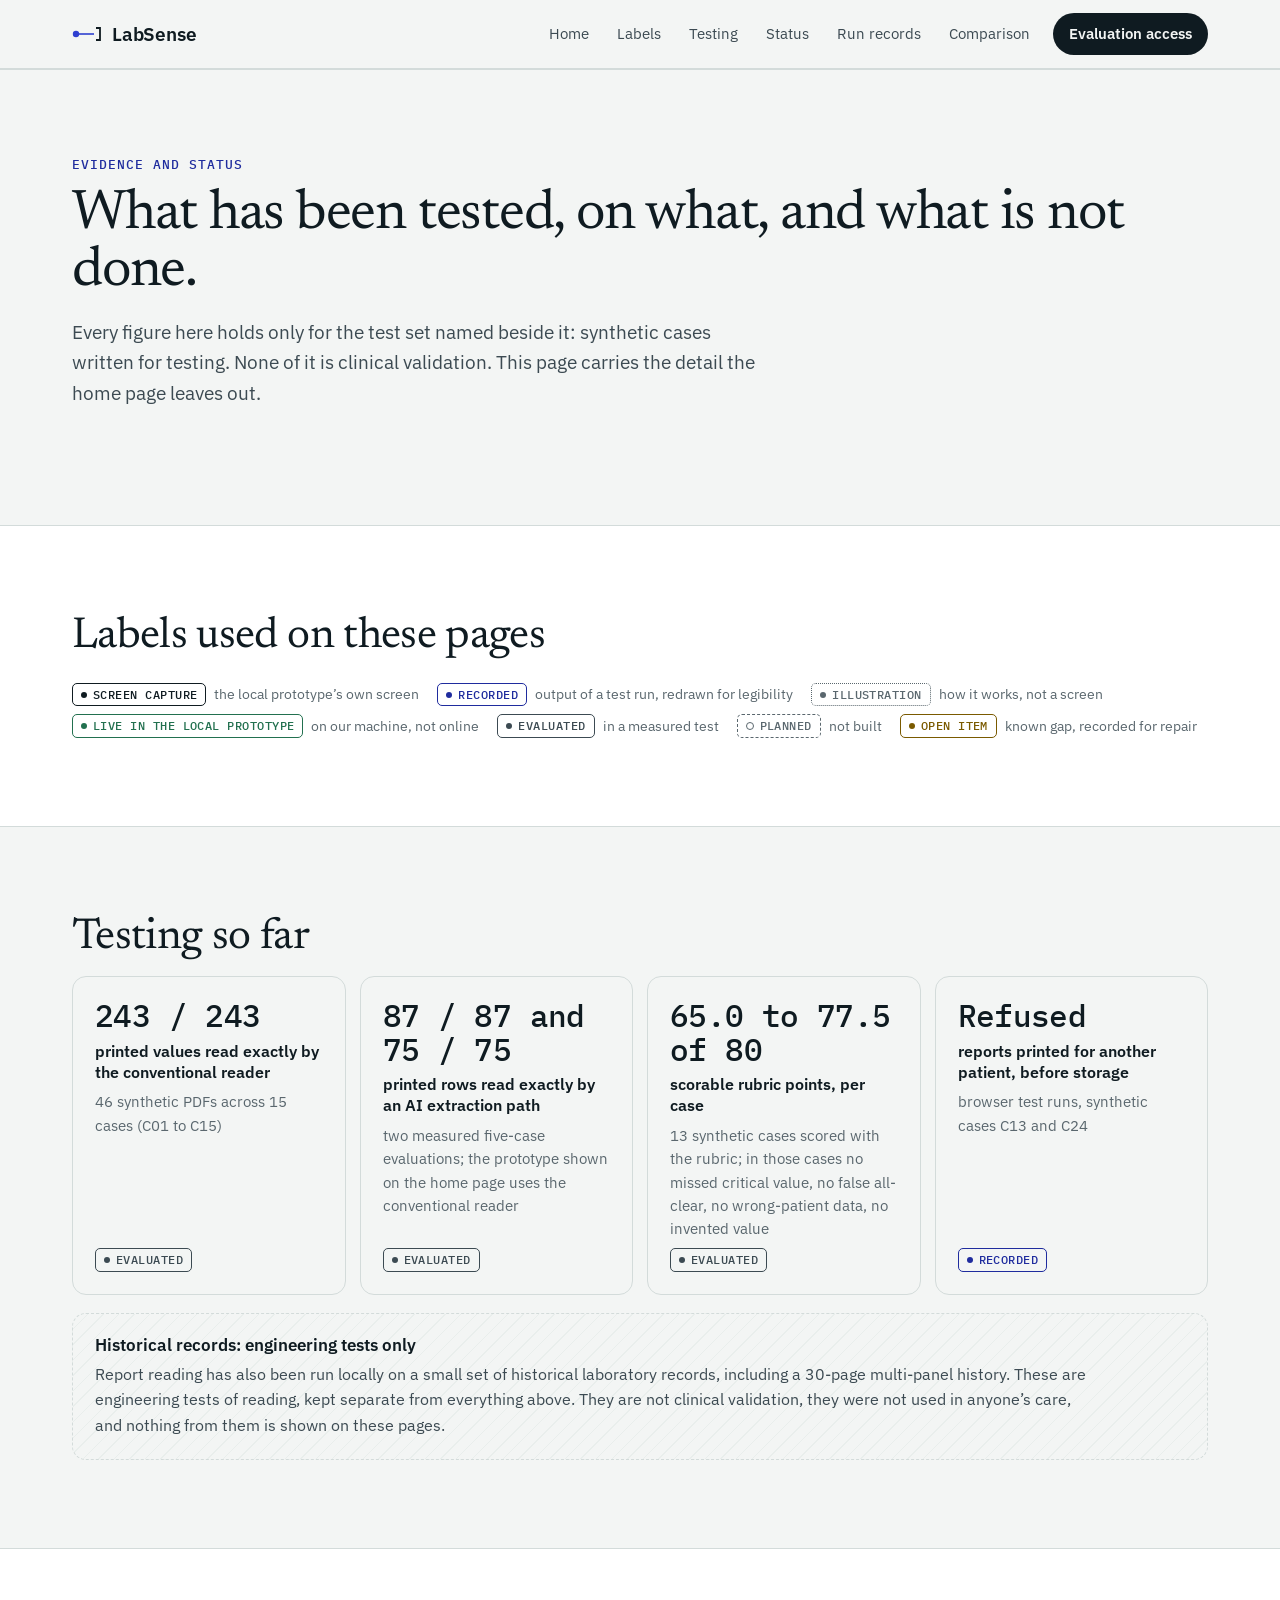
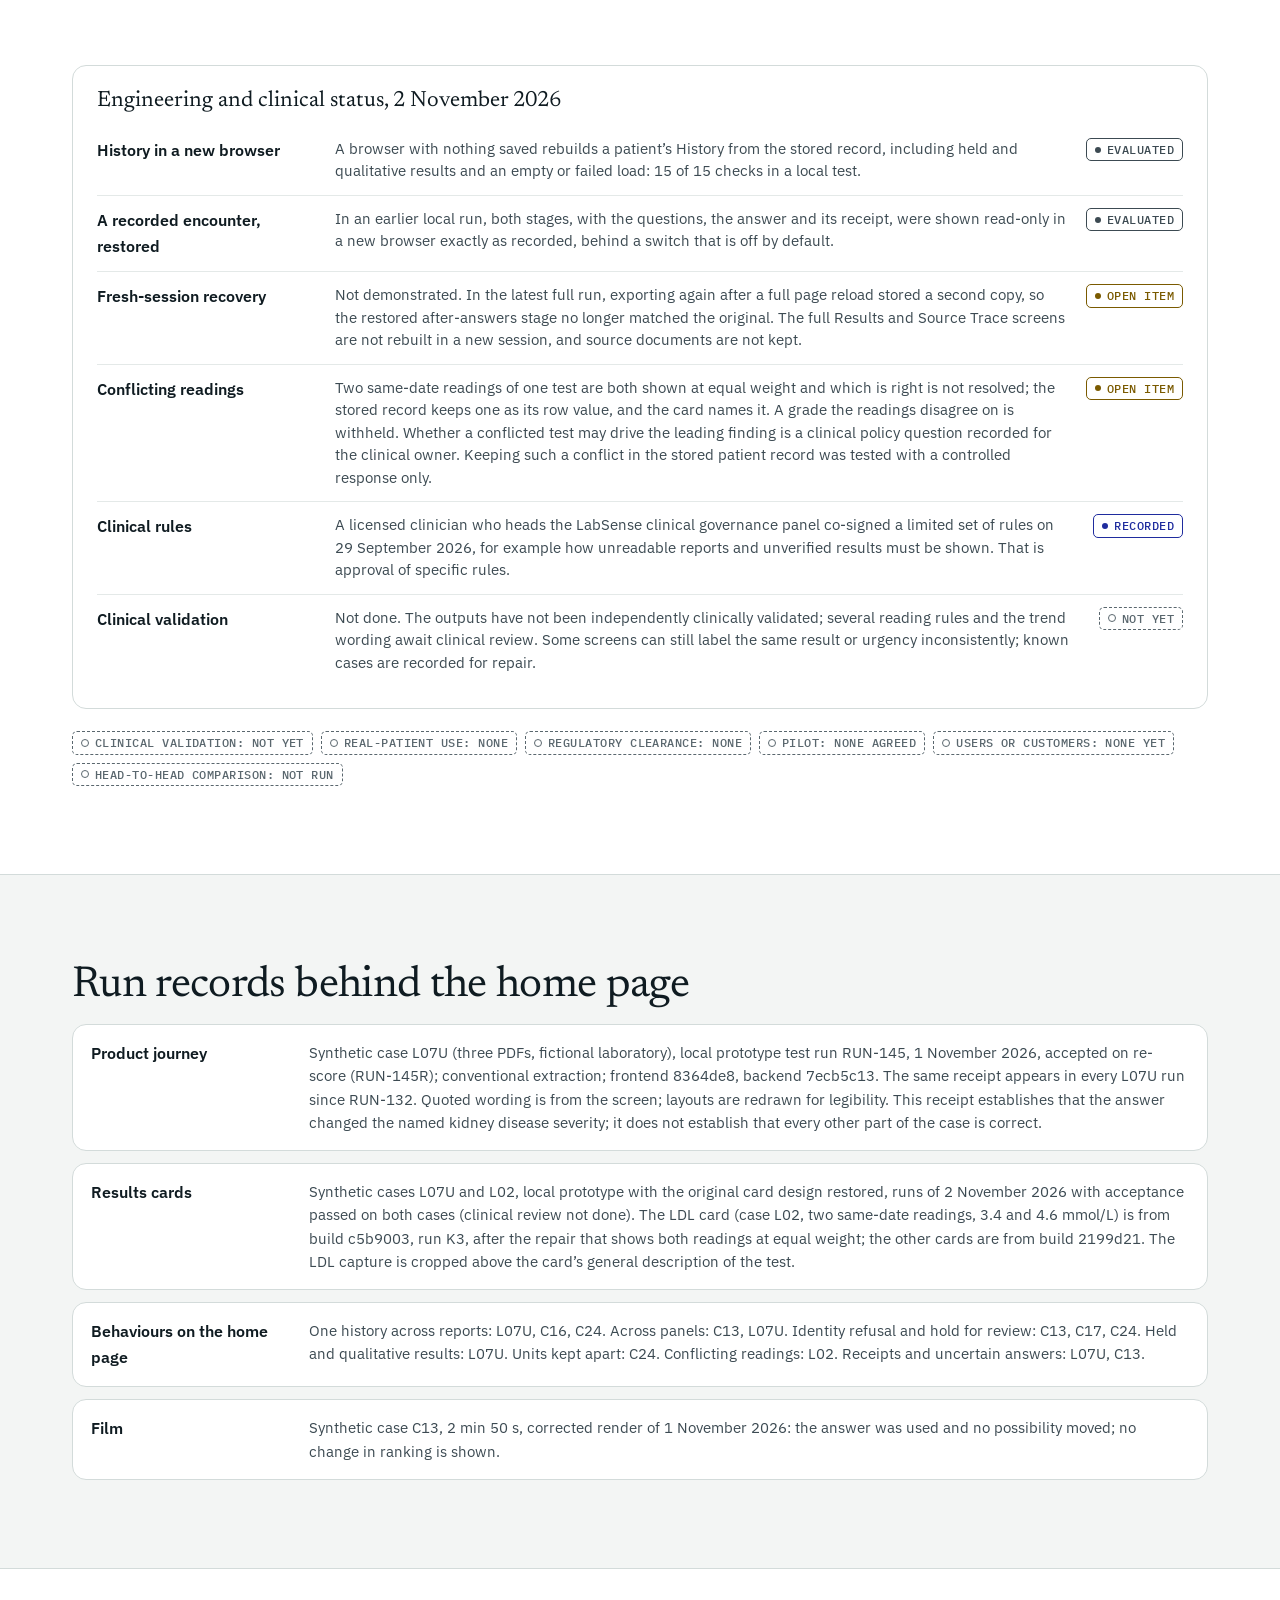
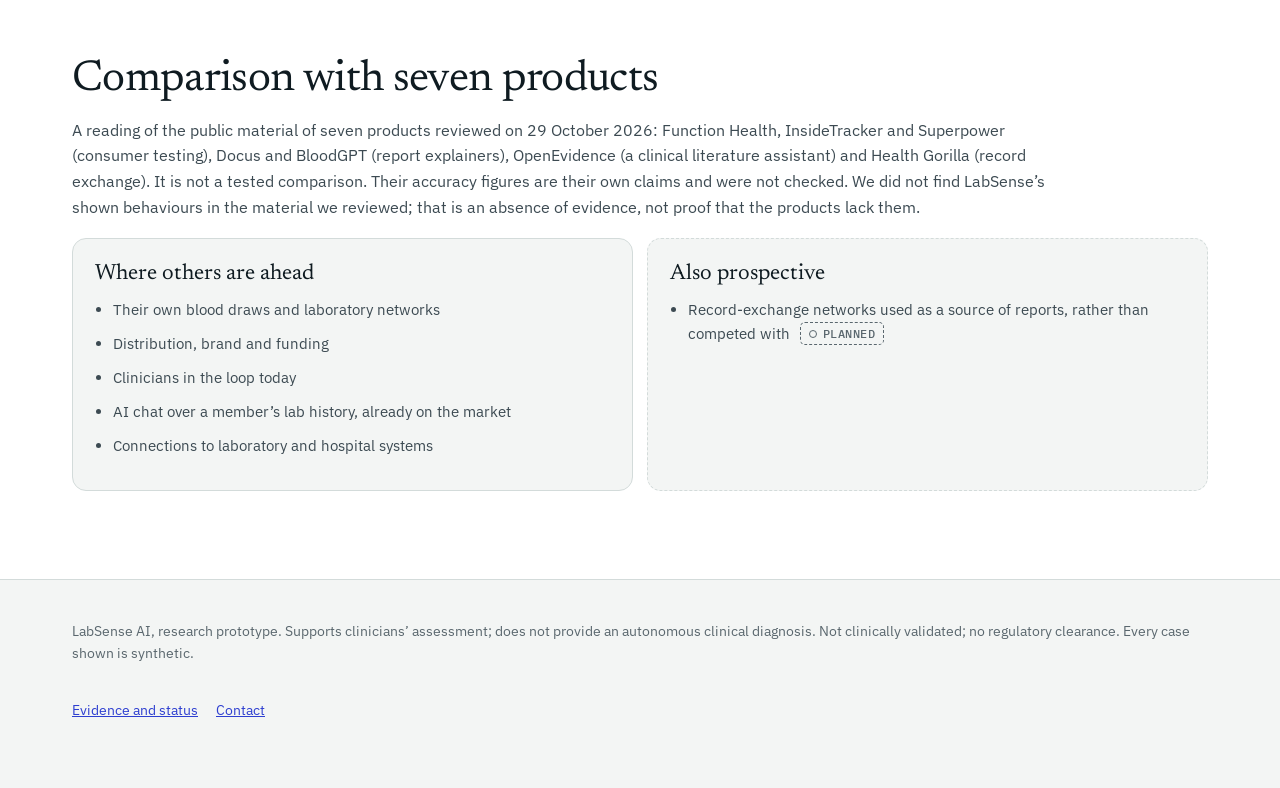
==== evidence.html @ 2acf384c "LabSense AI reviewer site v7 (same verified package as NAKundi/labsense-ai-site 9d3f22f, sharing URL" ====
<!doctype html>
<html lang="en">
<head>
<meta charset="utf-8">
<meta http-equiv="Content-Security-Policy" content="default-src 'self'; img-src 'self'; media-src 'self'; style-src 'self'; script-src 'self'; base-uri 'none'; form-action 'none'">
<meta name="referrer" content="no-referrer">
<meta name="viewport" content="width=device-width,initial-scale=1,viewport-fit=cover">
<title>Evidence and status · LabSense AI</title>
<meta name="description" content="Research prototype for clinicians: a patient's lab reports read into one dated, source-linked history, with what the evidence cannot support.">
<meta property="og:type" content="website">
<meta property="og:site_name" content="LabSense AI">
<meta property="og:title" content="LabSense AI: a patient's lab reports, read as one source-linked history">
<meta property="og:description" content="Research prototype for clinicians: a patient's lab reports read into one dated, source-linked history, with what the evidence cannot support.">
<meta property="og:url" content="https://lsa-health.github.io/evidence.html">
<meta property="og:image" content="https://lsa-health.github.io/assets/og/labsense_og.png">
<meta property="og:image:width" content="1200">
<meta property="og:image:height" content="630">
<meta property="og:image:alt" content="Three synthetic lab reports with the urine albumin to creatinine ratio row highlighted, joined to one history chart of 42, 88 and 156 mg/g.">
<meta name="twitter:card" content="summary_large_image">
<meta name="twitter:title" content="LabSense AI: a patient's lab reports, read as one source-linked history">
<meta name="twitter:description" content="Research prototype for clinicians: a patient's lab reports read into one dated, source-linked history, with what the evidence cannot support.">
<meta name="twitter:image" content="https://lsa-health.github.io/assets/og/labsense_og.png">
<link rel="icon" href="assets/mark.svg" type="image/svg+xml">
<link rel="stylesheet" href="assets/v5.css">
<link rel="stylesheet" href="assets/submission.css">
<link rel="stylesheet" href="assets/v6.css">
<link rel="stylesheet" href="assets/v6_moats.css">
<link rel="stylesheet" href="assets/v6_2.css">
<link rel="stylesheet" href="assets/v7.css">
<script src="assets/v6.js" defer></script>
</head>
<body>
<a class="skip" href="#main">Skip to content</a>
<header class="top"><div class="wrap"><a class="brand" href="index.html"><svg viewBox="0 0 30 16" aria-hidden="true"><circle cx="4" cy="8" r="3.2" fill="#2e3fd0"/><path d="M7 8 H22" stroke="#2e3fd0" stroke-width="1.6"/><path d="M24 2 H28 V14 H24" fill="none" stroke="currentColor" stroke-width="1.8"/></svg>LabSense</a>
<button class="menu-btn" type="button" aria-expanded="false" aria-controls="site-nav"><span class="mb-bars" aria-hidden="true"></span>Menu</button>
<nav class="nav" id="site-nav" aria-label="Main"><a href="index.html">Home</a><a href="#labels">Labels</a><a href="#testing">Testing</a><a href="#status">Status</a><a href="#records">Run records</a><a href="#compare">Comparison</a><a class="go" href="index.html#access">Evaluation access</a></nav></div></header>
<main id="main">
<section class="band evid-page" aria-labelledby="ev-top">
<div class="wrap">
<p class="eyebrow">Evidence and status</p><h1 id="ev-top" class="evid-h1">What has been tested, on what, and what is not done.</h1>
<p class="lede">Every figure here holds only for the test set named beside it: synthetic cases written for testing. None of it is clinical validation. This page carries the detail the home page leaves out.</p>
</div></section>

<section class="band alt" id="labels" aria-labelledby="lab-h"><div class="wrap">
<h2 id="lab-h">Labels used on these pages</h2>
<div class="legend"><ul>
<li><span class="tag capture">Screen capture</span> the local prototype&rsquo;s own screen</li>
<li><span class="tag recorded">Recorded</span> output of a test run, redrawn for legibility</li>
<li><span class="tag illus">Illustration</span> how it works, not a screen</li>
<li><span class="tag live">Live in the local prototype</span> on our machine, not online</li>
<li><span class="tag evaluated">Evaluated</span> in a measured test</li>
<li><span class="tag planned">Planned</span> not built</li>
<li><span class="tag open">Open item</span> known gap, recorded for repair</li>
</ul></div>
</div></section>

<section class="band" id="testing" aria-labelledby="ts-h"><div class="wrap">
<h2 id="ts-h">Testing so far</h2>
<ul class="metrics">
<li><span class="v">243 / 243</span><b>printed values read exactly by the conventional reader</b><span class="s">46 synthetic PDFs across 15 cases (C01 to C15)</span><span class="tag evaluated">Evaluated</span></li>
<li><span class="v">87 / 87 and 75 / 75</span><b>printed rows read exactly by an AI extraction path</b><span class="s">two measured five-case evaluations; the prototype shown on the home page uses the conventional reader</span><span class="tag evaluated">Evaluated</span></li>
<li><span class="v">65.0 to 77.5 of 80</span><b>scorable rubric points, per case</b><span class="s">13 synthetic cases scored with the rubric; in those cases no missed critical value, no false all-clear, no wrong-patient data, no invented value</span><span class="tag evaluated">Evaluated</span></li>
<li><span class="v">Refused</span><b>reports printed for another patient, before storage</b><span class="s">browser test runs, synthetic cases C13 and C24</span><span class="tag recorded">Recorded</span></li>
</ul>
<div class="eng"><h3>Historical records: engineering tests only</h3><p>Report reading has also been run locally on a small set of historical laboratory records, including a 30-page multi-panel history. These are engineering tests of reading, kept separate from everything above. They are not clinical validation, they were not used in anyone&rsquo;s care, and nothing from them is shown on these pages.</p></div>
</div></section>

<section class="band alt" id="status" aria-labelledby="sts-h"><div class="wrap">
<div class="status6"><h3 id="sts-h">Engineering and clinical status, 2 November 2026</h3><ul class="status-list">
<li><b>History in a new browser</b><span>A browser with nothing saved rebuilds a patient&rsquo;s History from the stored record, including held and qualitative results and an empty or failed load: 15 of 15 checks in a local test.</span><span class="tag evaluated">Evaluated</span></li>
<li><b>A recorded encounter, restored</b><span>In an earlier local run, both stages, with the questions, the answer and its receipt, were shown read-only in a new browser exactly as recorded, behind a switch that is off by default.</span><span class="tag evaluated">Evaluated</span></li>
<li><b>Fresh-session recovery</b><span>Not demonstrated. In the latest full run, exporting again after a full page reload stored a second copy, so the restored after-answers stage no longer matched the original. The full Results and Source Trace screens are not rebuilt in a new session, and source documents are not kept.</span><span class="tag open">Open item</span></li>
<li><b>Conflicting readings</b><span>Two same-date readings of one test are both shown at equal weight and which is right is not resolved; the stored record keeps one as its row value, and the card names it. A grade the readings disagree on is withheld. Whether a conflicted test may drive the leading finding is a clinical policy question recorded for the clinical owner. Keeping such a conflict in the stored patient record was tested with a controlled response only.</span><span class="tag open">Open item</span></li>
<li><b>Clinical rules</b><span>A licensed clinician who heads the LabSense clinical governance panel co-signed a limited set of rules on 29 September 2026, for example how unreadable reports and unverified results must be shown. That is approval of specific rules.</span><span class="tag recorded">Recorded</span></li>
<li><b>Clinical validation</b><span>Not done. The outputs have not been independently clinically validated; several reading rules and the trend wording await clinical review. Some screens can still label the same result or urgency inconsistently; known cases are recorded for repair.</span><span class="tag planned">Not yet</span></li>
</ul></div>
<div class="not-yet"><span class="tag planned">Clinical validation: not yet</span><span class="tag planned">Real-patient use: none</span><span class="tag planned">Regulatory clearance: none</span><span class="tag planned">Pilot: none agreed</span><span class="tag planned">Users or customers: none yet</span><span class="tag planned">Head-to-head comparison: not run</span></div>
</div></section>

<section class="band" id="records" aria-labelledby="rec-h"><div class="wrap">
<h2 id="rec-h">Run records behind the home page</h2>
<ul class="rec-list">
<li><b>Product journey</b><span>Synthetic case L07U (three PDFs, fictional laboratory), local prototype test run RUN-145, 1 November 2026, accepted on re-score (RUN-145R); conventional extraction; frontend 8364de8, backend 7ecb5c13. The same receipt appears in every L07U run since RUN-132. Quoted wording is from the screen; layouts are redrawn for legibility. This receipt establishes that the answer changed the named kidney disease severity; it does not establish that every other part of the case is correct.</span></li>
<li><b>Results cards</b><span>Synthetic cases L07U and L02, local prototype with the original card design restored, runs of 2 November 2026 with acceptance passed on both cases (clinical review not done). The LDL card (case L02, two same-date readings, 3.4 and 4.6 mmol/L) is from build c5b9003, run K3, after the repair that shows both readings at equal weight; the other cards are from build 2199d21. The LDL capture is cropped above the card&rsquo;s general description of the test.</span></li>
<li><b>Behaviours on the home page</b><span>One history across reports: L07U, C16, C24. Across panels: C13, L07U. Identity refusal and hold for review: C13, C17, C24. Held and qualitative results: L07U. Units kept apart: C24. Conflicting readings: L02. Receipts and uncertain answers: L07U, C13.</span></li>
<li><b>Film</b><span>Synthetic case C13, 2 min 50 s, corrected render of 1 November 2026: the answer was used and no possibility moved; no change in ranking is shown.</span></li>
</ul>
</div></section>

<section class="band alt" id="compare" aria-labelledby="cmp-h"><div class="wrap">
<h2 id="cmp-h">Comparison with seven products</h2>
<p class="cmp-p">A reading of the public material of seven products reviewed on 29 October 2026: Function Health, InsideTracker and Superpower (consumer testing), Docus and BloodGPT (report explainers), OpenEvidence (a clinical literature assistant) and Health Gorilla (record exchange). It is not a tested comparison. Their accuracy figures are their own claims and were not checked. We did not find LabSense&rsquo;s shown behaviours in the material we reviewed; that is an absence of evidence, not proof that the products lack them.</p>
<div class="moat-grid two">
<div class="moat-col ahead"><h3>Where others are ahead</h3><ul>
<li>Their own blood draws and laboratory networks</li>
<li>Distribution, brand and funding</li>
<li>Clinicians in the loop today</li>
<li>AI chat over a member&rsquo;s lab history, already on the market</li>
<li>Connections to laboratory and hospital systems</li>
</ul></div>
<div class="moat-col later"><h3>Also prospective</h3><ul>
<li>Record-exchange networks used as a source of reports, rather than competed with <span class="tag planned">Planned</span></li>
</ul></div>
</div>
</div></section>
</main>
<footer class="foot"><div class="wrap"><div>LabSense AI, research prototype. Supports clinicians&rsquo; assessment; does not provide an autonomous clinical diagnosis. Not clinically validated; no regulatory clearance. Every case shown is synthetic.</div><div class="foot-links"><a href="evidence.html">Evidence and status</a><a href="mailto:nafees.kundi@gmail.com">Contact</a></div></div></footer>
</body>
</html>
---- assets/v5.css ----
/* LabSense v5 design system: "Source Line".
   One idea carries the whole language: a value is only as good as the line back to where it was printed.
   The trace colour (ultramarine) is reserved for that line and for primary actions. Cinnabar marks a value
   outside its printed interval; crimson marks a refusal. A value with no line is drawn hollow and dashed.
   Type: Newsreader for voice, IBM Plex Sans for interface, IBM Plex Mono for every number. Fonts are
   self-hosted (SIL Open Font License); the site makes no third-party requests. */

@font-face{font-family:'Newsreader';font-style:normal;font-weight:400;font-display:swap;src:url('fonts/newsreader-latin-400-normal.woff2') format('woff2')}
@font-face{font-family:'Newsreader';font-style:normal;font-weight:500;font-display:swap;src:url('fonts/newsreader-latin-500-normal.woff2') format('woff2')}
@font-face{font-family:'Newsreader';font-style:italic;font-weight:400;font-display:swap;src:url('fonts/newsreader-latin-400-italic.woff2') format('woff2')}
@font-face{font-family:'IBM Plex Sans';font-style:normal;font-weight:400;font-display:swap;src:url('fonts/ibm-plex-sans-latin-400-normal.woff2') format('woff2')}
@font-face{font-family:'IBM Plex Sans';font-style:normal;font-weight:500;font-display:swap;src:url('fonts/ibm-plex-sans-latin-500-normal.woff2') format('woff2')}
@font-face{font-family:'IBM Plex Sans';font-style:normal;font-weight:600;font-display:swap;src:url('fonts/ibm-plex-sans-latin-600-normal.woff2') format('woff2')}
@font-face{font-family:'IBM Plex Mono';font-style:normal;font-weight:400;font-display:swap;src:url('fonts/ibm-plex-mono-latin-400-normal.woff2') format('woff2')}
@font-face{font-family:'IBM Plex Mono';font-style:normal;font-weight:500;font-display:swap;src:url('fonts/ibm-plex-mono-latin-500-normal.woff2') format('woff2')}

:root{
  --bg:#f3f5f4; --bg-2:#e9eeec; --surface:#ffffff; --ink:#0f1b21; --ink-2:#3c4a52; --ink-3:#5a676e;
  --rule:#d3dbda; --rule-2:#e4e9e8;
  --trace:#2e3fd0; --trace-ink:#ffffff; --trace-soft:#e7eafc; --trace-deep:#1f2c9e;
  --out:#b0401a; --out-soft:#f8e7df;
  --refuse:#a3122a; --refuse-soft:#f8e2e6;
  --ok:#22704f; --ok-soft:#e2f1ea;
  --open:#7a5a00; --open-soft:#fbf1d6;
  --focus:#2e3fd0;
  --display:'Newsreader',Georgia,'Times New Roman',serif;
  --ui:'IBM Plex Sans',system-ui,-apple-system,'Segoe UI',sans-serif;
  --mono:'IBM Plex Mono',ui-monospace,'Cascadia Mono',Consolas,monospace;
  --r:14px; --r-sm:8px; --shadow:0 1px 2px rgba(15,27,33,.06),0 8px 24px -12px rgba(15,27,33,.18);
  --wrap:1200px; --gutter:32px;
  --ease:cubic-bezier(.2,.7,.2,1);
}
@media (prefers-color-scheme:dark){
  :root:not([data-theme="light"]){
    --bg:#0c1316; --bg-2:#111a1e; --surface:#131d22; --ink:#e8eef0; --ink-2:#b6c3c8; --ink-3:#8d9ca2;
    --rule:#243238; --rule-2:#1b272c; --trace:#8f9cff; --trace-ink:#0c1316; --trace-soft:#1c2350; --trace-deep:#b9c1ff;
    --out:#ff9a73; --out-soft:#3a2018; --refuse:#ff7d8f; --refuse-soft:#3a1820; --ok:#6fd3a5; --ok-soft:#13302a;
    --open:#f0c35a; --open-soft:#33290f; --focus:#8f9cff; --shadow:0 1px 2px rgba(0,0,0,.3),0 10px 28px -14px rgba(0,0,0,.6);
  }
}
:root[data-theme="dark"]{
  --bg:#0c1316; --bg-2:#111a1e; --surface:#131d22; --ink:#e8eef0; --ink-2:#b6c3c8; --ink-3:#8d9ca2;
  --rule:#243238; --rule-2:#1b272c; --trace:#8f9cff; --trace-ink:#0c1316; --trace-soft:#1c2350; --trace-deep:#b9c1ff;
  --out:#ff9a73; --out-soft:#3a2018; --refuse:#ff7d8f; --refuse-soft:#3a1820; --ok:#6fd3a5; --ok-soft:#13302a;
  --open:#f0c35a; --open-soft:#33290f; --focus:#8f9cff;
}

*{box-sizing:border-box}
html{-webkit-text-size-adjust:100%;scroll-behavior:smooth}
@media (prefers-reduced-motion:reduce){html{scroll-behavior:auto}*,*::before,*::after{transition:none!important;animation:none!important}}
body{margin:0;background:var(--bg);color:var(--ink);font:16px/1.6 var(--ui);font-feature-settings:"kern","liga"}
img,svg{max-width:100%}
a{color:var(--trace-deep)}
:focus-visible{outline:3px solid var(--focus);outline-offset:3px;border-radius:4px}
.skip{position:absolute;left:-999px;top:8px;background:var(--ink);color:var(--bg);padding:10px 14px;border-radius:6px;z-index:10}
.skip:focus{left:16px}
.wrap{max-width:var(--wrap);margin:0 auto;padding:0 var(--gutter)}
.mono,.num{font-family:var(--mono);font-variant-numeric:tabular-nums}
.sr{position:absolute;width:1px;height:1px;overflow:hidden;clip:rect(0 0 0 0);white-space:nowrap}

/* header */
.top{position:sticky;top:0;z-index:5;background:color-mix(in srgb,var(--bg) 88%,transparent);backdrop-filter:saturate(1.4) blur(10px);border-bottom:1px solid var(--rule)}
.top .wrap{display:flex;align-items:center;justify-content:space-between;gap:20px;min-height:68px}
.brand{display:flex;align-items:center;gap:10px;color:var(--ink);text-decoration:none;font:600 18.5px/1 var(--ui);letter-spacing:-.01em}
.brand svg{width:30px;height:16px;flex:none}
.nav{display:flex;align-items:center;gap:6px;font-size:14.5px}
.nav a{color:var(--ink-2);text-decoration:none;padding:8px 11px;border-radius:999px}
.nav a:hover{color:var(--ink);background:var(--bg-2)}
.nav a[aria-current="page"]{color:var(--ink);font-weight:600}
.nav .go{background:var(--ink);color:var(--bg);font-weight:600;padding:9px 16px;margin-left:6px}
.nav .go:hover{background:var(--trace);color:var(--trace-ink)}
.menu-btn{display:none}

/* status ribbon: what is real, stated once, everywhere */
.ribbon{border-bottom:1px solid var(--rule);background:var(--surface);font:12.5px/1.4 var(--mono);color:var(--ink-3)}
.ribbon .wrap{display:flex;gap:22px;flex-wrap:wrap;padding-top:8px;padding-bottom:8px}
.ribbon b{color:var(--ink);font-weight:500}

/* type */
.eyebrow{font:500 12.5px/1 var(--mono);letter-spacing:.08em;text-transform:uppercase;color:var(--trace-deep);margin:0 0 16px}
h1,.h1{font:400 clamp(40px,5.2vw,70px)/1.02 var(--display);letter-spacing:-.022em;margin:0 0 22px}
h1 em,.h1 em{font-style:italic;color:var(--trace)}
h2,.h2{font:400 clamp(30px,3.4vw,44px)/1.08 var(--display);letter-spacing:-.015em;margin:0 0 14px}
h3{font:600 17px/1.3 var(--ui);margin:0 0 8px}
.lede{font-size:clamp(17px,1.5vw,19.5px);color:var(--ink-2);max-width:36em;margin:0 0 28px}
.kicker{font:500 12px/1 var(--mono);letter-spacing:.08em;text-transform:uppercase;color:var(--ink-3);margin:0 0 12px}
p{margin:0 0 14px}

/* buttons */
.btns{display:flex;gap:10px;flex-wrap:wrap}
.btn{display:inline-flex;align-items:center;gap:9px;min-height:46px;padding:0 20px;border-radius:999px;border:1px solid var(--ink);color:var(--ink);background:transparent;font:600 15px/1 var(--ui);text-decoration:none;cursor:pointer;transition:background .2s var(--ease),color .2s var(--ease),transform .2s var(--ease)}
.btn:hover{transform:translateY(-1px)}
.btn.primary{background:var(--ink);color:var(--bg)}
.btn.primary:hover{background:var(--trace);border-color:var(--trace);color:var(--trace-ink)}
.btn.trace{background:var(--trace);border-color:var(--trace);color:var(--trace-ink)}
.btn[disabled]{opacity:.45;cursor:not-allowed;transform:none}
.btn .arrow{width:16px;height:10px}

/* evidence tags: the classification of every claim */
.tag{display:inline-flex;align-items:center;gap:6px;font:500 11.5px/1 var(--mono);letter-spacing:.04em;text-transform:uppercase;padding:5px 8px;border-radius:5px;border:1px solid currentColor;white-space:nowrap}
.tag::before{content:"";width:6px;height:6px;border-radius:50%;background:currentColor}
.tag.live{color:var(--ok)}.tag.recorded{color:var(--trace-deep)}.tag.evaluated{color:var(--ink-2)}
.tag.static{color:var(--ink-3)}.tag.open{color:var(--open)}.tag.planned{color:var(--ink-3);border-style:dashed}
.tag.planned::before{background:transparent;border:1px solid currentColor}
.tag.refused{color:var(--refuse)}

/* hero */
.hero{padding:64px 0 40px}
.hero-grid{display:grid;grid-template-columns:minmax(0,5fr) minmax(0,7fr);gap:56px;align-items:center}
.hero .facts{display:flex;flex-wrap:wrap;gap:8px;margin:28px 0 0;padding:0;list-style:none}
.trace-viz{width:100%;height:auto;display:block;overflow:visible}
.trace-viz .plot{fill:var(--surface);stroke:var(--rule)}
.trace-viz .band{fill:var(--trace-soft)}
.trace-viz .band-edge{stroke:var(--trace);stroke-width:1;stroke-dasharray:3 3}
.trace-viz .band-l,.trace-viz .axis,.trace-viz .strip-l{font:11px var(--mono);fill:var(--ink-3)}
.trace-viz .chart-k{font:500 11.5px var(--mono);fill:var(--ink-3);letter-spacing:.06em}
.trace-viz .chart-v{font:italic 400 19px var(--display);fill:var(--out)}
.trace-viz .trend{fill:none;stroke:var(--ink);stroke-width:1.7}
.trace-viz .pt{fill:var(--surface);stroke:var(--ink);stroke-width:2}
.trace-viz .pt.out{fill:var(--out);stroke:var(--out)}
.trace-viz .pt-l{font:500 13px var(--mono);fill:var(--ink)}
.trace-viz .paper{fill:#fff}
.trace-viz .strip{filter:drop-shadow(0 1px 1.5px rgba(15,27,33,.14))}
.trace-viz .strip-off{opacity:.6}
.trace-viz .hl-row{fill:rgba(46,63,208,.09);stroke:#2e3fd0;stroke-width:1.6}
.trace-viz .hl-off{fill:rgba(163,18,42,.07);stroke:#a3122a;stroke-width:1.6;stroke-dasharray:5 4}
.trace-viz .trace{fill:none;stroke:var(--trace);stroke-width:1.5;stroke-dasharray:var(--len,0);stroke-dashoffset:0}
.trace-viz .trace.broken{stroke:var(--refuse);stroke-dasharray:4 4}
.trace-viz .anchor{fill:var(--trace)}
.trace-viz .cut path{stroke:var(--refuse);stroke-width:2.2}
.trace-viz .refuse-k{font:600 13px var(--ui);fill:var(--refuse)}
.trace-viz .refuse-v{font:12.5px var(--ui);fill:var(--ink-2)}
.trace-viz .refuse-file{fill:var(--refuse)}
.js .trace-viz .trace.draw{stroke-dasharray:var(--len);stroke-dashoffset:var(--len);animation:draw 1.1s var(--ease) forwards}
.js .trace-viz .trace.draw.d2{animation-delay:.25s}.js .trace-viz .trace.draw.d3{animation-delay:.5s}
@keyframes draw{to{stroke-dashoffset:0}}
.viz-narrow{display:none}
@media (max-width:600px){.viz-wide{display:none}.viz-narrow{display:block}}
.viz-cap{margin:12px 0 0;font:12px/1.5 var(--mono);color:var(--ink-3)}

/* sections */
section.band{padding:88px 0;border-top:1px solid var(--rule)}
section.band.alt{background:var(--surface)}
.sec-head{display:grid;grid-template-columns:minmax(0,5fr) minmax(0,6fr);gap:48px;align-items:end;margin-bottom:40px}
.sec-head p{color:var(--ink-2);margin:0}

/* journey (product intelligence) */
.journey{display:grid;grid-template-columns:260px minmax(0,1fr);gap:0;background:var(--surface);border:1px solid var(--rule);border-radius:var(--r);box-shadow:var(--shadow);overflow:hidden}
.steps{list-style:none;margin:0;padding:10px;border-right:1px solid var(--rule);background:var(--bg-2);display:flex;flex-direction:column;gap:2px;position:relative}
.steps button{all:unset;box-sizing:border-box;display:grid;grid-template-columns:28px 1fr;gap:10px;align-items:center;width:100%;padding:12px 12px;border-radius:10px;cursor:pointer;color:var(--ink-2);font:500 14.5px/1.3 var(--ui)}
.steps button .n{font:500 12px/1 var(--mono);width:28px;height:28px;border-radius:50%;display:grid;place-items:center;border:1px solid var(--rule);background:var(--surface);color:var(--ink-3)}
.steps button:hover{background:var(--surface);color:var(--ink)}
.steps button[aria-selected="true"]{background:var(--surface);color:var(--ink);box-shadow:var(--shadow)}
.steps button[aria-selected="true"] .n{background:var(--trace);border-color:var(--trace);color:var(--trace-ink)}
.steps button:focus-visible{outline:3px solid var(--focus);outline-offset:-3px}
.panel{padding:30px 34px 28px;min-height:520px}
.js .panel[hidden]{display:none}
.panel-grid{display:grid;grid-template-columns:minmax(0,1.15fr) minmax(0,.85fr);gap:32px;align-items:start}
.panel h3{font:400 30px/1.15 var(--display);letter-spacing:-.01em;margin:0 0 12px}
.panel .why{color:var(--ink-2);font-size:15.5px}
.panel .src-line{display:flex;flex-wrap:wrap;gap:8px;align-items:center;margin-top:18px;padding-top:14px;border-top:1px solid var(--rule-2);font:12px/1.4 var(--mono);color:var(--ink-3)}
.js .panel.enter{animation:rise .45s var(--ease)}
@keyframes rise{from{opacity:0;transform:translateY(6px)}to{opacity:1;transform:none}}
.page-frame{border:1px solid var(--rule);border-radius:var(--r-sm);background:#fff;overflow:hidden}
.page-frame svg{display:block;width:100%;height:auto}
.vcard{border:1px solid var(--rule);border-radius:var(--r);padding:20px}
.vcard .big{font:500 52px/1 var(--mono);letter-spacing:-.03em}
.vcard .big small{font-size:17px;color:var(--ink-3);margin-left:6px;letter-spacing:0}
.facts-dl{display:grid;grid-template-columns:auto 1fr;gap:8px 16px;margin:18px 0 0;font-size:14px}
.facts-dl dt{color:var(--ink-3)}.facts-dl dd{margin:0;font:13.5px var(--mono)}
.callout{margin-top:16px;padding:12px 14px;border-radius:8px;font-size:14px;color:var(--ink-2);border-left:3px solid var(--open);background:var(--open-soft)}
.callout.out{border-color:var(--out);background:var(--out-soft)}
.callout.refuse{border-color:var(--refuse);background:var(--refuse-soft)}
.callout.ok{border-color:var(--ok);background:var(--ok-soft)}
.qa{border:1px solid var(--rule);border-radius:var(--r);padding:18px 20px;margin-bottom:12px;background:var(--surface)}
.qa .q{font:400 20px/1.35 var(--display);margin:0 0 10px}
.qa .a{display:flex;gap:10px;align-items:center;flex-wrap:wrap;font-size:14px;color:var(--ink-2)}
.pill{font:500 12.5px/1 var(--mono);padding:6px 10px;border-radius:999px;background:var(--ink);color:var(--bg)}
.pill.soft{background:var(--bg-2);color:var(--ink-2)}
.metric{display:grid;grid-template-columns:auto 1fr;gap:4px 16px;align-items:baseline}
.metric .v{font:500 30px/1.1 var(--mono)}

/* restraint grid */
.holds{display:grid;grid-template-columns:repeat(4,minmax(0,1fr));gap:14px}
.holds.three{grid-template-columns:repeat(3,minmax(0,1fr))}
.hold{background:var(--surface);border:1px solid var(--rule);border-radius:var(--r);padding:22px;display:flex;flex-direction:column;gap:10px}
.hold .glyph{width:44px;height:24px}
.hold p{color:var(--ink-2);font-size:15px;margin:0}
.hold .tagline{margin-top:auto;display:flex;flex-wrap:wrap;gap:6px;align-items:center;font:12px var(--mono);color:var(--ink-3)}

/* evidence table */
.ev-table{width:100%;border-collapse:collapse;font-size:15px}
.ev-table th,.ev-table td{text-align:left;padding:16px 12px;border-bottom:1px solid var(--rule);vertical-align:top}
.ev-table th{font:500 12px/1 var(--mono);letter-spacing:.06em;text-transform:uppercase;color:var(--ink-3)}
.ev-table td.v{font:500 18px/1.3 var(--mono);white-space:nowrap}
.ev-table td .sub{display:block;font:13px/1.5 var(--ui);color:var(--ink-3);margin-top:4px}
.not-yet{display:flex;flex-wrap:wrap;gap:8px;margin-top:22px}

/* contrast block */
.contrast{display:grid;grid-template-columns:1fr 1fr;gap:14px}
.contrast .col{border-radius:var(--r);padding:24px;border:1px solid var(--rule)}
.contrast .col.no{background:repeating-linear-gradient(135deg,transparent 0 10px,var(--bg-2) 10px 11px)}
.contrast ul{margin:12px 0 0;padding-left:18px}.contrast li{margin-bottom:8px}

/* evaluate CTA */
.route{display:grid;grid-template-columns:repeat(3,minmax(0,1fr));row-gap:22px;gap:0;margin:28px 0 34px;padding:0;list-style:none;counter-reset:s}
.route li{position:relative;padding:18px 14px 0 0;font-size:14px;color:var(--ink-2);border-top:2px solid var(--rule)}
.route li::before{counter-increment:s;content:counter(s,decimal-leading-zero);display:block;font:500 12px var(--mono);color:var(--trace-deep);margin-bottom:6px}
.route li.live{border-top-color:var(--ok)}.route li.app{border-top-color:var(--trace)}.route li.todo{border-top-style:dashed}

footer.foot{padding:40px 0 56px;border-top:1px solid var(--rule);font-size:14px;color:var(--ink-3)}
footer.foot .wrap{display:flex;justify-content:space-between;gap:24px;flex-wrap:wrap}

/* workspace (entry + evaluate) */
.ws-shell{min-height:calc(100vh - 69px)}
.entry{display:grid;grid-template-columns:minmax(0,6fr) minmax(0,5fr);gap:56px;padding:56px 0 80px;align-items:start}
.card{background:var(--surface);border:1px solid var(--rule);border-radius:var(--r);box-shadow:var(--shadow);padding:28px}
.field{display:flex;flex-direction:column;gap:6px;margin-bottom:16px}
.field label{font:500 13.5px/1.2 var(--ui);color:var(--ink-2)}
.field input{font:15px var(--mono);padding:12px 14px;border-radius:10px;border:1px solid var(--rule);background:var(--bg);color:var(--ink)}
.field input:focus{outline:none;border-color:var(--trace);box-shadow:0 0 0 3px var(--trace-soft)}
.msg{font-size:14px;margin:12px 0 0;min-height:20px}
.msg.err{color:var(--refuse)}.msg.ok{color:var(--ok)}
.promise{list-style:none;margin:0;padding:0;display:grid;gap:14px}
.promise li{display:grid;grid-template-columns:22px 1fr;gap:12px;font-size:15px;color:var(--ink-2)}
.promise li svg{width:22px;height:22px;margin-top:2px}

.ws-bar{background:var(--surface);border-bottom:1px solid var(--rule)}
.ws-bar .wrap{display:flex;align-items:center;justify-content:space-between;gap:16px;min-height:58px;font-size:14px;flex-wrap:wrap}
.ws-bar .who{display:flex;gap:10px;align-items:center;flex-wrap:wrap;color:var(--ink-2)}
.ws-grid{display:grid;grid-template-columns:320px minmax(0,1fr);gap:24px;padding:28px 0 72px;align-items:start}
.rail{position:sticky;top:90px;display:flex;flex-direction:column;gap:16px}
.rail .card{padding:20px}
.rail h2{font:500 12px/1 var(--mono);letter-spacing:.07em;text-transform:uppercase;color:var(--ink-3);margin:0 0 12px}
.choice{display:flex;align-items:center;gap:10px;padding:10px 12px;border:1px solid var(--rule);border-radius:10px;margin-bottom:8px;cursor:pointer;font:14px var(--mono)}
.choice:has(input:checked){border-color:var(--trace);background:var(--trace-soft)}
.lib-item{display:grid;grid-template-columns:1fr auto;gap:8px;align-items:center;padding:12px;border:1px solid var(--rule);border-radius:10px;margin-bottom:8px}
.lib-item .nm{font:12.5px/1.35 var(--mono);word-break:break-all}
.lib-item .k{font-size:12.5px;color:var(--ink-3)}
.lib-item.foreign{border-style:dashed;border-color:var(--refuse)}
.lib-item button{font:600 13px var(--ui);border-radius:999px;border:1px solid var(--ink);background:var(--surface);color:var(--ink);padding:8px 12px;cursor:pointer}
.lib-item button:hover{background:var(--ink);color:var(--bg)}
.lib-item button[disabled]{opacity:.4;cursor:default;background:var(--surface);color:var(--ink)}
.lib-item.done{border-color:var(--ok)}
.stage{display:flex;flex-direction:column;gap:18px}
.result{background:var(--surface);border:1px solid var(--rule);border-radius:var(--r);overflow:hidden}
.result-head{display:flex;justify-content:space-between;gap:12px;flex-wrap:wrap;align-items:center;padding:16px 20px;border-bottom:1px solid var(--rule)}
.result-head h3{margin:0;font:500 15px/1.3 var(--mono);overflow-wrap:anywhere}
.result-body{display:grid;grid-template-columns:minmax(0,1fr) minmax(0,1fr);gap:0}
.result-body > div{padding:18px 20px;min-width:0}
.ws-grid > *,.stage > *{min-width:0}
.tw{overflow-x:auto;-webkit-overflow-scrolling:touch}
.tw .rows{min-width:520px}
.result-body > div + div{border-left:1px solid var(--rule)}
.rows{width:100%;border-collapse:collapse;font-size:14px}
.rows th,.rows td{text-align:left;padding:9px 6px;border-bottom:1px solid var(--rule-2);vertical-align:top}
.rows th{font:500 11.5px var(--mono);letter-spacing:.05em;text-transform:uppercase;color:var(--ink-3)}
.rows td.n{font:500 14px var(--mono)}
.match{font:500 12px var(--mono);color:var(--ok)}.mismatch{font:500 12px var(--mono);color:var(--refuse)}
.progress{display:flex;align-items:center;gap:12px;padding:18px 20px;color:var(--ink-2);font-size:14.5px}
.progress .bar{flex:1;height:3px;background:var(--rule);border-radius:3px;overflow:hidden;position:relative}
.progress .bar::after{content:"";position:absolute;inset:0;width:30%;background:var(--trace);animation:slide 1.2s var(--ease) infinite}
@keyframes slide{from{transform:translateX(-100%)}to{transform:translateX(340%)}}
.empty{border:1px dashed var(--rule);border-radius:var(--r);padding:28px;color:var(--ink-3);text-align:center;font-size:15px}
.history-svg{width:100%;height:auto;display:block}
.history-svg .band{fill:var(--trace-soft)}.history-svg .trend{fill:none;stroke:var(--ink);stroke-width:1.6}
.history-svg .pt{fill:var(--surface);stroke:var(--ink);stroke-width:2}.history-svg .pt.out{fill:var(--out);stroke:var(--out)}
.history-svg text{font:11.5px var(--mono);fill:var(--ink-3)}.history-svg .pv{font:500 12.5px var(--mono);fill:var(--ink)}
.handoff{display:grid;grid-template-columns:1fr auto;gap:20px;align-items:center}

/* responsive */
@media (max-width:1080px){
  .hero-grid,.sec-head,.entry{grid-template-columns:1fr;gap:32px}
  .holds,.holds.three{grid-template-columns:1fr 1fr}
  .journey{grid-template-columns:1fr}
  .steps{flex-direction:row;overflow-x:auto;border-right:0;border-bottom:1px solid var(--rule);scroll-snap-type:x mandatory}
  .steps li{flex:none;scroll-snap-align:start}
  .steps button{grid-template-columns:24px auto;white-space:nowrap}
  .panel{min-height:0}
  .ws-grid{grid-template-columns:1fr}
  .rail{position:static}
}
@media (max-width:820px){
  .nav a:not(.go){display:none}
  .panel-grid,.result-body,.contrast{grid-template-columns:1fr}
  .result-body > div + div{border-left:0;border-top:1px solid var(--rule)}
  .handoff{grid-template-columns:1fr}
}
@media (max-width:600px){
  :root{--gutter:16px}
  .hero{padding:36px 0 24px}
  section.band{padding:56px 0}
  .holds,.holds.three{grid-template-columns:1fr}
  .panel{padding:22px 18px}
  .route{grid-template-columns:1fr 1fr}
  .ev-table thead{display:none}
  .ev-table tr{display:grid;grid-template-columns:1fr;padding:14px 0;border-bottom:1px solid var(--rule)}
  .ev-table td{border:0;padding:4px 0}
  .card{padding:20px}
  .ribbon .wrap{gap:10px 16px}
}
---- assets/submission.css ----
/* Submission page additions to the v5 design system (v5.css stays the source of the tokens). */
.film{margin:0}
.film video{display:block;width:100%;height:auto;border-radius:var(--r);background:#0c1316;box-shadow:var(--shadow);aspect-ratio:16/9}
.film figcaption{margin-top:12px}
.film-links{display:flex;flex-wrap:wrap;gap:8px 18px;margin-top:10px;font-size:15px}
.film-links a{color:var(--trace)}
.cards{display:grid;gap:14px;margin-top:8px}
.cards figure{margin:0}
.cards img{display:block;width:100%;height:auto;border-radius:var(--r-sm);border:1px solid var(--rule);background:#fff}
.cards figcaption{font-size:14px;color:var(--ink-3);margin-top:6px}
.kind{display:inline-block;font:500 12px/1.2 var(--mono);letter-spacing:.04em;text-transform:uppercase;color:var(--ink-3);margin-bottom:6px}
.flow{list-style:none;margin:8px 0 0;padding:0;display:grid;gap:10px;counter-reset:f}
.flow li{counter-increment:f;display:grid;grid-template-columns:2.2em 1fr;gap:6px 10px;align-items:start;background:var(--surface);border:1px solid var(--rule);border-radius:var(--r-sm);padding:12px 14px}
.flow li::before{content:counter(f,decimal-leading-zero);font:500 14px/1.6 var(--mono);color:var(--trace)}
.flow b{display:block;font-weight:600}
.flow span.d{display:block;color:var(--ink-2);font-size:15px}
.access{background:var(--surface);border:1px solid var(--rule);border-radius:var(--r);padding:20px 22px}
.access p{margin:0 0 10px}
.access p:last-child{margin-bottom:0}
@media (min-width:900px){.flow{grid-template-columns:1fr 1fr}}
/* Phone: the card captures are desktop-width screen captures. Rather than shrink their text below a readable size,
   each one scrolls sideways inside its own frame (the page itself never scrolls sideways). */
.cap-frame{overflow-x:auto;-webkit-overflow-scrolling:touch;border-radius:var(--r-sm)}
.swipe{display:none;font-size:13px;color:var(--ink-3);margin:4px 0 0}
@media (max-width:1100px){.cap-frame img{width:auto;max-width:none}.swipe{display:block}}
.cards{grid-template-columns:minmax(0,1fr)}.cards figure,.cap-frame{min-width:0;max-width:100%}
.mt12{margin-top:12px}.poster{display:block;width:100%;height:auto;border-radius:var(--r);box-shadow:var(--shadow)}
.cardtext{margin-top:8px;font-size:15px}
.cardtext summary{cursor:pointer;color:var(--trace);min-height:44px;display:flex;align-items:center}
.cardtext summary:focus-visible{outline:2px solid var(--focus);outline-offset:2px;border-radius:4px}
.cardtext ul{margin:6px 0 0;padding-left:18px;color:var(--ink-2)}
.cards figcaption a,.film-links a{display:inline-block;min-height:44px;line-height:44px}
.cap-frame:focus-visible{outline:2px solid var(--focus);outline-offset:2px}
.access a{display:inline-block;min-height:44px;line-height:44px}.top .brand{min-height:44px}
---- assets/v6.css ----
/* Submission v6 additions. Tokens and base come from v5.css ("Source Line"); card captures and film from submission.css.
   Reused: v5 hero type and source line, v5 journey tabs, 4 Oct Direction B dark instrument panel and claim strip. */
.preview-note{background:var(--open-soft);color:var(--ink);font:500 13px/1.4 var(--mono);border-bottom:1px solid var(--rule)}
.preview-note .wrap{padding-top:8px;padding-bottom:8px}

/* hero */
.hero6{padding:72px 0 56px}
.hero-head{display:grid;grid-template-columns:minmax(0,6fr) minmax(0,5fr);gap:56px;align-items:end;margin-bottom:44px}
.hero6 h1{font-size:clamp(42px,6vw,80px);margin:0}
.hero6 .lede{margin-bottom:24px;font-size:18px}

/* the instrument: printed pages on a dark desk, joined to one history */
.instrument{margin:0;border-radius:20px;padding:36px 40px 26px;color:#e8eef0;
  background:radial-gradient(120% 90% at 85% 0%,#1d2b6b 0%,rgba(29,43,107,0) 55%),linear-gradient(160deg,#101d24,#0b1418);
  box-shadow:0 30px 60px -30px rgba(15,27,33,.55),0 2px 6px rgba(15,27,33,.12)}
.instrument .trace-viz text{fill:#c9d4d9}
.instrument .trace-viz .strip-l{font-family:var(--mono);fill:#aebbc1}
.instrument .trace-viz .chart-k{font-family:var(--mono);letter-spacing:.06em;fill:#aebbc1}
.instrument .trace-viz .plot{fill:rgba(255,255,255,.03);stroke:rgba(255,255,255,.14)}
.instrument .trace-viz .band{fill:rgba(143,156,255,.22)}
.instrument .trace-viz .band-edge{stroke:#8f9cff}
.instrument .trace-viz .band-l{fill:#c3caff}
.instrument .trace-viz .grid{stroke:rgba(255,255,255,.08)}
.instrument .trace-viz .trend{stroke:#e8eef0}
.instrument .trace-viz .pt.out{fill:#ff9a73;stroke:#0b1418;stroke-width:2.5}
.instrument .trace-viz .pt-l{font-family:var(--mono);font-weight:500;fill:#fff}
.instrument .trace-viz .axis,.instrument .trace-viz .tick{font-family:var(--mono)}
.instrument .trace-viz .trace{stroke:#8f9cff;stroke-width:1.8;stroke-dasharray:none}
.instrument .trace-viz .anchor{fill:#8f9cff}
.instrument .trace-viz .strip{filter:drop-shadow(0 10px 18px rgba(0,0,0,.45))}
.instrument .trace-viz .hl-row{fill:rgba(46,63,208,.10);stroke:#2e3fd0;stroke-width:2}
.instrument .viz-cap{color:#aebbc1;margin-top:18px}
.instrument .tag.recorded{color:#c3caff}.instrument .tag.illus{color:#d7dde0}
@media (prefers-reduced-motion:no-preference){
  .instrument .trace{stroke-dasharray:1;stroke-dashoffset:1;animation:draw6 1.2s var(--ease) .3s forwards}
  .instrument .trace.d2{animation-delay:.55s}.instrument .trace.d3{animation-delay:.8s}
  .instrument .pt{opacity:0;animation:pop .4s var(--ease) 1.4s forwards}
}
@keyframes draw6{to{stroke-dashoffset:0}}
@keyframes pop{to{opacity:1}}

/* the four stages under the hero */
.path{list-style:none;margin:22px 0 0;padding:0;display:grid;grid-template-columns:repeat(4,minmax(0,1fr));gap:12px}
.path a{display:grid;grid-template-columns:auto 1fr;gap:2px 12px;padding:16px 18px;border:1px solid var(--rule);border-radius:var(--r);
  background:var(--surface);color:var(--ink);text-decoration:none;min-height:44px;transition:border-color .2s var(--ease),transform .2s var(--ease)}
.path a:hover{border-color:var(--trace);transform:translateY(-1px)}
.path .n{grid-row:span 2;font:500 13px/1.6 var(--mono);color:var(--trace)}
.path b{font-weight:600}.path a span:last-child{color:var(--ink-3);font-size:14.5px}

.legend{margin-top:22px;display:flex;flex-wrap:wrap;align-items:center;gap:8px 18px;font-size:14px;color:var(--ink-3)}
.legend p{margin:0;font:500 12.5px/1 var(--mono);letter-spacing:.06em;text-transform:uppercase}
.legend ul{list-style:none;margin:0;padding:0;display:flex;flex-wrap:wrap;gap:8px 18px}
.legend li{display:flex;align-items:center;gap:8px}
.tag.capture{color:var(--ink)}.tag.illus{color:var(--ink-3);border-style:dotted}

/* journey, v6 content */
.steps button .t{display:flex;flex-direction:column;gap:2px}
.steps button .t span{font:400 13px/1.3 var(--ui);color:var(--ink-3)}
.panel{min-height:0}
.panel:focus-visible{outline:3px solid var(--focus);outline-offset:-3px}
.step-k{font:500 12.5px/1 var(--mono);letter-spacing:.08em;text-transform:uppercase;color:var(--trace-deep);margin:0 0 10px}
.panel h4{font:600 15px/1.3 var(--ui);margin:0 0 6px}
.panel-grid.two{grid-template-columns:minmax(0,1fr) minmax(0,1fr);margin-top:22px}
.page-fig,.card-fig{margin:18px 0 0}
.page-fig figcaption,.card-fig figcaption{font-size:14px;color:var(--ink-3);margin-top:8px}
.page-fig figcaption a,.card-fig figcaption a{display:inline-block;min-height:44px;line-height:44px}
.page-svg{display:block;width:100%;height:auto;border:1px solid var(--rule);border-radius:var(--r-sm);background:#fff;box-shadow:var(--shadow)}
.page-svg .hl-row{fill:rgba(46,63,208,.08);stroke:#2e3fd0;stroke-width:3}
.card-fig .tag{margin-bottom:8px}
.card-fig img{display:block;width:100%;height:auto;border:1px solid var(--rule);border-radius:var(--r-sm);background:#fff}
.chart-frame{border:1px solid var(--rule);border-radius:var(--r);padding:14px 10px 6px;background:var(--surface)}
.chart-frame .trace-viz .plot{fill:var(--surface);stroke:var(--rule)}
.chart-frame .trace-viz .tick,.chart-frame .trace-viz .axis{font-family:var(--mono);fill:var(--ink-3)}
.chart-frame .trace-viz .band-l{font-family:var(--mono);fill:var(--trace-deep)}
.chart-frame .trace-viz .chart-k{font-family:var(--mono);letter-spacing:.06em}
.chart-frame .trace-viz .grid{stroke:var(--rule-2)}
.chart-frame .trace-viz .pt-l{font-family:var(--mono)}
.series{list-style:none;margin:16px 0 0;padding:0;display:grid;gap:12px}
.series li{display:grid;gap:2px;padding:12px 14px;border-left:3px solid var(--out);background:var(--out-soft);border-radius:0 8px 8px 0}
.series li:last-child{border-left-color:var(--rule);background:var(--bg-2)}
.series .num{font:500 18px/1.4 var(--mono)}
.series li span:last-child{font-size:14.5px;color:var(--ink-2)}
.qa.answered{border-color:var(--trace);box-shadow:0 0 0 3px var(--trace-soft)}
.qa .opt{display:inline-flex;align-items:center;min-height:36px;padding:0 14px;border:1px solid var(--rule);border-radius:999px;font:500 14px var(--ui);color:var(--ink-2)}
.qa .opt.on{background:var(--ink);border-color:var(--ink);color:var(--bg)}
.qa .note{font:12.5px var(--mono);color:var(--ink-3)}
.also{font-size:14.5px;color:var(--ink-3);margin:14px 0 6px}
.also-q{margin:0;padding-left:18px;color:var(--ink-2);font-size:15px}.also-q li{margin-bottom:4px}
.ba{display:grid;grid-template-columns:minmax(0,1fr) auto minmax(0,1fr);gap:10px 18px;align-items:stretch;margin-top:8px;padding:22px;
  border:1px solid var(--rule);border-radius:var(--r);background:var(--surface);box-shadow:var(--shadow)}
.ba-k{grid-column:1/-1;font:500 12.5px/1 var(--mono);letter-spacing:.06em;text-transform:uppercase;color:var(--ink-3)}
.ba-col{display:flex;flex-direction:column;gap:6px;padding:14px 16px;border-radius:10px;background:var(--bg-2)}
.ba-col.after{background:var(--trace-soft);box-shadow:inset 0 0 0 1px var(--trace)}
.ba-l{font:500 12.5px/1.2 var(--mono);color:var(--ink-3)}
.ba-v{font:400 21px/1.3 var(--display);color:var(--ink)}
.ba-col.after .ba-v{color:var(--trace-deep)}
.ba-arrow{display:grid;place-items:center;color:var(--trace)}.ba-arrow .arrow{width:22px;height:14px}
.ba-why{grid-column:1/-1;margin:4px 0 0;font-size:15px;color:var(--ink-2)}
.boundary{margin:18px 0 0;font-size:14.5px;color:var(--ink-3)}
.evid{margin-top:10px;font-size:14px;color:var(--ink-3)}
.evid summary{cursor:pointer;color:var(--trace);min-height:44px;display:flex;align-items:center}
.evid p{margin:0 0 6px}
@media (prefers-reduced-motion:no-preference){.js .panel.enter{animation:rise .45s var(--ease)}}

@media (max-width:1080px){
  .hero-head{grid-template-columns:1fr;gap:20px;align-items:start}
  .path{grid-template-columns:1fr 1fr}
  .instrument{padding:28px 24px 22px}
}
@media (max-width:820px){.panel-grid.two{grid-template-columns:1fr}}
@media (max-width:600px){
  .hero6{padding:44px 0 36px}
  .instrument{padding:18px 12px 16px;border-radius:16px}
  .path{grid-template-columns:1fr}
  .ba{grid-template-columns:1fr;padding:16px}.ba-arrow{transform:rotate(90deg)}
  .cap-frame.wide .page-svg{width:900px;max-width:none}
}
.claims{list-style:none;margin:28px 0 0;padding:0;display:grid;grid-template-columns:repeat(3,minmax(0,1fr));border-top:1px solid var(--rule);border-bottom:1px solid var(--rule)}
.claims li{padding:20px 22px 20px 0;display:flex;flex-direction:column;gap:6px}
.claims li+li{border-left:1px solid var(--rule);padding-left:22px}
.claims b{font:400 21px/1.25 var(--display)}
.claims span{font-size:15px;color:var(--ink-2)}
.claims .tagline{margin-top:4px;display:flex;gap:8px;align-items:center;font:12.5px var(--mono);color:var(--ink-3)}
@media (max-width:820px){.claims{grid-template-columns:1fr}.claims li+li{border-left:0;border-top:1px solid var(--rule);padding-left:0}}
.journey>*,.panels,.panel,.panel-grid>*,.page-fig,.card-fig{min-width:0}
@media (max-width:600px){.path{grid-template-columns:1fr 1fr;gap:8px}.path a{padding:12px;grid-template-columns:1fr}.path .n{grid-row:auto}.path a span:last-child{font-size:13.5px}}
.chart-frame + .panel-grid.two{margin-top:20px}
.series{margin-top:0}
/* SVG label sizes are in viewBox units; v5.css fixes them at 11px, so each chart sets its own here */
.instrument .viz-wide .axis,.instrument .viz-wide .strip-l{font-size:14px}
.instrument .viz-wide .tick,.instrument .viz-wide .band-l,.instrument .viz-wide .chart-k{font-size:13px}
.instrument .viz-wide .pt-l{font-size:17px}
.instrument .viz-narrow .axis,.instrument .viz-narrow .tick,.instrument .viz-narrow .band-l,.instrument .viz-narrow .chart-k,.instrument .viz-narrow .strip-l{font-size:12.5px}
.instrument .viz-narrow .pt-l{font-size:16px}
.chart-frame .trace-viz .axis{font-size:17px}
.chart-frame .trace-viz .tick,.chart-frame .trace-viz .band-l,.chart-frame .trace-viz .chart-k{font-size:16px}
.chart-frame .trace-viz .pt-l{font-size:20px}

/* dark bands (film, access): the instrument panel's palette, applied by redefining the tokens locally */
.band.dark{--bg:#0c1316;--bg-2:#111a1e;--surface:#131d22;--ink:#e8eef0;--ink-2:#b6c3c8;--ink-3:#9aa8ae;--rule:#243238;--rule-2:#1b272c;
  --trace:#8f9cff;--trace-ink:#0c1316;--trace-soft:#1c2350;--trace-deep:#b9c1ff;--ok:#6fd3a5;--open:#f0c35a;--focus:#8f9cff;
  color:var(--ink);background:radial-gradient(90% 70% at 90% 0%,#1d2b6b 0%,rgba(29,43,107,0) 60%),linear-gradient(160deg,#101d24,#0b1418);border-top:0}
.band.dark a{color:var(--trace-deep)}
.band.dark .sec-head p,.band.dark .lede{color:var(--ink-2)}
.film6 video{box-shadow:0 30px 60px -30px rgba(0,0,0,.7),0 0 0 1px rgba(255,255,255,.08)}
.film6 .film-links a{color:var(--trace-deep)}
.cards.two-up{grid-template-columns:minmax(0,1fr);margin-top:28px;gap:24px}
.cards.two-up .tag{margin-bottom:8px}
@media (max-width:1100px){.cards.two-up{grid-template-columns:minmax(0,1fr)}}

/* testing */
.metrics{list-style:none;margin:0;padding:0;display:grid;grid-template-columns:repeat(4,minmax(0,1fr));gap:14px}
.metrics li{display:flex;flex-direction:column;gap:8px;padding:22px;border:1px solid var(--rule);border-radius:var(--r);background:var(--bg)}
.metrics .v{font:500 clamp(26px,2.4vw,34px)/1.1 var(--mono);letter-spacing:-.02em}
.metrics b{font-weight:600;font-size:15.5px;line-height:1.35}
.metrics .s{font-size:14.5px;color:var(--ink-3)}
.metrics .tag{align-self:flex-start;margin-top:auto}
.eng{margin-top:18px;padding:20px 22px;border-radius:var(--r);border:1px dashed var(--rule);background:repeating-linear-gradient(135deg,transparent 0 10px,var(--bg-2) 10px 11px)}
.eng h3{margin-bottom:6px}.eng p{margin:0;color:var(--ink-2);max-width:62em}

/* roadmap */
.roadmap{list-style:none;margin:0;padding:0;display:grid;grid-template-columns:1.3fr 1fr 1fr;gap:14px;position:relative}
.roadmap>li{position:relative;padding:26px 24px 24px;border:1px solid var(--rule);border-radius:var(--r);background:var(--surface);display:flex;flex-direction:column;gap:10px}
.roadmap>li::before{content:"";position:absolute;left:24px;right:24px;top:0;height:3px;border-radius:0 0 3px 3px;background:var(--ok)}
.roadmap>li.next::before{background:var(--trace)}
.roadmap>li.later::before{background:repeating-linear-gradient(90deg,var(--ink-3) 0 6px,transparent 6px 11px)}
.roadmap>li.later,.roadmap>li.next{border-style:dashed}
.rk{margin:0;font:500 12.5px/1 var(--mono);letter-spacing:.08em;text-transform:uppercase;color:var(--trace-deep)}
.roadmap h3{font:400 23px/1.2 var(--display);margin:0}
.roadmap .tag{align-self:flex-start}
.roadmap ul{margin:4px 0 0;padding-left:18px;color:var(--ink-2);font-size:15px}.roadmap ul li{margin-bottom:6px}
.rn{margin:auto 0 0;font-size:14px;color:var(--ink-3)}

/* access */
.access6{display:grid;grid-template-columns:minmax(0,6fr) minmax(0,5fr);gap:56px;align-items:center}
.access6 h2{margin-bottom:16px}
.note6{margin:16px 0 0;font-size:15px;color:var(--ink-2)}
.access6 .btn{min-height:48px}
.session{list-style:none;margin:12px 0 0;padding:0;display:grid;gap:10px}
.session li{display:flex;gap:12px;align-items:baseline;padding:14px 16px;border:1px solid var(--rule);border-radius:10px;background:rgba(255,255,255,.03);font-size:15.5px}
.session li::before{content:"";flex:none;width:18px;height:2px;background:var(--trace);transform:translateY(-4px)}

/* without the script: every step is shown in order, and the tab row is not offered */
html:not(.js) .steps{display:none}
html:not(.js) .journey{grid-template-columns:minmax(0,1fr)}
html:not(.js) .panel+.panel{border-top:1px solid var(--rule)}

@media (max-width:1080px){.metrics{grid-template-columns:1fr 1fr}.roadmap{grid-template-columns:1fr}.access6{grid-template-columns:1fr;gap:28px}}
@media (max-width:600px){.metrics{grid-template-columns:1fr}}
.band.dark .btn.trace{color:#0c1316;background:#8f9cff;border-color:#8f9cff}.band.dark .btn.trace:hover{background:#b9c1ff;border-color:#b9c1ff}
---- assets/v6_moats.css ----
/* prepared moat section (review only; linked only by build_site.py --with-moats) */
.moat-grid{display:grid;grid-template-columns:repeat(3,minmax(0,1fr));gap:14px}
.moat-col{border:1px solid var(--rule);border-radius:var(--r);padding:22px;background:var(--bg)}
.moat-col.later{border-style:dashed}
.moat-col h3{font:400 22px/1.2 var(--display);margin:0 0 10px}
.moat-col ul{margin:0;padding-left:18px;color:var(--ink-2);font-size:15px}.moat-col li{margin-bottom:10px}
.moat-col .tag{margin-left:6px;vertical-align:1px}
@media (max-width:1080px){.moat-grid{grid-template-columns:1fr}}
---- assets/v6_2.css ----
/* v6.2 candidate (2 Nov): complex cases, the testing interface, engineering status. Tokens from v5.css. */
.cases .hold h3{font:400 21px/1.2 var(--display);margin:0 0 8px}
.cases .hold p{color:var(--ink-2);font-size:15px;line-height:1.55;margin:0 0 14px}
.cases .tagline .tag.open{margin-left:auto}
.states{list-style:none;margin:0 0 8px;padding:0;display:grid;grid-template-columns:repeat(4,minmax(0,1fr));gap:12px}
.states li{border:1px solid var(--rule);border-radius:var(--r);background:var(--surface);padding:16px 18px;display:flex;flex-direction:column;gap:6px}
.states b{font-weight:600;color:var(--ink);font-size:15.5px}
.states span{color:var(--ink-2);font-size:14.5px;line-height:1.5}
.status6{margin:28px 0 8px;border:1px solid var(--rule);border-radius:var(--r);background:var(--surface);padding:22px 24px}
.status6 .status-list{list-style:none;margin:0;padding:0}
.status6 h3{font:400 22px/1.2 var(--display);margin:0 0 12px}
.status6 .status-list li{display:grid;grid-template-columns:minmax(0,220px) minmax(0,1fr) auto;gap:4px 18px;align-items:start;padding:12px 0;border-top:1px solid var(--rule-2,var(--rule))}
.status6 .status-list li:first-child{border-top:0}
.status6 .status-list b{color:var(--ink)}
.status6 .status-list span:not(.tag){color:var(--ink-2);font-size:15px;line-height:1.5}
.status6 .status-list .tag{justify-self:end}
@media (max-width:1080px){.states{grid-template-columns:1fr 1fr}}
@media (max-width:820px){.status6 .status-list li{grid-template-columns:1fr}.status6 .status-list .tag{justify-self:start}}
@media (max-width:600px){.states{grid-template-columns:1fr}.status6{padding:18px 16px}}
---- assets/v7.css ----
/* v7 (2 Nov, later): shorter home page, one evidence page, mobile navigation, phone-readable cards. Tokens from v5.css. */

/* header and compact mobile navigation (the button needs v6.js; without it the links wrap under the brand) */
.menu-btn{display:none;align-items:center;gap:8px;min-height:44px;padding:0 14px;border:1px solid var(--rule);border-radius:999px;
  background:var(--surface);color:var(--ink);font:600 14.5px var(--ui);cursor:pointer}
.menu-btn:focus-visible,.nav a:focus-visible{outline:3px solid var(--focus);outline-offset:2px}
.mb-bars{position:relative;width:16px;height:2px;background:currentColor;border-radius:2px}
.mb-bars::before,.mb-bars::after{content:"";position:absolute;left:0;width:16px;height:2px;background:currentColor;border-radius:2px}
.mb-bars::before{top:-5px}.mb-bars::after{top:5px}
.menu-btn[aria-expanded="true"] .mb-bars{background:transparent}
.menu-btn[aria-expanded="true"] .mb-bars::before{top:0;transform:rotate(45deg)}
.menu-btn[aria-expanded="true"] .mb-bars::after{top:0;transform:rotate(-45deg)}
@media (max-width:900px){
  .top .wrap{flex-wrap:wrap;row-gap:0}
  .nav a:not(.go){display:inline-block}
  html.js .menu-btn{display:inline-flex}
  html.js .nav{display:none}
  html.js .nav.open{display:flex}
  .nav{order:3;width:100%;flex-wrap:wrap;gap:4px;padding:4px 0 12px}
  .nav a{min-height:44px;display:inline-flex;align-items:center}
  html.js .nav.open{flex-direction:column;align-items:stretch}
  html.js .nav.open a{border-radius:10px;padding:10px 12px}
  .nav .go{margin-left:0}
}

/* one quiet status line under the hero (replaces the ribbon) */
.statusline{display:flex;flex-wrap:wrap;gap:6px 18px;margin:18px 0 0;font:12.5px/1.5 var(--mono);color:var(--ink-3)}
.statusline span::before{content:"";display:inline-block;width:6px;height:6px;border-radius:50%;background:var(--rule);margin-right:8px;vertical-align:1px}
.statusline a{color:var(--trace)}

/* the single walkthrough: printed row, history point, source reference (illustration, recorded values) */
.walk{list-style:none;margin:20px 0 0;padding:0;display:grid;grid-template-columns:repeat(3,minmax(0,1fr));gap:10px}
.walk li{display:flex;flex-direction:column;gap:4px;padding:12px 14px;border:1px solid rgba(255,255,255,.14);border-radius:12px;background:rgba(255,255,255,.04)}
.walk .wk{font:500 12px/1.2 var(--mono);letter-spacing:.06em;text-transform:uppercase;color:#aebbc1}
.walk b{font:500 15.5px/1.35 var(--mono);color:#fff}
.walk li span:last-child{font-size:14px;color:#c9d4d9}
@media (prefers-reduced-motion:no-preference){
  .walk li{opacity:0;transform:translateY(6px);animation:walkin .5s var(--ease) forwards}
  .walk li:nth-child(1){animation-delay:1.6s}.walk li:nth-child(2){animation-delay:1.9s}.walk li:nth-child(3){animation-delay:2.2s}
}
@keyframes walkin{to{opacity:1;transform:none}}
@media (max-width:700px){.walk{grid-template-columns:1fr}}

/* captures never scroll sideways; the report page scales to fit (a thumbnail; its facts are listed beside it) */
.page-frame{border-radius:var(--r-sm)}
.page-frame .page-svg{width:100%;max-width:100%}
@media (max-width:1100px){.cap-frame img,.card-fig img{width:100%;max-width:100%;height:auto}.swipe{display:none}}
.card-fig picture,.rc-fig picture{display:block}
.card-fig img,.rc-fig img{display:block;width:100%;height:auto;border:1px solid var(--rule);border-radius:var(--r-sm);background:#fff}

/* Results cards: the screen capture on wide screens; on a phone, the phone capture or a redraw from the recorded text */
.rc-fig{margin:0}
.rc-fig .tag{margin-bottom:8px}
.rc-fig .shot .tag{display:inline-flex}
.rc-fig figcaption{font-size:14px;color:var(--ink-3);margin-top:8px}
.rc-fig figcaption a{display:inline-block;min-height:44px;line-height:44px}
.rc-tag,.rcard{display:none}
/* up to tablet width: a desktop capture scaled to fit would set its text below 10 px, so the phone capture or the
   redraw is used up to 1000 px (2 Nov, parent review at 768 px) */
@media (max-width:1000px){
  .rc-fig .shot:not(.always){display:none}
  .rc-fig .shot:not(.always)+.rc-tag{display:inline-flex}
  .rc-fig .shot:not(.always)~.rcard{display:flex}
}
.rcard{border:1px solid #dbe2e4;border-radius:20px;overflow:hidden;background:#f6f8f9;color:#0f1b21;
  box-shadow:0 4px 16px rgba(30,41,59,.08);border-left:4px solid #8a979d}
.rcard.rc-held{background:#f7f1f2;border-color:#e3c9ce;border-left-color:#a3122a}
.rbody{padding:16px 16px 14px}
.rname{margin:0 0 4px;font:800 17px/1.3 var(--ui)}
.rbadges{margin:0 0 10px;display:flex;flex-wrap:wrap;gap:8px;align-items:center}
.rcat{font:800 11px/1 var(--ui);letter-spacing:.08em;text-transform:uppercase;color:#5a676e}
.rpill{display:inline-block;border:1px solid #dbe2e4;border-radius:999px;padding:3px 10px;font:700 13px/1.3 var(--ui);background:#eef1f3;color:#3c4a52}
.rcard.rc-out{background:#fdf0ec;border-color:#f0b9a6;border-left-color:#b0401a}
.rc-out .rpill{background:#b0401a;border-color:#b0401a;color:#fff}.rc-out .rval{color:#b0401a}
.rdriver{display:inline-block;vertical-align:2px;margin-left:6px;background:#b0401a;color:#fff;border-radius:6px;padding:2px 7px;font:800 10.5px/1.4 var(--ui);letter-spacing:.04em;text-transform:uppercase}
.rc-held .rpill{background:#f8e2e6;border-color:#e3c9ce;color:#7d0e21}
.rval{margin:0 0 4px;font:800 30px/1.15 var(--ui);letter-spacing:-.02em}
.ru{font:700 15px var(--ui);color:#3c4a52}
.rl{margin:6px 0 0;font-size:15px;line-height:1.5;color:#3c4a52}

/* sections reduced to fit the shorter page */
.moat-grid.two{grid-template-columns:repeat(2,minmax(0,1fr))}
@media (max-width:1080px){.moat-grid.two{grid-template-columns:1fr}}
.metrics.three{grid-template-columns:repeat(3,minmax(0,1fr));margin-bottom:22px}
@media (max-width:1080px){.metrics.three{grid-template-columns:1fr}}
.roadmap .rn a,.viz-cap a,.src-line a{color:var(--trace)}
.foot-links{display:flex;gap:18px;flex-wrap:wrap}
.foot-links a{color:var(--trace);display:inline-block;min-height:44px;line-height:44px}

/* evidence page */
.evid-page{padding:56px 0 24px}
.evid-h1{font-size:clamp(34px,4.6vw,56px);margin:0 0 16px}
.rec-list{list-style:none;margin:0;padding:0;display:grid;gap:12px}
.rec-list li{display:grid;grid-template-columns:minmax(0,200px) minmax(0,1fr);gap:4px 18px;padding:16px 18px;border:1px solid var(--rule);border-radius:var(--r);background:var(--surface)}
.rec-list span{color:var(--ink-2);font-size:15px;line-height:1.55}
@media (max-width:820px){.rec-list li{grid-template-columns:1fr}}
.cmp-p{max-width:62em;color:var(--ink-2);margin:0 0 18px}
.legend .tag.open{color:var(--open)}

@media (prefers-reduced-motion:reduce){*{scroll-behavior:auto}.walk li{opacity:1;transform:none;animation:none}}

/* journey steps on a phone: a 2 x 2 grid instead of a sideways-scrolling strip */
@media (max-width:700px){
  .steps{display:grid;grid-template-columns:1fr 1fr;overflow-x:visible;scroll-snap-type:none;gap:6px}
  .steps li{flex:initial;min-width:0}
  .steps button{white-space:normal;grid-template-columns:24px minmax(0,1fr);padding:10px}
  .steps button .t span{display:none}
}
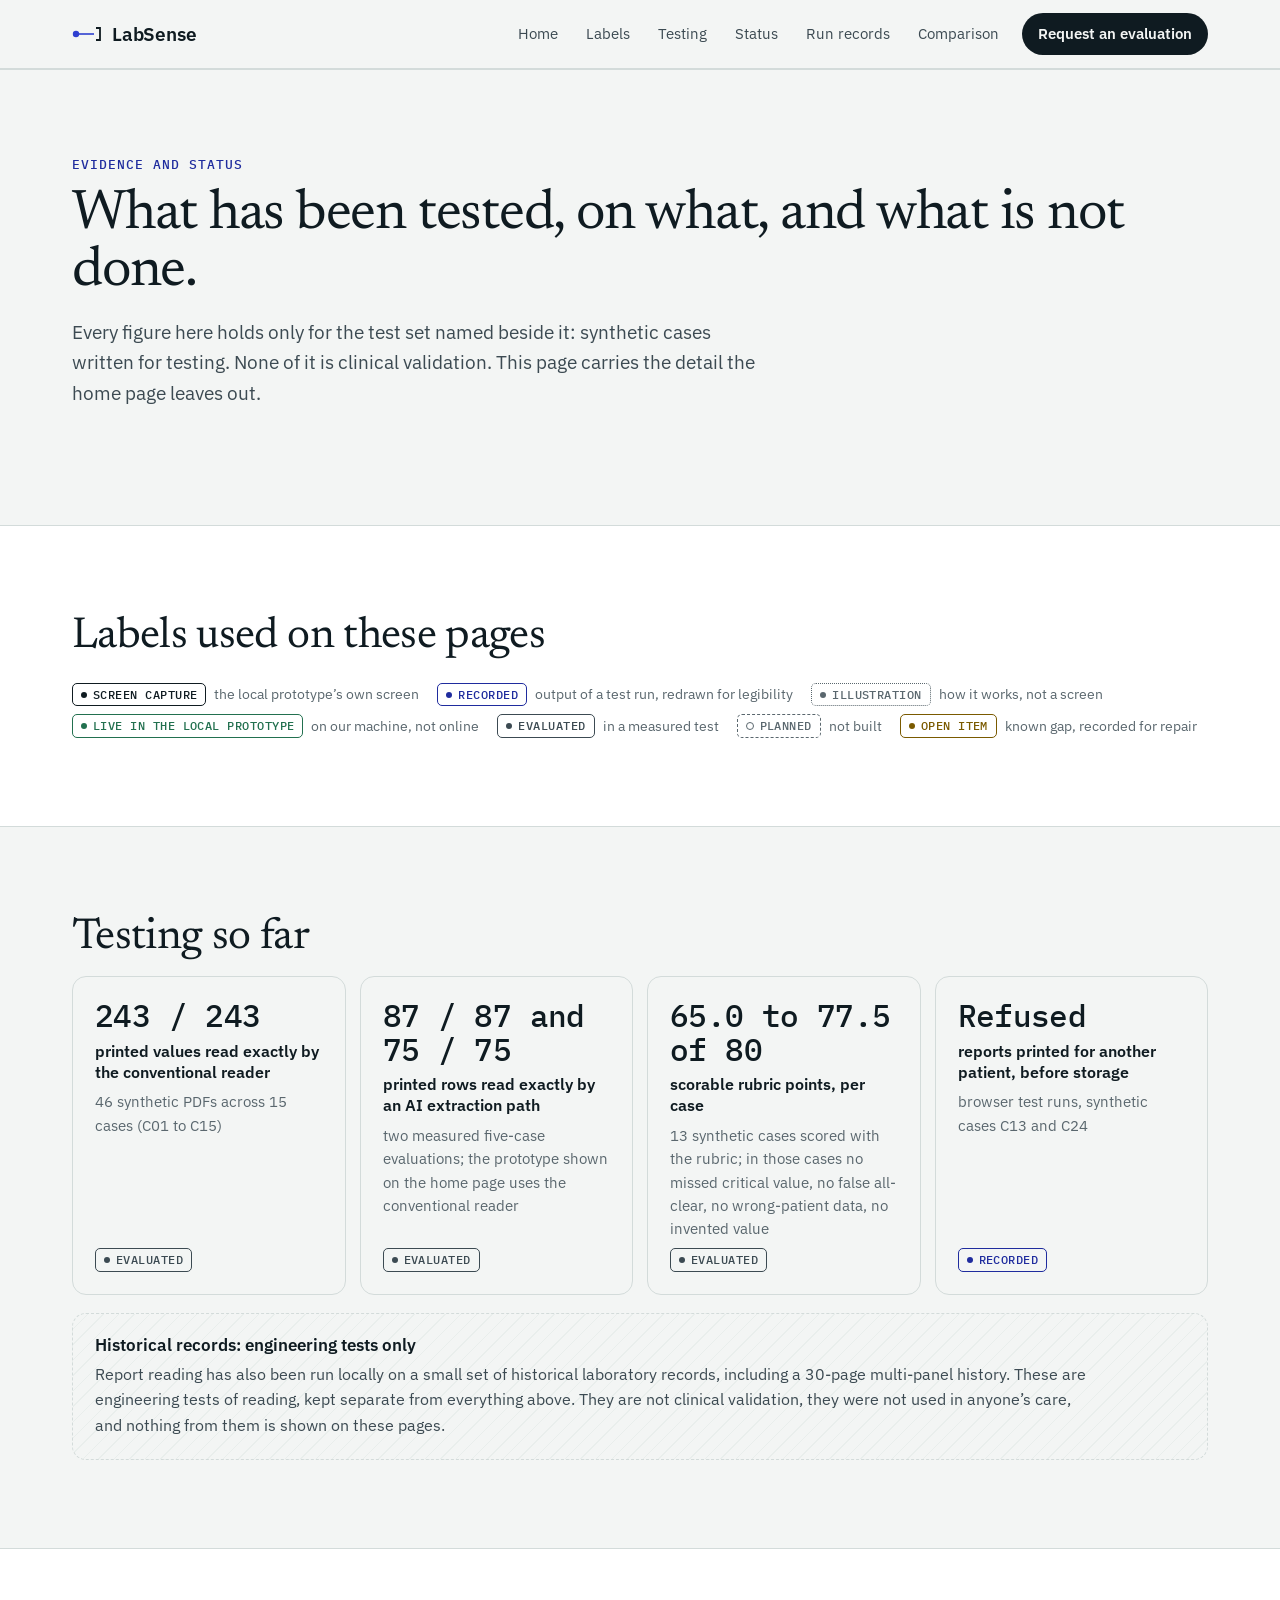
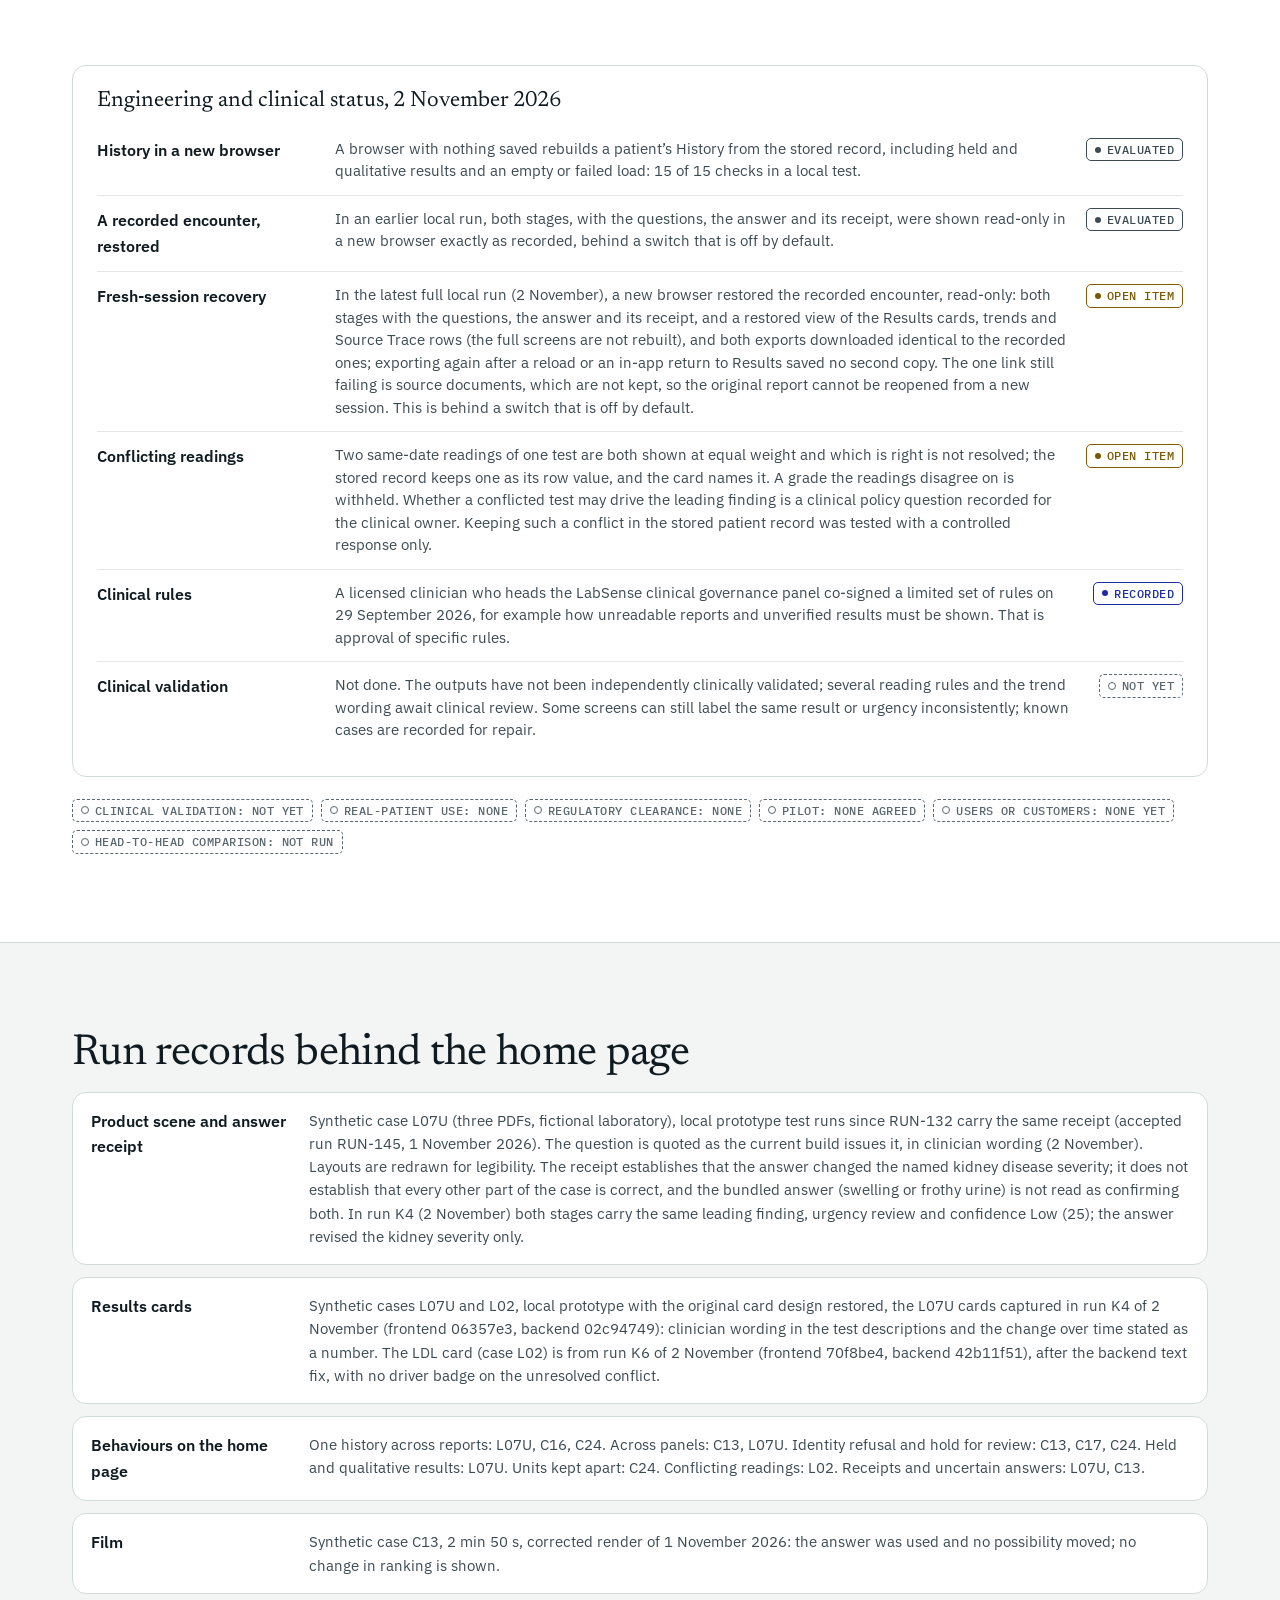
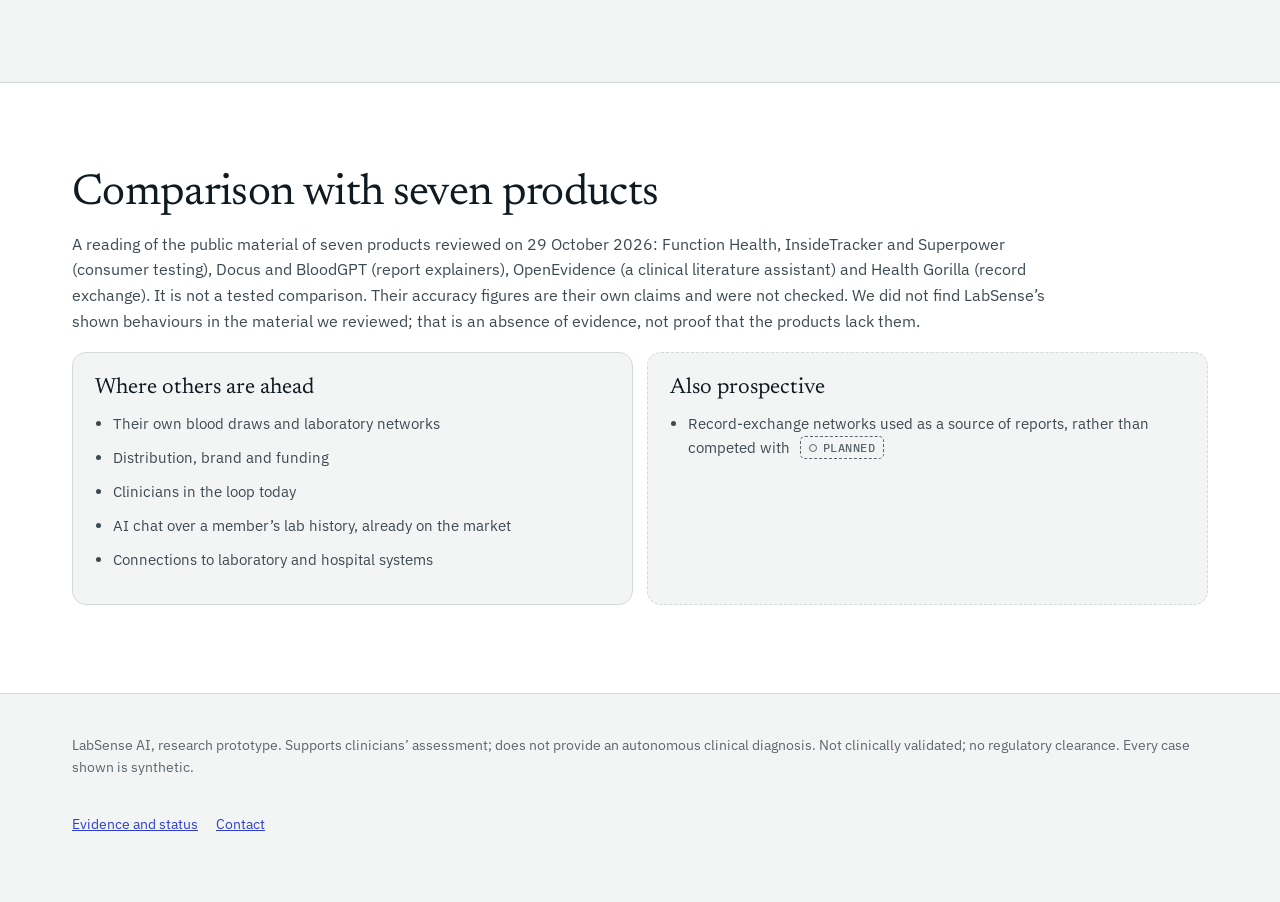
==== commit 0b94aa56: "LabSense AI reviewer site v8c (package 14fbe1cea5f4b8e6): new opening and product scene, answer rece" ====
--- a/evidence.html
+++ b/evidence.html
@@ -6,19 +6,19 @@
 <meta name="referrer" content="no-referrer">
 <meta name="viewport" content="width=device-width,initial-scale=1,viewport-fit=cover">
 <title>Evidence and status · LabSense AI</title>
-<meta name="description" content="Research prototype for clinicians: a patient's lab reports read into one dated, source-linked history, with what the evidence cannot support.">
+<meta name="description" content="Research prototype for clinicians: lab history connected across reports, findings surfaced, targeted questions asked, with traceable evidence.">
 <meta property="og:type" content="website">
 <meta property="og:site_name" content="LabSense AI">
-<meta property="og:title" content="LabSense AI: a patient's lab reports, read as one source-linked history">
-<meta property="og:description" content="Research prototype for clinicians: a patient's lab reports read into one dated, source-linked history, with what the evidence cannot support.">
+<meta property="og:title" content="LabSense AI: from fragmented lab reports to a clearer clinical picture">
+<meta property="og:description" content="Research prototype for clinicians: lab history connected across reports, findings surfaced, targeted questions asked, with traceable evidence.">
 <meta property="og:url" content="https://lsa-health.github.io/evidence.html">
 <meta property="og:image" content="https://lsa-health.github.io/assets/og/labsense_og.png">
 <meta property="og:image:width" content="1200">
 <meta property="og:image:height" content="630">
 <meta property="og:image:alt" content="Three synthetic lab reports with the urine albumin to creatinine ratio row highlighted, joined to one history chart of 42, 88 and 156 mg/g.">
 <meta name="twitter:card" content="summary_large_image">
-<meta name="twitter:title" content="LabSense AI: a patient's lab reports, read as one source-linked history">
-<meta name="twitter:description" content="Research prototype for clinicians: a patient's lab reports read into one dated, source-linked history, with what the evidence cannot support.">
+<meta name="twitter:title" content="LabSense AI: from fragmented lab reports to a clearer clinical picture">
+<meta name="twitter:description" content="Research prototype for clinicians: lab history connected across reports, findings surfaced, targeted questions asked, with traceable evidence.">
 <meta name="twitter:image" content="https://lsa-health.github.io/assets/og/labsense_og.png">
 <link rel="icon" href="assets/mark.svg" type="image/svg+xml">
 <link rel="stylesheet" href="assets/v5.css">
@@ -27,13 +27,14 @@
 <link rel="stylesheet" href="assets/v6_moats.css">
 <link rel="stylesheet" href="assets/v6_2.css">
 <link rel="stylesheet" href="assets/v7.css">
+<link rel="stylesheet" href="assets/v8.css">
 <script src="assets/v6.js" defer></script>
 </head>
 <body>
 <a class="skip" href="#main">Skip to content</a>
 <header class="top"><div class="wrap"><a class="brand" href="index.html"><svg viewBox="0 0 30 16" aria-hidden="true"><circle cx="4" cy="8" r="3.2" fill="#2e3fd0"/><path d="M7 8 H22" stroke="#2e3fd0" stroke-width="1.6"/><path d="M24 2 H28 V14 H24" fill="none" stroke="currentColor" stroke-width="1.8"/></svg>LabSense</a>
 <button class="menu-btn" type="button" aria-expanded="false" aria-controls="site-nav"><span class="mb-bars" aria-hidden="true"></span>Menu</button>
-<nav class="nav" id="site-nav" aria-label="Main"><a href="index.html">Home</a><a href="#labels">Labels</a><a href="#testing">Testing</a><a href="#status">Status</a><a href="#records">Run records</a><a href="#compare">Comparison</a><a class="go" href="index.html#access">Evaluation access</a></nav></div></header>
+<nav class="nav" id="site-nav" aria-label="Main"><a href="index.html">Home</a><a href="#labels">Labels</a><a href="#testing">Testing</a><a href="#status">Status</a><a href="#records">Run records</a><a href="#compare">Comparison</a><a class="go" href="index.html#access">Request an evaluation</a></nav></div></header>
 <main id="main">
 <section class="band evid-page" aria-labelledby="ev-top">
 <div class="wrap">
@@ -69,7 +70,7 @@
 <div class="status6"><h3 id="sts-h">Engineering and clinical status, 2 November 2026</h3><ul class="status-list">
 <li><b>History in a new browser</b><span>A browser with nothing saved rebuilds a patient&rsquo;s History from the stored record, including held and qualitative results and an empty or failed load: 15 of 15 checks in a local test.</span><span class="tag evaluated">Evaluated</span></li>
 <li><b>A recorded encounter, restored</b><span>In an earlier local run, both stages, with the questions, the answer and its receipt, were shown read-only in a new browser exactly as recorded, behind a switch that is off by default.</span><span class="tag evaluated">Evaluated</span></li>
-<li><b>Fresh-session recovery</b><span>Not demonstrated. In the latest full run, exporting again after a full page reload stored a second copy, so the restored after-answers stage no longer matched the original. The full Results and Source Trace screens are not rebuilt in a new session, and source documents are not kept.</span><span class="tag open">Open item</span></li>
+<li><b>Fresh-session recovery</b><span>In the latest full local run (2 November), a new browser restored the recorded encounter, read-only: both stages with the questions, the answer and its receipt, and a restored view of the Results cards, trends and Source Trace rows (the full screens are not rebuilt), and both exports downloaded identical to the recorded ones; exporting again after a reload or an in-app return to Results saved no second copy. The one link still failing is source documents, which are not kept, so the original report cannot be reopened from a new session. This is behind a switch that is off by default.</span><span class="tag open">Open item</span></li>
 <li><b>Conflicting readings</b><span>Two same-date readings of one test are both shown at equal weight and which is right is not resolved; the stored record keeps one as its row value, and the card names it. A grade the readings disagree on is withheld. Whether a conflicted test may drive the leading finding is a clinical policy question recorded for the clinical owner. Keeping such a conflict in the stored patient record was tested with a controlled response only.</span><span class="tag open">Open item</span></li>
 <li><b>Clinical rules</b><span>A licensed clinician who heads the LabSense clinical governance panel co-signed a limited set of rules on 29 September 2026, for example how unreadable reports and unverified results must be shown. That is approval of specific rules.</span><span class="tag recorded">Recorded</span></li>
 <li><b>Clinical validation</b><span>Not done. The outputs have not been independently clinically validated; several reading rules and the trend wording await clinical review. Some screens can still label the same result or urgency inconsistently; known cases are recorded for repair.</span><span class="tag planned">Not yet</span></li>
@@ -80,8 +81,8 @@
 <section class="band" id="records" aria-labelledby="rec-h"><div class="wrap">
 <h2 id="rec-h">Run records behind the home page</h2>
 <ul class="rec-list">
-<li><b>Product journey</b><span>Synthetic case L07U (three PDFs, fictional laboratory), local prototype test run RUN-145, 1 November 2026, accepted on re-score (RUN-145R); conventional extraction; frontend 8364de8, backend 7ecb5c13. The same receipt appears in every L07U run since RUN-132. Quoted wording is from the screen; layouts are redrawn for legibility. This receipt establishes that the answer changed the named kidney disease severity; it does not establish that every other part of the case is correct.</span></li>
-<li><b>Results cards</b><span>Synthetic cases L07U and L02, local prototype with the original card design restored, runs of 2 November 2026 with acceptance passed on both cases (clinical review not done). The LDL card (case L02, two same-date readings, 3.4 and 4.6 mmol/L) is from build c5b9003, run K3, after the repair that shows both readings at equal weight; the other cards are from build 2199d21. The LDL capture is cropped above the card&rsquo;s general description of the test.</span></li>
+<li><b>Product scene and answer receipt</b><span>Synthetic case L07U (three PDFs, fictional laboratory), local prototype test runs since RUN-132 carry the same receipt (accepted run RUN-145, 1 November 2026). The question is quoted as the current build issues it, in clinician wording (2 November). Layouts are redrawn for legibility. The receipt establishes that the answer changed the named kidney disease severity; it does not establish that every other part of the case is correct, and the bundled answer (swelling or frothy urine) is not read as confirming both. In run K4 (2 November) both stages carry the same leading finding, urgency review and confidence Low (25); the answer revised the kidney severity only.</span></li>
+<li><b>Results cards</b><span>Synthetic cases L07U and L02, local prototype with the original card design restored, the L07U cards captured in run K4 of 2 November (frontend 06357e3, backend 02c94749): clinician wording in the test descriptions and the change over time stated as a number. The LDL card (case L02) is from run K6 of 2 November (frontend 70f8be4, backend 42b11f51), after the backend text fix, with no driver badge on the unresolved conflict.</span></li>
 <li><b>Behaviours on the home page</b><span>One history across reports: L07U, C16, C24. Across panels: C13, L07U. Identity refusal and hold for review: C13, C17, C24. Held and qualitative results: L07U. Units kept apart: C24. Conflicting readings: L02. Receipts and uncertain answers: L07U, C13.</span></li>
 <li><b>Film</b><span>Synthetic case C13, 2 min 50 s, corrected render of 1 November 2026: the answer was used and no possibility moved; no change in ranking is shown.</span></li>
 </ul>
--- a/assets/v8.css
+++ b/assets/v8.css
@@ -0,0 +1,199 @@
+/* v8 (2 Nov 2026): the opening and the narrative. Tokens from v5.css; the dark instrument panel from v6.css.
+   Motion: the source connection draws once and each step settles in turn, only under .js and
+   prefers-reduced-motion:no-preference; without either, everything is shown at once. */
+
+/* ---- opening ---- */
+.hero8{padding:64px 0 48px}
+.hero8 .hero-head{margin-bottom:36px}
+.hero8 h1{font-size:clamp(38px,5.2vw,68px);line-height:1.04;margin:0;max-width:16ch}
+.hero8 .lede{font-size:19px;line-height:1.55;margin-bottom:24px;color:var(--ink-2)}
+.statusline8{margin:18px 0 0;font:500 14px/1.5 var(--ui);color:var(--ink-3)}
+.statusline8 a{color:var(--trace-deep);font-weight:600;margin-left:4px}
+
+/* ---- the product scene ---- */
+.scene{margin:0;border-radius:20px;padding:30px 30px 22px;color:#e8eef0;
+  background:radial-gradient(110% 90% at 88% 0%,#1d2b6b 0%,rgba(29,43,107,0) 55%),linear-gradient(160deg,#101d24,#0b1418);
+  box-shadow:0 30px 60px -30px rgba(15,27,33,.55),0 2px 6px rgba(15,27,33,.12)}
+.scene-steps{list-style:none;margin:0;padding:0;display:grid;grid-template-columns:1.15fr 1fr 1fr 1fr;gap:18px;counter-reset:none}
+.sc{position:relative;background:rgba(255,255,255,.045);border:1px solid rgba(255,255,255,.10);border-radius:14px;padding:18px 18px 16px;
+  display:flex;flex-direction:column;gap:10px;min-width:0}
+.sc + .sc::before{content:"";position:absolute;left:-18px;top:44px;width:18px;height:2px;background:#8f9cff;transform-origin:left center}
+.sc-k{margin:0;font:500 12.5px/1.2 var(--mono);letter-spacing:.07em;text-transform:uppercase;color:#aebbc1;display:flex;align-items:center;gap:9px}
+.sc-n{display:inline-grid;place-items:center;width:24px;height:24px;border-radius:50%;background:#2e3fd0;color:#fff;font:600 12.5px/1 var(--mono);letter-spacing:0}
+.sc-note{margin:auto 0 0;font:14px/1.5 var(--ui);color:#b8c4c9}
+/* 1 dated reports */
+.mini-reports{list-style:none;margin:0;padding:0;display:grid;gap:8px}
+.mini-reports li{background:#fbfcfc;color:#0f1b21;border-radius:8px;padding:9px 11px;display:grid;grid-template-columns:1fr auto;gap:2px 10px;
+  box-shadow:0 8px 16px -10px rgba(0,0,0,.6)}
+.mr-d{grid-column:1 / -1;font:500 12.5px/1.2 var(--mono);color:#5a676e}
+.mr-r{font:14px/1.3 var(--ui);color:#3c4a52;min-width:0}
+.mr-v{font:600 16px/1.2 var(--mono);color:#b0401a;text-align:right;white-space:nowrap}
+.mr-v small{font:500 12.5px var(--mono);color:#5a676e}
+.mr-i{grid-column:1 / -1;font:12.5px/1.2 var(--mono);color:#5a676e}
+.mr-i::before{content:"printed interval "}
+.mini-reports .mr-src{outline:2px solid #2e3fd0;outline-offset:2px;position:relative}
+.mr-tag{grid-column:1 / -1;justify-self:start;font:600 12px/1 var(--mono);letter-spacing:.05em;color:#fff;background:#2e3fd0;border-radius:999px;padding:4px 8px;margin-top:4px}
+/* 2 finding */
+.scene .trace-viz text{fill:#c9d4d9}
+.scene .trace-viz .plot{fill:rgba(255,255,255,.03);stroke:rgba(255,255,255,.14)}
+.scene .trace-viz .band{fill:rgba(143,156,255,.22)}
+.scene .trace-viz .band-edge{stroke:#8f9cff}
+.scene .trace-viz .band-l{fill:#c3caff;font-family:var(--mono)}
+.scene .trace-viz .grid{stroke:rgba(255,255,255,.08)}
+.scene .trace-viz .trend{stroke:#e8eef0}
+.scene .trace-viz .pt.out{fill:#ff9a73;stroke:#0b1418;stroke-width:2.5}
+.scene .trace-viz .pt.src{stroke:#8f9cff;stroke-width:3}
+.scene .trace-viz .pt-l{font-family:var(--mono);font-weight:500;fill:#fff}
+.scene .trace-viz .axis,.scene .trace-viz .tick{font-family:var(--mono)}
+.sc-big{margin:0;font:500 17px/1.35 var(--ui);color:#fff}
+.sc-big::before{content:"";display:inline-block;width:10px;height:10px;border-radius:50%;background:#ff9a73;margin-right:8px;vertical-align:1px}
+/* 3 question */
+.sc-q{margin:0;font:400 19px/1.4 var(--display);color:#fff}
+.sc-opts{margin:0;display:flex;gap:8px;flex-wrap:wrap}
+.sc-opts .opt,.r-a .opt{display:inline-flex;align-items:center;min-height:32px;padding:0 12px;border-radius:999px;border:1px solid rgba(255,255,255,.28);font:500 14px var(--ui);color:#d7dde0}
+.sc-opts .opt.on{background:#e8eef0;border-color:#e8eef0;color:#0f1b21}
+/* 4 effect */
+.sc-l{margin:0;font:500 12.5px/1.2 var(--mono);letter-spacing:.06em;text-transform:uppercase;color:#c3caff}
+.sc-before,.sc-after{margin:0;border-radius:10px;padding:10px 12px;font:15px/1.4 var(--ui)}
+.sc-before{background:rgba(255,255,255,.05);color:#c9d4d9;border:1px dashed rgba(255,255,255,.22)}
+.sc-after{background:rgba(143,156,255,.16);color:#fff;border:1px solid #8f9cff}
+.sc-bl{display:block;font:500 12.5px/1.3 var(--mono);color:#aebbc1;margin-bottom:3px}
+.sc-after .sc-bl{color:#c3caff}
+/* source strip */
+.scene-src{margin-top:16px;display:flex;flex-wrap:wrap;gap:6px 14px;align-items:baseline;padding:12px 14px;border-radius:10px;
+  background:rgba(46,63,208,.16);border-left:3px solid #8f9cff;font:14px/1.5 var(--ui);color:#e8eef0;position:relative}
+.src-k{font:600 12.5px/1 var(--mono);letter-spacing:.07em;text-transform:uppercase;color:#c3caff}
+.src-note{color:#aebbc1}
+.scene .viz-cap{color:#aebbc1;margin-top:14px}
+.scene .viz-cap a{color:#c3caff}
+.scene .tag.recorded{color:#c3caff}
+
+@media (prefers-reduced-motion:no-preference){
+  .js .sc{animation:settle .45s var(--ease) both}
+  .js .sc:nth-child(2){animation-delay:.18s}.js .sc:nth-child(3){animation-delay:.36s}.js .sc:nth-child(4){animation-delay:.54s}
+  .js .sc + .sc::before{animation:link .35s var(--ease) both}
+  .js .sc:nth-child(2)::before{animation-delay:.3s}.js .sc:nth-child(3)::before{animation-delay:.48s}.js .sc:nth-child(4)::before{animation-delay:.66s}
+  .js .mini-reports .mr-src{animation:ring .6s var(--ease) .1s both}
+  .js .scene-src{animation:settle .45s var(--ease) .8s both}
+}
+@keyframes settle{from{opacity:0;transform:translateY(6px)}to{opacity:1;transform:none}}
+@keyframes link{from{transform:scaleX(0)}to{transform:scaleX(1)}}
+@keyframes ring{from{outline-color:transparent}to{outline-color:#2e3fd0}}
+
+@media (max-width:1100px){
+  .scene-steps{grid-template-columns:1fr 1fr}
+  .sc + .sc::before{display:none}
+}
+@media (max-width:700px){
+  .scene{padding:18px 14px 16px;border-radius:16px}
+  .scene-steps{grid-template-columns:1fr;gap:14px}
+  .sc + .sc::before{display:block;left:28px;top:-14px;width:2px;height:14px;transform-origin:center top}
+  .js .sc + .sc::before{animation-name:linkv}
+  .hero8{padding:40px 0 36px}
+  .hero8 .lede{font-size:17px}
+}
+@keyframes linkv{from{transform:scaleY(0)}to{transform:scaleY(1)}}
+
+/* ---- three statements ---- */
+.adds-h{max-width:22ch;margin-bottom:28px}
+.adds{list-style:none;margin:0;padding:0;display:grid;grid-template-columns:repeat(3,minmax(0,1fr));gap:0;border-top:1px solid var(--rule)}
+.adds li{padding:26px 28px 6px 0;border-right:1px solid var(--rule-2)}
+.adds li + li{padding-left:28px}
+.adds li:last-child{border-right:0}
+.ad-n{font:500 13px/1 var(--mono);color:var(--trace);letter-spacing:.06em}
+.adds h3{font:400 26px/1.2 var(--display);margin:12px 0 10px;letter-spacing:-.01em}
+.adds p{margin:0;color:var(--ink-2);font-size:16px;line-height:1.6}
+.adds-role{margin:28px 0 0;color:var(--ink-3);font-size:15px;line-height:1.55;max-width:80ch}
+@media (max-width:900px){
+  .adds{grid-template-columns:1fr}
+  .adds li,.adds li + li{padding:22px 0;border-right:0;border-bottom:1px solid var(--rule-2)}
+}
+
+/* ---- split report / history ---- */
+.split{display:grid;grid-template-columns:minmax(0,1fr) minmax(0,1fr);gap:28px;align-items:start}
+.split-page{margin:0}
+.split-page .page-frame{border-radius:var(--r);overflow:hidden;background:#fff;border:1px solid var(--rule);box-shadow:var(--shadow)}
+.split-page figcaption{font-size:14px;color:var(--ink-3);margin-top:8px}
+.split-page .page-svg{width:100%;height:auto;display:block}
+.split-hist .chart-frame{background:var(--surface);border:1px solid var(--rule);border-radius:var(--r);padding:16px 12px 8px;box-shadow:var(--shadow)}
+.split-hist .series{margin-top:16px}
+.split-hist .src-line{margin-top:14px;font-size:14px;color:var(--ink-3)}
+@media (max-width:900px){.split{grid-template-columns:1fr}}
+
+/* ---- the answer receipt ---- */
+.receipt8{background:var(--surface);border:1px solid var(--rule);border-radius:20px;padding:30px 32px;box-shadow:var(--shadow)}
+.r-k,.r-l,.r-cl{font:500 12.5px/1.3 var(--mono);letter-spacing:.07em;text-transform:uppercase;color:var(--ink-3)}
+.r-k,.r-l{margin:0 0 8px}
+.r-qt{margin:0 0 12px;font:400 clamp(21px,2.4vw,28px)/1.35 var(--display);color:var(--ink);max-width:46ch}
+.r-a{margin:0;display:flex;align-items:center;gap:10px;font:14px var(--ui);color:var(--ink-3)}
+.r-a .opt{border-color:var(--ink);background:var(--ink);color:var(--bg)}
+.r-ba{display:grid;grid-template-columns:minmax(0,1fr) auto minmax(0,1fr);gap:16px;align-items:stretch;margin:26px 0 0;padding-top:24px;border-top:1px solid var(--rule-2)}
+.r-ba .r-l{grid-column:1 / -1;margin:0}
+.r-col{border-radius:14px;padding:16px 18px;display:flex;flex-direction:column;gap:6px}
+.r-col:not(.after){background:var(--bg-2);border:1px dashed var(--rule)}
+.r-col.after{background:var(--trace-soft);border:1px solid var(--trace)}
+.r-col.after .r-cl{color:var(--trace-deep)}
+.r-v{font:400 clamp(20px,2.1vw,26px)/1.3 var(--display);color:var(--ink)}
+.r-arrow{align-self:center;color:var(--trace)}
+.r-arrow .arrow{width:28px;height:18px}
+.r-why{margin:16px 0 0;color:var(--ink-2);font-size:16px}
+.r-also{display:grid;grid-template-columns:1fr 1fr;gap:24px;margin-top:22px;padding-top:20px;border-top:1px solid var(--rule-2)}
+.r-also h3{font:600 15px var(--ui);margin:0 0 6px}
+.r-also p{margin:0;color:var(--ink-2);font-size:15px;line-height:1.6}
+@media (max-width:760px){
+  .receipt8{padding:22px 18px}
+  .r-ba{grid-template-columns:1fr}
+  .r-arrow{transform:rotate(90deg);justify-self:center}
+  .r-also{grid-template-columns:1fr}
+}
+
+/* ---- Results cards: one lead card, three beside it ---- */
+/* one column: the captures are desktop-width screens, and side by side their text fell below 10 px */
+.cards8{display:grid;grid-template-columns:minmax(0,1fr);gap:28px;max-width:1000px}
+.cards8-side{display:grid;gap:28px}
+.cards8 .rc-fig .tag{margin-bottom:8px}
+
+
+/* ---- evidence and stage ---- */
+.proof8{display:grid;grid-template-columns:minmax(0,1.1fr) minmax(0,1fr);gap:24px;align-items:stretch;margin-bottom:28px}
+.pf-main{background:var(--surface);border:1px solid var(--rule);border-radius:var(--r);padding:24px 26px;display:flex;flex-direction:column;gap:8px;box-shadow:var(--shadow)}
+.pf-v{font:500 clamp(40px,5vw,58px)/1 var(--mono);letter-spacing:-.02em;color:var(--ink)}
+.pf-l{font:600 17px var(--ui)}
+.pf-s{color:var(--ink-2);font-size:15px;line-height:1.55}
+.pf-main a{font-size:14px;color:var(--trace-deep);font-weight:600}
+.pf-main .tag{align-self:flex-start}
+.pf-main a{align-self:flex-start}
+.pf-side{display:flex;flex-direction:column;gap:14px;justify-content:center}
+.pf-side p{margin:0;color:var(--ink-2);font-size:15px;line-height:1.6;padding:14px 16px;border-left:3px solid var(--rule);background:var(--surface);border-radius:0 10px 10px 0}
+.pf-side b{color:var(--ink)}
+.stage8{list-style:none;margin:0;padding:0;display:grid;grid-template-columns:repeat(3,minmax(0,1fr));gap:0;border-top:2px solid var(--ink)}
+.stage8 li{padding:16px 22px 4px 0}
+.stage8 li + li{padding-left:22px;border-left:1px solid var(--rule)}
+.stage8 .rk{margin:0 0 6px;font:500 12.5px/1 var(--mono);letter-spacing:.08em;text-transform:uppercase;color:var(--trace-deep)}
+.stage8 p{margin:0;color:var(--ink-2);font-size:15px;line-height:1.6}
+.founder8{margin-top:28px;padding:18px 20px;border-radius:var(--r);background:var(--surface);border:1px solid var(--rule)}
+.founder8 .rk{margin:0 0 6px;font:500 12.5px/1 var(--mono);letter-spacing:.08em;text-transform:uppercase;color:var(--ink-3)}
+.founder8 p{margin:0;font-size:16px;color:var(--ink-2)}
+.founder8 a{color:var(--trace-deep);font-weight:600}
+@media (max-width:900px){
+  .proof8{grid-template-columns:1fr}
+  .stage8{grid-template-columns:1fr}
+  .stage8 li,.stage8 li + li{padding:16px 0;border-left:0;border-bottom:1px solid var(--rule-2)}
+}
+
+/* touch targets and focus, for the links this revision adds */
+.statusline8 a,.split-page figcaption a,.src-line a,.scene .viz-cap a,.pf-main a,.founder8 a{display:inline-block;min-height:44px;line-height:44px}
+.scene a:focus-visible,.receipt8 a:focus-visible{outline:2px solid #8f9cff;outline-offset:3px}
+
+/* the scene chart sits in a narrow column: label sizes in SVG units (v5.css fixes them in px), about 14 px when drawn */
+.scene .scene-chart .axis,.scene .scene-chart .tick{font-size:19px}
+.scene .scene-chart .pt-l{font-size:23px}
+.scene .scene-chart .band-l{font-size:18px}
+
+/* essential labels at 14 px or more (dates, intervals, units, step names, before/after labels) */
+.sc-k,.mr-d,.mr-i,.mr-v small,.mr-tag,.src-k,.sc-bl,.sc-l,.r-k,.r-l,.r-cl,.stage8 .rk,.founder8 .rk,.sc-n{font-size:14px}
+.sc-n{width:26px;height:26px}
+.mr-tag{padding:5px 9px}
+/* provenance captions carry the evidence labels: 14 px, in the reading face */
+.viz-cap{font:14px/1.6 var(--ui)}
+.ad-n{font-size:14px}
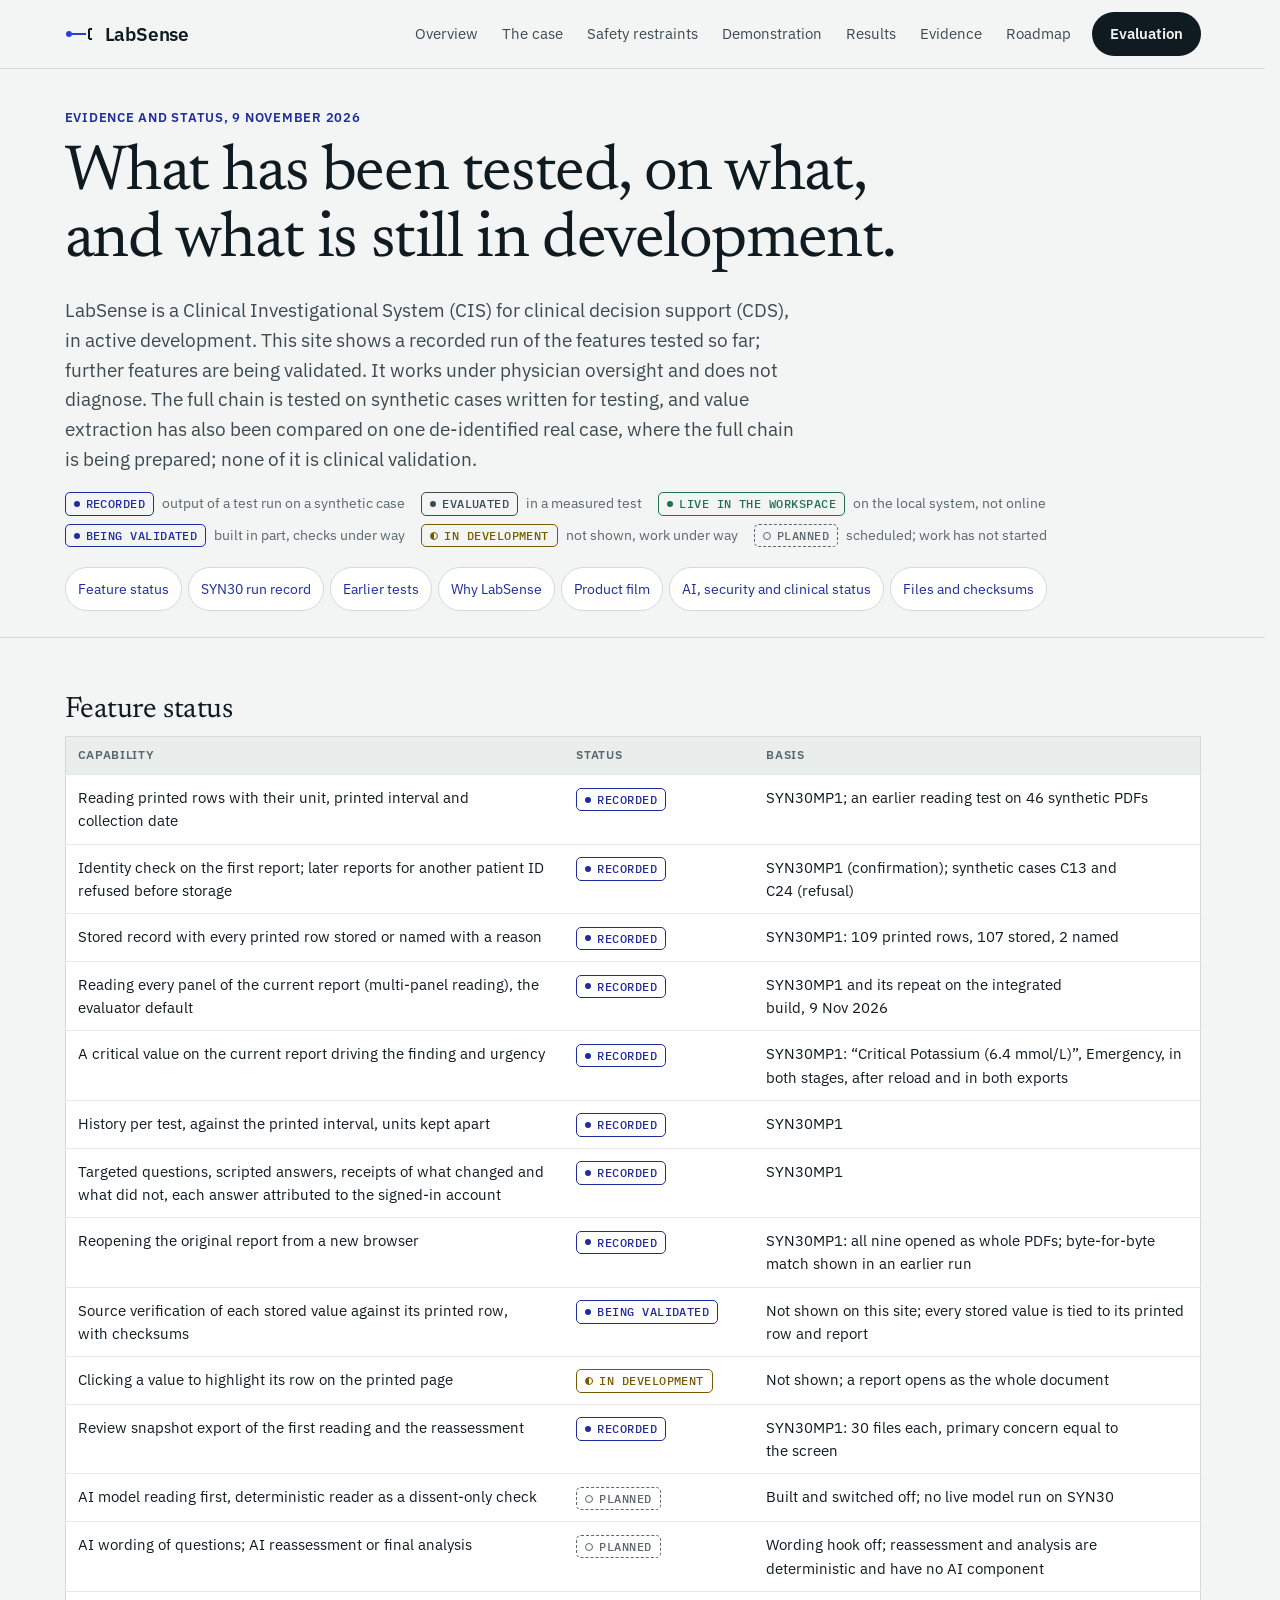
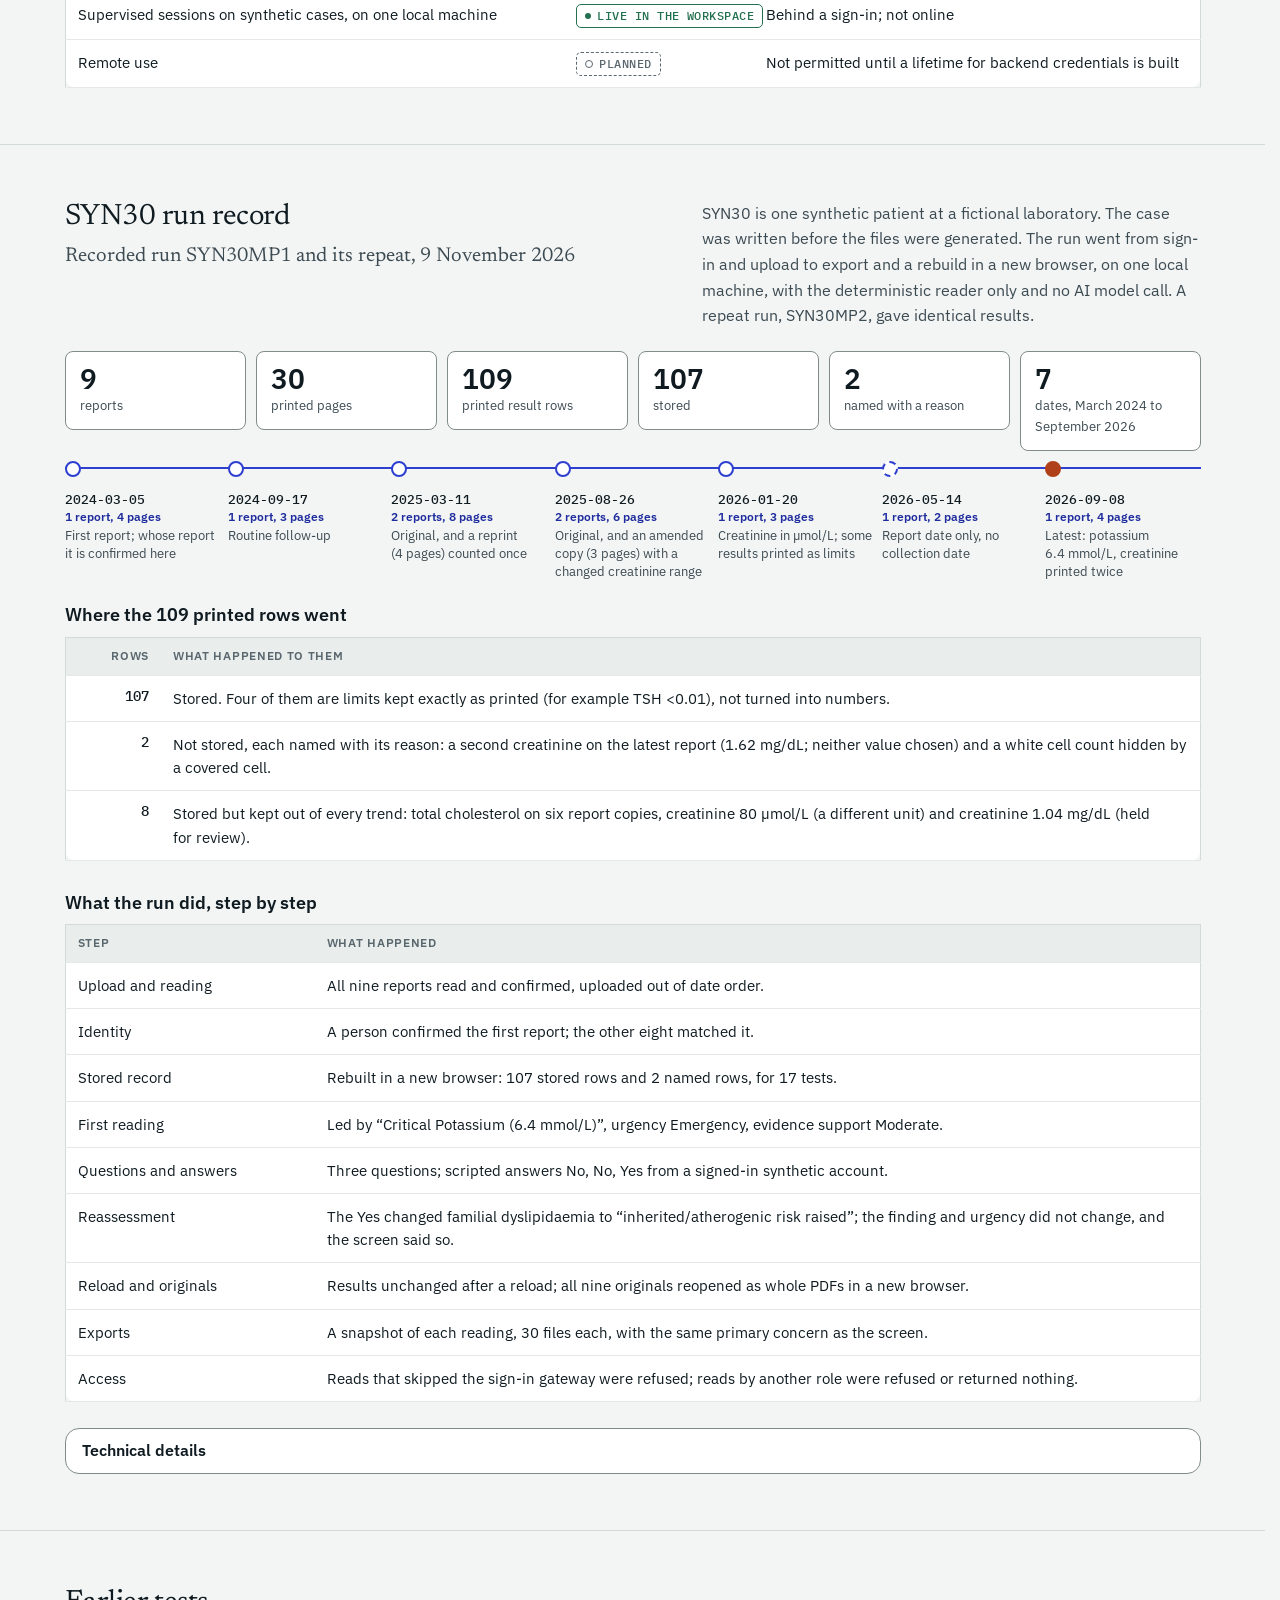
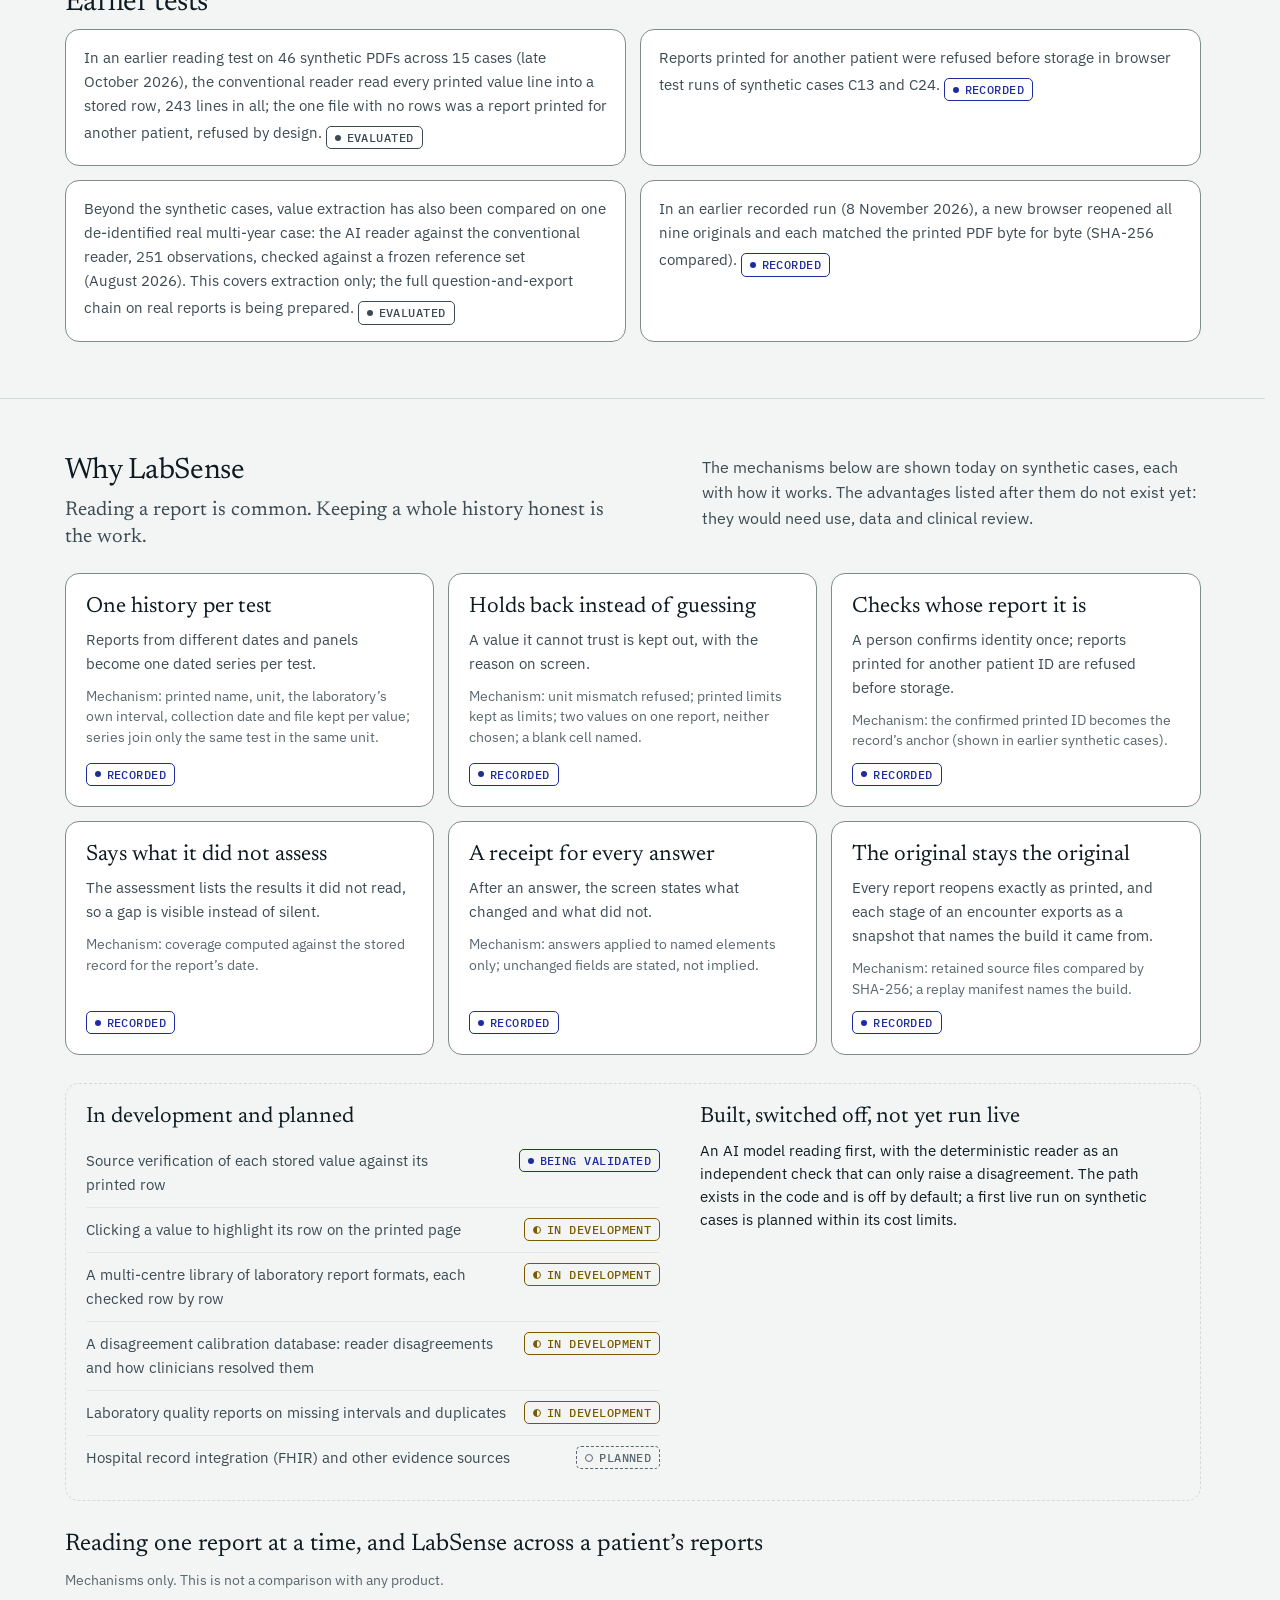
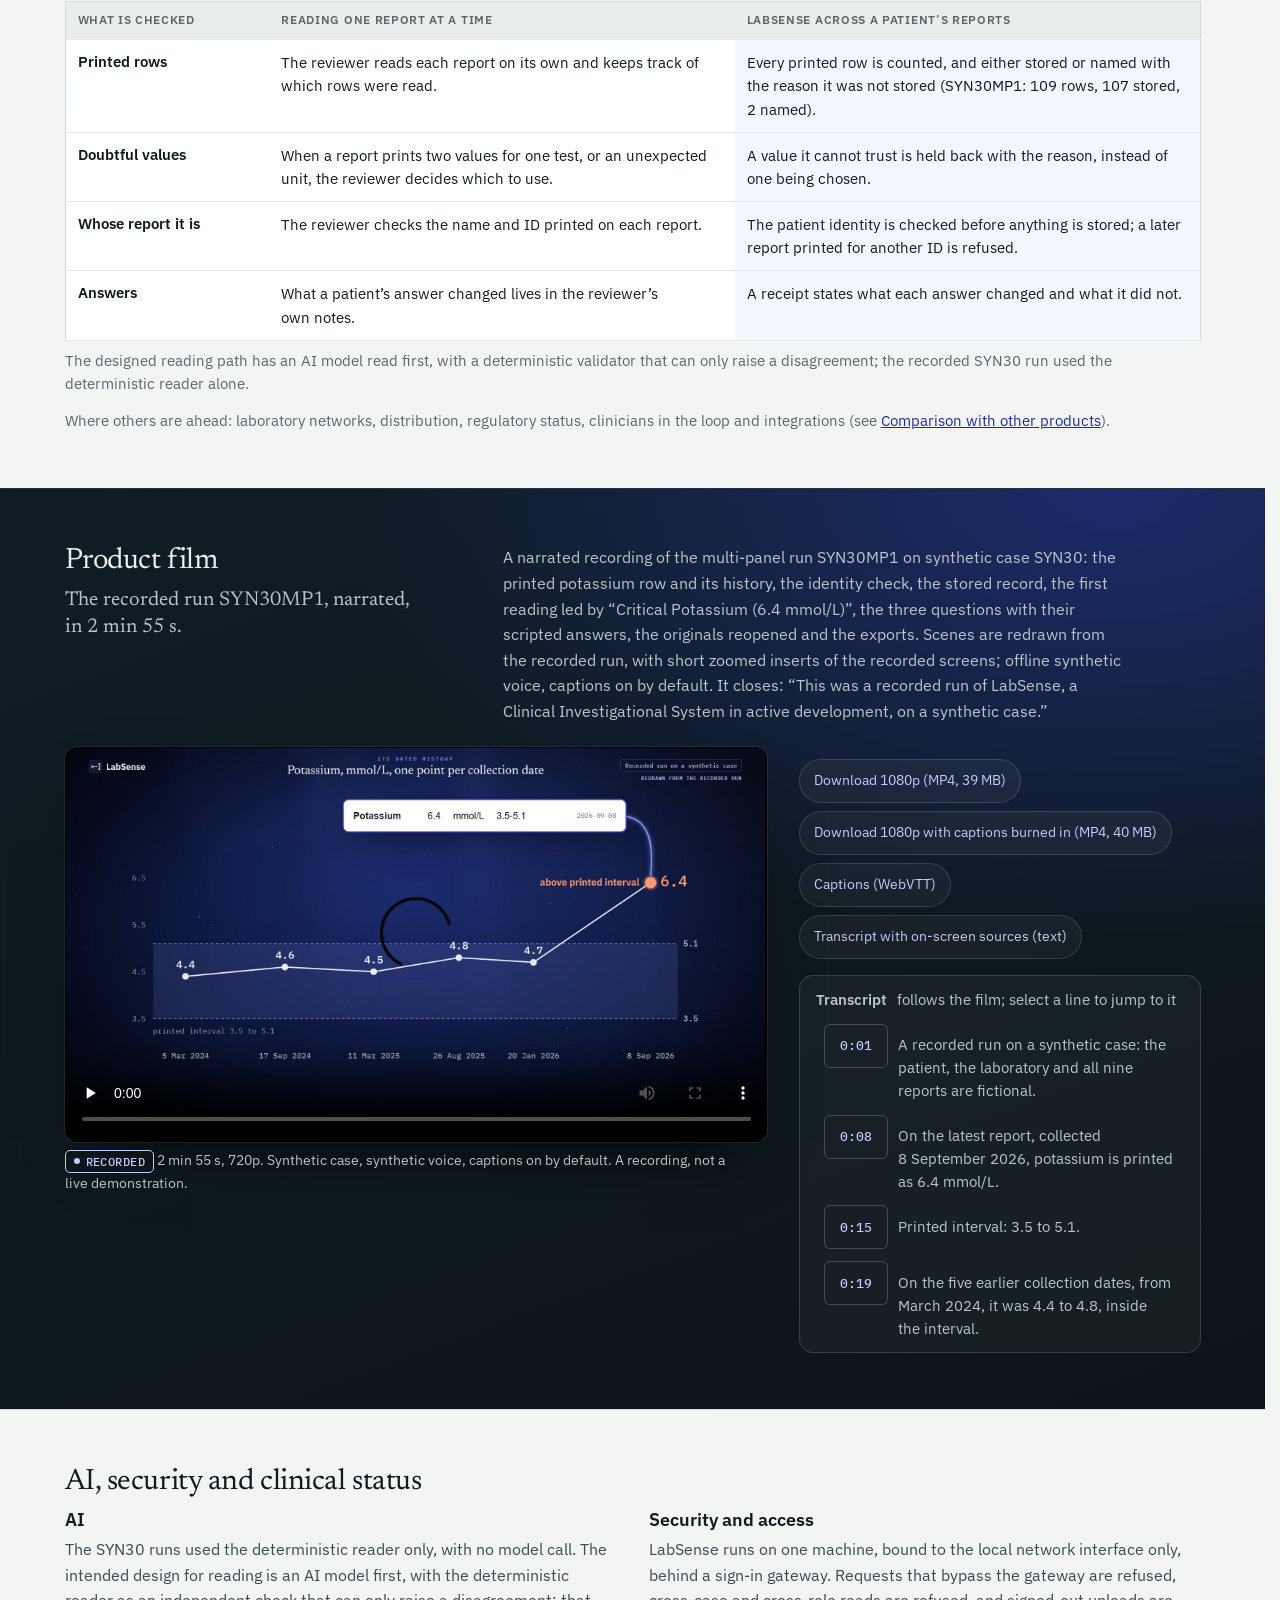
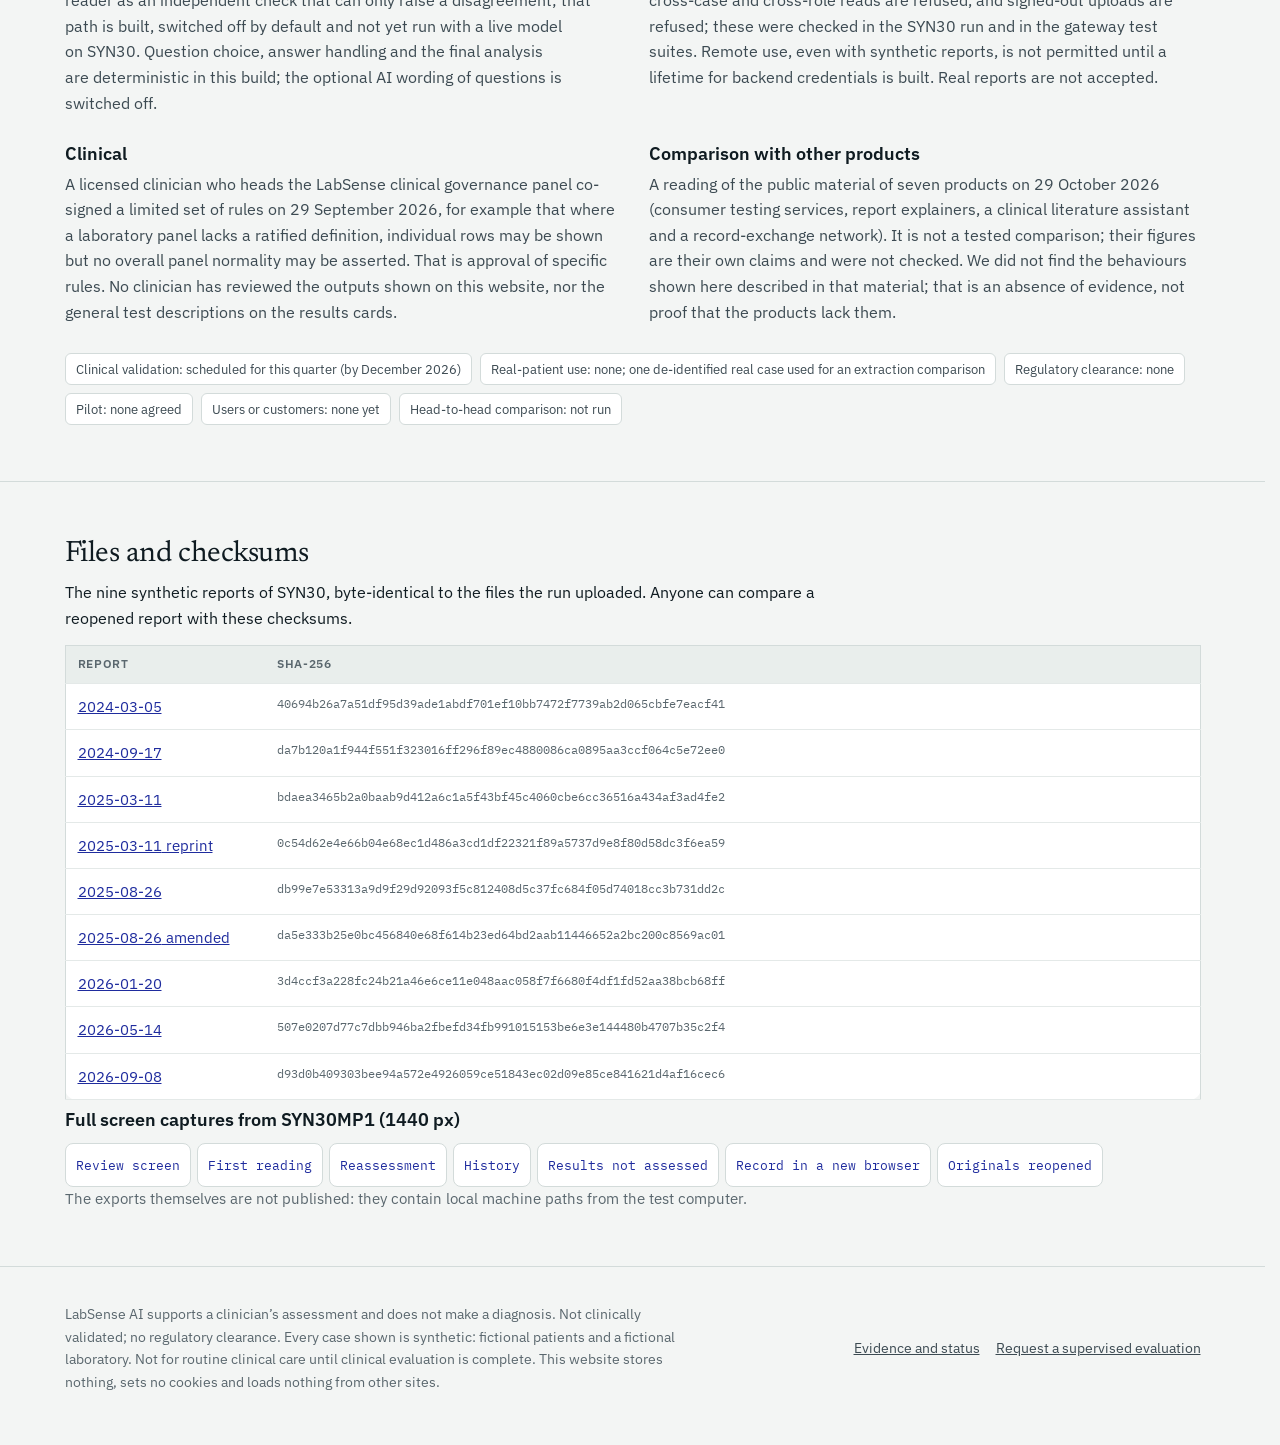
==== commit c194780a: "Website v12: CIS/CDS positioning, restored analyte cards, film v3, red-team review (D-178, D-179) Te" ====
--- a/evidence.html
+++ b/evidence.html
@@ -1,110 +1,333 @@
-<!doctype html>
-<html lang="en">
-<head>
-<meta charset="utf-8">
-<meta http-equiv="Content-Security-Policy" content="default-src 'self'; img-src 'self'; media-src 'self'; style-src 'self'; script-src 'self'; base-uri 'none'; form-action 'none'">
-<meta name="referrer" content="no-referrer">
-<meta name="viewport" content="width=device-width,initial-scale=1,viewport-fit=cover">
-<title>Evidence and status · LabSense AI</title>
-<meta name="description" content="Research prototype for clinicians: lab history connected across reports, findings surfaced, targeted questions asked, with traceable evidence.">
-<meta property="og:type" content="website">
-<meta property="og:site_name" content="LabSense AI">
-<meta property="og:title" content="LabSense AI: from fragmented lab reports to a clearer clinical picture">
-<meta property="og:description" content="Research prototype for clinicians: lab history connected across reports, findings surfaced, targeted questions asked, with traceable evidence.">
-<meta property="og:url" content="https://lsa-health.github.io/evidence.html">
-<meta property="og:image" content="https://lsa-health.github.io/assets/og/labsense_og.png">
-<meta property="og:image:width" content="1200">
-<meta property="og:image:height" content="630">
-<meta property="og:image:alt" content="Three synthetic lab reports with the urine albumin to creatinine ratio row highlighted, joined to one history chart of 42, 88 and 156 mg/g.">
-<meta name="twitter:card" content="summary_large_image">
-<meta name="twitter:title" content="LabSense AI: from fragmented lab reports to a clearer clinical picture">
-<meta name="twitter:description" content="Research prototype for clinicians: lab history connected across reports, findings surfaced, targeted questions asked, with traceable evidence.">
-<meta name="twitter:image" content="https://lsa-health.github.io/assets/og/labsense_og.png">
-<link rel="icon" href="assets/mark.svg" type="image/svg+xml">
-<link rel="stylesheet" href="assets/v5.css">
-<link rel="stylesheet" href="assets/submission.css">
-<link rel="stylesheet" href="assets/v6.css">
-<link rel="stylesheet" href="assets/v6_moats.css">
-<link rel="stylesheet" href="assets/v6_2.css">
-<link rel="stylesheet" href="assets/v7.css">
-<link rel="stylesheet" href="assets/v8.css">
-<script src="assets/v6.js" defer></script>
-</head>
-<body>
-<a class="skip" href="#main">Skip to content</a>
-<header class="top"><div class="wrap"><a class="brand" href="index.html"><svg viewBox="0 0 30 16" aria-hidden="true"><circle cx="4" cy="8" r="3.2" fill="#2e3fd0"/><path d="M7 8 H22" stroke="#2e3fd0" stroke-width="1.6"/><path d="M24 2 H28 V14 H24" fill="none" stroke="currentColor" stroke-width="1.8"/></svg>LabSense</a>
-<button class="menu-btn" type="button" aria-expanded="false" aria-controls="site-nav"><span class="mb-bars" aria-hidden="true"></span>Menu</button>
-<nav class="nav" id="site-nav" aria-label="Main"><a href="index.html">Home</a><a href="#labels">Labels</a><a href="#testing">Testing</a><a href="#status">Status</a><a href="#records">Run records</a><a href="#compare">Comparison</a><a class="go" href="index.html#access">Request an evaluation</a></nav></div></header>
-<main id="main">
-<section class="band evid-page" aria-labelledby="ev-top">
+<!doctype html>
+<html lang="en">
+<head>
+<meta charset="utf-8">
+<meta http-equiv="Content-Security-Policy" content="default-src 'self'; img-src 'self'; media-src 'self'; style-src 'self'; script-src 'self'; base-uri 'none'; form-action 'none'">
+<meta name="referrer" content="no-referrer">
+<meta name="viewport" content="width=device-width,initial-scale=1,viewport-fit=cover">
+<title>Evidence and status · LabSense AI</title>
+<meta name="description" content="How LabSense was tested, what the recorded run shows and what is still in development. Synthetic cases only; not clinical validation.">
+<link rel="icon" href="assets/mark.svg" type="image/svg+xml">
+<link rel="stylesheet" href="assets/site.css">
+<script src="assets/site.js" defer></script>
+</head>
+<body>
+<a class="skip" href="#main">Skip to content</a>
+<header class="top">
 <div class="wrap">
-<p class="eyebrow">Evidence and status</p><h1 id="ev-top" class="evid-h1">What has been tested, on what, and what is not done.</h1>
-<p class="lede">Every figure here holds only for the test set named beside it: synthetic cases written for testing. None of it is clinical validation. This page carries the detail the home page leaves out.</p>
-</div></section>
-
-<section class="band alt" id="labels" aria-labelledby="lab-h"><div class="wrap">
-<h2 id="lab-h">Labels used on these pages</h2>
-<div class="legend"><ul>
-<li><span class="tag capture">Screen capture</span> the local prototype&rsquo;s own screen</li>
-<li><span class="tag recorded">Recorded</span> output of a test run, redrawn for legibility</li>
-<li><span class="tag illus">Illustration</span> how it works, not a screen</li>
-<li><span class="tag live">Live in the local prototype</span> on our machine, not online</li>
-<li><span class="tag evaluated">Evaluated</span> in a measured test</li>
-<li><span class="tag planned">Planned</span> not built</li>
-<li><span class="tag open">Open item</span> known gap, recorded for repair</li>
-</ul></div>
-</div></section>
-
-<section class="band" id="testing" aria-labelledby="ts-h"><div class="wrap">
-<h2 id="ts-h">Testing so far</h2>
-<ul class="metrics">
-<li><span class="v">243 / 243</span><b>printed values read exactly by the conventional reader</b><span class="s">46 synthetic PDFs across 15 cases (C01 to C15)</span><span class="tag evaluated">Evaluated</span></li>
-<li><span class="v">87 / 87 and 75 / 75</span><b>printed rows read exactly by an AI extraction path</b><span class="s">two measured five-case evaluations; the prototype shown on the home page uses the conventional reader</span><span class="tag evaluated">Evaluated</span></li>
-<li><span class="v">65.0 to 77.5 of 80</span><b>scorable rubric points, per case</b><span class="s">13 synthetic cases scored with the rubric; in those cases no missed critical value, no false all-clear, no wrong-patient data, no invented value</span><span class="tag evaluated">Evaluated</span></li>
-<li><span class="v">Refused</span><b>reports printed for another patient, before storage</b><span class="s">browser test runs, synthetic cases C13 and C24</span><span class="tag recorded">Recorded</span></li>
-</ul>
-<div class="eng"><h3>Historical records: engineering tests only</h3><p>Report reading has also been run locally on a small set of historical laboratory records, including a 30-page multi-panel history. These are engineering tests of reading, kept separate from everything above. They are not clinical validation, they were not used in anyone&rsquo;s care, and nothing from them is shown on these pages.</p></div>
-</div></section>
-
-<section class="band alt" id="status" aria-labelledby="sts-h"><div class="wrap">
-<div class="status6"><h3 id="sts-h">Engineering and clinical status, 2 November 2026</h3><ul class="status-list">
-<li><b>History in a new browser</b><span>A browser with nothing saved rebuilds a patient&rsquo;s History from the stored record, including held and qualitative results and an empty or failed load: 15 of 15 checks in a local test.</span><span class="tag evaluated">Evaluated</span></li>
-<li><b>A recorded encounter, restored</b><span>In an earlier local run, both stages, with the questions, the answer and its receipt, were shown read-only in a new browser exactly as recorded, behind a switch that is off by default.</span><span class="tag evaluated">Evaluated</span></li>
-<li><b>Fresh-session recovery</b><span>In the latest full local run (2 November), a new browser restored the recorded encounter, read-only: both stages with the questions, the answer and its receipt, and a restored view of the Results cards, trends and Source Trace rows (the full screens are not rebuilt), and both exports downloaded identical to the recorded ones; exporting again after a reload or an in-app return to Results saved no second copy. The one link still failing is source documents, which are not kept, so the original report cannot be reopened from a new session. This is behind a switch that is off by default.</span><span class="tag open">Open item</span></li>
-<li><b>Conflicting readings</b><span>Two same-date readings of one test are both shown at equal weight and which is right is not resolved; the stored record keeps one as its row value, and the card names it. A grade the readings disagree on is withheld. Whether a conflicted test may drive the leading finding is a clinical policy question recorded for the clinical owner. Keeping such a conflict in the stored patient record was tested with a controlled response only.</span><span class="tag open">Open item</span></li>
-<li><b>Clinical rules</b><span>A licensed clinician who heads the LabSense clinical governance panel co-signed a limited set of rules on 29 September 2026, for example how unreadable reports and unverified results must be shown. That is approval of specific rules.</span><span class="tag recorded">Recorded</span></li>
-<li><b>Clinical validation</b><span>Not done. The outputs have not been independently clinically validated; several reading rules and the trend wording await clinical review. Some screens can still label the same result or urgency inconsistently; known cases are recorded for repair.</span><span class="tag planned">Not yet</span></li>
-</ul></div>
-<div class="not-yet"><span class="tag planned">Clinical validation: not yet</span><span class="tag planned">Real-patient use: none</span><span class="tag planned">Regulatory clearance: none</span><span class="tag planned">Pilot: none agreed</span><span class="tag planned">Users or customers: none yet</span><span class="tag planned">Head-to-head comparison: not run</span></div>
-</div></section>
-
-<section class="band" id="records" aria-labelledby="rec-h"><div class="wrap">
-<h2 id="rec-h">Run records behind the home page</h2>
-<ul class="rec-list">
-<li><b>Product scene and answer receipt</b><span>Synthetic case L07U (three PDFs, fictional laboratory), local prototype test runs since RUN-132 carry the same receipt (accepted run RUN-145, 1 November 2026). The question is quoted as the current build issues it, in clinician wording (2 November). Layouts are redrawn for legibility. The receipt establishes that the answer changed the named kidney disease severity; it does not establish that every other part of the case is correct, and the bundled answer (swelling or frothy urine) is not read as confirming both. In run K4 (2 November) both stages carry the same leading finding, urgency review and confidence Low (25); the answer revised the kidney severity only.</span></li>
-<li><b>Results cards</b><span>Synthetic cases L07U and L02, local prototype with the original card design restored, the L07U cards captured in run K4 of 2 November (frontend 06357e3, backend 02c94749): clinician wording in the test descriptions and the change over time stated as a number. The LDL card (case L02) is from run K6 of 2 November (frontend 70f8be4, backend 42b11f51), after the backend text fix, with no driver badge on the unresolved conflict.</span></li>
-<li><b>Behaviours on the home page</b><span>One history across reports: L07U, C16, C24. Across panels: C13, L07U. Identity refusal and hold for review: C13, C17, C24. Held and qualitative results: L07U. Units kept apart: C24. Conflicting readings: L02. Receipts and uncertain answers: L07U, C13.</span></li>
-<li><b>Film</b><span>Synthetic case C13, 2 min 50 s, corrected render of 1 November 2026: the answer was used and no possibility moved; no change in ranking is shown.</span></li>
-</ul>
-</div></section>
-
-<section class="band alt" id="compare" aria-labelledby="cmp-h"><div class="wrap">
-<h2 id="cmp-h">Comparison with seven products</h2>
-<p class="cmp-p">A reading of the public material of seven products reviewed on 29 October 2026: Function Health, InsideTracker and Superpower (consumer testing), Docus and BloodGPT (report explainers), OpenEvidence (a clinical literature assistant) and Health Gorilla (record exchange). It is not a tested comparison. Their accuracy figures are their own claims and were not checked. We did not find LabSense&rsquo;s shown behaviours in the material we reviewed; that is an absence of evidence, not proof that the products lack them.</p>
-<div class="moat-grid two">
-<div class="moat-col ahead"><h3>Where others are ahead</h3><ul>
-<li>Their own blood draws and laboratory networks</li>
-<li>Distribution, brand and funding</li>
-<li>Clinicians in the loop today</li>
-<li>AI chat over a member&rsquo;s lab history, already on the market</li>
-<li>Connections to laboratory and hospital systems</li>
-</ul></div>
-<div class="moat-col later"><h3>Also prospective</h3><ul>
-<li>Record-exchange networks used as a source of reports, rather than competed with <span class="tag planned">Planned</span></li>
-</ul></div>
+<a class="brand" href="index.html" aria-label="LabSense AI, home"><svg viewBox="0 0 30 16" aria-hidden="true"><circle cx="4" cy="8" r="3" fill="#2e3fd0"/><path d="M7 8h14" stroke="#2e3fd0" stroke-width="2"/><path d="M24 3v10M24 3h3M24 13h3" stroke="currentColor" stroke-width="2" fill="none"/></svg>LabSense</a>
+<button class="menu-btn" type="button" aria-expanded="false" aria-controls="site-nav"><svg viewBox="0 0 18 18" aria-hidden="true"><path d="M2 4h14M2 9h14M2 14h14" stroke="currentColor" stroke-width="2"/></svg>Menu</button>
+<nav class="nav" id="site-nav" aria-label="Main">
+<a href="index.html#overview">Overview</a>
+<a href="index.html#case">The case</a>
+<a href="index.html#held">Safety restraints</a>
+<a href="index.html#film">Demonstration</a>
+<a href="index.html#cards">Results</a>
+<a href="index.html#shown">Evidence</a>
+<a href="index.html#roadmap">Roadmap</a>
+<a class="go" href="index.html#access">Evaluation</a>
+</nav>
 </div>
-</div></section>
-</main>
-<footer class="foot"><div class="wrap"><div>LabSense AI, research prototype. Supports clinicians&rsquo; assessment; does not provide an autonomous clinical diagnosis. Not clinically validated; no regulatory clearance. Every case shown is synthetic.</div><div class="foot-links"><a href="evidence.html">Evidence and status</a><a href="mailto:nafees.kundi@gmail.com">Contact</a></div></div></footer>
-</body>
-</html>
+</header>
+
+<main id="main">
+<section class="doc" aria-labelledby="ev-h">
+<div class="wrap">
+<p class="eyebrow">Evidence and status, <span class="nw">9 November 2026</span></p>
+<h1 id="ev-h">What has been tested, on what, and what is still in development.</h1>
+<p class="lede">LabSense is a Clinical Investigational System (CIS) for clinical decision support (CDS), in active development. This site shows a recorded run of the features tested so far; further features are being validated. It works under physician oversight and does not diagnose. The full chain is tested on synthetic cases written for testing, and value extraction has also been compared on one de-identified real case, where the full chain is being prepared; none of it is clinical validation.</p>
+<ul class="legend" aria-label="Labels used on these pages">
+<li><span class="tag recorded">Recorded</span> output of a test run on a synthetic case</li>
+<li><span class="tag evaluated">Evaluated</span> in a measured test</li>
+<li><span class="tag live">Live in the workspace</span> on the local system, not online</li>
+<li><span class="tag validating">Being validated</span> built in part, checks under way</li>
+<li><span class="tag indev">In development</span> not shown, work under way</li>
+<li><span class="tag planned">Planned</span> scheduled; work has not started</li>
+</ul>
+<nav class="toc-nav" aria-label="Sections on this page"><ul class="toc">
+<li><a href="#status">Feature status</a></li>
+<li><a href="#syn30">SYN30 run record</a></li>
+<li><a href="#earlier">Earlier tests</a></li>
+<li><a href="#why">Why LabSense</a></li>
+<li><a href="#film">Product film</a></li>
+<li><a href="#limits">AI, security and clinical status</a></li>
+<li><a href="#files">Files and checksums</a></li>
+</ul></nav>
+</div>
+</section>
+
+<section class="ev-sec" id="status" aria-labelledby="st-h">
+<div class="wrap">
+<h2 id="st-h">Feature status</h2>
+<div class="tw" tabindex="0" role="region" aria-label="Feature status table">
+<table class="ev ev-status">
+<thead><tr><th scope="col">Capability</th><th scope="col">Status</th><th scope="col">Basis</th></tr></thead>
+<tbody>
+<tr><td data-l="Capability">Reading printed rows with their unit, printed interval and collection date</td><td data-l="Status"><span class="tag recorded">Recorded</span></td><td data-l="Basis">SYN30MP1; an earlier reading test on 46 synthetic PDFs</td></tr>
+<tr><td data-l="Capability">Identity check on the first report; later reports for another patient ID refused before storage</td><td data-l="Status"><span class="tag recorded">Recorded</span></td><td data-l="Basis">SYN30MP1 (confirmation); synthetic cases C13 and C24 (refusal)</td></tr>
+<tr><td data-l="Capability">Stored record with every printed row stored or named with a reason</td><td data-l="Status"><span class="tag recorded">Recorded</span></td><td data-l="Basis">SYN30MP1: 109 printed rows, 107 stored, 2 named</td></tr>
+<tr><td data-l="Capability">Reading every panel of the current report (multi-panel reading), the evaluator default</td><td data-l="Status"><span class="tag recorded">Recorded</span></td><td data-l="Basis">SYN30MP1 and its repeat on the integrated build, <span class="nw">9 Nov 2026</span></td></tr>
+<tr><td data-l="Capability">A critical value on the current report driving the finding and urgency</td><td data-l="Status"><span class="tag recorded">Recorded</span></td><td data-l="Basis">SYN30MP1: &ldquo;Critical Potassium (<span class="nw">6.4 mmol/L</span>)&rdquo;, Emergency, in both stages, after reload and in both exports</td></tr>
+<tr><td data-l="Capability">History per test, against the printed interval, units kept apart</td><td data-l="Status"><span class="tag recorded">Recorded</span></td><td data-l="Basis">SYN30MP1</td></tr>
+<tr><td data-l="Capability">Targeted questions, scripted answers, receipts of what changed and what did not, each answer attributed to the signed-in account</td><td data-l="Status"><span class="tag recorded">Recorded</span></td><td data-l="Basis">SYN30MP1</td></tr>
+<tr><td data-l="Capability">Reopening the original report from a new browser</td><td data-l="Status"><span class="tag recorded">Recorded</span></td><td data-l="Basis">SYN30MP1: all nine opened as whole PDFs; byte-for-byte match shown in an earlier run</td></tr>
+<tr><td data-l="Capability">Source verification of each stored value against its printed row, with checksums</td><td data-l="Status"><span class="tag validating">Being validated</span></td><td data-l="Basis">Not shown on this site; every stored value is tied to its printed row and report</td></tr>
+<tr><td data-l="Capability">Clicking a value to highlight its row on the printed page</td><td data-l="Status"><span class="tag indev">In development</span></td><td data-l="Basis">Not shown; a report opens as the whole document</td></tr>
+<tr><td data-l="Capability">Review snapshot export of the first reading and the reassessment</td><td data-l="Status"><span class="tag recorded">Recorded</span></td><td data-l="Basis">SYN30MP1: 30 files each, primary concern equal to the screen</td></tr>
+<tr><td data-l="Capability">AI model reading first, deterministic reader as a dissent-only check</td><td data-l="Status"><span class="tag planned">Planned</span></td><td data-l="Basis">Built and switched off; no live model run on SYN30</td></tr>
+<tr><td data-l="Capability">AI wording of questions; AI reassessment or final analysis</td><td data-l="Status"><span class="tag planned">Planned</span></td><td data-l="Basis">Wording hook off; reassessment and analysis are deterministic and have no AI component</td></tr>
+<tr><td data-l="Capability">Supervised sessions on synthetic cases, on one local machine</td><td data-l="Status"><span class="tag live">Live in the workspace</span></td><td data-l="Basis">Behind a sign-in; not online</td></tr>
+<tr><td data-l="Capability">Remote use</td><td data-l="Status"><span class="tag planned">Planned</span></td><td data-l="Basis">Not permitted until a lifetime for backend credentials is built</td></tr>
+</tbody>
+</table>
+</div>
+</div>
+</section>
+
+<section class="ev-sec" id="syn30" aria-labelledby="syn-h">
+<div class="wrap">
+<div class="sec-head">
+<div><h2 id="syn-h">SYN30 run record</h2><p class="sub-h">Recorded run SYN30MP1 and its repeat, <span class="nw">9 November 2026</span></p></div>
+<p>SYN30 is one synthetic patient at a fictional laboratory. The case was written before the files were generated. The run went from sign-in and upload to export and a rebuild in a new browser, on one local machine, with the deterministic reader only and no AI model call. A repeat run, SYN30MP2, gave identical results.</p>
+</div>
+<div class="figs" aria-label="Key figures">
+<div><b>9</b><span>reports</span></div><div><b>30</b><span>printed pages</span></div><div><b>109</b><span>printed result rows</span></div><div><b>107</b><span>stored</span></div><div><b>2</b><span>named with a reason</span></div><div><b>7</b><span>dates, <span class="nw">March 2024</span> to <span class="nw">September 2026</span></span></div>
+</div>
+<ol class="rstrip" aria-label="The nine synthetic reports by date">
+<li class=""><span class="rs-d"><span class="nw">2024-03-05</span></span><span class="rs-n">1 report, <span class="nw">4 pages</span></span><span class="rs-t">First report; whose report it is confirmed here</span></li>
+<li class=""><span class="rs-d"><span class="nw">2024-09-17</span></span><span class="rs-n">1 report, <span class="nw">3 pages</span></span><span class="rs-t">Routine follow-up</span></li>
+<li class="two"><span class="rs-d"><span class="nw">2025-03-11</span></span><span class="rs-n">2 reports, <span class="nw">8 pages</span></span><span class="rs-t">Original, and a reprint (<span class="nw">4 pages</span>) counted once</span></li>
+<li class="two"><span class="rs-d"><span class="nw">2025-08-26</span></span><span class="rs-n">2 reports, <span class="nw">6 pages</span></span><span class="rs-t">Original, and an amended copy (<span class="nw">3 pages</span>) with a changed creatinine range</span></li>
+<li class=""><span class="rs-d"><span class="nw">2026-01-20</span></span><span class="rs-n">1 report, <span class="nw">3 pages</span></span><span class="rs-t">Creatinine in µmol/L; some results printed as limits</span></li>
+<li class="rd"><span class="rs-d"><span class="nw">2026-05-14</span></span><span class="rs-n">1 report, <span class="nw">2 pages</span></span><span class="rs-t">Report date only, no collection date</span></li>
+<li class="latest"><span class="rs-d"><span class="nw">2026-09-08</span></span><span class="rs-n">1 report, <span class="nw">4 pages</span></span><span class="rs-t">Latest: potassium <span class="nw">6.4 mmol/L</span>, creatinine printed twice</span></li>
+</ol>
+<div class="ev2">
+<div>
+<h3>Where the 109 printed rows went</h3>
+<div class="tw" tabindex="0" role="region" aria-label="Reconciliation table">
+<table class="ev ev-recon">
+<thead><tr><th scope="col">Rows</th><th scope="col">What happened to them</th></tr></thead>
+<tbody>
+<tr><td class="n" data-l="Rows">107</td><td data-l="What happened to them">Stored. Four of them are limits kept exactly as printed (for example TSH &lt;0.01), not turned into numbers.</td></tr>
+<tr><td class="n" data-l="Rows">2</td><td data-l="What happened to them">Not stored, each named with its reason: a second creatinine on the latest report (<span class="nw">1.62 mg/dL</span>; neither value chosen) and a white cell count hidden by a covered cell.</td></tr>
+<tr><td class="n" data-l="Rows">8</td><td data-l="What happened to them">Stored but kept out of every trend: total cholesterol on six report copies, creatinine <span class="nw">80 µmol/L</span> (a different unit) and creatinine <span class="nw">1.04 mg/dL</span> (held for review).</td></tr>
+</tbody>
+</table>
+</div>
+</div>
+<div>
+<h3>What the run did, step by step</h3>
+<div class="tw" tabindex="0" role="region" aria-label="Chain table">
+<table class="ev ev-chain">
+<thead><tr><th scope="col">Step</th><th scope="col">What happened</th></tr></thead>
+<tbody>
+<tr><td data-l="Step">Upload and reading</td><td data-l="What happened">All nine reports read and confirmed, uploaded out of date order.</td></tr>
+<tr><td data-l="Step">Identity</td><td data-l="What happened">A person confirmed the first report; the other eight matched it.</td></tr>
+<tr><td data-l="Step">Stored record</td><td data-l="What happened">Rebuilt in a new browser: 107 stored rows and 2 named rows, for 17 tests.</td></tr>
+<tr><td data-l="Step">First reading</td><td data-l="What happened">Led by &ldquo;Critical Potassium (<span class="nw">6.4 mmol/L</span>)&rdquo;, urgency Emergency, evidence support Moderate.</td></tr>
+<tr><td data-l="Step">Questions and answers</td><td data-l="What happened">Three questions; scripted answers No, No, Yes from a signed-in synthetic account.</td></tr>
+<tr><td data-l="Step">Reassessment</td><td data-l="What happened">The Yes changed familial dyslipidaemia to &ldquo;inherited/atherogenic risk raised&rdquo;; the finding and urgency did not change, and the screen said so.</td></tr>
+<tr><td data-l="Step">Reload and originals</td><td data-l="What happened">Results unchanged after a reload; all nine originals reopened as whole PDFs in a new browser.</td></tr>
+<tr><td data-l="Step">Exports</td><td data-l="What happened">A snapshot of each reading, 30 files each, with the same primary concern as the screen.</td></tr>
+<tr><td data-l="Step">Access</td><td data-l="What happened">Reads that skipped the sign-in gateway were refused; reads by another role were refused or returned nothing.</td></tr>
+</tbody>
+</table>
+</div>
+</div>
+</div>
+<details class="tech">
+<summary>Technical details</summary>
+<div class="tech-b">
+<p>Counting: the record screen&rsquo;s heading reads &ldquo;103 stored values&rdquo; because it counts numbers only; the 4 printed limits (eGFR &gt;90, TSH &lt;0.01, urine albumin/creatinine ratio &lt;3, ferritin &lt;5, all on the report of <span class="nw">2026-01-20</span>) are stored as text and listed under it, and the run&rsquo;s retrieval check counts 107 stored rows. 107 stored plus 2 named equals the 109 result rows printed on the nine PDFs, with the reprint and the amended report counted as printed. The first reading read 13 of the 19 value-bearing lines of the latest report, as the app counts lines; that report prints 15 result rows.</p>
+<p>Configuration: every panel of each report read (multi-panel reading), the configuration used for evaluator sessions.</p>
+<p>Timings on the server: reading <span class="nw">6 to 15 s</span> per report; record read at most <span class="nw">264 ms</span>; consult median <span class="nw">375 ms</span>, slowest <span class="nw">766 ms</span>; reopening <span class="nw">47 to 125 ms</span> per document; <span class="nw">2.8 s</span> per export. Driver step times include fixed waits and other work ran on the same machine, so these are upper bounds.</p>
+<p>Builds: backend integ/sb22-security c0c5e123 (later commits to 954e7a32 change AI cost handling only), frontend aa06e68 (configuration 884766d makes multi-panel reading the default in the controlled evaluator build), gateway bd866d28.</p>
+<p>Repeatability (SYN30MP2 against SYN30MP1): screens, stored record, questions and answers identical, and exports identical once times and IDs are removed.</p>
+</div>
+</details>
+</div>
+</section>
+
+<section class="ev-sec" id="earlier" aria-labelledby="ear-h">
+<div class="wrap">
+<h2 id="ear-h">Earlier tests</h2>
+<ul class="ear">
+<li>In an earlier reading test on 46 synthetic PDFs across 15 cases (late <span class="nw">October 2026</span>), the conventional reader read every printed value line into a stored row, 243 lines in all; the one file with no rows was a report printed for another patient, refused by design. <span class="tag evaluated">Evaluated</span></li>
+<li>Reports printed for another patient were refused before storage in browser test runs of synthetic cases C13 and C24. <span class="tag recorded">Recorded</span></li>
+<li>Beyond the synthetic cases, value extraction has also been compared on one de-identified real multi-year case: the AI reader against the conventional reader, <span class="num">251</span> observations, checked against a frozen reference set (<span class="nw">August 2026</span>). This covers extraction only; the full question-and-export chain on real reports is being prepared. <span class="tag evaluated">Evaluated</span></li>
+<li>In an earlier recorded run (<span class="nw">8 November 2026</span>), a new browser reopened all nine originals and each matched the printed PDF byte for byte (SHA-256 compared). <span class="tag recorded">Recorded</span></li>
+</ul>
+</div>
+</section>
+
+<section class="ev-sec" id="why" aria-labelledby="why-h">
+<div class="wrap">
+<div class="sec-head">
+<div><h2 id="why-h">Why LabSense</h2><p class="sub-h">Reading a report is common. Keeping a whole history honest is the work.</p></div>
+<p>The mechanisms below are shown today on synthetic cases, each with how it works. The advantages listed after them do not exist yet: they would need use, data and clinical review.</p>
+</div>
+<div class="why-grid">
+<ul class="mech">
+<li><h3>One history per test</h3><p>Reports from different dates and panels become one dated series per test.</p><p class="how">Mechanism: printed name, unit, the laboratory&rsquo;s own interval, collection date and file kept per value; series join only the same test in the same unit.</p><span class="tag recorded">Recorded</span></li>
+<li><h3>Holds back instead of guessing</h3><p>A value it cannot trust is kept out, with the reason on screen.</p><p class="how">Mechanism: unit mismatch refused; printed limits kept as limits; two values on one report, neither chosen; a blank cell named.</p><span class="tag recorded">Recorded</span></li>
+<li><h3>Checks whose report it is</h3><p>A person confirms identity once; reports printed for another patient ID are refused before storage.</p><p class="how">Mechanism: the confirmed printed ID becomes the record&rsquo;s anchor (shown in earlier synthetic cases).</p><span class="tag recorded">Recorded</span></li>
+<li><h3>Says what it did not assess</h3><p>The assessment lists the results it did not read, so a gap is visible instead of silent.</p><p class="how">Mechanism: coverage computed against the stored record for the report&rsquo;s date.</p><span class="tag recorded">Recorded</span></li>
+<li><h3>A receipt for every answer</h3><p>After an answer, the screen states what changed and what did not.</p><p class="how">Mechanism: answers applied to named elements only; unchanged fields are stated, not implied.</p><span class="tag recorded">Recorded</span></li>
+<li><h3>The original stays the original</h3><p>Every report reopens exactly as printed, and each stage of an encounter exports as a snapshot that names the build it came from.</p><p class="how">Mechanism: retained source files compared by SHA-256; a replay manifest names the build.</p><span class="tag recorded">Recorded</span></li>
+</ul>
+<div class="future">
+<h3>In development and planned</h3>
+<ul>
+<li>Source verification of each stored value against its printed row <span class="tag validating">Being validated</span></li>
+<li>Clicking a value to highlight its row on the printed page <span class="tag indev">In development</span></li>
+<li>A multi-centre library of laboratory report formats, each checked row by row <span class="tag indev">In development</span></li>
+<li>A disagreement calibration database: reader disagreements and how clinicians resolved them <span class="tag indev">In development</span></li>
+<li>Laboratory quality reports on missing intervals and duplicates <span class="tag indev">In development</span></li>
+<li>Hospital record integration (FHIR) and other evidence sources <span class="tag planned">Planned</span></li>
+</ul>
+<h3 class="built-off">Built, switched off, not yet run live</h3>
+<p class="small">An AI model reading first, with the deterministic reader as an independent check that can only raise a disagreement. The path exists in the code and is off by default; a first live run on synthetic cases is planned within its cost limits.</p>
+</div>
+</div>
+<h3 class="contrast-h">Reading one report at a time, and LabSense across a patient&rsquo;s reports</h3>
+<div class="tw" tabindex="0" role="region" aria-label="Contrast of mechanisms">
+<table class="ev contrast-t">
+<caption>Mechanisms only. This is not a comparison with any product.</caption>
+<thead><tr><th scope="col">What is checked</th><th scope="col">Reading one report at a time</th><th scope="col">LabSense across a patient&rsquo;s reports</th></tr></thead>
+<tbody>
+<tr><th scope="row">Printed rows</th><td data-l="Reading one report at a time">The reviewer reads each report on its own and keeps track of which rows were read.</td><td data-l="LabSense across a patient&rsquo;s reports">Every printed row is counted, and either stored or named with the reason it was not stored (SYN30MP1: 109 rows, 107 stored, 2 named).</td></tr>
+<tr><th scope="row">Doubtful values</th><td data-l="Reading one report at a time">When a report prints two values for one test, or an unexpected unit, the reviewer decides which to use.</td><td data-l="LabSense across a patient&rsquo;s reports">A value it cannot trust is held back with the reason, instead of one being chosen.</td></tr>
+<tr><th scope="row">Whose report it is</th><td data-l="Reading one report at a time">The reviewer checks the name and ID printed on each report.</td><td data-l="LabSense across a patient&rsquo;s reports">The patient identity is checked before anything is stored; a later report printed for another ID is refused.</td></tr>
+<tr><th scope="row">Answers</th><td data-l="Reading one report at a time">What a patient&rsquo;s answer changed lives in the reviewer&rsquo;s own notes.</td><td data-l="LabSense across a patient&rsquo;s reports">A receipt states what each answer changed and what it did not.</td></tr>
+</tbody>
+</table>
+</div>
+<p class="small muted">The designed reading path has an AI model read first, with a deterministic validator that can only raise a disagreement; the recorded SYN30 run used the deterministic reader alone.</p>
+<p class="small muted ahead">Where others are ahead: laboratory networks, distribution, regulatory status, clinicians in the loop and integrations (see <a href="#limits">Comparison with other products</a>).</p>
+
+</div>
+</section>
+
+<section class="ev-sec deep" id="film" aria-labelledby="film-h">
+<div class="wrap">
+<div class="sec-head">
+<div><h2 id="film-h">Product film</h2><p class="sub-h">The recorded run SYN30MP1, narrated, in <span class="nw">2 min 55 s</span>.</p></div>
+<p>A narrated recording of the multi-panel run SYN30MP1 on synthetic case SYN30: the printed potassium row and its history, the identity check, the stored record, the first reading led by &ldquo;Critical Potassium (<span class="nw">6.4 mmol/L</span>)&rdquo;, the three questions with their scripted answers, the originals reopened and the exports. Scenes are redrawn from the recorded run, with short zoomed inserts of the recorded screens; offline synthetic voice, captions on by default. It closes: &ldquo;This was a recorded run of LabSense, a Clinical Investigational System in active development, on a synthetic case.&rdquo;</p>
+</div>
+<div class="film">
+<figure class="page">
+<img class="print-only" src="assets/media/labsense_film_syn30mp1_v3_poster.jpg" width="1280" height="720" alt="Poster frame of the LabSense film: the printed potassium row of the synthetic report collected 2026-09-08.">
+<video controls preload="none" playsinline poster="assets/media/labsense_film_syn30mp1_v3_poster.jpg" width="1280" height="720"><source src="assets/media/labsense_film_syn30mp1_v3_720p.mp4" type="video/mp4"><track kind="captions" src="assets/media/labsense_film_syn30mp1_v3_captions.vtt" srclang="en" label="English" default>Your browser cannot play this video. <a href="assets/media/labsense_film_syn30mp1_v3_1080p_captioned.mp4">Download the captioned film</a>.</video>
+<figcaption><span class="tag recorded">Recorded</span> <span class="nw">2 min 55 s</span>, 720p. Synthetic case, synthetic voice, captions on by default. A recording, not a live demonstration.</figcaption>
+</figure>
+<div>
+<div class="film-links">
+<a href="assets/media/labsense_film_syn30mp1_v3_1080p.mp4" download>Download 1080p (MP4, <span class="nw">39 MB</span>)</a>
+<a href="assets/media/labsense_film_syn30mp1_v3_1080p_captioned.mp4" download>Download 1080p with captions burned in (MP4, <span class="nw">40 MB</span>)</a>
+<a href="assets/media/labsense_film_syn30mp1_v3_captions.vtt" download>Captions (WebVTT)</a>
+<a href="assets/media/labsense_film_syn30mp1_v3_transcript.md" download>Transcript with on-screen sources (text)</a>
+</div>
+<div class="tx" data-tx>
+<p class="tx-h">Transcript <span>follows the film; select a line to jump to it</span></p>
+<ol class="tx-list"><li data-start="1.40" data-end="7.00"><span class="tx-t">0:01</span> <span class="tx-x">A recorded run on a synthetic case: the patient, the laboratory and all nine reports are fictional.</span></li>
+<li data-start="8.60" data-end="15.46"><span class="tx-t">0:08</span> <span class="tx-x">On the latest report, collected <span class="nw">8 September 2026</span>, potassium is printed as <span class="nw">6.4 mmol/L</span>.</span></li>
+<li data-start="15.61" data-end="18.49"><span class="tx-t">0:15</span> <span class="tx-x">Printed interval: <span class="nw">3.5 to 5.1</span>.</span></li>
+<li data-start="19.50" data-end="26.16"><span class="tx-t">0:19</span> <span class="tx-x">On the five earlier collection dates, from <span class="nw">March 2024</span>, it was <span class="nw">4.4 to 4.8</span>, inside the interval.</span></li>
+<li data-start="26.31" data-end="27.86"><span class="tx-t">0:26</span> <span class="tx-x">Then 6.4, above it.</span></li>
+<li data-start="28.87" data-end="33.54"><span class="tx-t">0:28</span> <span class="tx-x">A test driver uploaded nine synthetic reports, <span class="nw">30 pages</span>, out of date order.</span></li>
+<li data-start="33.69" data-end="37.79"><span class="tx-t">0:33</span> <span class="tx-x">Each value is placed by the date printed on its report, not by upload order.</span></li>
+<li data-start="38.80" data-end="41.01"><span class="tx-t">0:38</span> <span class="tx-x">The first report asks whose report it is.</span></li>
+<li data-start="41.16" data-end="45.25"><span class="tx-t">0:41</span> <span class="tx-x">The run confirmed the printed patient ID, and the other eight reports matched it.</span></li>
+<li data-start="46.27" data-end="52.13"><span class="tx-t">0:46</span> <span class="tx-x">Rebuilt in a new browser from the server, the record lists 103 stored values from 9 reports,</span></li>
+<li data-start="52.28" data-end="54.97"><span class="tx-t">0:52</span> <span class="tx-x">each with its date, printed interval and file.</span></li>
+<li data-start="55.12" data-end="60.04"><span class="tx-t">0:55</span> <span class="tx-x">Creatinine printed as <span class="nw">80 µmol/L</span> was refused and kept out of the mg/dL series.</span></li>
+<li data-start="61.07" data-end="69.45"><span class="tx-t">1:01</span> <span class="tx-x">History draws one potassium series across six collection dates, from 4.4 in March <span class="nw">2024 to 6.4</span> in <span class="nw">September 2026</span>.</span></li>
+<li data-start="70.47" data-end="75.27"><span class="tx-t">1:10</span> <span class="tx-x">The first reading leads with Critical Potassium (<span class="nw">6.4 mmol/L</span>), at urgency Emergency.</span></li>
+<li data-start="75.42" data-end="77.05"><span class="tx-t">1:15</span> <span class="tx-x">Evidence support: Moderate.</span></li>
+<li data-start="78.07" data-end="81.84"><span class="tx-t">1:18</span> <span class="tx-x">It states its coverage: 13 of 19 value-bearing lines read.</span></li>
+<li data-start="81.99" data-end="83.93"><span class="tx-t">1:21</span> <span class="tx-x">"Not evaluated does not mean normal."</span></li>
+<li data-start="84.08" data-end="90.91"><span class="tx-t">1:24</span> <span class="tx-x">Two rows were not stored, and are named: a second creatinine, 1.62, and an unreadable white cell count.</span></li>
+<li data-start="91.93" data-end="97.59"><span class="tx-t">1:31</span> <span class="tx-x">Creatinine is printed twice, so 1.04 is held for review and neither value is chosen.</span></li>
+<li data-start="98.60" data-end="105.77"><span class="tx-t">1:38</span> <span class="tx-x">It issued three questions: on potassium 6.4, on HbA1c 6.8, and on family history.</span></li>
+<li data-start="106.80" data-end="112.72"><span class="tx-t">1:46</span> <span class="tx-x">The answers are scripted: No, No and Yes, set before the run and clicked by a synthetic evaluator account.</span></li>
+<li data-start="113.73" data-end="118.32"><span class="tx-t">1:53</span> <span class="tx-x">The two No answers were recorded and changed nothing; no rule in this version uses them.</span></li>
+<li data-start="118.47" data-end="124.46"><span class="tx-t">1:58</span> <span class="tx-x">The Yes changed familial dyslipidaemia from "sporadic assumed" to "inherited/atherogenic risk raised".</span></li>
+<li data-start="124.61" data-end="127.41"><span class="tx-t">2:04</span> <span class="tx-x">Confidence and urgency are stated as unchanged.</span></li>
+<li data-start="128.43" data-end="132.57"><span class="tx-t">2:08</span> <span class="tx-x">After the answers, the finding is still Critical Potassium, at Emergency.</span></li>
+<li data-start="133.60" data-end="137.76"><span class="tx-t">2:13</span> <span class="tx-x">In the new browser, all nine original reports reopened as whole PDFs.</span></li>
+<li data-start="137.91" data-end="140.93"><span class="tx-t">2:17</span> <span class="tx-x">Linking each value to its place on the page is being validated.</span></li>
+<li data-start="141.93" data-end="147.60"><span class="tx-t">2:21</span> <span class="tx-x">Both readings were exported as review snapshots, primary concern Critical Potassium, as on screen.</span></li>
+<li data-start="147.75" data-end="152.93"><span class="tx-t">2:27</span> <span class="tx-x">Because the creatinine conflict is unresolved, each export is marked not for clinical use.</span></li>
+<li data-start="153.08" data-end="156.73"><span class="tx-t">2:33</span> <span class="tx-x">A new browser downloaded the recorded snapshots again, unchanged.</span></li>
+<li data-start="157.73" data-end="163.57"><span class="tx-t">2:37</span> <span class="tx-x">This was a recorded run of LabSense, a Clinical Investigational System in active development, on a synthetic case.</span></li>
+<li data-start="163.72" data-end="166.57"><span class="tx-t">2:43</span> <span class="tx-x">Further features are being validated and are not shown here.</span></li>
+<li data-start="166.72" data-end="168.70"><span class="tx-t">2:46</span> <span class="tx-x">No AI model was called in this run.</span></li>
+<li data-start="168.85" data-end="171.01"><span class="tx-t">2:48</span> <span class="tx-x">LabSense has not been clinically validated.</span></li></ol>
+</div>
+</div>
+</div>
+</div>
+</section>
+
+<section class="ev-sec" id="limits" aria-labelledby="lim-h">
+<div class="wrap">
+<h2 id="lim-h">AI, security and clinical status</h2>
+<div class="lim">
+<div class="lim-b"><h3>AI</h3>
+<p>The SYN30 runs used the deterministic reader only, with no model call. The intended design for reading is an AI model first, with the deterministic reader as an independent check that can only raise a disagreement; that path is built, switched off by default and not yet run with a live model on SYN30. Question choice, answer handling and the final analysis are deterministic in this build; the optional AI wording of questions is switched off.</p></div>
+<div class="lim-b"><h3>Security and access</h3>
+<p>LabSense runs on one machine, bound to the local network interface only, behind a sign-in gateway. Requests that bypass the gateway are refused, cross-case and cross-role reads are refused, and signed-out uploads are refused; these were checked in the SYN30 run and in the gateway test suites. Remote use, even with synthetic reports, is not permitted until a lifetime for backend credentials is built. Real reports are not accepted.</p></div>
+<div class="lim-b"><h3>Clinical</h3>
+<p>A licensed clinician who heads the LabSense clinical governance panel co-signed a limited set of rules on <span class="nw">29 September 2026</span>, for example that where a laboratory panel lacks a ratified definition, individual rows may be shown but no overall panel normality may be asserted. That is approval of specific rules. No clinician has reviewed the outputs shown on this website, nor the general test descriptions on the results cards.</p>
+</div>
+<div class="lim-b"><h3>Comparison with other products</h3>
+<p>A reading of the public material of seven products on <span class="nw">29 October 2026</span> (consumer testing services, report explainers, a clinical literature assistant and a record-exchange network). It is not a tested comparison; their figures are their own claims and were not checked. We did not find the behaviours shown here described in that material; that is an absence of evidence, not proof that the products lack them.</p></div>
+</div>
+<ul class="notyet" aria-label="Status of later steps"><li>Clinical validation: scheduled for this quarter (by <span class="nw">December 2026</span>)</li><li>Real-patient use: none; one de-identified real case used for an extraction comparison</li><li>Regulatory clearance: none</li><li>Pilot: none agreed</li><li>Users or customers: none yet</li><li>Head-to-head comparison: not run</li></ul>
+</div>
+</section>
+
+<section class="ev-sec" id="files" aria-labelledby="files-h">
+<div class="wrap">
+<h2 id="files-h">Files and checksums</h2>
+<p class="prose">The nine synthetic reports of SYN30, byte-identical to the files the run uploaded. Anyone can compare a reopened report with these checksums.</p>
+<div class="tw" tabindex="0" role="region" aria-label="Report files">
+<table class="ev ev-files">
+<thead><tr><th scope="col">Report</th><th scope="col">SHA-256</th></tr></thead>
+<tbody>
+<tr><td data-l="Report"><a href="assets/syn30/reports/SYN30_R1_coll_2024-03-05.pdf"><span class="nw">2024-03-05</span></a></td><td class="sha" data-l="SHA-256">40694b26a7a51df95d39ade1abdf701ef10bb7472f7739ab2d065cbfe7eacf41</td></tr>
+<tr><td data-l="Report"><a href="assets/syn30/reports/SYN30_R2_coll_2024-09-17.pdf"><span class="nw">2024-09-17</span></a></td><td class="sha" data-l="SHA-256">da7b120a1f944f551f323016ff296f89ec4880086ca0895aa3ccf064c5e72ee0</td></tr>
+<tr><td data-l="Report"><a href="assets/syn30/reports/SYN30_R3_coll_2025-03-11.pdf"><span class="nw">2025-03-11</span></a></td><td class="sha" data-l="SHA-256">bdaea3465b2a0baab9d412a6c1a5f43bf45c4060cbe6cc36516a434af3ad4fe2</td></tr>
+<tr><td data-l="Report"><a href="assets/syn30/reports/SYN30_R3_coll_2025-03-11_DUPLICATE_reprint.pdf"><span class="nw">2025-03-11</span> reprint</a></td><td class="sha" data-l="SHA-256">0c54d62e4e66b04e68ec1d486a3cd1df22321f89a5737d9e8f80d58dc3f6ea59</td></tr>
+<tr><td data-l="Report"><a href="assets/syn30/reports/SYN30_R4_coll_2025-08-26.pdf"><span class="nw">2025-08-26</span></a></td><td class="sha" data-l="SHA-256">db99e7e53313a9d9f29d92093f5c812408d5c37fc684f05d74018cc3b731dd2c</td></tr>
+<tr><td data-l="Report"><a href="assets/syn30/reports/SYN30_R4_coll_2025-08-26_AMENDED.pdf"><span class="nw">2025-08-26</span> amended</a></td><td class="sha" data-l="SHA-256">da5e333b25e0bc456840e68f614b23ed64bd2aab11446652a2bc200c8569ac01</td></tr>
+<tr><td data-l="Report"><a href="assets/syn30/reports/SYN30_R5_coll_2026-01-20_units.pdf"><span class="nw">2026-01-20</span></a></td><td class="sha" data-l="SHA-256">3d4ccf3a228fc24b21a46e6ce11e048aac058f7f6680f4df1fd52aa38bcb68ff</td></tr>
+<tr><td data-l="Report"><a href="assets/syn30/reports/SYN30_R6_reported_only_2026-05-14.pdf"><span class="nw">2026-05-14</span></a></td><td class="sha" data-l="SHA-256">507e0207d77c7dbb946ba2fbefd34fb991015153be6e3e144480b4707b35c2f4</td></tr>
+<tr><td data-l="Report"><a href="assets/syn30/reports/SYN30_R7_coll_2026-09-08.pdf"><span class="nw">2026-09-08</span></a></td><td class="sha" data-l="SHA-256">d93d0b409303bee94a572e4926059ce51843ec02d09e85ce841621d4af16cec6</td></tr>
+</tbody>
+</table>
+</div>
+<h3>Full screen captures from SYN30MP1 (1440 px)</h3>
+<ul class="pdfs" aria-label="Screen captures">
+<li><a href="assets/syn30/captures/CP_SYN30MP1_06_upload_3.png">Review screen</a></li>
+<li><a href="assets/syn30/captures/CP_SYN30MP1_13_stage1_results.png">First reading</a></li>
+<li><a href="assets/syn30/captures/CP_SYN30MP1_17_stage2_results.png">Reassessment</a></li>
+<li><a href="assets/syn30/captures/CP_SYN30MP1_19_screen_history.png">History</a></li>
+<li><a href="assets/syn30/captures/CP_SYN30MP1_21_screen_missing.png">Results not assessed</a></li>
+<li><a href="assets/syn30/captures/CP_SYN30MP1_25_fresh_browser_record_history.png">Record in a new browser</a></li>
+<li><a href="assets/syn30/captures/CP_SYN30MP1_27_fresh_browser_original_opened.png">Originals reopened</a></li>
+</ul>
+<p class="small muted">The exports themselves are not published: they contain local machine paths from the test computer.</p>
+</div>
+</section>
+</main>
+
+<footer class="foot">
+<div class="wrap">
+<p>LabSense AI supports a clinician&rsquo;s assessment and does not make a diagnosis. Not clinically validated; no regulatory clearance. Every case shown is synthetic: fictional patients and a fictional laboratory. Not for routine clinical care until clinical evaluation is complete. This website stores nothing, sets no cookies and loads nothing from other sites.</p>
+<nav aria-label="Footer"><a href="evidence.html">Evidence and status</a><a href="index.html#access">Request a supervised evaluation</a></nav>
+</div>
+</footer>
+</body>
+</html>
--- a/assets/site.css
+++ b/assets/site.css
@@ -0,0 +1,1384 @@
+/* LabSense site stylesheet (Lane WS2, 8 Nov 2026). One stylesheet for every page.
+   Tokens are copied unchanged from the v5 design system (assets/v5.css :root, the source of truth); the site
+   makes no third-party request. Ultramarine is the source line and primary action, cinnabar a value outside its
+   printed interval, crimson a refusal or held value, sage a confirmation, amber an open item or caveat. */
+
+@font-face{font-family:'Newsreader';font-style:normal;font-weight:400;font-display:swap;src:url('fonts/newsreader-latin-400-normal.woff2') format('woff2')}
+@font-face{font-family:'Newsreader';font-style:normal;font-weight:500;font-display:swap;src:url('fonts/newsreader-latin-500-normal.woff2') format('woff2')}
+@font-face{font-family:'Newsreader';font-style:italic;font-weight:400;font-display:swap;src:url('fonts/newsreader-latin-400-italic.woff2') format('woff2')}
+@font-face{font-family:'IBM Plex Sans';font-style:normal;font-weight:400;font-display:swap;src:url('fonts/ibm-plex-sans-latin-400-normal.woff2') format('woff2')}
+@font-face{font-family:'IBM Plex Sans';font-style:normal;font-weight:500;font-display:swap;src:url('fonts/ibm-plex-sans-latin-500-normal.woff2') format('woff2')}
+@font-face{font-family:'IBM Plex Sans';font-style:normal;font-weight:600;font-display:swap;src:url('fonts/ibm-plex-sans-latin-600-normal.woff2') format('woff2')}
+@font-face{font-family:'IBM Plex Mono';font-style:normal;font-weight:400;font-display:swap;src:url('fonts/ibm-plex-mono-latin-400-normal.woff2') format('woff2')}
+@font-face{font-family:'IBM Plex Mono';font-style:normal;font-weight:500;font-display:swap;src:url('fonts/ibm-plex-mono-latin-500-normal.woff2') format('woff2')}
+
+:root{
+  --bg:#f3f5f4; --bg-2:#e9eeec; --surface:#ffffff; --ink:#0f1b21; --ink-2:#3c4a52; --ink-3:#5a676e;
+  --rule:#d3dbda; --rule-2:#e4e9e8;
+  --trace:#2e3fd0; --trace-ink:#ffffff; --trace-soft:#e7eafc; --trace-deep:#1f2c9e;
+  --out:#b0401a; --out-soft:#f8e7df;
+  --refuse:#a3122a; --refuse-soft:#f8e2e6;
+  --ok:#22704f; --ok-soft:#e2f1ea;
+  --open:#7a5a00; --open-soft:#fbf1d6;
+  --focus:#2e3fd0;
+  --display:'Newsreader',Georgia,'Times New Roman',serif;
+  --ui:'IBM Plex Sans',system-ui,-apple-system,'Segoe UI',sans-serif;
+  --mono:'IBM Plex Mono',ui-monospace,'Cascadia Mono',Consolas,monospace;
+  --r:14px; --r-sm:8px; --shadow:0 1px 2px rgba(15,27,33,.06),0 8px 24px -12px rgba(15,27,33,.18);
+  --wrap:1200px; --gutter:32px;
+  --ease:cubic-bezier(.2,.7,.2,1);
+  --head:68px;
+}
+@media (prefers-color-scheme:dark){
+  :root:not([data-theme="light"]){
+    --bg:#0c1316; --bg-2:#111a1e; --surface:#131d22; --ink:#e8eef0; --ink-2:#b6c3c8; --ink-3:#8d9ca2;
+    --rule:#243238; --rule-2:#1b272c; --trace:#8f9cff; --trace-ink:#0c1316; --trace-soft:#1c2350; --trace-deep:#b9c1ff;
+    --out:#ff9a73; --out-soft:#3a2018; --refuse:#ff7d8f; --refuse-soft:#3a1820; --ok:#6fd3a5; --ok-soft:#13302a;
+    --open:#f0c35a; --open-soft:#33290f; --focus:#8f9cff; --shadow:0 1px 2px rgba(0,0,0,.3),0 10px 28px -14px rgba(0,0,0,.6);
+  }
+}
+:root[data-theme="dark"]{
+  --bg:#0c1316; --bg-2:#111a1e; --surface:#131d22; --ink:#e8eef0; --ink-2:#b6c3c8; --ink-3:#8d9ca2;
+  --rule:#243238; --rule-2:#1b272c; --trace:#8f9cff; --trace-ink:#0c1316; --trace-soft:#1c2350; --trace-deep:#b9c1ff;
+  --out:#ff9a73; --out-soft:#3a2018; --refuse:#ff7d8f; --refuse-soft:#3a1820; --ok:#6fd3a5; --ok-soft:#13302a;
+  --open:#f0c35a; --open-soft:#33290f; --focus:#8f9cff;
+}
+
+*{box-sizing:border-box}
+html{-webkit-text-size-adjust:100%;scroll-behavior:smooth;scroll-padding-top:calc(var(--head) + 16px)}
+@media (prefers-reduced-motion:reduce){html{scroll-behavior:auto}*,*::before,*::after{transition:none!important;animation:none!important}}
+body{margin:0;background:var(--bg);color:var(--ink);font:16px/1.6 var(--ui);font-feature-settings:"kern","liga";overflow-wrap:break-word}
+img,svg,video{max-width:100%}
+img{height:auto}
+a{color:var(--trace-deep)}
+a:hover{color:var(--trace)}
+:focus-visible{outline:3px solid var(--focus);outline-offset:3px;border-radius:4px}
+[id]{scroll-margin-top:calc(var(--head) + 16px)}
+.skip{position:absolute;left:-999px;top:8px;background:var(--ink);color:var(--bg);padding:12px 16px;border-radius:6px;z-index:20}
+.skip:focus{left:16px}
+.wrap{max-width:var(--wrap);margin:0 auto;padding:0 var(--gutter)}
+.num,.mono{font-family:var(--mono);font-variant-numeric:tabular-nums}
+.sr{position:absolute!important;width:1px;height:1px;overflow:hidden;clip:rect(0 0 0 0);white-space:nowrap}
+p{margin:0 0 14px}
+ul,ol{margin:0 0 14px;padding-left:20px}
+li{margin-bottom:6px}
+
+/* header */
+.top{position:sticky;top:0;z-index:10;background:var(--bg);border-bottom:1px solid var(--rule)}
+@supports (backdrop-filter:blur(8px)){.top{background:color-mix(in srgb,var(--bg) 90%,transparent);backdrop-filter:saturate(1.4) blur(10px)}}
+.top .wrap{display:flex;align-items:center;justify-content:space-between;gap:20px;min-height:var(--head)}
+.brand{display:flex;align-items:center;gap:10px;color:var(--ink);text-decoration:none;font:600 18.5px/1 var(--ui);letter-spacing:-.01em;min-height:44px}
+.brand svg{width:30px;height:16px;flex:none}
+.brand .proto{font:500 11px/1 var(--mono);letter-spacing:.06em;text-transform:uppercase;color:var(--ink-3);border:1px solid var(--rule);border-radius:5px;padding:4px 6px}
+.nav{display:flex;align-items:center;gap:2px;font-size:14.5px}
+.nav a{color:var(--ink-2);text-decoration:none;padding:0 11px;border-radius:999px;min-height:44px;display:inline-flex;align-items:center}
+.nav a:hover{color:var(--ink);background:var(--bg-2)}
+.nav a[aria-current="page"]{color:var(--ink);font-weight:600}
+.nav .go{background:var(--ink);color:var(--bg);font-weight:600;padding:0 18px;margin-left:8px}
+.nav .go:hover{background:var(--trace);color:var(--trace-ink)}
+.menu-btn{display:none;align-items:center;gap:8px;min-height:44px;min-width:44px;padding:0 14px;border:1px solid var(--rule);border-radius:999px;background:var(--surface);color:var(--ink);font:600 14px var(--ui);cursor:pointer}
+.menu-btn svg{width:18px;height:18px}
+@media (max-width:1060px){
+  .menu-btn{display:inline-flex}
+  .js .nav{display:none;position:absolute;left:0;right:0;top:100%;flex-direction:column;align-items:stretch;gap:0;padding:8px var(--gutter) 16px;background:var(--bg);border-bottom:1px solid var(--rule);box-shadow:var(--shadow)}
+  .js .nav.open{display:flex}
+  .js .nav a{border-radius:8px;padding:0 12px;font-size:16px}
+  .js .nav .go{margin:8px 0 0;justify-content:center}
+  .nojs-nav .nav{flex-wrap:wrap}
+}
+html:not(.js) .menu-btn{display:none}
+@media (max-width:1060px){html:not(.js) .top .wrap{flex-wrap:wrap;padding-top:8px;padding-bottom:8px}html:not(.js) .nav{flex-wrap:wrap}}
+
+/* type */
+.eyebrow{font:500 12.5px/1.3 var(--mono);letter-spacing:.08em;text-transform:uppercase;color:var(--trace-deep);margin:0 0 16px}
+h1{font:400 clamp(38px,5vw,64px)/1.04 var(--display);letter-spacing:-.022em;margin:0 0 22px}
+h1 em{font-style:italic;color:var(--trace)}
+h2{font:400 clamp(30px,3.3vw,44px)/1.1 var(--display);letter-spacing:-.015em;margin:0 0 14px}
+h3{font:600 18px/1.3 var(--ui);margin:0 0 8px}
+h4{font:600 15px/1.35 var(--ui);margin:0 0 6px}
+.lede{font-size:clamp(17px,1.45vw,19px);color:var(--ink-2);max-width:40em;margin:0 0 18px}
+.muted{color:var(--ink-3)}
+.small{font-size:14.5px}
+
+/* buttons */
+.btns{display:flex;gap:10px;flex-wrap:wrap;margin:26px 0 0}
+.btn{display:inline-flex;align-items:center;justify-content:center;gap:9px;min-height:48px;padding:0 22px;border-radius:999px;border:1px solid var(--ink);color:var(--ink);background:transparent;font:600 15.5px/1.2 var(--ui);text-decoration:none;cursor:pointer;transition:transform .15s var(--ease),background .15s}
+.btn:hover{transform:translateY(-1px);color:var(--ink)}
+.btn.primary{background:var(--ink);color:var(--bg)}
+.btn.primary:hover{background:var(--trace);border-color:var(--trace);color:var(--trace-ink)}
+.btn svg{width:16px;height:12px}
+
+/* claim tags (five only) */
+.tag{display:inline-flex;align-items:center;gap:6px;font:500 11.5px/1 var(--mono);letter-spacing:.04em;text-transform:uppercase;padding:5px 8px;border-radius:5px;border:1px solid currentColor;white-space:nowrap;vertical-align:middle}
+.tag::before{content:"";width:6px;height:6px;border-radius:50%;background:currentColor}
+.tag.recorded{color:var(--trace-deep)}
+.tag.evaluated{color:var(--ink-2)}
+.tag.live{color:var(--ok)}
+.tag.open{color:var(--open)}
+.tag.planned{color:var(--ink-3);border-style:dashed}
+.tag.planned::before{background:transparent;border:1px solid currentColor}
+.legend{display:flex;flex-wrap:wrap;gap:8px 16px;align-items:center;font-size:13.5px;color:var(--ink-3);margin:0;padding:0;list-style:none}
+.legend li{display:flex;gap:8px;align-items:center;margin:0}
+
+/* hero */
+.hero{padding:56px 0 36px}
+.hero-grid{display:grid;grid-template-columns:minmax(0,7fr) minmax(0,4fr);gap:56px;align-items:start}
+.hard{margin:0 0 16px;color:var(--ink-2);max-width:40em}
+.status-line{margin:22px 0 0;font:13px/1.5 var(--mono);color:var(--ink-3)}
+.status-line a{color:var(--ink-2)}
+.glance{background:var(--surface);border:1px solid var(--rule);border-radius:var(--r);box-shadow:var(--shadow);padding:24px}
+.glance h2{font:500 12.5px/1.3 var(--mono);letter-spacing:.07em;text-transform:uppercase;color:var(--ink-3);margin:0 0 4px}
+.glance .who{font:400 21px/1.3 var(--display);margin:0 0 16px}
+.glance dl{display:grid;grid-template-columns:auto 1fr;gap:10px 16px;margin:0 0 16px;align-items:baseline}
+.glance dt{font:500 30px/1 var(--mono);letter-spacing:-.02em}
+.glance dd{margin:0;color:var(--ink-2);font-size:14.5px}
+.glance .run{font:12.5px/1.55 var(--mono);color:var(--ink-3);border-top:1px solid var(--rule-2);padding-top:12px;margin:0}
+.explore{margin:18px 0 0;padding:0;list-style:none;display:grid;gap:8px}
+.explore li{margin:0}
+.explore a{display:flex;justify-content:space-between;gap:12px;align-items:center;min-height:44px;padding:0 14px;border:1px solid var(--rule);border-radius:10px;text-decoration:none;color:var(--ink);font-size:15px;background:var(--surface)}
+.explore a:hover{border-color:var(--trace);color:var(--trace-deep)}
+.explore span{font:12px var(--mono);color:var(--ink-3)}
+
+/* sections */
+section.band{padding:80px 0;border-top:1px solid var(--rule)}
+section.band.alt{background:var(--surface)}
+.sec-head{display:grid;grid-template-columns:minmax(0,6fr) minmax(0,5fr);gap:48px;align-items:end;margin-bottom:32px}
+.sec-head p{color:var(--ink-2);margin:0}
+.sec-head .eyebrow{margin-bottom:12px}
+
+/* the worked case: recorded playback frame */
+.case-note{display:grid;grid-template-columns:minmax(0,1fr) minmax(0,1fr);gap:16px;margin:0 0 20px}
+.note{border:1px solid var(--rule);border-radius:10px;padding:14px 16px;background:var(--surface);font-size:14.5px;color:var(--ink-2)}
+.note b{color:var(--ink);font-weight:600}
+.case{background:var(--surface);border:1px solid var(--rule);border-radius:18px;box-shadow:var(--shadow);overflow:hidden}
+.case-bar{display:flex;flex-wrap:wrap;gap:8px 16px;align-items:center;justify-content:space-between;padding:12px 18px;border-bottom:1px solid var(--rule);background:var(--bg-2);font:12.5px/1.4 var(--mono);color:var(--ink-2)}
+.case-bar .rec{display:inline-flex;align-items:center;gap:8px}
+.case-bar .rec::before{content:"";width:9px;height:9px;border-radius:2px;background:var(--ink-3)}
+.case-body{display:grid;grid-template-columns:250px minmax(0,1fr)}
+.stops{list-style:none;margin:0;padding:12px;border-right:1px solid var(--rule);background:var(--bg-2);display:flex;flex-direction:column;gap:4px}
+.stops li{margin:0}
+.stops a,.stops button{all:unset;box-sizing:border-box;display:grid;grid-template-columns:28px 1fr;gap:10px;align-items:center;width:100%;min-height:52px;padding:8px 12px;border-radius:10px;cursor:pointer;color:var(--ink-2);font:500 14.5px/1.3 var(--ui)}
+.stops .n{font:500 12px/1 var(--mono);width:28px;height:28px;border-radius:50%;display:grid;place-items:center;border:1px solid var(--rule);background:var(--surface);color:var(--ink-3)}
+.stops .chain{display:block;font:11.5px/1.3 var(--mono);color:var(--ink-3);margin-top:2px}
+.stops button:hover,.stops a:hover{background:var(--surface);color:var(--ink)}
+.stops button[aria-selected="true"]{background:var(--surface);color:var(--ink);box-shadow:var(--shadow)}
+.stops button[aria-selected="true"] .n{background:var(--trace);border-color:var(--trace);color:var(--trace-ink)}
+.stops button:focus-visible,.stops a:focus-visible{outline:3px solid var(--focus);outline-offset:-3px}
+.stop{padding:30px 34px 26px;min-width:0}
+.js .stop[hidden]{display:none}
+.stop + .stop{border-top:1px solid var(--rule)}
+.js .stop + .stop{border-top:0}
+.stop-k{font:500 12px/1.3 var(--mono);letter-spacing:.07em;text-transform:uppercase;color:var(--ink-3);margin:0 0 8px}
+.stop h3{font:400 clamp(25px,2.4vw,32px)/1.15 var(--display);letter-spacing:-.01em;margin:0 0 12px}
+.stop .lead{color:var(--ink-2);max-width:46em}
+.stop-grid{display:grid;grid-template-columns:minmax(0,1.05fr) minmax(0,.95fr);gap:28px;align-items:start;margin-top:18px}
+.stop-grid.even{grid-template-columns:minmax(0,1fr) minmax(0,1fr)}
+.roles{display:grid;grid-template-columns:repeat(3,minmax(0,1fr));gap:12px;margin:22px 0 0;padding:0;list-style:none}
+.roles li{margin:0;border-top:2px solid var(--rule);padding:12px 2px 0;font-size:14.5px;color:var(--ink-2)}
+.roles li.you{border-top-color:var(--trace)}
+.roles li.sys{border-top-color:var(--ink-3)}
+.roles li.judge{border-top-color:var(--ok)}
+.roles h4{font:500 12px/1.3 var(--mono);letter-spacing:.06em;text-transform:uppercase;color:var(--ink);margin:0 0 6px}
+.stop-nav{display:flex;justify-content:space-between;gap:12px;align-items:center;margin-top:22px;padding-top:16px;border-top:1px solid var(--rule-2)}
+.stop-nav .pos{font:12.5px var(--mono);color:var(--ink-3)}
+.stop-nav button{min-height:44px;padding:0 18px;border-radius:999px;border:1px solid var(--ink);background:var(--surface);color:var(--ink);font:600 14.5px var(--ui);cursor:pointer}
+.stop-nav button.next{background:var(--ink);color:var(--bg)}
+.stop-nav button:hover:not([disabled]){background:var(--trace);border-color:var(--trace);color:var(--trace-ink)}
+.stop-nav button[disabled]{opacity:.4;cursor:not-allowed}
+html:not(.js) .stop-nav,html:not(.js) .stops{display:none}
+html:not(.js) .case-body{grid-template-columns:1fr}
+
+/* optional depth */
+details.depth{margin-top:20px;border:1px solid var(--rule);border-radius:12px;background:var(--bg)}
+details.depth > summary{cursor:pointer;list-style:none;display:flex;gap:10px;align-items:center;min-height:48px;padding:0 16px;font:600 14.5px var(--ui);color:var(--ink)}
+details.depth > summary::-webkit-details-marker{display:none}
+details.depth > summary::before{content:"";width:8px;height:8px;border-right:2px solid var(--ink-2);border-bottom:2px solid var(--ink-2);transform:rotate(-45deg);transition:transform .15s}
+details.depth[open] > summary::before{transform:rotate(45deg)}
+details.depth > summary span{font:400 13px var(--mono);color:var(--ink-3)}
+.depth-body{padding:4px 16px 18px}
+.depth-body p,.depth-body li{font-size:14.5px;color:var(--ink-2)}
+.cap{margin:0 0 16px}
+.cap img{display:block;width:100%;border:1px solid var(--rule);border-radius:8px;background:#fff}
+.cap figcaption{font:12.5px/1.55 var(--mono);color:var(--ink-3);margin-top:8px}
+.cap figcaption a{display:inline-flex;align-items:center;min-height:44px}
+
+/* report list */
+.reports{list-style:none;margin:0;padding:0;counter-reset:u;border:1px solid var(--rule);border-radius:12px;overflow:hidden}
+.reports li{display:grid;grid-template-columns:22px 100px 44px minmax(0,1fr);gap:10px;align-items:baseline;margin:0;padding:8px 14px;border-bottom:1px solid var(--rule-2);font-size:14.5px}
+.reports li:last-child{border-bottom:0}
+.reports li::before{counter-increment:u;content:counter(u);font:500 12px var(--mono);color:var(--ink-3)}
+.reports .d{font:500 14px var(--mono)}
+.reports .p{font:13px var(--mono);color:var(--ink-3)}
+.reports .w{color:var(--ink-2)}
+.reports li.latest{background:var(--trace-soft)}
+.page{margin:0}
+.page img{display:block;width:100%;border:1px solid var(--rule);border-radius:8px;background:#fff;box-shadow:var(--shadow)}
+.page figcaption{font:12.5px/1.5 var(--mono);color:var(--ink-3);margin-top:8px}
+.page figcaption a{display:inline-flex;align-items:center;min-height:44px}
+.pdfs{display:flex;flex-wrap:wrap;gap:6px;margin:12px 0 0;padding:0;list-style:none}
+.pdfs li{margin:0}
+.pdfs a{display:inline-flex;align-items:center;min-height:44px;padding:0 10px;border:1px solid var(--rule);border-radius:8px;font:12.5px var(--mono);text-decoration:none;background:var(--surface)}
+
+/* identity dialog (redrawn) */
+.dialog{border:1px solid var(--rule);border-radius:12px;padding:18px;background:var(--surface);box-shadow:var(--shadow)}
+.dialog h4{font:600 16px var(--ui);margin:0 0 8px}
+.dialog p{font-size:14.5px;color:var(--ink-2)}
+.dialog .opts{display:flex;flex-wrap:wrap;gap:8px}
+.dialog .opt{display:inline-flex;align-items:center;min-height:40px;padding:0 14px;border-radius:999px;border:1px solid var(--rule);font:600 13.5px var(--ui);color:var(--ink-2)}
+.dialog .opt.chosen{border-color:var(--ok);background:var(--ok-soft);color:var(--ok)}
+.rec-note{font:12.5px/1.5 var(--mono);color:var(--ink-3);margin:10px 0 0}
+
+/* row tables */
+.rt{width:100%;border-collapse:collapse;font-size:14.5px}
+.rt caption{text-align:left;font:500 12px/1.4 var(--mono);letter-spacing:.05em;text-transform:uppercase;color:var(--ink-3);padding-bottom:8px}
+.rt th,.rt td{text-align:left;padding:10px 8px;border-bottom:1px solid var(--rule-2);vertical-align:top}
+.rt th{font:500 11.5px/1.3 var(--mono);letter-spacing:.05em;text-transform:uppercase;color:var(--ink-3)}
+.rt td.n{font:500 14px var(--mono);white-space:nowrap}
+.rt td.u,.rt td.i{font:13.5px var(--mono);color:var(--ink-2);white-space:nowrap}
+.st{display:inline-block;font:500 12px/1.35 var(--mono);color:var(--ink-2)}
+.st.ok{color:var(--ok)}.st.held{color:var(--refuse)}.st.out{color:var(--out)}
+@media (max-width:620px){
+  .rt.stack thead{position:absolute;width:1px;height:1px;overflow:hidden;clip:rect(0 0 0 0)}
+  .rt.stack tr{display:block;border-bottom:1px solid var(--rule-2);padding:8px 0}
+  .rt.stack td{display:grid;grid-template-columns:96px minmax(0,1fr);gap:8px;border:0;padding:3px 0;white-space:normal}
+  .rt.stack td::before{content:attr(data-l);font:500 11px/1.6 var(--mono);letter-spacing:.04em;text-transform:uppercase;color:var(--ink-3)}
+}
+
+/* reconciliation */
+.recon{display:grid;grid-template-columns:minmax(0,1fr) minmax(0,1fr) minmax(0,1fr);gap:10px;margin:0 0 14px}
+.rbox{border:1px solid var(--rule);border-radius:12px;padding:14px;background:var(--surface)}
+.rbox .v{display:block;font:500 34px/1 var(--mono);letter-spacing:-.02em;margin-bottom:6px}
+.rbox .k{font-size:14px;color:var(--ink-2)}
+.rbox.stored{border-color:var(--ok)}
+.rbox.not{border-color:var(--refuse);border-style:dashed}
+.recon-list{font-size:14.5px;color:var(--ink-2);margin:0}
+.recon-list li{margin-bottom:4px}
+
+/* charts */
+.charts{display:grid;grid-template-columns:minmax(0,1fr) minmax(0,1fr);gap:16px;margin-top:16px}
+.chartfig{margin:0;border:1px solid var(--rule);border-radius:12px;padding:14px 14px 8px;background:var(--surface);min-width:0}
+.chartfig h4{font:500 12.5px/1.3 var(--mono);letter-spacing:.06em;text-transform:uppercase;color:var(--ink-2);margin:0 0 6px}
+.chart{display:block;width:100%;height:auto}
+.chart .c-band{fill:var(--trace-soft)}
+.chart .c-edge{stroke:var(--trace);stroke-width:1;stroke-dasharray:3 3}
+.chart .c-bandlab{font:11.5px var(--mono);fill:var(--trace-deep)}
+.chart .c-tick,.chart .c-date{font:11.5px var(--mono);fill:var(--ink-3)}
+.chart .c-grid{stroke:var(--rule-2);stroke-width:1}
+.chart .c-axis{stroke:var(--rule);stroke-width:1}
+.chart .c-line{fill:none;stroke:var(--ink);stroke-width:1.6}
+.chart .c-pt{fill:var(--surface);stroke:var(--ink);stroke-width:2}
+.chart .c-pt.out{fill:var(--out);stroke:var(--out)}
+.chart .c-val{font:500 12.5px var(--mono);fill:var(--ink)}
+.chart .c-val.out{fill:var(--out)}
+.chart .c-note{font:11px var(--ui);fill:var(--ink-3)}
+.chartfig figcaption{font-size:13.5px;color:var(--ink-2);margin:6px 0 4px}
+
+/* assessment (redrawn) */
+.assess{border:1px solid var(--rule);border-radius:12px;background:var(--surface);overflow:hidden}
+.assess dl{display:grid;grid-template-columns:repeat(3,minmax(0,1fr));margin:0}
+.assess dl div{padding:14px 16px;border-right:1px solid var(--rule-2)}
+.assess dl div:last-child{border-right:0}
+.assess dt{font:500 11.5px/1.3 var(--mono);letter-spacing:.06em;text-transform:uppercase;color:var(--ink-3);margin-bottom:6px}
+.assess dd{margin:0;font:400 21px/1.2 var(--display)}
+.assess .cov{padding:14px 16px;border-top:1px solid var(--rule-2);font-size:14.5px;color:var(--ink-2)}
+.assess .cov p:last-child{margin:0}
+.chips{display:flex;flex-wrap:wrap;gap:6px;margin:8px 0 10px;padding:0;list-style:none}
+.chips li{margin:0;font:12.5px/1 var(--mono);padding:6px 8px;border:1px dashed var(--rule);border-radius:6px;color:var(--ink-2)}
+.chips li.k{border-color:var(--out);border-style:solid;color:var(--out);font-weight:500}
+.callout{margin-top:14px;padding:12px 14px;border-radius:8px;font-size:14.5px;color:var(--ink-2);border-left:3px solid var(--open);background:var(--open-soft)}
+.callout.out{border-color:var(--out);background:var(--out-soft)}
+.callout.held{border-color:var(--refuse);background:var(--refuse-soft)}
+.callout.ok{border-color:var(--ok);background:var(--ok-soft)}
+.callout.trace{border-color:var(--trace);background:var(--trace-soft)}
+.callout b{color:var(--ink)}
+.callout p:last-child{margin:0}
+.quote{font-style:normal}
+
+/* question, answer, receipt */
+.qcard{border:1px solid var(--rule);border-radius:12px;padding:18px;background:var(--surface)}
+.qcard .q{font:400 22px/1.35 var(--display);margin:0 0 8px}
+.qcard .why{font-size:14px;color:var(--ink-3);margin:0 0 12px}
+.answers{display:flex;flex-wrap:wrap;gap:8px;margin:0;padding:0;list-style:none}
+.answers li{margin:0;display:inline-flex;align-items:center;min-height:40px;padding:0 16px;border:1px solid var(--rule);border-radius:999px;font:600 14px var(--ui);color:var(--ink-3)}
+.answers li.picked{border-color:var(--ink);background:var(--ink);color:var(--bg)}
+.scripted{margin:12px 0 0;font:12.5px/1.5 var(--mono);color:var(--open);background:var(--open-soft);border-radius:6px;padding:8px 10px}
+.receipt{border:1px solid var(--rule);border-radius:12px;background:var(--surface);overflow:hidden}
+.receipt h4{font:500 12px/1.3 var(--mono);letter-spacing:.06em;text-transform:uppercase;padding:12px 16px 0;margin:0}
+.receipt .chg{padding:8px 16px 14px;border-bottom:1px solid var(--rule-2)}
+.receipt .chg h4{padding:0 0 8px}
+.ba{display:grid;grid-template-columns:minmax(0,1fr) 28px minmax(0,1fr);gap:8px;align-items:center}
+.ba .b,.ba .a{border-radius:8px;padding:10px 12px;font-size:14.5px}
+.ba .b{background:var(--bg-2);color:var(--ink-2);text-decoration:line-through;text-decoration-color:var(--ink-3)}
+.ba .a{background:var(--ok-soft);color:var(--ink)}
+.ba .arr{text-align:center;color:var(--ink-3);font:16px var(--mono)}
+.ba small{display:block;font:11px/1.3 var(--mono);letter-spacing:.05em;text-transform:uppercase;color:var(--ink-3);text-decoration:none;margin-bottom:4px}
+.same{padding:10px 16px 14px}
+.same ul{list-style:none;margin:0;padding:0;display:grid;gap:6px}
+.same li{display:grid;grid-template-columns:minmax(0,1fr) auto;gap:10px;margin:0;font-size:14.5px;border-bottom:1px dotted var(--rule);padding-bottom:6px}
+.same li span{font:13px var(--mono);color:var(--ink-2)}
+.app-quote{margin:0;padding:10px 16px 14px;border-top:1px solid var(--rule-2);font-size:14px;color:var(--ink-2)}
+
+/* source and export */
+.facts{display:grid;grid-template-columns:auto minmax(0,1fr);gap:10px 16px;margin:0;align-items:baseline}
+.facts dt{font:500 26px/1 var(--mono);letter-spacing:-.02em}
+.facts dd{margin:0;font-size:14.5px;color:var(--ink-2)}
+.panel-box{border:1px solid var(--rule);border-radius:12px;padding:18px;background:var(--surface)}
+.panel-box h4{margin-bottom:12px}
+.tree{font:13px/1.7 var(--mono);color:var(--ink-2);margin:10px 0 0;padding:0;list-style:none}
+.tree li{margin:0}
+
+/* results cards: the original analyte card, faithful to the restored app card */
+.cards{display:grid;grid-template-columns:repeat(2,minmax(0,1fr));gap:24px;align-items:start}
+.acard{--accent:var(--ink-3);--tint:var(--surface);--val:var(--ink);position:relative;border:1px solid var(--rule);border-left:5px solid var(--accent);border-radius:20px;background:var(--tint);padding:20px 22px 12px;box-shadow:0 4px 16px rgba(15,27,33,.07);min-width:0}
+.acard.t-out{--accent:var(--out);--val:var(--out)}
+.acard.t-in{--accent:var(--ok)}
+.acard.t-held{--accent:var(--refuse);--val:var(--ink-2)}
+.acard h3{font:600 19px/1.3 var(--ui);margin:0 0 8px}
+.ac-chips{display:flex;flex-wrap:wrap;gap:6px;align-items:center;margin:0 0 14px;padding:0;list-style:none}
+.ac-chips li{margin:0}
+.ac-panel{font:500 12px/1 var(--mono);letter-spacing:.08em;text-transform:uppercase;color:var(--ink-3);margin-right:4px}
+.chip{display:inline-flex;align-items:center;gap:6px;font:500 12px/1.2 var(--mono);letter-spacing:.04em;text-transform:uppercase;padding:6px 10px;border-radius:8px;border:1px solid var(--rule)}
+.chip.contrib{background:var(--trace-soft);border-color:var(--trace);color:var(--trace-deep)}
+.chip.contrib.none{background:var(--bg-2);border-color:var(--rule);color:var(--ink-2)}
+.chip.st-out{background:var(--out-soft);border-color:currentColor;color:var(--out)}
+.chip.st-in{background:var(--ok-soft);border-color:currentColor;color:var(--ok)}
+.chip.st-held{background:var(--refuse-soft);border-color:currentColor;color:var(--refuse)}
+.chip.st-held::before{content:"\00d7";font:600 14px/1 var(--ui)}
+.chip.st-out::before{content:"\2191";font:600 13px/1 var(--ui)}
+.chip.st-in::before{content:"";width:8px;height:8px;border-radius:50%;border:1.5px solid currentColor}
+.ac-val{display:flex;flex-wrap:wrap;justify-content:space-between;align-items:baseline;gap:6px 14px;margin:0 0 2px}
+.ac-val .v{display:flex;align-items:baseline;gap:8px;flex-wrap:wrap}
+.ac-val .num{font:600 38px/1.05 var(--mono);letter-spacing:-.03em;color:var(--val)}
+.ac-val .and{font:500 16px var(--ui);color:var(--ink-3)}
+.ac-val .unit{font:500 16px var(--mono);color:var(--ink-2)}
+.ac-val .ref{font:500 14px var(--mono);color:var(--ink-3)}
+.rbar{display:block;width:100%;max-width:420px;height:auto;margin:4px 0 6px}
+.rbar .rb-track{fill:var(--bg-2)}
+.rbar .rb-band{fill:var(--trace-soft);stroke:var(--trace);stroke-width:1}
+.rbar .rb-lab{font:11.5px var(--mono);fill:var(--ink-3)}
+.rbar .rb-mark{fill:var(--surface);stroke:var(--ink);stroke-width:2.5}
+.rbar .rb-mark.out{fill:var(--out);stroke:var(--surface);stroke-width:2.5}
+.rbar .rb-mark.in{fill:var(--ok);stroke:var(--surface);stroke-width:2.5}
+.rbar .rb-held{fill:var(--surface);stroke:var(--refuse);stroke-width:2.2;stroke-dasharray:3 2}
+.rbar .rb-limit{fill:var(--ink-3)}
+.ac-line{font-size:15px;color:var(--ink-2);margin:6px 0 12px;padding-bottom:12px;border-bottom:1px solid var(--rule-2)}
+.ac-prio{margin:0 0 6px}
+.ac-prio h4{font:500 12px/1.3 var(--mono);letter-spacing:.08em;text-transform:uppercase;color:var(--ink-3);margin:0 0 6px}
+.ac-prio p{font-size:15px;margin:0;padding-left:14px;position:relative}
+.ac-prio p::before{content:"";position:absolute;left:0;top:.62em;width:5px;height:5px;border-radius:50%;background:var(--accent)}
+.ac-more{display:flex;align-items:center;justify-content:center;gap:8px;width:100%;min-height:44px;margin-top:10px;border:0;border-top:1px solid var(--rule-2);background:transparent;color:var(--ink-2);font:500 14px var(--ui);cursor:pointer}
+.ac-more:hover{color:var(--ink)}
+.ac-more svg{width:12px;height:12px;transition:transform .15s}
+.ac-more[aria-expanded="true"] svg{transform:rotate(180deg)}
+.ac-detail{padding:6px 0 10px}
+.ac-detail section{border-top:1px solid var(--rule-2);padding:12px 0 4px}
+.ac-detail section:first-child{border-top:0}
+.ac-detail h4{font:500 12px/1.3 var(--mono);letter-spacing:.07em;text-transform:uppercase;color:var(--ink-2);margin:0 0 6px}
+.ac-detail p,.ac-detail li{font-size:14.5px;color:var(--ink-2)}
+.ac-detail .gen{color:var(--ink-3);font-size:13.5px}
+.ac-detail section.held-sec{background:var(--refuse-soft);border-radius:8px;padding:10px 12px;border-top:0;margin:8px 0}
+.ac-src{font:12.5px/1.5 var(--mono);color:var(--ink-3)}
+.ac-src a{display:inline-flex;min-height:44px;align-items:center}
+.card-note{margin:18px 0 0;font-size:14px;color:var(--ink-3);max-width:60em}
+
+/* why LabSense */
+.why-grid{display:grid;grid-template-columns:minmax(0,7fr) minmax(0,5fr);gap:28px;align-items:start}
+.mech{list-style:none;margin:0;padding:0;display:grid;grid-template-columns:repeat(2,minmax(0,1fr));gap:14px}
+.mech li{margin:0;background:var(--surface);border:1px solid var(--rule);border-radius:var(--r);padding:20px}
+.mech h3{font:400 22px/1.2 var(--display);margin:0 0 8px}
+.mech p{font-size:15px;color:var(--ink-2);margin:0 0 10px}
+.mech .how{font:12.5px/1.5 var(--mono);color:var(--ink-3);margin:0}
+.future{border:1px dashed var(--rule);border-radius:var(--r);padding:20px;background:transparent}
+.future h3{font:400 22px/1.2 var(--display)}
+.future ul{list-style:none;padding:0;margin:0}
+.future li{display:grid;grid-template-columns:minmax(0,1fr) auto;gap:10px;align-items:start;padding:10px 0;border-bottom:1px solid var(--rule-2);font-size:15px;color:var(--ink-2);margin:0}
+.future li:last-child{border-bottom:0}
+.compare{margin:22px 0 0;font-size:14.5px;color:var(--ink-3);max-width:62em}
+
+/* film */
+.film{display:grid;grid-template-columns:minmax(0,7fr) minmax(0,4fr);gap:32px;align-items:start}
+.film video{display:block;width:100%;border-radius:12px;background:#000;border:1px solid var(--rule)}
+.film-links{display:flex;flex-wrap:wrap;gap:8px;margin-top:12px}
+.film-links a{display:inline-flex;align-items:center;min-height:44px;padding:0 14px;border:1px solid var(--rule);border-radius:999px;text-decoration:none;font-size:14px;background:var(--surface)}
+details.transcript{margin-top:14px}
+details.transcript summary{cursor:pointer;min-height:44px;display:flex;align-items:center;font-weight:600}
+details.transcript p{font-size:14.5px;color:var(--ink-2)}
+
+/* evidence and stage */
+.tiles{display:grid;grid-template-columns:repeat(4,minmax(0,1fr));gap:14px}
+.tile{background:var(--surface);border:1px solid var(--rule);border-radius:var(--r);padding:20px;display:flex;flex-direction:column;gap:8px}
+.tile .v{font:500 30px/1.1 var(--mono);letter-spacing:-.02em}
+.tile p{font-size:14.5px;color:var(--ink-2);margin:0}
+.tile .tag{align-self:flex-start;margin-top:auto}
+.notyet{display:flex;flex-wrap:wrap;gap:8px;margin:20px 0 0;padding:0;list-style:none}
+.notyet li{margin:0;font:12.5px var(--mono);padding:7px 10px;border:1px solid var(--rule);border-radius:6px;color:var(--ink-2);background:var(--surface)}
+
+/* roadmap */
+.road{display:grid;grid-template-columns:repeat(3,minmax(0,1fr));gap:0;margin:0;padding:0;list-style:none}
+.road > li{margin:0;padding:20px 22px 4px 0;border-top:3px solid var(--rule)}
+.road > li.now{border-top-color:var(--ok)}
+.road > li.next{border-top-color:var(--trace)}
+.road > li.later{border-top-style:dashed}
+.road h3{font:400 24px/1.2 var(--display);margin:0 0 4px}
+.road .when{font:12.5px var(--mono);color:var(--ink-3);margin:0 0 10px}
+.road ul{padding-left:18px}
+.road li li{font-size:15px;color:var(--ink-2)}
+
+/* access */
+.access{display:grid;grid-template-columns:minmax(0,6fr) minmax(0,5fr);gap:40px;align-items:start}
+.access .panel-box p{font-size:15px;color:var(--ink-2)}
+.steps-list{margin:0;padding-left:20px}
+.steps-list li{font-size:15px;color:var(--ink-2)}
+
+/* footer */
+footer.foot{padding:36px 0 52px;border-top:1px solid var(--rule);font-size:14px;color:var(--ink-3)}
+footer.foot .wrap{display:flex;justify-content:space-between;gap:24px;flex-wrap:wrap}
+footer.foot p{margin:0;max-width:44em}
+footer.foot nav{display:flex;gap:4px 16px;flex-wrap:wrap}
+footer.foot a{display:inline-flex;align-items:center;min-height:44px;color:var(--ink-2)}
+
+/* evidence page */
+.doc{padding:48px 0 24px}
+.toc{display:flex;flex-wrap:wrap;gap:6px;margin:20px 0 0;padding:0;list-style:none}
+.toc li{margin:0}
+.toc a{display:inline-flex;align-items:center;min-height:44px;padding:0 12px;border:1px solid var(--rule);border-radius:999px;text-decoration:none;font-size:14px;background:var(--surface)}
+.ev{width:100%;border-collapse:collapse;font-size:14.5px;background:var(--surface);border:1px solid var(--rule);border-radius:12px}
+.ev caption{text-align:left;font-size:14px;color:var(--ink-3);padding:0 0 10px}
+.ev th,.ev td{text-align:left;padding:11px 12px;border-bottom:1px solid var(--rule-2);vertical-align:top}
+.ev th{font:500 11.5px/1.3 var(--mono);letter-spacing:.05em;text-transform:uppercase;color:var(--ink-3);background:var(--bg-2)}
+.ev td.n{font:500 14px var(--mono);white-space:nowrap}
+.ev .r-pass{color:var(--ok);font:600 12.5px var(--mono)}
+.ev .r-fail{color:var(--refuse);font:600 12.5px var(--mono)}
+.ev .r-ne{color:var(--open);font:600 12.5px var(--mono)}
+.tw{overflow-x:auto;-webkit-overflow-scrolling:touch;margin:0 0 8px}
+.tw:focus-visible{outline:3px solid var(--focus)}
+.prose{max-width:50em}
+.prose p,.prose li{color:var(--ink-2)}
+.prose h3{margin-top:26px}
+.sha{font:12px/1.5 var(--mono);color:var(--ink-3);word-break:break-all}
+.ev-sec{padding:56px 0;border-top:1px solid var(--rule)}
+.ev-sec h2{font-size:clamp(28px,3vw,38px)}
+
+/* responsive */
+@media (max-width:1060px){
+  .hero-grid,.sec-head,.why-grid,.film,.access{grid-template-columns:1fr;gap:28px}
+  .case-body{grid-template-columns:1fr}
+  .stops{flex-direction:row;overflow-x:auto;border-right:0;border-bottom:1px solid var(--rule);scroll-snap-type:x proximity}
+  .stops li{flex:none;scroll-snap-align:start}
+  .stops button{grid-template-columns:28px auto;white-space:nowrap}
+  .stops .chain{display:none}
+  .tiles{grid-template-columns:repeat(2,minmax(0,1fr))}
+}
+@media (max-width:820px){
+  :root{--gutter:20px}
+  section.band{padding:56px 0}
+  .stop-grid,.stop-grid.even,.charts,.cards,.case-note{grid-template-columns:1fr}
+  .roles{grid-template-columns:1fr}
+  .mech{grid-template-columns:1fr}
+  .road{grid-template-columns:1fr}
+  .road > li{padding-right:0}
+  .stop{padding:22px 18px 20px}
+}
+@media (max-width:620px){
+  :root{--gutter:16px}
+  .hero{padding:36px 0 24px}
+  .tiles{grid-template-columns:1fr}
+  .recon{grid-template-columns:1fr}
+  .assess dl{grid-template-columns:1fr}
+  .assess dl div{border-right:0;border-bottom:1px solid var(--rule-2)}
+  .reports li{grid-template-columns:22px 96px minmax(0,1fr)}
+  .reports .p{display:none}
+  .reports .w{grid-column:2 / -1}
+  .ba{grid-template-columns:1fr}
+  .ba .arr{transform:rotate(90deg)}
+  .brand .proto{display:none}
+  .acard{padding:18px 16px 10px}
+  .ac-val .num{font-size:32px}
+  .stop-nav .pos{display:none}
+}
+.chart.narrow{display:none}
+@media (max-width:620px){.chart.wide{display:none}.chart.narrow{display:block}}
+.stop-nav{margin:0;padding:14px 18px;border-top:1px solid var(--rule);background:var(--bg-2)}
+.nav a{white-space:nowrap}
+.hard b{color:var(--ink);font-weight:600}
+.stop-grid.wide-first{grid-template-columns:minmax(0,1.5fr) minmax(0,.75fr)}
+.page.rows{margin:6px 0 18px}
+.page.rows img{box-shadow:none}
+@media (max-width:820px){.stop-grid.wide-first{grid-template-columns:1fr}}
+.chart.wide .c-tick,.chart.wide .c-date{font-size:15px}
+.chart.wide .c-val{font-size:16px}
+.chart.wide .c-bandlab{font-size:14.5px}
+.chart.wide .c-line{stroke-width:2.2}
+.chart.wide .c-pt{stroke-width:2.6}
+.chart.narrow .c-tick,.chart.narrow .c-date{font-size:12px}
+.chart.narrow .c-val{font-size:13px}
+.chart.narrow .c-bandlab{font-size:12px}
+.rt td.n{white-space:nowrap}
+.assess dd{overflow-wrap:normal;word-break:normal;hyphens:manual;font-size:20px}
+.assess dl{grid-template-columns:minmax(0,1.4fr) minmax(0,1fr) minmax(0,1fr)}
+.ba .b{text-decoration:none}
+.ba .b s{text-decoration-color:var(--ink-3)}
+.same h4{padding:0 0 8px}
+.receipt .chg h4{padding:4px 0 10px}
+.tree{margin:10px 0 14px}
+.stop-grid.qa{grid-template-columns:minmax(0,.9fr) minmax(0,1.1fr)}
+@media (max-width:820px){.stop-grid.qa{grid-template-columns:1fr}}
+.film video{height:auto;aspect-ratio:16/9}
+details.transcript summary{gap:8px}
+details.transcript summary::before{content:"+";font:600 16px var(--mono);color:var(--ink-3)}
+details.transcript[open] summary::before{content:"\2212"}
+@media (max-width:620px){details.depth > summary span{display:none}}
+.explore span{white-space:nowrap}
+@media (max-width:620px){
+  .ev thead{position:absolute;width:1px;height:1px;overflow:hidden;clip:rect(0 0 0 0)}
+  .ev,.ev tbody,.ev tr,.ev td{display:block;width:100%}
+  .ev tr{border-bottom:1px solid var(--rule);padding:10px 12px}
+  .ev td{border:0;padding:3px 0;white-space:normal}
+  .ev td[data-l]::before{content:attr(data-l);display:block;font:500 11px/1.5 var(--mono);letter-spacing:.05em;text-transform:uppercase;color:var(--ink-3)}
+  .ev td.sha{word-break:break-all}
+}
+
+/* ---- preview_v2 additions (Lane WS2, revised reviews) ---- */
+/* source-line hero, adapted from the live site's and the WS preview's graphic */
+.hero-viz{margin:36px 0 0;padding:24px 24px 14px;background:var(--surface);border:1px solid var(--rule);border-radius:18px;box-shadow:var(--shadow)}
+.hero-viz figcaption{font:12.5px/1.55 var(--mono);color:var(--ink-3);margin-top:10px;max-width:70em}
+.sl{display:block;width:100%;height:auto;overflow:visible}
+.sl-n{display:none;max-width:420px;margin:0 auto}
+@media (max-width:700px){.sl-w{display:none}.sl-n{display:block}.hero-viz{padding:16px 14px 10px}}
+.sl .paper{fill:#fff;stroke:#d3dbda}
+.sl .paper2{fill:#fbfcfc;stroke:#d3dbda}
+.sl .ph{font:600 15px var(--ui);fill:#0f1b21}
+.sl .pm{font:13px var(--mono);fill:#5a676e}
+.sl .pk{font:600 12px var(--mono);fill:#5a676e;letter-spacing:.06em}
+.sl .pr{font:15px var(--ui);fill:#0f1b21}
+.sl .pv{font:500 15px var(--mono);fill:#0f1b21}
+.sl .pr.strong,.sl .pv.strong{font-weight:600}
+.sl .pu{font:14px var(--mono);fill:#3c4a52}
+.sl .rule{stroke:#e4e9e8}
+.sl .hl{fill:rgba(46,63,208,.08);stroke:#2e3fd0;stroke-width:1.6}
+.sl .hl-x{fill:rgba(163,18,42,.06);stroke:#a3122a;stroke-width:1.6;stroke-dasharray:5 4}
+.sl .plot{fill:var(--surface);stroke:var(--rule-2)}
+.sl .band{fill:var(--trace-soft)}
+.sl .bedge{stroke:var(--trace);stroke-dasharray:3 3}
+.sl .bl{font:13px var(--mono);fill:var(--trace-deep)}
+.sl .tick{font:13px var(--mono);fill:var(--ink-3)}
+.sl .axis{font:13px var(--mono);fill:var(--ink-2)}
+.sl .ck{font:600 12.5px var(--mono);fill:var(--ink-2);letter-spacing:.06em}
+.sl .ln{fill:none;stroke:var(--ink);stroke-width:1.8}
+.sl .pt{fill:var(--surface);stroke:var(--ink);stroke-width:2}
+.sl .pt.out{fill:var(--out);stroke:var(--out)}
+.sl .ptl{font:500 14px var(--mono);fill:var(--ink)}
+.sl .ptl.out{fill:var(--out);font-weight:600}
+.sl .src{fill:none;stroke:var(--trace);stroke-width:2.4}
+.sl .anc{fill:var(--trace)}
+.sl .anc-x{fill:var(--refuse)}
+.sl .brk{fill:none;stroke:var(--refuse);stroke-width:2.2;stroke-dasharray:7 6}
+.sl .cross{stroke:var(--refuse);stroke-width:2.6;stroke-linecap:round}
+.sl .rk{font:600 15px var(--ui);fill:var(--refuse)}
+.sl .rv{font:14px var(--ui);fill:var(--ink-2)}
+.sl .lk{font:600 13px var(--mono);fill:var(--trace-deep);letter-spacing:.04em}
+.sl .lt{font:14px var(--ui);fill:var(--ink-2)}
+.sl-n .pr,.sl-n .pv{font-size:14px}
+.sl-n .pu{font-size:13px}
+.sl .src-pt{transform-box:fill-box;transform-origin:center}
+@media (prefers-reduced-motion:no-preference){
+  .js .sl .src.draw{stroke-dasharray:1;stroke-dashoffset:1;animation:sl-draw 1.1s .3s var(--ease) forwards}
+  .js .sl .brk.draw,.js .sl .cross.draw,.js .sl .fade-late{opacity:0;animation:sl-fade .4s 1.3s var(--ease) forwards}
+}
+@keyframes sl-draw{to{stroke-dashoffset:0}}
+@keyframes sl-fade{to{opacity:1}}
+
+/* context: why it is hard, what is different (plain subheadings, no bold lead-ins) */
+section.band.context{padding:44px 0}
+.ctx{display:grid;grid-template-columns:minmax(0,1fr) minmax(0,1fr);gap:32px}
+.ctx h3{font:400 24px/1.25 var(--display);margin:0 0 8px}
+.ctx p{color:var(--ink-2);margin:0}
+
+/* stop 5: what is still missing */
+.still{padding:10px 16px 12px;border-top:1px solid var(--rule-2);background:var(--open-soft)}
+.still h4{font:500 12px/1.3 var(--mono);letter-spacing:.06em;text-transform:uppercase;margin:0 0 6px;padding:0}
+.still ul{margin:0;padding-left:18px}
+.still li{font-size:14.5px;color:var(--ink-2);margin:0 0 2px}
+
+/* lighter edge for a mildly outside value (LDL 3.1 against 0-3.0) */
+.acard.t-out.light{border-left-width:3px;border-left-color:color-mix(in srgb,var(--out) 45%,var(--surface));box-shadow:0 2px 10px rgba(15,27,33,.05)}
+.acard.t-out.light .ac-val .num{font-size:32px}
+.acard.t-out.light .ac-prio p::before{background:color-mix(in srgb,var(--out) 55%,var(--surface))}
+
+/* home: summaries of what moved to the evidence page */
+.more{display:grid;grid-template-columns:minmax(0,1fr) minmax(0,1fr);gap:28px}
+.more-item h3{font:400 26px/1.2 var(--display);margin:0 0 10px}
+.more-item p{color:var(--ink-2)}
+.more-link{display:inline-flex;align-items:center;min-height:44px;font-weight:600}
+.film-link{display:flex;flex-direction:column;align-items:flex-start;gap:10px;text-decoration:none}
+.film-link img{display:block;width:100%;max-width:440px;border-radius:10px;border:1px solid var(--rule)}
+.built-off{font:400 22px/1.2 var(--display);margin:18px 0 6px}
+.print-only{display:none}
+
+/* primary button: strongest on screen */
+.btn.primary{box-shadow:0 2px 0 rgba(15,27,33,.15),0 6px 18px -8px rgba(46,63,208,.55);border-width:2px}
+
+/* stop tabs on narrow screens: numbered tabs with titles underneath, wrapping, never cut off */
+@media (max-width:1060px){
+  .stops{display:grid;grid-template-columns:repeat(6,minmax(0,1fr));gap:4px;overflow:visible;padding:8px}
+  .stops li{min-width:0}
+  .stops button{display:flex;flex-direction:column;align-items:center;gap:4px;white-space:normal;text-align:center;min-height:64px;padding:8px 4px;font-size:12.5px;line-height:1.25}
+  .stops button > span:last-child{display:block;overflow-wrap:anywhere}
+}
+@media (max-width:620px){
+  .stops{grid-template-columns:repeat(3,minmax(0,1fr))}
+  .stops button{font-size:12.5px}
+  .ctx,.more{grid-template-columns:1fr;gap:20px}
+}
+
+/* print: non-sticky header, complete case, poster instead of video, no overlap, strongest primary button */
+@media print{
+  @page{margin:14mm}
+  html,body{background:#fff!important}
+  body{font-size:11.5pt}
+  *{animation:none!important;transition:none!important}
+  .sl .src.draw{stroke-dasharray:none!important;stroke-dashoffset:0!important}
+  .sl .brk.draw,.sl .cross.draw,.sl .fade-late{opacity:1!important}
+  .top{position:static!important;backdrop-filter:none!important;background:#fff!important;border-bottom:1px solid #999}
+  .menu-btn,.skip,.stop-nav,.stops,.ac-more,.nav a:not(.go){display:none!important}
+  .js .nav{display:flex!important;position:static;box-shadow:none;padding:0;border:0;background:none}
+  .btn,.btn.primary,.nav .go,.answers li.picked,.stops .n{-webkit-print-color-adjust:exact;print-color-adjust:exact}
+  .btn.primary,.nav .go{background:#0f1b21!important;color:#fff!important;border:2px solid #0f1b21!important;box-shadow:none}
+  .btn:not(.primary){border:1.5px solid #0f1b21}
+  .tag,.chip,.callout,.rbox,.acard,.still,.scripted,.case-bar,.ba .a,.ba .b,.hl,.sl,.chart,.rbar,.reports li.latest{-webkit-print-color-adjust:exact;print-color-adjust:exact}
+  section.band{padding:18pt 0;border-top:1px solid #ccc}
+  .case{box-shadow:none}
+  .case-body{grid-template-columns:1fr}
+  .stop[hidden],.js .stop[hidden]{display:block!important}
+  .stop{break-before:page;padding:0 0 12pt}
+  .stop:first-of-type{break-before:auto}
+  details.depth::details-content{content-visibility:visible;display:block}
+  details.depth > summary::before{display:none}
+  .ac-detail[hidden]{display:block!important}
+  .acard,.tile,.chartfig,.rbox,.qcard,.receipt,.panel-box,.dialog,.cap,.page,.hero-viz,.mech li,.road > li,.ev tr,.reports li,.roles li,.glance{break-inside:avoid}
+  .cards{grid-template-columns:1fr 1fr}
+  h2,h3,h4{break-after:avoid}
+  video{display:none!important}
+  .print-only{display:block;width:100%;border:1px solid #ccc;border-radius:8px}
+  .film-links a::after{content:" (" attr(href) ")";font:9pt var(--mono);color:#555}
+  .tw{overflow:visible}
+  a{color:#1f2c9e}
+  .hero-grid{grid-template-columns:1fr 1fr}
+  .sl-w{display:block!important}.sl-n{display:none!important}
+  .chart.wide{display:block!important}.chart.narrow{display:none!important}
+}
+.hero{padding:40px 0 32px}
+.hero-head{display:grid;grid-template-columns:minmax(0,7fr) minmax(0,5fr);gap:48px;align-items:end}
+.hero-head h1{margin:0}
+.hero-head .lede{font-size:17px;margin:0 0 4px}
+.hero-head .btns{margin-top:18px}
+.hero-head .status-line{margin-top:14px}
+.hero-viz{margin-top:28px}
+.ctx{grid-template-columns:minmax(0,1fr) minmax(0,1fr) minmax(0,1fr);align-items:start}
+@media (max-width:1060px){.hero-head{grid-template-columns:1fr;gap:18px}.ctx{grid-template-columns:1fr 1fr}.ctx .glance{grid-column:1 / -1}}
+@media (max-width:620px){.ctx{grid-template-columns:1fr}}
+@media print{.hero-head{grid-template-columns:1fr 1fr}.ctx{grid-template-columns:1fr 1fr}.ctx .glance{grid-column:1 / -1;box-shadow:none}}
+.hero-head{grid-template-columns:minmax(0,6fr) minmax(0,6fr)}
+.hero-head h1{font-size:clamp(36px,4.3vw,58px)}
+@media print{.cards{grid-template-columns:1fr}details.transcript::details-content{content-visibility:visible;display:block}.acard{box-shadow:none}}
+.note h3{font:600 15px/1.35 var(--ui);color:var(--ink);margin:0 0 4px}
+.note p{margin:0}
+.callout h4{font:600 14.5px/1.4 var(--ui);color:var(--ink);margin:0 0 6px}
+.assess .k{display:block;font:500 11.5px/1.4 var(--mono);letter-spacing:.06em;text-transform:uppercase;color:var(--ink-3);margin-bottom:2px}
+@media print{.more-item,.ctx > div,.access > div{break-inside:avoid}.foot{break-before:avoid}}
+/* round 2 fixes: the hero stacks in one column below 1060 px; buttons full width on phones */
+@media (max-width:1060px){.hero-head{grid-template-columns:1fr;gap:18px;align-items:start}}
+@media (max-width:620px){.hero-head .btns{flex-direction:column}.hero-head .btns .btn{width:100%}}
+
+/* ---- round 3 (preview_v3) ---- */
+/* anchors land exactly under the sticky header */
+html{scroll-padding-top:var(--head)}
+[id]{scroll-margin-top:var(--head)}
+/* spacing: no accidental bands; 72 px desktop, 40 px phone */
+section.band{padding:72px 0}
+section.band.context{padding:40px 0}
+.sec-head{margin-bottom:28px}
+@media (max-width:820px){section.band{padding:48px 0}}
+@media (max-width:620px){section.band{padding:40px 0}section.band.context{padding:32px 0}}
+.sub-h{font:400 20px/1.35 var(--display);color:var(--ink-2);margin:-4px 0 18px}
+
+/* monospace only for values, dates, units and identifiers; sentences and labels in the body face */
+.eyebrow,.stop-k,.roles h4,.ac-prio h4,.ac-detail h4,.rt caption,.rt th,.ev th,.glance h2,.still h4,.receipt h4,.assess dt,.assess .k,.chartfig h4,.ac-panel,.stops .chain,.notyet li,.legend,.st,.same li span,.chips li,.case-bar,.status-line,.glance .run,.rec-note,.cap figcaption,.page figcaption,.hero-viz figcaption,.ac-src,.scripted,.tree,details.depth > summary span,.stop-nav .pos,.explore span,.reports .p{font-family:var(--ui)}
+.eyebrow,.stop-k,.roles h4,.ac-prio h4,.ac-detail h4,.rt caption,.rt th,.ev th,.glance h2,.still h4,.receipt h4,.assess dt,.assess .k,.chartfig h4,.ac-panel{font-weight:600;letter-spacing:.06em}
+.status-line,.glance .run,.rec-note,.cap figcaption,.page figcaption,.hero-viz figcaption,.ac-src,.scripted,.tree{font-size:13.5px;line-height:1.55}
+.status-line,.hero-viz figcaption,.cap figcaption,.page figcaption,.rec-note{color:var(--ink-2)}
+.tile .v.word{font:600 24px/1.2 var(--ui);letter-spacing:0}
+.sl .pk,.sl .ck,.sl .lk,.sl .bl,.chart .c-bandlab{font-family:var(--ui)}
+.sl .drawn{font:italic 500 13.5px var(--ui);fill:var(--ink-2)}
+
+/* the stop pattern: one picture, a short explanation, one result */
+.stop-visual{margin:16px 0 0}
+.stop .lead{margin-bottom:4px}
+.result{margin:16px 0 0;padding:12px 14px;border-radius:10px;background:var(--bg-2);color:var(--ink);font-size:15px}
+.result-k{display:inline-block;font:600 12px/1.6 var(--ui);letter-spacing:.06em;text-transform:uppercase;color:var(--ink-2);margin-right:10px}
+.receipt .rq{padding:14px 16px;border-bottom:1px solid var(--rule-2)}
+.receipt .rq h4{padding:0 0 6px}
+.receipt .rq .q{font:400 21px/1.35 var(--display);margin:0 0 10px}
+.depth-body .stop-grid{margin-top:4px}
+.depth-body .chartfig,.depth-body .recon{margin:14px 0}
+
+/* notices: intentional, by colour role */
+.notice{margin:16px 0 0;padding:14px 16px;border:1px solid var(--rule);border-left:4px solid var(--ink-3);border-radius:10px;background:var(--surface)}
+.notice p{margin:0 0 6px;font-size:15px;color:var(--ink-2)}
+.notice p:last-child{margin:0}
+.notice .notice-head{display:flex;flex-wrap:wrap;gap:8px 12px;align-items:center;margin-bottom:8px}
+.notice .notice-title{font:600 15px/1.4 var(--ui);color:var(--ink);margin:0 0 6px}
+.notice .notice-head .notice-title{margin:0}
+.notice.open-item{border-left-color:var(--open)}
+.notice.neutral{border-left-color:var(--ink-3);background:var(--bg-2)}
+.notice.trace{border-left-color:var(--trace)}
+
+/* end of the case: restart, run record, evaluation */
+.case-end{padding:18px;border-top:1px solid var(--rule);background:var(--surface)}
+.js .case-end[hidden]{display:none}
+.case-end-t{margin:0 0 12px;font-weight:600}
+.case-end-actions{display:flex;flex-wrap:wrap;gap:10px}
+.case-end .btn{min-height:44px}
+@media (max-width:620px){
+  .js .stops{display:none}
+  .stop-nav .pos{display:inline}
+  .stop-nav{gap:8px}
+  .stop-nav button{padding:0 14px}
+  .case-end-actions .btn{width:100%}
+}
+
+/* state colours: not assessed neutral, held crimson with broken line and cross, review amber */
+.acard.t-held{border-left-width:7px;background:color-mix(in srgb,var(--refuse-soft) 40%,var(--surface))}
+.acard.t-held .ac-val .num{color:var(--refuse)}
+.held-glyph{width:38px;height:14px;color:var(--refuse);vertical-align:-1px;margin-right:10px}
+.chip.st-held{font-weight:600;border-width:1.5px}
+.ac-detail section.held-sec{background:var(--refuse-soft);border-radius:8px;padding:10px 12px;border-top:0;margin:8px 0}
+.ac-detail section.review-sec{background:var(--open-soft);border-radius:8px;padding:10px 12px;border-top:0;margin:8px 0}
+.ac-detail section.neutral-sec{background:var(--bg-2);border-radius:8px;padding:10px 12px;border-top:0;margin:8px 0}
+.chips li.k{border-style:solid}
+.st.held{color:var(--refuse);font-weight:600}
+.cards{align-items:start}
+
+/* contact address with copy */
+.contact{margin-top:18px}
+.contact-l{margin:0 0 4px;font-size:14px;color:var(--ink-3)}
+.contact-row{display:flex;flex-wrap:wrap;align-items:center;gap:10px;margin:0 0 8px}
+.addr{font-size:16px;user-select:all;-webkit-user-select:all;padding:8px 10px;border:1px solid var(--rule);border-radius:8px;background:var(--surface);overflow-wrap:anywhere}
+.copy-btn{min-height:44px;padding:0 16px;border-radius:999px;border:1px solid var(--ink);background:var(--surface);color:var(--ink);font:600 14px var(--ui);cursor:pointer}
+.copy-btn:hover{background:var(--trace);border-color:var(--trace);color:var(--trace-ink)}
+.copy-status{font-size:14px;color:var(--ok)}
+
+/* evidence: section index on one row, scrolling sideways on narrow screens */
+.toc-nav{margin-top:20px}
+.toc{flex-wrap:nowrap;overflow-x:auto;padding-bottom:6px;margin:0;-webkit-overflow-scrolling:touch;scrollbar-width:thin}
+.toc li{flex:none}
+@media print{.case-end{display:none!important}.copy-btn,.copy-status{display:none}.toc{flex-wrap:wrap}}
+.hero-head{grid-template-columns:minmax(0,5fr) minmax(0,6fr);gap:40px}
+.hero-head .btn{padding:0 18px}
+@media (max-width:1060px){.hero-head{grid-template-columns:1fr;gap:18px}}
+.case-bar .rec{display:inline}
+.case-bar .rec::before{display:inline-block;margin-right:8px;vertical-align:1px}
+.chips li.crit{border:1px solid var(--out);color:var(--out);font-weight:600}
+.cap.stop-visual img{max-width:720px}
+.road .when{font-family:var(--ui)}
+[id]{scroll-margin-top:0}
+.print-only{display:none!important}
+@media print{.print-only{display:block!important}}
+.mech .how{font-family:var(--ui);font-size:13.5px}
+.depth-body .stop-grid{grid-template-columns:1fr}
+@media (max-width:620px){.rt.stack thead{left:0;top:0}}
+
+/* ---- round 4 (preview_v4) ---- */
+.users{font-size:15.5px;color:var(--ink-2);margin:0 0 10px;font-weight:500}
+/* four-step strip under the hero figure */
+.steps4{list-style:none;margin:16px 0 0;padding:0;display:grid;grid-template-columns:repeat(4,minmax(0,1fr));gap:12px;counter-reset:none}
+.steps4 li{margin:0;min-width:0}
+.steps4 a{display:grid;grid-template-columns:32px minmax(0,1fr);grid-template-rows:auto 1fr auto;column-gap:10px;row-gap:4px;height:100%;padding:14px 14px 12px;border:1px solid var(--rule);border-radius:12px;background:var(--surface);color:var(--ink);text-decoration:none;min-height:44px}
+.steps4 a:hover{border-color:var(--trace)}
+.steps4 a:hover .s4-go{color:var(--trace-deep)}
+.s4-n{grid-row:1 / span 3;width:28px;height:28px;border-radius:50%;display:grid;place-items:center;border:1px solid var(--trace);color:var(--trace-deep);font:500 13px var(--mono)}
+.s4-k{font:600 14px/1.35 var(--ui)}
+.s4-t{font-size:14.5px;line-height:1.5;color:var(--ink-2)}
+.s4-go{font:500 13px var(--ui);color:var(--ink-3);text-decoration:underline;text-underline-offset:3px}
+@media (max-width:1060px){.steps4{grid-template-columns:repeat(2,minmax(0,1fr))}}
+@media (max-width:620px){.steps4{grid-template-columns:1fr}}
+@media print{.steps4{grid-template-columns:repeat(2,1fr)}.steps4 li{break-inside:avoid}}
+/* contrast table in Why LabSense */
+.contrast-h{font:400 24px/1.25 var(--display);margin:28px 0 10px}
+.contrast-t tbody th{text-align:left;font:600 14px var(--ui);vertical-align:top;padding:11px 12px;border-bottom:1px solid var(--rule-2);width:18%}
+.contrast-t td:last-child{background:color-mix(in srgb,var(--trace-soft) 45%,var(--surface))}
+@media (max-width:620px){.contrast-t tbody th{display:block;width:100%;border:0;padding:8px 0 2px}}
+.steps4 a{grid-template-rows:auto auto auto;align-content:start}
+.contrast-t tbody th{text-transform:none;letter-spacing:0;font:600 14.5px/1.45 var(--ui);color:var(--ink);background:var(--surface)}
+@media (max-width:620px){.ev caption{display:block;width:100%;padding:0 0 8px}.ev td[data-l]::before,.rt.stack td::before{font-family:var(--ui);font-weight:600}}
+
+/* ---- round 5 (preview_v5) ---- */
+.qlist{list-style:none;margin:0 0 10px;padding:0;display:grid;gap:10px}
+.qlist li{margin:0;padding:0 0 10px;border-bottom:1px dotted var(--rule)}
+.qlist li:last-child{border-bottom:0}
+.qlist .q{font:400 19px/1.35 var(--display);margin:0 0 6px}
+.qlist .ans{font-size:14.5px;color:var(--ink-2);margin:0;display:flex;gap:10px;align-items:baseline;flex-wrap:wrap}
+.pill-a{display:inline-flex;align-items:center;min-height:30px;padding:0 12px;border-radius:999px;background:var(--ink);color:var(--bg);font:600 13px var(--ui)}
+.chip.contrib.second{background:var(--surface);border-style:dashed}
+
+/* ---- round 6 (preview_v6) ---- */
+.legend-line{font-size:14px;color:var(--ink-2);margin:0 0 14px;display:flex;flex-wrap:wrap;gap:6px;align-items:center}
+/* hero: tighter vertical rhythm so the figure starts higher */
+.hero{padding:28px 0 28px}
+.hero-head{align-items:start}
+.hero-head .eyebrow{margin-bottom:10px}
+.hero-head h1{font-size:clamp(34px,3.9vw,54px);line-height:1.04}
+.hero-head .users{margin-bottom:6px}
+.hero-head .lede{margin-bottom:0;line-height:1.55}
+.hero-head .btns{margin-top:14px}
+.hero-head .status-line{margin-top:10px}
+.hero-viz{margin-top:20px;padding-top:18px}
+@media (max-width:1060px){.hero-head{gap:12px}}
+/* evidence tables: tabular figures, right-aligned numbers, steady columns, no wrapped status words */
+.ev{font-variant-numeric:tabular-nums}
+.ev td,.ev th{font-variant-numeric:tabular-nums}
+.ev td.n{text-align:right;white-space:nowrap}
+.ev .r-pass,.ev .r-fail,.ev .r-ne{white-space:nowrap}
+.ev td .tag{white-space:nowrap}
+@media (min-width:621px){
+  .ev{table-layout:fixed}
+  .ev-status th:nth-child(1){width:44%}.ev-status th:nth-child(2){width:190px}
+  .ev-recon th:nth-child(1){width:96px;text-align:right}
+  .ev-chain th:nth-child(1){width:22%}.ev-chain th:nth-child(3){width:24%}
+  .ev-out th:nth-child(1){width:96px}.ev-out th:nth-child(3){width:150px}.ev-out th:nth-child(2){width:34%}
+  .ev-files th:nth-child(1){width:200px}
+  .contrast-t th:nth-child(1){width:18%}
+}
+@media (max-width:620px){.ev td.n{text-align:left}}
+.ev td,.ev th,.ev td *{font-variant-numeric:tabular-nums!important}
+/* round 8: plain-English strip beside the worked-case summary */
+.plain-h{font:500 12.5px/1.3 var(--mono);letter-spacing:.07em;text-transform:uppercase;color:var(--ink-3);margin:0 0 18px}
+.ctx{grid-template-columns:minmax(0,1.6fr) minmax(0,1fr);align-items:stretch}
+.plain{list-style:none;margin:0;padding:0;display:grid;gap:0;counter-reset:pl}
+.plain li{counter-increment:pl;display:grid;grid-template-columns:36px minmax(0,1fr);column-gap:14px;padding:18px 0;border-top:1px solid var(--rule-2)}
+.plain li:first-child{border-top:0;padding-top:0}
+.plain li::before{content:counter(pl);grid-row:1 / span 2;font:500 15px/1 var(--mono);color:var(--trace);border:1px solid var(--rule);border-radius:50%;width:32px;height:32px;display:flex;align-items:center;justify-content:center}
+.plain h3{font:400 22px/1.25 var(--display);margin:2px 0 6px}
+.plain p{max-width:62ch}
+@media (max-width:1060px){.ctx{grid-template-columns:minmax(0,1.4fr) minmax(0,1fr)}.ctx .glance{grid-column:auto}}
+@media (max-width:820px){.ctx{grid-template-columns:1fr}}
+@media print{.ctx{grid-template-columns:1fr}.ctx .glance{grid-column:auto}}
+/* round 8 balance: the plain strip runs as three columns; the worked-case box below it in two balanced columns */
+.ctx{grid-template-columns:1fr;gap:36px;align-items:start}
+.plain{grid-template-columns:repeat(3,minmax(0,1fr));gap:32px;align-content:start}
+.plain li{grid-template-columns:1fr;grid-template-rows:auto auto 1fr;padding:0;border-top:0;row-gap:0}
+.plain li::before{grid-row:auto;margin-bottom:12px}
+.plain h3{margin:0 0 6px}
+.ctx .glance{display:grid;grid-template-columns:minmax(0,1.55fr) minmax(0,1fr);column-gap:40px;align-items:start}
+.ctx .glance > h2,.ctx .glance > .who,.ctx .glance > dl{grid-column:1}
+.ctx .glance > .run{grid-column:2;grid-row:1 / span 2;border-top:0;padding-top:0;align-self:start}
+.ctx .glance > .explore{grid-column:2;grid-row:3;align-self:end}
+.ctx .glance dl{grid-template-columns:auto minmax(0,1fr) auto minmax(0,1fr);margin:0}
+@media (max-width:1060px){.ctx .glance{grid-template-columns:minmax(0,1.3fr) minmax(0,1fr);column-gap:28px}.ctx .glance dl{grid-template-columns:auto minmax(0,1fr)}}
+@media (max-width:820px){.plain{grid-template-columns:1fr;gap:22px}.ctx .glance{display:block}.ctx .glance > .run{border-top:1px solid var(--rule-2);padding-top:12px;margin-top:16px}}
+@media print{.plain{grid-template-columns:repeat(3,minmax(0,1fr))}}
+/* round 8 balance: mechanisms in three columns across the width; "Not built yet" below in two columns instead of a tall side panel */
+.why-grid{grid-template-columns:1fr}
+.mech{grid-template-columns:repeat(3,minmax(0,1fr))}
+.mech li{display:flex;flex-direction:column}
+.mech li .tag{align-self:flex-start;margin-top:auto}
+.mech .how{margin-bottom:12px}
+.future{display:grid;grid-template-columns:minmax(0,1.2fr) minmax(0,1fr);column-gap:40px;align-items:start}
+.future > h3:first-child{grid-column:1;grid-row:1;margin-top:0}
+.future > ul{grid-column:1;grid-row:2}
+.future > .built-off{grid-column:2;grid-row:1;margin-top:0}
+.future > .built-off + p{grid-column:2;grid-row:2;margin:0}
+@media (max-width:1060px){.mech{grid-template-columns:repeat(2,minmax(0,1fr))}.future{display:block}.future > .built-off{margin-top:20px}}
+@media (max-width:820px){.mech{grid-template-columns:1fr}.future{display:block}.future > .built-off{margin-top:20px}}
+@media print{.mech{grid-template-columns:repeat(2,minmax(0,1fr))}.future{display:block}}
+/* round 8: the stop rail stays beside the stop while it is read, instead of leaving an empty column below six buttons */
+@media (min-width:1061px){
+  .case{overflow:clip}
+  .case-body{background:linear-gradient(90deg,var(--bg-2) 0 249px,var(--rule) 249px 250px,transparent 250px)}
+  .stops{position:sticky;top:calc(var(--head) + 12px);align-self:start;background:transparent;border-right:0}
+}
+/* round 8 balance: "Did not change" values sit beside their labels */
+@media (min-width:821px){
+  .same li{grid-template-columns:minmax(150px,220px) minmax(0,1fr)}
+}
+.road{align-items:start}
+@media (max-width:1060px){.mech{align-items:start}}
+/* round 8: the longer prototype statement sits under the headline, filling the left column instead of pushing the figure down */
+.hero-head .status-line{margin-top:16px;max-width:none}
+.hero-head + .hero-viz,.hero-viz{margin-top:20px}
+/* round 9: check the source beside the hero figure */
+.hero-viz{display:grid;grid-template-columns:minmax(0,1fr) minmax(0,340px);column-gap:28px;align-items:start}
+.hero-viz > :not(figcaption):not(.src-check){grid-column:1 / -1}
+.hero-viz figcaption{grid-column:1;margin-top:14px}
+.src-check{grid-column:2;margin-top:14px;background:var(--trace-soft);border:1px solid var(--rule);border-left:3px solid var(--trace);border-radius:var(--r-sm);padding:14px 16px}
+.src-check p{margin:0}
+.src-k{font:500 11.5px/1.3 var(--mono);letter-spacing:.07em;text-transform:uppercase;color:var(--trace-deep);margin-bottom:6px!important}
+.src-t{font-size:14.5px;color:var(--ink)}
+.src-a{margin:10px 0 8px!important}
+.src-a .btn{min-height:44px;padding:0 16px;font-size:14px;background:var(--surface)}
+.src-n{font-size:12.5px;line-height:1.5;color:var(--ink-2)}
+.src-n .sha{font-size:12px;word-break:break-all}
+@media (max-width:820px){.hero-viz{grid-template-columns:1fr}.src-check{grid-column:1}}
+/* round 9: what it held back */
+.held{margin-top:40px;border-top:1px solid var(--rule);padding-top:32px}
+.held-head{display:grid;grid-template-columns:minmax(0,1fr) minmax(0,1fr);column-gap:32px;align-items:end;margin-bottom:20px}
+.held-head .eyebrow{grid-column:1 / -1}
+.held-head h3{font:400 clamp(26px,2.4vw,34px)/1.15 var(--display);margin:0}
+.held-head p:last-child{margin:0;color:var(--ink-2)}
+.held-list{list-style:none;margin:0;padding:0;display:grid;grid-template-columns:repeat(5,minmax(0,1fr));gap:12px;counter-reset:hb}
+.held-list li{counter-increment:hb;margin:0;background:var(--surface);border:1px solid var(--rule);border-top:3px solid var(--refuse);border-radius:var(--r-sm);padding:16px;display:flex;flex-direction:column;gap:8px}
+.held-list li::before{content:"Held " counter(hb);font:500 11.5px/1 var(--mono);letter-spacing:.07em;text-transform:uppercase;color:var(--refuse)}
+.held-list h4{font:600 15.5px/1.3 var(--ui);margin:0;color:var(--ink)}
+.held-list p{margin:0;font-size:14px;color:var(--ink-2)}
+.held-list a{margin-top:auto;display:inline-flex;align-items:center;min-height:44px;font-weight:600;font-size:14px}
+@media (max-width:1060px){.held-list{grid-template-columns:repeat(2,minmax(0,1fr))}.held-list li:last-child{grid-column:1 / -1}}
+@media (max-width:620px){.held-head{grid-template-columns:1fr;row-gap:8px}.held-list{grid-template-columns:1fr}}
+/* round 9: checkable counts and what you can check yourself */
+.tile-a{margin-top:auto;display:inline-flex;align-items:center;min-height:44px;font-weight:600;font-size:14px}
+.canshow{margin-top:18px;background:var(--surface);border:1px solid var(--rule);border-radius:var(--r);padding:20px 24px}
+.canshow h3{font:400 22px/1.25 var(--display);margin:0 0 10px}
+.canshow ul{margin:0;padding:0 0 0 18px;columns:2;column-gap:40px}
+.canshow li{break-inside:avoid;margin:0 0 8px;color:var(--ink-2);font-size:14.5px}
+@media (max-width:820px){.canshow ul{columns:1}}
+.who-for{color:var(--ink-2);font-size:15px;margin:10px 0 0}
+/* round 9: roadmap, three horizons joined by gates */
+.rm-head{display:grid;grid-template-columns:minmax(0,1.1fr) minmax(0,1fr);column-gap:40px;row-gap:10px;margin-bottom:28px}
+.rm-head .eyebrow,.rm-head h2{grid-column:1}
+.rm-head h2{margin:0}
+.rm-vision{grid-column:1;font:400 clamp(20px,1.8vw,25px)/1.4 var(--display);color:var(--ink);margin:6px 0 0}
+.rm-status{grid-column:2;grid-row:2 / span 2;align-self:end;color:var(--ink-2);margin:0}
+.rm-key{grid-column:2;list-style:none;margin:0;padding:0;display:flex;flex-wrap:wrap;gap:8px 16px;align-self:start;grid-row:1}
+.rm-key li{margin:0}
+.rm-l{display:inline-flex;align-items:center;gap:6px;font:500 11.5px/1.3 var(--mono);letter-spacing:.05em;text-transform:uppercase;color:var(--ink-2);white-space:nowrap}
+.rm-l i{width:10px;height:10px;border:1.5px solid currentColor;display:inline-block;flex:none}
+.rm-l.shown{color:var(--ok)}.rm-l.shown i{background:currentColor}
+.rm-l.prog{color:var(--trace)}.rm-l.prog i{background:linear-gradient(90deg,currentColor 50%,transparent 50%)}
+.rm-l.plan{color:var(--ink-3)}.rm-l.plan i{background:transparent}
+.rm{list-style:none;margin:0;padding:0;display:grid;grid-template-columns:repeat(3,minmax(0,1fr));gap:0;counter-reset:none;position:relative}
+.rm-h{margin:0;display:flex;flex-direction:column;background:var(--surface);border:1px solid var(--rule);padding:0;position:relative}
+.rm-h:first-child{border-radius:var(--r) 0 0 var(--r)}
+.rm-h:last-child{border-radius:0 var(--r) var(--r) 0}
+.rm-h + .rm-h{border-left:0}
+.rm-top{padding:22px 22px 14px;border-top:4px solid var(--ink-3)}
+.rm-h.now .rm-top{border-top-color:var(--ok)}
+.rm-h.next .rm-top{border-top-color:var(--trace)}
+.rm-h.later .rm-top{border-top-color:var(--rule);border-top-style:dashed}
+.rm-n{font:500 12.5px/1 var(--mono);letter-spacing:.08em;text-transform:uppercase;color:var(--ink-3)}
+.rm-top h3{font:400 24px/1.2 var(--display);margin:8px 0 6px}
+.rm-intro{margin:0;font-size:14px;color:var(--ink-2)}
+.rm-items{list-style:none;margin:0;padding:0 22px 18px;display:grid;gap:0}
+.rm-items li{margin:0;padding:10px 0;border-top:1px solid var(--rule-2);font-size:14.5px;color:var(--ink)}
+.rm-items .rm-l{display:flex;margin-bottom:4px}
+.rm-gate{margin-top:auto;background:var(--bg-2);border-top:1px dashed var(--rule);padding:14px 22px 18px;position:relative}
+.rm-gate::after{content:"";position:absolute;right:-13px;top:50%;width:24px;height:24px;margin-top:-12px;background:var(--surface);border:1px solid var(--rule);border-radius:50%;z-index:1;
+  background-image:linear-gradient(45deg,transparent 46%,var(--ink-2) 46%,var(--ink-2) 54%,transparent 54%),linear-gradient(-45deg,transparent 46%,var(--ink-2) 46%,var(--ink-2) 54%,transparent 54%);background-size:10px 10px;background-repeat:no-repeat;background-position:8px 4px,8px 10px}
+.rm-gk{font:500 11.5px/1.3 var(--mono);letter-spacing:.07em;text-transform:uppercase;color:var(--ink-3);margin:0 0 4px}
+.rm-gate p:last-child{margin:0;font-size:14px;color:var(--ink-2)}
+.rm-foot{margin-top:22px;display:flex;flex-wrap:wrap;align-items:baseline;justify-content:space-between;gap:8px 24px;border-top:1px solid var(--rule);padding-top:16px}
+.rm-foot p{margin:0;color:var(--ink-2)}
+.rm-fk{font:600 14.5px/1.4 var(--ui);color:var(--ink)!important}
+.rm-foot > p:nth-child(2){flex:1 1 420px}
+@media (max-width:1060px){.rm{grid-template-columns:1fr;gap:28px}.rm-h,.rm-h:first-child,.rm-h:last-child{border-radius:var(--r);border-left:1px solid var(--rule)}.rm-h + .rm-h{border-left:1px solid var(--rule)}
+  .rm-gate::after{right:auto;left:50%;top:auto;bottom:-27px;margin:0 0 0 -12px;transform:rotate(90deg)}
+  .rm-items{grid-template-columns:repeat(2,minmax(0,1fr));column-gap:24px}}
+@media (max-width:820px){.rm-head{grid-template-columns:1fr}.rm-head > *{grid-column:1!important;grid-row:auto!important}.rm-items{grid-template-columns:1fr}}
+@media print{.hero-viz{grid-template-columns:1fr}.src-check{grid-column:1}.held-list{grid-template-columns:repeat(2,minmax(0,1fr))}.rm{grid-template-columns:1fr;gap:12px}.rm-h{break-inside:avoid;border-radius:var(--r)!important;border-left:1px solid var(--rule)!important}.rm-gate::after{display:none}.canshow ul{columns:1}}
+/* round 9 balance: the source check is one strip under the drawing; roadmap rows aligned with subgrid */
+.hero-viz{display:block}
+.hero-viz figcaption{margin-top:14px}
+.src-check{margin-top:14px;display:grid;grid-template-columns:minmax(0,1.3fr) auto minmax(0,1fr);column-gap:24px;align-items:center}
+.src-a{margin:0!important}
+.src-k{margin-bottom:4px!important}
+@media (max-width:1060px){.src-check{grid-template-columns:minmax(0,1fr) auto}.src-n{grid-column:1 / -1;margin-top:10px!important}}
+@media (max-width:620px){.src-check{grid-template-columns:1fr}.src-a{margin:10px 0 0!important}}
+.rm-head{grid-template-rows:auto auto auto}
+.rm-status{grid-row:2;align-self:end}
+.rm-key{grid-row:3;align-self:end}
+.rm{grid-template-rows:auto auto auto}
+.rm-h{display:grid;grid-row:span 3;grid-template-rows:subgrid;row-gap:0}
+.rm-items{align-content:start}
+.rm-gate::after{content:"\2192";background-image:none;display:flex;align-items:center;justify-content:center;font:600 14px/1 var(--ui);color:var(--ink-2)}
+.rm-not::after{display:none}
+.rm-not{background:var(--refuse-soft);border-top:1px solid var(--rule)}
+.rm-not .rm-gk{color:var(--refuse)}
+.rm-foot{display:block;border-top:0;margin-top:16px;padding-top:0}
+@media (max-width:1060px){.rm{grid-template-rows:none}.rm-h{display:flex;grid-row:auto}.rm-gate::after{transform:rotate(90deg)}}
+@media print{.rm{grid-template-rows:none}.rm-h{display:flex;grid-row:auto}}
+@media (min-width:1061px){.rm-h > .rm-gate{margin-top:0}} @media print{.rm-h > .rm-gate{margin-top:auto}}
+@media (max-width:1060px){.rm-head{grid-template-columns:1fr}.rm-head > *{grid-column:1!important;grid-row:auto!important}}
+/* round 10: stronger card outlines for low-contrast monitors (3:1 or better against the page), bar ticks, tabular figures */
+:root{--rule-strong:#808c8b}
+@media (prefers-color-scheme:dark){:root:not([data-theme="light"]){--rule-strong:#647880}}
+:root[data-theme="dark"]{--rule-strong:#647880}
+.acard,.tile,.held-list li,.canshow,.mech li,.glance,.steps4 a,.diff-col,.case,.rm-h{border-color:var(--rule-strong)}
+.acard{border-left-width:4px}
+.rbar .rb-tick{stroke:var(--ink-2);stroke-width:1.6}
+.rbar .rb-held{stroke-width:2.6;stroke-dasharray:4 2}
+.num,.ac-val,.ac-val *,.rt td,.rt td *,.glance dt,.tile .v,.ac-line,.ref,.chips li,.src-t,.held-list p,.recon-list li,.reports li{font-variant-numeric:tabular-nums lining-nums}
+/* round 10: shown today and not built yet */
+.diff2{display:grid;grid-template-columns:minmax(0,1.45fr) minmax(0,1fr);gap:20px;align-items:stretch}
+.diff-col{background:var(--surface);border:1px solid var(--rule-strong);border-radius:var(--r);padding:22px 24px}
+.later-col{border-style:dashed;background:transparent}
+.diff-col h3{margin:0 0 12px}
+.diff-col h3 .rm-l{font-size:12.5px}
+.diff-col ul{list-style:none;margin:0;padding:0}
+.shown-col ul{display:grid;grid-template-columns:repeat(2,minmax(0,1fr));column-gap:28px}
+.diff-col li{margin:0;padding:10px 0;border-top:1px solid var(--rule-2)}
+.diff-col h4{font:600 15px/1.35 var(--ui);margin:0 0 2px;color:var(--ink)}
+.diff-col li p{margin:0;font-size:14.5px;color:var(--ink-2)}
+.later-col li p{color:var(--ink)}
+.off-note{margin:14px 0 0;padding-top:12px;border-top:1px dashed var(--rule-strong);font-size:14px;color:var(--ink-2)}
+.off-note .rm-l{display:flex;margin-bottom:4px}
+@media (max-width:1060px){.shown-col ul{grid-template-columns:1fr}}
+@media (max-width:820px){.diff2{grid-template-columns:1fr}}
+/* round 10: home film */
+.home-film{display:grid;grid-template-columns:minmax(0,1.7fr) minmax(0,1fr);gap:24px;align-items:start}
+.home-film video{display:block;width:100%;height:auto;background:#000;border-radius:var(--r-sm)}
+.home-film .film-links{display:flex;flex-direction:column;align-items:flex-start;gap:10px}
+@media (max-width:820px){.home-film{grid-template-columns:1fr}}
+.stage-line{margin:18px 0 0;color:var(--ink-2);font-size:14.5px}
+@media print{.diff2,.home-film{grid-template-columns:1fr}.shown-col ul{grid-template-columns:1fr 1fr}.home-film video{display:none}}
+/* round 10 (D-178): CIS line, metrics strip, new labels, clinical context notes, evidence grid, contact guidance */
+.cis-line{margin:14px 0 0;font-size:14px;line-height:1.55;color:var(--ink-2);border-left:3px solid var(--trace);padding-left:12px}
+.tiles.met{grid-template-columns:repeat(3,minmax(0,1fr))}
+.tiles.met .tile .rm-l{display:flex;margin-top:6px}
+@media (max-width:1060px){.tiles.met{grid-template-columns:repeat(2,minmax(0,1fr))}}
+@media (max-width:620px){.tiles.met{grid-template-columns:1fr}}
+.rm-l.val{color:var(--trace-deep)}.rm-l.val i{background:radial-gradient(circle,currentColor 32%,transparent 36%)}
+.rm-l.dev{color:var(--open)}.rm-l.dev i{background:linear-gradient(90deg,currentColor 50%,transparent 50%)}
+.rm-l.off{color:var(--ink-2)}.rm-l.off i{background:linear-gradient(135deg,currentColor 50%,transparent 50%)}
+.tag.validating{color:var(--trace-deep)}
+.tag.indev{color:var(--open)}
+.tag.indev::before{background:linear-gradient(90deg,currentColor 50%,transparent 50%);border:1px solid currentColor}
+.ctx-note{background:var(--open-soft);border:1px dashed var(--open);border-radius:var(--r-sm);padding:12px 14px}
+.ctx-note h4{color:var(--open)!important}
+.ctx-note p{margin:0 0 6px}
+.ctx-note .ctx-src{font-size:12.5px;color:var(--ink-2);margin:0}
+.diff-sub{margin:-4px 0 10px;font-size:14px;color:var(--ink-2)}
+.diff-h{font:500 12.5px/1.3 var(--mono);letter-spacing:.05em;text-transform:uppercase;color:var(--ink-2)}
+.dev-list li .rm-l{display:flex;margin-bottom:3px}
+.sec-head .rm-key{margin-top:10px}
+.evgrid{margin-top:24px;border-top:1px solid var(--rule);padding-top:22px}
+.evgrid-h{font:400 24px/1.25 var(--display);margin:0 0 6px}
+.evgrid-p{margin:0 0 4px;color:var(--ink-2);max-width:80ch}
+.contact-g{margin:8px 0 0;font-size:14px;color:var(--ink-2)}
+.proto{margin:0 0 10px;padding-left:18px;color:var(--ink-2);font-size:14.5px}
+.proto li{margin:0 0 4px}
+@media print{.tiles.met{grid-template-columns:repeat(2,minmax(0,1fr))}}
+.diff2{grid-template-columns:minmax(0,1fr) minmax(0,1fr)}
+.shown-col ul{grid-template-columns:1fr}
+#shown > .wrap > .rm-key{margin:0 0 16px}
+.ac-detail .ctx-note{padding:12px 14px;margin:4px 0 8px}
+.num,.ac-val .v,.ac-val .v *,.rt td,.rt td *,.tile .v{font-variant-numeric:tabular-nums lining-nums!important}
+/* round 10c: interactive transcript under each player */
+.tx{margin-top:16px;border:1px solid var(--rule-strong);border-radius:var(--r);background:var(--surface);padding:14px 16px}
+.home-film .tx{grid-column:1 / -1;margin-top:0}
+.tx-h{margin:0 0 8px;font:600 14.5px/1.4 var(--ui);color:var(--ink)}
+.tx-h span{font-weight:400;color:var(--ink-2);margin-left:6px}
+.tx-list{list-style:none;margin:0;padding:0;max-height:320px;overflow:auto;position:relative}
+.tx-list li{display:grid;grid-template-columns:64px minmax(0,1fr);gap:10px;align-items:baseline;margin:0;padding:6px 8px;border-radius:var(--r-sm);font-size:14.5px;color:var(--ink-2)}
+.tx-t{font:500 12.5px/1.4 var(--mono);color:var(--ink-3)}
+.tx-b{font:500 12.5px/1.4 var(--mono);color:var(--trace);background:transparent;border:1px solid var(--rule);border-radius:6px;min-height:44px;min-width:56px;cursor:pointer;padding:0 6px}
+.tx-b:hover{background:var(--trace-soft)}
+.tx-b:focus-visible{outline:3px solid var(--focus);outline-offset:2px}
+.tx-list li.now{background:var(--trace-soft);color:var(--ink)}
+.tx-list li.now .tx-b{background:var(--trace);color:var(--trace-ink);border-color:var(--trace)}
+@media print{.tx-list{max-height:none;overflow:visible}.tx-b{border:0;padding:0;color:var(--ink-3)}}
+.home-film figure{grid-row:1 / span 2}
+.home-film .film-links{grid-column:2;grid-row:1}
+.home-film .tx{grid-column:2;grid-row:2;margin-top:0}
+@media (max-width:820px){.home-film figure,.home-film .film-links,.home-film .tx{grid-column:1;grid-row:auto}}
+.home-film .film-links{align-items:stretch}.home-film .film-links a{justify-content:flex-start}
+/* ===== Round 12: the original LabSense analyte card, restored from the Expo app
+   (src/screens/ResultsScreen.js psStyles + Pill, src/engine/unifiedLabInsight.js BAND_* maps, commit fa91b8b, 19 Aug 2026).
+   The card keeps its own light palette in both colour schemes, as the app screen does. ===== */
+.acard.oc{--oc-bg:rgba(255,251,235,.85);--oc-border:rgba(250,204,21,.4);--oc-accent:#eab308;--oc-val:#B45309;--oc-ink:#0F172A;--oc-ink2:#334155;--oc-ink3:#475569;--oc-mute:#64748B;
+  position:relative;overflow:hidden;background:#fff;background-image:linear-gradient(var(--oc-bg),var(--oc-bg));border:1px solid var(--oc-border);border-left:1px solid var(--oc-border);border-radius:20px;
+  padding:20px 20px 8px 20px;box-shadow:0 4px 16px rgba(30,41,59,.08);color:var(--oc-ink2);font-family:var(--ui)}
+.acard.oc::before{content:"";position:absolute;left:0;top:0;bottom:0;width:4px;background:var(--oc-accent)}
+.acard.oc.b-red{--oc-bg:rgba(254,242,242,.85);--oc-border:rgba(248,113,113,.4);--oc-accent:#ef4444;--oc-val:#DC2626;border-width:1.5px;border-color:#ef4444;box-shadow:0 4px 20px rgba(30,41,59,.12)}
+.acard.oc.b-red::before{width:5px}
+.acard.oc.b-amber{--oc-bg:rgba(255,251,235,.85);--oc-border:rgba(250,204,21,.4);--oc-accent:#eab308;--oc-val:#B45309}
+.acard.oc.b-green{--oc-bg:rgba(240,253,244,.85);--oc-border:rgba(74,222,128,.4);--oc-accent:#22c55e;--oc-val:#0F172A}
+.acard.oc.t-held{background-image:linear-gradient(var(--oc-bg),var(--oc-bg))}
+.acard.oc h3{font:600 16.5px/1.3 var(--ui);color:var(--oc-ink);letter-spacing:-.2px;margin:0 0 6px;display:flex;align-items:center;gap:8px}
+.acard.oc .held-glyph{width:34px;height:13px;color:#B45309;flex:none}
+.oc-chips{list-style:none;margin:0 0 12px;padding:0;display:flex;flex-wrap:wrap;align-items:center;gap:6px}
+.oc-chips li{margin:0}
+.oc-cat{font:600 10.5px/1.2 var(--ui);color:#64748B;text-transform:uppercase;letter-spacing:.8px;margin-right:2px!important}
+.pill{display:inline-flex;align-items:center;border-radius:8px;padding:5px 10px;font:600 10.5px/1.2 var(--ui);letter-spacing:.4px;text-transform:uppercase;border:1px solid}
+.pill.red{background:#FEE2E2;color:#991B1B;border-color:rgba(153,27,27,.15)}
+.pill.blue{background:#DBEAFE;color:#1D4ED8;border-color:rgba(29,78,216,.15)}
+.pill.green{background:#DCFCE7;color:#166534;border-color:rgba(22,101,52,.15)}
+.pill.amber{background:#FEF3C7;color:#92400E;border-color:rgba(146,64,14,.15)}
+.pill.neutral{background:#E2E8F0;color:#334155;border-color:rgba(0,0,0,.06)}
+.oc-val{display:flex;justify-content:space-between;align-items:baseline;gap:12px;margin:0 0 6px}
+.oc-val .v{display:inline-flex;align-items:baseline;gap:6px;flex-wrap:wrap}
+.acard.oc .oc-val .num{font:600 32px/1.05 var(--ui);color:var(--oc-val);letter-spacing:-.5px}
+.oc-val .unit{font:600 13px/1 var(--ui);color:#64748B}
+.oc-val .and{font:500 13px/1 var(--ui);color:#64748B}
+.oc-val .ref{font:600 11.5px/1.3 var(--ui);color:#64748B;white-space:nowrap}
+.oc-bar{margin:6px 0 12px}
+.oc-track{position:relative;height:8px;border-radius:4px;background:rgba(0,0,0,.06)}
+.oc-zone{position:absolute;top:0;left:10%;right:10%;height:8px;border-radius:4px;background:rgba(22,163,74,.12);border:1px solid rgba(22,163,74,.18);box-sizing:border-box}
+.oc-mk{position:absolute;top:50%;width:14px;height:14px;margin:-7px 0 0 -7px;border-radius:50%;background:var(--oc-accent);border:2.5px solid #fff;box-sizing:border-box;z-index:2}
+.oc-mk.out::after{content:"";position:absolute;left:50%;top:50%;width:24px;height:24px;margin:-12px 0 0 -12px;border-radius:50%;background:var(--oc-accent);opacity:.2;z-index:-1}
+.oc-mk.held{background:#fff;border:2.5px dashed #B45309;width:16px;height:16px;margin:-8px 0 0 -8px}
+.oc-mk.p94{left:94%}.oc-mk.p93{left:93%}.oc-mk.p55{left:55.3%}.oc-mk.p41{left:41.1%}
+.oc-labs{display:flex;margin-top:4px}
+.oc-labs span{flex:1;text-align:center;font:600 10.5px/1.3 var(--ui);color:#64748B;font-variant-numeric:tabular-nums}
+.oc-labs .oc-nl{color:#15803D;font-weight:600}
+.oc-int{font:400 13.5px/1.5 var(--ui);color:var(--oc-ink2);margin:0 0 10px;padding-top:10px;border-top:1px solid rgba(0,0,0,.06)}
+.acard.oc .ac-line{font:500 13px/1.45 var(--ui);color:var(--oc-ink2);background:rgba(0,0,0,.03);border-radius:12px;padding:9px 12px;margin:0 0 10px;display:flex;gap:8px}
+.acard.oc .ac-line::before{content:"";flex:none;width:6px;height:6px;border-radius:3px;background:var(--oc-accent);margin-top:6px}
+.acard.oc .ac-prio{padding-top:10px;border-top:1px solid rgba(0,0,0,.06);margin:0}
+.acard.oc .ac-prio h4{font:600 10.5px/1.3 var(--ui);color:#64748B;text-transform:uppercase;letter-spacing:.8px;margin:0 0 6px}
+.acard.oc .ac-prio p{font:400 13.5px/1.5 var(--ui);color:var(--oc-ink3);margin:0 0 4px;padding-left:16px;position:relative}
+.acard.oc .ac-prio p::before{content:"\2022";position:absolute;left:2px;top:0;color:var(--oc-accent);background:none;width:auto;height:auto;font-weight:700}
+.acard.oc .ac-more{color:#64748B;border-top:1px solid rgba(0,0,0,.06);font:500 13px/1 var(--ui);margin-top:6px;background:transparent}
+.acard.oc .ac-detail{color:var(--oc-ink2)}
+.acard.oc .ac-detail h4{font:600 10.5px/1.3 var(--ui);color:#6D28D9;text-transform:uppercase;letter-spacing:.8px;margin:0 0 4px}
+.acard.oc .ac-detail p{font:400 13.5px/1.5 var(--ui);color:#374151}
+.acard.oc .ac-detail .gen{color:#475569}
+.acard.oc .ac-detail section{border-top-color:rgba(0,0,0,.06);background:transparent}
+.acard.oc .ac-detail .review-sec,.acard.oc .ac-detail .held-sec,.acard.oc .ac-detail .neutral-sec{background:rgba(124,58,237,.04);border-left:3px solid #7C3AED;border-radius:10px;padding:10px 12px}
+.acard.oc .ac-detail a{color:#1D4ED8}
+.acard.oc .num{font-variant-numeric:tabular-nums lining-nums}
+@media print{.acard.oc{box-shadow:none}}
+.oc-mk.hd{background:#fff;border:2.5px dashed #B45309;width:16px;height:16px;margin:-8px 0 0 -8px}
+.cards .acard.oc .ac-line{display:block;position:relative;padding:9px 12px 9px 26px}
+.cards .acard.oc .ac-line::before{position:absolute;left:12px;top:15px;margin:0}
+.cards .acard.oc .ac-prio p::before{content:"\2022"!important;position:absolute;left:2px;top:0;width:auto!important;height:auto!important;background:none!important;border-radius:0!important;color:var(--oc-accent);font-weight:700}
+/* ===== Round 12: spacing, headings and line breaking ===== */
+section.band,section.band.context,.ev-sec{padding:56px 0}
+.hero{padding:28px 0 20px}
+.doc{padding:40px 0 20px}
+@media (max-width:820px){section.band,section.band.context,.ev-sec{padding:44px 0}}
+@media (max-width:620px){section.band,section.band.context,.ev-sec{padding:36px 0}.doc{padding:28px 0 12px}}
+h2{font-size:clamp(26px,2.5vw,36px);line-height:1.15;margin:0 0 8px}
+.ev-sec h2{font-size:clamp(24px,2.3vw,32px)}
+.sec-head{gap:40px;margin-bottom:22px;align-items:end}
+.sec-head .eyebrow{margin-bottom:6px}
+.sec-head p{max-width:62ch}
+.nw{white-space:nowrap}
+p,li,dd,td,figcaption,.s4-t,.lede,.status-line{text-wrap:pretty}
+h1,h2,h3,h4,.rm-vision{text-wrap:balance}
+section > .wrap > :last-child,section > .wrap > .prose > :last-child,.ev-sec .wrap > :last-child,.rm-foot,.doc .wrap > :last-child{margin-bottom:0}
+.rm-foot{margin-top:14px}
+/* round 12: "In plain English" with a before-and-after drawn from the case */
+.pe-head{display:flex;align-items:baseline;gap:18px;flex-wrap:wrap;margin-bottom:18px}
+.pe-head .plain-h{margin:0}
+.pe-head p{margin:0;color:var(--ink-2)}
+.pe{display:grid;grid-template-columns:minmax(0,1.15fr) minmax(0,1fr);gap:32px;align-items:start}
+.pe-vis{margin:0;display:grid;grid-template-columns:minmax(0,1fr) 40px minmax(0,1fr);gap:12px;align-items:center;background:var(--surface);border:1px solid var(--rule-strong);border-radius:var(--r);padding:18px}
+.pe-vis figcaption{grid-column:1 / -1;font-size:12.5px;color:var(--ink-2);margin-top:2px}
+.pe-k{font:600 11.5px/1.3 var(--ui);letter-spacing:.06em;text-transform:uppercase;color:var(--ink-3);margin:0 0 8px}
+.pe-before{display:flex;flex-direction:column;gap:8px}
+.pe-slip{background:#fff;border:1px solid var(--rule);border-radius:8px;padding:8px 10px;box-shadow:0 1px 3px rgba(15,27,33,.08);font-size:13px;color:#1f2937}
+.pe-tilt{transform:rotate(-1.2deg);margin-left:10px}
+.pe-slip p{margin:0;line-height:1.45}
+.pe-slip .pe-d{font:500 11.5px/1.3 var(--mono);color:#4b5563;margin-bottom:3px}
+.pe-slip .pe-v{font-weight:600;color:#111827;font-variant-numeric:tabular-nums}
+.pe-slip .pe-r{color:#4b5563;font-size:12px;margin-left:4px}
+.pe-arrow{color:var(--trace);display:flex;justify-content:center}
+.pe-arrow svg{width:40px;height:16px}
+.pe-line{list-style:none;margin:0 0 10px;padding:0;border-left:2px solid var(--trace);display:grid;gap:2px}
+.pe-line li{display:flex;align-items:baseline;gap:10px;margin:0;padding:3px 0 3px 12px;position:relative;font-size:13.5px}
+.pe-line li::before{content:"";position:absolute;left:-6px;top:50%;width:10px;height:10px;margin-top:-5px;border-radius:50%;background:var(--surface);border:2px solid var(--trace)}
+.pe-line li .pe-dt{font:500 12px/1.3 var(--mono);color:var(--ink-3);min-width:64px}
+.pe-line li .pe-v{font:600 14px/1.3 var(--ui);font-variant-numeric:tabular-nums;color:var(--ink)}
+.pe-line li.up::before{background:var(--out);border-color:var(--out)}
+.pe-line li.up .pe-v{color:var(--out)}
+.pe-line li em{font-style:normal;font-size:12px;color:var(--out);font-weight:600}
+.pe-note{margin:6px 0 0;font-size:13px;line-height:1.45;padding:6px 10px;border-radius:8px}
+.pe-note.apart{background:var(--refuse-soft);color:var(--ink)}
+.pe-note.side{background:var(--open-soft);color:var(--ink)}
+.context .plain{grid-template-columns:1fr;gap:16px}
+.context .plain li{display:block;padding:0 0 16px;border-bottom:1px solid var(--rule-2)}
+.context .plain li:last-child{border-bottom:0;padding-bottom:0}
+.context .plain li::before{display:none}
+.context .plain h3{font:600 17px/1.3 var(--ui);margin:0 0 4px}
+.context .plain p{margin:0 0 6px;font-size:15px}
+.pe-ex{font-size:14px!important;color:var(--ink-2)}
+.pe-ex .pe-lab{display:inline-block;font:600 11px/1.2 var(--ui);letter-spacing:.06em;text-transform:uppercase;color:var(--trace-deep);background:var(--trace-soft);border-radius:6px;padding:3px 7px;margin-right:6px}
+@media (max-width:1060px){.pe{grid-template-columns:1fr}.context .plain{grid-template-columns:repeat(3,minmax(0,1fr));gap:24px}.context .plain li{border-bottom:0;padding:0}}
+@media (max-width:820px){.context .plain{grid-template-columns:1fr}.pe-vis{grid-template-columns:1fr}.pe-arrow{transform:rotate(90deg);height:24px}}
+@media print{.pe{grid-template-columns:1fr}.pe-tilt{transform:none}}
+.pe{align-items:stretch}.pe-vis{align-content:center}
+/* round 12: evidence page, readable run record */
+.figs{display:grid;grid-template-columns:repeat(6,minmax(0,1fr));gap:10px;margin:0 0 16px}
+.figs > div{background:var(--surface);border:1px solid var(--rule-strong);border-radius:var(--r-sm);padding:12px 14px}
+.figs b{display:block;font:600 28px/1.1 var(--ui);font-variant-numeric:tabular-nums;color:var(--ink)}
+.figs > div > span{display:block;font-size:13px;color:var(--ink-2);margin-top:2px}
+.rstrip{list-style:none;margin:0 0 22px;padding:14px 0 0;display:grid;grid-template-columns:repeat(7,minmax(0,1fr));gap:8px;position:relative;border-top:2px solid var(--trace)}
+.rstrip li{margin:0;position:relative;padding-top:8px}
+.rstrip li::before{content:"";position:absolute;top:-22px;left:0;width:12px;height:12px;border-radius:50%;background:var(--surface);border:2px solid var(--trace)}
+.rstrip li.latest::before{background:var(--out);border-color:var(--out)}
+.rstrip li.rd::before{border-style:dashed}
+.rs-d{display:block;font:500 12.5px/1.3 var(--mono);color:var(--ink)}
+.rs-n{display:block;font:600 12px/1.3 var(--ui);color:var(--trace-deep);margin:2px 0}
+.rs-t{display:block;font-size:13px;line-height:1.4;color:var(--ink-2)}
+.ev2{display:grid;grid-template-columns:1fr;gap:22px}
+.ev2 h3{margin:0 0 10px}
+details.tech{margin-top:18px;border:1px solid var(--rule-strong);border-radius:var(--r);background:var(--surface)}
+details.tech summary{cursor:pointer;min-height:44px;display:flex;align-items:center;padding:0 16px;font-weight:600}
+.tech-b{padding:0 16px 12px;font-size:14px;color:var(--ink-2);columns:2;column-gap:32px}
+.tech-b p{margin:0 0 10px;break-inside:avoid}
+.ear{list-style:none;margin:0;padding:0;display:grid;grid-template-columns:repeat(2,minmax(0,1fr));gap:14px}
+.ear li{margin:0;background:var(--surface);border:1px solid var(--rule-strong);border-radius:var(--r);padding:16px 18px;font-size:15px;color:var(--ink-2)}
+.ear li .tag{margin-top:8px}
+.lim{display:grid;grid-template-columns:repeat(2,minmax(0,1fr));gap:16px 32px}
+.lim-b h3{margin:0 0 6px}
+.lim-b p{margin:0 0 10px;color:var(--ink-2)}
+@media (max-width:1060px){.figs{grid-template-columns:repeat(3,minmax(0,1fr))}.rstrip{grid-template-columns:repeat(4,minmax(0,1fr));row-gap:22px;border-top:0;padding-top:0}.rstrip li{border-top:2px solid var(--trace);padding-top:14px}.rstrip li::before{top:-7px}.ev2{grid-template-columns:1fr}}
+@media (max-width:620px){.figs{grid-template-columns:repeat(2,minmax(0,1fr))}.rstrip{grid-template-columns:1fr 1fr}.ear,.lim{grid-template-columns:1fr}.tech-b{columns:1}}
+@media print{details.tech > .tech-b{display:block}.figs{grid-template-columns:repeat(3,1fr)}}
+.figs{align-items:start}
+.lim + .notyet{margin-top:18px}
+/* round 12: labels whose text must wrap as one block */
+.film-links a,.src-a .btn{display:inline-block;line-height:1.35;padding-top:11px;padding-bottom:11px}
+th{text-wrap:balance}
+.stop-nav .pos{white-space:nowrap}
+.diff-h{text-wrap:balance}
+@media (max-width:700px){.contrast-t{min-width:760px}.contrast-t th{white-space:nowrap}.contrast-t tbody th{white-space:normal}}
+/* ===== Round 12 colour: the live site's instrument-panel treatment (ac7d994 v8.css .scene and v6.css .band.dark),
+   applied by redefining the tokens locally, so every component inside keeps its own rules ===== */
+.deep{--bg:#0c1316;--bg-2:#111a1e;--surface:#131d22;--ink:#e8eef0;--ink-2:#b9c5ca;--ink-3:#a0aeb4;--rule:#26343a;--rule-2:#1b272c;--rule-strong:#4a5d65;
+  --trace:#8f9cff;--trace-ink:#0c1316;--trace-soft:#1c2350;--trace-deep:#c3caff;--out:#ff9a73;--out-soft:#3a2018;--refuse:#ff8a9a;--refuse-soft:#3a1820;
+  --ok:#6fd3a5;--ok-soft:#13302a;--open:#f0c35a;--open-soft:#33290f;--focus:#8f9cff;--shadow:0 1px 2px rgba(0,0,0,.3),0 10px 28px -14px rgba(0,0,0,.6);
+  color:var(--ink);background-color:#0e181d;
+  background-image:radial-gradient(110% 90% at 88% 0%,#1d2b6b 0%,rgba(29,43,107,0) 55%),linear-gradient(160deg,#101d24,#0b1418)}
+section.band.deep{border-top:0}
+.hero-viz.deep{border:1px solid rgba(255,255,255,.06);border-radius:20px;box-shadow:0 30px 60px -30px rgba(15,27,33,.55),0 2px 6px rgba(15,27,33,.12)}
+.deep a{color:var(--trace-deep)}
+.deep .eyebrow{color:#c3caff}
+.deep h2,.deep h3,.deep h4{color:var(--ink)}
+.deep .sec-head p,.deep .lede,.deep p{color:var(--ink-2)}
+.deep .btn{color:var(--ink);border-color:rgba(255,255,255,.5)}
+.deep .btn.primary{background:#8f9cff;border-color:#8f9cff;color:#0c1316}
+.deep .btn.primary:hover{background:#b9c1ff;border-color:#b9c1ff}
+.deep .tile,.deep .panel-box,.deep .tx,.deep .film-links a,.deep .contact .copy-btn{background:rgba(255,255,255,.045);border-color:rgba(255,255,255,.14)}
+.deep .tile .v{color:#fff}
+.deep video{box-shadow:0 30px 60px -30px rgba(0,0,0,.7),0 0 0 1px rgba(255,255,255,.08);border-color:transparent}
+.deep .tx-list li{color:var(--ink-2)}
+.deep .tx-list li.now{background:rgba(143,156,255,.18);color:#fff}
+.deep .tx-b{color:#c3caff;border-color:rgba(255,255,255,.2)}
+.deep .tx-list li.now .tx-b{background:#8f9cff;color:#0c1316;border-color:#8f9cff}
+.deep .tag{color:#c3caff}
+.deep .rm-l.val{color:#c3caff}.deep .rm-l.dev{color:#f0c35a}.deep .rm-l.shown{color:#6fd3a5}.deep .rm-l.plan{color:#a0aeb4}
+.deep .copy-btn{color:var(--ink);background:transparent;border-color:rgba(255,255,255,.5)}
+.deep .contact .addr{color:#fff}
+.deep .proto,.deep .steps-list,.deep .contact-g,.deep .who-for{color:var(--ink-2)}
+.hero-viz.deep figcaption{color:#b9c5ca}
+.hero-viz.deep figcaption a{color:#c3caff}
+.hero-viz.deep .sl .plot{fill:rgba(255,255,255,.03);stroke:rgba(255,255,255,.14)}
+.hero-viz.deep .sl .band{fill:rgba(143,156,255,.22)}
+.hero-viz.deep .sl .bedge{stroke:#8f9cff}
+.hero-viz.deep .sl .ln{stroke:#e8eef0}
+.hero-viz.deep .sl .pt{fill:#0b1418;stroke:#e8eef0}
+.hero-viz.deep .sl .pt.out{fill:#ff9a73;stroke:#0b1418;stroke-width:2.5}
+.hero-viz.deep .sl .src{stroke:#8f9cff}
+.hero-viz.deep .sl .anc{fill:#8f9cff}
+.hero-viz.deep .sl .paper,.hero-viz.deep .sl .paper2{filter:drop-shadow(0 10px 18px rgba(0,0,0,.45))}
+.hero-viz.deep .sl .brk,.hero-viz.deep .sl .cross{stroke:#ff8a9a}
+.hero-viz.deep .sl .rk{fill:#ff8a9a}
+.hero-viz.deep .sl .anc-x{fill:#ff8a9a}
+.deep .src-check{background:rgba(143,156,255,.12);border-color:rgba(143,156,255,.35);border-left-color:#8f9cff}
+.deep .src-check .src-k{color:#c3caff}
+.deep .src-check .src-t{color:#fff}
+.deep .src-check .btn{background:transparent;color:#fff;border-color:rgba(255,255,255,.55)}
+@media print{.deep{background:#fff!important;color:#0f1b21!important;--ink:#0f1b21;--ink-2:#3c4a52;--ink-3:#5a676e;--surface:#fff;--rule:#ccc;--trace:#2e3fd0;--trace-deep:#1f2c9e;--trace-soft:#e7eafc;--out:#b0401a;--refuse:#a3122a}}
+.home-film{grid-template-columns:minmax(0,1.55fr) minmax(0,1fr);grid-template-rows:auto auto}
+.home-film figure{grid-column:1;grid-row:1}
+.home-film .film-links{grid-column:1;grid-row:2;flex-direction:row;flex-wrap:wrap;align-items:flex-start;gap:8px}
+.home-film .film-links a{flex:none}
+.home-film .tx{grid-column:2;grid-row:1 / span 2;align-self:stretch;display:flex;flex-direction:column}
+.home-film .tx-list{max-height:none;flex:1 1 0;min-height:240px}
+@media (max-width:820px){.home-film .tx{grid-row:auto}.home-film .tx-list{max-height:320px;flex:none}}
+@media (max-width:820px){.diff2{grid-template-columns:1fr}}
+@media (max-width:820px){.home-film{grid-template-columns:1fr;grid-template-rows:none}.home-film figure,.home-film .film-links,.home-film .tx{grid-column:1;grid-row:auto}}
+.home-film .film-links{display:grid;grid-template-columns:repeat(2,minmax(0,1fr));gap:8px}
+.home-film .film-links a{display:flex;align-items:center;min-height:44px}
+@media (max-width:620px){.home-film .film-links{grid-template-columns:1fr}}
+@media (max-width:1060px){.held-list{align-items:start}}
+
+.oc-val .v,.oc-val .v *{font-variant-numeric:tabular-nums lining-nums}
+.oc-labs span,.oc-cat,.oc-val .unit,.oc-val .and,.oc-val .ref,.acard.oc .ac-prio h4,.acard.oc .ac-more{color:#475569}
+.oc-labs .oc-nl{color:#15803D}
+.pe-slip .pe-v{font-weight:600;color:#111827}
+
+.home-film .film-links a{display:block;padding:11px 14px;line-height:1.35}
+/* round 12: the five "refuses to guess" items as 3 + 2, so each is wide enough to be read in a few lines */
+.held-list{grid-template-columns:repeat(6,minmax(0,1fr));align-items:stretch}
+.held-list li{grid-column:span 2}
+.held-list li:nth-child(4),.held-list li:nth-child(5){grid-column:span 3}
+@media (max-width:1060px){.held-list{grid-template-columns:repeat(2,minmax(0,1fr))}.held-list li,.held-list li:nth-child(4){grid-column:span 1}.held-list li:nth-child(5){grid-column:1 / -1}}
+@media (max-width:620px){.held-list{grid-template-columns:1fr}.held-list li,.held-list li:nth-child(5){grid-column:1}}
+@media (max-width:1060px) and (min-width:821px){.held-list{grid-template-columns:repeat(6,minmax(0,1fr))}.held-list li{grid-column:span 2}.held-list li:nth-child(4),.held-list li:nth-child(5){grid-column:span 3}}
+/* round 12: "refuses to guess" as five full-width rows (title, what happened, where it is shown): no uneven cards */
+@media (min-width:821px){
+  .held-list{grid-template-columns:1fr;gap:10px}
+  .held-list li,.held-list li:nth-child(4),.held-list li:nth-child(5){grid-column:1;display:grid;grid-template-columns:minmax(0,230px) minmax(0,1fr) auto;column-gap:24px;align-items:center;padding:14px 18px;border-top-width:1px;border-left:4px solid var(--refuse)}
+  .held-list li::before{grid-column:1;grid-row:1;align-self:end}
+  .held-list li h4{grid-column:1;grid-row:2;align-self:start}
+  .held-list li p{grid-column:2;grid-row:1 / span 2}
+  .held-list li a{grid-column:3;grid-row:1 / span 2;margin:0}
+}
+@media (min-width:821px){.held-list li p{font-size:15px}}
+/* round 12 (coordinator review): size the before-and-after box to its drawing; align section-head columns at the top */
+.pe{align-items:start}
+.pe-vis{align-self:start;align-content:start}
+.sec-head{align-items:start}
+.sec-head > div > .eyebrow + h2{margin-top:0}
+@media (min-width:1061px){.ev-sec#film .sec-head{grid-template-columns:minmax(0,4fr) minmax(0,7fr)}}
+/* round 12 (coordinator): centre the before-and-after against the three ideas so the two columns read as one block */
+.pe{align-items:center}.pe-vis{align-self:center}
+@media (max-width:1060px){.pe{align-items:start}}
+/* ===== Round 12b ===== */
+html{scrollbar-gutter:stable}
+.fc-tag{grid-column:1 / -1;margin:6px 0 0!important;font-size:14.5px;color:var(--ink-2)}
+.fc-tag span{display:inline-block;font:600 11.5px/1.2 var(--ui);letter-spacing:.06em;text-transform:uppercase;color:var(--refuse);border:1px solid var(--refuse);border-radius:6px;padding:3px 7px;margin-right:8px}
+.bdg{display:inline-block;font:600 11px/1.2 var(--ui);letter-spacing:.05em;text-transform:uppercase;border-radius:6px;padding:3px 7px;margin-right:8px;vertical-align:1px}
+.bdg.sage{background:#e2f1ea;color:#1c5c41;border:1px solid #b9dccb}
+.bdg.slate{background:#e9edf0;color:#3c4a52;border:1px solid #cdd5da}
+.same li{grid-template-columns:auto minmax(150px,200px) minmax(0,1fr)!important;align-items:center}
+.same li .bdg{margin:0}
+.chg h4{display:flex;align-items:center;gap:0}
+.eval-open-row{margin:14px 0 4px}
+.eval-dlg{max-width:520px;width:calc(100% - 32px);border:1px solid var(--rule-strong);border-radius:var(--r);padding:0;background:var(--surface);color:var(--ink);box-shadow:0 30px 60px -20px rgba(0,0,0,.4)}
+.eval-dlg::backdrop{background:rgba(11,20,24,.55)}
+.eval-form{padding:22px;display:grid;gap:6px}
+.eval-form h3{margin:0 0 4px;font:400 24px/1.2 var(--display)}
+.eval-note{margin:0 0 8px;font-size:14px;color:var(--ink-2)}
+.eval-form label{font:600 14px/1.3 var(--ui);margin-top:6px}
+.eval-form input,.eval-form textarea{font:15px/1.4 var(--ui);color:var(--ink);background:var(--bg);border:1px solid var(--rule-strong);border-radius:8px;padding:10px 12px;min-height:44px}
+.eval-form input:focus-visible,.eval-form textarea:focus-visible{outline:3px solid var(--focus);outline-offset:1px}
+.eval-err{color:var(--refuse);margin:4px 0 0;font-weight:600}
+.eval-btns{display:flex;gap:10px;flex-wrap:wrap;margin-top:12px}
+.deep .eval-dlg{--surface:#ffffff;--ink:#0f1b21;--ink-2:#3c4a52;--bg:#f3f5f4;--rule-strong:#808c8b;--focus:#2e3fd0;--refuse:#a3122a}
+.deep .eval-dlg .btn{color:#0f1b21;border-color:#0f1b21}
+.deep .eval-dlg .btn.primary{background:#0f1b21;color:#fff;border-color:#0f1b21}
+.deep .eval-dlg p{color:#3c4a52}
+/* Where LabSense fits */
+section.band.fits{border-top:1px solid var(--rule)}
+.fit-colh{display:none}
+.fit-list{list-style:none;margin:0;padding:0;border-top:1px solid var(--rule-strong)}
+.fit-row{display:grid;gap:8px;padding:18px 0;border-bottom:1px solid var(--rule)}
+.fit-cat{margin:0;font:600 16px/1.35 var(--ui);color:var(--ink)}
+.fit-row p{margin:0;font-size:15px;line-height:1.55}
+.fit-well p:not(.fit-k){color:var(--ink-2)}
+.fit-k{font:600 11.5px/1.3 var(--ui)!important;letter-spacing:.06em;text-transform:uppercase;color:var(--ink-2);margin:0 0 4px!important}
+.fit-ls{border-left:3px solid var(--trace);padding-left:12px}
+.fn-ref{font:600 11px/1 var(--ui);vertical-align:super;margin-left:2px;text-decoration:none;color:var(--trace-deep)}
+.fn-ref:focus-visible{outline:3px solid var(--focus);outline-offset:2px}
+.fit-refs{margin:16px 0 0;font-size:13.5px;color:var(--ink-2);overflow-wrap:anywhere}
+.fit-refs .fn-n{font:600 11px/1 var(--ui);vertical-align:super;margin-right:4px}
+@media (min-width:821px){
+.fit-colh{display:grid;grid-template-columns:minmax(0,.8fr) minmax(0,1.2fr) minmax(0,1.2fr);gap:28px;padding:0 0 8px;font:600 11.5px/1.3 var(--ui);letter-spacing:.06em;text-transform:uppercase;color:var(--ink-2)}
+.fit-row{grid-template-columns:minmax(0,.8fr) minmax(0,1.2fr) minmax(0,1.2fr);gap:28px}
+.fit-row .fit-k{position:absolute;width:1px;height:1px;overflow:hidden;clip:rect(0 0 0 0);white-space:nowrap}
+}
+.hero-head .status-line{margin-top:22px}
+@media (max-width:820px){.same li{grid-template-columns:auto minmax(0,1fr)!important;row-gap:2px}.same li > span:not(.bdg){grid-column:2}}
+.chg h4{flex-wrap:wrap;row-gap:4px;white-space:normal}
+[hidden]{display:none!important}
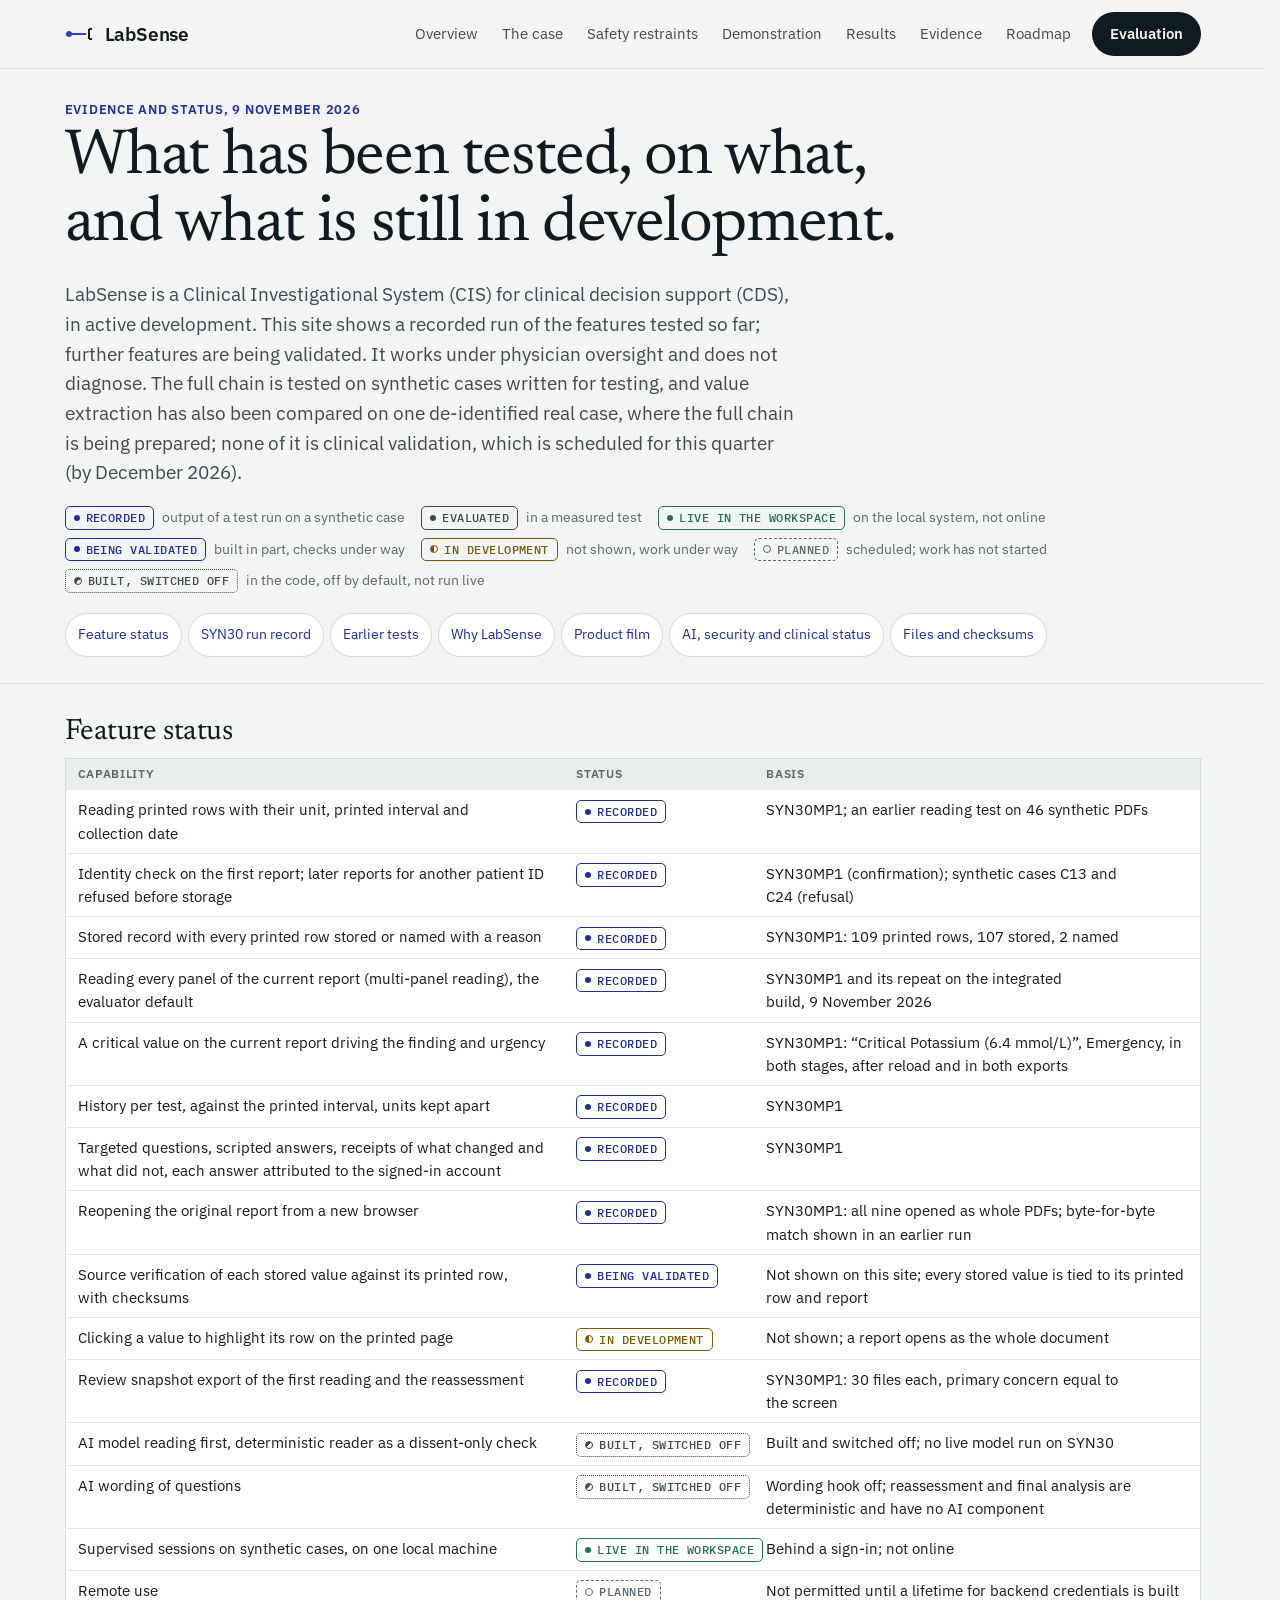
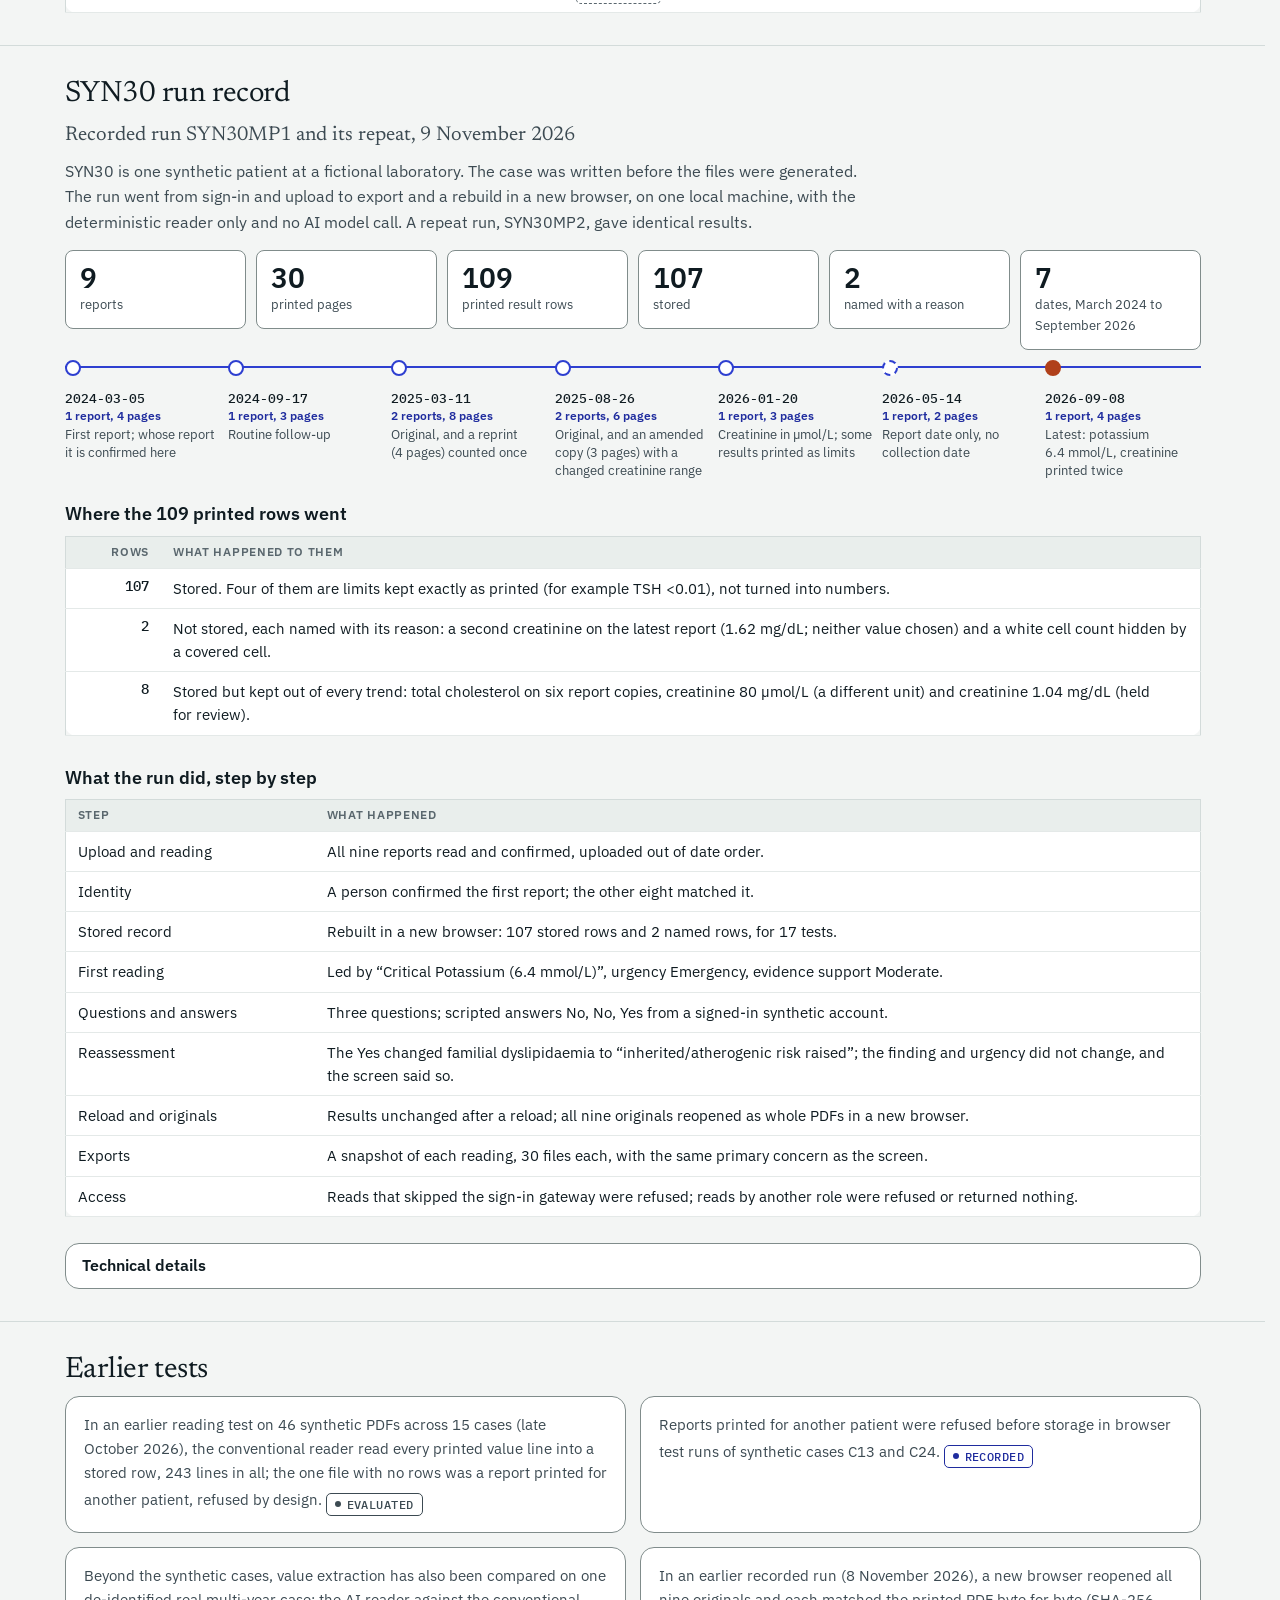
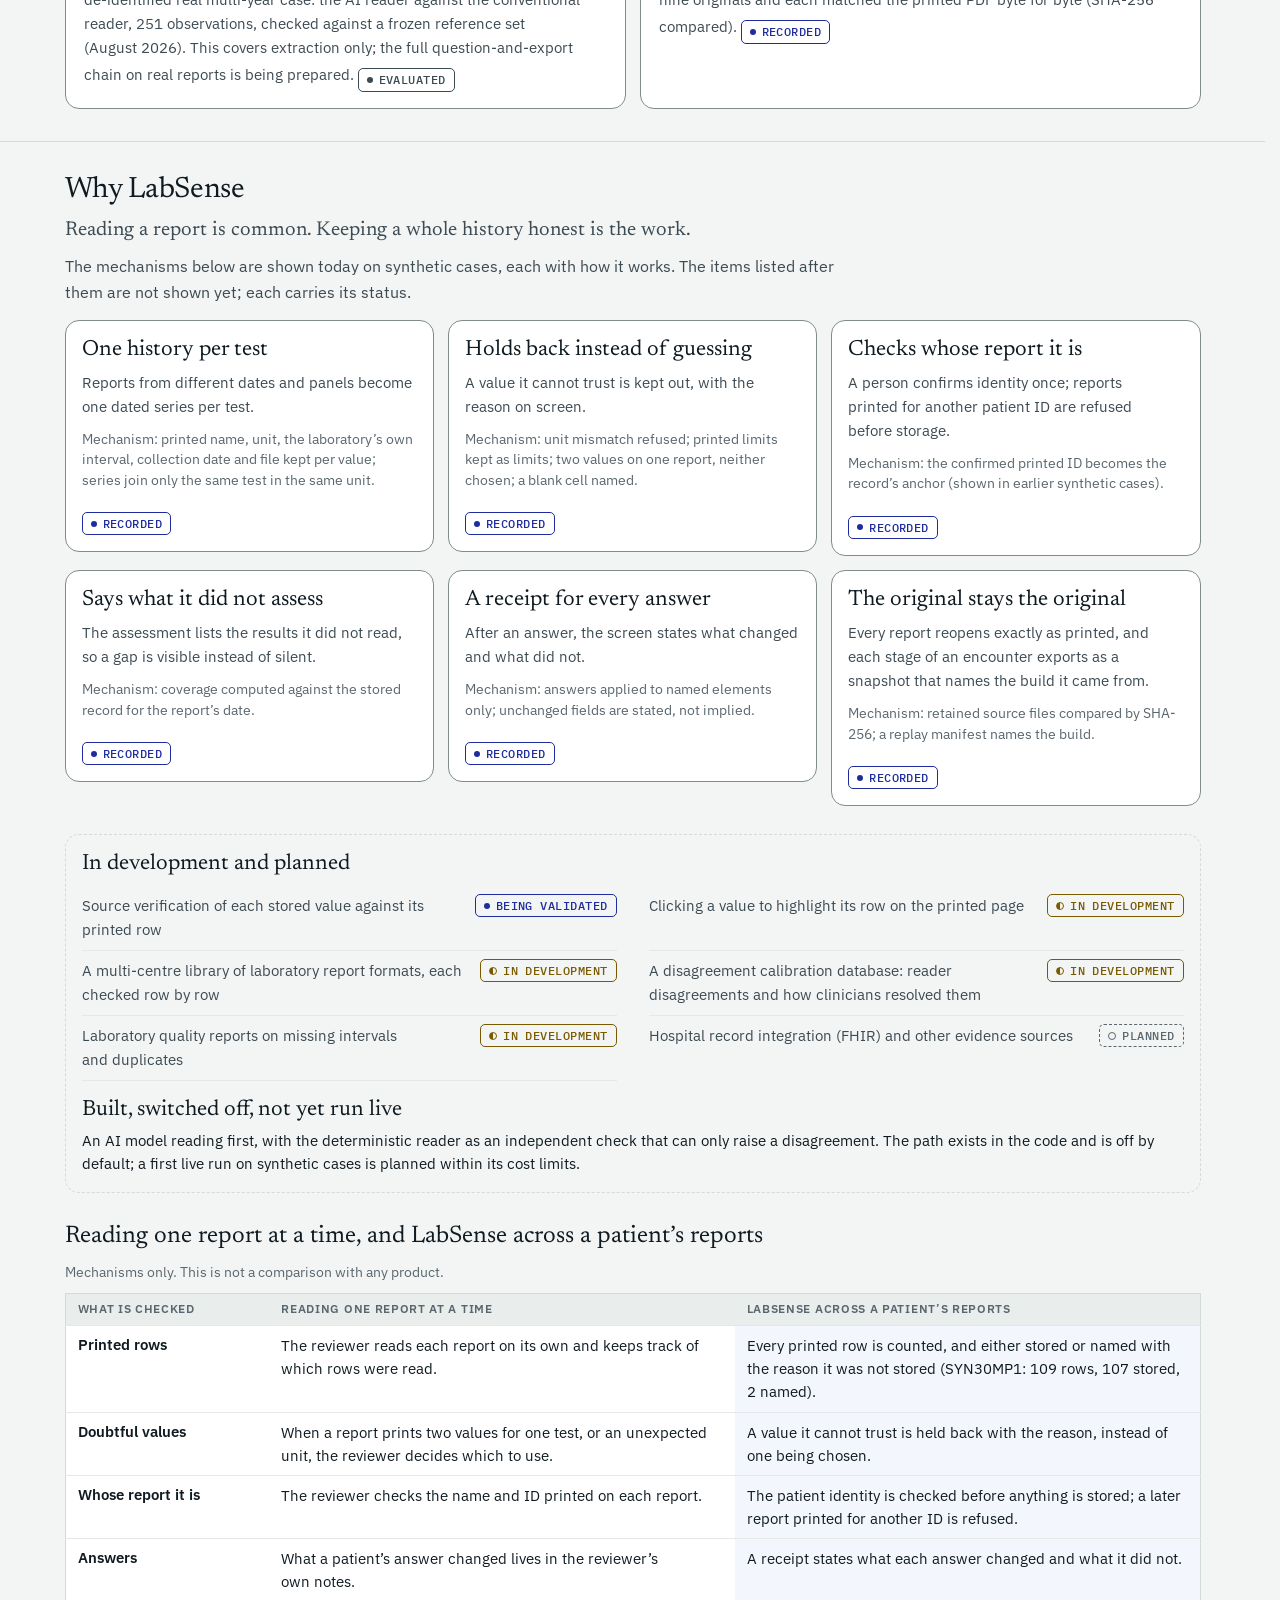
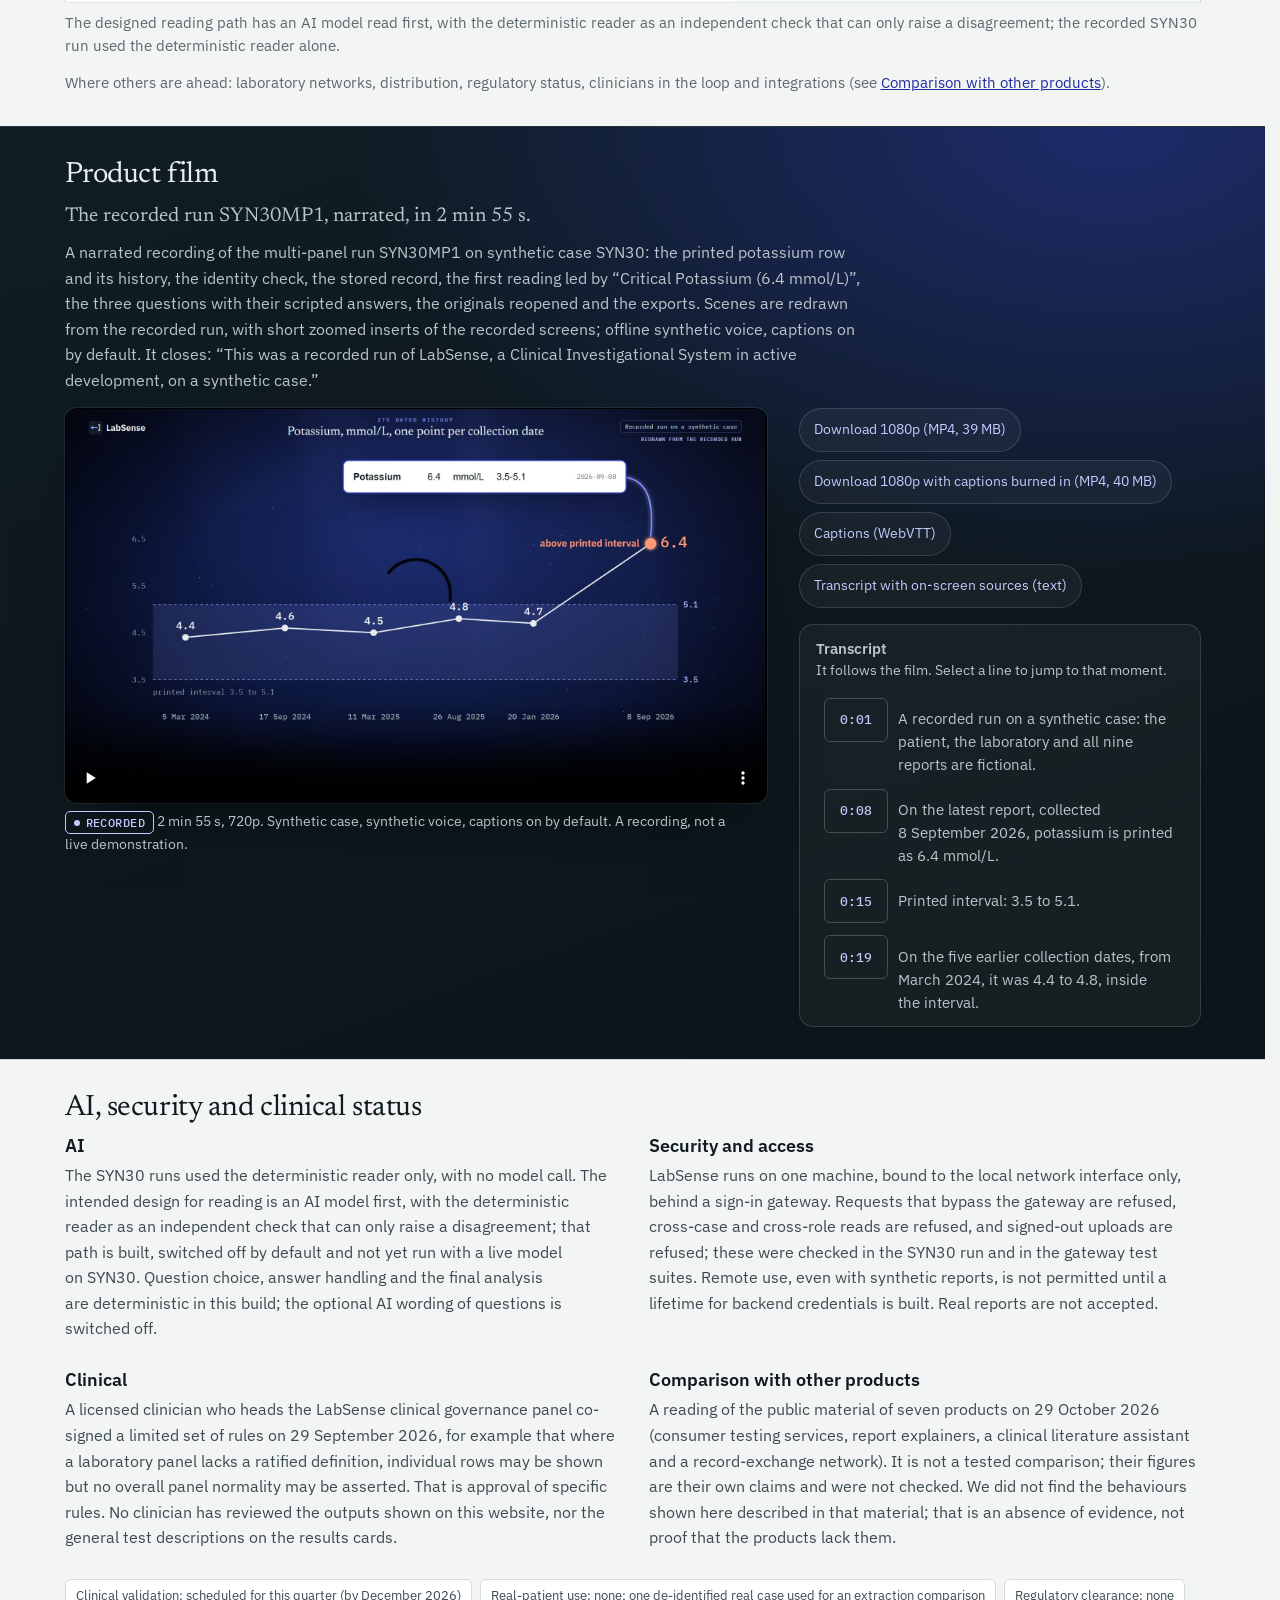
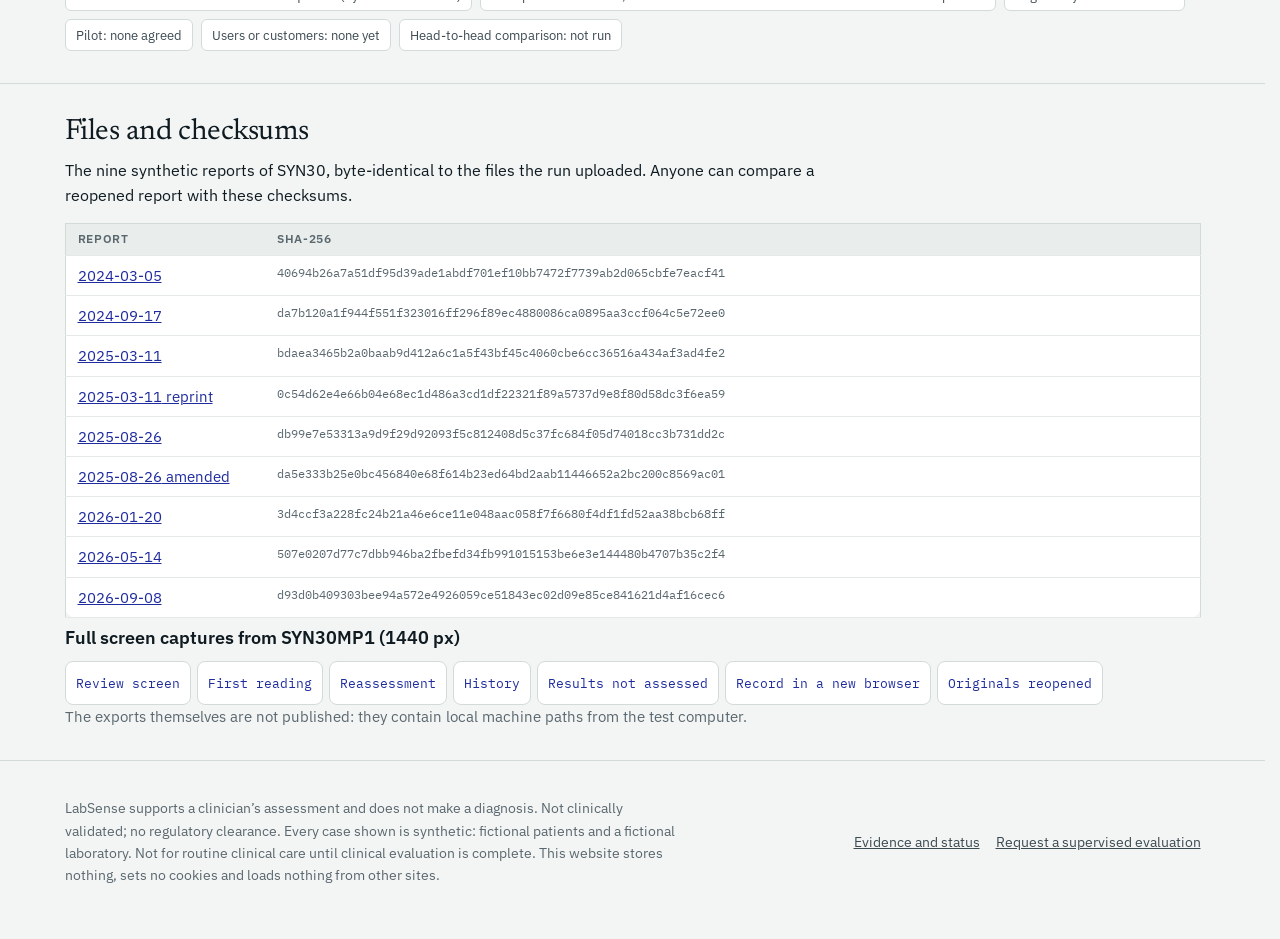
==== commit 4099b9c6: "Website v13: tighter spacing, hero rewrite, plain English rewrite, regression guards Tested tree d62" ====
--- a/evidence.html
+++ b/evidence.html
@@ -35,14 +35,14 @@
 <div class="wrap">
 <p class="eyebrow">Evidence and status, <span class="nw">9 November 2026</span></p>
 <h1 id="ev-h">What has been tested, on what, and what is still in development.</h1>
-<p class="lede">LabSense is a Clinical Investigational System (CIS) for clinical decision support (CDS), in active development. This site shows a recorded run of the features tested so far; further features are being validated. It works under physician oversight and does not diagnose. The full chain is tested on synthetic cases written for testing, and value extraction has also been compared on one de-identified real case, where the full chain is being prepared; none of it is clinical validation.</p>
+<p class="lede">LabSense is a Clinical Investigational System (CIS) for clinical decision support (CDS), in active development. This site shows a recorded run of the features tested so far; further features are being validated. It works under physician oversight and does not diagnose. The full chain is tested on synthetic cases written for testing, and value extraction has also been compared on one de-identified real case, where the full chain is being prepared; none of it is clinical validation, which is scheduled for this quarter (by <span class="nw">December 2026</span>).</p>
 <ul class="legend" aria-label="Labels used on these pages">
 <li><span class="tag recorded">Recorded</span> output of a test run on a synthetic case</li>
 <li><span class="tag evaluated">Evaluated</span> in a measured test</li>
 <li><span class="tag live">Live in the workspace</span> on the local system, not online</li>
 <li><span class="tag validating">Being validated</span> built in part, checks under way</li>
 <li><span class="tag indev">In development</span> not shown, work under way</li>
-<li><span class="tag planned">Planned</span> scheduled; work has not started</li>
+<li><span class="tag planned">Planned</span> scheduled; work has not started</li><li><span class="tag off">Built, switched off</span> in the code, off by default, not run live</li>
 </ul>
 <nav class="toc-nav" aria-label="Sections on this page"><ul class="toc">
 <li><a href="#status">Feature status</a></li>
@@ -66,7 +66,7 @@
 <tr><td data-l="Capability">Reading printed rows with their unit, printed interval and collection date</td><td data-l="Status"><span class="tag recorded">Recorded</span></td><td data-l="Basis">SYN30MP1; an earlier reading test on 46 synthetic PDFs</td></tr>
 <tr><td data-l="Capability">Identity check on the first report; later reports for another patient ID refused before storage</td><td data-l="Status"><span class="tag recorded">Recorded</span></td><td data-l="Basis">SYN30MP1 (confirmation); synthetic cases C13 and C24 (refusal)</td></tr>
 <tr><td data-l="Capability">Stored record with every printed row stored or named with a reason</td><td data-l="Status"><span class="tag recorded">Recorded</span></td><td data-l="Basis">SYN30MP1: 109 printed rows, 107 stored, 2 named</td></tr>
-<tr><td data-l="Capability">Reading every panel of the current report (multi-panel reading), the evaluator default</td><td data-l="Status"><span class="tag recorded">Recorded</span></td><td data-l="Basis">SYN30MP1 and its repeat on the integrated build, <span class="nw">9 Nov 2026</span></td></tr>
+<tr><td data-l="Capability">Reading every panel of the current report (multi-panel reading), the evaluator default</td><td data-l="Status"><span class="tag recorded">Recorded</span></td><td data-l="Basis">SYN30MP1 and its repeat on the integrated build, <span class="nw">9 November 2026</span></td></tr>
 <tr><td data-l="Capability">A critical value on the current report driving the finding and urgency</td><td data-l="Status"><span class="tag recorded">Recorded</span></td><td data-l="Basis">SYN30MP1: &ldquo;Critical Potassium (<span class="nw">6.4 mmol/L</span>)&rdquo;, Emergency, in both stages, after reload and in both exports</td></tr>
 <tr><td data-l="Capability">History per test, against the printed interval, units kept apart</td><td data-l="Status"><span class="tag recorded">Recorded</span></td><td data-l="Basis">SYN30MP1</td></tr>
 <tr><td data-l="Capability">Targeted questions, scripted answers, receipts of what changed and what did not, each answer attributed to the signed-in account</td><td data-l="Status"><span class="tag recorded">Recorded</span></td><td data-l="Basis">SYN30MP1</td></tr>
@@ -74,8 +74,8 @@
 <tr><td data-l="Capability">Source verification of each stored value against its printed row, with checksums</td><td data-l="Status"><span class="tag validating">Being validated</span></td><td data-l="Basis">Not shown on this site; every stored value is tied to its printed row and report</td></tr>
 <tr><td data-l="Capability">Clicking a value to highlight its row on the printed page</td><td data-l="Status"><span class="tag indev">In development</span></td><td data-l="Basis">Not shown; a report opens as the whole document</td></tr>
 <tr><td data-l="Capability">Review snapshot export of the first reading and the reassessment</td><td data-l="Status"><span class="tag recorded">Recorded</span></td><td data-l="Basis">SYN30MP1: 30 files each, primary concern equal to the screen</td></tr>
-<tr><td data-l="Capability">AI model reading first, deterministic reader as a dissent-only check</td><td data-l="Status"><span class="tag planned">Planned</span></td><td data-l="Basis">Built and switched off; no live model run on SYN30</td></tr>
-<tr><td data-l="Capability">AI wording of questions; AI reassessment or final analysis</td><td data-l="Status"><span class="tag planned">Planned</span></td><td data-l="Basis">Wording hook off; reassessment and analysis are deterministic and have no AI component</td></tr>
+<tr><td data-l="Capability">AI model reading first, deterministic reader as a dissent-only check</td><td data-l="Status"><span class="tag off">Built, switched off</span></td><td data-l="Basis">Built and switched off; no live model run on SYN30</td></tr>
+<tr><td data-l="Capability">AI wording of questions</td><td data-l="Status"><span class="tag off">Built, switched off</span></td><td data-l="Basis">Wording hook off; reassessment and final analysis are deterministic and have no AI component</td></tr>
 <tr><td data-l="Capability">Supervised sessions on synthetic cases, on one local machine</td><td data-l="Status"><span class="tag live">Live in the workspace</span></td><td data-l="Basis">Behind a sign-in; not online</td></tr>
 <tr><td data-l="Capability">Remote use</td><td data-l="Status"><span class="tag planned">Planned</span></td><td data-l="Basis">Not permitted until a lifetime for backend credentials is built</td></tr>
 </tbody>
@@ -139,7 +139,7 @@
 <details class="tech">
 <summary>Technical details</summary>
 <div class="tech-b">
-<p>Counting: the record screen&rsquo;s heading reads &ldquo;103 stored values&rdquo; because it counts numbers only; the 4 printed limits (eGFR &gt;90, TSH &lt;0.01, urine albumin/creatinine ratio &lt;3, ferritin &lt;5, all on the report of <span class="nw">2026-01-20</span>) are stored as text and listed under it, and the run&rsquo;s retrieval check counts 107 stored rows. 107 stored plus 2 named equals the 109 result rows printed on the nine PDFs, with the reprint and the amended report counted as printed. The first reading read 13 of the 19 value-bearing lines of the latest report, as the app counts lines; that report prints 15 result rows.</p>
+<p>Counting: the record screen&rsquo;s heading reads &ldquo;103 stored values&rdquo; because it counts numbers only; the 4 printed limits (eGFR &gt;90, TSH &lt;0.01, urine albumin/creatinine ratio &lt;3, ferritin &lt;5, all on the report of <span class="nw">2026-01-20</span>) are stored as text and listed under it, and the run&rsquo;s retrieval check counts 107 stored rows. 107 stored plus 2 named equals the 109 result rows printed on the nine PDFs, with the reprint and the amended report counted as printed. The first reading read 13 of the 19 value-bearing lines of the latest report, as LabSense counts lines; that report prints 15 result rows.</p>
 <p>Configuration: every panel of each report read (multi-panel reading), the configuration used for evaluator sessions.</p>
 <p>Timings on the server: reading <span class="nw">6 to 15 s</span> per report; record read at most <span class="nw">264 ms</span>; consult median <span class="nw">375 ms</span>, slowest <span class="nw">766 ms</span>; reopening <span class="nw">47 to 125 ms</span> per document; <span class="nw">2.8 s</span> per export. Driver step times include fixed waits and other work ran on the same machine, so these are upper bounds.</p>
 <p>Builds: backend integ/sb22-security c0c5e123 (later commits to 954e7a32 change AI cost handling only), frontend aa06e68 (configuration 884766d makes multi-panel reading the default in the controlled evaluator build), gateway bd866d28.</p>
@@ -165,7 +165,7 @@
 <div class="wrap">
 <div class="sec-head">
 <div><h2 id="why-h">Why LabSense</h2><p class="sub-h">Reading a report is common. Keeping a whole history honest is the work.</p></div>
-<p>The mechanisms below are shown today on synthetic cases, each with how it works. The advantages listed after them do not exist yet: they would need use, data and clinical review.</p>
+<p>The mechanisms below are shown today on synthetic cases, each with how it works. The items listed after them are not shown yet; each carries its status.</p>
 </div>
 <div class="why-grid">
 <ul class="mech">
@@ -203,7 +203,7 @@
 </tbody>
 </table>
 </div>
-<p class="small muted">The designed reading path has an AI model read first, with a deterministic validator that can only raise a disagreement; the recorded SYN30 run used the deterministic reader alone.</p>
+<p class="small muted">The designed reading path has an AI model read first, with the deterministic reader as an independent check that can only raise a disagreement; the recorded SYN30 run used the deterministic reader alone.</p>
 <p class="small muted ahead">Where others are ahead: laboratory networks, distribution, regulatory status, clinicians in the loop and integrations (see <a href="#limits">Comparison with other products</a>).</p>
 
 </div>
@@ -229,7 +229,8 @@
 <a href="assets/media/labsense_film_syn30mp1_v3_transcript.md" download>Transcript with on-screen sources (text)</a>
 </div>
 <div class="tx" data-tx>
-<p class="tx-h">Transcript <span>follows the film; select a line to jump to it</span></p>
+<p class="tx-h">Transcript</p>
+<p class="tx-hint">It follows the film. Select a line to jump to that moment.</p>
 <ol class="tx-list"><li data-start="1.40" data-end="7.00"><span class="tx-t">0:01</span> <span class="tx-x">A recorded run on a synthetic case: the patient, the laboratory and all nine reports are fictional.</span></li>
 <li data-start="8.60" data-end="15.46"><span class="tx-t">0:08</span> <span class="tx-x">On the latest report, collected <span class="nw">8 September 2026</span>, potassium is printed as <span class="nw">6.4 mmol/L</span>.</span></li>
 <li data-start="15.61" data-end="18.49"><span class="tx-t">0:15</span> <span class="tx-x">Printed interval: <span class="nw">3.5 to 5.1</span>.</span></li>
@@ -325,7 +326,7 @@
 
 <footer class="foot">
 <div class="wrap">
-<p>LabSense AI supports a clinician&rsquo;s assessment and does not make a diagnosis. Not clinically validated; no regulatory clearance. Every case shown is synthetic: fictional patients and a fictional laboratory. Not for routine clinical care until clinical evaluation is complete. This website stores nothing, sets no cookies and loads nothing from other sites.</p>
+<p>LabSense supports a clinician&rsquo;s assessment and does not make a diagnosis. Not clinically validated; no regulatory clearance. Every case shown is synthetic: fictional patients and a fictional laboratory. Not for routine clinical care until clinical evaluation is complete. This website stores nothing, sets no cookies and loads nothing from other sites.</p>
 <nav aria-label="Footer"><a href="evidence.html">Evidence and status</a><a href="index.html#access">Request a supervised evaluation</a></nav>
 </div>
 </footer>
--- a/assets/site.css
+++ b/assets/site.css
@@ -1,1384 +1,1529 @@
-/* LabSense site stylesheet (Lane WS2, 8 Nov 2026). One stylesheet for every page.
-   Tokens are copied unchanged from the v5 design system (assets/v5.css :root, the source of truth); the site
-   makes no third-party request. Ultramarine is the source line and primary action, cinnabar a value outside its
-   printed interval, crimson a refusal or held value, sage a confirmation, amber an open item or caveat. */
-
-@font-face{font-family:'Newsreader';font-style:normal;font-weight:400;font-display:swap;src:url('fonts/newsreader-latin-400-normal.woff2') format('woff2')}
-@font-face{font-family:'Newsreader';font-style:normal;font-weight:500;font-display:swap;src:url('fonts/newsreader-latin-500-normal.woff2') format('woff2')}
-@font-face{font-family:'Newsreader';font-style:italic;font-weight:400;font-display:swap;src:url('fonts/newsreader-latin-400-italic.woff2') format('woff2')}
-@font-face{font-family:'IBM Plex Sans';font-style:normal;font-weight:400;font-display:swap;src:url('fonts/ibm-plex-sans-latin-400-normal.woff2') format('woff2')}
-@font-face{font-family:'IBM Plex Sans';font-style:normal;font-weight:500;font-display:swap;src:url('fonts/ibm-plex-sans-latin-500-normal.woff2') format('woff2')}
-@font-face{font-family:'IBM Plex Sans';font-style:normal;font-weight:600;font-display:swap;src:url('fonts/ibm-plex-sans-latin-600-normal.woff2') format('woff2')}
-@font-face{font-family:'IBM Plex Mono';font-style:normal;font-weight:400;font-display:swap;src:url('fonts/ibm-plex-mono-latin-400-normal.woff2') format('woff2')}
-@font-face{font-family:'IBM Plex Mono';font-style:normal;font-weight:500;font-display:swap;src:url('fonts/ibm-plex-mono-latin-500-normal.woff2') format('woff2')}
-
-:root{
-  --bg:#f3f5f4; --bg-2:#e9eeec; --surface:#ffffff; --ink:#0f1b21; --ink-2:#3c4a52; --ink-3:#5a676e;
-  --rule:#d3dbda; --rule-2:#e4e9e8;
-  --trace:#2e3fd0; --trace-ink:#ffffff; --trace-soft:#e7eafc; --trace-deep:#1f2c9e;
-  --out:#b0401a; --out-soft:#f8e7df;
-  --refuse:#a3122a; --refuse-soft:#f8e2e6;
-  --ok:#22704f; --ok-soft:#e2f1ea;
-  --open:#7a5a00; --open-soft:#fbf1d6;
-  --focus:#2e3fd0;
-  --display:'Newsreader',Georgia,'Times New Roman',serif;
-  --ui:'IBM Plex Sans',system-ui,-apple-system,'Segoe UI',sans-serif;
-  --mono:'IBM Plex Mono',ui-monospace,'Cascadia Mono',Consolas,monospace;
-  --r:14px; --r-sm:8px; --shadow:0 1px 2px rgba(15,27,33,.06),0 8px 24px -12px rgba(15,27,33,.18);
-  --wrap:1200px; --gutter:32px;
-  --ease:cubic-bezier(.2,.7,.2,1);
-  --head:68px;
+/* LabSense site stylesheet (Lane WS2, 8 Nov 2026). One stylesheet for every page.
+   Tokens are copied unchanged from the v5 design system (assets/v5.css :root, the source of truth); the site
+   makes no third-party request. Ultramarine is the source line and primary action, cinnabar a value outside its
+   printed interval, crimson a refusal or held value, sage a confirmation, amber an open item or caveat. */
+
+@font-face{font-family:'Newsreader';font-style:normal;font-weight:400;font-display:swap;src:url('fonts/newsreader-latin-400-normal.woff2') format('woff2')}
+@font-face{font-family:'Newsreader';font-style:normal;font-weight:500;font-display:swap;src:url('fonts/newsreader-latin-500-normal.woff2') format('woff2')}
+@font-face{font-family:'Newsreader';font-style:italic;font-weight:400;font-display:swap;src:url('fonts/newsreader-latin-400-italic.woff2') format('woff2')}
+@font-face{font-family:'IBM Plex Sans';font-style:normal;font-weight:400;font-display:swap;src:url('fonts/ibm-plex-sans-latin-400-normal.woff2') format('woff2')}
+@font-face{font-family:'IBM Plex Sans';font-style:normal;font-weight:500;font-display:swap;src:url('fonts/ibm-plex-sans-latin-500-normal.woff2') format('woff2')}
+@font-face{font-family:'IBM Plex Sans';font-style:normal;font-weight:600;font-display:swap;src:url('fonts/ibm-plex-sans-latin-600-normal.woff2') format('woff2')}
+@font-face{font-family:'IBM Plex Mono';font-style:normal;font-weight:400;font-display:swap;src:url('fonts/ibm-plex-mono-latin-400-normal.woff2') format('woff2')}
+@font-face{font-family:'IBM Plex Mono';font-style:normal;font-weight:500;font-display:swap;src:url('fonts/ibm-plex-mono-latin-500-normal.woff2') format('woff2')}
+
+:root{
+  --bg:#f3f5f4; --bg-2:#e9eeec; --surface:#ffffff; --ink:#0f1b21; --ink-2:#3c4a52; --ink-3:#5a676e;
+  --rule:#d3dbda; --rule-2:#e4e9e8;
+  --trace:#2e3fd0; --trace-ink:#ffffff; --trace-soft:#e7eafc; --trace-deep:#1f2c9e;
+  --out:#b0401a; --out-soft:#f8e7df;
+  --refuse:#a3122a; --refuse-soft:#f8e2e6;
+  --ok:#22704f; --ok-soft:#e2f1ea;
+  --open:#7a5a00; --open-soft:#fbf1d6;
+  --focus:#2e3fd0;
+  --display:'Newsreader',Georgia,'Times New Roman',serif;
+  --ui:'IBM Plex Sans',system-ui,-apple-system,'Segoe UI',sans-serif;
+  --mono:'IBM Plex Mono',ui-monospace,'Cascadia Mono',Consolas,monospace;
+  --r:14px; --r-sm:8px; --shadow:0 1px 2px rgba(15,27,33,.06),0 8px 24px -12px rgba(15,27,33,.18);
+  --wrap:1200px; --gutter:32px;
+  --ease:cubic-bezier(.2,.7,.2,1);
+  --head:68px;
+}
+@media (prefers-color-scheme:dark){
+  :root:not([data-theme="light"]){
+    --bg:#0c1316; --bg-2:#111a1e; --surface:#131d22; --ink:#e8eef0; --ink-2:#b6c3c8; --ink-3:#8d9ca2;
+    --rule:#243238; --rule-2:#1b272c; --trace:#8f9cff; --trace-ink:#0c1316; --trace-soft:#1c2350; --trace-deep:#b9c1ff;
+    --out:#ff9a73; --out-soft:#3a2018; --refuse:#ff7d8f; --refuse-soft:#3a1820; --ok:#6fd3a5; --ok-soft:#13302a;
+    --open:#f0c35a; --open-soft:#33290f; --focus:#8f9cff; --shadow:0 1px 2px rgba(0,0,0,.3),0 10px 28px -14px rgba(0,0,0,.6);
+  }
+}
+:root[data-theme="dark"]{
+  --bg:#0c1316; --bg-2:#111a1e; --surface:#131d22; --ink:#e8eef0; --ink-2:#b6c3c8; --ink-3:#8d9ca2;
+  --rule:#243238; --rule-2:#1b272c; --trace:#8f9cff; --trace-ink:#0c1316; --trace-soft:#1c2350; --trace-deep:#b9c1ff;
+  --out:#ff9a73; --out-soft:#3a2018; --refuse:#ff7d8f; --refuse-soft:#3a1820; --ok:#6fd3a5; --ok-soft:#13302a;
+  --open:#f0c35a; --open-soft:#33290f; --focus:#8f9cff;
+}
+
+*{box-sizing:border-box}
+html{-webkit-text-size-adjust:100%;scroll-behavior:smooth;scroll-padding-top:calc(var(--head) + 16px)}
+@media (prefers-reduced-motion:reduce){html{scroll-behavior:auto}*,*::before,*::after{transition:none!important;animation:none!important}}
+body{margin:0;background:var(--bg);color:var(--ink);font:16px/1.6 var(--ui);font-feature-settings:"kern","liga";overflow-wrap:break-word}
+img,svg,video{max-width:100%}
+img{height:auto}
+a{color:var(--trace-deep)}
+a:hover{color:var(--trace)}
+:focus-visible{outline:3px solid var(--focus);outline-offset:3px;border-radius:4px}
+[id]{scroll-margin-top:calc(var(--head) + 16px)}
+.skip{position:absolute;left:-999px;top:8px;background:var(--ink);color:var(--bg);padding:12px 16px;border-radius:6px;z-index:20}
+.skip:focus{left:16px}
+.wrap{max-width:var(--wrap);margin:0 auto;padding:0 var(--gutter)}
+.num,.mono{font-family:var(--mono);font-variant-numeric:tabular-nums}
+.sr{position:absolute!important;width:1px;height:1px;overflow:hidden;clip:rect(0 0 0 0);white-space:nowrap}
+p{margin:0 0 14px}
+ul,ol{margin:0 0 14px;padding-left:20px}
+li{margin-bottom:6px}
+
+/* header */
+.top{position:sticky;top:0;z-index:10;background:var(--bg);border-bottom:1px solid var(--rule)}
+@supports (backdrop-filter:blur(8px)){.top{background:color-mix(in srgb,var(--bg) 90%,transparent);backdrop-filter:saturate(1.4) blur(10px)}}
+.top .wrap{display:flex;align-items:center;justify-content:space-between;gap:20px;min-height:var(--head)}
+.brand{display:flex;align-items:center;gap:10px;color:var(--ink);text-decoration:none;font:600 18.5px/1 var(--ui);letter-spacing:-.01em;min-height:44px}
+.brand svg{width:30px;height:16px;flex:none}
+.brand .proto{font:500 11px/1 var(--mono);letter-spacing:.06em;text-transform:uppercase;color:var(--ink-3);border:1px solid var(--rule);border-radius:5px;padding:4px 6px}
+.nav{display:flex;align-items:center;gap:2px;font-size:14.5px}
+.nav a{color:var(--ink-2);text-decoration:none;padding:0 11px;border-radius:999px;min-height:44px;display:inline-flex;align-items:center}
+.nav a:hover{color:var(--ink);background:var(--bg-2)}
+.nav a[aria-current="page"]{color:var(--ink);font-weight:600}
+.nav .go{background:var(--ink);color:var(--bg);font-weight:600;padding:0 18px;margin-left:8px}
+.nav .go:hover{background:var(--trace);color:var(--trace-ink)}
+.menu-btn{display:none;align-items:center;gap:8px;min-height:44px;min-width:44px;padding:0 14px;border:1px solid var(--rule);border-radius:999px;background:var(--surface);color:var(--ink);font:600 14px var(--ui);cursor:pointer}
+.menu-btn svg{width:18px;height:18px}
+@media (max-width:1060px){
+  .menu-btn{display:inline-flex}
+  .js .nav{display:none;position:absolute;left:0;right:0;top:100%;flex-direction:column;align-items:stretch;gap:0;padding:8px var(--gutter) 16px;background:var(--bg);border-bottom:1px solid var(--rule);box-shadow:var(--shadow)}
+  .js .nav.open{display:flex}
+  .js .nav a{border-radius:8px;padding:0 12px;font-size:16px}
+  .js .nav .go{margin:8px 0 0;justify-content:center}
+  .nojs-nav .nav{flex-wrap:wrap}
+}
+html:not(.js) .menu-btn{display:none}
+@media (max-width:1060px){html:not(.js) .top .wrap{flex-wrap:wrap;padding-top:8px;padding-bottom:8px}html:not(.js) .nav{flex-wrap:wrap}}
+
+/* type */
+.eyebrow{font:500 12.5px/1.3 var(--mono);letter-spacing:.08em;text-transform:uppercase;color:var(--trace-deep);margin:0 0 16px}
+h1{font:400 clamp(38px,5vw,64px)/1.04 var(--display);letter-spacing:-.022em;margin:0 0 22px}
+h1 em{font-style:italic;color:var(--trace)}
+h2{font:400 clamp(30px,3.3vw,44px)/1.1 var(--display);letter-spacing:-.015em;margin:0 0 14px}
+h3{font:600 18px/1.3 var(--ui);margin:0 0 8px}
+h4{font:600 15px/1.35 var(--ui);margin:0 0 6px}
+.lede{font-size:clamp(17px,1.45vw,19px);color:var(--ink-2);max-width:40em;margin:0 0 18px}
+.muted{color:var(--ink-3)}
+.small{font-size:14.5px}
+
+/* buttons */
+.btns{display:flex;gap:10px;flex-wrap:wrap;margin:26px 0 0}
+.btn{display:inline-flex;align-items:center;justify-content:center;gap:9px;min-height:48px;padding:0 22px;border-radius:999px;border:1px solid var(--ink);color:var(--ink);background:transparent;font:600 15.5px/1.2 var(--ui);text-decoration:none;cursor:pointer;transition:transform .15s var(--ease),background .15s}
+.btn:hover{transform:translateY(-1px);color:var(--ink)}
+.btn.primary{background:var(--ink);color:var(--bg)}
+.btn.primary:hover{background:var(--trace);border-color:var(--trace);color:var(--trace-ink)}
+.btn svg{width:16px;height:12px}
+
+/* claim tags (five only) */
+.tag{display:inline-flex;align-items:center;gap:6px;font:500 11.5px/1 var(--mono);letter-spacing:.04em;text-transform:uppercase;padding:5px 8px;border-radius:5px;border:1px solid currentColor;white-space:nowrap;vertical-align:middle}
+.tag::before{content:"";width:6px;height:6px;border-radius:50%;background:currentColor}
+.tag.recorded{color:var(--trace-deep)}
+.tag.evaluated{color:var(--ink-2)}
+.tag.live{color:var(--ok)}
+.tag.open{color:var(--open)}
+.tag.planned{color:var(--ink-3);border-style:dashed}
+.tag.planned::before{background:transparent;border:1px solid currentColor}
+.legend{display:flex;flex-wrap:wrap;gap:8px 16px;align-items:center;font-size:13.5px;color:var(--ink-3);margin:0;padding:0;list-style:none}
+.legend li{display:flex;gap:8px;align-items:center;margin:0}
+
+/* hero */
+.hero{padding:56px 0 36px}
+.hero-grid{display:grid;grid-template-columns:minmax(0,7fr) minmax(0,4fr);gap:56px;align-items:start}
+.hard{margin:0 0 16px;color:var(--ink-2);max-width:40em}
+.status-line{margin:22px 0 0;font:13px/1.5 var(--mono);color:var(--ink-3)}
+.status-line a{color:var(--ink-2)}
+.glance{background:var(--surface);border:1px solid var(--rule);border-radius:var(--r);box-shadow:var(--shadow);padding:24px}
+.glance h2{font:500 12.5px/1.3 var(--mono);letter-spacing:.07em;text-transform:uppercase;color:var(--ink-3);margin:0 0 4px}
+.glance .who{font:400 21px/1.3 var(--display);margin:0 0 16px}
+.glance dl{display:grid;grid-template-columns:auto 1fr;gap:10px 16px;margin:0 0 16px;align-items:baseline}
+.glance dt{font:500 30px/1 var(--mono);letter-spacing:-.02em}
+.glance dd{margin:0;color:var(--ink-2);font-size:14.5px}
+.glance .run{font:12.5px/1.55 var(--mono);color:var(--ink-3);border-top:1px solid var(--rule-2);padding-top:12px;margin:0}
+.explore{margin:18px 0 0;padding:0;list-style:none;display:grid;gap:8px}
+.explore li{margin:0}
+.explore a{display:flex;justify-content:space-between;gap:12px;align-items:center;min-height:44px;padding:0 14px;border:1px solid var(--rule);border-radius:10px;text-decoration:none;color:var(--ink);font-size:15px;background:var(--surface)}
+.explore a:hover{border-color:var(--trace);color:var(--trace-deep)}
+.explore span{font:12px var(--mono);color:var(--ink-3)}
+
+/* sections */
+section.band{padding:80px 0;border-top:1px solid var(--rule)}
+section.band.alt{background:var(--surface)}
+.sec-head{display:grid;grid-template-columns:minmax(0,6fr) minmax(0,5fr);gap:48px;align-items:end;margin-bottom:32px}
+.sec-head p{color:var(--ink-2);margin:0}
+.sec-head .eyebrow{margin-bottom:12px}
+
+/* the worked case: recorded playback frame */
+.case-note{display:grid;grid-template-columns:minmax(0,1fr) minmax(0,1fr);gap:16px;margin:0 0 20px}
+.note{border:1px solid var(--rule);border-radius:10px;padding:14px 16px;background:var(--surface);font-size:14.5px;color:var(--ink-2)}
+.note b{color:var(--ink);font-weight:600}
+.case{background:var(--surface);border:1px solid var(--rule);border-radius:18px;box-shadow:var(--shadow);overflow:hidden}
+.case-bar{display:flex;flex-wrap:wrap;gap:8px 16px;align-items:center;justify-content:space-between;padding:12px 18px;border-bottom:1px solid var(--rule);background:var(--bg-2);font:12.5px/1.4 var(--mono);color:var(--ink-2)}
+.case-bar .rec{display:inline-flex;align-items:center;gap:8px}
+.case-bar .rec::before{content:"";width:9px;height:9px;border-radius:2px;background:var(--ink-3)}
+.case-body{display:grid;grid-template-columns:250px minmax(0,1fr)}
+.stops{list-style:none;margin:0;padding:12px;border-right:1px solid var(--rule);background:var(--bg-2);display:flex;flex-direction:column;gap:4px}
+.stops li{margin:0}
+.stops a,.stops button{all:unset;box-sizing:border-box;display:grid;grid-template-columns:28px 1fr;gap:10px;align-items:center;width:100%;min-height:52px;padding:8px 12px;border-radius:10px;cursor:pointer;color:var(--ink-2);font:500 14.5px/1.3 var(--ui)}
+.stops .n{font:500 12px/1 var(--mono);width:28px;height:28px;border-radius:50%;display:grid;place-items:center;border:1px solid var(--rule);background:var(--surface);color:var(--ink-3)}
+.stops .chain{display:block;font:11.5px/1.3 var(--mono);color:var(--ink-3);margin-top:2px}
+.stops button:hover,.stops a:hover{background:var(--surface);color:var(--ink)}
+.stops button[aria-selected="true"]{background:var(--surface);color:var(--ink);box-shadow:var(--shadow)}
+.stops button[aria-selected="true"] .n{background:var(--trace);border-color:var(--trace);color:var(--trace-ink)}
+.stops button:focus-visible,.stops a:focus-visible{outline:3px solid var(--focus);outline-offset:-3px}
+.stop{padding:30px 34px 26px;min-width:0}
+.js .stop[hidden]{display:none}
+.stop + .stop{border-top:1px solid var(--rule)}
+.js .stop + .stop{border-top:0}
+.stop-k{font:500 12px/1.3 var(--mono);letter-spacing:.07em;text-transform:uppercase;color:var(--ink-3);margin:0 0 8px}
+.stop h3{font:400 clamp(25px,2.4vw,32px)/1.15 var(--display);letter-spacing:-.01em;margin:0 0 12px}
+.stop .lead{color:var(--ink-2);max-width:46em}
+.stop-grid{display:grid;grid-template-columns:minmax(0,1.05fr) minmax(0,.95fr);gap:28px;align-items:start;margin-top:18px}
+.stop-grid.even{grid-template-columns:minmax(0,1fr) minmax(0,1fr)}
+.roles{display:grid;grid-template-columns:repeat(3,minmax(0,1fr));gap:12px;margin:22px 0 0;padding:0;list-style:none}
+.roles li{margin:0;border-top:2px solid var(--rule);padding:12px 2px 0;font-size:14.5px;color:var(--ink-2)}
+.roles li.you{border-top-color:var(--trace)}
+.roles li.sys{border-top-color:var(--ink-3)}
+.roles li.judge{border-top-color:var(--ok)}
+.roles h4{font:500 12px/1.3 var(--mono);letter-spacing:.06em;text-transform:uppercase;color:var(--ink);margin:0 0 6px}
+.stop-nav{display:flex;justify-content:space-between;gap:12px;align-items:center;margin-top:22px;padding-top:16px;border-top:1px solid var(--rule-2)}
+.stop-nav .pos{font:12.5px var(--mono);color:var(--ink-3)}
+.stop-nav button{min-height:44px;padding:0 18px;border-radius:999px;border:1px solid var(--ink);background:var(--surface);color:var(--ink);font:600 14.5px var(--ui);cursor:pointer}
+.stop-nav button.next{background:var(--ink);color:var(--bg)}
+.stop-nav button:hover:not([disabled]){background:var(--trace);border-color:var(--trace);color:var(--trace-ink)}
+.stop-nav button[disabled]{opacity:.4;cursor:not-allowed}
+html:not(.js) .stop-nav,html:not(.js) .stops{display:none}
+html:not(.js) .case-body{grid-template-columns:1fr}
+
+/* optional depth */
+details.depth{margin-top:20px;border:1px solid var(--rule);border-radius:12px;background:var(--bg)}
+details.depth > summary{cursor:pointer;list-style:none;display:flex;gap:10px;align-items:center;min-height:48px;padding:0 16px;font:600 14.5px var(--ui);color:var(--ink)}
+details.depth > summary::-webkit-details-marker{display:none}
+details.depth > summary::before{content:"";width:8px;height:8px;border-right:2px solid var(--ink-2);border-bottom:2px solid var(--ink-2);transform:rotate(-45deg);transition:transform .15s}
+details.depth[open] > summary::before{transform:rotate(45deg)}
+details.depth > summary span{font:400 13px var(--mono);color:var(--ink-3)}
+.depth-body{padding:4px 16px 18px}
+.depth-body p,.depth-body li{font-size:14.5px;color:var(--ink-2)}
+.cap{margin:0 0 16px}
+.cap img{display:block;width:100%;border:1px solid var(--rule);border-radius:8px;background:#fff}
+.cap figcaption{font:12.5px/1.55 var(--mono);color:var(--ink-3);margin-top:8px}
+.cap figcaption a{display:inline-flex;align-items:center;min-height:44px}
+
+/* report list */
+.reports{list-style:none;margin:0;padding:0;counter-reset:u;border:1px solid var(--rule);border-radius:12px;overflow:hidden}
+.reports li{display:grid;grid-template-columns:22px 100px 44px minmax(0,1fr);gap:10px;align-items:baseline;margin:0;padding:8px 14px;border-bottom:1px solid var(--rule-2);font-size:14.5px}
+.reports li:last-child{border-bottom:0}
+.reports li::before{counter-increment:u;content:counter(u);font:500 12px var(--mono);color:var(--ink-3)}
+.reports .d{font:500 14px var(--mono)}
+.reports .p{font:13px var(--mono);color:var(--ink-3)}
+.reports .w{color:var(--ink-2)}
+.reports li.latest{background:var(--trace-soft)}
+.page{margin:0}
+.page img{display:block;width:100%;border:1px solid var(--rule);border-radius:8px;background:#fff;box-shadow:var(--shadow)}
+.page figcaption{font:12.5px/1.5 var(--mono);color:var(--ink-3);margin-top:8px}
+.page figcaption a{display:inline-flex;align-items:center;min-height:44px}
+.pdfs{display:flex;flex-wrap:wrap;gap:6px;margin:12px 0 0;padding:0;list-style:none}
+.pdfs li{margin:0}
+.pdfs a{display:inline-flex;align-items:center;min-height:44px;padding:0 10px;border:1px solid var(--rule);border-radius:8px;font:12.5px var(--mono);text-decoration:none;background:var(--surface)}
+
+/* identity dialog (redrawn) */
+.dialog{border:1px solid var(--rule);border-radius:12px;padding:18px;background:var(--surface);box-shadow:var(--shadow)}
+.dialog h4{font:600 16px var(--ui);margin:0 0 8px}
+.dialog p{font-size:14.5px;color:var(--ink-2)}
+.dialog .opts{display:flex;flex-wrap:wrap;gap:8px}
+.dialog .opt{display:inline-flex;align-items:center;min-height:40px;padding:0 14px;border-radius:999px;border:1px solid var(--rule);font:600 13.5px var(--ui);color:var(--ink-2)}
+.dialog .opt.chosen{border-color:var(--ok);background:var(--ok-soft);color:var(--ok)}
+.rec-note{font:12.5px/1.5 var(--mono);color:var(--ink-3);margin:10px 0 0}
+
+/* row tables */
+.rt{width:100%;border-collapse:collapse;font-size:14.5px}
+.rt caption{text-align:left;font:500 12px/1.4 var(--mono);letter-spacing:.05em;text-transform:uppercase;color:var(--ink-3);padding-bottom:8px}
+.rt th,.rt td{text-align:left;padding:10px 8px;border-bottom:1px solid var(--rule-2);vertical-align:top}
+.rt th{font:500 11.5px/1.3 var(--mono);letter-spacing:.05em;text-transform:uppercase;color:var(--ink-3)}
+.rt td.n{font:500 14px var(--mono);white-space:nowrap}
+.rt td.u,.rt td.i{font:13.5px var(--mono);color:var(--ink-2);white-space:nowrap}
+.st{display:inline-block;font:500 12px/1.35 var(--mono);color:var(--ink-2)}
+.st.ok{color:var(--ok)}.st.held{color:var(--refuse)}.st.out{color:var(--out)}
+@media (max-width:620px){
+  .rt.stack thead{position:absolute;width:1px;height:1px;overflow:hidden;clip:rect(0 0 0 0)}
+  .rt.stack tr{display:block;border-bottom:1px solid var(--rule-2);padding:8px 0}
+  .rt.stack td{display:grid;grid-template-columns:96px minmax(0,1fr);gap:8px;border:0;padding:3px 0;white-space:normal}
+  .rt.stack td::before{content:attr(data-l);font:500 11px/1.6 var(--mono);letter-spacing:.04em;text-transform:uppercase;color:var(--ink-3)}
+}
+
+/* reconciliation */
+.recon{display:grid;grid-template-columns:minmax(0,1fr) minmax(0,1fr) minmax(0,1fr);gap:10px;margin:0 0 14px}
+.rbox{border:1px solid var(--rule);border-radius:12px;padding:14px;background:var(--surface)}
+.rbox .v{display:block;font:500 34px/1 var(--mono);letter-spacing:-.02em;margin-bottom:6px}
+.rbox .k{font-size:14px;color:var(--ink-2)}
+.rbox.stored{border-color:var(--ok)}
+.rbox.not{border-color:var(--refuse);border-style:dashed}
+.recon-list{font-size:14.5px;color:var(--ink-2);margin:0}
+.recon-list li{margin-bottom:4px}
+
+/* charts */
+.charts{display:grid;grid-template-columns:minmax(0,1fr) minmax(0,1fr);gap:16px;margin-top:16px}
+.chartfig{margin:0;border:1px solid var(--rule);border-radius:12px;padding:14px 14px 8px;background:var(--surface);min-width:0}
+.chartfig h4{font:500 12.5px/1.3 var(--mono);letter-spacing:.06em;text-transform:uppercase;color:var(--ink-2);margin:0 0 6px}
+.chart{display:block;width:100%;height:auto}
+.chart .c-band{fill:var(--trace-soft)}
+.chart .c-edge{stroke:var(--trace);stroke-width:1;stroke-dasharray:3 3}
+.chart .c-bandlab{font:11.5px var(--mono);fill:var(--trace-deep)}
+.chart .c-tick,.chart .c-date{font:11.5px var(--mono);fill:var(--ink-3)}
+.chart .c-grid{stroke:var(--rule-2);stroke-width:1}
+.chart .c-axis{stroke:var(--rule);stroke-width:1}
+.chart .c-line{fill:none;stroke:var(--ink);stroke-width:1.6}
+.chart .c-pt{fill:var(--surface);stroke:var(--ink);stroke-width:2}
+.chart .c-pt.out{fill:var(--out);stroke:var(--out)}
+.chart .c-val{font:500 12.5px var(--mono);fill:var(--ink)}
+.chart .c-val.out{fill:var(--out)}
+.chart .c-note{font:11px var(--ui);fill:var(--ink-3)}
+.chartfig figcaption{font-size:13.5px;color:var(--ink-2);margin:6px 0 4px}
+
+/* assessment (redrawn) */
+.assess{border:1px solid var(--rule);border-radius:12px;background:var(--surface);overflow:hidden}
+.assess dl{display:grid;grid-template-columns:repeat(3,minmax(0,1fr));margin:0}
+.assess dl div{padding:14px 16px;border-right:1px solid var(--rule-2)}
+.assess dl div:last-child{border-right:0}
+.assess dt{font:500 11.5px/1.3 var(--mono);letter-spacing:.06em;text-transform:uppercase;color:var(--ink-3);margin-bottom:6px}
+.assess dd{margin:0;font:400 21px/1.2 var(--display)}
+.assess .cov{padding:14px 16px;border-top:1px solid var(--rule-2);font-size:14.5px;color:var(--ink-2)}
+.assess .cov p:last-child{margin:0}
+.chips{display:flex;flex-wrap:wrap;gap:6px;margin:8px 0 10px;padding:0;list-style:none}
+.chips li{margin:0;font:12.5px/1 var(--mono);padding:6px 8px;border:1px dashed var(--rule);border-radius:6px;color:var(--ink-2)}
+.chips li.k{border-color:var(--out);border-style:solid;color:var(--out);font-weight:500}
+.callout{margin-top:14px;padding:12px 14px;border-radius:8px;font-size:14.5px;color:var(--ink-2);border-left:3px solid var(--open);background:var(--open-soft)}
+.callout.out{border-color:var(--out);background:var(--out-soft)}
+.callout.held{border-color:var(--refuse);background:var(--refuse-soft)}
+.callout.ok{border-color:var(--ok);background:var(--ok-soft)}
+.callout.trace{border-color:var(--trace);background:var(--trace-soft)}
+.callout b{color:var(--ink)}
+.callout p:last-child{margin:0}
+.quote{font-style:normal}
+
+/* question, answer, receipt */
+.qcard{border:1px solid var(--rule);border-radius:12px;padding:18px;background:var(--surface)}
+.qcard .q{font:400 22px/1.35 var(--display);margin:0 0 8px}
+.qcard .why{font-size:14px;color:var(--ink-3);margin:0 0 12px}
+.answers{display:flex;flex-wrap:wrap;gap:8px;margin:0;padding:0;list-style:none}
+.answers li{margin:0;display:inline-flex;align-items:center;min-height:40px;padding:0 16px;border:1px solid var(--rule);border-radius:999px;font:600 14px var(--ui);color:var(--ink-3)}
+.answers li.picked{border-color:var(--ink);background:var(--ink);color:var(--bg)}
+.scripted{margin:12px 0 0;font:12.5px/1.5 var(--mono);color:var(--open);background:var(--open-soft);border-radius:6px;padding:8px 10px}
+.receipt{border:1px solid var(--rule);border-radius:12px;background:var(--surface);overflow:hidden}
+.receipt h4{font:500 12px/1.3 var(--mono);letter-spacing:.06em;text-transform:uppercase;padding:12px 16px 0;margin:0}
+.receipt .chg{padding:8px 16px 14px;border-bottom:1px solid var(--rule-2)}
+.receipt .chg h4{padding:0 0 8px}
+.ba{display:grid;grid-template-columns:minmax(0,1fr) 28px minmax(0,1fr);gap:8px;align-items:center}
+.ba .b,.ba .a{border-radius:8px;padding:10px 12px;font-size:14.5px}
+.ba .b{background:var(--bg-2);color:var(--ink-2);text-decoration:line-through;text-decoration-color:var(--ink-3)}
+.ba .a{background:var(--ok-soft);color:var(--ink)}
+.ba .arr{text-align:center;color:var(--ink-3);font:16px var(--mono)}
+.ba small{display:block;font:11px/1.3 var(--mono);letter-spacing:.05em;text-transform:uppercase;color:var(--ink-3);text-decoration:none;margin-bottom:4px}
+.same{padding:10px 16px 14px}
+.same ul{list-style:none;margin:0;padding:0;display:grid;gap:6px}
+.same li{display:grid;grid-template-columns:minmax(0,1fr) auto;gap:10px;margin:0;font-size:14.5px;border-bottom:1px dotted var(--rule);padding-bottom:6px}
+.same li span{font:13px var(--mono);color:var(--ink-2)}
+.app-quote{margin:0;padding:10px 16px 14px;border-top:1px solid var(--rule-2);font-size:14px;color:var(--ink-2)}
+
+/* source and export */
+.facts{display:grid;grid-template-columns:auto minmax(0,1fr);gap:10px 16px;margin:0;align-items:baseline}
+.facts dt{font:500 26px/1 var(--mono);letter-spacing:-.02em}
+.facts dd{margin:0;font-size:14.5px;color:var(--ink-2)}
+.panel-box{border:1px solid var(--rule);border-radius:12px;padding:18px;background:var(--surface)}
+.panel-box h4{margin-bottom:12px}
+.tree{font:13px/1.7 var(--mono);color:var(--ink-2);margin:10px 0 0;padding:0;list-style:none}
+.tree li{margin:0}
+
+/* results cards: the original analyte card, faithful to the restored app card */
+.cards{display:grid;grid-template-columns:repeat(2,minmax(0,1fr));gap:24px;align-items:start}
+.acard{--accent:var(--ink-3);--tint:var(--surface);--val:var(--ink);position:relative;border:1px solid var(--rule);border-left:5px solid var(--accent);border-radius:20px;background:var(--tint);padding:20px 22px 12px;box-shadow:0 4px 16px rgba(15,27,33,.07);min-width:0}
+.acard.t-out{--accent:var(--out);--val:var(--out)}
+.acard.t-in{--accent:var(--ok)}
+.acard.t-held{--accent:var(--refuse);--val:var(--ink-2)}
+.acard h3{font:600 19px/1.3 var(--ui);margin:0 0 8px}
+.ac-chips{display:flex;flex-wrap:wrap;gap:6px;align-items:center;margin:0 0 14px;padding:0;list-style:none}
+.ac-chips li{margin:0}
+.ac-panel{font:500 12px/1 var(--mono);letter-spacing:.08em;text-transform:uppercase;color:var(--ink-3);margin-right:4px}
+.chip{display:inline-flex;align-items:center;gap:6px;font:500 12px/1.2 var(--mono);letter-spacing:.04em;text-transform:uppercase;padding:6px 10px;border-radius:8px;border:1px solid var(--rule)}
+.chip.contrib{background:var(--trace-soft);border-color:var(--trace);color:var(--trace-deep)}
+.chip.contrib.none{background:var(--bg-2);border-color:var(--rule);color:var(--ink-2)}
+.chip.st-out{background:var(--out-soft);border-color:currentColor;color:var(--out)}
+.chip.st-in{background:var(--ok-soft);border-color:currentColor;color:var(--ok)}
+.chip.st-held{background:var(--refuse-soft);border-color:currentColor;color:var(--refuse)}
+.chip.st-held::before{content:"\00d7";font:600 14px/1 var(--ui)}
+.chip.st-out::before{content:"\2191";font:600 13px/1 var(--ui)}
+.chip.st-in::before{content:"";width:8px;height:8px;border-radius:50%;border:1.5px solid currentColor}
+.ac-val{display:flex;flex-wrap:wrap;justify-content:space-between;align-items:baseline;gap:6px 14px;margin:0 0 2px}
+.ac-val .v{display:flex;align-items:baseline;gap:8px;flex-wrap:wrap}
+.ac-val .num{font:600 38px/1.05 var(--mono);letter-spacing:-.03em;color:var(--val)}
+.ac-val .and{font:500 16px var(--ui);color:var(--ink-3)}
+.ac-val .unit{font:500 16px var(--mono);color:var(--ink-2)}
+.ac-val .ref{font:500 14px var(--mono);color:var(--ink-3)}
+.rbar{display:block;width:100%;max-width:420px;height:auto;margin:4px 0 6px}
+.rbar .rb-track{fill:var(--bg-2)}
+.rbar .rb-band{fill:var(--trace-soft);stroke:var(--trace);stroke-width:1}
+.rbar .rb-lab{font:11.5px var(--mono);fill:var(--ink-3)}
+.rbar .rb-mark{fill:var(--surface);stroke:var(--ink);stroke-width:2.5}
+.rbar .rb-mark.out{fill:var(--out);stroke:var(--surface);stroke-width:2.5}
+.rbar .rb-mark.in{fill:var(--ok);stroke:var(--surface);stroke-width:2.5}
+.rbar .rb-held{fill:var(--surface);stroke:var(--refuse);stroke-width:2.2;stroke-dasharray:3 2}
+.rbar .rb-limit{fill:var(--ink-3)}
+.ac-line{font-size:15px;color:var(--ink-2);margin:6px 0 12px;padding-bottom:12px;border-bottom:1px solid var(--rule-2)}
+.ac-prio{margin:0 0 6px}
+.ac-prio h4{font:500 12px/1.3 var(--mono);letter-spacing:.08em;text-transform:uppercase;color:var(--ink-3);margin:0 0 6px}
+.ac-prio p{font-size:15px;margin:0;padding-left:14px;position:relative}
+.ac-prio p::before{content:"";position:absolute;left:0;top:.62em;width:5px;height:5px;border-radius:50%;background:var(--accent)}
+.ac-more{display:flex;align-items:center;justify-content:center;gap:8px;width:100%;min-height:44px;margin-top:10px;border:0;border-top:1px solid var(--rule-2);background:transparent;color:var(--ink-2);font:500 14px var(--ui);cursor:pointer}
+.ac-more:hover{color:var(--ink)}
+.ac-more svg{width:12px;height:12px;transition:transform .15s}
+.ac-more[aria-expanded="true"] svg{transform:rotate(180deg)}
+.ac-detail{padding:6px 0 10px}
+.ac-detail section{border-top:1px solid var(--rule-2);padding:12px 0 4px}
+.ac-detail section:first-child{border-top:0}
+.ac-detail h4{font:500 12px/1.3 var(--mono);letter-spacing:.07em;text-transform:uppercase;color:var(--ink-2);margin:0 0 6px}
+.ac-detail p,.ac-detail li{font-size:14.5px;color:var(--ink-2)}
+.ac-detail .gen{color:var(--ink-3);font-size:13.5px}
+.ac-detail section.held-sec{background:var(--refuse-soft);border-radius:8px;padding:10px 12px;border-top:0;margin:8px 0}
+.ac-src{font:12.5px/1.5 var(--mono);color:var(--ink-3)}
+.ac-src a{display:inline-flex;min-height:44px;align-items:center}
+.card-note{margin:18px 0 0;font-size:14px;color:var(--ink-3);max-width:60em}
+
+/* why LabSense */
+.why-grid{display:grid;grid-template-columns:minmax(0,7fr) minmax(0,5fr);gap:28px;align-items:start}
+.mech{list-style:none;margin:0;padding:0;display:grid;grid-template-columns:repeat(2,minmax(0,1fr));gap:14px}
+.mech li{margin:0;background:var(--surface);border:1px solid var(--rule);border-radius:var(--r);padding:20px}
+.mech h3{font:400 22px/1.2 var(--display);margin:0 0 8px}
+.mech p{font-size:15px;color:var(--ink-2);margin:0 0 10px}
+.mech .how{font:12.5px/1.5 var(--mono);color:var(--ink-3);margin:0}
+.future{border:1px dashed var(--rule);border-radius:var(--r);padding:20px;background:transparent}
+.future h3{font:400 22px/1.2 var(--display)}
+.future ul{list-style:none;padding:0;margin:0}
+.future li{display:grid;grid-template-columns:minmax(0,1fr) auto;gap:10px;align-items:start;padding:10px 0;border-bottom:1px solid var(--rule-2);font-size:15px;color:var(--ink-2);margin:0}
+.future li:last-child{border-bottom:0}
+.compare{margin:22px 0 0;font-size:14.5px;color:var(--ink-3);max-width:62em}
+
+/* film */
+.film{display:grid;grid-template-columns:minmax(0,7fr) minmax(0,4fr);gap:32px;align-items:start}
+.film video{display:block;width:100%;border-radius:12px;background:#000;border:1px solid var(--rule)}
+.film-links{display:flex;flex-wrap:wrap;gap:8px;margin-top:12px}
+.film-links a{display:inline-flex;align-items:center;min-height:44px;padding:0 14px;border:1px solid var(--rule);border-radius:999px;text-decoration:none;font-size:14px;background:var(--surface)}
+details.transcript{margin-top:14px}
+details.transcript summary{cursor:pointer;min-height:44px;display:flex;align-items:center;font-weight:600}
+details.transcript p{font-size:14.5px;color:var(--ink-2)}
+
+/* evidence and stage */
+.tiles{display:grid;grid-template-columns:repeat(4,minmax(0,1fr));gap:14px}
+.tile{background:var(--surface);border:1px solid var(--rule);border-radius:var(--r);padding:20px;display:flex;flex-direction:column;gap:8px}
+.tile .v{font:500 30px/1.1 var(--mono);letter-spacing:-.02em}
+.tile p{font-size:14.5px;color:var(--ink-2);margin:0}
+.tile .tag{align-self:flex-start;margin-top:auto}
+.notyet{display:flex;flex-wrap:wrap;gap:8px;margin:20px 0 0;padding:0;list-style:none}
+.notyet li{margin:0;font:12.5px var(--mono);padding:7px 10px;border:1px solid var(--rule);border-radius:6px;color:var(--ink-2);background:var(--surface)}
+
+/* roadmap */
+.road{display:grid;grid-template-columns:repeat(3,minmax(0,1fr));gap:0;margin:0;padding:0;list-style:none}
+.road > li{margin:0;padding:20px 22px 4px 0;border-top:3px solid var(--rule)}
+.road > li.now{border-top-color:var(--ok)}
+.road > li.next{border-top-color:var(--trace)}
+.road > li.later{border-top-style:dashed}
+.road h3{font:400 24px/1.2 var(--display);margin:0 0 4px}
+.road .when{font:12.5px var(--mono);color:var(--ink-3);margin:0 0 10px}
+.road ul{padding-left:18px}
+.road li li{font-size:15px;color:var(--ink-2)}
+
+/* access */
+.access{display:grid;grid-template-columns:minmax(0,6fr) minmax(0,5fr);gap:40px;align-items:start}
+.access .panel-box p{font-size:15px;color:var(--ink-2)}
+.steps-list{margin:0;padding-left:20px}
+.steps-list li{font-size:15px;color:var(--ink-2)}
+
+/* footer */
+footer.foot{padding:36px 0 52px;border-top:1px solid var(--rule);font-size:14px;color:var(--ink-3)}
+footer.foot .wrap{display:flex;justify-content:space-between;gap:24px;flex-wrap:wrap}
+footer.foot p{margin:0;max-width:44em}
+footer.foot nav{display:flex;gap:4px 16px;flex-wrap:wrap}
+footer.foot a{display:inline-flex;align-items:center;min-height:44px;color:var(--ink-2)}
+
+/* evidence page */
+.doc{padding:48px 0 24px}
+.toc{display:flex;flex-wrap:wrap;gap:6px;margin:20px 0 0;padding:0;list-style:none}
+.toc li{margin:0}
+.toc a{display:inline-flex;align-items:center;min-height:44px;padding:0 12px;border:1px solid var(--rule);border-radius:999px;text-decoration:none;font-size:14px;background:var(--surface)}
+.ev{width:100%;border-collapse:collapse;font-size:14.5px;background:var(--surface);border:1px solid var(--rule);border-radius:12px}
+.ev caption{text-align:left;font-size:14px;color:var(--ink-3);padding:0 0 10px}
+.ev th,.ev td{text-align:left;padding:11px 12px;border-bottom:1px solid var(--rule-2);vertical-align:top}
+.ev th{font:500 11.5px/1.3 var(--mono);letter-spacing:.05em;text-transform:uppercase;color:var(--ink-3);background:var(--bg-2)}
+.ev td.n{font:500 14px var(--mono);white-space:nowrap}
+.ev .r-pass{color:var(--ok);font:600 12.5px var(--mono)}
+.ev .r-fail{color:var(--refuse);font:600 12.5px var(--mono)}
+.ev .r-ne{color:var(--open);font:600 12.5px var(--mono)}
+.tw{overflow-x:auto;-webkit-overflow-scrolling:touch;margin:0 0 8px}
+.tw:focus-visible{outline:3px solid var(--focus)}
+.prose{max-width:50em}
+.prose p,.prose li{color:var(--ink-2)}
+.prose h3{margin-top:26px}
+.sha{font:12px/1.5 var(--mono);color:var(--ink-3);word-break:break-all}
+.ev-sec{padding:56px 0;border-top:1px solid var(--rule)}
+.ev-sec h2{font-size:clamp(28px,3vw,38px)}
+
+/* responsive */
+@media (max-width:1060px){
+  .hero-grid,.sec-head,.why-grid,.film,.access{grid-template-columns:1fr;gap:28px}
+  .case-body{grid-template-columns:1fr}
+  .stops{flex-direction:row;overflow-x:auto;border-right:0;border-bottom:1px solid var(--rule);scroll-snap-type:x proximity}
+  .stops li{flex:none;scroll-snap-align:start}
+  .stops button{grid-template-columns:28px auto;white-space:nowrap}
+  .stops .chain{display:none}
+  .tiles{grid-template-columns:repeat(2,minmax(0,1fr))}
+}
+@media (max-width:820px){
+  :root{--gutter:20px}
+  section.band{padding:56px 0}
+  .stop-grid,.stop-grid.even,.charts,.cards,.case-note{grid-template-columns:1fr}
+  .roles{grid-template-columns:1fr}
+  .mech{grid-template-columns:1fr}
+  .road{grid-template-columns:1fr}
+  .road > li{padding-right:0}
+  .stop{padding:22px 18px 20px}
+}
+@media (max-width:620px){
+  :root{--gutter:16px}
+  .hero{padding:36px 0 24px}
+  .tiles{grid-template-columns:1fr}
+  .recon{grid-template-columns:1fr}
+  .assess dl{grid-template-columns:1fr}
+  .assess dl div{border-right:0;border-bottom:1px solid var(--rule-2)}
+  .reports li{grid-template-columns:22px 96px minmax(0,1fr)}
+  .reports .p{display:none}
+  .reports .w{grid-column:2 / -1}
+  .ba{grid-template-columns:1fr}
+  .ba .arr{transform:rotate(90deg)}
+  .brand .proto{display:none}
+  .acard{padding:18px 16px 10px}
+  .ac-val .num{font-size:32px}
+  .stop-nav .pos{display:none}
+}
+.chart.narrow{display:none}
+@media (max-width:620px){.chart.wide{display:none}.chart.narrow{display:block}}
+.stop-nav{margin:0;padding:14px 18px;border-top:1px solid var(--rule);background:var(--bg-2)}
+.nav a{white-space:nowrap}
+.hard b{color:var(--ink);font-weight:600}
+.stop-grid.wide-first{grid-template-columns:minmax(0,1.5fr) minmax(0,.75fr)}
+.page.rows{margin:6px 0 18px}
+.page.rows img{box-shadow:none}
+@media (max-width:820px){.stop-grid.wide-first{grid-template-columns:1fr}}
+.chart.wide .c-tick,.chart.wide .c-date{font-size:15px}
+.chart.wide .c-val{font-size:16px}
+.chart.wide .c-bandlab{font-size:14.5px}
+.chart.wide .c-line{stroke-width:2.2}
+.chart.wide .c-pt{stroke-width:2.6}
+.chart.narrow .c-tick,.chart.narrow .c-date{font-size:12px}
+.chart.narrow .c-val{font-size:13px}
+.chart.narrow .c-bandlab{font-size:12px}
+.rt td.n{white-space:nowrap}
+.assess dd{overflow-wrap:normal;word-break:normal;hyphens:manual;font-size:20px}
+.assess dl{grid-template-columns:minmax(0,1.4fr) minmax(0,1fr) minmax(0,1fr)}
+.ba .b{text-decoration:none}
+.ba .b s{text-decoration-color:var(--ink-3)}
+.same h4{padding:0 0 8px}
+.receipt .chg h4{padding:4px 0 10px}
+.tree{margin:10px 0 14px}
+.stop-grid.qa{grid-template-columns:minmax(0,.9fr) minmax(0,1.1fr)}
+@media (max-width:820px){.stop-grid.qa{grid-template-columns:1fr}}
+.film video{height:auto;aspect-ratio:16/9}
+details.transcript summary{gap:8px}
+details.transcript summary::before{content:"+";font:600 16px var(--mono);color:var(--ink-3)}
+details.transcript[open] summary::before{content:"\2212"}
+@media (max-width:620px){details.depth > summary span{display:none}}
+.explore span{white-space:nowrap}
+@media (max-width:620px){
+  .ev thead{position:absolute;width:1px;height:1px;overflow:hidden;clip:rect(0 0 0 0)}
+  .ev,.ev tbody,.ev tr,.ev td{display:block;width:100%}
+  .ev tr{border-bottom:1px solid var(--rule);padding:10px 12px}
+  .ev td{border:0;padding:3px 0;white-space:normal}
+  .ev td[data-l]::before{content:attr(data-l);display:block;font:500 11px/1.5 var(--mono);letter-spacing:.05em;text-transform:uppercase;color:var(--ink-3)}
+  .ev td.sha{word-break:break-all}
+}
+
+/* ---- preview_v2 additions (Lane WS2, revised reviews) ---- */
+/* source-line hero, adapted from the live site's and the WS preview's graphic */
+.hero-viz{margin:36px 0 0;padding:24px 24px 14px;background:var(--surface);border:1px solid var(--rule);border-radius:18px;box-shadow:var(--shadow)}
+.hero-viz figcaption{font:12.5px/1.55 var(--mono);color:var(--ink-3);margin-top:10px;max-width:70em}
+.sl{display:block;width:100%;height:auto;overflow:visible}
+.sl-n{display:none;max-width:420px;margin:0 auto}
+@media (max-width:700px){.sl-w{display:none}.sl-n{display:block}.hero-viz{padding:16px 14px 10px}}
+.sl .paper{fill:#fff;stroke:#d3dbda}
+.sl .paper2{fill:#fbfcfc;stroke:#d3dbda}
+.sl .ph{font:600 15px var(--ui);fill:#0f1b21}
+.sl .pm{font:13px var(--mono);fill:#5a676e}
+.sl .pk{font:600 12px var(--mono);fill:#5a676e;letter-spacing:.06em}
+.sl .pr{font:15px var(--ui);fill:#0f1b21}
+.sl .pv{font:500 15px var(--mono);fill:#0f1b21}
+.sl .pr.strong,.sl .pv.strong{font-weight:600}
+.sl .pu{font:14px var(--mono);fill:#3c4a52}
+.sl .rule{stroke:#e4e9e8}
+.sl .hl{fill:rgba(46,63,208,.08);stroke:#2e3fd0;stroke-width:1.6}
+.sl .hl-x{fill:rgba(163,18,42,.06);stroke:#a3122a;stroke-width:1.6;stroke-dasharray:5 4}
+.sl .plot{fill:var(--surface);stroke:var(--rule-2)}
+.sl .band{fill:var(--trace-soft)}
+.sl .bedge{stroke:var(--trace);stroke-dasharray:3 3}
+.sl .bl{font:13px var(--mono);fill:var(--trace-deep)}
+.sl .tick{font:13px var(--mono);fill:var(--ink-3)}
+.sl .axis{font:13px var(--mono);fill:var(--ink-2)}
+.sl .ck{font:600 12.5px var(--mono);fill:var(--ink-2);letter-spacing:.06em}
+.sl .ln{fill:none;stroke:var(--ink);stroke-width:1.8}
+.sl .pt{fill:var(--surface);stroke:var(--ink);stroke-width:2}
+.sl .pt.out{fill:var(--out);stroke:var(--out)}
+.sl .ptl{font:500 14px var(--mono);fill:var(--ink)}
+.sl .ptl.out{fill:var(--out);font-weight:600}
+.sl .src{fill:none;stroke:var(--trace);stroke-width:2.4}
+.sl .anc{fill:var(--trace)}
+.sl .anc-x{fill:var(--refuse)}
+.sl .brk{fill:none;stroke:var(--refuse);stroke-width:2.2;stroke-dasharray:7 6}
+.sl .cross{stroke:var(--refuse);stroke-width:2.6;stroke-linecap:round}
+.sl .rk{font:600 15px var(--ui);fill:var(--refuse)}
+.sl .rv{font:14px var(--ui);fill:var(--ink-2)}
+.sl .lk{font:600 13px var(--mono);fill:var(--trace-deep);letter-spacing:.04em}
+.sl .lt{font:14px var(--ui);fill:var(--ink-2)}
+.sl-n .pr,.sl-n .pv{font-size:14px}
+.sl-n .pu{font-size:13px}
+.sl .src-pt{transform-box:fill-box;transform-origin:center}
+@media (prefers-reduced-motion:no-preference){
+  .js .sl .src.draw{stroke-dasharray:1;stroke-dashoffset:1;animation:sl-draw 1.1s .3s var(--ease) forwards}
+  .js .sl .brk.draw,.js .sl .cross.draw,.js .sl .fade-late{opacity:0;animation:sl-fade .4s 1.3s var(--ease) forwards}
+}
+@keyframes sl-draw{to{stroke-dashoffset:0}}
+@keyframes sl-fade{to{opacity:1}}
+
+/* context: why it is hard, what is different (plain subheadings, no bold lead-ins) */
+section.band.context{padding:44px 0}
+.ctx{display:grid;grid-template-columns:minmax(0,1fr) minmax(0,1fr);gap:32px}
+.ctx h3{font:400 24px/1.25 var(--display);margin:0 0 8px}
+.ctx p{color:var(--ink-2);margin:0}
+
+/* stop 5: what is still missing */
+.still{padding:10px 16px 12px;border-top:1px solid var(--rule-2);background:var(--open-soft)}
+.still h4{font:500 12px/1.3 var(--mono);letter-spacing:.06em;text-transform:uppercase;margin:0 0 6px;padding:0}
+.still ul{margin:0;padding-left:18px}
+.still li{font-size:14.5px;color:var(--ink-2);margin:0 0 2px}
+
+/* lighter edge for a mildly outside value (LDL 3.1 against 0-3.0) */
+.acard.t-out.light{border-left-width:3px;border-left-color:color-mix(in srgb,var(--out) 45%,var(--surface));box-shadow:0 2px 10px rgba(15,27,33,.05)}
+.acard.t-out.light .ac-val .num{font-size:32px}
+.acard.t-out.light .ac-prio p::before{background:color-mix(in srgb,var(--out) 55%,var(--surface))}
+
+/* home: summaries of what moved to the evidence page */
+.more{display:grid;grid-template-columns:minmax(0,1fr) minmax(0,1fr);gap:28px}
+.more-item h3{font:400 26px/1.2 var(--display);margin:0 0 10px}
+.more-item p{color:var(--ink-2)}
+.more-link{display:inline-flex;align-items:center;min-height:44px;font-weight:600}
+.film-link{display:flex;flex-direction:column;align-items:flex-start;gap:10px;text-decoration:none}
+.film-link img{display:block;width:100%;max-width:440px;border-radius:10px;border:1px solid var(--rule)}
+.built-off{font:400 22px/1.2 var(--display);margin:18px 0 6px}
+.print-only{display:none}
+
+/* primary button: strongest on screen */
+.btn.primary{box-shadow:0 2px 0 rgba(15,27,33,.15),0 6px 18px -8px rgba(46,63,208,.55);border-width:2px}
+
+/* stop tabs on narrow screens: numbered tabs with titles underneath, wrapping, never cut off */
+@media (max-width:1060px){
+  .stops{display:grid;grid-template-columns:repeat(6,minmax(0,1fr));gap:4px;overflow:visible;padding:8px}
+  .stops li{min-width:0}
+  .stops button{display:flex;flex-direction:column;align-items:center;gap:4px;white-space:normal;text-align:center;min-height:64px;padding:8px 4px;font-size:12.5px;line-height:1.25}
+  .stops button > span:last-child{display:block;overflow-wrap:anywhere}
+}
+@media (max-width:620px){
+  .stops{grid-template-columns:repeat(3,minmax(0,1fr))}
+  .stops button{font-size:12.5px}
+  .ctx,.more{grid-template-columns:1fr;gap:20px}
+}
+
+/* print: non-sticky header, complete case, poster instead of video, no overlap, strongest primary button */
+@media print{
+  @page{margin:14mm}
+  html,body{background:#fff!important}
+  body{font-size:11.5pt}
+  *{animation:none!important;transition:none!important}
+  .sl .src.draw{stroke-dasharray:none!important;stroke-dashoffset:0!important}
+  .sl .brk.draw,.sl .cross.draw,.sl .fade-late{opacity:1!important}
+  .top{position:static!important;backdrop-filter:none!important;background:#fff!important;border-bottom:1px solid #999}
+  .menu-btn,.skip,.stop-nav,.stops,.ac-more,.nav a:not(.go){display:none!important}
+  .js .nav{display:flex!important;position:static;box-shadow:none;padding:0;border:0;background:none}
+  .btn,.btn.primary,.nav .go,.answers li.picked,.stops .n{-webkit-print-color-adjust:exact;print-color-adjust:exact}
+  .btn.primary,.nav .go{background:#0f1b21!important;color:#fff!important;border:2px solid #0f1b21!important;box-shadow:none}
+  .btn:not(.primary){border:1.5px solid #0f1b21}
+  .tag,.chip,.callout,.rbox,.acard,.still,.scripted,.case-bar,.ba .a,.ba .b,.hl,.sl,.chart,.rbar,.reports li.latest{-webkit-print-color-adjust:exact;print-color-adjust:exact}
+  section.band{padding:18pt 0;border-top:1px solid #ccc}
+  .case{box-shadow:none}
+  .case-body{grid-template-columns:1fr}
+  .stop[hidden],.js .stop[hidden]{display:block!important}
+  .stop{break-before:page;padding:0 0 12pt}
+  .stop:first-of-type{break-before:auto}
+  details.depth::details-content{content-visibility:visible;display:block}
+  details.depth > summary::before{display:none}
+  .ac-detail[hidden]{display:block!important}
+  .acard,.tile,.chartfig,.rbox,.qcard,.receipt,.panel-box,.dialog,.cap,.page,.hero-viz,.mech li,.road > li,.ev tr,.reports li,.roles li,.glance{break-inside:avoid}
+  .cards{grid-template-columns:1fr 1fr}
+  h2,h3,h4{break-after:avoid}
+  video{display:none!important}
+  .print-only{display:block;width:100%;border:1px solid #ccc;border-radius:8px}
+  .film-links a::after{content:" (" attr(href) ")";font:9pt var(--mono);color:#555}
+  .tw{overflow:visible}
+  a{color:#1f2c9e}
+  .hero-grid{grid-template-columns:1fr 1fr}
+  .sl-w{display:block!important}.sl-n{display:none!important}
+  .chart.wide{display:block!important}.chart.narrow{display:none!important}
+}
+.hero{padding:40px 0 32px}
+.hero-head{display:grid;grid-template-columns:minmax(0,7fr) minmax(0,5fr);gap:48px;align-items:end}
+.hero-head h1{margin:0}
+.hero-head .lede{font-size:17px;margin:0 0 4px}
+.hero-head .btns{margin-top:18px}
+.hero-head .status-line{margin-top:14px}
+.hero-viz{margin-top:28px}
+.ctx{grid-template-columns:minmax(0,1fr) minmax(0,1fr) minmax(0,1fr);align-items:start}
+@media (max-width:1060px){.hero-head{grid-template-columns:1fr;gap:18px}.ctx{grid-template-columns:1fr 1fr}.ctx .glance{grid-column:1 / -1}}
+@media (max-width:620px){.ctx{grid-template-columns:1fr}}
+@media print{.hero-head{grid-template-columns:1fr 1fr}.ctx{grid-template-columns:1fr 1fr}.ctx .glance{grid-column:1 / -1;box-shadow:none}}
+.hero-head{grid-template-columns:minmax(0,6fr) minmax(0,6fr)}
+.hero-head h1{font-size:clamp(36px,4.3vw,58px)}
+@media print{.cards{grid-template-columns:1fr}details.transcript::details-content{content-visibility:visible;display:block}.acard{box-shadow:none}}
+.note h3{font:600 15px/1.35 var(--ui);color:var(--ink);margin:0 0 4px}
+.note p{margin:0}
+.callout h4{font:600 14.5px/1.4 var(--ui);color:var(--ink);margin:0 0 6px}
+.assess .k{display:block;font:500 11.5px/1.4 var(--mono);letter-spacing:.06em;text-transform:uppercase;color:var(--ink-3);margin-bottom:2px}
+@media print{.more-item,.ctx > div,.access > div{break-inside:avoid}.foot{break-before:avoid}}
+/* round 2 fixes: the hero stacks in one column below 1060 px; buttons full width on phones */
+@media (max-width:1060px){.hero-head{grid-template-columns:1fr;gap:18px;align-items:start}}
+@media (max-width:620px){.hero-head .btns{flex-direction:column}.hero-head .btns .btn{width:100%}}
+
+/* ---- round 3 (preview_v3) ---- */
+/* anchors land exactly under the sticky header */
+html{scroll-padding-top:var(--head)}
+[id]{scroll-margin-top:var(--head)}
+/* spacing: no accidental bands; 72 px desktop, 40 px phone */
+section.band{padding:72px 0}
+section.band.context{padding:40px 0}
+.sec-head{margin-bottom:28px}
+@media (max-width:820px){section.band{padding:48px 0}}
+@media (max-width:620px){section.band{padding:40px 0}section.band.context{padding:32px 0}}
+.sub-h{font:400 20px/1.35 var(--display);color:var(--ink-2);margin:-4px 0 18px}
+
+/* monospace only for values, dates, units and identifiers; sentences and labels in the body face */
+.eyebrow,.stop-k,.roles h4,.ac-prio h4,.ac-detail h4,.rt caption,.rt th,.ev th,.glance h2,.still h4,.receipt h4,.assess dt,.assess .k,.chartfig h4,.ac-panel,.stops .chain,.notyet li,.legend,.st,.same li span,.chips li,.case-bar,.status-line,.glance .run,.rec-note,.cap figcaption,.page figcaption,.hero-viz figcaption,.ac-src,.scripted,.tree,details.depth > summary span,.stop-nav .pos,.explore span,.reports .p{font-family:var(--ui)}
+.eyebrow,.stop-k,.roles h4,.ac-prio h4,.ac-detail h4,.rt caption,.rt th,.ev th,.glance h2,.still h4,.receipt h4,.assess dt,.assess .k,.chartfig h4,.ac-panel{font-weight:600;letter-spacing:.06em}
+.status-line,.glance .run,.rec-note,.cap figcaption,.page figcaption,.hero-viz figcaption,.ac-src,.scripted,.tree{font-size:13.5px;line-height:1.55}
+.status-line,.hero-viz figcaption,.cap figcaption,.page figcaption,.rec-note{color:var(--ink-2)}
+.tile .v.word{font:600 24px/1.2 var(--ui);letter-spacing:0}
+.sl .pk,.sl .ck,.sl .lk,.sl .bl,.chart .c-bandlab{font-family:var(--ui)}
+.sl .drawn{font:italic 500 13.5px var(--ui);fill:var(--ink-2)}
+
+/* the stop pattern: one picture, a short explanation, one result */
+.stop-visual{margin:16px 0 0}
+.stop .lead{margin-bottom:4px}
+.result{margin:16px 0 0;padding:12px 14px;border-radius:10px;background:var(--bg-2);color:var(--ink);font-size:15px}
+.result-k{display:inline-block;font:600 12px/1.6 var(--ui);letter-spacing:.06em;text-transform:uppercase;color:var(--ink-2);margin-right:10px}
+.receipt .rq{padding:14px 16px;border-bottom:1px solid var(--rule-2)}
+.receipt .rq h4{padding:0 0 6px}
+.receipt .rq .q{font:400 21px/1.35 var(--display);margin:0 0 10px}
+.depth-body .stop-grid{margin-top:4px}
+.depth-body .chartfig,.depth-body .recon{margin:14px 0}
+
+/* notices: intentional, by colour role */
+.notice{margin:16px 0 0;padding:14px 16px;border:1px solid var(--rule);border-left:4px solid var(--ink-3);border-radius:10px;background:var(--surface)}
+.notice p{margin:0 0 6px;font-size:15px;color:var(--ink-2)}
+.notice p:last-child{margin:0}
+.notice .notice-head{display:flex;flex-wrap:wrap;gap:8px 12px;align-items:center;margin-bottom:8px}
+.notice .notice-title{font:600 15px/1.4 var(--ui);color:var(--ink);margin:0 0 6px}
+.notice .notice-head .notice-title{margin:0}
+.notice.open-item{border-left-color:var(--open)}
+.notice.neutral{border-left-color:var(--ink-3);background:var(--bg-2)}
+.notice.trace{border-left-color:var(--trace)}
+
+/* end of the case: restart, run record, evaluation */
+.case-end{padding:18px;border-top:1px solid var(--rule);background:var(--surface)}
+.js .case-end[hidden]{display:none}
+.case-end-t{margin:0 0 12px;font-weight:600}
+.case-end-actions{display:flex;flex-wrap:wrap;gap:10px}
+.case-end .btn{min-height:44px}
+@media (max-width:620px){
+  .js .stops{display:none}
+  .stop-nav .pos{display:inline}
+  .stop-nav{gap:8px}
+  .stop-nav button{padding:0 14px}
+  .case-end-actions .btn{width:100%}
+}
+
+/* state colours: not assessed neutral, held crimson with broken line and cross, review amber */
+.acard.t-held{border-left-width:7px;background:color-mix(in srgb,var(--refuse-soft) 40%,var(--surface))}
+.acard.t-held .ac-val .num{color:var(--refuse)}
+.held-glyph{width:38px;height:14px;color:var(--refuse);vertical-align:-1px;margin-right:10px}
+.chip.st-held{font-weight:600;border-width:1.5px}
+.ac-detail section.held-sec{background:var(--refuse-soft);border-radius:8px;padding:10px 12px;border-top:0;margin:8px 0}
+.ac-detail section.review-sec{background:var(--open-soft);border-radius:8px;padding:10px 12px;border-top:0;margin:8px 0}
+.ac-detail section.neutral-sec{background:var(--bg-2);border-radius:8px;padding:10px 12px;border-top:0;margin:8px 0}
+.chips li.k{border-style:solid}
+.st.held{color:var(--refuse);font-weight:600}
+.cards{align-items:start}
+
+/* contact address with copy */
+.contact{margin-top:18px}
+.contact-l{margin:0 0 4px;font-size:14px;color:var(--ink-3)}
+.contact-row{display:flex;flex-wrap:wrap;align-items:center;gap:10px;margin:0 0 8px}
+.addr{font-size:16px;user-select:all;-webkit-user-select:all;padding:8px 10px;border:1px solid var(--rule);border-radius:8px;background:var(--surface);overflow-wrap:anywhere}
+.copy-btn{min-height:44px;padding:0 16px;border-radius:999px;border:1px solid var(--ink);background:var(--surface);color:var(--ink);font:600 14px var(--ui);cursor:pointer}
+.copy-btn:hover{background:var(--trace);border-color:var(--trace);color:var(--trace-ink)}
+.copy-status{font-size:14px;color:var(--ok)}
+
+/* evidence: section index on one row, scrolling sideways on narrow screens */
+.toc-nav{margin-top:20px}
+.toc{flex-wrap:nowrap;overflow-x:auto;padding-bottom:6px;margin:0;-webkit-overflow-scrolling:touch;scrollbar-width:thin}
+.toc li{flex:none}
+@media print{.case-end{display:none!important}.copy-btn,.copy-status{display:none}.toc{flex-wrap:wrap}}
+.hero-head{grid-template-columns:minmax(0,5fr) minmax(0,6fr);gap:40px}
+.hero-head .btn{padding:0 18px}
+@media (max-width:1060px){.hero-head{grid-template-columns:1fr;gap:18px}}
+.case-bar .rec{display:inline}
+.case-bar .rec::before{display:inline-block;margin-right:8px;vertical-align:1px}
+.chips li.crit{border:1px solid var(--out);color:var(--out);font-weight:600}
+.cap.stop-visual img{max-width:720px}
+.road .when{font-family:var(--ui)}
+[id]{scroll-margin-top:0}
+.print-only{display:none!important}
+@media print{.print-only{display:block!important}}
+.mech .how{font-family:var(--ui);font-size:13.5px}
+.depth-body .stop-grid{grid-template-columns:1fr}
+@media (max-width:620px){.rt.stack thead{left:0;top:0}}
+
+/* ---- round 4 (preview_v4) ---- */
+.users{font-size:15.5px;color:var(--ink-2);margin:0 0 10px;font-weight:500}
+/* four-step strip under the hero figure */
+.steps4{list-style:none;margin:16px 0 0;padding:0;display:grid;grid-template-columns:repeat(4,minmax(0,1fr));gap:12px;counter-reset:none}
+.steps4 li{margin:0;min-width:0}
+.steps4 a{display:grid;grid-template-columns:32px minmax(0,1fr);grid-template-rows:auto 1fr auto;column-gap:10px;row-gap:4px;height:100%;padding:14px 14px 12px;border:1px solid var(--rule);border-radius:12px;background:var(--surface);color:var(--ink);text-decoration:none;min-height:44px}
+.steps4 a:hover{border-color:var(--trace)}
+.steps4 a:hover .s4-go{color:var(--trace-deep)}
+.s4-n{grid-row:1 / span 3;width:28px;height:28px;border-radius:50%;display:grid;place-items:center;border:1px solid var(--trace);color:var(--trace-deep);font:500 13px var(--mono)}
+.s4-k{font:600 14px/1.35 var(--ui)}
+.s4-t{font-size:14.5px;line-height:1.5;color:var(--ink-2)}
+.s4-go{font:500 13px var(--ui);color:var(--ink-3);text-decoration:underline;text-underline-offset:3px}
+@media (max-width:1060px){.steps4{grid-template-columns:repeat(2,minmax(0,1fr))}}
+@media (max-width:620px){.steps4{grid-template-columns:1fr}}
+@media print{.steps4{grid-template-columns:repeat(2,1fr)}.steps4 li{break-inside:avoid}}
+/* contrast table in Why LabSense */
+.contrast-h{font:400 24px/1.25 var(--display);margin:28px 0 10px}
+.contrast-t tbody th{text-align:left;font:600 14px var(--ui);vertical-align:top;padding:11px 12px;border-bottom:1px solid var(--rule-2);width:18%}
+.contrast-t td:last-child{background:color-mix(in srgb,var(--trace-soft) 45%,var(--surface))}
+@media (max-width:620px){.contrast-t tbody th{display:block;width:100%;border:0;padding:8px 0 2px}}
+.steps4 a{grid-template-rows:auto auto auto;align-content:start}
+.contrast-t tbody th{text-transform:none;letter-spacing:0;font:600 14.5px/1.45 var(--ui);color:var(--ink);background:var(--surface)}
+@media (max-width:620px){.ev caption{display:block;width:100%;padding:0 0 8px}.ev td[data-l]::before,.rt.stack td::before{font-family:var(--ui);font-weight:600}}
+
+/* ---- round 5 (preview_v5) ---- */
+.qlist{list-style:none;margin:0 0 10px;padding:0;display:grid;gap:10px}
+.qlist li{margin:0;padding:0 0 10px;border-bottom:1px dotted var(--rule)}
+.qlist li:last-child{border-bottom:0}
+.qlist .q{font:400 19px/1.35 var(--display);margin:0 0 6px}
+.qlist .ans{font-size:14.5px;color:var(--ink-2);margin:0;display:flex;gap:10px;align-items:baseline;flex-wrap:wrap}
+.pill-a{display:inline-flex;align-items:center;min-height:30px;padding:0 12px;border-radius:999px;background:var(--ink);color:var(--bg);font:600 13px var(--ui)}
+.chip.contrib.second{background:var(--surface);border-style:dashed}
+
+/* ---- round 6 (preview_v6) ---- */
+.legend-line{font-size:14px;color:var(--ink-2);margin:0 0 14px;display:flex;flex-wrap:wrap;gap:6px;align-items:center}
+/* hero: tighter vertical rhythm so the figure starts higher */
+.hero{padding:28px 0 28px}
+.hero-head{align-items:start}
+.hero-head .eyebrow{margin-bottom:10px}
+.hero-head h1{font-size:clamp(34px,3.9vw,54px);line-height:1.04}
+.hero-head .users{margin-bottom:6px}
+.hero-head .lede{margin-bottom:0;line-height:1.55}
+.hero-head .btns{margin-top:14px}
+.hero-head .status-line{margin-top:10px}
+.hero-viz{margin-top:20px;padding-top:18px}
+@media (max-width:1060px){.hero-head{gap:12px}}
+/* evidence tables: tabular figures, right-aligned numbers, steady columns, no wrapped status words */
+.ev{font-variant-numeric:tabular-nums}
+.ev td,.ev th{font-variant-numeric:tabular-nums}
+.ev td.n{text-align:right;white-space:nowrap}
+.ev .r-pass,.ev .r-fail,.ev .r-ne{white-space:nowrap}
+.ev td .tag{white-space:nowrap}
+@media (min-width:621px){
+  .ev{table-layout:fixed}
+  .ev-status th:nth-child(1){width:44%}.ev-status th:nth-child(2){width:190px}
+  .ev-recon th:nth-child(1){width:96px;text-align:right}
+  .ev-chain th:nth-child(1){width:22%}.ev-chain th:nth-child(3){width:24%}
+  .ev-out th:nth-child(1){width:96px}.ev-out th:nth-child(3){width:150px}.ev-out th:nth-child(2){width:34%}
+  .ev-files th:nth-child(1){width:200px}
+  .contrast-t th:nth-child(1){width:18%}
+}
+@media (max-width:620px){.ev td.n{text-align:left}}
+.ev td,.ev th,.ev td *{font-variant-numeric:tabular-nums!important}
+/* round 8: plain-English strip beside the worked-case summary */
+.plain-h{font:500 12.5px/1.3 var(--mono);letter-spacing:.07em;text-transform:uppercase;color:var(--ink-3);margin:0 0 18px}
+.ctx{grid-template-columns:minmax(0,1.6fr) minmax(0,1fr);align-items:stretch}
+.plain{list-style:none;margin:0;padding:0;display:grid;gap:0;counter-reset:pl}
+.plain li{counter-increment:pl;display:grid;grid-template-columns:36px minmax(0,1fr);column-gap:14px;padding:18px 0;border-top:1px solid var(--rule-2)}
+.plain li:first-child{border-top:0;padding-top:0}
+.plain li::before{content:counter(pl);grid-row:1 / span 2;font:500 15px/1 var(--mono);color:var(--trace);border:1px solid var(--rule);border-radius:50%;width:32px;height:32px;display:flex;align-items:center;justify-content:center}
+.plain h3{font:400 22px/1.25 var(--display);margin:2px 0 6px}
+.plain p{max-width:62ch}
+@media (max-width:1060px){.ctx{grid-template-columns:minmax(0,1.4fr) minmax(0,1fr)}.ctx .glance{grid-column:auto}}
+@media (max-width:820px){.ctx{grid-template-columns:1fr}}
+@media print{.ctx{grid-template-columns:1fr}.ctx .glance{grid-column:auto}}
+/* round 8 balance: the plain strip runs as three columns; the worked-case box below it in two balanced columns */
+.ctx{grid-template-columns:1fr;gap:36px;align-items:start}
+.plain{grid-template-columns:repeat(3,minmax(0,1fr));gap:32px;align-content:start}
+.plain li{grid-template-columns:1fr;grid-template-rows:auto auto 1fr;padding:0;border-top:0;row-gap:0}
+.plain li::before{grid-row:auto;margin-bottom:12px}
+.plain h3{margin:0 0 6px}
+.ctx .glance{display:grid;grid-template-columns:minmax(0,1.55fr) minmax(0,1fr);column-gap:40px;align-items:start}
+.ctx .glance > h2,.ctx .glance > .who,.ctx .glance > dl{grid-column:1}
+.ctx .glance > .run{grid-column:2;grid-row:1 / span 2;border-top:0;padding-top:0;align-self:start}
+.ctx .glance > .explore{grid-column:2;grid-row:3;align-self:end}
+.ctx .glance dl{grid-template-columns:auto minmax(0,1fr) auto minmax(0,1fr);margin:0}
+@media (max-width:1060px){.ctx .glance{grid-template-columns:minmax(0,1.3fr) minmax(0,1fr);column-gap:28px}.ctx .glance dl{grid-template-columns:auto minmax(0,1fr)}}
+@media (max-width:820px){.plain{grid-template-columns:1fr;gap:22px}.ctx .glance{display:block}.ctx .glance > .run{border-top:1px solid var(--rule-2);padding-top:12px;margin-top:16px}}
+@media print{.plain{grid-template-columns:repeat(3,minmax(0,1fr))}}
+/* round 8 balance: mechanisms in three columns across the width; "Not built yet" below in two columns instead of a tall side panel */
+.why-grid{grid-template-columns:1fr}
+.mech{grid-template-columns:repeat(3,minmax(0,1fr))}
+.mech li{display:flex;flex-direction:column}
+.mech li .tag{align-self:flex-start;margin-top:auto}
+.mech .how{margin-bottom:12px}
+.future{display:grid;grid-template-columns:minmax(0,1.2fr) minmax(0,1fr);column-gap:40px;align-items:start}
+.future > h3:first-child{grid-column:1;grid-row:1;margin-top:0}
+.future > ul{grid-column:1;grid-row:2}
+.future > .built-off{grid-column:2;grid-row:1;margin-top:0}
+.future > .built-off + p{grid-column:2;grid-row:2;margin:0}
+@media (max-width:1060px){.mech{grid-template-columns:repeat(2,minmax(0,1fr))}.future{display:block}.future > .built-off{margin-top:20px}}
+@media (max-width:820px){.mech{grid-template-columns:1fr}.future{display:block}.future > .built-off{margin-top:20px}}
+@media print{.mech{grid-template-columns:repeat(2,minmax(0,1fr))}.future{display:block}}
+/* round 8: the stop rail stays beside the stop while it is read, instead of leaving an empty column below six buttons */
+@media (min-width:1061px){
+  .case{overflow:clip}
+  .case-body{background:linear-gradient(90deg,var(--bg-2) 0 249px,var(--rule) 249px 250px,transparent 250px)}
+  .stops{position:sticky;top:calc(var(--head) + 12px);align-self:start;background:transparent;border-right:0}
+}
+/* round 8 balance: "Did not change" values sit beside their labels */
+@media (min-width:821px){
+  .same li{grid-template-columns:minmax(150px,220px) minmax(0,1fr)}
+}
+.road{align-items:start}
+@media (max-width:1060px){.mech{align-items:start}}
+/* round 8: the longer prototype statement sits under the headline, filling the left column instead of pushing the figure down */
+.hero-head .status-line{margin-top:16px;max-width:none}
+.hero-head + .hero-viz,.hero-viz{margin-top:20px}
+/* round 9: check the source beside the hero figure */
+.hero-viz{display:grid;grid-template-columns:minmax(0,1fr) minmax(0,340px);column-gap:28px;align-items:start}
+.hero-viz > :not(figcaption):not(.src-check){grid-column:1 / -1}
+.hero-viz figcaption{grid-column:1;margin-top:14px}
+.src-check{grid-column:2;margin-top:14px;background:var(--trace-soft);border:1px solid var(--rule);border-left:3px solid var(--trace);border-radius:var(--r-sm);padding:14px 16px}
+.src-check p{margin:0}
+.src-k{font:500 11.5px/1.3 var(--mono);letter-spacing:.07em;text-transform:uppercase;color:var(--trace-deep);margin-bottom:6px!important}
+.src-t{font-size:14.5px;color:var(--ink)}
+.src-a{margin:10px 0 8px!important}
+.src-a .btn{min-height:44px;padding:0 16px;font-size:14px;background:var(--surface)}
+.src-n{font-size:12.5px;line-height:1.5;color:var(--ink-2)}
+.src-n .sha{font-size:12px;word-break:break-all}
+@media (max-width:820px){.hero-viz{grid-template-columns:1fr}.src-check{grid-column:1}}
+/* round 9: what it held back */
+.held{margin-top:40px;border-top:1px solid var(--rule);padding-top:32px}
+.held-head{display:grid;grid-template-columns:minmax(0,1fr) minmax(0,1fr);column-gap:32px;align-items:end;margin-bottom:20px}
+.held-head .eyebrow{grid-column:1 / -1}
+.held-head h3{font:400 clamp(26px,2.4vw,34px)/1.15 var(--display);margin:0}
+.held-head p:last-child{margin:0;color:var(--ink-2)}
+.held-list{list-style:none;margin:0;padding:0;display:grid;grid-template-columns:repeat(5,minmax(0,1fr));gap:12px;counter-reset:hb}
+.held-list li{counter-increment:hb;margin:0;background:var(--surface);border:1px solid var(--rule);border-top:3px solid var(--refuse);border-radius:var(--r-sm);padding:16px;display:flex;flex-direction:column;gap:8px}
+.held-list li::before{content:"Held " counter(hb);font:500 11.5px/1 var(--mono);letter-spacing:.07em;text-transform:uppercase;color:var(--refuse)}
+.held-list h4{font:600 15.5px/1.3 var(--ui);margin:0;color:var(--ink)}
+.held-list p{margin:0;font-size:14px;color:var(--ink-2)}
+.held-list a{margin-top:auto;display:inline-flex;align-items:center;min-height:44px;font-weight:600;font-size:14px}
+@media (max-width:1060px){.held-list{grid-template-columns:repeat(2,minmax(0,1fr))}.held-list li:last-child{grid-column:1 / -1}}
+@media (max-width:620px){.held-head{grid-template-columns:1fr;row-gap:8px}.held-list{grid-template-columns:1fr}}
+/* round 9: checkable counts and what you can check yourself */
+.tile-a{margin-top:auto;display:inline-flex;align-items:center;min-height:44px;font-weight:600;font-size:14px}
+.canshow{margin-top:18px;background:var(--surface);border:1px solid var(--rule);border-radius:var(--r);padding:20px 24px}
+.canshow h3{font:400 22px/1.25 var(--display);margin:0 0 10px}
+.canshow ul{margin:0;padding:0 0 0 18px;columns:2;column-gap:40px}
+.canshow li{break-inside:avoid;margin:0 0 8px;color:var(--ink-2);font-size:14.5px}
+@media (max-width:820px){.canshow ul{columns:1}}
+.who-for{color:var(--ink-2);font-size:15px;margin:10px 0 0}
+/* round 9: roadmap, three horizons joined by gates */
+.rm-head{display:grid;grid-template-columns:minmax(0,1.1fr) minmax(0,1fr);column-gap:40px;row-gap:10px;margin-bottom:28px}
+.rm-head .eyebrow,.rm-head h2{grid-column:1}
+.rm-head h2{margin:0}
+.rm-vision{grid-column:1;font:400 clamp(20px,1.8vw,25px)/1.4 var(--display);color:var(--ink);margin:6px 0 0}
+.rm-status{grid-column:2;grid-row:2 / span 2;align-self:end;color:var(--ink-2);margin:0}
+.rm-key{grid-column:2;list-style:none;margin:0;padding:0;display:flex;flex-wrap:wrap;gap:8px 16px;align-self:start;grid-row:1}
+.rm-key li{margin:0}
+.rm-l{display:inline-flex;align-items:center;gap:6px;font:500 11.5px/1.3 var(--mono);letter-spacing:.05em;text-transform:uppercase;color:var(--ink-2);white-space:nowrap}
+.rm-l i{width:10px;height:10px;border:1.5px solid currentColor;display:inline-block;flex:none}
+.rm-l.shown{color:var(--ok)}.rm-l.shown i{background:currentColor}
+.rm-l.prog{color:var(--trace)}.rm-l.prog i{background:linear-gradient(90deg,currentColor 50%,transparent 50%)}
+.rm-l.plan{color:var(--ink-3)}.rm-l.plan i{background:transparent}
+.rm{list-style:none;margin:0;padding:0;display:grid;grid-template-columns:repeat(3,minmax(0,1fr));gap:0;counter-reset:none;position:relative}
+.rm-h{margin:0;display:flex;flex-direction:column;background:var(--surface);border:1px solid var(--rule);padding:0;position:relative}
+.rm-h:first-child{border-radius:var(--r) 0 0 var(--r)}
+.rm-h:last-child{border-radius:0 var(--r) var(--r) 0}
+.rm-h + .rm-h{border-left:0}
+.rm-top{padding:22px 22px 14px;border-top:4px solid var(--ink-3)}
+.rm-h.now .rm-top{border-top-color:var(--ok)}
+.rm-h.next .rm-top{border-top-color:var(--trace)}
+.rm-h.later .rm-top{border-top-color:var(--rule);border-top-style:dashed}
+.rm-n{font:500 12.5px/1 var(--mono);letter-spacing:.08em;text-transform:uppercase;color:var(--ink-3)}
+.rm-top h3{font:400 24px/1.2 var(--display);margin:8px 0 6px}
+.rm-intro{margin:0;font-size:14px;color:var(--ink-2)}
+.rm-items{list-style:none;margin:0;padding:0 22px 18px;display:grid;gap:0}
+.rm-items li{margin:0;padding:10px 0;border-top:1px solid var(--rule-2);font-size:14.5px;color:var(--ink)}
+.rm-items .rm-l{display:flex;margin-bottom:4px}
+.rm-gate{margin-top:auto;background:var(--bg-2);border-top:1px dashed var(--rule);padding:14px 22px 18px;position:relative}
+.rm-gate::after{content:"";position:absolute;right:-13px;top:50%;width:24px;height:24px;margin-top:-12px;background:var(--surface);border:1px solid var(--rule);border-radius:50%;z-index:1;
+  background-image:linear-gradient(45deg,transparent 46%,var(--ink-2) 46%,var(--ink-2) 54%,transparent 54%),linear-gradient(-45deg,transparent 46%,var(--ink-2) 46%,var(--ink-2) 54%,transparent 54%);background-size:10px 10px;background-repeat:no-repeat;background-position:8px 4px,8px 10px}
+.rm-gk{font:500 11.5px/1.3 var(--mono);letter-spacing:.07em;text-transform:uppercase;color:var(--ink-3);margin:0 0 4px}
+.rm-gate p:last-child{margin:0;font-size:14px;color:var(--ink-2)}
+.rm-foot{margin-top:22px;display:flex;flex-wrap:wrap;align-items:baseline;justify-content:space-between;gap:8px 24px;border-top:1px solid var(--rule);padding-top:16px}
+.rm-foot p{margin:0;color:var(--ink-2)}
+.rm-fk{font:600 14.5px/1.4 var(--ui);color:var(--ink)!important}
+.rm-foot > p:nth-child(2){flex:1 1 420px}
+@media (max-width:1060px){.rm{grid-template-columns:1fr;gap:28px}.rm-h,.rm-h:first-child,.rm-h:last-child{border-radius:var(--r);border-left:1px solid var(--rule)}.rm-h + .rm-h{border-left:1px solid var(--rule)}
+  .rm-gate::after{right:auto;left:50%;top:auto;bottom:-27px;margin:0 0 0 -12px;transform:rotate(90deg)}
+  .rm-items{grid-template-columns:repeat(2,minmax(0,1fr));column-gap:24px}}
+@media (max-width:820px){.rm-head{grid-template-columns:1fr}.rm-head > *{grid-column:1!important;grid-row:auto!important}.rm-items{grid-template-columns:1fr}}
+@media print{.hero-viz{grid-template-columns:1fr}.src-check{grid-column:1}.held-list{grid-template-columns:repeat(2,minmax(0,1fr))}.rm{grid-template-columns:1fr;gap:12px}.rm-h{break-inside:avoid;border-radius:var(--r)!important;border-left:1px solid var(--rule)!important}.rm-gate::after{display:none}.canshow ul{columns:1}}
+/* round 9 balance: the source check is one strip under the drawing; roadmap rows aligned with subgrid */
+.hero-viz{display:block}
+.hero-viz figcaption{margin-top:14px}
+.src-check{margin-top:14px;display:grid;grid-template-columns:minmax(0,1.3fr) auto minmax(0,1fr);column-gap:24px;align-items:center}
+.src-a{margin:0!important}
+.src-k{margin-bottom:4px!important}
+@media (max-width:1060px){.src-check{grid-template-columns:minmax(0,1fr) auto}.src-n{grid-column:1 / -1;margin-top:10px!important}}
+@media (max-width:620px){.src-check{grid-template-columns:1fr}.src-a{margin:10px 0 0!important}}
+.rm-head{grid-template-rows:auto auto auto}
+.rm-status{grid-row:2;align-self:end}
+.rm-key{grid-row:3;align-self:end}
+.rm{grid-template-rows:auto auto auto}
+.rm-h{display:grid;grid-row:span 3;grid-template-rows:subgrid;row-gap:0}
+.rm-items{align-content:start}
+.rm-gate::after{content:"\2192";background-image:none;display:flex;align-items:center;justify-content:center;font:600 14px/1 var(--ui);color:var(--ink-2)}
+.rm-not::after{display:none}
+.rm-not{background:var(--refuse-soft);border-top:1px solid var(--rule)}
+.rm-not .rm-gk{color:var(--refuse)}
+.rm-foot{display:block;border-top:0;margin-top:16px;padding-top:0}
+@media (max-width:1060px){.rm{grid-template-rows:none}.rm-h{display:flex;grid-row:auto}.rm-gate::after{transform:rotate(90deg)}}
+@media print{.rm{grid-template-rows:none}.rm-h{display:flex;grid-row:auto}}
+@media (min-width:1061px){.rm-h > .rm-gate{margin-top:0}} @media print{.rm-h > .rm-gate{margin-top:auto}}
+@media (max-width:1060px){.rm-head{grid-template-columns:1fr}.rm-head > *{grid-column:1!important;grid-row:auto!important}}
+/* round 10: stronger card outlines for low-contrast monitors (3:1 or better against the page), bar ticks, tabular figures */
+:root{--rule-strong:#808c8b}
+@media (prefers-color-scheme:dark){:root:not([data-theme="light"]){--rule-strong:#647880}}
+:root[data-theme="dark"]{--rule-strong:#647880}
+.acard,.tile,.held-list li,.canshow,.mech li,.glance,.steps4 a,.diff-col,.case,.rm-h{border-color:var(--rule-strong)}
+.acard{border-left-width:4px}
+.rbar .rb-tick{stroke:var(--ink-2);stroke-width:1.6}
+.rbar .rb-held{stroke-width:2.6;stroke-dasharray:4 2}
+.num,.ac-val,.ac-val *,.rt td,.rt td *,.glance dt,.tile .v,.ac-line,.ref,.chips li,.src-t,.held-list p,.recon-list li,.reports li{font-variant-numeric:tabular-nums lining-nums}
+/* round 10: shown today and not built yet */
+.diff2{display:grid;grid-template-columns:minmax(0,1.45fr) minmax(0,1fr);gap:20px;align-items:stretch}
+.diff-col{background:var(--surface);border:1px solid var(--rule-strong);border-radius:var(--r);padding:22px 24px}
+.later-col{border-style:dashed;background:transparent}
+.diff-col h3{margin:0 0 12px}
+.diff-col h3 .rm-l{font-size:12.5px}
+.diff-col ul{list-style:none;margin:0;padding:0}
+.shown-col ul{display:grid;grid-template-columns:repeat(2,minmax(0,1fr));column-gap:28px}
+.diff-col li{margin:0;padding:10px 0;border-top:1px solid var(--rule-2)}
+.diff-col h4{font:600 15px/1.35 var(--ui);margin:0 0 2px;color:var(--ink)}
+.diff-col li p{margin:0;font-size:14.5px;color:var(--ink-2)}
+.later-col li p{color:var(--ink)}
+.off-note{margin:14px 0 0;padding-top:12px;border-top:1px dashed var(--rule-strong);font-size:14px;color:var(--ink-2)}
+.off-note .rm-l{display:flex;margin-bottom:4px}
+@media (max-width:1060px){.shown-col ul{grid-template-columns:1fr}}
+@media (max-width:820px){.diff2{grid-template-columns:1fr}}
+/* round 10: home film */
+.home-film{display:grid;grid-template-columns:minmax(0,1.7fr) minmax(0,1fr);gap:24px;align-items:start}
+.home-film video{display:block;width:100%;height:auto;background:#000;border-radius:var(--r-sm)}
+.home-film .film-links{display:flex;flex-direction:column;align-items:flex-start;gap:10px}
+@media (max-width:820px){.home-film{grid-template-columns:1fr}}
+.stage-line{margin:18px 0 0;color:var(--ink-2);font-size:14.5px}
+@media print{.diff2,.home-film{grid-template-columns:1fr}.shown-col ul{grid-template-columns:1fr 1fr}.home-film video{display:none}}
+/* round 10 (D-178): CIS line, metrics strip, new labels, clinical context notes, evidence grid, contact guidance */
+.cis-line{margin:14px 0 0;font-size:14px;line-height:1.55;color:var(--ink-2);border-left:3px solid var(--trace);padding-left:12px}
+.tiles.met{grid-template-columns:repeat(3,minmax(0,1fr))}
+.tiles.met .tile .rm-l{display:flex;margin-top:6px}
+@media (max-width:1060px){.tiles.met{grid-template-columns:repeat(2,minmax(0,1fr))}}
+@media (max-width:620px){.tiles.met{grid-template-columns:1fr}}
+.rm-l.val{color:var(--trace-deep)}.rm-l.val i{background:radial-gradient(circle,currentColor 32%,transparent 36%)}
+.rm-l.dev{color:var(--open)}.rm-l.dev i{background:linear-gradient(90deg,currentColor 50%,transparent 50%)}
+.rm-l.off{color:var(--ink-2)}.rm-l.off i{background:linear-gradient(135deg,currentColor 50%,transparent 50%)}
+.tag.validating{color:var(--trace-deep)}
+.tag.indev{color:var(--open)}
+.tag.indev::before{background:linear-gradient(90deg,currentColor 50%,transparent 50%);border:1px solid currentColor}
+.ctx-note{background:var(--open-soft);border:1px dashed var(--open);border-radius:var(--r-sm);padding:12px 14px}
+.ctx-note h4{color:var(--open)!important}
+.ctx-note p{margin:0 0 6px}
+.ctx-note .ctx-src{font-size:12.5px;color:var(--ink-2);margin:0}
+.diff-sub{margin:-4px 0 10px;font-size:14px;color:var(--ink-2)}
+.diff-h{font:500 12.5px/1.3 var(--mono);letter-spacing:.05em;text-transform:uppercase;color:var(--ink-2)}
+.dev-list li .rm-l{display:flex;margin-bottom:3px}
+.sec-head .rm-key{margin-top:10px}
+.evgrid{margin-top:24px;border-top:1px solid var(--rule);padding-top:22px}
+.evgrid-h{font:400 24px/1.25 var(--display);margin:0 0 6px}
+.evgrid-p{margin:0 0 4px;color:var(--ink-2);max-width:80ch}
+.contact-g{margin:8px 0 0;font-size:14px;color:var(--ink-2)}
+.proto{margin:0 0 10px;padding-left:18px;color:var(--ink-2);font-size:14.5px}
+.proto li{margin:0 0 4px}
+@media print{.tiles.met{grid-template-columns:repeat(2,minmax(0,1fr))}}
+.diff2{grid-template-columns:minmax(0,1fr) minmax(0,1fr)}
+.shown-col ul{grid-template-columns:1fr}
+#shown > .wrap > .rm-key{margin:0 0 16px}
+.ac-detail .ctx-note{padding:12px 14px;margin:4px 0 8px}
+.num,.ac-val .v,.ac-val .v *,.rt td,.rt td *,.tile .v{font-variant-numeric:tabular-nums lining-nums!important}
+/* round 10c: interactive transcript under each player */
+.tx{margin-top:16px;border:1px solid var(--rule-strong);border-radius:var(--r);background:var(--surface);padding:14px 16px}
+.home-film .tx{grid-column:1 / -1;margin-top:0}
+.tx-h{margin:0 0 8px;font:600 14.5px/1.4 var(--ui);color:var(--ink)}
+.tx-h span{font-weight:400;color:var(--ink-2);margin-left:6px}
+.tx-list{list-style:none;margin:0;padding:0;max-height:320px;overflow:auto;position:relative}
+.tx-list li{display:grid;grid-template-columns:64px minmax(0,1fr);gap:10px;align-items:baseline;margin:0;padding:6px 8px;border-radius:var(--r-sm);font-size:14.5px;color:var(--ink-2)}
+.tx-t{font:500 12.5px/1.4 var(--mono);color:var(--ink-3)}
+.tx-b{font:500 12.5px/1.4 var(--mono);color:var(--trace);background:transparent;border:1px solid var(--rule);border-radius:6px;min-height:44px;min-width:56px;cursor:pointer;padding:0 6px}
+.tx-b:hover{background:var(--trace-soft)}
+.tx-b:focus-visible{outline:3px solid var(--focus);outline-offset:2px}
+.tx-list li.now{background:var(--trace-soft);color:var(--ink)}
+.tx-list li.now .tx-b{background:var(--trace);color:var(--trace-ink);border-color:var(--trace)}
+@media print{.tx-list{max-height:none;overflow:visible}.tx-b{border:0;padding:0;color:var(--ink-3)}}
+.home-film figure{grid-row:1 / span 2}
+.home-film .film-links{grid-column:2;grid-row:1}
+.home-film .tx{grid-column:2;grid-row:2;margin-top:0}
+@media (max-width:820px){.home-film figure,.home-film .film-links,.home-film .tx{grid-column:1;grid-row:auto}}
+.home-film .film-links{align-items:stretch}.home-film .film-links a{justify-content:flex-start}
+/* ===== Round 12: the original LabSense analyte card, restored from the Expo app
+   (src/screens/ResultsScreen.js psStyles + Pill, src/engine/unifiedLabInsight.js BAND_* maps, commit fa91b8b, 19 Aug 2026).
+   The card keeps its own light palette in both colour schemes, as the app screen does. ===== */
+.acard.oc{--oc-bg:rgba(255,251,235,.85);--oc-border:rgba(250,204,21,.4);--oc-accent:#eab308;--oc-val:#B45309;--oc-ink:#0F172A;--oc-ink2:#334155;--oc-ink3:#475569;--oc-mute:#64748B;
+  position:relative;overflow:hidden;background:#fff;background-image:linear-gradient(var(--oc-bg),var(--oc-bg));border:1px solid var(--oc-border);border-left:1px solid var(--oc-border);border-radius:20px;
+  padding:20px 20px 8px 20px;box-shadow:0 4px 16px rgba(30,41,59,.08);color:var(--oc-ink2);font-family:var(--ui)}
+.acard.oc::before{content:"";position:absolute;left:0;top:0;bottom:0;width:4px;background:var(--oc-accent)}
+.acard.oc.b-red{--oc-bg:rgba(254,242,242,.85);--oc-border:rgba(248,113,113,.4);--oc-accent:#ef4444;--oc-val:#DC2626;border-width:1.5px;border-color:#ef4444;box-shadow:0 4px 20px rgba(30,41,59,.12)}
+.acard.oc.b-red::before{width:5px}
+.acard.oc.b-amber{--oc-bg:rgba(255,251,235,.85);--oc-border:rgba(250,204,21,.4);--oc-accent:#eab308;--oc-val:#B45309}
+.acard.oc.b-green{--oc-bg:rgba(240,253,244,.85);--oc-border:rgba(74,222,128,.4);--oc-accent:#22c55e;--oc-val:#0F172A}
+.acard.oc.t-held{background-image:linear-gradient(var(--oc-bg),var(--oc-bg))}
+.acard.oc h3{font:600 16.5px/1.3 var(--ui);color:var(--oc-ink);letter-spacing:-.2px;margin:0 0 6px;display:flex;align-items:center;gap:8px}
+.acard.oc .held-glyph{width:34px;height:13px;color:#B45309;flex:none}
+.oc-chips{list-style:none;margin:0 0 12px;padding:0;display:flex;flex-wrap:wrap;align-items:center;gap:6px}
+.oc-chips li{margin:0}
+.oc-cat{font:600 10.5px/1.2 var(--ui);color:#64748B;text-transform:uppercase;letter-spacing:.8px;margin-right:2px!important}
+.pill{display:inline-flex;align-items:center;border-radius:8px;padding:5px 10px;font:600 10.5px/1.2 var(--ui);letter-spacing:.4px;text-transform:uppercase;border:1px solid}
+.pill.red{background:#FEE2E2;color:#991B1B;border-color:rgba(153,27,27,.15)}
+.pill.blue{background:#DBEAFE;color:#1D4ED8;border-color:rgba(29,78,216,.15)}
+.pill.green{background:#DCFCE7;color:#166534;border-color:rgba(22,101,52,.15)}
+.pill.amber{background:#FEF3C7;color:#92400E;border-color:rgba(146,64,14,.15)}
+.pill.neutral{background:#E2E8F0;color:#334155;border-color:rgba(0,0,0,.06)}
+.oc-val{display:flex;justify-content:space-between;align-items:baseline;gap:12px;margin:0 0 6px}
+.oc-val .v{display:inline-flex;align-items:baseline;gap:6px;flex-wrap:wrap}
+.acard.oc .oc-val .num{font:600 32px/1.05 var(--ui);color:var(--oc-val);letter-spacing:-.5px}
+.oc-val .unit{font:600 13px/1 var(--ui);color:#64748B}
+.oc-val .and{font:500 13px/1 var(--ui);color:#64748B}
+.oc-val .ref{font:600 11.5px/1.3 var(--ui);color:#64748B;white-space:nowrap}
+.oc-bar{margin:6px 0 12px}
+.oc-track{position:relative;height:8px;border-radius:4px;background:rgba(0,0,0,.06)}
+.oc-zone{position:absolute;top:0;left:10%;right:10%;height:8px;border-radius:4px;background:rgba(22,163,74,.12);border:1px solid rgba(22,163,74,.18);box-sizing:border-box}
+.oc-mk{position:absolute;top:50%;width:14px;height:14px;margin:-7px 0 0 -7px;border-radius:50%;background:var(--oc-accent);border:2.5px solid #fff;box-sizing:border-box;z-index:2}
+.oc-mk.out::after{content:"";position:absolute;left:50%;top:50%;width:24px;height:24px;margin:-12px 0 0 -12px;border-radius:50%;background:var(--oc-accent);opacity:.2;z-index:-1}
+.oc-mk.held{background:#fff;border:2.5px dashed #B45309;width:16px;height:16px;margin:-8px 0 0 -8px}
+.oc-mk.p94{left:94%}.oc-mk.p93{left:93%}.oc-mk.p55{left:55.3%}.oc-mk.p41{left:41.1%}
+.oc-labs{display:flex;margin-top:4px}
+.oc-labs span{flex:1;text-align:center;font:600 10.5px/1.3 var(--ui);color:#64748B;font-variant-numeric:tabular-nums}
+.oc-labs .oc-nl{color:#15803D;font-weight:600}
+.oc-int{font:400 13.5px/1.5 var(--ui);color:var(--oc-ink2);margin:0 0 10px;padding-top:10px;border-top:1px solid rgba(0,0,0,.06)}
+.acard.oc .ac-line{font:500 13px/1.45 var(--ui);color:var(--oc-ink2);background:rgba(0,0,0,.03);border-radius:12px;padding:9px 12px;margin:0 0 10px;display:flex;gap:8px}
+.acard.oc .ac-line::before{content:"";flex:none;width:6px;height:6px;border-radius:3px;background:var(--oc-accent);margin-top:6px}
+.acard.oc .ac-prio{padding-top:10px;border-top:1px solid rgba(0,0,0,.06);margin:0}
+.acard.oc .ac-prio h4{font:600 10.5px/1.3 var(--ui);color:#64748B;text-transform:uppercase;letter-spacing:.8px;margin:0 0 6px}
+.acard.oc .ac-prio p{font:400 13.5px/1.5 var(--ui);color:var(--oc-ink3);margin:0 0 4px;padding-left:16px;position:relative}
+.acard.oc .ac-prio p::before{content:"\2022";position:absolute;left:2px;top:0;color:var(--oc-accent);background:none;width:auto;height:auto;font-weight:700}
+.acard.oc .ac-more{color:#64748B;border-top:1px solid rgba(0,0,0,.06);font:500 13px/1 var(--ui);margin-top:6px;background:transparent}
+.acard.oc .ac-detail{color:var(--oc-ink2)}
+.acard.oc .ac-detail h4{font:600 10.5px/1.3 var(--ui);color:#6D28D9;text-transform:uppercase;letter-spacing:.8px;margin:0 0 4px}
+.acard.oc .ac-detail p{font:400 13.5px/1.5 var(--ui);color:#374151}
+.acard.oc .ac-detail .gen{color:#475569}
+.acard.oc .ac-detail section{border-top-color:rgba(0,0,0,.06);background:transparent}
+.acard.oc .ac-detail .review-sec,.acard.oc .ac-detail .held-sec,.acard.oc .ac-detail .neutral-sec{background:rgba(124,58,237,.04);border-left:3px solid #7C3AED;border-radius:10px;padding:10px 12px}
+.acard.oc .ac-detail a{color:#1D4ED8}
+.acard.oc .num{font-variant-numeric:tabular-nums lining-nums}
+@media print{.acard.oc{box-shadow:none}}
+.oc-mk.hd{background:#fff;border:2.5px dashed #B45309;width:16px;height:16px;margin:-8px 0 0 -8px}
+.cards .acard.oc .ac-line{display:block;position:relative;padding:9px 12px 9px 26px}
+.cards .acard.oc .ac-line::before{position:absolute;left:12px;top:15px;margin:0}
+.cards .acard.oc .ac-prio p::before{content:"\2022"!important;position:absolute;left:2px;top:0;width:auto!important;height:auto!important;background:none!important;border-radius:0!important;color:var(--oc-accent);font-weight:700}
+/* ===== Round 12: spacing, headings and line breaking ===== */
+section.band,section.band.context,.ev-sec{padding:56px 0}
+.hero{padding:28px 0 20px}
+.doc{padding:40px 0 20px}
+@media (max-width:820px){section.band,section.band.context,.ev-sec{padding:44px 0}}
+@media (max-width:620px){section.band,section.band.context,.ev-sec{padding:36px 0}.doc{padding:28px 0 12px}}
+h2{font-size:clamp(26px,2.5vw,36px);line-height:1.15;margin:0 0 8px}
+.ev-sec h2{font-size:clamp(24px,2.3vw,32px)}
+.sec-head{gap:40px;margin-bottom:22px;align-items:end}
+.sec-head .eyebrow{margin-bottom:6px}
+.sec-head p{max-width:62ch}
+.nw{white-space:nowrap}
+p,li,dd,td,figcaption,.s4-t,.lede,.status-line{text-wrap:pretty}
+h1,h2,h3,h4,.rm-vision{text-wrap:balance}
+section > .wrap > :last-child,section > .wrap > .prose > :last-child,.ev-sec .wrap > :last-child,.rm-foot,.doc .wrap > :last-child{margin-bottom:0}
+.rm-foot{margin-top:14px}
+/* round 12: "In plain English" with a before-and-after drawn from the case */
+.pe-head{display:flex;align-items:baseline;gap:18px;flex-wrap:wrap;margin-bottom:18px}
+.pe-head .plain-h{margin:0}
+.pe-head p{margin:0;color:var(--ink-2)}
+.pe{display:grid;grid-template-columns:minmax(0,1.15fr) minmax(0,1fr);gap:32px;align-items:start}
+.pe-vis{margin:0;display:grid;grid-template-columns:minmax(0,1fr) 40px minmax(0,1fr);gap:12px;align-items:center;background:var(--surface);border:1px solid var(--rule-strong);border-radius:var(--r);padding:18px}
+.pe-vis figcaption{grid-column:1 / -1;font-size:12.5px;color:var(--ink-2);margin-top:2px}
+.pe-k{font:600 11.5px/1.3 var(--ui);letter-spacing:.06em;text-transform:uppercase;color:var(--ink-3);margin:0 0 8px}
+.pe-before{display:flex;flex-direction:column;gap:8px}
+.pe-slip{background:#fff;border:1px solid var(--rule);border-radius:8px;padding:8px 10px;box-shadow:0 1px 3px rgba(15,27,33,.08);font-size:13px;color:#1f2937}
+.pe-tilt{transform:rotate(-1.2deg);margin-left:10px}
+.pe-slip p{margin:0;line-height:1.45}
+.pe-slip .pe-d{font:500 11.5px/1.3 var(--mono);color:#4b5563;margin-bottom:3px}
+.pe-slip .pe-v{font-weight:600;color:#111827;font-variant-numeric:tabular-nums}
+.pe-slip .pe-r{color:#4b5563;font-size:12px;margin-left:4px}
+.pe-arrow{color:var(--trace);display:flex;justify-content:center}
+.pe-arrow svg{width:40px;height:16px}
+.pe-line{list-style:none;margin:0 0 10px;padding:0;border-left:2px solid var(--trace);display:grid;gap:2px}
+.pe-line li{display:flex;align-items:baseline;gap:10px;margin:0;padding:3px 0 3px 12px;position:relative;font-size:13.5px}
+.pe-line li::before{content:"";position:absolute;left:-6px;top:50%;width:10px;height:10px;margin-top:-5px;border-radius:50%;background:var(--surface);border:2px solid var(--trace)}
+.pe-line li .pe-dt{font:500 12px/1.3 var(--mono);color:var(--ink-3);min-width:64px}
+.pe-line li .pe-v{font:600 14px/1.3 var(--ui);font-variant-numeric:tabular-nums;color:var(--ink)}
+.pe-line li.up::before{background:var(--out);border-color:var(--out)}
+.pe-line li.up .pe-v{color:var(--out)}
+.pe-line li em{font-style:normal;font-size:12px;color:var(--out);font-weight:600}
+.pe-note{margin:6px 0 0;font-size:13px;line-height:1.45;padding:6px 10px;border-radius:8px}
+.pe-note.apart{background:var(--refuse-soft);color:var(--ink)}
+.pe-note.side{background:var(--open-soft);color:var(--ink)}
+.context .plain{grid-template-columns:1fr;gap:16px}
+.context .plain li{display:block;padding:0 0 16px;border-bottom:1px solid var(--rule-2)}
+.context .plain li:last-child{border-bottom:0;padding-bottom:0}
+.context .plain li::before{display:none}
+.context .plain h3{font:600 17px/1.3 var(--ui);margin:0 0 4px}
+.context .plain p{margin:0 0 6px;font-size:15px}
+.pe-ex{font-size:14px!important;color:var(--ink-2)}
+.pe-ex .pe-lab{display:inline-block;font:600 11px/1.2 var(--ui);letter-spacing:.06em;text-transform:uppercase;color:var(--trace-deep);background:var(--trace-soft);border-radius:6px;padding:3px 7px;margin-right:6px}
+@media (max-width:1060px){.pe{grid-template-columns:1fr}.context .plain{grid-template-columns:repeat(3,minmax(0,1fr));gap:24px}.context .plain li{border-bottom:0;padding:0}}
+@media (max-width:820px){.context .plain{grid-template-columns:1fr}.pe-vis{grid-template-columns:1fr}.pe-arrow{transform:rotate(90deg);height:24px}}
+@media print{.pe{grid-template-columns:1fr}.pe-tilt{transform:none}}
+.pe{align-items:stretch}.pe-vis{align-content:center}
+/* round 12: evidence page, readable run record */
+.figs{display:grid;grid-template-columns:repeat(6,minmax(0,1fr));gap:10px;margin:0 0 16px}
+.figs > div{background:var(--surface);border:1px solid var(--rule-strong);border-radius:var(--r-sm);padding:12px 14px}
+.figs b{display:block;font:600 28px/1.1 var(--ui);font-variant-numeric:tabular-nums;color:var(--ink)}
+.figs > div > span{display:block;font-size:13px;color:var(--ink-2);margin-top:2px}
+.rstrip{list-style:none;margin:0 0 22px;padding:14px 0 0;display:grid;grid-template-columns:repeat(7,minmax(0,1fr));gap:8px;position:relative;border-top:2px solid var(--trace)}
+.rstrip li{margin:0;position:relative;padding-top:8px}
+.rstrip li::before{content:"";position:absolute;top:-22px;left:0;width:12px;height:12px;border-radius:50%;background:var(--surface);border:2px solid var(--trace)}
+.rstrip li.latest::before{background:var(--out);border-color:var(--out)}
+.rstrip li.rd::before{border-style:dashed}
+.rs-d{display:block;font:500 12.5px/1.3 var(--mono);color:var(--ink)}
+.rs-n{display:block;font:600 12px/1.3 var(--ui);color:var(--trace-deep);margin:2px 0}
+.rs-t{display:block;font-size:13px;line-height:1.4;color:var(--ink-2)}
+.ev2{display:grid;grid-template-columns:1fr;gap:22px}
+.ev2 h3{margin:0 0 10px}
+details.tech{margin-top:18px;border:1px solid var(--rule-strong);border-radius:var(--r);background:var(--surface)}
+details.tech summary{cursor:pointer;min-height:44px;display:flex;align-items:center;padding:0 16px;font-weight:600}
+.tech-b{padding:0 16px 12px;font-size:14px;color:var(--ink-2);columns:2;column-gap:32px}
+.tech-b p{margin:0 0 10px;break-inside:avoid}
+.ear{list-style:none;margin:0;padding:0;display:grid;grid-template-columns:repeat(2,minmax(0,1fr));gap:14px}
+.ear li{margin:0;background:var(--surface);border:1px solid var(--rule-strong);border-radius:var(--r);padding:16px 18px;font-size:15px;color:var(--ink-2)}
+.ear li .tag{margin-top:8px}
+.lim{display:grid;grid-template-columns:repeat(2,minmax(0,1fr));gap:16px 32px}
+.lim-b h3{margin:0 0 6px}
+.lim-b p{margin:0 0 10px;color:var(--ink-2)}
+@media (max-width:1060px){.figs{grid-template-columns:repeat(3,minmax(0,1fr))}.rstrip{grid-template-columns:repeat(4,minmax(0,1fr));row-gap:22px;border-top:0;padding-top:0}.rstrip li{border-top:2px solid var(--trace);padding-top:14px}.rstrip li::before{top:-7px}.ev2{grid-template-columns:1fr}}
+@media (max-width:620px){.figs{grid-template-columns:repeat(2,minmax(0,1fr))}.rstrip{grid-template-columns:1fr 1fr}.ear,.lim{grid-template-columns:1fr}.tech-b{columns:1}}
+@media print{details.tech > .tech-b{display:block}.figs{grid-template-columns:repeat(3,1fr)}}
+.figs{align-items:start}
+.lim + .notyet{margin-top:18px}
+/* round 12: labels whose text must wrap as one block */
+.film-links a,.src-a .btn{display:inline-block;line-height:1.35;padding-top:11px;padding-bottom:11px}
+th{text-wrap:balance}
+.stop-nav .pos{white-space:nowrap}
+.diff-h{text-wrap:balance}
+@media (max-width:700px){.contrast-t{min-width:760px}.contrast-t th{white-space:nowrap}.contrast-t tbody th{white-space:normal}}
+/* ===== Round 12 colour: the live site's instrument-panel treatment (ac7d994 v8.css .scene and v6.css .band.dark),
+   applied by redefining the tokens locally, so every component inside keeps its own rules ===== */
+.deep{--bg:#0c1316;--bg-2:#111a1e;--surface:#131d22;--ink:#e8eef0;--ink-2:#b9c5ca;--ink-3:#a0aeb4;--rule:#26343a;--rule-2:#1b272c;--rule-strong:#4a5d65;
+  --trace:#8f9cff;--trace-ink:#0c1316;--trace-soft:#1c2350;--trace-deep:#c3caff;--out:#ff9a73;--out-soft:#3a2018;--refuse:#ff8a9a;--refuse-soft:#3a1820;
+  --ok:#6fd3a5;--ok-soft:#13302a;--open:#f0c35a;--open-soft:#33290f;--focus:#8f9cff;--shadow:0 1px 2px rgba(0,0,0,.3),0 10px 28px -14px rgba(0,0,0,.6);
+  color:var(--ink);background-color:#0e181d;
+  background-image:radial-gradient(110% 90% at 88% 0%,#1d2b6b 0%,rgba(29,43,107,0) 55%),linear-gradient(160deg,#101d24,#0b1418)}
+section.band.deep{border-top:0}
+.hero-viz.deep{border:1px solid rgba(255,255,255,.06);border-radius:20px;box-shadow:0 30px 60px -30px rgba(15,27,33,.55),0 2px 6px rgba(15,27,33,.12)}
+.deep a{color:var(--trace-deep)}
+.deep .eyebrow{color:#c3caff}
+.deep h2,.deep h3,.deep h4{color:var(--ink)}
+.deep .sec-head p,.deep .lede,.deep p{color:var(--ink-2)}
+.deep .btn{color:var(--ink);border-color:rgba(255,255,255,.5)}
+.deep .btn.primary{background:#8f9cff;border-color:#8f9cff;color:#0c1316}
+.deep .btn.primary:hover{background:#b9c1ff;border-color:#b9c1ff}
+.deep .tile,.deep .panel-box,.deep .tx,.deep .film-links a,.deep .contact .copy-btn{background:rgba(255,255,255,.045);border-color:rgba(255,255,255,.14)}
+.deep .tile .v{color:#fff}
+.deep video{box-shadow:0 30px 60px -30px rgba(0,0,0,.7),0 0 0 1px rgba(255,255,255,.08);border-color:transparent}
+.deep .tx-list li{color:var(--ink-2)}
+.deep .tx-list li.now{background:rgba(143,156,255,.18);color:#fff}
+.deep .tx-b{color:#c3caff;border-color:rgba(255,255,255,.2)}
+.deep .tx-list li.now .tx-b{background:#8f9cff;color:#0c1316;border-color:#8f9cff}
+.deep .tag{color:#c3caff}
+.deep .rm-l.val{color:#c3caff}.deep .rm-l.dev{color:#f0c35a}.deep .rm-l.shown{color:#6fd3a5}.deep .rm-l.plan{color:#a0aeb4}
+.deep .copy-btn{color:var(--ink);background:transparent;border-color:rgba(255,255,255,.5)}
+.deep .contact .addr{color:#fff}
+.deep .proto,.deep .steps-list,.deep .contact-g,.deep .who-for{color:var(--ink-2)}
+.hero-viz.deep figcaption{color:#b9c5ca}
+.hero-viz.deep figcaption a{color:#c3caff}
+.hero-viz.deep .sl .plot{fill:rgba(255,255,255,.03);stroke:rgba(255,255,255,.14)}
+.hero-viz.deep .sl .band{fill:rgba(143,156,255,.22)}
+.hero-viz.deep .sl .bedge{stroke:#8f9cff}
+.hero-viz.deep .sl .ln{stroke:#e8eef0}
+.hero-viz.deep .sl .pt{fill:#0b1418;stroke:#e8eef0}
+.hero-viz.deep .sl .pt.out{fill:#ff9a73;stroke:#0b1418;stroke-width:2.5}
+.hero-viz.deep .sl .src{stroke:#8f9cff}
+.hero-viz.deep .sl .anc{fill:#8f9cff}
+.hero-viz.deep .sl .paper,.hero-viz.deep .sl .paper2{filter:drop-shadow(0 10px 18px rgba(0,0,0,.45))}
+.hero-viz.deep .sl .brk,.hero-viz.deep .sl .cross{stroke:#ff8a9a}
+.hero-viz.deep .sl .rk{fill:#ff8a9a}
+.hero-viz.deep .sl .anc-x{fill:#ff8a9a}
+.deep .src-check{background:rgba(143,156,255,.12);border-color:rgba(143,156,255,.35);border-left-color:#8f9cff}
+.deep .src-check .src-k{color:#c3caff}
+.deep .src-check .src-t{color:#fff}
+.deep .src-check .btn{background:transparent;color:#fff;border-color:rgba(255,255,255,.55)}
+@media print{.deep{background:#fff!important;color:#0f1b21!important;--ink:#0f1b21;--ink-2:#3c4a52;--ink-3:#5a676e;--surface:#fff;--rule:#ccc;--trace:#2e3fd0;--trace-deep:#1f2c9e;--trace-soft:#e7eafc;--out:#b0401a;--refuse:#a3122a}}
+.home-film{grid-template-columns:minmax(0,1.55fr) minmax(0,1fr);grid-template-rows:auto auto}
+.home-film figure{grid-column:1;grid-row:1}
+.home-film .film-links{grid-column:1;grid-row:2;flex-direction:row;flex-wrap:wrap;align-items:flex-start;gap:8px}
+.home-film .film-links a{flex:none}
+.home-film .tx{grid-column:2;grid-row:1 / span 2;align-self:stretch;display:flex;flex-direction:column}
+.home-film .tx-list{max-height:none;flex:1 1 0;min-height:240px}
+@media (max-width:820px){.home-film .tx{grid-row:auto}.home-film .tx-list{max-height:320px;flex:none}}
+@media (max-width:820px){.diff2{grid-template-columns:1fr}}
+@media (max-width:820px){.home-film{grid-template-columns:1fr;grid-template-rows:none}.home-film figure,.home-film .film-links,.home-film .tx{grid-column:1;grid-row:auto}}
+.home-film .film-links{display:grid;grid-template-columns:repeat(2,minmax(0,1fr));gap:8px}
+.home-film .film-links a{display:flex;align-items:center;min-height:44px}
+@media (max-width:620px){.home-film .film-links{grid-template-columns:1fr}}
+@media (max-width:1060px){.held-list{align-items:start}}
+
+.oc-val .v,.oc-val .v *{font-variant-numeric:tabular-nums lining-nums}
+.oc-labs span,.oc-cat,.oc-val .unit,.oc-val .and,.oc-val .ref,.acard.oc .ac-prio h4,.acard.oc .ac-more{color:#475569}
+.oc-labs .oc-nl{color:#15803D}
+.pe-slip .pe-v{font-weight:600;color:#111827}
+
+.home-film .film-links a{display:block;padding:11px 14px;line-height:1.35}
+/* round 12: the five "refuses to guess" items as 3 + 2, so each is wide enough to be read in a few lines */
+.held-list{grid-template-columns:repeat(6,minmax(0,1fr));align-items:stretch}
+.held-list li{grid-column:span 2}
+.held-list li:nth-child(4),.held-list li:nth-child(5){grid-column:span 3}
+@media (max-width:1060px){.held-list{grid-template-columns:repeat(2,minmax(0,1fr))}.held-list li,.held-list li:nth-child(4){grid-column:span 1}.held-list li:nth-child(5){grid-column:1 / -1}}
+@media (max-width:620px){.held-list{grid-template-columns:1fr}.held-list li,.held-list li:nth-child(5){grid-column:1}}
+@media (max-width:1060px) and (min-width:821px){.held-list{grid-template-columns:repeat(6,minmax(0,1fr))}.held-list li{grid-column:span 2}.held-list li:nth-child(4),.held-list li:nth-child(5){grid-column:span 3}}
+/* round 12: "refuses to guess" as five full-width rows (title, what happened, where it is shown): no uneven cards */
+@media (min-width:821px){
+  .held-list{grid-template-columns:1fr;gap:10px}
+  .held-list li,.held-list li:nth-child(4),.held-list li:nth-child(5){grid-column:1;display:grid;grid-template-columns:minmax(0,230px) minmax(0,1fr) auto;column-gap:24px;align-items:center;padding:14px 18px;border-top-width:1px;border-left:4px solid var(--refuse)}
+  .held-list li::before{grid-column:1;grid-row:1;align-self:end}
+  .held-list li h4{grid-column:1;grid-row:2;align-self:start}
+  .held-list li p{grid-column:2;grid-row:1 / span 2}
+  .held-list li a{grid-column:3;grid-row:1 / span 2;margin:0}
+}
+@media (min-width:821px){.held-list li p{font-size:15px}}
+/* round 12 (coordinator review): size the before-and-after box to its drawing; align section-head columns at the top */
+.pe{align-items:start}
+.pe-vis{align-self:start;align-content:start}
+.sec-head{align-items:start}
+.sec-head > div > .eyebrow + h2{margin-top:0}
+@media (min-width:1061px){.ev-sec#film .sec-head{grid-template-columns:minmax(0,4fr) minmax(0,7fr)}}
+/* round 12 (coordinator): centre the before-and-after against the three ideas so the two columns read as one block */
+.pe{align-items:center}.pe-vis{align-self:center}
+@media (max-width:1060px){.pe{align-items:start}}
+/* ===== Round 12b ===== */
+html{scrollbar-gutter:stable}
+.fc-tag{grid-column:1 / -1;margin:6px 0 0!important;font-size:14.5px;color:var(--ink-2)}
+.fc-tag span{display:inline-block;font:600 11.5px/1.2 var(--ui);letter-spacing:.06em;text-transform:uppercase;color:var(--refuse);border:1px solid var(--refuse);border-radius:6px;padding:3px 7px;margin-right:8px}
+.bdg{display:inline-block;font:600 11px/1.2 var(--ui);letter-spacing:.05em;text-transform:uppercase;border-radius:6px;padding:3px 7px;margin-right:8px;vertical-align:1px}
+.bdg.sage{background:#e2f1ea;color:#1c5c41;border:1px solid #b9dccb}
+.bdg.slate{background:#e9edf0;color:#3c4a52;border:1px solid #cdd5da}
+.same li{grid-template-columns:auto minmax(150px,200px) minmax(0,1fr)!important;align-items:center}
+.same li .bdg{margin:0}
+.chg h4{display:flex;align-items:center;gap:0}
+.eval-open-row{margin:14px 0 4px}
+.eval-dlg{max-width:520px;width:calc(100% - 32px);border:1px solid var(--rule-strong);border-radius:var(--r);padding:0;background:var(--surface);color:var(--ink);box-shadow:0 30px 60px -20px rgba(0,0,0,.4)}
+.eval-dlg::backdrop{background:rgba(11,20,24,.55)}
+.eval-form{padding:22px;display:grid;gap:6px}
+.eval-form h3{margin:0 0 4px;font:400 24px/1.2 var(--display)}
+.eval-note{margin:0 0 8px;font-size:14px;color:var(--ink-2)}
+.eval-form label{font:600 14px/1.3 var(--ui);margin-top:6px}
+.eval-form input,.eval-form textarea{font:15px/1.4 var(--ui);color:var(--ink);background:var(--bg);border:1px solid var(--rule-strong);border-radius:8px;padding:10px 12px;min-height:44px}
+.eval-form input:focus-visible,.eval-form textarea:focus-visible{outline:3px solid var(--focus);outline-offset:1px}
+.eval-err{color:var(--refuse);margin:4px 0 0;font-weight:600}
+.eval-btns{display:flex;gap:10px;flex-wrap:wrap;margin-top:12px}
+.deep .eval-dlg{--surface:#ffffff;--ink:#0f1b21;--ink-2:#3c4a52;--bg:#f3f5f4;--rule-strong:#808c8b;--focus:#2e3fd0;--refuse:#a3122a}
+.deep .eval-dlg .btn{color:#0f1b21;border-color:#0f1b21}
+.deep .eval-dlg .btn.primary{background:#0f1b21;color:#fff;border-color:#0f1b21}
+.deep .eval-dlg p{color:#3c4a52}
+/* Where LabSense fits */
+section.band.fits{border-top:1px solid var(--rule)}
+.fit-colh{display:none}
+.fit-list{list-style:none;margin:0;padding:0;border-top:1px solid var(--rule-strong)}
+.fit-row{display:grid;gap:8px;padding:18px 0;border-bottom:1px solid var(--rule)}
+.fit-cat{margin:0;font:600 16px/1.35 var(--ui);color:var(--ink)}
+.fit-row p{margin:0;font-size:15px;line-height:1.55}
+.fit-well p:not(.fit-k){color:var(--ink-2)}
+.fit-k{font:600 11.5px/1.3 var(--ui)!important;letter-spacing:.06em;text-transform:uppercase;color:var(--ink-2);margin:0 0 4px!important}
+.fit-ls{border-left:3px solid var(--trace);padding-left:12px}
+.fn-ref{font:600 11px/1 var(--ui);vertical-align:super;margin-left:2px;text-decoration:none;color:var(--trace-deep)}
+.fn-ref:focus-visible{outline:3px solid var(--focus);outline-offset:2px}
+.fit-refs{margin:16px 0 0;font-size:13.5px;color:var(--ink-2);overflow-wrap:anywhere}
+.fit-refs .fn-n{font:600 11px/1 var(--ui);vertical-align:super;margin-right:4px}
+@media (min-width:821px){
+.fit-colh{display:grid;grid-template-columns:minmax(0,.8fr) minmax(0,1.2fr) minmax(0,1.2fr);gap:28px;padding:0 0 8px;font:600 11.5px/1.3 var(--ui);letter-spacing:.06em;text-transform:uppercase;color:var(--ink-2)}
+.fit-row{grid-template-columns:minmax(0,.8fr) minmax(0,1.2fr) minmax(0,1.2fr);gap:28px}
+.fit-row .fit-k{position:absolute;width:1px;height:1px;overflow:hidden;clip:rect(0 0 0 0);white-space:nowrap}
+}
+.hero-head .status-line{margin-top:22px}
+@media (max-width:820px){.same li{grid-template-columns:auto minmax(0,1fr)!important;row-gap:2px}.same li > span:not(.bdg){grid-column:2}}
+.chg h4{flex-wrap:wrap;row-gap:4px;white-space:normal}
+[hidden]{display:none!important}
+/* ===== Round 13: tighter spacing (director) ===== */
+section.band,section.band.context,.ev-sec{padding:40px 0}
+@media (max-width:820px){section.band,section.band.context,.ev-sec{padding:34px 0}}
+@media (max-width:620px){section.band,section.band.context,.ev-sec{padding:28px 0}}
+.hero{padding:40px 0 28px}
+@media (max-width:620px){.hero{padding:28px 0 20px}}
+.eyebrow,.sec-head .eyebrow,.hero-head .eyebrow,.rm-head .eyebrow,.held-head .eyebrow{margin:0 0 8px}
+.sec-head,.ev-sec#film .sec-head{display:block;margin-bottom:18px}
+.sec-head h2{margin:0}
+.sec-head > p,.sec-head > div > p:not(.eyebrow){margin:10px 0 0;max-width:80ch}
+.sec-head .rm-key{margin-top:10px}
+.held-head{display:block;margin-bottom:16px}
+.held-head h3{margin:0}
+.held-head > p:not(.eyebrow){margin:10px 0 0;max-width:80ch}
+.rm-head{display:block;margin-bottom:18px}
+.rm-head > *{margin-top:0}
+.rm-head > p:not(.eyebrow){margin:10px 0 0;max-width:80ch}
+.diff2{align-items:start}
+.home-film .tx-list{min-height:0}
+main p + p{margin-top:12px}
+/* round 13: "In plain English" as one wide, short drawing over the three ideas, so neither column leaves empty space */
+@media (min-width:821px){
+.pe{grid-template-columns:1fr;gap:22px;align-items:start}
+.pe-vis{align-self:stretch;grid-template-columns:minmax(0,1.55fr) 40px minmax(0,1fr);padding:16px 18px;row-gap:8px}
+.pe-before{display:grid;grid-template-columns:repeat(3,minmax(0,1fr));gap:10px;align-items:start}
+.pe-before .pe-k{grid-column:1 / -1;margin:0}
+.pe-tilt{margin-left:0}
+.pe-after{display:grid;grid-template-columns:auto minmax(0,1fr);column-gap:16px;align-items:start}
+.pe-after .pe-k{grid-column:1 / -1}
+.pe-line{margin:0}
+.pe-after .pe-note{grid-column:2;margin:0 0 8px}
+.pe-after .pe-note.apart{grid-row:2}
+.pe-after .pe-note.side{grid-row:2;align-self:end}
+.context .plain{grid-template-columns:repeat(3,minmax(0,1fr));gap:28px}
+.context .plain li{border-bottom:0;padding:0}
+}
+@media (min-width:821px){.pe-vis{align-items:start}.pe-arrow{align-self:center}}
+/* round 13: no stretched boxes with empty bands; paired notes share one frame, roadmap columns size to their content */
+.context .plain li{margin-bottom:0}
+.case-note{background:var(--surface);border:1px solid var(--rule);border-radius:10px;padding:14px 16px;gap:28px!important;align-items:start}
+.case-note .note{border:0;background:none;padding:0;border-radius:0}
+@media (min-width:1061px){.rm{grid-template-rows:none}.rm-h{display:flex;flex-direction:column;grid-row:auto}.rm-h > .rm-gate{margin-top:auto}}
+.tile{padding:16px 18px;gap:6px}
+.tile-a{min-height:32px}
+@media (min-width:1061px){
+.steps4{gap:0!important;border:1px solid var(--rule-strong);border-radius:var(--r);background:var(--surface);overflow:hidden}
+.steps4 li + li{border-left:1px solid var(--rule)}
+.steps4 a{border:0!important;border-radius:0!important;background:none!important;height:100%}
+}
+@media (min-width:821px) and (max-width:1060px){.tiles.met .tile p{line-height:1.42}}
+.hero-head .btns{margin-top:22px}
+@media (max-width:1060px){.hero-head{display:flex;flex-direction:column;gap:0}.hero-head > div{display:contents}.hero-head .btns{order:5;margin-top:18px}.hero-head .status-line{order:6}.hero-head .users{margin-top:14px}}
+.tag.off{color:var(--ink-2);border-style:dotted}
+.tag.off::before{background:linear-gradient(135deg,currentColor 50%,transparent 50%);border:1px solid currentColor}
+@media (max-width:1060px){.hero-head > *{align-self:stretch}}
+.tile-a{min-height:44px}
+@media (min-width:1061px){.steps4{align-items:stretch}.steps4 a{height:auto}}
+@media (max-width:1060px){.hero-head > div > *{align-self:stretch}}
+@media (max-width:620px){.contrast-t{min-width:0;width:100%}.contrast-t td{white-space:normal}}
+/* round 13: the status list and the switched-off path stack, so no column stands empty beside a short note */
+.future{display:block}
+@media (min-width:821px){.future > ul{display:grid;grid-template-columns:1fr 1fr;column-gap:32px}}
+.future .built-off{margin-top:16px}
+/* ===== Round 13b: hero audience, lede and status panel ===== */
+.hero-head{grid-template-columns:minmax(0,1.08fr) minmax(0,1fr);column-gap:48px;align-items:start}
+.aud{display:flex;flex-wrap:wrap;align-items:center;gap:8px 10px;margin:4px 0 18px}
+.aud-k{font:600 11.5px/1.2 var(--ui);letter-spacing:.06em;text-transform:uppercase;color:var(--ink-3)}
+.aud-pills{display:flex;flex-wrap:wrap;gap:6px;list-style:none;margin:0;padding:0}
+.aud-pills li{margin:0;font:500 13.5px/1.2 var(--ui);color:var(--ink);background:var(--surface);border:1px solid var(--rule-strong);border-radius:999px;padding:6px 12px}
+.hero-head .lede{font-size:17px;line-height:1.6;margin:0}
+.hero-status{margin-top:18px;background:var(--surface);border:1px solid var(--rule);border-radius:var(--r);padding:14px 16px}
+.hs-stmt{margin:0 0 8px;font-size:15px;line-height:1.5;color:var(--ink)}
+.hs-list{list-style:none;margin:0 0 8px;padding:0;display:grid;gap:4px}
+.hs-list li{margin:0;font-size:14.5px;line-height:1.5;color:var(--ink-2)}
+.hs-k{font-weight:600;color:var(--ink)}
+.hs-a{font-size:14.5px;font-weight:600}
+.hero-head .btns{display:flex;flex-wrap:wrap;gap:10px;margin-top:22px}
+.hero-head .btns .btn{padding-left:20px;padding-right:20px}
+@media (max-width:1060px){.hero-head .hero-status{order:6}.hero-head .aud{order:2;margin-top:14px}}
+.hero-head{grid-template-columns:minmax(0,1.2fr) minmax(0,1fr);column-gap:44px}
+.hero-head .aud{margin:20px 0 0}
+.hero-head .btns{margin-top:20px}
+@media (max-width:1060px){.hero-head .aud{order:2;margin-top:14px}.hero-head .lede{order:3;margin-top:14px}.hero-head .btns{order:5}.hero-head .hero-status{order:6}}
+@media (max-width:1060px){.hero-head .hero-status{max-width:680px}}
+/* ===== Round 13b: spacing, tighter again (director) ===== */
+section.band,section.band.context,.ev-sec{padding:32px 0}
+@media (max-width:820px){section.band,section.band.context,.ev-sec{padding:28px 0}}
+@media (max-width:620px){section.band,section.band.context,.ev-sec{padding:24px 0}}
+.hero{padding:32px 0 24px}
+@media (max-width:620px){.hero{padding:24px 0 18px}}
+.sec-head,.ev-sec#film .sec-head,.rm-head{margin-bottom:14px}
+.held-head{margin-bottom:12px}
+.pe-head{margin-bottom:14px}
+.film-links{margin-top:0}
+.held{margin-top:24px;padding-top:20px}
+.panel-box > :last-child,.panel-box > ol:last-child,.panel-box > ul:last-child{margin-bottom:0}
+.doc{padding:32px 0 20px}
+@media (max-width:620px){.doc{padding:24px 0 12px}}
+.tiles.met{align-items:start}
+.tiles.met .tile-a{margin-top:2px}
+@media (min-width:821px){
+.steps4{grid-template-columns:repeat(4,minmax(0,1fr))!important;gap:0!important;border:1px solid var(--rule-strong);border-radius:var(--r);background:var(--surface);overflow:hidden;align-items:stretch}
+.steps4 li + li{border-left:1px solid var(--rule)}
+.steps4 a{border:0!important;border-radius:0!important;background:none!important;height:auto}
+}
+/* round 13b: tighter internal spacing in panels, cards, tables and lists */
+.diff-col{padding:16px 18px}
+.diff-col li{padding:8px 0}
+.rm-top{padding:16px 18px 10px}
+.rm-items li{padding:8px 0}
+.rm-items{padding:0 18px}
+.rm-gate{padding:12px 18px}
+.canshow{margin-top:14px;padding:14px 18px}
+.fit-row{padding:12px 0}
+.mech li{padding:16px}
+.result{margin-top:12px;padding:10px 12px}
+.roles li{padding-top:10px}
+.ev td,.ev th,.rt td,.rt th{padding-top:8px;padding-bottom:8px}
+.contrast-t td,.contrast-t tbody th{padding-top:8px;padding-bottom:8px}
+.held-list li{padding-top:12px;padding-bottom:12px}
+.evgrid{margin-top:18px;padding-top:16px}
+.panel-box{padding:14px 16px}
+.future{padding:16px}
+.future li{padding:8px 0}
+.acard.oc{padding:16px 18px}
+@media (min-width:1061px){.rm-items{flex:1 1 auto;display:flex;flex-direction:column;justify-content:space-between}}
+@media (min-width:1061px){.steps4{grid-template-columns:minmax(0,.92fr) minmax(0,1fr) minmax(0,1fr) minmax(0,1.18fr)!important}}
+.mech li .tag{margin-top:10px}
+.rstrip{align-items:start}
+@media (min-width:821px){.steps4 a{padding-bottom:8px}}
+.mech{align-items:start}
+/* round 13b: "In plain English" heading in the same style as every other section heading; transcript heading and hint on separate lines */
+.plain-h,.pe-head .plain-h{font:400 clamp(26px,2.5vw,36px)/1.15 var(--display);letter-spacing:-.01em;text-transform:none;color:var(--ink);margin:0}
+.pe-head{display:block}
+.pe-head p{margin:6px 0 0}
+.tx-h{margin:0;font:600 15px/1.3 var(--ui);color:var(--ink)}
+.tx-h span{display:none}
+.tx-hint{margin:2px 0 10px;font-size:13.5px;color:var(--ink-2)}
+.hs-a{display:inline-flex;align-items:center;min-height:44px;margin:-8px 0 -12px}
+@media (min-width:821px) and (max-width:1060px){
+.hero-head{display:grid!important;grid-template-columns:minmax(0,1fr) minmax(0,1fr);column-gap:28px;grid-template-areas:"eb eb" "h1 h1" "aud aud" "lede st" "btns st"}
+.hero-head > div{display:contents}
+.hero-head .eyebrow{grid-area:eb}.hero-head h1{grid-area:h1}.hero-head .aud{grid-area:aud}.hero-head .lede{grid-area:lede;font-size:16px}.hero-head .btns{grid-area:btns;flex-direction:column;align-items:stretch}.hero-head .hero-status{grid-area:st;margin-top:14px;align-self:start;max-width:none}
 }
-@media (prefers-color-scheme:dark){
-  :root:not([data-theme="light"]){
-    --bg:#0c1316; --bg-2:#111a1e; --surface:#131d22; --ink:#e8eef0; --ink-2:#b6c3c8; --ink-3:#8d9ca2;
-    --rule:#243238; --rule-2:#1b272c; --trace:#8f9cff; --trace-ink:#0c1316; --trace-soft:#1c2350; --trace-deep:#b9c1ff;
-    --out:#ff9a73; --out-soft:#3a2018; --refuse:#ff7d8f; --refuse-soft:#3a1820; --ok:#6fd3a5; --ok-soft:#13302a;
-    --open:#f0c35a; --open-soft:#33290f; --focus:#8f9cff; --shadow:0 1px 2px rgba(0,0,0,.3),0 10px 28px -14px rgba(0,0,0,.6);
-  }
-}
-:root[data-theme="dark"]{
-  --bg:#0c1316; --bg-2:#111a1e; --surface:#131d22; --ink:#e8eef0; --ink-2:#b6c3c8; --ink-3:#8d9ca2;
-  --rule:#243238; --rule-2:#1b272c; --trace:#8f9cff; --trace-ink:#0c1316; --trace-soft:#1c2350; --trace-deep:#b9c1ff;
-  --out:#ff9a73; --out-soft:#3a2018; --refuse:#ff7d8f; --refuse-soft:#3a1820; --ok:#6fd3a5; --ok-soft:#13302a;
-  --open:#f0c35a; --open-soft:#33290f; --focus:#8f9cff;
-}
-
-*{box-sizing:border-box}
-html{-webkit-text-size-adjust:100%;scroll-behavior:smooth;scroll-padding-top:calc(var(--head) + 16px)}
-@media (prefers-reduced-motion:reduce){html{scroll-behavior:auto}*,*::before,*::after{transition:none!important;animation:none!important}}
-body{margin:0;background:var(--bg);color:var(--ink);font:16px/1.6 var(--ui);font-feature-settings:"kern","liga";overflow-wrap:break-word}
-img,svg,video{max-width:100%}
-img{height:auto}
-a{color:var(--trace-deep)}
-a:hover{color:var(--trace)}
-:focus-visible{outline:3px solid var(--focus);outline-offset:3px;border-radius:4px}
-[id]{scroll-margin-top:calc(var(--head) + 16px)}
-.skip{position:absolute;left:-999px;top:8px;background:var(--ink);color:var(--bg);padding:12px 16px;border-radius:6px;z-index:20}
-.skip:focus{left:16px}
-.wrap{max-width:var(--wrap);margin:0 auto;padding:0 var(--gutter)}
-.num,.mono{font-family:var(--mono);font-variant-numeric:tabular-nums}
-.sr{position:absolute!important;width:1px;height:1px;overflow:hidden;clip:rect(0 0 0 0);white-space:nowrap}
-p{margin:0 0 14px}
-ul,ol{margin:0 0 14px;padding-left:20px}
-li{margin-bottom:6px}
-
-/* header */
-.top{position:sticky;top:0;z-index:10;background:var(--bg);border-bottom:1px solid var(--rule)}
-@supports (backdrop-filter:blur(8px)){.top{background:color-mix(in srgb,var(--bg) 90%,transparent);backdrop-filter:saturate(1.4) blur(10px)}}
-.top .wrap{display:flex;align-items:center;justify-content:space-between;gap:20px;min-height:var(--head)}
-.brand{display:flex;align-items:center;gap:10px;color:var(--ink);text-decoration:none;font:600 18.5px/1 var(--ui);letter-spacing:-.01em;min-height:44px}
-.brand svg{width:30px;height:16px;flex:none}
-.brand .proto{font:500 11px/1 var(--mono);letter-spacing:.06em;text-transform:uppercase;color:var(--ink-3);border:1px solid var(--rule);border-radius:5px;padding:4px 6px}
-.nav{display:flex;align-items:center;gap:2px;font-size:14.5px}
-.nav a{color:var(--ink-2);text-decoration:none;padding:0 11px;border-radius:999px;min-height:44px;display:inline-flex;align-items:center}
-.nav a:hover{color:var(--ink);background:var(--bg-2)}
-.nav a[aria-current="page"]{color:var(--ink);font-weight:600}
-.nav .go{background:var(--ink);color:var(--bg);font-weight:600;padding:0 18px;margin-left:8px}
-.nav .go:hover{background:var(--trace);color:var(--trace-ink)}
-.menu-btn{display:none;align-items:center;gap:8px;min-height:44px;min-width:44px;padding:0 14px;border:1px solid var(--rule);border-radius:999px;background:var(--surface);color:var(--ink);font:600 14px var(--ui);cursor:pointer}
-.menu-btn svg{width:18px;height:18px}
-@media (max-width:1060px){
-  .menu-btn{display:inline-flex}
-  .js .nav{display:none;position:absolute;left:0;right:0;top:100%;flex-direction:column;align-items:stretch;gap:0;padding:8px var(--gutter) 16px;background:var(--bg);border-bottom:1px solid var(--rule);box-shadow:var(--shadow)}
-  .js .nav.open{display:flex}
-  .js .nav a{border-radius:8px;padding:0 12px;font-size:16px}
-  .js .nav .go{margin:8px 0 0;justify-content:center}
-  .nojs-nav .nav{flex-wrap:wrap}
-}
-html:not(.js) .menu-btn{display:none}
-@media (max-width:1060px){html:not(.js) .top .wrap{flex-wrap:wrap;padding-top:8px;padding-bottom:8px}html:not(.js) .nav{flex-wrap:wrap}}
-
-/* type */
-.eyebrow{font:500 12.5px/1.3 var(--mono);letter-spacing:.08em;text-transform:uppercase;color:var(--trace-deep);margin:0 0 16px}
-h1{font:400 clamp(38px,5vw,64px)/1.04 var(--display);letter-spacing:-.022em;margin:0 0 22px}
-h1 em{font-style:italic;color:var(--trace)}
-h2{font:400 clamp(30px,3.3vw,44px)/1.1 var(--display);letter-spacing:-.015em;margin:0 0 14px}
-h3{font:600 18px/1.3 var(--ui);margin:0 0 8px}
-h4{font:600 15px/1.35 var(--ui);margin:0 0 6px}
-.lede{font-size:clamp(17px,1.45vw,19px);color:var(--ink-2);max-width:40em;margin:0 0 18px}
-.muted{color:var(--ink-3)}
-.small{font-size:14.5px}
-
-/* buttons */
-.btns{display:flex;gap:10px;flex-wrap:wrap;margin:26px 0 0}
-.btn{display:inline-flex;align-items:center;justify-content:center;gap:9px;min-height:48px;padding:0 22px;border-radius:999px;border:1px solid var(--ink);color:var(--ink);background:transparent;font:600 15.5px/1.2 var(--ui);text-decoration:none;cursor:pointer;transition:transform .15s var(--ease),background .15s}
-.btn:hover{transform:translateY(-1px);color:var(--ink)}
-.btn.primary{background:var(--ink);color:var(--bg)}
-.btn.primary:hover{background:var(--trace);border-color:var(--trace);color:var(--trace-ink)}
-.btn svg{width:16px;height:12px}
-
-/* claim tags (five only) */
-.tag{display:inline-flex;align-items:center;gap:6px;font:500 11.5px/1 var(--mono);letter-spacing:.04em;text-transform:uppercase;padding:5px 8px;border-radius:5px;border:1px solid currentColor;white-space:nowrap;vertical-align:middle}
-.tag::before{content:"";width:6px;height:6px;border-radius:50%;background:currentColor}
-.tag.recorded{color:var(--trace-deep)}
-.tag.evaluated{color:var(--ink-2)}
-.tag.live{color:var(--ok)}
-.tag.open{color:var(--open)}
-.tag.planned{color:var(--ink-3);border-style:dashed}
-.tag.planned::before{background:transparent;border:1px solid currentColor}
-.legend{display:flex;flex-wrap:wrap;gap:8px 16px;align-items:center;font-size:13.5px;color:var(--ink-3);margin:0;padding:0;list-style:none}
-.legend li{display:flex;gap:8px;align-items:center;margin:0}
-
-/* hero */
-.hero{padding:56px 0 36px}
-.hero-grid{display:grid;grid-template-columns:minmax(0,7fr) minmax(0,4fr);gap:56px;align-items:start}
-.hard{margin:0 0 16px;color:var(--ink-2);max-width:40em}
-.status-line{margin:22px 0 0;font:13px/1.5 var(--mono);color:var(--ink-3)}
-.status-line a{color:var(--ink-2)}
-.glance{background:var(--surface);border:1px solid var(--rule);border-radius:var(--r);box-shadow:var(--shadow);padding:24px}
-.glance h2{font:500 12.5px/1.3 var(--mono);letter-spacing:.07em;text-transform:uppercase;color:var(--ink-3);margin:0 0 4px}
-.glance .who{font:400 21px/1.3 var(--display);margin:0 0 16px}
-.glance dl{display:grid;grid-template-columns:auto 1fr;gap:10px 16px;margin:0 0 16px;align-items:baseline}
-.glance dt{font:500 30px/1 var(--mono);letter-spacing:-.02em}
-.glance dd{margin:0;color:var(--ink-2);font-size:14.5px}
-.glance .run{font:12.5px/1.55 var(--mono);color:var(--ink-3);border-top:1px solid var(--rule-2);padding-top:12px;margin:0}
-.explore{margin:18px 0 0;padding:0;list-style:none;display:grid;gap:8px}
-.explore li{margin:0}
-.explore a{display:flex;justify-content:space-between;gap:12px;align-items:center;min-height:44px;padding:0 14px;border:1px solid var(--rule);border-radius:10px;text-decoration:none;color:var(--ink);font-size:15px;background:var(--surface)}
-.explore a:hover{border-color:var(--trace);color:var(--trace-deep)}
-.explore span{font:12px var(--mono);color:var(--ink-3)}
-
-/* sections */
-section.band{padding:80px 0;border-top:1px solid var(--rule)}
-section.band.alt{background:var(--surface)}
-.sec-head{display:grid;grid-template-columns:minmax(0,6fr) minmax(0,5fr);gap:48px;align-items:end;margin-bottom:32px}
-.sec-head p{color:var(--ink-2);margin:0}
-.sec-head .eyebrow{margin-bottom:12px}
-
-/* the worked case: recorded playback frame */
-.case-note{display:grid;grid-template-columns:minmax(0,1fr) minmax(0,1fr);gap:16px;margin:0 0 20px}
-.note{border:1px solid var(--rule);border-radius:10px;padding:14px 16px;background:var(--surface);font-size:14.5px;color:var(--ink-2)}
-.note b{color:var(--ink);font-weight:600}
-.case{background:var(--surface);border:1px solid var(--rule);border-radius:18px;box-shadow:var(--shadow);overflow:hidden}
-.case-bar{display:flex;flex-wrap:wrap;gap:8px 16px;align-items:center;justify-content:space-between;padding:12px 18px;border-bottom:1px solid var(--rule);background:var(--bg-2);font:12.5px/1.4 var(--mono);color:var(--ink-2)}
-.case-bar .rec{display:inline-flex;align-items:center;gap:8px}
-.case-bar .rec::before{content:"";width:9px;height:9px;border-radius:2px;background:var(--ink-3)}
-.case-body{display:grid;grid-template-columns:250px minmax(0,1fr)}
-.stops{list-style:none;margin:0;padding:12px;border-right:1px solid var(--rule);background:var(--bg-2);display:flex;flex-direction:column;gap:4px}
-.stops li{margin:0}
-.stops a,.stops button{all:unset;box-sizing:border-box;display:grid;grid-template-columns:28px 1fr;gap:10px;align-items:center;width:100%;min-height:52px;padding:8px 12px;border-radius:10px;cursor:pointer;color:var(--ink-2);font:500 14.5px/1.3 var(--ui)}
-.stops .n{font:500 12px/1 var(--mono);width:28px;height:28px;border-radius:50%;display:grid;place-items:center;border:1px solid var(--rule);background:var(--surface);color:var(--ink-3)}
-.stops .chain{display:block;font:11.5px/1.3 var(--mono);color:var(--ink-3);margin-top:2px}
-.stops button:hover,.stops a:hover{background:var(--surface);color:var(--ink)}
-.stops button[aria-selected="true"]{background:var(--surface);color:var(--ink);box-shadow:var(--shadow)}
-.stops button[aria-selected="true"] .n{background:var(--trace);border-color:var(--trace);color:var(--trace-ink)}
-.stops button:focus-visible,.stops a:focus-visible{outline:3px solid var(--focus);outline-offset:-3px}
-.stop{padding:30px 34px 26px;min-width:0}
-.js .stop[hidden]{display:none}
-.stop + .stop{border-top:1px solid var(--rule)}
-.js .stop + .stop{border-top:0}
-.stop-k{font:500 12px/1.3 var(--mono);letter-spacing:.07em;text-transform:uppercase;color:var(--ink-3);margin:0 0 8px}
-.stop h3{font:400 clamp(25px,2.4vw,32px)/1.15 var(--display);letter-spacing:-.01em;margin:0 0 12px}
-.stop .lead{color:var(--ink-2);max-width:46em}
-.stop-grid{display:grid;grid-template-columns:minmax(0,1.05fr) minmax(0,.95fr);gap:28px;align-items:start;margin-top:18px}
-.stop-grid.even{grid-template-columns:minmax(0,1fr) minmax(0,1fr)}
-.roles{display:grid;grid-template-columns:repeat(3,minmax(0,1fr));gap:12px;margin:22px 0 0;padding:0;list-style:none}
-.roles li{margin:0;border-top:2px solid var(--rule);padding:12px 2px 0;font-size:14.5px;color:var(--ink-2)}
-.roles li.you{border-top-color:var(--trace)}
-.roles li.sys{border-top-color:var(--ink-3)}
-.roles li.judge{border-top-color:var(--ok)}
-.roles h4{font:500 12px/1.3 var(--mono);letter-spacing:.06em;text-transform:uppercase;color:var(--ink);margin:0 0 6px}
-.stop-nav{display:flex;justify-content:space-between;gap:12px;align-items:center;margin-top:22px;padding-top:16px;border-top:1px solid var(--rule-2)}
-.stop-nav .pos{font:12.5px var(--mono);color:var(--ink-3)}
-.stop-nav button{min-height:44px;padding:0 18px;border-radius:999px;border:1px solid var(--ink);background:var(--surface);color:var(--ink);font:600 14.5px var(--ui);cursor:pointer}
-.stop-nav button.next{background:var(--ink);color:var(--bg)}
-.stop-nav button:hover:not([disabled]){background:var(--trace);border-color:var(--trace);color:var(--trace-ink)}
-.stop-nav button[disabled]{opacity:.4;cursor:not-allowed}
-html:not(.js) .stop-nav,html:not(.js) .stops{display:none}
-html:not(.js) .case-body{grid-template-columns:1fr}
-
-/* optional depth */
-details.depth{margin-top:20px;border:1px solid var(--rule);border-radius:12px;background:var(--bg)}
-details.depth > summary{cursor:pointer;list-style:none;display:flex;gap:10px;align-items:center;min-height:48px;padding:0 16px;font:600 14.5px var(--ui);color:var(--ink)}
-details.depth > summary::-webkit-details-marker{display:none}
-details.depth > summary::before{content:"";width:8px;height:8px;border-right:2px solid var(--ink-2);border-bottom:2px solid var(--ink-2);transform:rotate(-45deg);transition:transform .15s}
-details.depth[open] > summary::before{transform:rotate(45deg)}
-details.depth > summary span{font:400 13px var(--mono);color:var(--ink-3)}
-.depth-body{padding:4px 16px 18px}
-.depth-body p,.depth-body li{font-size:14.5px;color:var(--ink-2)}
-.cap{margin:0 0 16px}
-.cap img{display:block;width:100%;border:1px solid var(--rule);border-radius:8px;background:#fff}
-.cap figcaption{font:12.5px/1.55 var(--mono);color:var(--ink-3);margin-top:8px}
-.cap figcaption a{display:inline-flex;align-items:center;min-height:44px}
-
-/* report list */
-.reports{list-style:none;margin:0;padding:0;counter-reset:u;border:1px solid var(--rule);border-radius:12px;overflow:hidden}
-.reports li{display:grid;grid-template-columns:22px 100px 44px minmax(0,1fr);gap:10px;align-items:baseline;margin:0;padding:8px 14px;border-bottom:1px solid var(--rule-2);font-size:14.5px}
-.reports li:last-child{border-bottom:0}
-.reports li::before{counter-increment:u;content:counter(u);font:500 12px var(--mono);color:var(--ink-3)}
-.reports .d{font:500 14px var(--mono)}
-.reports .p{font:13px var(--mono);color:var(--ink-3)}
-.reports .w{color:var(--ink-2)}
-.reports li.latest{background:var(--trace-soft)}
-.page{margin:0}
-.page img{display:block;width:100%;border:1px solid var(--rule);border-radius:8px;background:#fff;box-shadow:var(--shadow)}
-.page figcaption{font:12.5px/1.5 var(--mono);color:var(--ink-3);margin-top:8px}
-.page figcaption a{display:inline-flex;align-items:center;min-height:44px}
-.pdfs{display:flex;flex-wrap:wrap;gap:6px;margin:12px 0 0;padding:0;list-style:none}
-.pdfs li{margin:0}
-.pdfs a{display:inline-flex;align-items:center;min-height:44px;padding:0 10px;border:1px solid var(--rule);border-radius:8px;font:12.5px var(--mono);text-decoration:none;background:var(--surface)}
-
-/* identity dialog (redrawn) */
-.dialog{border:1px solid var(--rule);border-radius:12px;padding:18px;background:var(--surface);box-shadow:var(--shadow)}
-.dialog h4{font:600 16px var(--ui);margin:0 0 8px}
-.dialog p{font-size:14.5px;color:var(--ink-2)}
-.dialog .opts{display:flex;flex-wrap:wrap;gap:8px}
-.dialog .opt{display:inline-flex;align-items:center;min-height:40px;padding:0 14px;border-radius:999px;border:1px solid var(--rule);font:600 13.5px var(--ui);color:var(--ink-2)}
-.dialog .opt.chosen{border-color:var(--ok);background:var(--ok-soft);color:var(--ok)}
-.rec-note{font:12.5px/1.5 var(--mono);color:var(--ink-3);margin:10px 0 0}
-
-/* row tables */
-.rt{width:100%;border-collapse:collapse;font-size:14.5px}
-.rt caption{text-align:left;font:500 12px/1.4 var(--mono);letter-spacing:.05em;text-transform:uppercase;color:var(--ink-3);padding-bottom:8px}
-.rt th,.rt td{text-align:left;padding:10px 8px;border-bottom:1px solid var(--rule-2);vertical-align:top}
-.rt th{font:500 11.5px/1.3 var(--mono);letter-spacing:.05em;text-transform:uppercase;color:var(--ink-3)}
-.rt td.n{font:500 14px var(--mono);white-space:nowrap}
-.rt td.u,.rt td.i{font:13.5px var(--mono);color:var(--ink-2);white-space:nowrap}
-.st{display:inline-block;font:500 12px/1.35 var(--mono);color:var(--ink-2)}
-.st.ok{color:var(--ok)}.st.held{color:var(--refuse)}.st.out{color:var(--out)}
-@media (max-width:620px){
-  .rt.stack thead{position:absolute;width:1px;height:1px;overflow:hidden;clip:rect(0 0 0 0)}
-  .rt.stack tr{display:block;border-bottom:1px solid var(--rule-2);padding:8px 0}
-  .rt.stack td{display:grid;grid-template-columns:96px minmax(0,1fr);gap:8px;border:0;padding:3px 0;white-space:normal}
-  .rt.stack td::before{content:attr(data-l);font:500 11px/1.6 var(--mono);letter-spacing:.04em;text-transform:uppercase;color:var(--ink-3)}
-}
-
-/* reconciliation */
-.recon{display:grid;grid-template-columns:minmax(0,1fr) minmax(0,1fr) minmax(0,1fr);gap:10px;margin:0 0 14px}
-.rbox{border:1px solid var(--rule);border-radius:12px;padding:14px;background:var(--surface)}
-.rbox .v{display:block;font:500 34px/1 var(--mono);letter-spacing:-.02em;margin-bottom:6px}
-.rbox .k{font-size:14px;color:var(--ink-2)}
-.rbox.stored{border-color:var(--ok)}
-.rbox.not{border-color:var(--refuse);border-style:dashed}
-.recon-list{font-size:14.5px;color:var(--ink-2);margin:0}
-.recon-list li{margin-bottom:4px}
-
-/* charts */
-.charts{display:grid;grid-template-columns:minmax(0,1fr) minmax(0,1fr);gap:16px;margin-top:16px}
-.chartfig{margin:0;border:1px solid var(--rule);border-radius:12px;padding:14px 14px 8px;background:var(--surface);min-width:0}
-.chartfig h4{font:500 12.5px/1.3 var(--mono);letter-spacing:.06em;text-transform:uppercase;color:var(--ink-2);margin:0 0 6px}
-.chart{display:block;width:100%;height:auto}
-.chart .c-band{fill:var(--trace-soft)}
-.chart .c-edge{stroke:var(--trace);stroke-width:1;stroke-dasharray:3 3}
-.chart .c-bandlab{font:11.5px var(--mono);fill:var(--trace-deep)}
-.chart .c-tick,.chart .c-date{font:11.5px var(--mono);fill:var(--ink-3)}
-.chart .c-grid{stroke:var(--rule-2);stroke-width:1}
-.chart .c-axis{stroke:var(--rule);stroke-width:1}
-.chart .c-line{fill:none;stroke:var(--ink);stroke-width:1.6}
-.chart .c-pt{fill:var(--surface);stroke:var(--ink);stroke-width:2}
-.chart .c-pt.out{fill:var(--out);stroke:var(--out)}
-.chart .c-val{font:500 12.5px var(--mono);fill:var(--ink)}
-.chart .c-val.out{fill:var(--out)}
-.chart .c-note{font:11px var(--ui);fill:var(--ink-3)}
-.chartfig figcaption{font-size:13.5px;color:var(--ink-2);margin:6px 0 4px}
-
-/* assessment (redrawn) */
-.assess{border:1px solid var(--rule);border-radius:12px;background:var(--surface);overflow:hidden}
-.assess dl{display:grid;grid-template-columns:repeat(3,minmax(0,1fr));margin:0}
-.assess dl div{padding:14px 16px;border-right:1px solid var(--rule-2)}
-.assess dl div:last-child{border-right:0}
-.assess dt{font:500 11.5px/1.3 var(--mono);letter-spacing:.06em;text-transform:uppercase;color:var(--ink-3);margin-bottom:6px}
-.assess dd{margin:0;font:400 21px/1.2 var(--display)}
-.assess .cov{padding:14px 16px;border-top:1px solid var(--rule-2);font-size:14.5px;color:var(--ink-2)}
-.assess .cov p:last-child{margin:0}
-.chips{display:flex;flex-wrap:wrap;gap:6px;margin:8px 0 10px;padding:0;list-style:none}
-.chips li{margin:0;font:12.5px/1 var(--mono);padding:6px 8px;border:1px dashed var(--rule);border-radius:6px;color:var(--ink-2)}
-.chips li.k{border-color:var(--out);border-style:solid;color:var(--out);font-weight:500}
-.callout{margin-top:14px;padding:12px 14px;border-radius:8px;font-size:14.5px;color:var(--ink-2);border-left:3px solid var(--open);background:var(--open-soft)}
-.callout.out{border-color:var(--out);background:var(--out-soft)}
-.callout.held{border-color:var(--refuse);background:var(--refuse-soft)}
-.callout.ok{border-color:var(--ok);background:var(--ok-soft)}
-.callout.trace{border-color:var(--trace);background:var(--trace-soft)}
-.callout b{color:var(--ink)}
-.callout p:last-child{margin:0}
-.quote{font-style:normal}
-
-/* question, answer, receipt */
-.qcard{border:1px solid var(--rule);border-radius:12px;padding:18px;background:var(--surface)}
-.qcard .q{font:400 22px/1.35 var(--display);margin:0 0 8px}
-.qcard .why{font-size:14px;color:var(--ink-3);margin:0 0 12px}
-.answers{display:flex;flex-wrap:wrap;gap:8px;margin:0;padding:0;list-style:none}
-.answers li{margin:0;display:inline-flex;align-items:center;min-height:40px;padding:0 16px;border:1px solid var(--rule);border-radius:999px;font:600 14px var(--ui);color:var(--ink-3)}
-.answers li.picked{border-color:var(--ink);background:var(--ink);color:var(--bg)}
-.scripted{margin:12px 0 0;font:12.5px/1.5 var(--mono);color:var(--open);background:var(--open-soft);border-radius:6px;padding:8px 10px}
-.receipt{border:1px solid var(--rule);border-radius:12px;background:var(--surface);overflow:hidden}
-.receipt h4{font:500 12px/1.3 var(--mono);letter-spacing:.06em;text-transform:uppercase;padding:12px 16px 0;margin:0}
-.receipt .chg{padding:8px 16px 14px;border-bottom:1px solid var(--rule-2)}
-.receipt .chg h4{padding:0 0 8px}
-.ba{display:grid;grid-template-columns:minmax(0,1fr) 28px minmax(0,1fr);gap:8px;align-items:center}
-.ba .b,.ba .a{border-radius:8px;padding:10px 12px;font-size:14.5px}
-.ba .b{background:var(--bg-2);color:var(--ink-2);text-decoration:line-through;text-decoration-color:var(--ink-3)}
-.ba .a{background:var(--ok-soft);color:var(--ink)}
-.ba .arr{text-align:center;color:var(--ink-3);font:16px var(--mono)}
-.ba small{display:block;font:11px/1.3 var(--mono);letter-spacing:.05em;text-transform:uppercase;color:var(--ink-3);text-decoration:none;margin-bottom:4px}
-.same{padding:10px 16px 14px}
-.same ul{list-style:none;margin:0;padding:0;display:grid;gap:6px}
-.same li{display:grid;grid-template-columns:minmax(0,1fr) auto;gap:10px;margin:0;font-size:14.5px;border-bottom:1px dotted var(--rule);padding-bottom:6px}
-.same li span{font:13px var(--mono);color:var(--ink-2)}
-.app-quote{margin:0;padding:10px 16px 14px;border-top:1px solid var(--rule-2);font-size:14px;color:var(--ink-2)}
-
-/* source and export */
-.facts{display:grid;grid-template-columns:auto minmax(0,1fr);gap:10px 16px;margin:0;align-items:baseline}
-.facts dt{font:500 26px/1 var(--mono);letter-spacing:-.02em}
-.facts dd{margin:0;font-size:14.5px;color:var(--ink-2)}
-.panel-box{border:1px solid var(--rule);border-radius:12px;padding:18px;background:var(--surface)}
-.panel-box h4{margin-bottom:12px}
-.tree{font:13px/1.7 var(--mono);color:var(--ink-2);margin:10px 0 0;padding:0;list-style:none}
-.tree li{margin:0}
-
-/* results cards: the original analyte card, faithful to the restored app card */
-.cards{display:grid;grid-template-columns:repeat(2,minmax(0,1fr));gap:24px;align-items:start}
-.acard{--accent:var(--ink-3);--tint:var(--surface);--val:var(--ink);position:relative;border:1px solid var(--rule);border-left:5px solid var(--accent);border-radius:20px;background:var(--tint);padding:20px 22px 12px;box-shadow:0 4px 16px rgba(15,27,33,.07);min-width:0}
-.acard.t-out{--accent:var(--out);--val:var(--out)}
-.acard.t-in{--accent:var(--ok)}
-.acard.t-held{--accent:var(--refuse);--val:var(--ink-2)}
-.acard h3{font:600 19px/1.3 var(--ui);margin:0 0 8px}
-.ac-chips{display:flex;flex-wrap:wrap;gap:6px;align-items:center;margin:0 0 14px;padding:0;list-style:none}
-.ac-chips li{margin:0}
-.ac-panel{font:500 12px/1 var(--mono);letter-spacing:.08em;text-transform:uppercase;color:var(--ink-3);margin-right:4px}
-.chip{display:inline-flex;align-items:center;gap:6px;font:500 12px/1.2 var(--mono);letter-spacing:.04em;text-transform:uppercase;padding:6px 10px;border-radius:8px;border:1px solid var(--rule)}
-.chip.contrib{background:var(--trace-soft);border-color:var(--trace);color:var(--trace-deep)}
-.chip.contrib.none{background:var(--bg-2);border-color:var(--rule);color:var(--ink-2)}
-.chip.st-out{background:var(--out-soft);border-color:currentColor;color:var(--out)}
-.chip.st-in{background:var(--ok-soft);border-color:currentColor;color:var(--ok)}
-.chip.st-held{background:var(--refuse-soft);border-color:currentColor;color:var(--refuse)}
-.chip.st-held::before{content:"\00d7";font:600 14px/1 var(--ui)}
-.chip.st-out::before{content:"\2191";font:600 13px/1 var(--ui)}
-.chip.st-in::before{content:"";width:8px;height:8px;border-radius:50%;border:1.5px solid currentColor}
-.ac-val{display:flex;flex-wrap:wrap;justify-content:space-between;align-items:baseline;gap:6px 14px;margin:0 0 2px}
-.ac-val .v{display:flex;align-items:baseline;gap:8px;flex-wrap:wrap}
-.ac-val .num{font:600 38px/1.05 var(--mono);letter-spacing:-.03em;color:var(--val)}
-.ac-val .and{font:500 16px var(--ui);color:var(--ink-3)}
-.ac-val .unit{font:500 16px var(--mono);color:var(--ink-2)}
-.ac-val .ref{font:500 14px var(--mono);color:var(--ink-3)}
-.rbar{display:block;width:100%;max-width:420px;height:auto;margin:4px 0 6px}
-.rbar .rb-track{fill:var(--bg-2)}
-.rbar .rb-band{fill:var(--trace-soft);stroke:var(--trace);stroke-width:1}
-.rbar .rb-lab{font:11.5px var(--mono);fill:var(--ink-3)}
-.rbar .rb-mark{fill:var(--surface);stroke:var(--ink);stroke-width:2.5}
-.rbar .rb-mark.out{fill:var(--out);stroke:var(--surface);stroke-width:2.5}
-.rbar .rb-mark.in{fill:var(--ok);stroke:var(--surface);stroke-width:2.5}
-.rbar .rb-held{fill:var(--surface);stroke:var(--refuse);stroke-width:2.2;stroke-dasharray:3 2}
-.rbar .rb-limit{fill:var(--ink-3)}
-.ac-line{font-size:15px;color:var(--ink-2);margin:6px 0 12px;padding-bottom:12px;border-bottom:1px solid var(--rule-2)}
-.ac-prio{margin:0 0 6px}
-.ac-prio h4{font:500 12px/1.3 var(--mono);letter-spacing:.08em;text-transform:uppercase;color:var(--ink-3);margin:0 0 6px}
-.ac-prio p{font-size:15px;margin:0;padding-left:14px;position:relative}
-.ac-prio p::before{content:"";position:absolute;left:0;top:.62em;width:5px;height:5px;border-radius:50%;background:var(--accent)}
-.ac-more{display:flex;align-items:center;justify-content:center;gap:8px;width:100%;min-height:44px;margin-top:10px;border:0;border-top:1px solid var(--rule-2);background:transparent;color:var(--ink-2);font:500 14px var(--ui);cursor:pointer}
-.ac-more:hover{color:var(--ink)}
-.ac-more svg{width:12px;height:12px;transition:transform .15s}
-.ac-more[aria-expanded="true"] svg{transform:rotate(180deg)}
-.ac-detail{padding:6px 0 10px}
-.ac-detail section{border-top:1px solid var(--rule-2);padding:12px 0 4px}
-.ac-detail section:first-child{border-top:0}
-.ac-detail h4{font:500 12px/1.3 var(--mono);letter-spacing:.07em;text-transform:uppercase;color:var(--ink-2);margin:0 0 6px}
-.ac-detail p,.ac-detail li{font-size:14.5px;color:var(--ink-2)}
-.ac-detail .gen{color:var(--ink-3);font-size:13.5px}
-.ac-detail section.held-sec{background:var(--refuse-soft);border-radius:8px;padding:10px 12px;border-top:0;margin:8px 0}
-.ac-src{font:12.5px/1.5 var(--mono);color:var(--ink-3)}
-.ac-src a{display:inline-flex;min-height:44px;align-items:center}
-.card-note{margin:18px 0 0;font-size:14px;color:var(--ink-3);max-width:60em}
-
-/* why LabSense */
-.why-grid{display:grid;grid-template-columns:minmax(0,7fr) minmax(0,5fr);gap:28px;align-items:start}
-.mech{list-style:none;margin:0;padding:0;display:grid;grid-template-columns:repeat(2,minmax(0,1fr));gap:14px}
-.mech li{margin:0;background:var(--surface);border:1px solid var(--rule);border-radius:var(--r);padding:20px}
-.mech h3{font:400 22px/1.2 var(--display);margin:0 0 8px}
-.mech p{font-size:15px;color:var(--ink-2);margin:0 0 10px}
-.mech .how{font:12.5px/1.5 var(--mono);color:var(--ink-3);margin:0}
-.future{border:1px dashed var(--rule);border-radius:var(--r);padding:20px;background:transparent}
-.future h3{font:400 22px/1.2 var(--display)}
-.future ul{list-style:none;padding:0;margin:0}
-.future li{display:grid;grid-template-columns:minmax(0,1fr) auto;gap:10px;align-items:start;padding:10px 0;border-bottom:1px solid var(--rule-2);font-size:15px;color:var(--ink-2);margin:0}
-.future li:last-child{border-bottom:0}
-.compare{margin:22px 0 0;font-size:14.5px;color:var(--ink-3);max-width:62em}
-
-/* film */
-.film{display:grid;grid-template-columns:minmax(0,7fr) minmax(0,4fr);gap:32px;align-items:start}
-.film video{display:block;width:100%;border-radius:12px;background:#000;border:1px solid var(--rule)}
-.film-links{display:flex;flex-wrap:wrap;gap:8px;margin-top:12px}
-.film-links a{display:inline-flex;align-items:center;min-height:44px;padding:0 14px;border:1px solid var(--rule);border-radius:999px;text-decoration:none;font-size:14px;background:var(--surface)}
-details.transcript{margin-top:14px}
-details.transcript summary{cursor:pointer;min-height:44px;display:flex;align-items:center;font-weight:600}
-details.transcript p{font-size:14.5px;color:var(--ink-2)}
-
-/* evidence and stage */
-.tiles{display:grid;grid-template-columns:repeat(4,minmax(0,1fr));gap:14px}
-.tile{background:var(--surface);border:1px solid var(--rule);border-radius:var(--r);padding:20px;display:flex;flex-direction:column;gap:8px}
-.tile .v{font:500 30px/1.1 var(--mono);letter-spacing:-.02em}
-.tile p{font-size:14.5px;color:var(--ink-2);margin:0}
-.tile .tag{align-self:flex-start;margin-top:auto}
-.notyet{display:flex;flex-wrap:wrap;gap:8px;margin:20px 0 0;padding:0;list-style:none}
-.notyet li{margin:0;font:12.5px var(--mono);padding:7px 10px;border:1px solid var(--rule);border-radius:6px;color:var(--ink-2);background:var(--surface)}
-
-/* roadmap */
-.road{display:grid;grid-template-columns:repeat(3,minmax(0,1fr));gap:0;margin:0;padding:0;list-style:none}
-.road > li{margin:0;padding:20px 22px 4px 0;border-top:3px solid var(--rule)}
-.road > li.now{border-top-color:var(--ok)}
-.road > li.next{border-top-color:var(--trace)}
-.road > li.later{border-top-style:dashed}
-.road h3{font:400 24px/1.2 var(--display);margin:0 0 4px}
-.road .when{font:12.5px var(--mono);color:var(--ink-3);margin:0 0 10px}
-.road ul{padding-left:18px}
-.road li li{font-size:15px;color:var(--ink-2)}
-
-/* access */
-.access{display:grid;grid-template-columns:minmax(0,6fr) minmax(0,5fr);gap:40px;align-items:start}
-.access .panel-box p{font-size:15px;color:var(--ink-2)}
-.steps-list{margin:0;padding-left:20px}
-.steps-list li{font-size:15px;color:var(--ink-2)}
-
-/* footer */
-footer.foot{padding:36px 0 52px;border-top:1px solid var(--rule);font-size:14px;color:var(--ink-3)}
-footer.foot .wrap{display:flex;justify-content:space-between;gap:24px;flex-wrap:wrap}
-footer.foot p{margin:0;max-width:44em}
-footer.foot nav{display:flex;gap:4px 16px;flex-wrap:wrap}
-footer.foot a{display:inline-flex;align-items:center;min-height:44px;color:var(--ink-2)}
-
-/* evidence page */
-.doc{padding:48px 0 24px}
-.toc{display:flex;flex-wrap:wrap;gap:6px;margin:20px 0 0;padding:0;list-style:none}
-.toc li{margin:0}
-.toc a{display:inline-flex;align-items:center;min-height:44px;padding:0 12px;border:1px solid var(--rule);border-radius:999px;text-decoration:none;font-size:14px;background:var(--surface)}
-.ev{width:100%;border-collapse:collapse;font-size:14.5px;background:var(--surface);border:1px solid var(--rule);border-radius:12px}
-.ev caption{text-align:left;font-size:14px;color:var(--ink-3);padding:0 0 10px}
-.ev th,.ev td{text-align:left;padding:11px 12px;border-bottom:1px solid var(--rule-2);vertical-align:top}
-.ev th{font:500 11.5px/1.3 var(--mono);letter-spacing:.05em;text-transform:uppercase;color:var(--ink-3);background:var(--bg-2)}
-.ev td.n{font:500 14px var(--mono);white-space:nowrap}
-.ev .r-pass{color:var(--ok);font:600 12.5px var(--mono)}
-.ev .r-fail{color:var(--refuse);font:600 12.5px var(--mono)}
-.ev .r-ne{color:var(--open);font:600 12.5px var(--mono)}
-.tw{overflow-x:auto;-webkit-overflow-scrolling:touch;margin:0 0 8px}
-.tw:focus-visible{outline:3px solid var(--focus)}
-.prose{max-width:50em}
-.prose p,.prose li{color:var(--ink-2)}
-.prose h3{margin-top:26px}
-.sha{font:12px/1.5 var(--mono);color:var(--ink-3);word-break:break-all}
-.ev-sec{padding:56px 0;border-top:1px solid var(--rule)}
-.ev-sec h2{font-size:clamp(28px,3vw,38px)}
-
-/* responsive */
-@media (max-width:1060px){
-  .hero-grid,.sec-head,.why-grid,.film,.access{grid-template-columns:1fr;gap:28px}
-  .case-body{grid-template-columns:1fr}
-  .stops{flex-direction:row;overflow-x:auto;border-right:0;border-bottom:1px solid var(--rule);scroll-snap-type:x proximity}
-  .stops li{flex:none;scroll-snap-align:start}
-  .stops button{grid-template-columns:28px auto;white-space:nowrap}
-  .stops .chain{display:none}
-  .tiles{grid-template-columns:repeat(2,minmax(0,1fr))}
-}
-@media (max-width:820px){
-  :root{--gutter:20px}
-  section.band{padding:56px 0}
-  .stop-grid,.stop-grid.even,.charts,.cards,.case-note{grid-template-columns:1fr}
-  .roles{grid-template-columns:1fr}
-  .mech{grid-template-columns:1fr}
-  .road{grid-template-columns:1fr}
-  .road > li{padding-right:0}
-  .stop{padding:22px 18px 20px}
-}
-@media (max-width:620px){
-  :root{--gutter:16px}
-  .hero{padding:36px 0 24px}
-  .tiles{grid-template-columns:1fr}
-  .recon{grid-template-columns:1fr}
-  .assess dl{grid-template-columns:1fr}
-  .assess dl div{border-right:0;border-bottom:1px solid var(--rule-2)}
-  .reports li{grid-template-columns:22px 96px minmax(0,1fr)}
-  .reports .p{display:none}
-  .reports .w{grid-column:2 / -1}
-  .ba{grid-template-columns:1fr}
-  .ba .arr{transform:rotate(90deg)}
-  .brand .proto{display:none}
-  .acard{padding:18px 16px 10px}
-  .ac-val .num{font-size:32px}
-  .stop-nav .pos{display:none}
-}
-.chart.narrow{display:none}
-@media (max-width:620px){.chart.wide{display:none}.chart.narrow{display:block}}
-.stop-nav{margin:0;padding:14px 18px;border-top:1px solid var(--rule);background:var(--bg-2)}
-.nav a{white-space:nowrap}
-.hard b{color:var(--ink);font-weight:600}
-.stop-grid.wide-first{grid-template-columns:minmax(0,1.5fr) minmax(0,.75fr)}
-.page.rows{margin:6px 0 18px}
-.page.rows img{box-shadow:none}
-@media (max-width:820px){.stop-grid.wide-first{grid-template-columns:1fr}}
-.chart.wide .c-tick,.chart.wide .c-date{font-size:15px}
-.chart.wide .c-val{font-size:16px}
-.chart.wide .c-bandlab{font-size:14.5px}
-.chart.wide .c-line{stroke-width:2.2}
-.chart.wide .c-pt{stroke-width:2.6}
-.chart.narrow .c-tick,.chart.narrow .c-date{font-size:12px}
-.chart.narrow .c-val{font-size:13px}
-.chart.narrow .c-bandlab{font-size:12px}
-.rt td.n{white-space:nowrap}
-.assess dd{overflow-wrap:normal;word-break:normal;hyphens:manual;font-size:20px}
-.assess dl{grid-template-columns:minmax(0,1.4fr) minmax(0,1fr) minmax(0,1fr)}
-.ba .b{text-decoration:none}
-.ba .b s{text-decoration-color:var(--ink-3)}
-.same h4{padding:0 0 8px}
-.receipt .chg h4{padding:4px 0 10px}
-.tree{margin:10px 0 14px}
-.stop-grid.qa{grid-template-columns:minmax(0,.9fr) minmax(0,1.1fr)}
-@media (max-width:820px){.stop-grid.qa{grid-template-columns:1fr}}
-.film video{height:auto;aspect-ratio:16/9}
-details.transcript summary{gap:8px}
-details.transcript summary::before{content:"+";font:600 16px var(--mono);color:var(--ink-3)}
-details.transcript[open] summary::before{content:"\2212"}
-@media (max-width:620px){details.depth > summary span{display:none}}
-.explore span{white-space:nowrap}
-@media (max-width:620px){
-  .ev thead{position:absolute;width:1px;height:1px;overflow:hidden;clip:rect(0 0 0 0)}
-  .ev,.ev tbody,.ev tr,.ev td{display:block;width:100%}
-  .ev tr{border-bottom:1px solid var(--rule);padding:10px 12px}
-  .ev td{border:0;padding:3px 0;white-space:normal}
-  .ev td[data-l]::before{content:attr(data-l);display:block;font:500 11px/1.5 var(--mono);letter-spacing:.05em;text-transform:uppercase;color:var(--ink-3)}
-  .ev td.sha{word-break:break-all}
-}
-
-/* ---- preview_v2 additions (Lane WS2, revised reviews) ---- */
-/* source-line hero, adapted from the live site's and the WS preview's graphic */
-.hero-viz{margin:36px 0 0;padding:24px 24px 14px;background:var(--surface);border:1px solid var(--rule);border-radius:18px;box-shadow:var(--shadow)}
-.hero-viz figcaption{font:12.5px/1.55 var(--mono);color:var(--ink-3);margin-top:10px;max-width:70em}
-.sl{display:block;width:100%;height:auto;overflow:visible}
-.sl-n{display:none;max-width:420px;margin:0 auto}
-@media (max-width:700px){.sl-w{display:none}.sl-n{display:block}.hero-viz{padding:16px 14px 10px}}
-.sl .paper{fill:#fff;stroke:#d3dbda}
-.sl .paper2{fill:#fbfcfc;stroke:#d3dbda}
-.sl .ph{font:600 15px var(--ui);fill:#0f1b21}
-.sl .pm{font:13px var(--mono);fill:#5a676e}
-.sl .pk{font:600 12px var(--mono);fill:#5a676e;letter-spacing:.06em}
-.sl .pr{font:15px var(--ui);fill:#0f1b21}
-.sl .pv{font:500 15px var(--mono);fill:#0f1b21}
-.sl .pr.strong,.sl .pv.strong{font-weight:600}
-.sl .pu{font:14px var(--mono);fill:#3c4a52}
-.sl .rule{stroke:#e4e9e8}
-.sl .hl{fill:rgba(46,63,208,.08);stroke:#2e3fd0;stroke-width:1.6}
-.sl .hl-x{fill:rgba(163,18,42,.06);stroke:#a3122a;stroke-width:1.6;stroke-dasharray:5 4}
-.sl .plot{fill:var(--surface);stroke:var(--rule-2)}
-.sl .band{fill:var(--trace-soft)}
-.sl .bedge{stroke:var(--trace);stroke-dasharray:3 3}
-.sl .bl{font:13px var(--mono);fill:var(--trace-deep)}
-.sl .tick{font:13px var(--mono);fill:var(--ink-3)}
-.sl .axis{font:13px var(--mono);fill:var(--ink-2)}
-.sl .ck{font:600 12.5px var(--mono);fill:var(--ink-2);letter-spacing:.06em}
-.sl .ln{fill:none;stroke:var(--ink);stroke-width:1.8}
-.sl .pt{fill:var(--surface);stroke:var(--ink);stroke-width:2}
-.sl .pt.out{fill:var(--out);stroke:var(--out)}
-.sl .ptl{font:500 14px var(--mono);fill:var(--ink)}
-.sl .ptl.out{fill:var(--out);font-weight:600}
-.sl .src{fill:none;stroke:var(--trace);stroke-width:2.4}
-.sl .anc{fill:var(--trace)}
-.sl .anc-x{fill:var(--refuse)}
-.sl .brk{fill:none;stroke:var(--refuse);stroke-width:2.2;stroke-dasharray:7 6}
-.sl .cross{stroke:var(--refuse);stroke-width:2.6;stroke-linecap:round}
-.sl .rk{font:600 15px var(--ui);fill:var(--refuse)}
-.sl .rv{font:14px var(--ui);fill:var(--ink-2)}
-.sl .lk{font:600 13px var(--mono);fill:var(--trace-deep);letter-spacing:.04em}
-.sl .lt{font:14px var(--ui);fill:var(--ink-2)}
-.sl-n .pr,.sl-n .pv{font-size:14px}
-.sl-n .pu{font-size:13px}
-.sl .src-pt{transform-box:fill-box;transform-origin:center}
-@media (prefers-reduced-motion:no-preference){
-  .js .sl .src.draw{stroke-dasharray:1;stroke-dashoffset:1;animation:sl-draw 1.1s .3s var(--ease) forwards}
-  .js .sl .brk.draw,.js .sl .cross.draw,.js .sl .fade-late{opacity:0;animation:sl-fade .4s 1.3s var(--ease) forwards}
-}
-@keyframes sl-draw{to{stroke-dashoffset:0}}
-@keyframes sl-fade{to{opacity:1}}
-
-/* context: why it is hard, what is different (plain subheadings, no bold lead-ins) */
-section.band.context{padding:44px 0}
-.ctx{display:grid;grid-template-columns:minmax(0,1fr) minmax(0,1fr);gap:32px}
-.ctx h3{font:400 24px/1.25 var(--display);margin:0 0 8px}
-.ctx p{color:var(--ink-2);margin:0}
-
-/* stop 5: what is still missing */
-.still{padding:10px 16px 12px;border-top:1px solid var(--rule-2);background:var(--open-soft)}
-.still h4{font:500 12px/1.3 var(--mono);letter-spacing:.06em;text-transform:uppercase;margin:0 0 6px;padding:0}
-.still ul{margin:0;padding-left:18px}
-.still li{font-size:14.5px;color:var(--ink-2);margin:0 0 2px}
-
-/* lighter edge for a mildly outside value (LDL 3.1 against 0-3.0) */
-.acard.t-out.light{border-left-width:3px;border-left-color:color-mix(in srgb,var(--out) 45%,var(--surface));box-shadow:0 2px 10px rgba(15,27,33,.05)}
-.acard.t-out.light .ac-val .num{font-size:32px}
-.acard.t-out.light .ac-prio p::before{background:color-mix(in srgb,var(--out) 55%,var(--surface))}
-
-/* home: summaries of what moved to the evidence page */
-.more{display:grid;grid-template-columns:minmax(0,1fr) minmax(0,1fr);gap:28px}
-.more-item h3{font:400 26px/1.2 var(--display);margin:0 0 10px}
-.more-item p{color:var(--ink-2)}
-.more-link{display:inline-flex;align-items:center;min-height:44px;font-weight:600}
-.film-link{display:flex;flex-direction:column;align-items:flex-start;gap:10px;text-decoration:none}
-.film-link img{display:block;width:100%;max-width:440px;border-radius:10px;border:1px solid var(--rule)}
-.built-off{font:400 22px/1.2 var(--display);margin:18px 0 6px}
-.print-only{display:none}
-
-/* primary button: strongest on screen */
-.btn.primary{box-shadow:0 2px 0 rgba(15,27,33,.15),0 6px 18px -8px rgba(46,63,208,.55);border-width:2px}
-
-/* stop tabs on narrow screens: numbered tabs with titles underneath, wrapping, never cut off */
-@media (max-width:1060px){
-  .stops{display:grid;grid-template-columns:repeat(6,minmax(0,1fr));gap:4px;overflow:visible;padding:8px}
-  .stops li{min-width:0}
-  .stops button{display:flex;flex-direction:column;align-items:center;gap:4px;white-space:normal;text-align:center;min-height:64px;padding:8px 4px;font-size:12.5px;line-height:1.25}
-  .stops button > span:last-child{display:block;overflow-wrap:anywhere}
-}
-@media (max-width:620px){
-  .stops{grid-template-columns:repeat(3,minmax(0,1fr))}
-  .stops button{font-size:12.5px}
-  .ctx,.more{grid-template-columns:1fr;gap:20px}
-}
-
-/* print: non-sticky header, complete case, poster instead of video, no overlap, strongest primary button */
-@media print{
-  @page{margin:14mm}
-  html,body{background:#fff!important}
-  body{font-size:11.5pt}
-  *{animation:none!important;transition:none!important}
-  .sl .src.draw{stroke-dasharray:none!important;stroke-dashoffset:0!important}
-  .sl .brk.draw,.sl .cross.draw,.sl .fade-late{opacity:1!important}
-  .top{position:static!important;backdrop-filter:none!important;background:#fff!important;border-bottom:1px solid #999}
-  .menu-btn,.skip,.stop-nav,.stops,.ac-more,.nav a:not(.go){display:none!important}
-  .js .nav{display:flex!important;position:static;box-shadow:none;padding:0;border:0;background:none}
-  .btn,.btn.primary,.nav .go,.answers li.picked,.stops .n{-webkit-print-color-adjust:exact;print-color-adjust:exact}
-  .btn.primary,.nav .go{background:#0f1b21!important;color:#fff!important;border:2px solid #0f1b21!important;box-shadow:none}
-  .btn:not(.primary){border:1.5px solid #0f1b21}
-  .tag,.chip,.callout,.rbox,.acard,.still,.scripted,.case-bar,.ba .a,.ba .b,.hl,.sl,.chart,.rbar,.reports li.latest{-webkit-print-color-adjust:exact;print-color-adjust:exact}
-  section.band{padding:18pt 0;border-top:1px solid #ccc}
-  .case{box-shadow:none}
-  .case-body{grid-template-columns:1fr}
-  .stop[hidden],.js .stop[hidden]{display:block!important}
-  .stop{break-before:page;padding:0 0 12pt}
-  .stop:first-of-type{break-before:auto}
-  details.depth::details-content{content-visibility:visible;display:block}
-  details.depth > summary::before{display:none}
-  .ac-detail[hidden]{display:block!important}
-  .acard,.tile,.chartfig,.rbox,.qcard,.receipt,.panel-box,.dialog,.cap,.page,.hero-viz,.mech li,.road > li,.ev tr,.reports li,.roles li,.glance{break-inside:avoid}
-  .cards{grid-template-columns:1fr 1fr}
-  h2,h3,h4{break-after:avoid}
-  video{display:none!important}
-  .print-only{display:block;width:100%;border:1px solid #ccc;border-radius:8px}
-  .film-links a::after{content:" (" attr(href) ")";font:9pt var(--mono);color:#555}
-  .tw{overflow:visible}
-  a{color:#1f2c9e}
-  .hero-grid{grid-template-columns:1fr 1fr}
-  .sl-w{display:block!important}.sl-n{display:none!important}
-  .chart.wide{display:block!important}.chart.narrow{display:none!important}
-}
-.hero{padding:40px 0 32px}
-.hero-head{display:grid;grid-template-columns:minmax(0,7fr) minmax(0,5fr);gap:48px;align-items:end}
-.hero-head h1{margin:0}
-.hero-head .lede{font-size:17px;margin:0 0 4px}
-.hero-head .btns{margin-top:18px}
-.hero-head .status-line{margin-top:14px}
-.hero-viz{margin-top:28px}
-.ctx{grid-template-columns:minmax(0,1fr) minmax(0,1fr) minmax(0,1fr);align-items:start}
-@media (max-width:1060px){.hero-head{grid-template-columns:1fr;gap:18px}.ctx{grid-template-columns:1fr 1fr}.ctx .glance{grid-column:1 / -1}}
-@media (max-width:620px){.ctx{grid-template-columns:1fr}}
-@media print{.hero-head{grid-template-columns:1fr 1fr}.ctx{grid-template-columns:1fr 1fr}.ctx .glance{grid-column:1 / -1;box-shadow:none}}
-.hero-head{grid-template-columns:minmax(0,6fr) minmax(0,6fr)}
-.hero-head h1{font-size:clamp(36px,4.3vw,58px)}
-@media print{.cards{grid-template-columns:1fr}details.transcript::details-content{content-visibility:visible;display:block}.acard{box-shadow:none}}
-.note h3{font:600 15px/1.35 var(--ui);color:var(--ink);margin:0 0 4px}
-.note p{margin:0}
-.callout h4{font:600 14.5px/1.4 var(--ui);color:var(--ink);margin:0 0 6px}
-.assess .k{display:block;font:500 11.5px/1.4 var(--mono);letter-spacing:.06em;text-transform:uppercase;color:var(--ink-3);margin-bottom:2px}
-@media print{.more-item,.ctx > div,.access > div{break-inside:avoid}.foot{break-before:avoid}}
-/* round 2 fixes: the hero stacks in one column below 1060 px; buttons full width on phones */
-@media (max-width:1060px){.hero-head{grid-template-columns:1fr;gap:18px;align-items:start}}
-@media (max-width:620px){.hero-head .btns{flex-direction:column}.hero-head .btns .btn{width:100%}}
-
-/* ---- round 3 (preview_v3) ---- */
-/* anchors land exactly under the sticky header */
-html{scroll-padding-top:var(--head)}
-[id]{scroll-margin-top:var(--head)}
-/* spacing: no accidental bands; 72 px desktop, 40 px phone */
-section.band{padding:72px 0}
-section.band.context{padding:40px 0}
-.sec-head{margin-bottom:28px}
-@media (max-width:820px){section.band{padding:48px 0}}
-@media (max-width:620px){section.band{padding:40px 0}section.band.context{padding:32px 0}}
-.sub-h{font:400 20px/1.35 var(--display);color:var(--ink-2);margin:-4px 0 18px}
-
-/* monospace only for values, dates, units and identifiers; sentences and labels in the body face */
-.eyebrow,.stop-k,.roles h4,.ac-prio h4,.ac-detail h4,.rt caption,.rt th,.ev th,.glance h2,.still h4,.receipt h4,.assess dt,.assess .k,.chartfig h4,.ac-panel,.stops .chain,.notyet li,.legend,.st,.same li span,.chips li,.case-bar,.status-line,.glance .run,.rec-note,.cap figcaption,.page figcaption,.hero-viz figcaption,.ac-src,.scripted,.tree,details.depth > summary span,.stop-nav .pos,.explore span,.reports .p{font-family:var(--ui)}
-.eyebrow,.stop-k,.roles h4,.ac-prio h4,.ac-detail h4,.rt caption,.rt th,.ev th,.glance h2,.still h4,.receipt h4,.assess dt,.assess .k,.chartfig h4,.ac-panel{font-weight:600;letter-spacing:.06em}
-.status-line,.glance .run,.rec-note,.cap figcaption,.page figcaption,.hero-viz figcaption,.ac-src,.scripted,.tree{font-size:13.5px;line-height:1.55}
-.status-line,.hero-viz figcaption,.cap figcaption,.page figcaption,.rec-note{color:var(--ink-2)}
-.tile .v.word{font:600 24px/1.2 var(--ui);letter-spacing:0}
-.sl .pk,.sl .ck,.sl .lk,.sl .bl,.chart .c-bandlab{font-family:var(--ui)}
-.sl .drawn{font:italic 500 13.5px var(--ui);fill:var(--ink-2)}
-
-/* the stop pattern: one picture, a short explanation, one result */
-.stop-visual{margin:16px 0 0}
-.stop .lead{margin-bottom:4px}
-.result{margin:16px 0 0;padding:12px 14px;border-radius:10px;background:var(--bg-2);color:var(--ink);font-size:15px}
-.result-k{display:inline-block;font:600 12px/1.6 var(--ui);letter-spacing:.06em;text-transform:uppercase;color:var(--ink-2);margin-right:10px}
-.receipt .rq{padding:14px 16px;border-bottom:1px solid var(--rule-2)}
-.receipt .rq h4{padding:0 0 6px}
-.receipt .rq .q{font:400 21px/1.35 var(--display);margin:0 0 10px}
-.depth-body .stop-grid{margin-top:4px}
-.depth-body .chartfig,.depth-body .recon{margin:14px 0}
-
-/* notices: intentional, by colour role */
-.notice{margin:16px 0 0;padding:14px 16px;border:1px solid var(--rule);border-left:4px solid var(--ink-3);border-radius:10px;background:var(--surface)}
-.notice p{margin:0 0 6px;font-size:15px;color:var(--ink-2)}
-.notice p:last-child{margin:0}
-.notice .notice-head{display:flex;flex-wrap:wrap;gap:8px 12px;align-items:center;margin-bottom:8px}
-.notice .notice-title{font:600 15px/1.4 var(--ui);color:var(--ink);margin:0 0 6px}
-.notice .notice-head .notice-title{margin:0}
-.notice.open-item{border-left-color:var(--open)}
-.notice.neutral{border-left-color:var(--ink-3);background:var(--bg-2)}
-.notice.trace{border-left-color:var(--trace)}
-
-/* end of the case: restart, run record, evaluation */
-.case-end{padding:18px;border-top:1px solid var(--rule);background:var(--surface)}
-.js .case-end[hidden]{display:none}
-.case-end-t{margin:0 0 12px;font-weight:600}
-.case-end-actions{display:flex;flex-wrap:wrap;gap:10px}
-.case-end .btn{min-height:44px}
-@media (max-width:620px){
-  .js .stops{display:none}
-  .stop-nav .pos{display:inline}
-  .stop-nav{gap:8px}
-  .stop-nav button{padding:0 14px}
-  .case-end-actions .btn{width:100%}
-}
-
-/* state colours: not assessed neutral, held crimson with broken line and cross, review amber */
-.acard.t-held{border-left-width:7px;background:color-mix(in srgb,var(--refuse-soft) 40%,var(--surface))}
-.acard.t-held .ac-val .num{color:var(--refuse)}
-.held-glyph{width:38px;height:14px;color:var(--refuse);vertical-align:-1px;margin-right:10px}
-.chip.st-held{font-weight:600;border-width:1.5px}
-.ac-detail section.held-sec{background:var(--refuse-soft);border-radius:8px;padding:10px 12px;border-top:0;margin:8px 0}
-.ac-detail section.review-sec{background:var(--open-soft);border-radius:8px;padding:10px 12px;border-top:0;margin:8px 0}
-.ac-detail section.neutral-sec{background:var(--bg-2);border-radius:8px;padding:10px 12px;border-top:0;margin:8px 0}
-.chips li.k{border-style:solid}
-.st.held{color:var(--refuse);font-weight:600}
-.cards{align-items:start}
-
-/* contact address with copy */
-.contact{margin-top:18px}
-.contact-l{margin:0 0 4px;font-size:14px;color:var(--ink-3)}
-.contact-row{display:flex;flex-wrap:wrap;align-items:center;gap:10px;margin:0 0 8px}
-.addr{font-size:16px;user-select:all;-webkit-user-select:all;padding:8px 10px;border:1px solid var(--rule);border-radius:8px;background:var(--surface);overflow-wrap:anywhere}
-.copy-btn{min-height:44px;padding:0 16px;border-radius:999px;border:1px solid var(--ink);background:var(--surface);color:var(--ink);font:600 14px var(--ui);cursor:pointer}
-.copy-btn:hover{background:var(--trace);border-color:var(--trace);color:var(--trace-ink)}
-.copy-status{font-size:14px;color:var(--ok)}
-
-/* evidence: section index on one row, scrolling sideways on narrow screens */
-.toc-nav{margin-top:20px}
-.toc{flex-wrap:nowrap;overflow-x:auto;padding-bottom:6px;margin:0;-webkit-overflow-scrolling:touch;scrollbar-width:thin}
-.toc li{flex:none}
-@media print{.case-end{display:none!important}.copy-btn,.copy-status{display:none}.toc{flex-wrap:wrap}}
-.hero-head{grid-template-columns:minmax(0,5fr) minmax(0,6fr);gap:40px}
-.hero-head .btn{padding:0 18px}
-@media (max-width:1060px){.hero-head{grid-template-columns:1fr;gap:18px}}
-.case-bar .rec{display:inline}
-.case-bar .rec::before{display:inline-block;margin-right:8px;vertical-align:1px}
-.chips li.crit{border:1px solid var(--out);color:var(--out);font-weight:600}
-.cap.stop-visual img{max-width:720px}
-.road .when{font-family:var(--ui)}
-[id]{scroll-margin-top:0}
-.print-only{display:none!important}
-@media print{.print-only{display:block!important}}
-.mech .how{font-family:var(--ui);font-size:13.5px}
-.depth-body .stop-grid{grid-template-columns:1fr}
-@media (max-width:620px){.rt.stack thead{left:0;top:0}}
-
-/* ---- round 4 (preview_v4) ---- */
-.users{font-size:15.5px;color:var(--ink-2);margin:0 0 10px;font-weight:500}
-/* four-step strip under the hero figure */
-.steps4{list-style:none;margin:16px 0 0;padding:0;display:grid;grid-template-columns:repeat(4,minmax(0,1fr));gap:12px;counter-reset:none}
-.steps4 li{margin:0;min-width:0}
-.steps4 a{display:grid;grid-template-columns:32px minmax(0,1fr);grid-template-rows:auto 1fr auto;column-gap:10px;row-gap:4px;height:100%;padding:14px 14px 12px;border:1px solid var(--rule);border-radius:12px;background:var(--surface);color:var(--ink);text-decoration:none;min-height:44px}
-.steps4 a:hover{border-color:var(--trace)}
-.steps4 a:hover .s4-go{color:var(--trace-deep)}
-.s4-n{grid-row:1 / span 3;width:28px;height:28px;border-radius:50%;display:grid;place-items:center;border:1px solid var(--trace);color:var(--trace-deep);font:500 13px var(--mono)}
-.s4-k{font:600 14px/1.35 var(--ui)}
-.s4-t{font-size:14.5px;line-height:1.5;color:var(--ink-2)}
-.s4-go{font:500 13px var(--ui);color:var(--ink-3);text-decoration:underline;text-underline-offset:3px}
-@media (max-width:1060px){.steps4{grid-template-columns:repeat(2,minmax(0,1fr))}}
-@media (max-width:620px){.steps4{grid-template-columns:1fr}}
-@media print{.steps4{grid-template-columns:repeat(2,1fr)}.steps4 li{break-inside:avoid}}
-/* contrast table in Why LabSense */
-.contrast-h{font:400 24px/1.25 var(--display);margin:28px 0 10px}
-.contrast-t tbody th{text-align:left;font:600 14px var(--ui);vertical-align:top;padding:11px 12px;border-bottom:1px solid var(--rule-2);width:18%}
-.contrast-t td:last-child{background:color-mix(in srgb,var(--trace-soft) 45%,var(--surface))}
-@media (max-width:620px){.contrast-t tbody th{display:block;width:100%;border:0;padding:8px 0 2px}}
-.steps4 a{grid-template-rows:auto auto auto;align-content:start}
-.contrast-t tbody th{text-transform:none;letter-spacing:0;font:600 14.5px/1.45 var(--ui);color:var(--ink);background:var(--surface)}
-@media (max-width:620px){.ev caption{display:block;width:100%;padding:0 0 8px}.ev td[data-l]::before,.rt.stack td::before{font-family:var(--ui);font-weight:600}}
-
-/* ---- round 5 (preview_v5) ---- */
-.qlist{list-style:none;margin:0 0 10px;padding:0;display:grid;gap:10px}
-.qlist li{margin:0;padding:0 0 10px;border-bottom:1px dotted var(--rule)}
-.qlist li:last-child{border-bottom:0}
-.qlist .q{font:400 19px/1.35 var(--display);margin:0 0 6px}
-.qlist .ans{font-size:14.5px;color:var(--ink-2);margin:0;display:flex;gap:10px;align-items:baseline;flex-wrap:wrap}
-.pill-a{display:inline-flex;align-items:center;min-height:30px;padding:0 12px;border-radius:999px;background:var(--ink);color:var(--bg);font:600 13px var(--ui)}
-.chip.contrib.second{background:var(--surface);border-style:dashed}
-
-/* ---- round 6 (preview_v6) ---- */
-.legend-line{font-size:14px;color:var(--ink-2);margin:0 0 14px;display:flex;flex-wrap:wrap;gap:6px;align-items:center}
-/* hero: tighter vertical rhythm so the figure starts higher */
-.hero{padding:28px 0 28px}
-.hero-head{align-items:start}
-.hero-head .eyebrow{margin-bottom:10px}
-.hero-head h1{font-size:clamp(34px,3.9vw,54px);line-height:1.04}
-.hero-head .users{margin-bottom:6px}
-.hero-head .lede{margin-bottom:0;line-height:1.55}
-.hero-head .btns{margin-top:14px}
-.hero-head .status-line{margin-top:10px}
-.hero-viz{margin-top:20px;padding-top:18px}
-@media (max-width:1060px){.hero-head{gap:12px}}
-/* evidence tables: tabular figures, right-aligned numbers, steady columns, no wrapped status words */
-.ev{font-variant-numeric:tabular-nums}
-.ev td,.ev th{font-variant-numeric:tabular-nums}
-.ev td.n{text-align:right;white-space:nowrap}
-.ev .r-pass,.ev .r-fail,.ev .r-ne{white-space:nowrap}
-.ev td .tag{white-space:nowrap}
-@media (min-width:621px){
-  .ev{table-layout:fixed}
-  .ev-status th:nth-child(1){width:44%}.ev-status th:nth-child(2){width:190px}
-  .ev-recon th:nth-child(1){width:96px;text-align:right}
-  .ev-chain th:nth-child(1){width:22%}.ev-chain th:nth-child(3){width:24%}
-  .ev-out th:nth-child(1){width:96px}.ev-out th:nth-child(3){width:150px}.ev-out th:nth-child(2){width:34%}
-  .ev-files th:nth-child(1){width:200px}
-  .contrast-t th:nth-child(1){width:18%}
-}
-@media (max-width:620px){.ev td.n{text-align:left}}
-.ev td,.ev th,.ev td *{font-variant-numeric:tabular-nums!important}
-/* round 8: plain-English strip beside the worked-case summary */
-.plain-h{font:500 12.5px/1.3 var(--mono);letter-spacing:.07em;text-transform:uppercase;color:var(--ink-3);margin:0 0 18px}
-.ctx{grid-template-columns:minmax(0,1.6fr) minmax(0,1fr);align-items:stretch}
-.plain{list-style:none;margin:0;padding:0;display:grid;gap:0;counter-reset:pl}
-.plain li{counter-increment:pl;display:grid;grid-template-columns:36px minmax(0,1fr);column-gap:14px;padding:18px 0;border-top:1px solid var(--rule-2)}
-.plain li:first-child{border-top:0;padding-top:0}
-.plain li::before{content:counter(pl);grid-row:1 / span 2;font:500 15px/1 var(--mono);color:var(--trace);border:1px solid var(--rule);border-radius:50%;width:32px;height:32px;display:flex;align-items:center;justify-content:center}
-.plain h3{font:400 22px/1.25 var(--display);margin:2px 0 6px}
-.plain p{max-width:62ch}
-@media (max-width:1060px){.ctx{grid-template-columns:minmax(0,1.4fr) minmax(0,1fr)}.ctx .glance{grid-column:auto}}
-@media (max-width:820px){.ctx{grid-template-columns:1fr}}
-@media print{.ctx{grid-template-columns:1fr}.ctx .glance{grid-column:auto}}
-/* round 8 balance: the plain strip runs as three columns; the worked-case box below it in two balanced columns */
-.ctx{grid-template-columns:1fr;gap:36px;align-items:start}
-.plain{grid-template-columns:repeat(3,minmax(0,1fr));gap:32px;align-content:start}
-.plain li{grid-template-columns:1fr;grid-template-rows:auto auto 1fr;padding:0;border-top:0;row-gap:0}
-.plain li::before{grid-row:auto;margin-bottom:12px}
-.plain h3{margin:0 0 6px}
-.ctx .glance{display:grid;grid-template-columns:minmax(0,1.55fr) minmax(0,1fr);column-gap:40px;align-items:start}
-.ctx .glance > h2,.ctx .glance > .who,.ctx .glance > dl{grid-column:1}
-.ctx .glance > .run{grid-column:2;grid-row:1 / span 2;border-top:0;padding-top:0;align-self:start}
-.ctx .glance > .explore{grid-column:2;grid-row:3;align-self:end}
-.ctx .glance dl{grid-template-columns:auto minmax(0,1fr) auto minmax(0,1fr);margin:0}
-@media (max-width:1060px){.ctx .glance{grid-template-columns:minmax(0,1.3fr) minmax(0,1fr);column-gap:28px}.ctx .glance dl{grid-template-columns:auto minmax(0,1fr)}}
-@media (max-width:820px){.plain{grid-template-columns:1fr;gap:22px}.ctx .glance{display:block}.ctx .glance > .run{border-top:1px solid var(--rule-2);padding-top:12px;margin-top:16px}}
-@media print{.plain{grid-template-columns:repeat(3,minmax(0,1fr))}}
-/* round 8 balance: mechanisms in three columns across the width; "Not built yet" below in two columns instead of a tall side panel */
-.why-grid{grid-template-columns:1fr}
-.mech{grid-template-columns:repeat(3,minmax(0,1fr))}
-.mech li{display:flex;flex-direction:column}
-.mech li .tag{align-self:flex-start;margin-top:auto}
-.mech .how{margin-bottom:12px}
-.future{display:grid;grid-template-columns:minmax(0,1.2fr) minmax(0,1fr);column-gap:40px;align-items:start}
-.future > h3:first-child{grid-column:1;grid-row:1;margin-top:0}
-.future > ul{grid-column:1;grid-row:2}
-.future > .built-off{grid-column:2;grid-row:1;margin-top:0}
-.future > .built-off + p{grid-column:2;grid-row:2;margin:0}
-@media (max-width:1060px){.mech{grid-template-columns:repeat(2,minmax(0,1fr))}.future{display:block}.future > .built-off{margin-top:20px}}
-@media (max-width:820px){.mech{grid-template-columns:1fr}.future{display:block}.future > .built-off{margin-top:20px}}
-@media print{.mech{grid-template-columns:repeat(2,minmax(0,1fr))}.future{display:block}}
-/* round 8: the stop rail stays beside the stop while it is read, instead of leaving an empty column below six buttons */
-@media (min-width:1061px){
-  .case{overflow:clip}
-  .case-body{background:linear-gradient(90deg,var(--bg-2) 0 249px,var(--rule) 249px 250px,transparent 250px)}
-  .stops{position:sticky;top:calc(var(--head) + 12px);align-self:start;background:transparent;border-right:0}
-}
-/* round 8 balance: "Did not change" values sit beside their labels */
-@media (min-width:821px){
-  .same li{grid-template-columns:minmax(150px,220px) minmax(0,1fr)}
-}
-.road{align-items:start}
-@media (max-width:1060px){.mech{align-items:start}}
-/* round 8: the longer prototype statement sits under the headline, filling the left column instead of pushing the figure down */
-.hero-head .status-line{margin-top:16px;max-width:none}
-.hero-head + .hero-viz,.hero-viz{margin-top:20px}
-/* round 9: check the source beside the hero figure */
-.hero-viz{display:grid;grid-template-columns:minmax(0,1fr) minmax(0,340px);column-gap:28px;align-items:start}
-.hero-viz > :not(figcaption):not(.src-check){grid-column:1 / -1}
-.hero-viz figcaption{grid-column:1;margin-top:14px}
-.src-check{grid-column:2;margin-top:14px;background:var(--trace-soft);border:1px solid var(--rule);border-left:3px solid var(--trace);border-radius:var(--r-sm);padding:14px 16px}
-.src-check p{margin:0}
-.src-k{font:500 11.5px/1.3 var(--mono);letter-spacing:.07em;text-transform:uppercase;color:var(--trace-deep);margin-bottom:6px!important}
-.src-t{font-size:14.5px;color:var(--ink)}
-.src-a{margin:10px 0 8px!important}
-.src-a .btn{min-height:44px;padding:0 16px;font-size:14px;background:var(--surface)}
-.src-n{font-size:12.5px;line-height:1.5;color:var(--ink-2)}
-.src-n .sha{font-size:12px;word-break:break-all}
-@media (max-width:820px){.hero-viz{grid-template-columns:1fr}.src-check{grid-column:1}}
-/* round 9: what it held back */
-.held{margin-top:40px;border-top:1px solid var(--rule);padding-top:32px}
-.held-head{display:grid;grid-template-columns:minmax(0,1fr) minmax(0,1fr);column-gap:32px;align-items:end;margin-bottom:20px}
-.held-head .eyebrow{grid-column:1 / -1}
-.held-head h3{font:400 clamp(26px,2.4vw,34px)/1.15 var(--display);margin:0}
-.held-head p:last-child{margin:0;color:var(--ink-2)}
-.held-list{list-style:none;margin:0;padding:0;display:grid;grid-template-columns:repeat(5,minmax(0,1fr));gap:12px;counter-reset:hb}
-.held-list li{counter-increment:hb;margin:0;background:var(--surface);border:1px solid var(--rule);border-top:3px solid var(--refuse);border-radius:var(--r-sm);padding:16px;display:flex;flex-direction:column;gap:8px}
-.held-list li::before{content:"Held " counter(hb);font:500 11.5px/1 var(--mono);letter-spacing:.07em;text-transform:uppercase;color:var(--refuse)}
-.held-list h4{font:600 15.5px/1.3 var(--ui);margin:0;color:var(--ink)}
-.held-list p{margin:0;font-size:14px;color:var(--ink-2)}
-.held-list a{margin-top:auto;display:inline-flex;align-items:center;min-height:44px;font-weight:600;font-size:14px}
-@media (max-width:1060px){.held-list{grid-template-columns:repeat(2,minmax(0,1fr))}.held-list li:last-child{grid-column:1 / -1}}
-@media (max-width:620px){.held-head{grid-template-columns:1fr;row-gap:8px}.held-list{grid-template-columns:1fr}}
-/* round 9: checkable counts and what you can check yourself */
-.tile-a{margin-top:auto;display:inline-flex;align-items:center;min-height:44px;font-weight:600;font-size:14px}
-.canshow{margin-top:18px;background:var(--surface);border:1px solid var(--rule);border-radius:var(--r);padding:20px 24px}
-.canshow h3{font:400 22px/1.25 var(--display);margin:0 0 10px}
-.canshow ul{margin:0;padding:0 0 0 18px;columns:2;column-gap:40px}
-.canshow li{break-inside:avoid;margin:0 0 8px;color:var(--ink-2);font-size:14.5px}
-@media (max-width:820px){.canshow ul{columns:1}}
-.who-for{color:var(--ink-2);font-size:15px;margin:10px 0 0}
-/* round 9: roadmap, three horizons joined by gates */
-.rm-head{display:grid;grid-template-columns:minmax(0,1.1fr) minmax(0,1fr);column-gap:40px;row-gap:10px;margin-bottom:28px}
-.rm-head .eyebrow,.rm-head h2{grid-column:1}
-.rm-head h2{margin:0}
-.rm-vision{grid-column:1;font:400 clamp(20px,1.8vw,25px)/1.4 var(--display);color:var(--ink);margin:6px 0 0}
-.rm-status{grid-column:2;grid-row:2 / span 2;align-self:end;color:var(--ink-2);margin:0}
-.rm-key{grid-column:2;list-style:none;margin:0;padding:0;display:flex;flex-wrap:wrap;gap:8px 16px;align-self:start;grid-row:1}
-.rm-key li{margin:0}
-.rm-l{display:inline-flex;align-items:center;gap:6px;font:500 11.5px/1.3 var(--mono);letter-spacing:.05em;text-transform:uppercase;color:var(--ink-2);white-space:nowrap}
-.rm-l i{width:10px;height:10px;border:1.5px solid currentColor;display:inline-block;flex:none}
-.rm-l.shown{color:var(--ok)}.rm-l.shown i{background:currentColor}
-.rm-l.prog{color:var(--trace)}.rm-l.prog i{background:linear-gradient(90deg,currentColor 50%,transparent 50%)}
-.rm-l.plan{color:var(--ink-3)}.rm-l.plan i{background:transparent}
-.rm{list-style:none;margin:0;padding:0;display:grid;grid-template-columns:repeat(3,minmax(0,1fr));gap:0;counter-reset:none;position:relative}
-.rm-h{margin:0;display:flex;flex-direction:column;background:var(--surface);border:1px solid var(--rule);padding:0;position:relative}
-.rm-h:first-child{border-radius:var(--r) 0 0 var(--r)}
-.rm-h:last-child{border-radius:0 var(--r) var(--r) 0}
-.rm-h + .rm-h{border-left:0}
-.rm-top{padding:22px 22px 14px;border-top:4px solid var(--ink-3)}
-.rm-h.now .rm-top{border-top-color:var(--ok)}
-.rm-h.next .rm-top{border-top-color:var(--trace)}
-.rm-h.later .rm-top{border-top-color:var(--rule);border-top-style:dashed}
-.rm-n{font:500 12.5px/1 var(--mono);letter-spacing:.08em;text-transform:uppercase;color:var(--ink-3)}
-.rm-top h3{font:400 24px/1.2 var(--display);margin:8px 0 6px}
-.rm-intro{margin:0;font-size:14px;color:var(--ink-2)}
-.rm-items{list-style:none;margin:0;padding:0 22px 18px;display:grid;gap:0}
-.rm-items li{margin:0;padding:10px 0;border-top:1px solid var(--rule-2);font-size:14.5px;color:var(--ink)}
-.rm-items .rm-l{display:flex;margin-bottom:4px}
-.rm-gate{margin-top:auto;background:var(--bg-2);border-top:1px dashed var(--rule);padding:14px 22px 18px;position:relative}
-.rm-gate::after{content:"";position:absolute;right:-13px;top:50%;width:24px;height:24px;margin-top:-12px;background:var(--surface);border:1px solid var(--rule);border-radius:50%;z-index:1;
-  background-image:linear-gradient(45deg,transparent 46%,var(--ink-2) 46%,var(--ink-2) 54%,transparent 54%),linear-gradient(-45deg,transparent 46%,var(--ink-2) 46%,var(--ink-2) 54%,transparent 54%);background-size:10px 10px;background-repeat:no-repeat;background-position:8px 4px,8px 10px}
-.rm-gk{font:500 11.5px/1.3 var(--mono);letter-spacing:.07em;text-transform:uppercase;color:var(--ink-3);margin:0 0 4px}
-.rm-gate p:last-child{margin:0;font-size:14px;color:var(--ink-2)}
-.rm-foot{margin-top:22px;display:flex;flex-wrap:wrap;align-items:baseline;justify-content:space-between;gap:8px 24px;border-top:1px solid var(--rule);padding-top:16px}
-.rm-foot p{margin:0;color:var(--ink-2)}
-.rm-fk{font:600 14.5px/1.4 var(--ui);color:var(--ink)!important}
-.rm-foot > p:nth-child(2){flex:1 1 420px}
-@media (max-width:1060px){.rm{grid-template-columns:1fr;gap:28px}.rm-h,.rm-h:first-child,.rm-h:last-child{border-radius:var(--r);border-left:1px solid var(--rule)}.rm-h + .rm-h{border-left:1px solid var(--rule)}
-  .rm-gate::after{right:auto;left:50%;top:auto;bottom:-27px;margin:0 0 0 -12px;transform:rotate(90deg)}
-  .rm-items{grid-template-columns:repeat(2,minmax(0,1fr));column-gap:24px}}
-@media (max-width:820px){.rm-head{grid-template-columns:1fr}.rm-head > *{grid-column:1!important;grid-row:auto!important}.rm-items{grid-template-columns:1fr}}
-@media print{.hero-viz{grid-template-columns:1fr}.src-check{grid-column:1}.held-list{grid-template-columns:repeat(2,minmax(0,1fr))}.rm{grid-template-columns:1fr;gap:12px}.rm-h{break-inside:avoid;border-radius:var(--r)!important;border-left:1px solid var(--rule)!important}.rm-gate::after{display:none}.canshow ul{columns:1}}
-/* round 9 balance: the source check is one strip under the drawing; roadmap rows aligned with subgrid */
-.hero-viz{display:block}
-.hero-viz figcaption{margin-top:14px}
-.src-check{margin-top:14px;display:grid;grid-template-columns:minmax(0,1.3fr) auto minmax(0,1fr);column-gap:24px;align-items:center}
-.src-a{margin:0!important}
-.src-k{margin-bottom:4px!important}
-@media (max-width:1060px){.src-check{grid-template-columns:minmax(0,1fr) auto}.src-n{grid-column:1 / -1;margin-top:10px!important}}
-@media (max-width:620px){.src-check{grid-template-columns:1fr}.src-a{margin:10px 0 0!important}}
-.rm-head{grid-template-rows:auto auto auto}
-.rm-status{grid-row:2;align-self:end}
-.rm-key{grid-row:3;align-self:end}
-.rm{grid-template-rows:auto auto auto}
-.rm-h{display:grid;grid-row:span 3;grid-template-rows:subgrid;row-gap:0}
-.rm-items{align-content:start}
-.rm-gate::after{content:"\2192";background-image:none;display:flex;align-items:center;justify-content:center;font:600 14px/1 var(--ui);color:var(--ink-2)}
-.rm-not::after{display:none}
-.rm-not{background:var(--refuse-soft);border-top:1px solid var(--rule)}
-.rm-not .rm-gk{color:var(--refuse)}
-.rm-foot{display:block;border-top:0;margin-top:16px;padding-top:0}
-@media (max-width:1060px){.rm{grid-template-rows:none}.rm-h{display:flex;grid-row:auto}.rm-gate::after{transform:rotate(90deg)}}
-@media print{.rm{grid-template-rows:none}.rm-h{display:flex;grid-row:auto}}
-@media (min-width:1061px){.rm-h > .rm-gate{margin-top:0}} @media print{.rm-h > .rm-gate{margin-top:auto}}
-@media (max-width:1060px){.rm-head{grid-template-columns:1fr}.rm-head > *{grid-column:1!important;grid-row:auto!important}}
-/* round 10: stronger card outlines for low-contrast monitors (3:1 or better against the page), bar ticks, tabular figures */
-:root{--rule-strong:#808c8b}
-@media (prefers-color-scheme:dark){:root:not([data-theme="light"]){--rule-strong:#647880}}
-:root[data-theme="dark"]{--rule-strong:#647880}
-.acard,.tile,.held-list li,.canshow,.mech li,.glance,.steps4 a,.diff-col,.case,.rm-h{border-color:var(--rule-strong)}
-.acard{border-left-width:4px}
-.rbar .rb-tick{stroke:var(--ink-2);stroke-width:1.6}
-.rbar .rb-held{stroke-width:2.6;stroke-dasharray:4 2}
-.num,.ac-val,.ac-val *,.rt td,.rt td *,.glance dt,.tile .v,.ac-line,.ref,.chips li,.src-t,.held-list p,.recon-list li,.reports li{font-variant-numeric:tabular-nums lining-nums}
-/* round 10: shown today and not built yet */
-.diff2{display:grid;grid-template-columns:minmax(0,1.45fr) minmax(0,1fr);gap:20px;align-items:stretch}
-.diff-col{background:var(--surface);border:1px solid var(--rule-strong);border-radius:var(--r);padding:22px 24px}
-.later-col{border-style:dashed;background:transparent}
-.diff-col h3{margin:0 0 12px}
-.diff-col h3 .rm-l{font-size:12.5px}
-.diff-col ul{list-style:none;margin:0;padding:0}
-.shown-col ul{display:grid;grid-template-columns:repeat(2,minmax(0,1fr));column-gap:28px}
-.diff-col li{margin:0;padding:10px 0;border-top:1px solid var(--rule-2)}
-.diff-col h4{font:600 15px/1.35 var(--ui);margin:0 0 2px;color:var(--ink)}
-.diff-col li p{margin:0;font-size:14.5px;color:var(--ink-2)}
-.later-col li p{color:var(--ink)}
-.off-note{margin:14px 0 0;padding-top:12px;border-top:1px dashed var(--rule-strong);font-size:14px;color:var(--ink-2)}
-.off-note .rm-l{display:flex;margin-bottom:4px}
-@media (max-width:1060px){.shown-col ul{grid-template-columns:1fr}}
-@media (max-width:820px){.diff2{grid-template-columns:1fr}}
-/* round 10: home film */
-.home-film{display:grid;grid-template-columns:minmax(0,1.7fr) minmax(0,1fr);gap:24px;align-items:start}
-.home-film video{display:block;width:100%;height:auto;background:#000;border-radius:var(--r-sm)}
-.home-film .film-links{display:flex;flex-direction:column;align-items:flex-start;gap:10px}
-@media (max-width:820px){.home-film{grid-template-columns:1fr}}
-.stage-line{margin:18px 0 0;color:var(--ink-2);font-size:14.5px}
-@media print{.diff2,.home-film{grid-template-columns:1fr}.shown-col ul{grid-template-columns:1fr 1fr}.home-film video{display:none}}
-/* round 10 (D-178): CIS line, metrics strip, new labels, clinical context notes, evidence grid, contact guidance */
-.cis-line{margin:14px 0 0;font-size:14px;line-height:1.55;color:var(--ink-2);border-left:3px solid var(--trace);padding-left:12px}
-.tiles.met{grid-template-columns:repeat(3,minmax(0,1fr))}
-.tiles.met .tile .rm-l{display:flex;margin-top:6px}
-@media (max-width:1060px){.tiles.met{grid-template-columns:repeat(2,minmax(0,1fr))}}
-@media (max-width:620px){.tiles.met{grid-template-columns:1fr}}
-.rm-l.val{color:var(--trace-deep)}.rm-l.val i{background:radial-gradient(circle,currentColor 32%,transparent 36%)}
-.rm-l.dev{color:var(--open)}.rm-l.dev i{background:linear-gradient(90deg,currentColor 50%,transparent 50%)}
-.rm-l.off{color:var(--ink-2)}.rm-l.off i{background:linear-gradient(135deg,currentColor 50%,transparent 50%)}
-.tag.validating{color:var(--trace-deep)}
-.tag.indev{color:var(--open)}
-.tag.indev::before{background:linear-gradient(90deg,currentColor 50%,transparent 50%);border:1px solid currentColor}
-.ctx-note{background:var(--open-soft);border:1px dashed var(--open);border-radius:var(--r-sm);padding:12px 14px}
-.ctx-note h4{color:var(--open)!important}
-.ctx-note p{margin:0 0 6px}
-.ctx-note .ctx-src{font-size:12.5px;color:var(--ink-2);margin:0}
-.diff-sub{margin:-4px 0 10px;font-size:14px;color:var(--ink-2)}
-.diff-h{font:500 12.5px/1.3 var(--mono);letter-spacing:.05em;text-transform:uppercase;color:var(--ink-2)}
-.dev-list li .rm-l{display:flex;margin-bottom:3px}
-.sec-head .rm-key{margin-top:10px}
-.evgrid{margin-top:24px;border-top:1px solid var(--rule);padding-top:22px}
-.evgrid-h{font:400 24px/1.25 var(--display);margin:0 0 6px}
-.evgrid-p{margin:0 0 4px;color:var(--ink-2);max-width:80ch}
-.contact-g{margin:8px 0 0;font-size:14px;color:var(--ink-2)}
-.proto{margin:0 0 10px;padding-left:18px;color:var(--ink-2);font-size:14.5px}
-.proto li{margin:0 0 4px}
-@media print{.tiles.met{grid-template-columns:repeat(2,minmax(0,1fr))}}
-.diff2{grid-template-columns:minmax(0,1fr) minmax(0,1fr)}
-.shown-col ul{grid-template-columns:1fr}
-#shown > .wrap > .rm-key{margin:0 0 16px}
-.ac-detail .ctx-note{padding:12px 14px;margin:4px 0 8px}
-.num,.ac-val .v,.ac-val .v *,.rt td,.rt td *,.tile .v{font-variant-numeric:tabular-nums lining-nums!important}
-/* round 10c: interactive transcript under each player */
-.tx{margin-top:16px;border:1px solid var(--rule-strong);border-radius:var(--r);background:var(--surface);padding:14px 16px}
-.home-film .tx{grid-column:1 / -1;margin-top:0}
-.tx-h{margin:0 0 8px;font:600 14.5px/1.4 var(--ui);color:var(--ink)}
-.tx-h span{font-weight:400;color:var(--ink-2);margin-left:6px}
-.tx-list{list-style:none;margin:0;padding:0;max-height:320px;overflow:auto;position:relative}
-.tx-list li{display:grid;grid-template-columns:64px minmax(0,1fr);gap:10px;align-items:baseline;margin:0;padding:6px 8px;border-radius:var(--r-sm);font-size:14.5px;color:var(--ink-2)}
-.tx-t{font:500 12.5px/1.4 var(--mono);color:var(--ink-3)}
-.tx-b{font:500 12.5px/1.4 var(--mono);color:var(--trace);background:transparent;border:1px solid var(--rule);border-radius:6px;min-height:44px;min-width:56px;cursor:pointer;padding:0 6px}
-.tx-b:hover{background:var(--trace-soft)}
-.tx-b:focus-visible{outline:3px solid var(--focus);outline-offset:2px}
-.tx-list li.now{background:var(--trace-soft);color:var(--ink)}
-.tx-list li.now .tx-b{background:var(--trace);color:var(--trace-ink);border-color:var(--trace)}
-@media print{.tx-list{max-height:none;overflow:visible}.tx-b{border:0;padding:0;color:var(--ink-3)}}
-.home-film figure{grid-row:1 / span 2}
-.home-film .film-links{grid-column:2;grid-row:1}
-.home-film .tx{grid-column:2;grid-row:2;margin-top:0}
-@media (max-width:820px){.home-film figure,.home-film .film-links,.home-film .tx{grid-column:1;grid-row:auto}}
-.home-film .film-links{align-items:stretch}.home-film .film-links a{justify-content:flex-start}
-/* ===== Round 12: the original LabSense analyte card, restored from the Expo app
-   (src/screens/ResultsScreen.js psStyles + Pill, src/engine/unifiedLabInsight.js BAND_* maps, commit fa91b8b, 19 Aug 2026).
-   The card keeps its own light palette in both colour schemes, as the app screen does. ===== */
-.acard.oc{--oc-bg:rgba(255,251,235,.85);--oc-border:rgba(250,204,21,.4);--oc-accent:#eab308;--oc-val:#B45309;--oc-ink:#0F172A;--oc-ink2:#334155;--oc-ink3:#475569;--oc-mute:#64748B;
-  position:relative;overflow:hidden;background:#fff;background-image:linear-gradient(var(--oc-bg),var(--oc-bg));border:1px solid var(--oc-border);border-left:1px solid var(--oc-border);border-radius:20px;
-  padding:20px 20px 8px 20px;box-shadow:0 4px 16px rgba(30,41,59,.08);color:var(--oc-ink2);font-family:var(--ui)}
-.acard.oc::before{content:"";position:absolute;left:0;top:0;bottom:0;width:4px;background:var(--oc-accent)}
-.acard.oc.b-red{--oc-bg:rgba(254,242,242,.85);--oc-border:rgba(248,113,113,.4);--oc-accent:#ef4444;--oc-val:#DC2626;border-width:1.5px;border-color:#ef4444;box-shadow:0 4px 20px rgba(30,41,59,.12)}
-.acard.oc.b-red::before{width:5px}
-.acard.oc.b-amber{--oc-bg:rgba(255,251,235,.85);--oc-border:rgba(250,204,21,.4);--oc-accent:#eab308;--oc-val:#B45309}
-.acard.oc.b-green{--oc-bg:rgba(240,253,244,.85);--oc-border:rgba(74,222,128,.4);--oc-accent:#22c55e;--oc-val:#0F172A}
-.acard.oc.t-held{background-image:linear-gradient(var(--oc-bg),var(--oc-bg))}
-.acard.oc h3{font:600 16.5px/1.3 var(--ui);color:var(--oc-ink);letter-spacing:-.2px;margin:0 0 6px;display:flex;align-items:center;gap:8px}
-.acard.oc .held-glyph{width:34px;height:13px;color:#B45309;flex:none}
-.oc-chips{list-style:none;margin:0 0 12px;padding:0;display:flex;flex-wrap:wrap;align-items:center;gap:6px}
-.oc-chips li{margin:0}
-.oc-cat{font:600 10.5px/1.2 var(--ui);color:#64748B;text-transform:uppercase;letter-spacing:.8px;margin-right:2px!important}
-.pill{display:inline-flex;align-items:center;border-radius:8px;padding:5px 10px;font:600 10.5px/1.2 var(--ui);letter-spacing:.4px;text-transform:uppercase;border:1px solid}
-.pill.red{background:#FEE2E2;color:#991B1B;border-color:rgba(153,27,27,.15)}
-.pill.blue{background:#DBEAFE;color:#1D4ED8;border-color:rgba(29,78,216,.15)}
-.pill.green{background:#DCFCE7;color:#166534;border-color:rgba(22,101,52,.15)}
-.pill.amber{background:#FEF3C7;color:#92400E;border-color:rgba(146,64,14,.15)}
-.pill.neutral{background:#E2E8F0;color:#334155;border-color:rgba(0,0,0,.06)}
-.oc-val{display:flex;justify-content:space-between;align-items:baseline;gap:12px;margin:0 0 6px}
-.oc-val .v{display:inline-flex;align-items:baseline;gap:6px;flex-wrap:wrap}
-.acard.oc .oc-val .num{font:600 32px/1.05 var(--ui);color:var(--oc-val);letter-spacing:-.5px}
-.oc-val .unit{font:600 13px/1 var(--ui);color:#64748B}
-.oc-val .and{font:500 13px/1 var(--ui);color:#64748B}
-.oc-val .ref{font:600 11.5px/1.3 var(--ui);color:#64748B;white-space:nowrap}
-.oc-bar{margin:6px 0 12px}
-.oc-track{position:relative;height:8px;border-radius:4px;background:rgba(0,0,0,.06)}
-.oc-zone{position:absolute;top:0;left:10%;right:10%;height:8px;border-radius:4px;background:rgba(22,163,74,.12);border:1px solid rgba(22,163,74,.18);box-sizing:border-box}
-.oc-mk{position:absolute;top:50%;width:14px;height:14px;margin:-7px 0 0 -7px;border-radius:50%;background:var(--oc-accent);border:2.5px solid #fff;box-sizing:border-box;z-index:2}
-.oc-mk.out::after{content:"";position:absolute;left:50%;top:50%;width:24px;height:24px;margin:-12px 0 0 -12px;border-radius:50%;background:var(--oc-accent);opacity:.2;z-index:-1}
-.oc-mk.held{background:#fff;border:2.5px dashed #B45309;width:16px;height:16px;margin:-8px 0 0 -8px}
-.oc-mk.p94{left:94%}.oc-mk.p93{left:93%}.oc-mk.p55{left:55.3%}.oc-mk.p41{left:41.1%}
-.oc-labs{display:flex;margin-top:4px}
-.oc-labs span{flex:1;text-align:center;font:600 10.5px/1.3 var(--ui);color:#64748B;font-variant-numeric:tabular-nums}
-.oc-labs .oc-nl{color:#15803D;font-weight:600}
-.oc-int{font:400 13.5px/1.5 var(--ui);color:var(--oc-ink2);margin:0 0 10px;padding-top:10px;border-top:1px solid rgba(0,0,0,.06)}
-.acard.oc .ac-line{font:500 13px/1.45 var(--ui);color:var(--oc-ink2);background:rgba(0,0,0,.03);border-radius:12px;padding:9px 12px;margin:0 0 10px;display:flex;gap:8px}
-.acard.oc .ac-line::before{content:"";flex:none;width:6px;height:6px;border-radius:3px;background:var(--oc-accent);margin-top:6px}
-.acard.oc .ac-prio{padding-top:10px;border-top:1px solid rgba(0,0,0,.06);margin:0}
-.acard.oc .ac-prio h4{font:600 10.5px/1.3 var(--ui);color:#64748B;text-transform:uppercase;letter-spacing:.8px;margin:0 0 6px}
-.acard.oc .ac-prio p{font:400 13.5px/1.5 var(--ui);color:var(--oc-ink3);margin:0 0 4px;padding-left:16px;position:relative}
-.acard.oc .ac-prio p::before{content:"\2022";position:absolute;left:2px;top:0;color:var(--oc-accent);background:none;width:auto;height:auto;font-weight:700}
-.acard.oc .ac-more{color:#64748B;border-top:1px solid rgba(0,0,0,.06);font:500 13px/1 var(--ui);margin-top:6px;background:transparent}
-.acard.oc .ac-detail{color:var(--oc-ink2)}
-.acard.oc .ac-detail h4{font:600 10.5px/1.3 var(--ui);color:#6D28D9;text-transform:uppercase;letter-spacing:.8px;margin:0 0 4px}
-.acard.oc .ac-detail p{font:400 13.5px/1.5 var(--ui);color:#374151}
-.acard.oc .ac-detail .gen{color:#475569}
-.acard.oc .ac-detail section{border-top-color:rgba(0,0,0,.06);background:transparent}
-.acard.oc .ac-detail .review-sec,.acard.oc .ac-detail .held-sec,.acard.oc .ac-detail .neutral-sec{background:rgba(124,58,237,.04);border-left:3px solid #7C3AED;border-radius:10px;padding:10px 12px}
-.acard.oc .ac-detail a{color:#1D4ED8}
-.acard.oc .num{font-variant-numeric:tabular-nums lining-nums}
-@media print{.acard.oc{box-shadow:none}}
-.oc-mk.hd{background:#fff;border:2.5px dashed #B45309;width:16px;height:16px;margin:-8px 0 0 -8px}
-.cards .acard.oc .ac-line{display:block;position:relative;padding:9px 12px 9px 26px}
-.cards .acard.oc .ac-line::before{position:absolute;left:12px;top:15px;margin:0}
-.cards .acard.oc .ac-prio p::before{content:"\2022"!important;position:absolute;left:2px;top:0;width:auto!important;height:auto!important;background:none!important;border-radius:0!important;color:var(--oc-accent);font-weight:700}
-/* ===== Round 12: spacing, headings and line breaking ===== */
-section.band,section.band.context,.ev-sec{padding:56px 0}
-.hero{padding:28px 0 20px}
-.doc{padding:40px 0 20px}
-@media (max-width:820px){section.band,section.band.context,.ev-sec{padding:44px 0}}
-@media (max-width:620px){section.band,section.band.context,.ev-sec{padding:36px 0}.doc{padding:28px 0 12px}}
-h2{font-size:clamp(26px,2.5vw,36px);line-height:1.15;margin:0 0 8px}
-.ev-sec h2{font-size:clamp(24px,2.3vw,32px)}
-.sec-head{gap:40px;margin-bottom:22px;align-items:end}
-.sec-head .eyebrow{margin-bottom:6px}
-.sec-head p{max-width:62ch}
-.nw{white-space:nowrap}
-p,li,dd,td,figcaption,.s4-t,.lede,.status-line{text-wrap:pretty}
-h1,h2,h3,h4,.rm-vision{text-wrap:balance}
-section > .wrap > :last-child,section > .wrap > .prose > :last-child,.ev-sec .wrap > :last-child,.rm-foot,.doc .wrap > :last-child{margin-bottom:0}
-.rm-foot{margin-top:14px}
-/* round 12: "In plain English" with a before-and-after drawn from the case */
-.pe-head{display:flex;align-items:baseline;gap:18px;flex-wrap:wrap;margin-bottom:18px}
-.pe-head .plain-h{margin:0}
-.pe-head p{margin:0;color:var(--ink-2)}
-.pe{display:grid;grid-template-columns:minmax(0,1.15fr) minmax(0,1fr);gap:32px;align-items:start}
-.pe-vis{margin:0;display:grid;grid-template-columns:minmax(0,1fr) 40px minmax(0,1fr);gap:12px;align-items:center;background:var(--surface);border:1px solid var(--rule-strong);border-radius:var(--r);padding:18px}
-.pe-vis figcaption{grid-column:1 / -1;font-size:12.5px;color:var(--ink-2);margin-top:2px}
-.pe-k{font:600 11.5px/1.3 var(--ui);letter-spacing:.06em;text-transform:uppercase;color:var(--ink-3);margin:0 0 8px}
-.pe-before{display:flex;flex-direction:column;gap:8px}
-.pe-slip{background:#fff;border:1px solid var(--rule);border-radius:8px;padding:8px 10px;box-shadow:0 1px 3px rgba(15,27,33,.08);font-size:13px;color:#1f2937}
-.pe-tilt{transform:rotate(-1.2deg);margin-left:10px}
-.pe-slip p{margin:0;line-height:1.45}
-.pe-slip .pe-d{font:500 11.5px/1.3 var(--mono);color:#4b5563;margin-bottom:3px}
-.pe-slip .pe-v{font-weight:600;color:#111827;font-variant-numeric:tabular-nums}
-.pe-slip .pe-r{color:#4b5563;font-size:12px;margin-left:4px}
-.pe-arrow{color:var(--trace);display:flex;justify-content:center}
-.pe-arrow svg{width:40px;height:16px}
-.pe-line{list-style:none;margin:0 0 10px;padding:0;border-left:2px solid var(--trace);display:grid;gap:2px}
-.pe-line li{display:flex;align-items:baseline;gap:10px;margin:0;padding:3px 0 3px 12px;position:relative;font-size:13.5px}
-.pe-line li::before{content:"";position:absolute;left:-6px;top:50%;width:10px;height:10px;margin-top:-5px;border-radius:50%;background:var(--surface);border:2px solid var(--trace)}
-.pe-line li .pe-dt{font:500 12px/1.3 var(--mono);color:var(--ink-3);min-width:64px}
-.pe-line li .pe-v{font:600 14px/1.3 var(--ui);font-variant-numeric:tabular-nums;color:var(--ink)}
-.pe-line li.up::before{background:var(--out);border-color:var(--out)}
-.pe-line li.up .pe-v{color:var(--out)}
-.pe-line li em{font-style:normal;font-size:12px;color:var(--out);font-weight:600}
-.pe-note{margin:6px 0 0;font-size:13px;line-height:1.45;padding:6px 10px;border-radius:8px}
-.pe-note.apart{background:var(--refuse-soft);color:var(--ink)}
-.pe-note.side{background:var(--open-soft);color:var(--ink)}
-.context .plain{grid-template-columns:1fr;gap:16px}
-.context .plain li{display:block;padding:0 0 16px;border-bottom:1px solid var(--rule-2)}
-.context .plain li:last-child{border-bottom:0;padding-bottom:0}
-.context .plain li::before{display:none}
-.context .plain h3{font:600 17px/1.3 var(--ui);margin:0 0 4px}
-.context .plain p{margin:0 0 6px;font-size:15px}
-.pe-ex{font-size:14px!important;color:var(--ink-2)}
-.pe-ex .pe-lab{display:inline-block;font:600 11px/1.2 var(--ui);letter-spacing:.06em;text-transform:uppercase;color:var(--trace-deep);background:var(--trace-soft);border-radius:6px;padding:3px 7px;margin-right:6px}
-@media (max-width:1060px){.pe{grid-template-columns:1fr}.context .plain{grid-template-columns:repeat(3,minmax(0,1fr));gap:24px}.context .plain li{border-bottom:0;padding:0}}
-@media (max-width:820px){.context .plain{grid-template-columns:1fr}.pe-vis{grid-template-columns:1fr}.pe-arrow{transform:rotate(90deg);height:24px}}
-@media print{.pe{grid-template-columns:1fr}.pe-tilt{transform:none}}
-.pe{align-items:stretch}.pe-vis{align-content:center}
-/* round 12: evidence page, readable run record */
-.figs{display:grid;grid-template-columns:repeat(6,minmax(0,1fr));gap:10px;margin:0 0 16px}
-.figs > div{background:var(--surface);border:1px solid var(--rule-strong);border-radius:var(--r-sm);padding:12px 14px}
-.figs b{display:block;font:600 28px/1.1 var(--ui);font-variant-numeric:tabular-nums;color:var(--ink)}
-.figs > div > span{display:block;font-size:13px;color:var(--ink-2);margin-top:2px}
-.rstrip{list-style:none;margin:0 0 22px;padding:14px 0 0;display:grid;grid-template-columns:repeat(7,minmax(0,1fr));gap:8px;position:relative;border-top:2px solid var(--trace)}
-.rstrip li{margin:0;position:relative;padding-top:8px}
-.rstrip li::before{content:"";position:absolute;top:-22px;left:0;width:12px;height:12px;border-radius:50%;background:var(--surface);border:2px solid var(--trace)}
-.rstrip li.latest::before{background:var(--out);border-color:var(--out)}
-.rstrip li.rd::before{border-style:dashed}
-.rs-d{display:block;font:500 12.5px/1.3 var(--mono);color:var(--ink)}
-.rs-n{display:block;font:600 12px/1.3 var(--ui);color:var(--trace-deep);margin:2px 0}
-.rs-t{display:block;font-size:13px;line-height:1.4;color:var(--ink-2)}
-.ev2{display:grid;grid-template-columns:1fr;gap:22px}
-.ev2 h3{margin:0 0 10px}
-details.tech{margin-top:18px;border:1px solid var(--rule-strong);border-radius:var(--r);background:var(--surface)}
-details.tech summary{cursor:pointer;min-height:44px;display:flex;align-items:center;padding:0 16px;font-weight:600}
-.tech-b{padding:0 16px 12px;font-size:14px;color:var(--ink-2);columns:2;column-gap:32px}
-.tech-b p{margin:0 0 10px;break-inside:avoid}
-.ear{list-style:none;margin:0;padding:0;display:grid;grid-template-columns:repeat(2,minmax(0,1fr));gap:14px}
-.ear li{margin:0;background:var(--surface);border:1px solid var(--rule-strong);border-radius:var(--r);padding:16px 18px;font-size:15px;color:var(--ink-2)}
-.ear li .tag{margin-top:8px}
-.lim{display:grid;grid-template-columns:repeat(2,minmax(0,1fr));gap:16px 32px}
-.lim-b h3{margin:0 0 6px}
-.lim-b p{margin:0 0 10px;color:var(--ink-2)}
-@media (max-width:1060px){.figs{grid-template-columns:repeat(3,minmax(0,1fr))}.rstrip{grid-template-columns:repeat(4,minmax(0,1fr));row-gap:22px;border-top:0;padding-top:0}.rstrip li{border-top:2px solid var(--trace);padding-top:14px}.rstrip li::before{top:-7px}.ev2{grid-template-columns:1fr}}
-@media (max-width:620px){.figs{grid-template-columns:repeat(2,minmax(0,1fr))}.rstrip{grid-template-columns:1fr 1fr}.ear,.lim{grid-template-columns:1fr}.tech-b{columns:1}}
-@media print{details.tech > .tech-b{display:block}.figs{grid-template-columns:repeat(3,1fr)}}
-.figs{align-items:start}
-.lim + .notyet{margin-top:18px}
-/* round 12: labels whose text must wrap as one block */
-.film-links a,.src-a .btn{display:inline-block;line-height:1.35;padding-top:11px;padding-bottom:11px}
-th{text-wrap:balance}
-.stop-nav .pos{white-space:nowrap}
-.diff-h{text-wrap:balance}
-@media (max-width:700px){.contrast-t{min-width:760px}.contrast-t th{white-space:nowrap}.contrast-t tbody th{white-space:normal}}
-/* ===== Round 12 colour: the live site's instrument-panel treatment (ac7d994 v8.css .scene and v6.css .band.dark),
-   applied by redefining the tokens locally, so every component inside keeps its own rules ===== */
-.deep{--bg:#0c1316;--bg-2:#111a1e;--surface:#131d22;--ink:#e8eef0;--ink-2:#b9c5ca;--ink-3:#a0aeb4;--rule:#26343a;--rule-2:#1b272c;--rule-strong:#4a5d65;
-  --trace:#8f9cff;--trace-ink:#0c1316;--trace-soft:#1c2350;--trace-deep:#c3caff;--out:#ff9a73;--out-soft:#3a2018;--refuse:#ff8a9a;--refuse-soft:#3a1820;
-  --ok:#6fd3a5;--ok-soft:#13302a;--open:#f0c35a;--open-soft:#33290f;--focus:#8f9cff;--shadow:0 1px 2px rgba(0,0,0,.3),0 10px 28px -14px rgba(0,0,0,.6);
-  color:var(--ink);background-color:#0e181d;
-  background-image:radial-gradient(110% 90% at 88% 0%,#1d2b6b 0%,rgba(29,43,107,0) 55%),linear-gradient(160deg,#101d24,#0b1418)}
-section.band.deep{border-top:0}
-.hero-viz.deep{border:1px solid rgba(255,255,255,.06);border-radius:20px;box-shadow:0 30px 60px -30px rgba(15,27,33,.55),0 2px 6px rgba(15,27,33,.12)}
-.deep a{color:var(--trace-deep)}
-.deep .eyebrow{color:#c3caff}
-.deep h2,.deep h3,.deep h4{color:var(--ink)}
-.deep .sec-head p,.deep .lede,.deep p{color:var(--ink-2)}
-.deep .btn{color:var(--ink);border-color:rgba(255,255,255,.5)}
-.deep .btn.primary{background:#8f9cff;border-color:#8f9cff;color:#0c1316}
-.deep .btn.primary:hover{background:#b9c1ff;border-color:#b9c1ff}
-.deep .tile,.deep .panel-box,.deep .tx,.deep .film-links a,.deep .contact .copy-btn{background:rgba(255,255,255,.045);border-color:rgba(255,255,255,.14)}
-.deep .tile .v{color:#fff}
-.deep video{box-shadow:0 30px 60px -30px rgba(0,0,0,.7),0 0 0 1px rgba(255,255,255,.08);border-color:transparent}
-.deep .tx-list li{color:var(--ink-2)}
-.deep .tx-list li.now{background:rgba(143,156,255,.18);color:#fff}
-.deep .tx-b{color:#c3caff;border-color:rgba(255,255,255,.2)}
-.deep .tx-list li.now .tx-b{background:#8f9cff;color:#0c1316;border-color:#8f9cff}
-.deep .tag{color:#c3caff}
-.deep .rm-l.val{color:#c3caff}.deep .rm-l.dev{color:#f0c35a}.deep .rm-l.shown{color:#6fd3a5}.deep .rm-l.plan{color:#a0aeb4}
-.deep .copy-btn{color:var(--ink);background:transparent;border-color:rgba(255,255,255,.5)}
-.deep .contact .addr{color:#fff}
-.deep .proto,.deep .steps-list,.deep .contact-g,.deep .who-for{color:var(--ink-2)}
-.hero-viz.deep figcaption{color:#b9c5ca}
-.hero-viz.deep figcaption a{color:#c3caff}
-.hero-viz.deep .sl .plot{fill:rgba(255,255,255,.03);stroke:rgba(255,255,255,.14)}
-.hero-viz.deep .sl .band{fill:rgba(143,156,255,.22)}
-.hero-viz.deep .sl .bedge{stroke:#8f9cff}
-.hero-viz.deep .sl .ln{stroke:#e8eef0}
-.hero-viz.deep .sl .pt{fill:#0b1418;stroke:#e8eef0}
-.hero-viz.deep .sl .pt.out{fill:#ff9a73;stroke:#0b1418;stroke-width:2.5}
-.hero-viz.deep .sl .src{stroke:#8f9cff}
-.hero-viz.deep .sl .anc{fill:#8f9cff}
-.hero-viz.deep .sl .paper,.hero-viz.deep .sl .paper2{filter:drop-shadow(0 10px 18px rgba(0,0,0,.45))}
-.hero-viz.deep .sl .brk,.hero-viz.deep .sl .cross{stroke:#ff8a9a}
-.hero-viz.deep .sl .rk{fill:#ff8a9a}
-.hero-viz.deep .sl .anc-x{fill:#ff8a9a}
-.deep .src-check{background:rgba(143,156,255,.12);border-color:rgba(143,156,255,.35);border-left-color:#8f9cff}
-.deep .src-check .src-k{color:#c3caff}
-.deep .src-check .src-t{color:#fff}
-.deep .src-check .btn{background:transparent;color:#fff;border-color:rgba(255,255,255,.55)}
-@media print{.deep{background:#fff!important;color:#0f1b21!important;--ink:#0f1b21;--ink-2:#3c4a52;--ink-3:#5a676e;--surface:#fff;--rule:#ccc;--trace:#2e3fd0;--trace-deep:#1f2c9e;--trace-soft:#e7eafc;--out:#b0401a;--refuse:#a3122a}}
-.home-film{grid-template-columns:minmax(0,1.55fr) minmax(0,1fr);grid-template-rows:auto auto}
-.home-film figure{grid-column:1;grid-row:1}
-.home-film .film-links{grid-column:1;grid-row:2;flex-direction:row;flex-wrap:wrap;align-items:flex-start;gap:8px}
-.home-film .film-links a{flex:none}
-.home-film .tx{grid-column:2;grid-row:1 / span 2;align-self:stretch;display:flex;flex-direction:column}
-.home-film .tx-list{max-height:none;flex:1 1 0;min-height:240px}
-@media (max-width:820px){.home-film .tx{grid-row:auto}.home-film .tx-list{max-height:320px;flex:none}}
-@media (max-width:820px){.diff2{grid-template-columns:1fr}}
-@media (max-width:820px){.home-film{grid-template-columns:1fr;grid-template-rows:none}.home-film figure,.home-film .film-links,.home-film .tx{grid-column:1;grid-row:auto}}
-.home-film .film-links{display:grid;grid-template-columns:repeat(2,minmax(0,1fr));gap:8px}
-.home-film .film-links a{display:flex;align-items:center;min-height:44px}
-@media (max-width:620px){.home-film .film-links{grid-template-columns:1fr}}
-@media (max-width:1060px){.held-list{align-items:start}}
-
-.oc-val .v,.oc-val .v *{font-variant-numeric:tabular-nums lining-nums}
-.oc-labs span,.oc-cat,.oc-val .unit,.oc-val .and,.oc-val .ref,.acard.oc .ac-prio h4,.acard.oc .ac-more{color:#475569}
-.oc-labs .oc-nl{color:#15803D}
-.pe-slip .pe-v{font-weight:600;color:#111827}
-
-.home-film .film-links a{display:block;padding:11px 14px;line-height:1.35}
-/* round 12: the five "refuses to guess" items as 3 + 2, so each is wide enough to be read in a few lines */
-.held-list{grid-template-columns:repeat(6,minmax(0,1fr));align-items:stretch}
-.held-list li{grid-column:span 2}
-.held-list li:nth-child(4),.held-list li:nth-child(5){grid-column:span 3}
-@media (max-width:1060px){.held-list{grid-template-columns:repeat(2,minmax(0,1fr))}.held-list li,.held-list li:nth-child(4){grid-column:span 1}.held-list li:nth-child(5){grid-column:1 / -1}}
-@media (max-width:620px){.held-list{grid-template-columns:1fr}.held-list li,.held-list li:nth-child(5){grid-column:1}}
-@media (max-width:1060px) and (min-width:821px){.held-list{grid-template-columns:repeat(6,minmax(0,1fr))}.held-list li{grid-column:span 2}.held-list li:nth-child(4),.held-list li:nth-child(5){grid-column:span 3}}
-/* round 12: "refuses to guess" as five full-width rows (title, what happened, where it is shown): no uneven cards */
-@media (min-width:821px){
-  .held-list{grid-template-columns:1fr;gap:10px}
-  .held-list li,.held-list li:nth-child(4),.held-list li:nth-child(5){grid-column:1;display:grid;grid-template-columns:minmax(0,230px) minmax(0,1fr) auto;column-gap:24px;align-items:center;padding:14px 18px;border-top-width:1px;border-left:4px solid var(--refuse)}
-  .held-list li::before{grid-column:1;grid-row:1;align-self:end}
-  .held-list li h4{grid-column:1;grid-row:2;align-self:start}
-  .held-list li p{grid-column:2;grid-row:1 / span 2}
-  .held-list li a{grid-column:3;grid-row:1 / span 2;margin:0}
-}
-@media (min-width:821px){.held-list li p{font-size:15px}}
-/* round 12 (coordinator review): size the before-and-after box to its drawing; align section-head columns at the top */
-.pe{align-items:start}
-.pe-vis{align-self:start;align-content:start}
-.sec-head{align-items:start}
-.sec-head > div > .eyebrow + h2{margin-top:0}
-@media (min-width:1061px){.ev-sec#film .sec-head{grid-template-columns:minmax(0,4fr) minmax(0,7fr)}}
-/* round 12 (coordinator): centre the before-and-after against the three ideas so the two columns read as one block */
-.pe{align-items:center}.pe-vis{align-self:center}
-@media (max-width:1060px){.pe{align-items:start}}
-/* ===== Round 12b ===== */
-html{scrollbar-gutter:stable}
-.fc-tag{grid-column:1 / -1;margin:6px 0 0!important;font-size:14.5px;color:var(--ink-2)}
-.fc-tag span{display:inline-block;font:600 11.5px/1.2 var(--ui);letter-spacing:.06em;text-transform:uppercase;color:var(--refuse);border:1px solid var(--refuse);border-radius:6px;padding:3px 7px;margin-right:8px}
-.bdg{display:inline-block;font:600 11px/1.2 var(--ui);letter-spacing:.05em;text-transform:uppercase;border-radius:6px;padding:3px 7px;margin-right:8px;vertical-align:1px}
-.bdg.sage{background:#e2f1ea;color:#1c5c41;border:1px solid #b9dccb}
-.bdg.slate{background:#e9edf0;color:#3c4a52;border:1px solid #cdd5da}
-.same li{grid-template-columns:auto minmax(150px,200px) minmax(0,1fr)!important;align-items:center}
-.same li .bdg{margin:0}
-.chg h4{display:flex;align-items:center;gap:0}
-.eval-open-row{margin:14px 0 4px}
-.eval-dlg{max-width:520px;width:calc(100% - 32px);border:1px solid var(--rule-strong);border-radius:var(--r);padding:0;background:var(--surface);color:var(--ink);box-shadow:0 30px 60px -20px rgba(0,0,0,.4)}
-.eval-dlg::backdrop{background:rgba(11,20,24,.55)}
-.eval-form{padding:22px;display:grid;gap:6px}
-.eval-form h3{margin:0 0 4px;font:400 24px/1.2 var(--display)}
-.eval-note{margin:0 0 8px;font-size:14px;color:var(--ink-2)}
-.eval-form label{font:600 14px/1.3 var(--ui);margin-top:6px}
-.eval-form input,.eval-form textarea{font:15px/1.4 var(--ui);color:var(--ink);background:var(--bg);border:1px solid var(--rule-strong);border-radius:8px;padding:10px 12px;min-height:44px}
-.eval-form input:focus-visible,.eval-form textarea:focus-visible{outline:3px solid var(--focus);outline-offset:1px}
-.eval-err{color:var(--refuse);margin:4px 0 0;font-weight:600}
-.eval-btns{display:flex;gap:10px;flex-wrap:wrap;margin-top:12px}
-.deep .eval-dlg{--surface:#ffffff;--ink:#0f1b21;--ink-2:#3c4a52;--bg:#f3f5f4;--rule-strong:#808c8b;--focus:#2e3fd0;--refuse:#a3122a}
-.deep .eval-dlg .btn{color:#0f1b21;border-color:#0f1b21}
-.deep .eval-dlg .btn.primary{background:#0f1b21;color:#fff;border-color:#0f1b21}
-.deep .eval-dlg p{color:#3c4a52}
-/* Where LabSense fits */
-section.band.fits{border-top:1px solid var(--rule)}
-.fit-colh{display:none}
-.fit-list{list-style:none;margin:0;padding:0;border-top:1px solid var(--rule-strong)}
-.fit-row{display:grid;gap:8px;padding:18px 0;border-bottom:1px solid var(--rule)}
-.fit-cat{margin:0;font:600 16px/1.35 var(--ui);color:var(--ink)}
-.fit-row p{margin:0;font-size:15px;line-height:1.55}
-.fit-well p:not(.fit-k){color:var(--ink-2)}
-.fit-k{font:600 11.5px/1.3 var(--ui)!important;letter-spacing:.06em;text-transform:uppercase;color:var(--ink-2);margin:0 0 4px!important}
-.fit-ls{border-left:3px solid var(--trace);padding-left:12px}
-.fn-ref{font:600 11px/1 var(--ui);vertical-align:super;margin-left:2px;text-decoration:none;color:var(--trace-deep)}
-.fn-ref:focus-visible{outline:3px solid var(--focus);outline-offset:2px}
-.fit-refs{margin:16px 0 0;font-size:13.5px;color:var(--ink-2);overflow-wrap:anywhere}
-.fit-refs .fn-n{font:600 11px/1 var(--ui);vertical-align:super;margin-right:4px}
-@media (min-width:821px){
-.fit-colh{display:grid;grid-template-columns:minmax(0,.8fr) minmax(0,1.2fr) minmax(0,1.2fr);gap:28px;padding:0 0 8px;font:600 11.5px/1.3 var(--ui);letter-spacing:.06em;text-transform:uppercase;color:var(--ink-2)}
-.fit-row{grid-template-columns:minmax(0,.8fr) minmax(0,1.2fr) minmax(0,1.2fr);gap:28px}
-.fit-row .fit-k{position:absolute;width:1px;height:1px;overflow:hidden;clip:rect(0 0 0 0);white-space:nowrap}
-}
-.hero-head .status-line{margin-top:22px}
-@media (max-width:820px){.same li{grid-template-columns:auto minmax(0,1fr)!important;row-gap:2px}.same li > span:not(.bdg){grid-column:2}}
-.chg h4{flex-wrap:wrap;row-gap:4px;white-space:normal}
-[hidden]{display:none!important}
+@media (min-width:821px) and (max-width:1060px){.hero-head{grid-template-areas:"eb eb" "h1 h1" "aud aud" "lede st" "btns btns"}.hero-head .btns{flex-direction:row;align-items:center}}
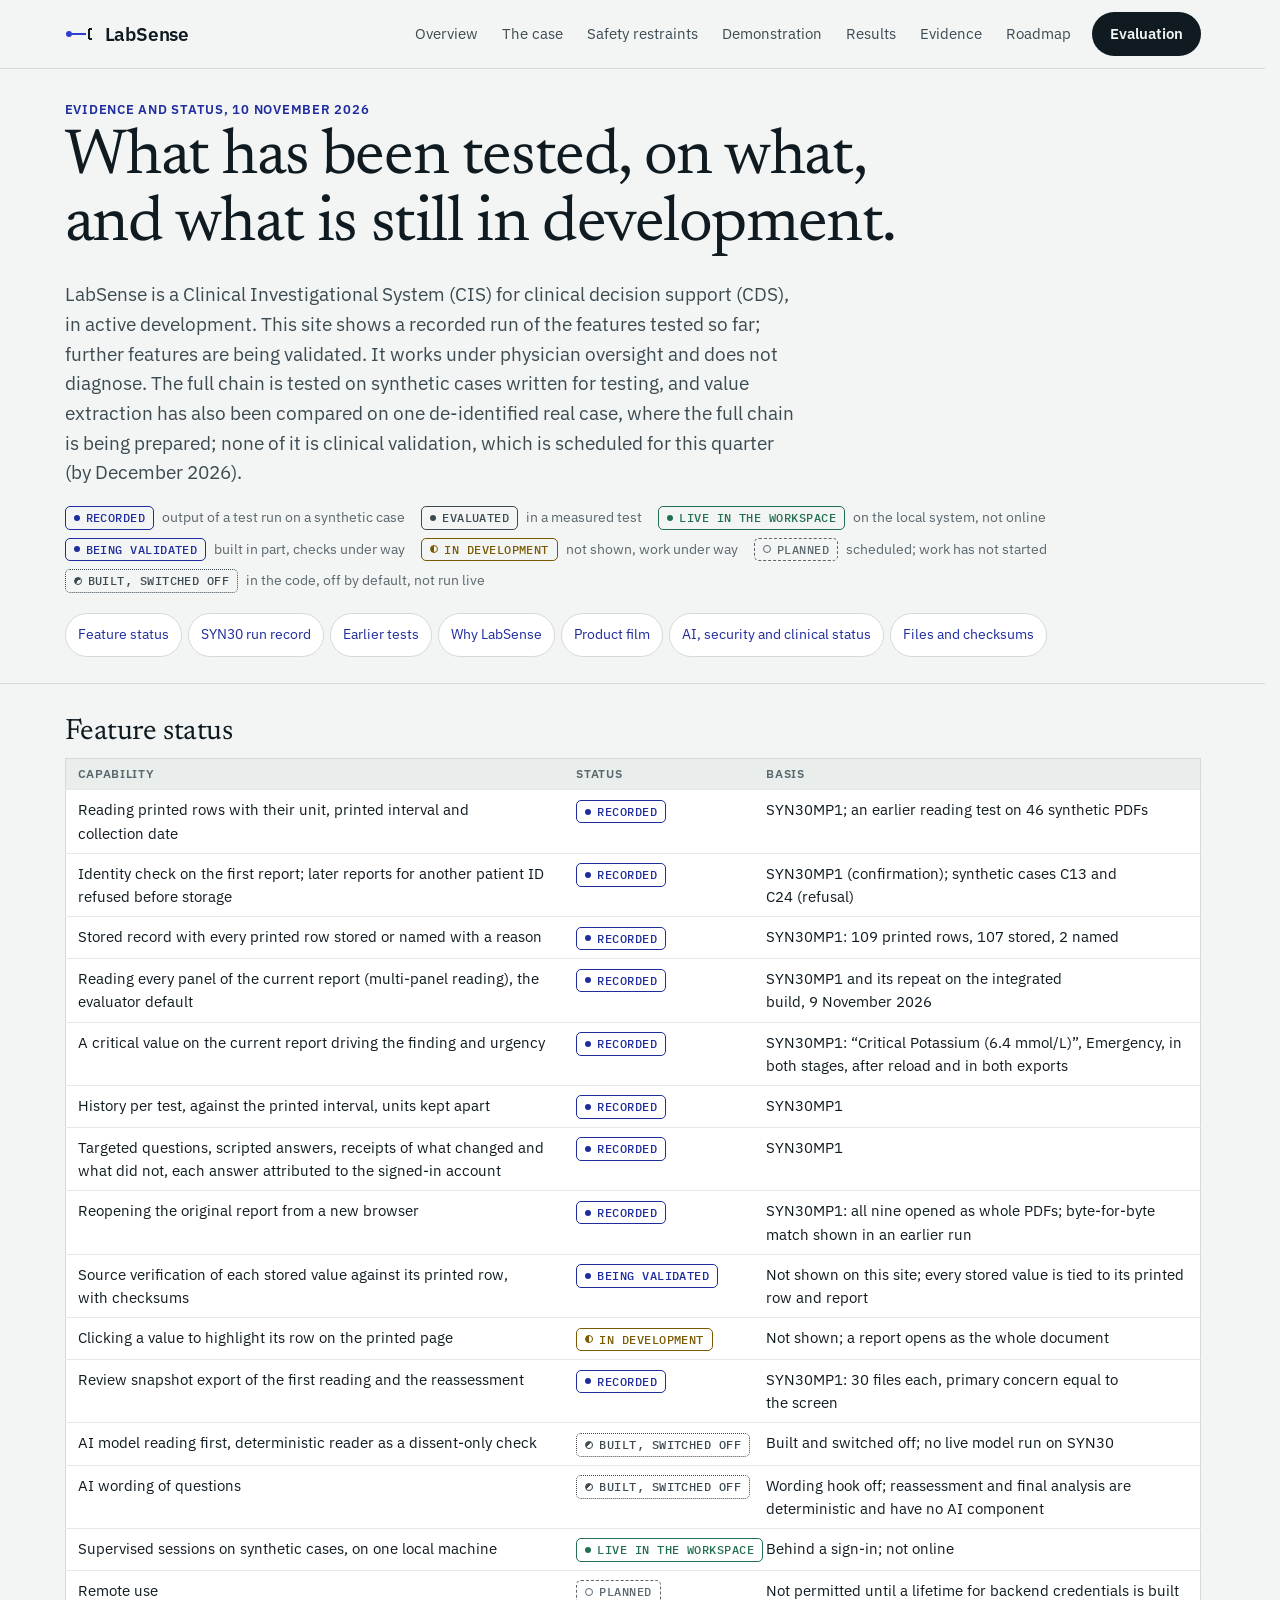
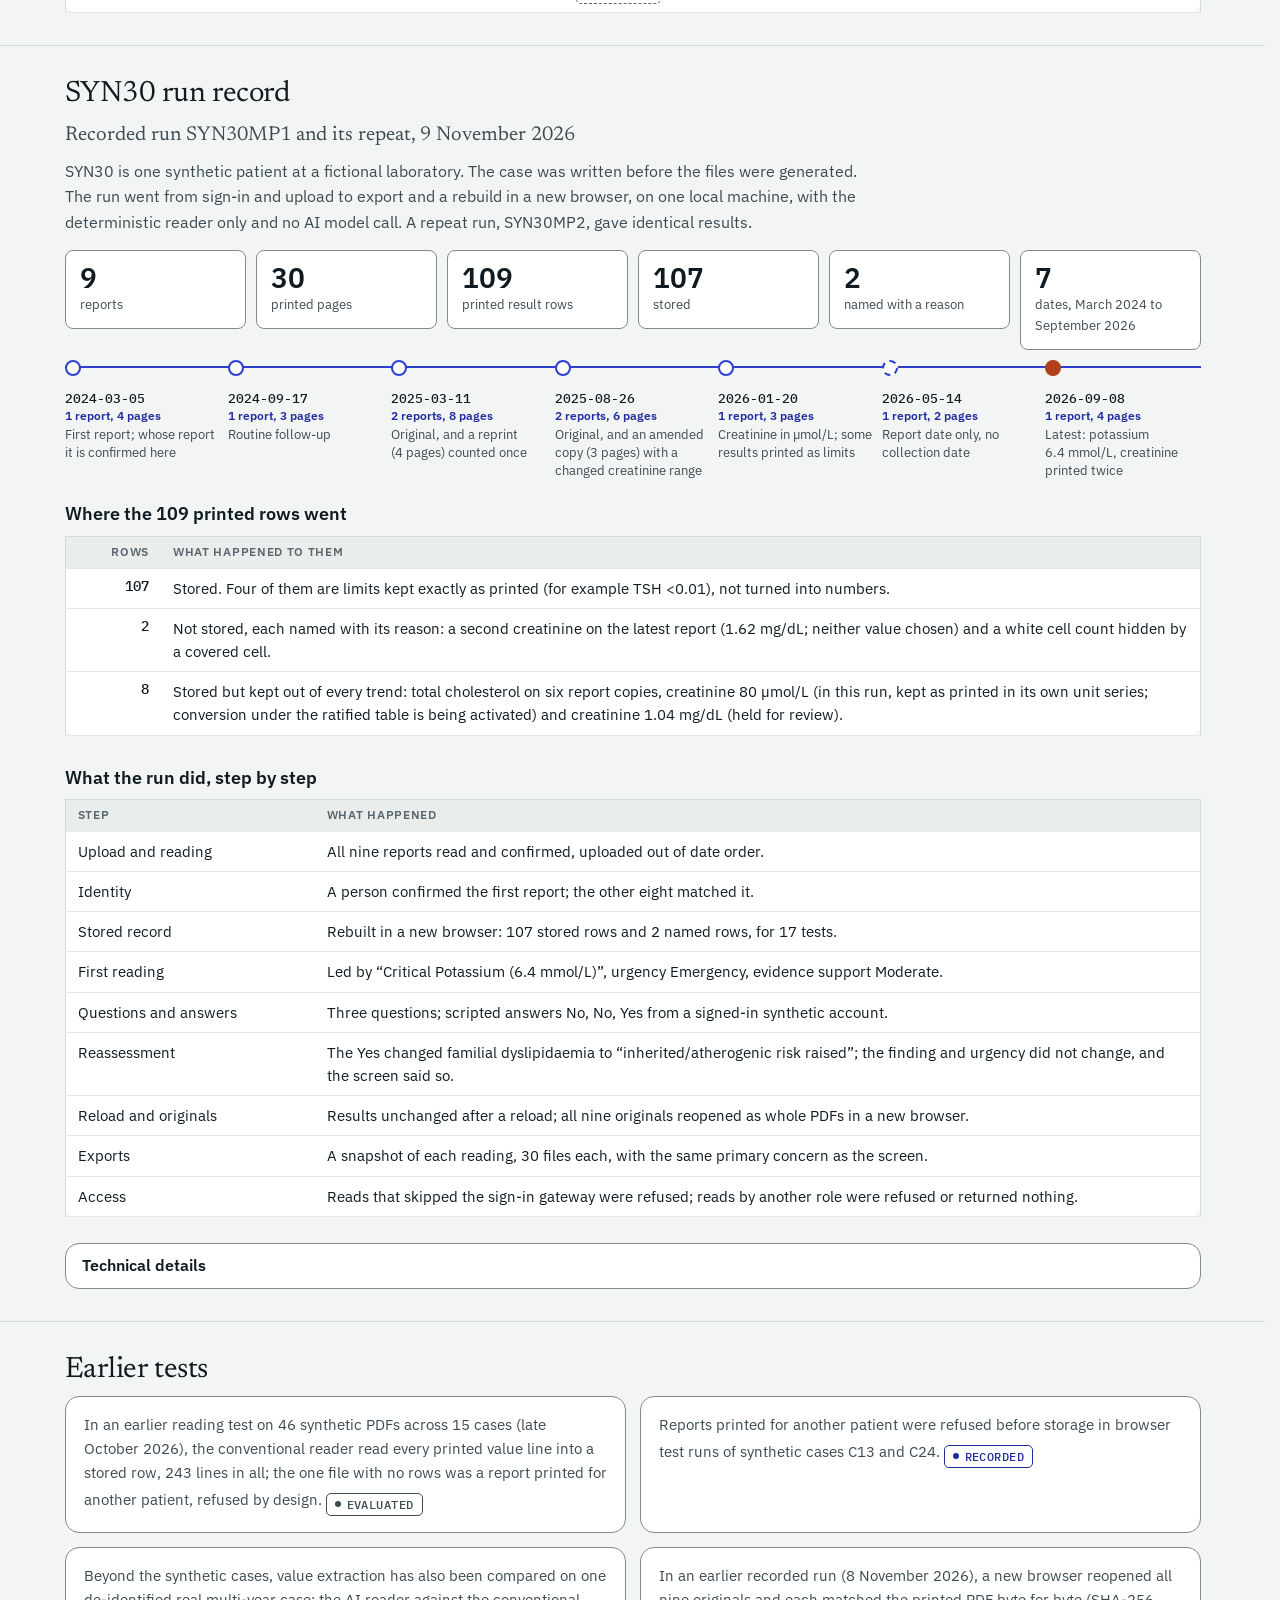
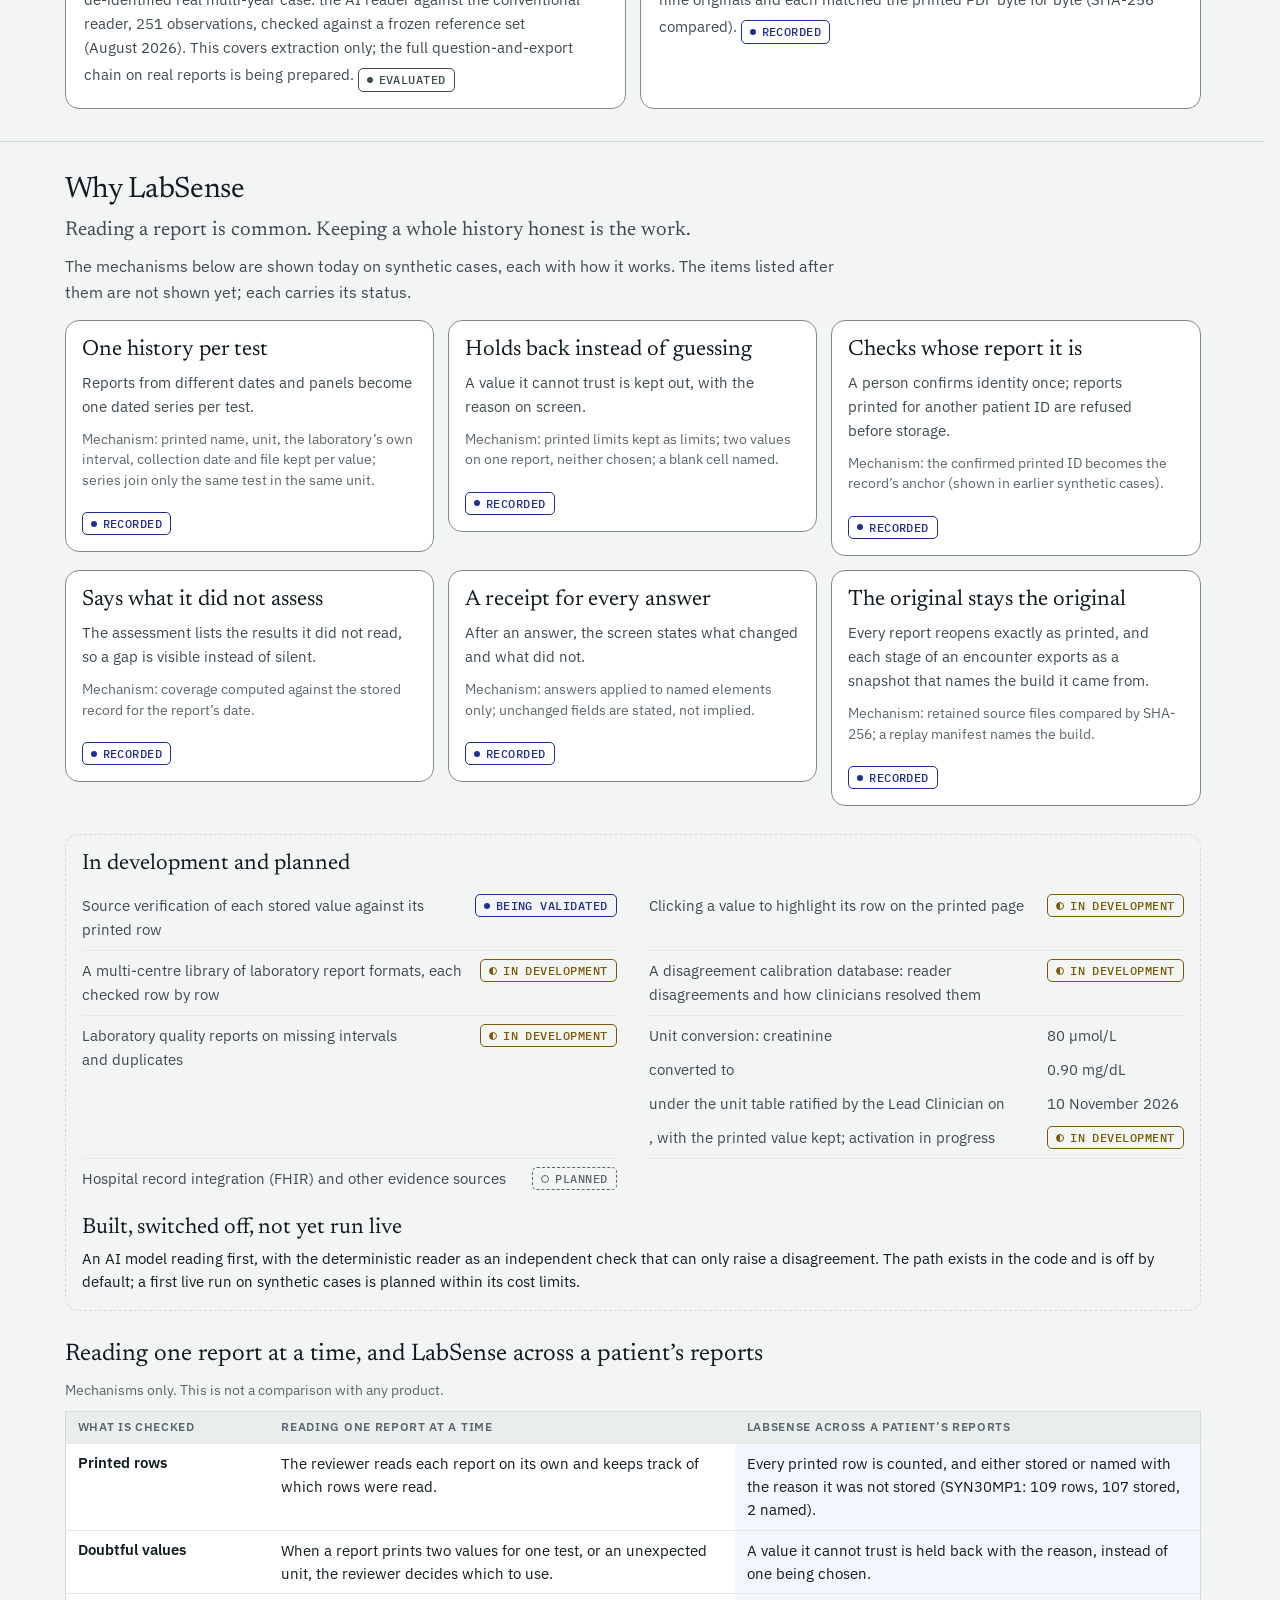
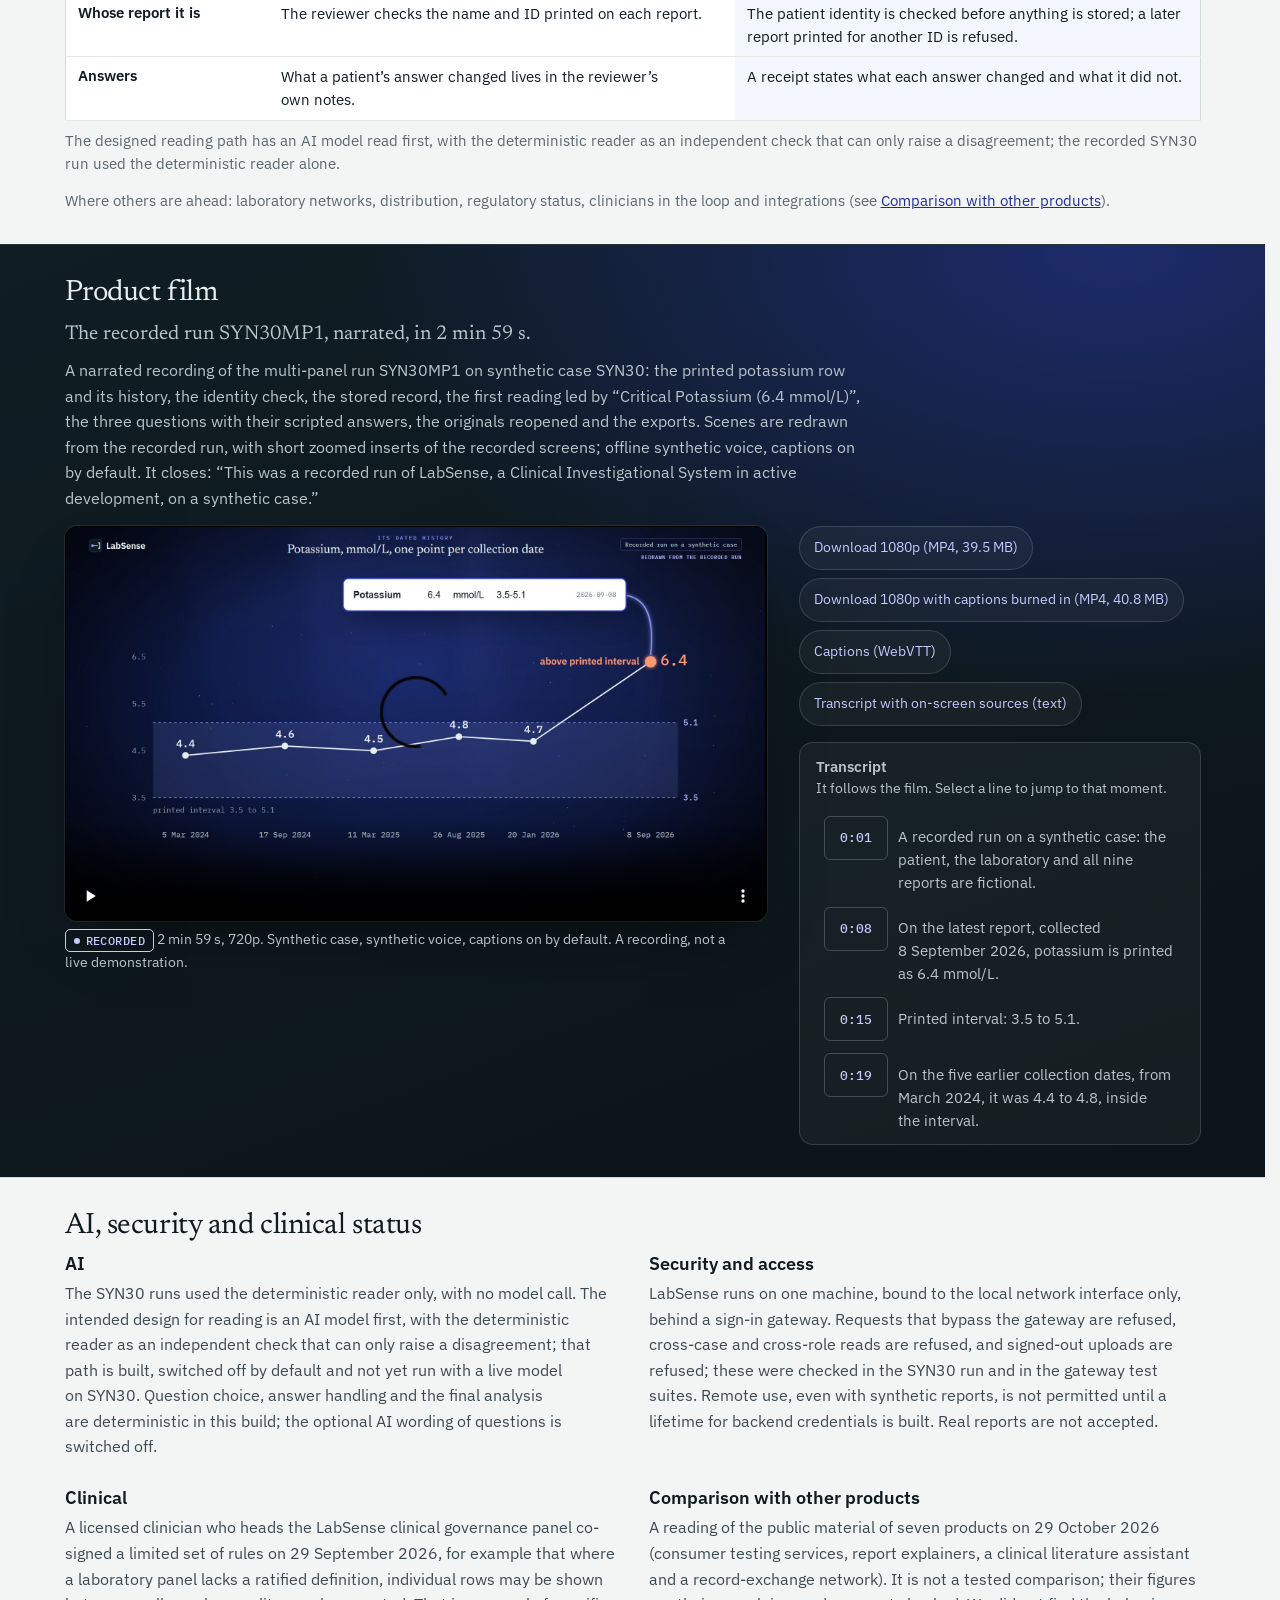
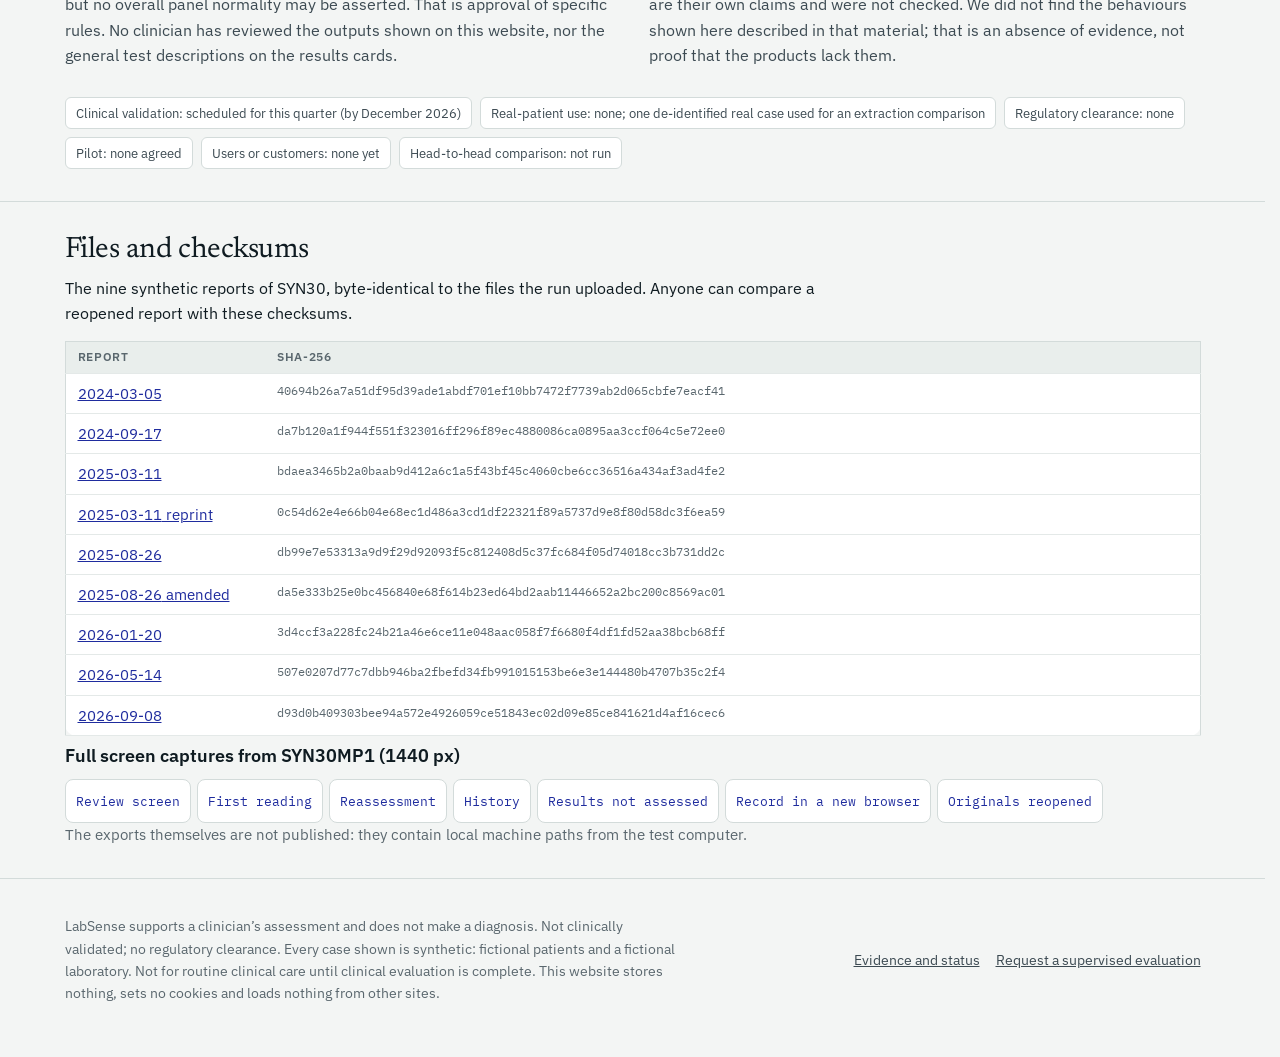
==== commit 0db54e60: "Website v14: creatinine shown as converted under the ratified unit table, measured speed, split stop" ====
--- a/evidence.html
+++ b/evidence.html
@@ -33,7 +33,7 @@
 <main id="main">
 <section class="doc" aria-labelledby="ev-h">
 <div class="wrap">
-<p class="eyebrow">Evidence and status, <span class="nw">9 November 2026</span></p>
+<p class="eyebrow">Evidence and status, <span class="nw">10 November 2026</span></p>
 <h1 id="ev-h">What has been tested, on what, and what is still in development.</h1>
 <p class="lede">LabSense is a Clinical Investigational System (CIS) for clinical decision support (CDS), in active development. This site shows a recorded run of the features tested so far; further features are being validated. It works under physician oversight and does not diagnose. The full chain is tested on synthetic cases written for testing, and value extraction has also been compared on one de-identified real case, where the full chain is being prepared; none of it is clinical validation, which is scheduled for this quarter (by <span class="nw">December 2026</span>).</p>
 <ul class="legend" aria-label="Labels used on these pages">
@@ -111,7 +111,7 @@
 <tbody>
 <tr><td class="n" data-l="Rows">107</td><td data-l="What happened to them">Stored. Four of them are limits kept exactly as printed (for example TSH &lt;0.01), not turned into numbers.</td></tr>
 <tr><td class="n" data-l="Rows">2</td><td data-l="What happened to them">Not stored, each named with its reason: a second creatinine on the latest report (<span class="nw">1.62 mg/dL</span>; neither value chosen) and a white cell count hidden by a covered cell.</td></tr>
-<tr><td class="n" data-l="Rows">8</td><td data-l="What happened to them">Stored but kept out of every trend: total cholesterol on six report copies, creatinine <span class="nw">80 µmol/L</span> (a different unit) and creatinine <span class="nw">1.04 mg/dL</span> (held for review).</td></tr>
+<tr><td class="n" data-l="Rows">8</td><td data-l="What happened to them">Stored but kept out of every trend: total cholesterol on six report copies, creatinine <span class="nw">80 µmol/L</span> (in this run, kept as printed in its own unit series; conversion under the ratified table is being activated) and creatinine <span class="nw">1.04 mg/dL</span> (held for review).</td></tr>
 </tbody>
 </table>
 </div>
@@ -170,7 +170,7 @@
 <div class="why-grid">
 <ul class="mech">
 <li><h3>One history per test</h3><p>Reports from different dates and panels become one dated series per test.</p><p class="how">Mechanism: printed name, unit, the laboratory&rsquo;s own interval, collection date and file kept per value; series join only the same test in the same unit.</p><span class="tag recorded">Recorded</span></li>
-<li><h3>Holds back instead of guessing</h3><p>A value it cannot trust is kept out, with the reason on screen.</p><p class="how">Mechanism: unit mismatch refused; printed limits kept as limits; two values on one report, neither chosen; a blank cell named.</p><span class="tag recorded">Recorded</span></li>
+<li><h3>Holds back instead of guessing</h3><p>A value it cannot trust is kept out, with the reason on screen.</p><p class="how">Mechanism: printed limits kept as limits; two values on one report, neither chosen; a blank cell named.</p><span class="tag recorded">Recorded</span></li>
 <li><h3>Checks whose report it is</h3><p>A person confirms identity once; reports printed for another patient ID are refused before storage.</p><p class="how">Mechanism: the confirmed printed ID becomes the record&rsquo;s anchor (shown in earlier synthetic cases).</p><span class="tag recorded">Recorded</span></li>
 <li><h3>Says what it did not assess</h3><p>The assessment lists the results it did not read, so a gap is visible instead of silent.</p><p class="how">Mechanism: coverage computed against the stored record for the report&rsquo;s date.</p><span class="tag recorded">Recorded</span></li>
 <li><h3>A receipt for every answer</h3><p>After an answer, the screen states what changed and what did not.</p><p class="how">Mechanism: answers applied to named elements only; unchanged fields are stated, not implied.</p><span class="tag recorded">Recorded</span></li>
@@ -184,6 +184,7 @@
 <li>A multi-centre library of laboratory report formats, each checked row by row <span class="tag indev">In development</span></li>
 <li>A disagreement calibration database: reader disagreements and how clinicians resolved them <span class="tag indev">In development</span></li>
 <li>Laboratory quality reports on missing intervals and duplicates <span class="tag indev">In development</span></li>
+<li>Unit conversion: creatinine <span class="nw">80 µmol/L</span> converted to <span class="nw">0.90 mg/dL</span> under the unit table ratified by the Lead Clinician on <span class="nw">10 November 2026</span>, with the printed value kept; activation in progress <span class="tag indev">In development</span></li>
 <li>Hospital record integration (FHIR) and other evidence sources <span class="tag planned">Planned</span></li>
 </ul>
 <h3 class="built-off">Built, switched off, not yet run live</h3>
@@ -212,21 +213,21 @@
 <section class="ev-sec deep" id="film" aria-labelledby="film-h">
 <div class="wrap">
 <div class="sec-head">
-<div><h2 id="film-h">Product film</h2><p class="sub-h">The recorded run SYN30MP1, narrated, in <span class="nw">2 min 55 s</span>.</p></div>
+<div><h2 id="film-h">Product film</h2><p class="sub-h">The recorded run SYN30MP1, narrated, in <span class="nw">2 min 59 s</span>.</p></div>
 <p>A narrated recording of the multi-panel run SYN30MP1 on synthetic case SYN30: the printed potassium row and its history, the identity check, the stored record, the first reading led by &ldquo;Critical Potassium (<span class="nw">6.4 mmol/L</span>)&rdquo;, the three questions with their scripted answers, the originals reopened and the exports. Scenes are redrawn from the recorded run, with short zoomed inserts of the recorded screens; offline synthetic voice, captions on by default. It closes: &ldquo;This was a recorded run of LabSense, a Clinical Investigational System in active development, on a synthetic case.&rdquo;</p>
 </div>
 <div class="film">
 <figure class="page">
-<img class="print-only" src="assets/media/labsense_film_syn30mp1_v3_poster.jpg" width="1280" height="720" alt="Poster frame of the LabSense film: the printed potassium row of the synthetic report collected 2026-09-08.">
-<video controls preload="none" playsinline poster="assets/media/labsense_film_syn30mp1_v3_poster.jpg" width="1280" height="720"><source src="assets/media/labsense_film_syn30mp1_v3_720p.mp4" type="video/mp4"><track kind="captions" src="assets/media/labsense_film_syn30mp1_v3_captions.vtt" srclang="en" label="English" default>Your browser cannot play this video. <a href="assets/media/labsense_film_syn30mp1_v3_1080p_captioned.mp4">Download the captioned film</a>.</video>
-<figcaption><span class="tag recorded">Recorded</span> <span class="nw">2 min 55 s</span>, 720p. Synthetic case, synthetic voice, captions on by default. A recording, not a live demonstration.</figcaption>
+<img class="print-only" src="assets/media/labsense_film_syn30mp1_v3b_poster.jpg" width="1280" height="720" alt="Poster frame of the LabSense film: the printed potassium row of the synthetic report collected 2026-09-08.">
+<video controls preload="none" playsinline poster="assets/media/labsense_film_syn30mp1_v3b_poster.jpg" width="1280" height="720"><source src="assets/media/labsense_film_syn30mp1_v3b_720p.mp4" type="video/mp4"><track kind="captions" src="assets/media/labsense_film_syn30mp1_v3b_captions.vtt" srclang="en" label="English" default>Your browser cannot play this video. <a href="assets/media/labsense_film_syn30mp1_v3b_1080p_captioned.mp4">Download the captioned film</a>.</video>
+<figcaption><span class="tag recorded">Recorded</span> <span class="nw">2 min 59 s</span>, 720p. Synthetic case, synthetic voice, captions on by default. A recording, not a live demonstration.</figcaption>
 </figure>
 <div>
 <div class="film-links">
-<a href="assets/media/labsense_film_syn30mp1_v3_1080p.mp4" download>Download 1080p (MP4, <span class="nw">39 MB</span>)</a>
-<a href="assets/media/labsense_film_syn30mp1_v3_1080p_captioned.mp4" download>Download 1080p with captions burned in (MP4, <span class="nw">40 MB</span>)</a>
-<a href="assets/media/labsense_film_syn30mp1_v3_captions.vtt" download>Captions (WebVTT)</a>
-<a href="assets/media/labsense_film_syn30mp1_v3_transcript.md" download>Transcript with on-screen sources (text)</a>
+<a href="assets/media/labsense_film_syn30mp1_v3b_1080p.mp4" download>Download 1080p (MP4, <span class="nw">39.5 MB</span>)</a>
+<a href="assets/media/labsense_film_syn30mp1_v3b_1080p_captioned.mp4" download>Download 1080p with captions burned in (MP4, <span class="nw">40.8 MB</span>)</a>
+<a href="assets/media/labsense_film_syn30mp1_v3b_captions.vtt" download>Captions (WebVTT)</a>
+<a href="assets/media/labsense_film_syn30mp1_v3b_transcript.md" download>Transcript with on-screen sources (text)</a>
 </div>
 <div class="tx" data-tx>
 <p class="tx-h">Transcript</p>
@@ -242,29 +243,29 @@
 <li data-start="41.16" data-end="45.25"><span class="tx-t">0:41</span> <span class="tx-x">The run confirmed the printed patient ID, and the other eight reports matched it.</span></li>
 <li data-start="46.27" data-end="52.13"><span class="tx-t">0:46</span> <span class="tx-x">Rebuilt in a new browser from the server, the record lists 103 stored values from 9 reports,</span></li>
 <li data-start="52.28" data-end="54.97"><span class="tx-t">0:52</span> <span class="tx-x">each with its date, printed interval and file.</span></li>
-<li data-start="55.12" data-end="60.04"><span class="tx-t">0:55</span> <span class="tx-x">Creatinine printed as <span class="nw">80 µmol/L</span> was refused and kept out of the mg/dL series.</span></li>
-<li data-start="61.07" data-end="69.45"><span class="tx-t">1:01</span> <span class="tx-x">History draws one potassium series across six collection dates, from 4.4 in March <span class="nw">2024 to 6.4</span> in <span class="nw">September 2026</span>.</span></li>
-<li data-start="70.47" data-end="75.27"><span class="tx-t">1:10</span> <span class="tx-x">The first reading leads with Critical Potassium (<span class="nw">6.4 mmol/L</span>), at urgency Emergency.</span></li>
-<li data-start="75.42" data-end="77.05"><span class="tx-t">1:15</span> <span class="tx-x">Evidence support: Moderate.</span></li>
-<li data-start="78.07" data-end="81.84"><span class="tx-t">1:18</span> <span class="tx-x">It states its coverage: 13 of 19 value-bearing lines read.</span></li>
-<li data-start="81.99" data-end="83.93"><span class="tx-t">1:21</span> <span class="tx-x">"Not evaluated does not mean normal."</span></li>
-<li data-start="84.08" data-end="90.91"><span class="tx-t">1:24</span> <span class="tx-x">Two rows were not stored, and are named: a second creatinine, 1.62, and an unreadable white cell count.</span></li>
-<li data-start="91.93" data-end="97.59"><span class="tx-t">1:31</span> <span class="tx-x">Creatinine is printed twice, so 1.04 is held for review and neither value is chosen.</span></li>
-<li data-start="98.60" data-end="105.77"><span class="tx-t">1:38</span> <span class="tx-x">It issued three questions: on potassium 6.4, on HbA1c 6.8, and on family history.</span></li>
-<li data-start="106.80" data-end="112.72"><span class="tx-t">1:46</span> <span class="tx-x">The answers are scripted: No, No and Yes, set before the run and clicked by a synthetic evaluator account.</span></li>
-<li data-start="113.73" data-end="118.32"><span class="tx-t">1:53</span> <span class="tx-x">The two No answers were recorded and changed nothing; no rule in this version uses them.</span></li>
-<li data-start="118.47" data-end="124.46"><span class="tx-t">1:58</span> <span class="tx-x">The Yes changed familial dyslipidaemia from "sporadic assumed" to "inherited/atherogenic risk raised".</span></li>
-<li data-start="124.61" data-end="127.41"><span class="tx-t">2:04</span> <span class="tx-x">Confidence and urgency are stated as unchanged.</span></li>
-<li data-start="128.43" data-end="132.57"><span class="tx-t">2:08</span> <span class="tx-x">After the answers, the finding is still Critical Potassium, at Emergency.</span></li>
-<li data-start="133.60" data-end="137.76"><span class="tx-t">2:13</span> <span class="tx-x">In the new browser, all nine original reports reopened as whole PDFs.</span></li>
-<li data-start="137.91" data-end="140.93"><span class="tx-t">2:17</span> <span class="tx-x">Linking each value to its place on the page is being validated.</span></li>
-<li data-start="141.93" data-end="147.60"><span class="tx-t">2:21</span> <span class="tx-x">Both readings were exported as review snapshots, primary concern Critical Potassium, as on screen.</span></li>
-<li data-start="147.75" data-end="152.93"><span class="tx-t">2:27</span> <span class="tx-x">Because the creatinine conflict is unresolved, each export is marked not for clinical use.</span></li>
-<li data-start="153.08" data-end="156.73"><span class="tx-t">2:33</span> <span class="tx-x">A new browser downloaded the recorded snapshots again, unchanged.</span></li>
-<li data-start="157.73" data-end="163.57"><span class="tx-t">2:37</span> <span class="tx-x">This was a recorded run of LabSense, a Clinical Investigational System in active development, on a synthetic case.</span></li>
-<li data-start="163.72" data-end="166.57"><span class="tx-t">2:43</span> <span class="tx-x">Further features are being validated and are not shown here.</span></li>
-<li data-start="166.72" data-end="168.70"><span class="tx-t">2:46</span> <span class="tx-x">No AI model was called in this run.</span></li>
-<li data-start="168.85" data-end="171.01"><span class="tx-t">2:48</span> <span class="tx-x">LabSense has not been clinically validated.</span></li></ol>
+<li data-start="55.12" data-end="63.84"><span class="tx-t">0:55</span> <span class="tx-x">Creatinine printed as <span class="nw">80 µmol/L</span>, a different unit, was kept as printed and out of the mg/dL series, with the reason shown.</span></li>
+<li data-start="64.87" data-end="73.25"><span class="tx-t">1:04</span> <span class="tx-x">History draws one potassium series across six collection dates, from 4.4 in March <span class="nw">2024 to 6.4</span> in <span class="nw">September 2026</span>.</span></li>
+<li data-start="74.27" data-end="79.07"><span class="tx-t">1:14</span> <span class="tx-x">The first reading leads with Critical Potassium (<span class="nw">6.4 mmol/L</span>), at urgency Emergency.</span></li>
+<li data-start="79.22" data-end="80.85"><span class="tx-t">1:19</span> <span class="tx-x">Evidence support: Moderate.</span></li>
+<li data-start="81.87" data-end="85.64"><span class="tx-t">1:21</span> <span class="tx-x">It states its coverage: 13 of 19 value-bearing lines read.</span></li>
+<li data-start="85.79" data-end="87.73"><span class="tx-t">1:25</span> <span class="tx-x">"Not evaluated does not mean normal."</span></li>
+<li data-start="87.88" data-end="94.71"><span class="tx-t">1:27</span> <span class="tx-x">Two rows were not stored, and are named: a second creatinine, 1.62, and an unreadable white cell count.</span></li>
+<li data-start="95.73" data-end="101.39"><span class="tx-t">1:35</span> <span class="tx-x">Creatinine is printed twice, so 1.04 is held for review and neither value is chosen.</span></li>
+<li data-start="102.40" data-end="109.57"><span class="tx-t">1:42</span> <span class="tx-x">It issued three questions: on potassium 6.4, on HbA1c 6.8, and on family history.</span></li>
+<li data-start="110.60" data-end="116.52"><span class="tx-t">1:50</span> <span class="tx-x">The answers are scripted: No, No and Yes, set before the run and clicked by a synthetic evaluator account.</span></li>
+<li data-start="117.53" data-end="122.12"><span class="tx-t">1:57</span> <span class="tx-x">The two No answers were recorded and changed nothing; no rule in this version uses them.</span></li>
+<li data-start="122.27" data-end="128.26"><span class="tx-t">2:02</span> <span class="tx-x">The Yes changed familial dyslipidaemia from "sporadic assumed" to "inherited/atherogenic risk raised".</span></li>
+<li data-start="128.41" data-end="131.21"><span class="tx-t">2:08</span> <span class="tx-x">Confidence and urgency are stated as unchanged.</span></li>
+<li data-start="132.23" data-end="136.37"><span class="tx-t">2:12</span> <span class="tx-x">After the answers, the finding is still Critical Potassium, at Emergency.</span></li>
+<li data-start="137.40" data-end="141.56"><span class="tx-t">2:17</span> <span class="tx-x">In the new browser, all nine original reports reopened as whole PDFs.</span></li>
+<li data-start="141.71" data-end="144.73"><span class="tx-t">2:21</span> <span class="tx-x">Linking each value to its place on the page is being validated.</span></li>
+<li data-start="145.73" data-end="151.40"><span class="tx-t">2:25</span> <span class="tx-x">Both readings were exported as review snapshots, primary concern Critical Potassium, as on screen.</span></li>
+<li data-start="151.55" data-end="156.73"><span class="tx-t">2:31</span> <span class="tx-x">Because the creatinine conflict is unresolved, each export is marked not for clinical use.</span></li>
+<li data-start="156.88" data-end="160.53"><span class="tx-t">2:36</span> <span class="tx-x">A new browser downloaded the recorded snapshots again, unchanged.</span></li>
+<li data-start="161.53" data-end="167.37"><span class="tx-t">2:41</span> <span class="tx-x">This was a recorded run of LabSense, a Clinical Investigational System in active development, on a synthetic case.</span></li>
+<li data-start="167.52" data-end="170.37"><span class="tx-t">2:47</span> <span class="tx-x">Further features are being validated and are not shown here.</span></li>
+<li data-start="170.52" data-end="172.50"><span class="tx-t">2:50</span> <span class="tx-x">No AI model was called in this run.</span></li>
+<li data-start="172.65" data-end="174.81"><span class="tx-t">2:52</span> <span class="tx-x">LabSense has not been clinically validated.</span></li></ol>
 </div>
 </div>
 </div>
--- a/assets/site.css
+++ b/assets/site.css
@@ -1508,22 +1508,79 @@
 .future li{padding:8px 0}
 .acard.oc{padding:16px 18px}
 @media (min-width:1061px){.rm-items{flex:1 1 auto;display:flex;flex-direction:column;justify-content:space-between}}
-@media (min-width:1061px){.steps4{grid-template-columns:minmax(0,.92fr) minmax(0,1fr) minmax(0,1fr) minmax(0,1.18fr)!important}}
-.mech li .tag{margin-top:10px}
-.rstrip{align-items:start}
-@media (min-width:821px){.steps4 a{padding-bottom:8px}}
-.mech{align-items:start}
-/* round 13b: "In plain English" heading in the same style as every other section heading; transcript heading and hint on separate lines */
-.plain-h,.pe-head .plain-h{font:400 clamp(26px,2.5vw,36px)/1.15 var(--display);letter-spacing:-.01em;text-transform:none;color:var(--ink);margin:0}
-.pe-head{display:block}
-.pe-head p{margin:6px 0 0}
-.tx-h{margin:0;font:600 15px/1.3 var(--ui);color:var(--ink)}
-.tx-h span{display:none}
-.tx-hint{margin:2px 0 10px;font-size:13.5px;color:var(--ink-2)}
-.hs-a{display:inline-flex;align-items:center;min-height:44px;margin:-8px 0 -12px}
-@media (min-width:821px) and (max-width:1060px){
-.hero-head{display:grid!important;grid-template-columns:minmax(0,1fr) minmax(0,1fr);column-gap:28px;grid-template-areas:"eb eb" "h1 h1" "aud aud" "lede st" "btns st"}
-.hero-head > div{display:contents}
-.hero-head .eyebrow{grid-area:eb}.hero-head h1{grid-area:h1}.hero-head .aud{grid-area:aud}.hero-head .lede{grid-area:lede;font-size:16px}.hero-head .btns{grid-area:btns;flex-direction:column;align-items:stretch}.hero-head .hero-status{grid-area:st;margin-top:14px;align-self:start;max-width:none}
-}
-@media (min-width:821px) and (max-width:1060px){.hero-head{grid-template-areas:"eb eb" "h1 h1" "aud aud" "lede st" "btns btns"}.hero-head .btns{flex-direction:row;align-items:center}}
+@media (min-width:1061px){.steps4{grid-template-columns:minmax(0,.92fr) minmax(0,1fr) minmax(0,1fr) minmax(0,1.18fr)!important}}
+.mech li .tag{margin-top:10px}
+.rstrip{align-items:start}
+@media (min-width:821px){.steps4 a{padding-bottom:8px}}
+.mech{align-items:start}
+/* round 13b: "In plain English" heading in the same style as every other section heading; transcript heading and hint on separate lines */
+.plain-h,.pe-head .plain-h{font:400 clamp(26px,2.5vw,36px)/1.15 var(--display);letter-spacing:-.01em;text-transform:none;color:var(--ink);margin:0}
+.pe-head{display:block}
+.pe-head p{margin:6px 0 0}
+.tx-h{margin:0;font:600 15px/1.3 var(--ui);color:var(--ink)}
+.tx-h span{display:none}
+.tx-hint{margin:2px 0 10px;font-size:13.5px;color:var(--ink-2)}
+.hs-a{display:inline-flex;align-items:center;min-height:44px;margin:-8px 0 -12px}
+@media (min-width:821px) and (max-width:1060px){
+.hero-head{display:grid!important;grid-template-columns:minmax(0,1fr) minmax(0,1fr);column-gap:28px;grid-template-areas:"eb eb" "h1 h1" "aud aud" "lede st" "btns st"}
+.hero-head > div{display:contents}
+.hero-head .eyebrow{grid-area:eb}.hero-head h1{grid-area:h1}.hero-head .aud{grid-area:aud}.hero-head .lede{grid-area:lede;font-size:16px}.hero-head .btns{grid-area:btns;flex-direction:column;align-items:stretch}.hero-head .hero-status{grid-area:st;margin-top:14px;align-self:start;max-width:none}
+}
+@media (min-width:821px) and (max-width:1060px){.hero-head{grid-template-areas:"eb eb" "h1 h1" "aud aud" "lede st" "btns btns"}.hero-head .btns{flex-direction:row;align-items:center}}
+/* ===== Round 14: stops split on desktop, source on the left, LabSense's result on the right ===== */
+.stop-split{display:block}
+@media (min-width:1024px){
+.stop-split{display:grid;grid-template-columns:minmax(0,1.3fr) minmax(0,1fr);gap:22px;align-items:start;margin-top:14px}
+.stop-src > :first-child{margin-top:0}
+.stop-audit{position:sticky;top:calc(var(--head) + 12px);background:var(--surface);border:1px solid var(--rule);border-radius:var(--r);padding:14px 16px}
+.stop-audit .result{margin-top:0}
+.stop-audit .roles{display:grid;grid-template-columns:1fr;gap:10px;margin-top:12px}
+.stop-audit .roles li{padding-top:8px}
+}
+/* round 14: creatinine 80 umol/L shown as its own unit series (amber, square marker), not as a refusal */
+.sl .hl-u{fill:rgba(154,100,0,.07);stroke:#8a5a00;stroke-width:1.6;stroke-dasharray:5 4}
+.sl .brk-u{fill:none;stroke:#8a5a00;stroke-width:2.2;stroke-dasharray:7 6}
+.sl .anc-u{fill:#8a5a00}
+.sl .useries{fill:none;stroke:#8a5a00;stroke-width:2.4}
+.sl .rk-u{font:600 15px var(--ui);fill:#8a5a00}
+.hero-viz.deep .sl .brk-u,.hero-viz.deep .sl .useries{stroke:#f2c46d}
+.hero-viz.deep .sl .anc-u,.hero-viz.deep .sl .rk-u{fill:#f2c46d}
+.hero-viz.deep .sl .hl-u{fill:rgba(242,196,109,.08);stroke:#f2c46d}
+.speed{margin:14px 0 0;font-size:14.5px;line-height:1.55;color:var(--ink-2);max-width:90ch}
+.speed-k{display:inline-block;font:600 11.5px/1.2 var(--ui);letter-spacing:.06em;text-transform:uppercase;color:var(--ink);border:1px solid rgba(255,255,255,.3);border-radius:6px;padding:3px 7px;margin-right:8px}
+.deep .speed-k{color:#e8eef0}
+/* round 14: tags in the plain-English drawing; the word always travels with the colour */
+.pe-tag{display:inline-block;font:600 10.5px/1.2 var(--ui);letter-spacing:.05em;text-transform:uppercase;border-radius:5px;padding:2px 6px;margin-left:4px;vertical-align:1px;white-space:nowrap}
+.pe-tag.out{background:#fbe3dc;color:#8f2410;border:1px solid #d9826b}
+.pe-tag.conf{background:#fbefd5;color:#6b4500;border:1px solid #d9a441}
+.pe-note .pe-tag{margin:0 6px 0 0}
+@media (min-width:821px){.pe-after .pe-line{grid-row:2 / span 2}.pe-after .pe-note.apart{grid-row:2;align-self:start}.pe-after .pe-note.side{grid-row:3;align-self:start}}
+.pe-note.apart{background:var(--bg-2);color:var(--ink);border:1px dashed #8a5a00}
+.sum-dl{display:inline-flex;align-items:center;min-height:44px;font-weight:600;font-size:14.5px;flex-basis:100%}
+.sum-dl::before{content:"";width:14px;height:16px;margin-right:8px;border:1.6px solid currentColor;border-radius:2px;background:linear-gradient(currentColor,currentColor) 50% 70%/6px 1.6px no-repeat}
+.hero-head .sum-line{flex-basis:100%;margin:2px 0 0;font-size:14.5px;color:var(--ink-2)}
+.hero-head .sum-line a{font-weight:600}
+.hero-head .aud{margin-top:16px}.hero-head .btns{margin-top:16px}
+@media (min-width:821px) and (max-width:1060px){.hero-head .sum-line{flex-basis:auto;align-self:center;margin:0 0 0 6px}
+}
+@media (min-width:821px) and (max-width:1060px){.pe-vis{grid-template-columns:1fr}.pe-arrow{transform:rotate(90deg);height:24px}}
+.hero-head .sum-dl{flex-basis:auto;font-size:14px}
+@media (min-width:1061px){.hero-head .sum-dl{flex-basis:100%}}
+@media (min-width:1061px){.hero{padding-top:24px}.hero-head .aud{margin-top:12px}.hero-head .btns{margin-top:12px;row-gap:4px}}
+/* ===== Round 14b: creatinine 80 umol/L presented as a conversion (sage), with the "Activation in progress" marker ===== */
+.pe-tag.convd{background:#e2f1ea;color:#1c5c41;border:1px solid #8cc4a8}
+.pe-note.apart.conv{background:#eef6f1;border:1px dashed #2f6b4f;color:var(--ink)}
+.pe-sub{display:block;font-size:12.5px;color:var(--ink-2);margin-top:2px}
+.uc-mark{display:inline-flex;align-items:center;gap:5px;font:600 10.5px/1.2 var(--mono);letter-spacing:.06em;text-transform:uppercase;white-space:nowrap;vertical-align:1px}
+.pe-note .uc-mark{display:flex;margin-top:4px}
+.sl .hl-u{fill:rgba(47,107,79,.07);stroke:#2f6b4f}
+.sl .brk-u,.sl .useries{stroke:#2f6b4f}
+.sl .anc-u,.sl .rk-u{fill:#2f6b4f}
+.hero-viz.deep .sl .brk-u,.hero-viz.deep .sl .useries{stroke:#8fd3ad}
+.hero-viz.deep .sl .anc-u,.hero-viz.deep .sl .rk-u{fill:#8fd3ad}
+.hero-viz.deep .sl .hl-u{fill:rgba(143,211,173,.08);stroke:#8fd3ad}
+.deep .uc-mark{color:#f2d58f}
+.pe-note .uc-mark{white-space:normal}
+.uc-k-t{font-size:12.5px;color:var(--ink-2);margin-left:6px}
+@media (min-width:1061px){.pe-vis figcaption{grid-column:1;grid-row:2;align-self:end;margin:0}.pe-vis .pe-after{grid-column:3;grid-row:1 / span 2}.pe-vis .pe-arrow{grid-column:2;grid-row:1 / span 2}.pe-vis .pe-before{grid-column:1;grid-row:1}}
+@media (min-width:1061px){.pe-vis{grid-template-columns:minmax(0,1.3fr) 40px minmax(0,1.25fr)}}
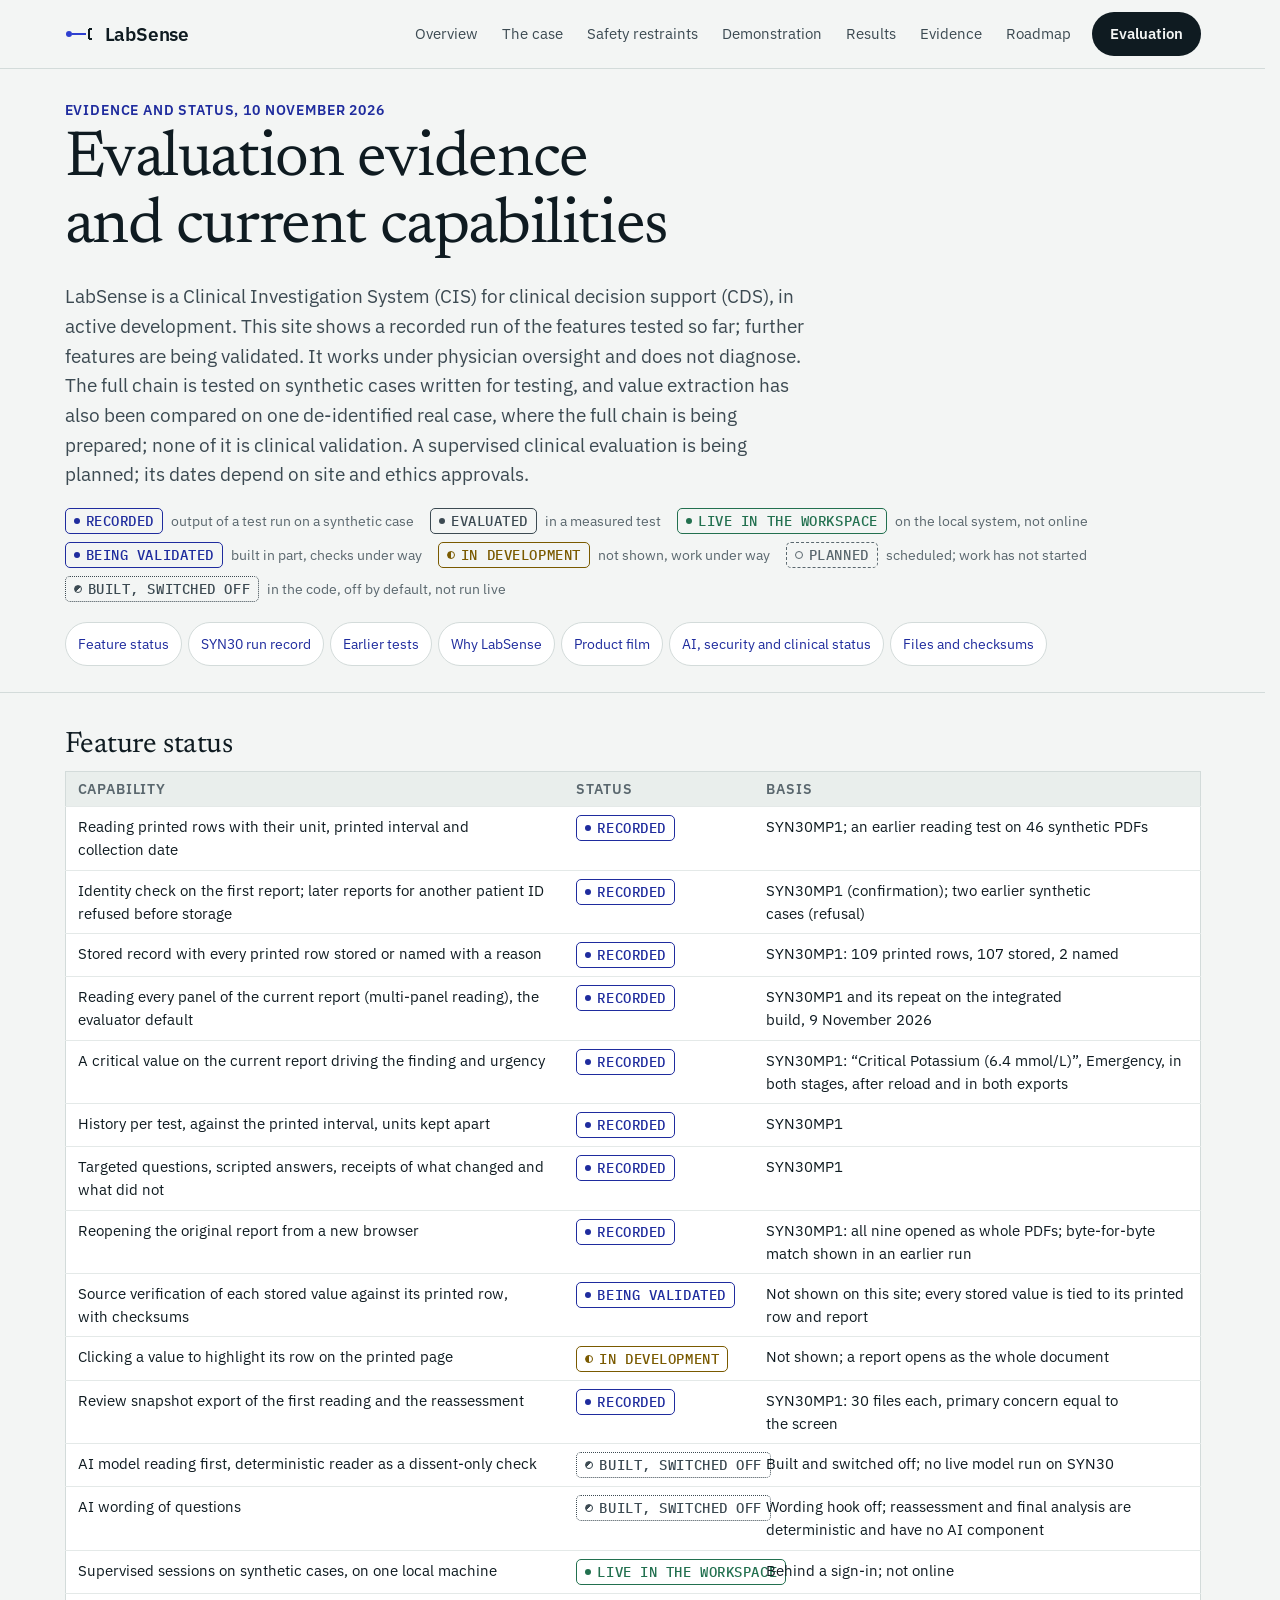
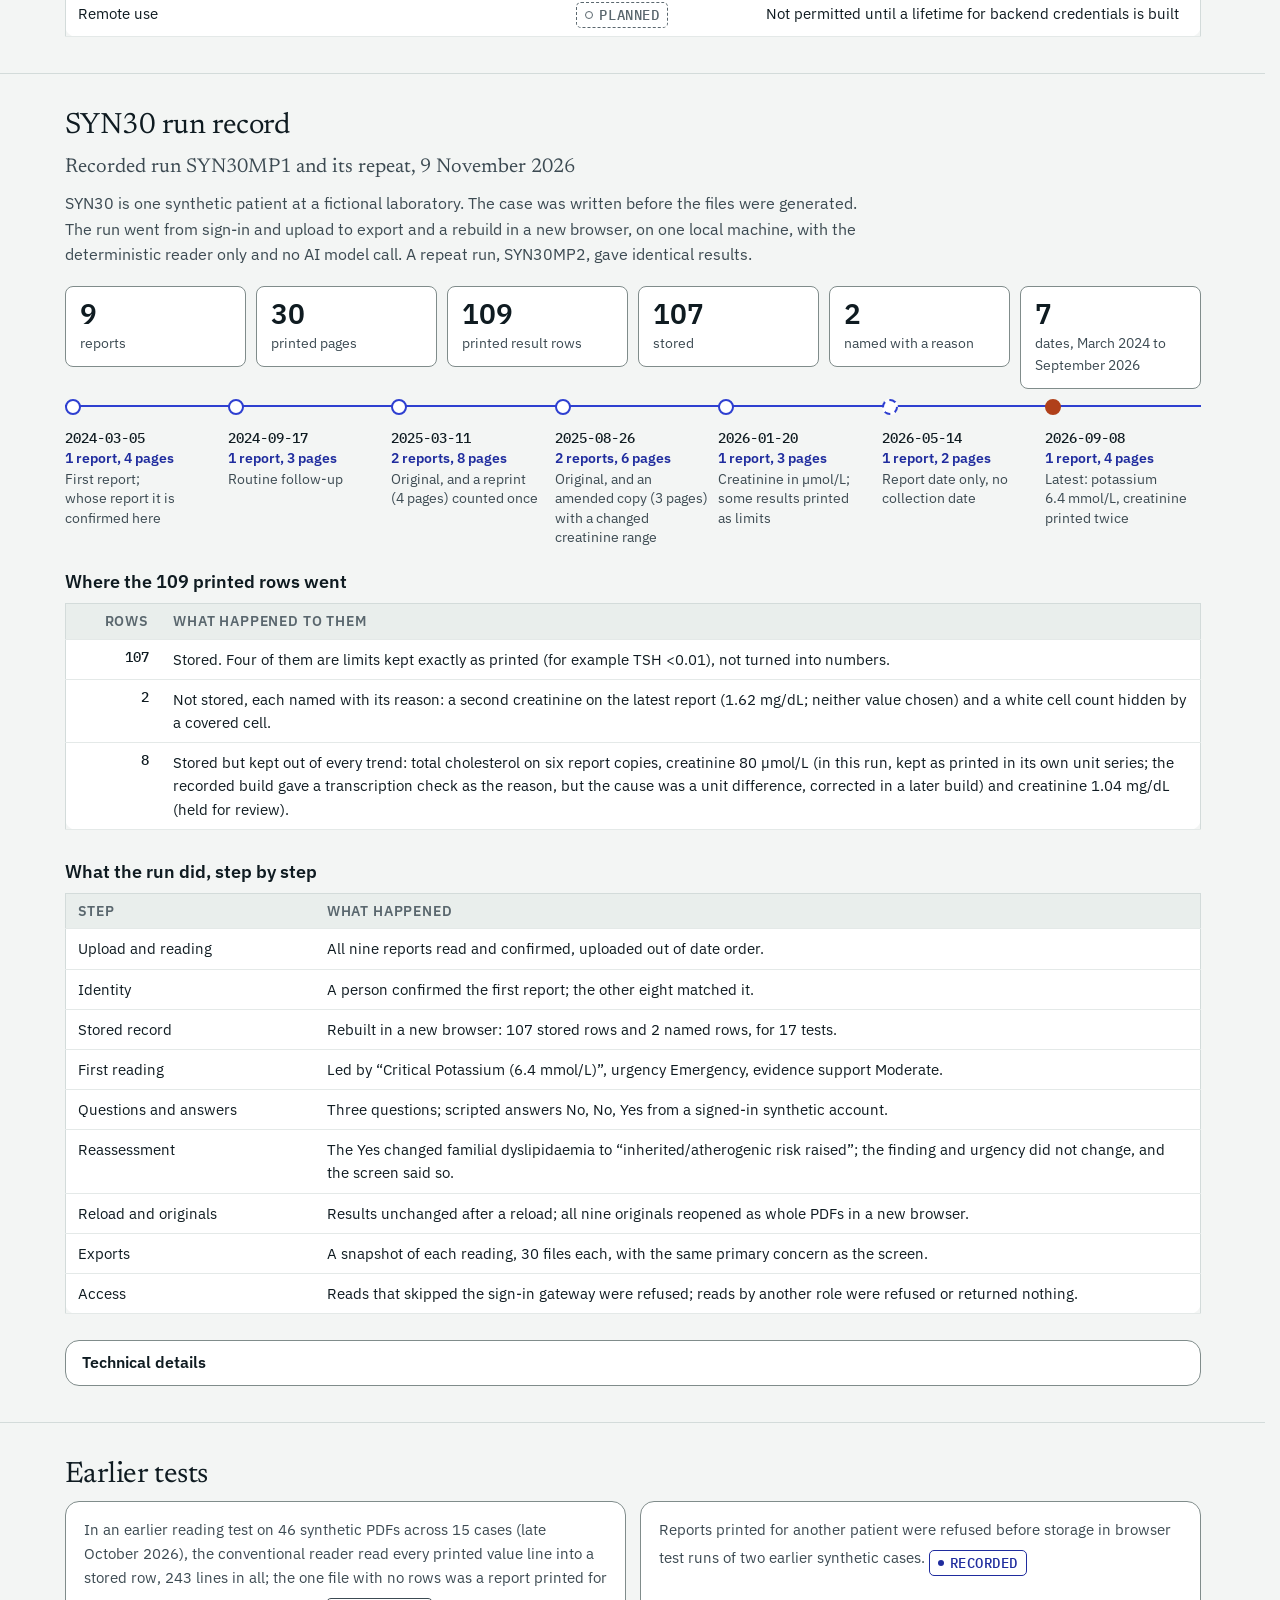
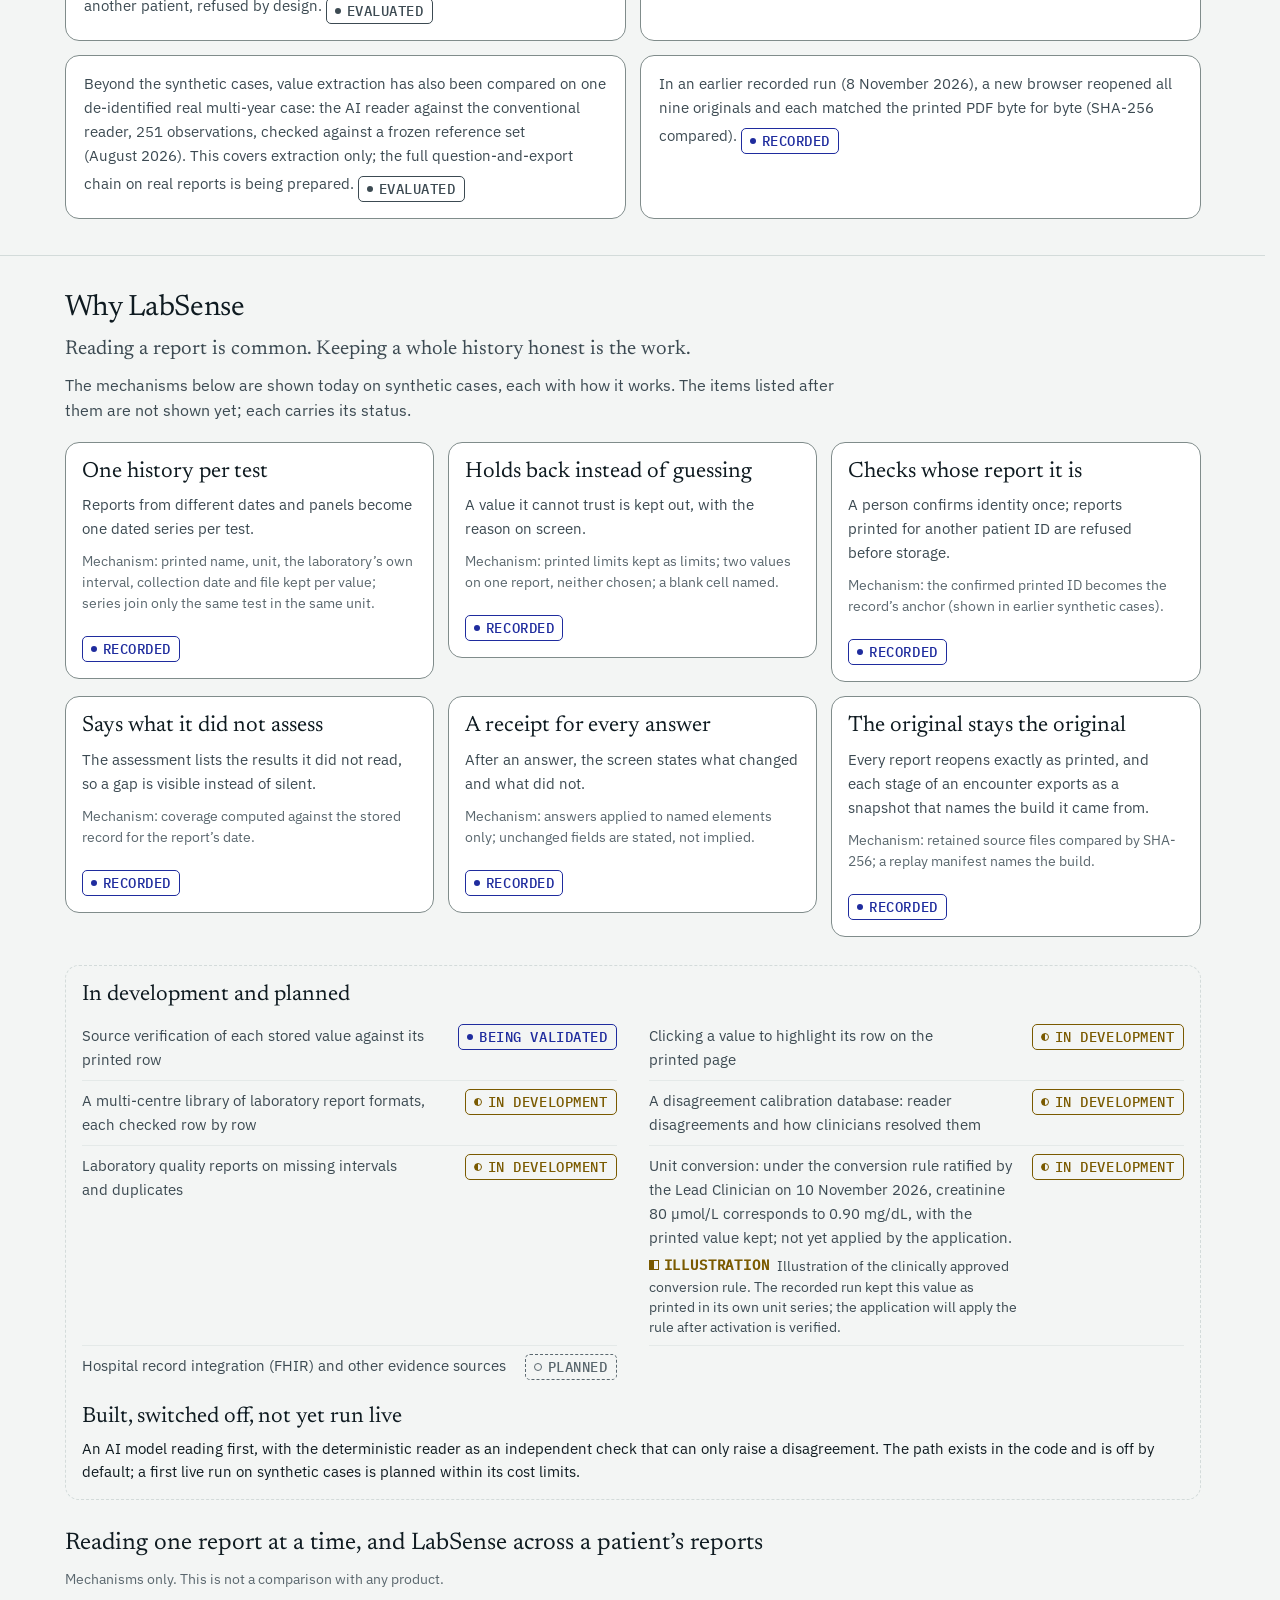
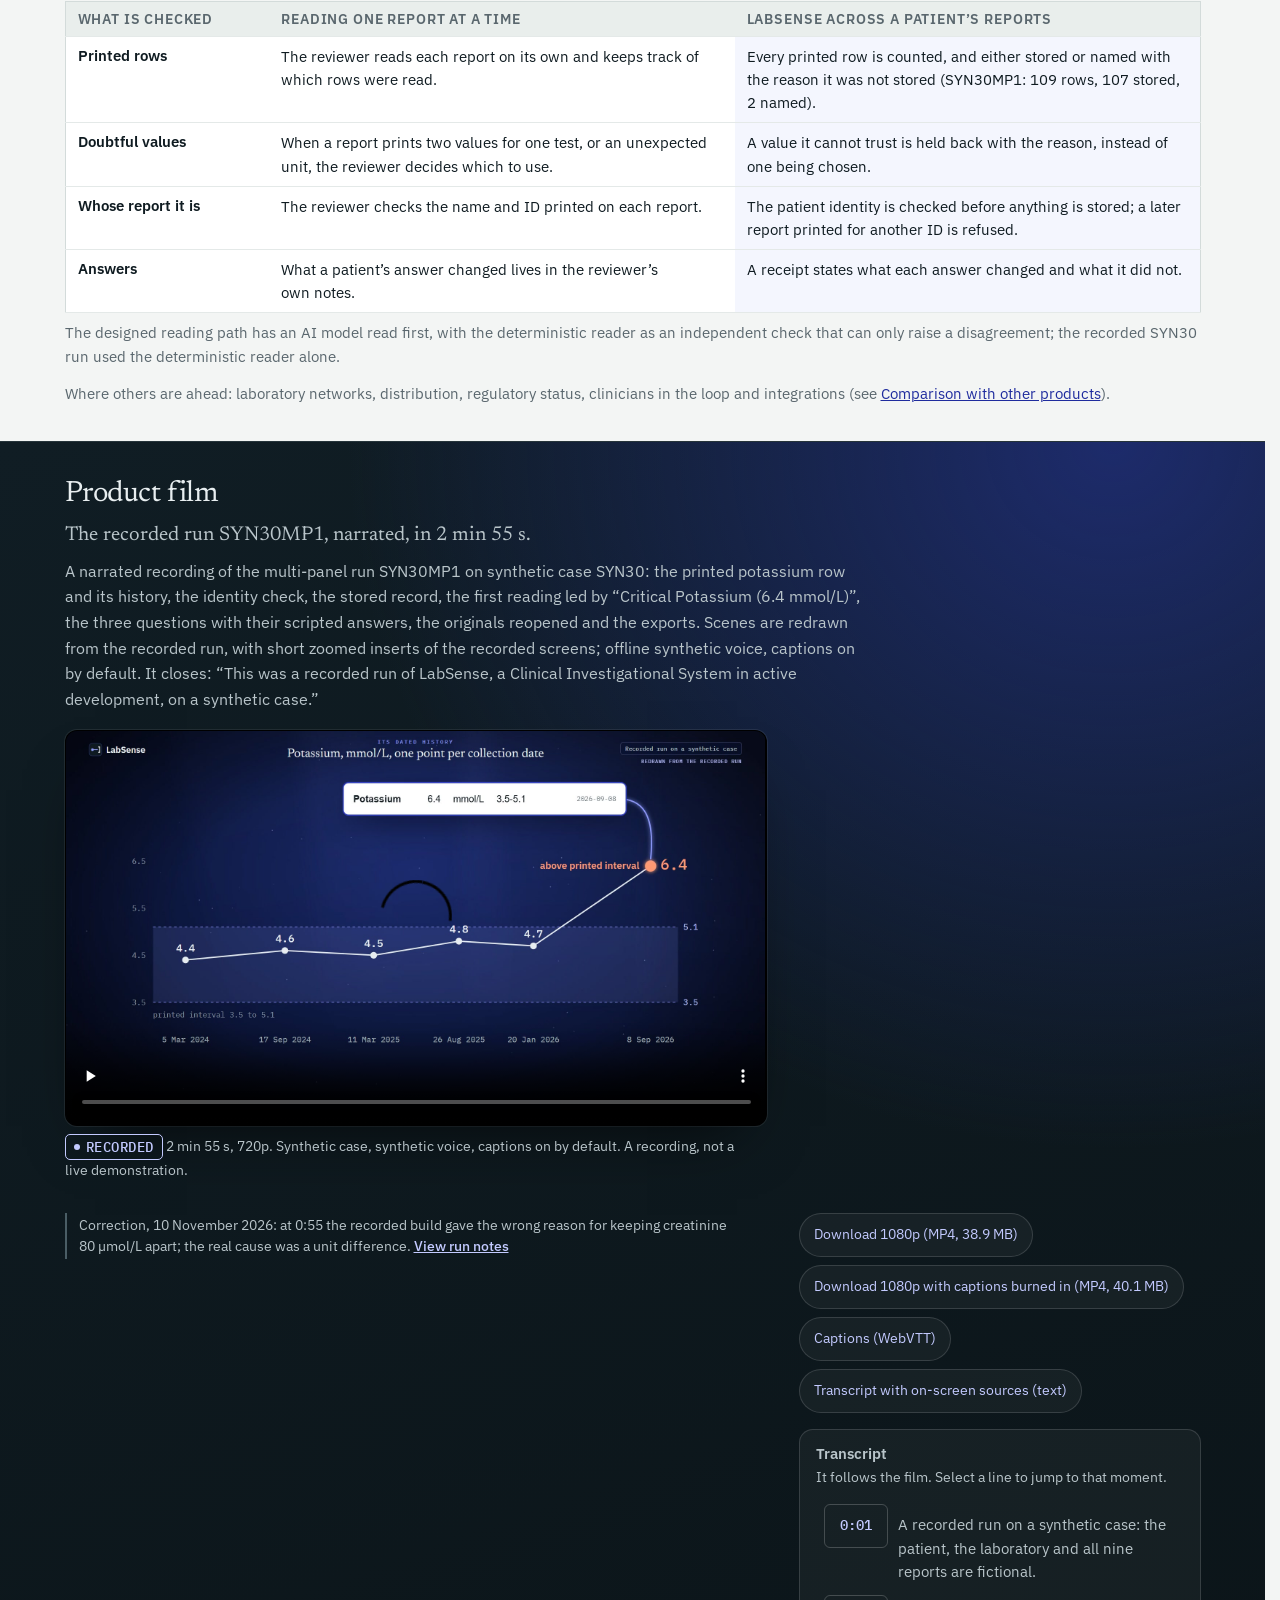
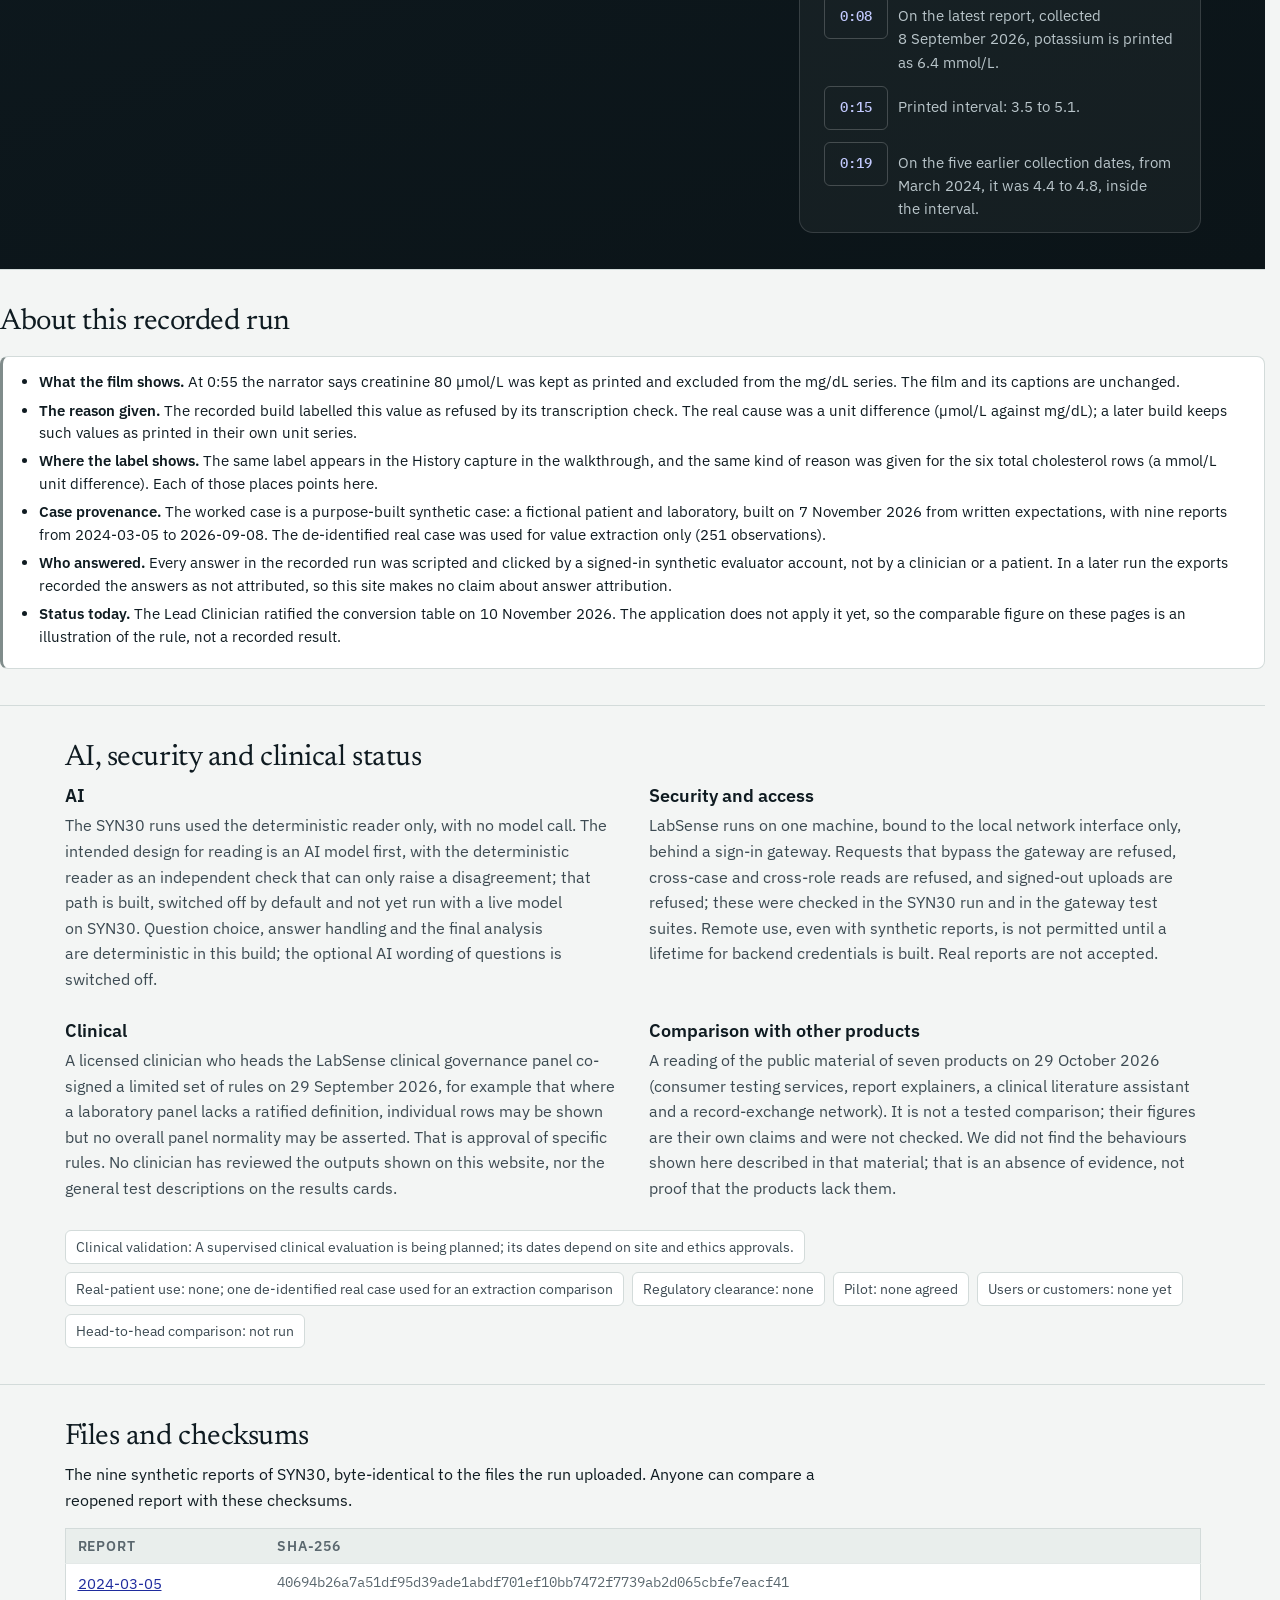
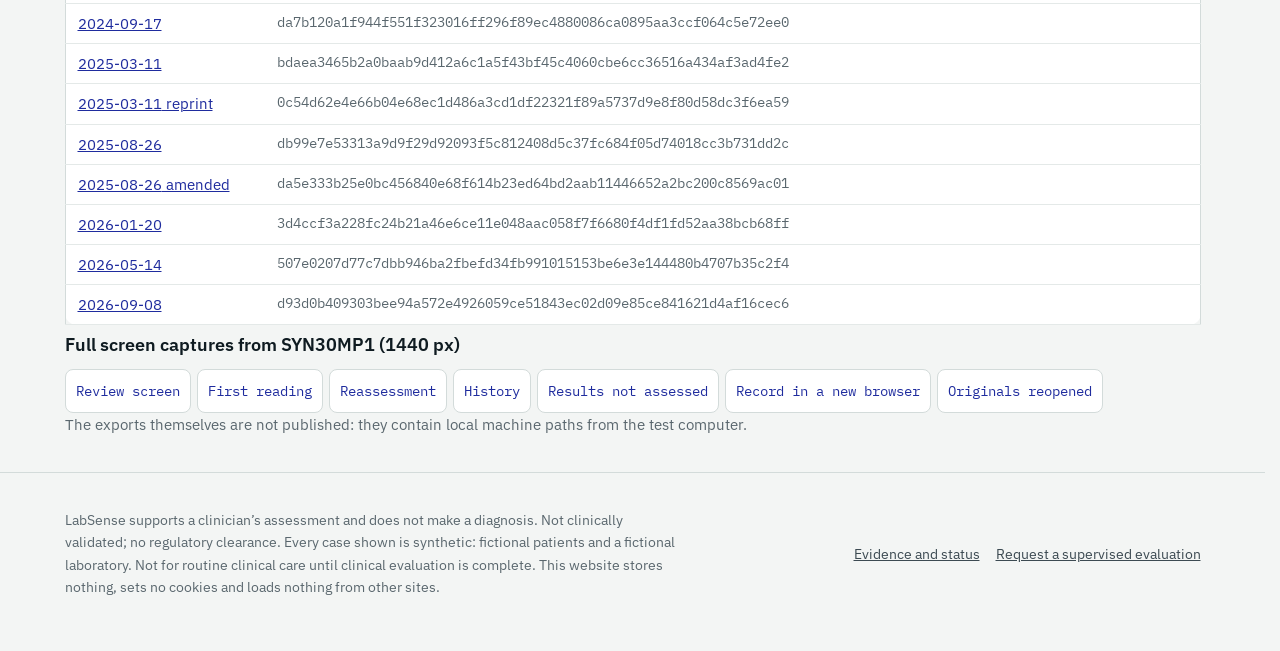
==== commit fa028d53: "Website v15: truth corrections, clearer workflow, provenance and answer wording Replaces the live v1" ====
--- a/evidence.html
+++ b/evidence.html
@@ -1,18 +1,18 @@
-<!doctype html>
-<html lang="en">
-<head>
-<meta charset="utf-8">
-<meta http-equiv="Content-Security-Policy" content="default-src 'self'; img-src 'self'; media-src 'self'; style-src 'self'; script-src 'self'; base-uri 'none'; form-action 'none'">
-<meta name="referrer" content="no-referrer">
-<meta name="viewport" content="width=device-width,initial-scale=1,viewport-fit=cover">
-<title>Evidence and status · LabSense AI</title>
-<meta name="description" content="How LabSense was tested, what the recorded run shows and what is still in development. Synthetic cases only; not clinical validation.">
-<link rel="icon" href="assets/mark.svg" type="image/svg+xml">
-<link rel="stylesheet" href="assets/site.css">
-<script src="assets/site.js" defer></script>
-</head>
-<body>
-<a class="skip" href="#main">Skip to content</a>
+<!doctype html>
+<html lang="en">
+<head>
+<meta charset="utf-8">
+<meta http-equiv="Content-Security-Policy" content="default-src 'self'; img-src 'self'; media-src 'self'; style-src 'self'; script-src 'self'; base-uri 'none'; form-action 'none'">
+<meta name="referrer" content="no-referrer">
+<meta name="viewport" content="width=device-width,initial-scale=1,viewport-fit=cover">
+<title>Evaluation evidence and current capabilities · LabSense AI</title>
+<meta name="description" content="How LabSense was tested, what the recorded run shows and what is still in development. Synthetic cases only; not clinical validation.">
+<link rel="icon" href="assets/mark.svg" type="image/svg+xml">
+<link rel="stylesheet" href="assets/site.css">
+<script src="assets/site.js" defer></script>
+</head>
+<body>
+<a class="skip" href="#main">Skip to content</a>
 <header class="top">
 <div class="wrap">
 <a class="brand" href="index.html" aria-label="LabSense AI, home"><svg viewBox="0 0 30 16" aria-hidden="true"><circle cx="4" cy="8" r="3" fill="#2e3fd0"/><path d="M7 8h14" stroke="#2e3fd0" stroke-width="2"/><path d="M24 3v10M24 3h3M24 13h3" stroke="currentColor" stroke-width="2" fill="none"/></svg>LabSense</a>
@@ -28,210 +28,212 @@
 <a class="go" href="index.html#access">Evaluation</a>
 </nav>
 </div>
-</header>
-
-<main id="main">
-<section class="doc" aria-labelledby="ev-h">
-<div class="wrap">
-<p class="eyebrow">Evidence and status, <span class="nw">10 November 2026</span></p>
-<h1 id="ev-h">What has been tested, on what, and what is still in development.</h1>
-<p class="lede">LabSense is a Clinical Investigational System (CIS) for clinical decision support (CDS), in active development. This site shows a recorded run of the features tested so far; further features are being validated. It works under physician oversight and does not diagnose. The full chain is tested on synthetic cases written for testing, and value extraction has also been compared on one de-identified real case, where the full chain is being prepared; none of it is clinical validation, which is scheduled for this quarter (by <span class="nw">December 2026</span>).</p>
-<ul class="legend" aria-label="Labels used on these pages">
-<li><span class="tag recorded">Recorded</span> output of a test run on a synthetic case</li>
-<li><span class="tag evaluated">Evaluated</span> in a measured test</li>
-<li><span class="tag live">Live in the workspace</span> on the local system, not online</li>
-<li><span class="tag validating">Being validated</span> built in part, checks under way</li>
-<li><span class="tag indev">In development</span> not shown, work under way</li>
-<li><span class="tag planned">Planned</span> scheduled; work has not started</li><li><span class="tag off">Built, switched off</span> in the code, off by default, not run live</li>
-</ul>
-<nav class="toc-nav" aria-label="Sections on this page"><ul class="toc">
-<li><a href="#status">Feature status</a></li>
-<li><a href="#syn30">SYN30 run record</a></li>
-<li><a href="#earlier">Earlier tests</a></li>
-<li><a href="#why">Why LabSense</a></li>
-<li><a href="#film">Product film</a></li>
-<li><a href="#limits">AI, security and clinical status</a></li>
-<li><a href="#files">Files and checksums</a></li>
-</ul></nav>
-</div>
-</section>
-
-<section class="ev-sec" id="status" aria-labelledby="st-h">
-<div class="wrap">
-<h2 id="st-h">Feature status</h2>
-<div class="tw" tabindex="0" role="region" aria-label="Feature status table">
-<table class="ev ev-status">
-<thead><tr><th scope="col">Capability</th><th scope="col">Status</th><th scope="col">Basis</th></tr></thead>
-<tbody>
-<tr><td data-l="Capability">Reading printed rows with their unit, printed interval and collection date</td><td data-l="Status"><span class="tag recorded">Recorded</span></td><td data-l="Basis">SYN30MP1; an earlier reading test on 46 synthetic PDFs</td></tr>
-<tr><td data-l="Capability">Identity check on the first report; later reports for another patient ID refused before storage</td><td data-l="Status"><span class="tag recorded">Recorded</span></td><td data-l="Basis">SYN30MP1 (confirmation); synthetic cases C13 and C24 (refusal)</td></tr>
-<tr><td data-l="Capability">Stored record with every printed row stored or named with a reason</td><td data-l="Status"><span class="tag recorded">Recorded</span></td><td data-l="Basis">SYN30MP1: 109 printed rows, 107 stored, 2 named</td></tr>
-<tr><td data-l="Capability">Reading every panel of the current report (multi-panel reading), the evaluator default</td><td data-l="Status"><span class="tag recorded">Recorded</span></td><td data-l="Basis">SYN30MP1 and its repeat on the integrated build, <span class="nw">9 November 2026</span></td></tr>
-<tr><td data-l="Capability">A critical value on the current report driving the finding and urgency</td><td data-l="Status"><span class="tag recorded">Recorded</span></td><td data-l="Basis">SYN30MP1: &ldquo;Critical Potassium (<span class="nw">6.4 mmol/L</span>)&rdquo;, Emergency, in both stages, after reload and in both exports</td></tr>
-<tr><td data-l="Capability">History per test, against the printed interval, units kept apart</td><td data-l="Status"><span class="tag recorded">Recorded</span></td><td data-l="Basis">SYN30MP1</td></tr>
-<tr><td data-l="Capability">Targeted questions, scripted answers, receipts of what changed and what did not, each answer attributed to the signed-in account</td><td data-l="Status"><span class="tag recorded">Recorded</span></td><td data-l="Basis">SYN30MP1</td></tr>
-<tr><td data-l="Capability">Reopening the original report from a new browser</td><td data-l="Status"><span class="tag recorded">Recorded</span></td><td data-l="Basis">SYN30MP1: all nine opened as whole PDFs; byte-for-byte match shown in an earlier run</td></tr>
-<tr><td data-l="Capability">Source verification of each stored value against its printed row, with checksums</td><td data-l="Status"><span class="tag validating">Being validated</span></td><td data-l="Basis">Not shown on this site; every stored value is tied to its printed row and report</td></tr>
-<tr><td data-l="Capability">Clicking a value to highlight its row on the printed page</td><td data-l="Status"><span class="tag indev">In development</span></td><td data-l="Basis">Not shown; a report opens as the whole document</td></tr>
-<tr><td data-l="Capability">Review snapshot export of the first reading and the reassessment</td><td data-l="Status"><span class="tag recorded">Recorded</span></td><td data-l="Basis">SYN30MP1: 30 files each, primary concern equal to the screen</td></tr>
-<tr><td data-l="Capability">AI model reading first, deterministic reader as a dissent-only check</td><td data-l="Status"><span class="tag off">Built, switched off</span></td><td data-l="Basis">Built and switched off; no live model run on SYN30</td></tr>
-<tr><td data-l="Capability">AI wording of questions</td><td data-l="Status"><span class="tag off">Built, switched off</span></td><td data-l="Basis">Wording hook off; reassessment and final analysis are deterministic and have no AI component</td></tr>
-<tr><td data-l="Capability">Supervised sessions on synthetic cases, on one local machine</td><td data-l="Status"><span class="tag live">Live in the workspace</span></td><td data-l="Basis">Behind a sign-in; not online</td></tr>
-<tr><td data-l="Capability">Remote use</td><td data-l="Status"><span class="tag planned">Planned</span></td><td data-l="Basis">Not permitted until a lifetime for backend credentials is built</td></tr>
-</tbody>
-</table>
-</div>
-</div>
-</section>
-
-<section class="ev-sec" id="syn30" aria-labelledby="syn-h">
-<div class="wrap">
-<div class="sec-head">
-<div><h2 id="syn-h">SYN30 run record</h2><p class="sub-h">Recorded run SYN30MP1 and its repeat, <span class="nw">9 November 2026</span></p></div>
-<p>SYN30 is one synthetic patient at a fictional laboratory. The case was written before the files were generated. The run went from sign-in and upload to export and a rebuild in a new browser, on one local machine, with the deterministic reader only and no AI model call. A repeat run, SYN30MP2, gave identical results.</p>
-</div>
-<div class="figs" aria-label="Key figures">
-<div><b>9</b><span>reports</span></div><div><b>30</b><span>printed pages</span></div><div><b>109</b><span>printed result rows</span></div><div><b>107</b><span>stored</span></div><div><b>2</b><span>named with a reason</span></div><div><b>7</b><span>dates, <span class="nw">March 2024</span> to <span class="nw">September 2026</span></span></div>
-</div>
-<ol class="rstrip" aria-label="The nine synthetic reports by date">
-<li class=""><span class="rs-d"><span class="nw">2024-03-05</span></span><span class="rs-n">1 report, <span class="nw">4 pages</span></span><span class="rs-t">First report; whose report it is confirmed here</span></li>
-<li class=""><span class="rs-d"><span class="nw">2024-09-17</span></span><span class="rs-n">1 report, <span class="nw">3 pages</span></span><span class="rs-t">Routine follow-up</span></li>
-<li class="two"><span class="rs-d"><span class="nw">2025-03-11</span></span><span class="rs-n">2 reports, <span class="nw">8 pages</span></span><span class="rs-t">Original, and a reprint (<span class="nw">4 pages</span>) counted once</span></li>
-<li class="two"><span class="rs-d"><span class="nw">2025-08-26</span></span><span class="rs-n">2 reports, <span class="nw">6 pages</span></span><span class="rs-t">Original, and an amended copy (<span class="nw">3 pages</span>) with a changed creatinine range</span></li>
-<li class=""><span class="rs-d"><span class="nw">2026-01-20</span></span><span class="rs-n">1 report, <span class="nw">3 pages</span></span><span class="rs-t">Creatinine in µmol/L; some results printed as limits</span></li>
-<li class="rd"><span class="rs-d"><span class="nw">2026-05-14</span></span><span class="rs-n">1 report, <span class="nw">2 pages</span></span><span class="rs-t">Report date only, no collection date</span></li>
-<li class="latest"><span class="rs-d"><span class="nw">2026-09-08</span></span><span class="rs-n">1 report, <span class="nw">4 pages</span></span><span class="rs-t">Latest: potassium <span class="nw">6.4 mmol/L</span>, creatinine printed twice</span></li>
-</ol>
-<div class="ev2">
-<div>
-<h3>Where the 109 printed rows went</h3>
-<div class="tw" tabindex="0" role="region" aria-label="Reconciliation table">
-<table class="ev ev-recon">
-<thead><tr><th scope="col">Rows</th><th scope="col">What happened to them</th></tr></thead>
-<tbody>
-<tr><td class="n" data-l="Rows">107</td><td data-l="What happened to them">Stored. Four of them are limits kept exactly as printed (for example TSH &lt;0.01), not turned into numbers.</td></tr>
-<tr><td class="n" data-l="Rows">2</td><td data-l="What happened to them">Not stored, each named with its reason: a second creatinine on the latest report (<span class="nw">1.62 mg/dL</span>; neither value chosen) and a white cell count hidden by a covered cell.</td></tr>
-<tr><td class="n" data-l="Rows">8</td><td data-l="What happened to them">Stored but kept out of every trend: total cholesterol on six report copies, creatinine <span class="nw">80 µmol/L</span> (in this run, kept as printed in its own unit series; conversion under the ratified table is being activated) and creatinine <span class="nw">1.04 mg/dL</span> (held for review).</td></tr>
-</tbody>
-</table>
-</div>
-</div>
-<div>
-<h3>What the run did, step by step</h3>
-<div class="tw" tabindex="0" role="region" aria-label="Chain table">
-<table class="ev ev-chain">
-<thead><tr><th scope="col">Step</th><th scope="col">What happened</th></tr></thead>
-<tbody>
-<tr><td data-l="Step">Upload and reading</td><td data-l="What happened">All nine reports read and confirmed, uploaded out of date order.</td></tr>
-<tr><td data-l="Step">Identity</td><td data-l="What happened">A person confirmed the first report; the other eight matched it.</td></tr>
-<tr><td data-l="Step">Stored record</td><td data-l="What happened">Rebuilt in a new browser: 107 stored rows and 2 named rows, for 17 tests.</td></tr>
-<tr><td data-l="Step">First reading</td><td data-l="What happened">Led by &ldquo;Critical Potassium (<span class="nw">6.4 mmol/L</span>)&rdquo;, urgency Emergency, evidence support Moderate.</td></tr>
-<tr><td data-l="Step">Questions and answers</td><td data-l="What happened">Three questions; scripted answers No, No, Yes from a signed-in synthetic account.</td></tr>
-<tr><td data-l="Step">Reassessment</td><td data-l="What happened">The Yes changed familial dyslipidaemia to &ldquo;inherited/atherogenic risk raised&rdquo;; the finding and urgency did not change, and the screen said so.</td></tr>
-<tr><td data-l="Step">Reload and originals</td><td data-l="What happened">Results unchanged after a reload; all nine originals reopened as whole PDFs in a new browser.</td></tr>
-<tr><td data-l="Step">Exports</td><td data-l="What happened">A snapshot of each reading, 30 files each, with the same primary concern as the screen.</td></tr>
-<tr><td data-l="Step">Access</td><td data-l="What happened">Reads that skipped the sign-in gateway were refused; reads by another role were refused or returned nothing.</td></tr>
-</tbody>
-</table>
-</div>
-</div>
-</div>
-<details class="tech">
-<summary>Technical details</summary>
-<div class="tech-b">
-<p>Counting: the record screen&rsquo;s heading reads &ldquo;103 stored values&rdquo; because it counts numbers only; the 4 printed limits (eGFR &gt;90, TSH &lt;0.01, urine albumin/creatinine ratio &lt;3, ferritin &lt;5, all on the report of <span class="nw">2026-01-20</span>) are stored as text and listed under it, and the run&rsquo;s retrieval check counts 107 stored rows. 107 stored plus 2 named equals the 109 result rows printed on the nine PDFs, with the reprint and the amended report counted as printed. The first reading read 13 of the 19 value-bearing lines of the latest report, as LabSense counts lines; that report prints 15 result rows.</p>
-<p>Configuration: every panel of each report read (multi-panel reading), the configuration used for evaluator sessions.</p>
-<p>Timings on the server: reading <span class="nw">6 to 15 s</span> per report; record read at most <span class="nw">264 ms</span>; consult median <span class="nw">375 ms</span>, slowest <span class="nw">766 ms</span>; reopening <span class="nw">47 to 125 ms</span> per document; <span class="nw">2.8 s</span> per export. Driver step times include fixed waits and other work ran on the same machine, so these are upper bounds.</p>
-<p>Builds: backend integ/sb22-security c0c5e123 (later commits to 954e7a32 change AI cost handling only), frontend aa06e68 (configuration 884766d makes multi-panel reading the default in the controlled evaluator build), gateway bd866d28.</p>
-<p>Repeatability (SYN30MP2 against SYN30MP1): screens, stored record, questions and answers identical, and exports identical once times and IDs are removed.</p>
-</div>
-</details>
-</div>
-</section>
-
-<section class="ev-sec" id="earlier" aria-labelledby="ear-h">
-<div class="wrap">
-<h2 id="ear-h">Earlier tests</h2>
-<ul class="ear">
-<li>In an earlier reading test on 46 synthetic PDFs across 15 cases (late <span class="nw">October 2026</span>), the conventional reader read every printed value line into a stored row, 243 lines in all; the one file with no rows was a report printed for another patient, refused by design. <span class="tag evaluated">Evaluated</span></li>
-<li>Reports printed for another patient were refused before storage in browser test runs of synthetic cases C13 and C24. <span class="tag recorded">Recorded</span></li>
-<li>Beyond the synthetic cases, value extraction has also been compared on one de-identified real multi-year case: the AI reader against the conventional reader, <span class="num">251</span> observations, checked against a frozen reference set (<span class="nw">August 2026</span>). This covers extraction only; the full question-and-export chain on real reports is being prepared. <span class="tag evaluated">Evaluated</span></li>
-<li>In an earlier recorded run (<span class="nw">8 November 2026</span>), a new browser reopened all nine originals and each matched the printed PDF byte for byte (SHA-256 compared). <span class="tag recorded">Recorded</span></li>
-</ul>
-</div>
-</section>
-
-<section class="ev-sec" id="why" aria-labelledby="why-h">
-<div class="wrap">
-<div class="sec-head">
-<div><h2 id="why-h">Why LabSense</h2><p class="sub-h">Reading a report is common. Keeping a whole history honest is the work.</p></div>
-<p>The mechanisms below are shown today on synthetic cases, each with how it works. The items listed after them are not shown yet; each carries its status.</p>
-</div>
-<div class="why-grid">
-<ul class="mech">
-<li><h3>One history per test</h3><p>Reports from different dates and panels become one dated series per test.</p><p class="how">Mechanism: printed name, unit, the laboratory&rsquo;s own interval, collection date and file kept per value; series join only the same test in the same unit.</p><span class="tag recorded">Recorded</span></li>
-<li><h3>Holds back instead of guessing</h3><p>A value it cannot trust is kept out, with the reason on screen.</p><p class="how">Mechanism: printed limits kept as limits; two values on one report, neither chosen; a blank cell named.</p><span class="tag recorded">Recorded</span></li>
-<li><h3>Checks whose report it is</h3><p>A person confirms identity once; reports printed for another patient ID are refused before storage.</p><p class="how">Mechanism: the confirmed printed ID becomes the record&rsquo;s anchor (shown in earlier synthetic cases).</p><span class="tag recorded">Recorded</span></li>
-<li><h3>Says what it did not assess</h3><p>The assessment lists the results it did not read, so a gap is visible instead of silent.</p><p class="how">Mechanism: coverage computed against the stored record for the report&rsquo;s date.</p><span class="tag recorded">Recorded</span></li>
-<li><h3>A receipt for every answer</h3><p>After an answer, the screen states what changed and what did not.</p><p class="how">Mechanism: answers applied to named elements only; unchanged fields are stated, not implied.</p><span class="tag recorded">Recorded</span></li>
-<li><h3>The original stays the original</h3><p>Every report reopens exactly as printed, and each stage of an encounter exports as a snapshot that names the build it came from.</p><p class="how">Mechanism: retained source files compared by SHA-256; a replay manifest names the build.</p><span class="tag recorded">Recorded</span></li>
-</ul>
-<div class="future">
-<h3>In development and planned</h3>
-<ul>
-<li>Source verification of each stored value against its printed row <span class="tag validating">Being validated</span></li>
-<li>Clicking a value to highlight its row on the printed page <span class="tag indev">In development</span></li>
-<li>A multi-centre library of laboratory report formats, each checked row by row <span class="tag indev">In development</span></li>
-<li>A disagreement calibration database: reader disagreements and how clinicians resolved them <span class="tag indev">In development</span></li>
-<li>Laboratory quality reports on missing intervals and duplicates <span class="tag indev">In development</span></li>
-<li>Unit conversion: creatinine <span class="nw">80 µmol/L</span> converted to <span class="nw">0.90 mg/dL</span> under the unit table ratified by the Lead Clinician on <span class="nw">10 November 2026</span>, with the printed value kept; activation in progress <span class="tag indev">In development</span></li>
-<li>Hospital record integration (FHIR) and other evidence sources <span class="tag planned">Planned</span></li>
-</ul>
-<h3 class="built-off">Built, switched off, not yet run live</h3>
-<p class="small">An AI model reading first, with the deterministic reader as an independent check that can only raise a disagreement. The path exists in the code and is off by default; a first live run on synthetic cases is planned within its cost limits.</p>
-</div>
-</div>
-<h3 class="contrast-h">Reading one report at a time, and LabSense across a patient&rsquo;s reports</h3>
-<div class="tw" tabindex="0" role="region" aria-label="Contrast of mechanisms">
-<table class="ev contrast-t">
-<caption>Mechanisms only. This is not a comparison with any product.</caption>
-<thead><tr><th scope="col">What is checked</th><th scope="col">Reading one report at a time</th><th scope="col">LabSense across a patient&rsquo;s reports</th></tr></thead>
-<tbody>
-<tr><th scope="row">Printed rows</th><td data-l="Reading one report at a time">The reviewer reads each report on its own and keeps track of which rows were read.</td><td data-l="LabSense across a patient&rsquo;s reports">Every printed row is counted, and either stored or named with the reason it was not stored (SYN30MP1: 109 rows, 107 stored, 2 named).</td></tr>
-<tr><th scope="row">Doubtful values</th><td data-l="Reading one report at a time">When a report prints two values for one test, or an unexpected unit, the reviewer decides which to use.</td><td data-l="LabSense across a patient&rsquo;s reports">A value it cannot trust is held back with the reason, instead of one being chosen.</td></tr>
-<tr><th scope="row">Whose report it is</th><td data-l="Reading one report at a time">The reviewer checks the name and ID printed on each report.</td><td data-l="LabSense across a patient&rsquo;s reports">The patient identity is checked before anything is stored; a later report printed for another ID is refused.</td></tr>
-<tr><th scope="row">Answers</th><td data-l="Reading one report at a time">What a patient&rsquo;s answer changed lives in the reviewer&rsquo;s own notes.</td><td data-l="LabSense across a patient&rsquo;s reports">A receipt states what each answer changed and what it did not.</td></tr>
-</tbody>
-</table>
-</div>
-<p class="small muted">The designed reading path has an AI model read first, with the deterministic reader as an independent check that can only raise a disagreement; the recorded SYN30 run used the deterministic reader alone.</p>
-<p class="small muted ahead">Where others are ahead: laboratory networks, distribution, regulatory status, clinicians in the loop and integrations (see <a href="#limits">Comparison with other products</a>).</p>
-
-</div>
-</section>
-
-<section class="ev-sec deep" id="film" aria-labelledby="film-h">
-<div class="wrap">
-<div class="sec-head">
-<div><h2 id="film-h">Product film</h2><p class="sub-h">The recorded run SYN30MP1, narrated, in <span class="nw">2 min 59 s</span>.</p></div>
-<p>A narrated recording of the multi-panel run SYN30MP1 on synthetic case SYN30: the printed potassium row and its history, the identity check, the stored record, the first reading led by &ldquo;Critical Potassium (<span class="nw">6.4 mmol/L</span>)&rdquo;, the three questions with their scripted answers, the originals reopened and the exports. Scenes are redrawn from the recorded run, with short zoomed inserts of the recorded screens; offline synthetic voice, captions on by default. It closes: &ldquo;This was a recorded run of LabSense, a Clinical Investigational System in active development, on a synthetic case.&rdquo;</p>
-</div>
-<div class="film">
-<figure class="page">
-<img class="print-only" src="assets/media/labsense_film_syn30mp1_v3b_poster.jpg" width="1280" height="720" alt="Poster frame of the LabSense film: the printed potassium row of the synthetic report collected 2026-09-08.">
-<video controls preload="none" playsinline poster="assets/media/labsense_film_syn30mp1_v3b_poster.jpg" width="1280" height="720"><source src="assets/media/labsense_film_syn30mp1_v3b_720p.mp4" type="video/mp4"><track kind="captions" src="assets/media/labsense_film_syn30mp1_v3b_captions.vtt" srclang="en" label="English" default>Your browser cannot play this video. <a href="assets/media/labsense_film_syn30mp1_v3b_1080p_captioned.mp4">Download the captioned film</a>.</video>
-<figcaption><span class="tag recorded">Recorded</span> <span class="nw">2 min 59 s</span>, 720p. Synthetic case, synthetic voice, captions on by default. A recording, not a live demonstration.</figcaption>
-</figure>
-<div>
-<div class="film-links">
-<a href="assets/media/labsense_film_syn30mp1_v3b_1080p.mp4" download>Download 1080p (MP4, <span class="nw">39.5 MB</span>)</a>
-<a href="assets/media/labsense_film_syn30mp1_v3b_1080p_captioned.mp4" download>Download 1080p with captions burned in (MP4, <span class="nw">40.8 MB</span>)</a>
-<a href="assets/media/labsense_film_syn30mp1_v3b_captions.vtt" download>Captions (WebVTT)</a>
-<a href="assets/media/labsense_film_syn30mp1_v3b_transcript.md" download>Transcript with on-screen sources (text)</a>
-</div>
-<div class="tx" data-tx>
-<p class="tx-h">Transcript</p>
-<p class="tx-hint">It follows the film. Select a line to jump to that moment.</p>
+</header>
+
+<main id="main">
+<section class="doc" aria-labelledby="ev-h">
+<div class="wrap">
+<p class="eyebrow">Evidence and status, <span class="nw">10 November 2026</span></p>
+<h1 id="ev-h">Evaluation evidence and current capabilities</h1>
+<p class="lede">LabSense is a Clinical Investigation System (CIS) for clinical decision support (CDS), in active development. This site shows a recorded run of the features tested so far; further features are being validated. It works under physician oversight and does not diagnose. The full chain is tested on synthetic cases written for testing, and value extraction has also been compared on one de-identified real case, where the full chain is being prepared; none of it is clinical validation. A supervised clinical evaluation is being planned; its dates depend on site and ethics approvals.</p>
+<ul class="legend" aria-label="Labels used on these pages">
+<li><span class="tag recorded">Recorded</span> output of a test run on a synthetic case</li>
+<li><span class="tag evaluated">Evaluated</span> in a measured test</li>
+<li><span class="tag live">Live in the workspace</span> on the local system, not online</li>
+<li><span class="tag validating">Being validated</span> built in part, checks under way</li>
+<li><span class="tag indev">In development</span> not shown, work under way</li>
+<li><span class="tag planned">Planned</span> scheduled; work has not started</li><li><span class="tag off">Built, switched off</span> in the code, off by default, not run live</li>
+</ul>
+<nav class="toc-nav" aria-label="Sections on this page"><ul class="toc">
+<li><a href="#status">Feature status</a></li>
+<li><a href="#syn30">SYN30 run record</a></li>
+<li><a href="#earlier">Earlier tests</a></li>
+<li><a href="#why">Why LabSense</a></li>
+<li><a href="#film">Product film</a></li>
+<li><a href="#limits">AI, security and clinical status</a></li>
+<li><a href="#files">Files and checksums</a></li>
+</ul></nav>
+</div>
+</section>
+
+<section class="ev-sec" id="status" aria-labelledby="st-h">
+<div class="wrap">
+<h2 id="st-h">Feature status</h2>
+<div class="tw" tabindex="0" role="region" aria-label="Feature status table">
+<table class="ev ev-status">
+<thead><tr><th scope="col">Capability</th><th scope="col">Status</th><th scope="col">Basis</th></tr></thead>
+<tbody>
+<tr><td data-l="Capability">Reading printed rows with their unit, printed interval and collection date</td><td data-l="Status"><span class="tag recorded">Recorded</span></td><td data-l="Basis">SYN30MP1; an earlier reading test on 46 synthetic PDFs</td></tr>
+<tr><td data-l="Capability">Identity check on the first report; later reports for another patient ID refused before storage</td><td data-l="Status"><span class="tag recorded">Recorded</span></td><td data-l="Basis">SYN30MP1 (confirmation); two earlier synthetic cases (refusal)</td></tr>
+<tr><td data-l="Capability">Stored record with every printed row stored or named with a reason</td><td data-l="Status"><span class="tag recorded">Recorded</span></td><td data-l="Basis">SYN30MP1: 109 printed rows, 107 stored, 2 named</td></tr>
+<tr><td data-l="Capability">Reading every panel of the current report (multi-panel reading), the evaluator default</td><td data-l="Status"><span class="tag recorded">Recorded</span></td><td data-l="Basis">SYN30MP1 and its repeat on the integrated build, <span class="nw">9 November 2026</span></td></tr>
+<tr><td data-l="Capability">A critical value on the current report driving the finding and urgency</td><td data-l="Status"><span class="tag recorded">Recorded</span></td><td data-l="Basis">SYN30MP1: &ldquo;Critical Potassium (<span class="nw">6.4 mmol/L</span>)&rdquo;, Emergency, in both stages, after reload and in both exports</td></tr>
+<tr><td data-l="Capability">History per test, against the printed interval, units kept apart</td><td data-l="Status"><span class="tag recorded">Recorded</span></td><td data-l="Basis">SYN30MP1</td></tr>
+<tr><td data-l="Capability">Targeted questions, scripted answers, receipts of what changed and what did not</td><td data-l="Status"><span class="tag recorded">Recorded</span></td><td data-l="Basis">SYN30MP1</td></tr>
+<tr><td data-l="Capability">Reopening the original report from a new browser</td><td data-l="Status"><span class="tag recorded">Recorded</span></td><td data-l="Basis">SYN30MP1: all nine opened as whole PDFs; byte-for-byte match shown in an earlier run</td></tr>
+<tr><td data-l="Capability">Source verification of each stored value against its printed row, with checksums</td><td data-l="Status"><span class="tag validating">Being validated</span></td><td data-l="Basis">Not shown on this site; every stored value is tied to its printed row and report</td></tr>
+<tr><td data-l="Capability">Clicking a value to highlight its row on the printed page</td><td data-l="Status"><span class="tag indev">In development</span></td><td data-l="Basis">Not shown; a report opens as the whole document</td></tr>
+<tr><td data-l="Capability">Review snapshot export of the first reading and the reassessment</td><td data-l="Status"><span class="tag recorded">Recorded</span></td><td data-l="Basis">SYN30MP1: 30 files each, primary concern equal to the screen</td></tr>
+<tr><td data-l="Capability">AI model reading first, deterministic reader as a dissent-only check</td><td data-l="Status"><span class="tag off">Built, switched off</span></td><td data-l="Basis">Built and switched off; no live model run on SYN30</td></tr>
+<tr><td data-l="Capability">AI wording of questions</td><td data-l="Status"><span class="tag off">Built, switched off</span></td><td data-l="Basis">Wording hook off; reassessment and final analysis are deterministic and have no AI component</td></tr>
+<tr><td data-l="Capability">Supervised sessions on synthetic cases, on one local machine</td><td data-l="Status"><span class="tag live">Live in the workspace</span></td><td data-l="Basis">Behind a sign-in; not online</td></tr>
+<tr><td data-l="Capability">Remote use</td><td data-l="Status"><span class="tag planned">Planned</span></td><td data-l="Basis">Not permitted until a lifetime for backend credentials is built</td></tr>
+</tbody>
+</table>
+</div>
+</div>
+</section>
+
+<section class="ev-sec" id="syn30" aria-labelledby="syn-h">
+<div class="wrap">
+<div class="sec-head">
+<div><h2 id="syn-h">SYN30 run record</h2><p class="sub-h">Recorded run SYN30MP1 and its repeat, <span class="nw">9 November 2026</span></p></div>
+<p>SYN30 is one synthetic patient at a fictional laboratory. The case was written before the files were generated. The run went from sign-in and upload to export and a rebuild in a new browser, on one local machine, with the deterministic reader only and no AI model call. A repeat run, SYN30MP2, gave identical results.</p>
+</div>
+<div class="figs" aria-label="Key figures">
+<div><b>9</b><span>reports</span></div><div><b>30</b><span>printed pages</span></div><div><b>109</b><span>printed result rows</span></div><div><b>107</b><span>stored</span></div><div><b>2</b><span>named with a reason</span></div><div><b>7</b><span>dates, <span class="nw">March 2024</span> to <span class="nw">September 2026</span></span></div>
+</div>
+<ol class="rstrip" aria-label="The nine synthetic reports by date">
+<li class=""><span class="rs-d"><span class="nw">2024-03-05</span></span><span class="rs-n">1 report, <span class="nw">4 pages</span></span><span class="rs-t">First report; whose report it is confirmed here</span></li>
+<li class=""><span class="rs-d"><span class="nw">2024-09-17</span></span><span class="rs-n">1 report, <span class="nw">3 pages</span></span><span class="rs-t">Routine follow-up</span></li>
+<li class="two"><span class="rs-d"><span class="nw">2025-03-11</span></span><span class="rs-n">2 reports, <span class="nw">8 pages</span></span><span class="rs-t">Original, and a reprint (<span class="nw">4 pages</span>) counted once</span></li>
+<li class="two"><span class="rs-d"><span class="nw">2025-08-26</span></span><span class="rs-n">2 reports, <span class="nw">6 pages</span></span><span class="rs-t">Original, and an amended copy (<span class="nw">3 pages</span>) with a changed creatinine range</span></li>
+<li class=""><span class="rs-d"><span class="nw">2026-01-20</span></span><span class="rs-n">1 report, <span class="nw">3 pages</span></span><span class="rs-t">Creatinine in µmol/L; some results printed as limits</span></li>
+<li class="rd"><span class="rs-d"><span class="nw">2026-05-14</span></span><span class="rs-n">1 report, <span class="nw">2 pages</span></span><span class="rs-t">Report date only, no collection date</span></li>
+<li class="latest"><span class="rs-d"><span class="nw">2026-09-08</span></span><span class="rs-n">1 report, <span class="nw">4 pages</span></span><span class="rs-t">Latest: potassium <span class="nw">6.4 mmol/L</span>, creatinine printed twice</span></li>
+</ol>
+<div class="ev2">
+<div>
+<h3>Where the 109 printed rows went</h3>
+<div class="tw" tabindex="0" role="region" aria-label="Reconciliation table">
+<table class="ev ev-recon">
+<thead><tr><th scope="col">Rows</th><th scope="col">What happened to them</th></tr></thead>
+<tbody>
+<tr><td class="n" data-l="Rows">107</td><td data-l="What happened to them">Stored. Four of them are limits kept exactly as printed (for example TSH &lt;0.01), not turned into numbers.</td></tr>
+<tr><td class="n" data-l="Rows">2</td><td data-l="What happened to them">Not stored, each named with its reason: a second creatinine on the latest report (<span class="nw">1.62 mg/dL</span>; neither value chosen) and a white cell count hidden by a covered cell.</td></tr>
+<tr><td class="n" data-l="Rows">8</td><td data-l="What happened to them">Stored but kept out of every trend: total cholesterol on six report copies, creatinine <span class="nw">80 µmol/L</span> (in this run, kept as printed in its own unit series; the recorded build gave a transcription check as the reason, but the cause was a unit difference, corrected in a later build) and creatinine <span class="nw">1.04 mg/dL</span> (held for review).</td></tr>
+</tbody>
+</table>
+</div>
+</div>
+<div>
+<h3>What the run did, step by step</h3>
+<div class="tw" tabindex="0" role="region" aria-label="Chain table">
+<table class="ev ev-chain">
+<thead><tr><th scope="col">Step</th><th scope="col">What happened</th></tr></thead>
+<tbody>
+<tr><td data-l="Step">Upload and reading</td><td data-l="What happened">All nine reports read and confirmed, uploaded out of date order.</td></tr>
+<tr><td data-l="Step">Identity</td><td data-l="What happened">A person confirmed the first report; the other eight matched it.</td></tr>
+<tr><td data-l="Step">Stored record</td><td data-l="What happened">Rebuilt in a new browser: 107 stored rows and 2 named rows, for 17 tests.</td></tr>
+<tr><td data-l="Step">First reading</td><td data-l="What happened">Led by &ldquo;Critical Potassium (<span class="nw">6.4 mmol/L</span>)&rdquo;, urgency Emergency, evidence support Moderate.</td></tr>
+<tr><td data-l="Step">Questions and answers</td><td data-l="What happened">Three questions; scripted answers No, No, Yes from a signed-in synthetic account.</td></tr>
+<tr><td data-l="Step">Reassessment</td><td data-l="What happened">The Yes changed familial dyslipidaemia to &ldquo;inherited/atherogenic risk raised&rdquo;; the finding and urgency did not change, and the screen said so.</td></tr>
+<tr><td data-l="Step">Reload and originals</td><td data-l="What happened">Results unchanged after a reload; all nine originals reopened as whole PDFs in a new browser.</td></tr>
+<tr><td data-l="Step">Exports</td><td data-l="What happened">A snapshot of each reading, 30 files each, with the same primary concern as the screen.</td></tr>
+<tr><td data-l="Step">Access</td><td data-l="What happened">Reads that skipped the sign-in gateway were refused; reads by another role were refused or returned nothing.</td></tr>
+</tbody>
+</table>
+</div>
+</div>
+</div>
+<details class="tech">
+<summary>Technical details</summary>
+<div class="tech-b">
+<p>Counting: the record screen&rsquo;s heading reads &ldquo;103 stored values&rdquo; because it counts numbers only; the 4 printed limits (eGFR &gt;90, TSH &lt;0.01, urine albumin/creatinine ratio &lt;3, ferritin &lt;5, all on the report of <span class="nw">2026-01-20</span>) are stored as text and listed under it, and the run&rsquo;s retrieval check counts 107 stored rows. 107 stored plus 2 named equals the 109 result rows printed on the nine PDFs, with the reprint and the amended report counted as printed. The first reading read 13 of the 19 value-bearing lines of the latest report, as LabSense counts lines; that report prints 15 result rows.</p>
+<p>Configuration: every panel of each report read (multi-panel reading), the configuration used for evaluator sessions.</p>
+<p>Timings on the server: reading <span class="nw">6 to 15 s</span> per report; record read at most <span class="nw">264 ms</span>; consult median <span class="nw">375 ms</span>, slowest <span class="nw">766 ms</span>; reopening <span class="nw">47 to 125 ms</span> per document; <span class="nw">2.8 s</span> per export. Driver step times include fixed waits and other work ran on the same machine, so these are upper bounds.</p>
+<p>Builds: backend integ/sb22-security c0c5e123 (later commits to 954e7a32 change AI cost handling only), frontend aa06e68 (configuration 884766d makes multi-panel reading the default in the controlled evaluator build), gateway bd866d28.</p>
+<p>Repeatability (SYN30MP2 against SYN30MP1): screens, stored record, questions and answers identical, and exports identical once times and IDs are removed.</p>
+</div>
+</details>
+</div>
+</section>
+
+<section class="ev-sec" id="earlier" aria-labelledby="ear-h">
+<div class="wrap">
+<h2 id="ear-h">Earlier tests</h2>
+<ul class="ear">
+<li>In an earlier reading test on 46 synthetic PDFs across 15 cases (late <span class="nw">October 2026</span>), the conventional reader read every printed value line into a stored row, 243 lines in all; the one file with no rows was a report printed for another patient, refused by design. <span class="tag evaluated">Evaluated</span></li>
+<li>Reports printed for another patient were refused before storage in browser test runs of two earlier synthetic cases. <span class="tag recorded">Recorded</span></li>
+<li>Beyond the synthetic cases, value extraction has also been compared on one de-identified real multi-year case: the AI reader against the conventional reader, <span class="num">251</span> observations, checked against a frozen reference set (<span class="nw">August 2026</span>). This covers extraction only; the full question-and-export chain on real reports is being prepared. <span class="tag evaluated">Evaluated</span></li>
+<li>In an earlier recorded run (<span class="nw">8 November 2026</span>), a new browser reopened all nine originals and each matched the printed PDF byte for byte (SHA-256 compared). <span class="tag recorded">Recorded</span></li>
+</ul>
+</div>
+</section>
+
+<section class="ev-sec" id="why" aria-labelledby="why-h">
+<div class="wrap">
+<div class="sec-head">
+<div><h2 id="why-h">Why LabSense</h2><p class="sub-h">Reading a report is common. Keeping a whole history honest is the work.</p></div>
+<p>The mechanisms below are shown today on synthetic cases, each with how it works. The items listed after them are not shown yet; each carries its status.</p>
+</div>
+<div class="why-grid">
+<ul class="mech">
+<li><h3>One history per test</h3><p>Reports from different dates and panels become one dated series per test.</p><p class="how">Mechanism: printed name, unit, the laboratory&rsquo;s own interval, collection date and file kept per value; series join only the same test in the same unit.</p><span class="tag recorded">Recorded</span></li>
+<li><h3>Holds back instead of guessing</h3><p>A value it cannot trust is kept out, with the reason on screen.</p><p class="how">Mechanism: printed limits kept as limits; two values on one report, neither chosen; a blank cell named.</p><span class="tag recorded">Recorded</span></li>
+<li><h3>Checks whose report it is</h3><p>A person confirms identity once; reports printed for another patient ID are refused before storage.</p><p class="how">Mechanism: the confirmed printed ID becomes the record&rsquo;s anchor (shown in earlier synthetic cases).</p><span class="tag recorded">Recorded</span></li>
+<li><h3>Says what it did not assess</h3><p>The assessment lists the results it did not read, so a gap is visible instead of silent.</p><p class="how">Mechanism: coverage computed against the stored record for the report&rsquo;s date.</p><span class="tag recorded">Recorded</span></li>
+<li><h3>A receipt for every answer</h3><p>After an answer, the screen states what changed and what did not.</p><p class="how">Mechanism: answers applied to named elements only; unchanged fields are stated, not implied.</p><span class="tag recorded">Recorded</span></li>
+<li><h3>The original stays the original</h3><p>Every report reopens exactly as printed, and each stage of an encounter exports as a snapshot that names the build it came from.</p><p class="how">Mechanism: retained source files compared by SHA-256; a replay manifest names the build.</p><span class="tag recorded">Recorded</span></li>
+</ul>
+<div class="future">
+<h3>In development and planned</h3>
+<ul>
+<li>Source verification of each stored value against its printed row <span class="tag validating">Being validated</span></li>
+<li>Clicking a value to highlight its row on the printed page <span class="tag indev">In development</span></li>
+<li>A multi-centre library of laboratory report formats, each checked row by row <span class="tag indev">In development</span></li>
+<li>A disagreement calibration database: reader disagreements and how clinicians resolved them <span class="tag indev">In development</span></li>
+<li>Laboratory quality reports on missing intervals and duplicates <span class="tag indev">In development</span></li>
+<li><span class="fut-t">Unit conversion: under the conversion rule ratified by the Lead Clinician on <span class="nw">10 November 2026</span>, creatinine <span class="nw">80 µmol/L</span> corresponds to <span class="nw">0.90 mg/dL</span>, with the printed value kept; not yet applied by the application. <span class="uc-note" role="note"><span class="rm-l dev uc-mark"><i aria-hidden="true"></i>Illustration</span> <span class="uc-t">Illustration of the clinically approved conversion rule. The recorded run kept this value as printed in its own unit series; the application will apply the rule after activation is verified.</span></span></span> <span class="tag indev">In development</span></li>
+<li>Hospital record integration (FHIR) and other evidence sources <span class="tag planned">Planned</span></li>
+</ul>
+<h3 class="built-off">Built, switched off, not yet run live</h3>
+<p class="small">An AI model reading first, with the deterministic reader as an independent check that can only raise a disagreement. The path exists in the code and is off by default; a first live run on synthetic cases is planned within its cost limits.</p>
+</div>
+</div>
+<h3 class="contrast-h">Reading one report at a time, and LabSense across a patient&rsquo;s reports</h3>
+<div class="tw" tabindex="0" role="region" aria-label="Contrast of mechanisms">
+<table class="ev contrast-t">
+<caption>Mechanisms only. This is not a comparison with any product.</caption>
+<thead><tr><th scope="col">What is checked</th><th scope="col">Reading one report at a time</th><th scope="col">LabSense across a patient&rsquo;s reports</th></tr></thead>
+<tbody>
+<tr><th scope="row">Printed rows</th><td data-l="Reading one report at a time">The reviewer reads each report on its own and keeps track of which rows were read.</td><td data-l="LabSense across a patient&rsquo;s reports">Every printed row is counted, and either stored or named with the reason it was not stored (SYN30MP1: 109 rows, 107 stored, 2 named).</td></tr>
+<tr><th scope="row">Doubtful values</th><td data-l="Reading one report at a time">When a report prints two values for one test, or an unexpected unit, the reviewer decides which to use.</td><td data-l="LabSense across a patient&rsquo;s reports">A value it cannot trust is held back with the reason, instead of one being chosen.</td></tr>
+<tr><th scope="row">Whose report it is</th><td data-l="Reading one report at a time">The reviewer checks the name and ID printed on each report.</td><td data-l="LabSense across a patient&rsquo;s reports">The patient identity is checked before anything is stored; a later report printed for another ID is refused.</td></tr>
+<tr><th scope="row">Answers</th><td data-l="Reading one report at a time">What a patient&rsquo;s answer changed lives in the reviewer&rsquo;s own notes.</td><td data-l="LabSense across a patient&rsquo;s reports">A receipt states what each answer changed and what it did not.</td></tr>
+</tbody>
+</table>
+</div>
+<p class="small muted">The designed reading path has an AI model read first, with the deterministic reader as an independent check that can only raise a disagreement; the recorded SYN30 run used the deterministic reader alone.</p>
+<p class="small muted ahead">Where others are ahead: laboratory networks, distribution, regulatory status, clinicians in the loop and integrations (see <a href="#limits">Comparison with other products</a>).</p>
+
+</div>
+</section>
+
+<section class="ev-sec deep" id="film" aria-labelledby="film-h">
+<div class="wrap">
+<div class="sec-head">
+<div><h2 id="film-h">Product film</h2><p class="sub-h">The recorded run SYN30MP1, narrated, in <span class="nw">2 min 55 s</span>.</p></div>
+<p>A narrated recording of the multi-panel run SYN30MP1 on synthetic case SYN30: the printed potassium row and its history, the identity check, the stored record, the first reading led by &ldquo;Critical Potassium (<span class="nw">6.4 mmol/L</span>)&rdquo;, the three questions with their scripted answers, the originals reopened and the exports. Scenes are redrawn from the recorded run, with short zoomed inserts of the recorded screens; offline synthetic voice, captions on by default. It closes: &ldquo;This was a recorded run of LabSense, a Clinical Investigational System in active development, on a synthetic case.&rdquo;</p>
+</div>
+<div class="film">
+<figure class="page">
+<img class="print-only" src="assets/media/labsense_film_syn30mp1_v3_poster.jpg" width="1280" height="720" alt="Poster frame of the LabSense film: the printed potassium row of the synthetic report collected 2026-09-08.">
+<video controls preload="none" playsinline poster="assets/media/labsense_film_syn30mp1_v3_poster.jpg" width="1280" height="720"><source src="assets/media/labsense_film_syn30mp1_v3_720p.mp4" type="video/mp4"><track kind="captions" src="assets/media/labsense_film_syn30mp1_v3_captions.vtt" srclang="en" label="English" default>Your browser cannot play this video. <a href="assets/media/labsense_film_syn30mp1_v3_1080p_captioned.mp4">Download the captioned film</a>.</video>
+<figcaption><span class="tag recorded">Recorded</span> <span class="nw">2 min 55 s</span>, 720p. Synthetic case, synthetic voice, captions on by default. A recording, not a live demonstration.</figcaption>
+</figure>
+<p class="film-corr" role="note">Correction, <span class="nw">10 November 2026</span>: at 0:55 the recorded build gave the wrong reason for keeping creatinine <span class="nw">80 µmol/L</span> apart; the real cause was a unit difference. <a class="run-link" href="evidence.html#about-recorded-run">View run notes</a></p>
+
+<div>
+<div class="film-links">
+<a href="assets/media/labsense_film_syn30mp1_v3_1080p.mp4" download>Download 1080p (MP4, <span class="nw">38.9 MB</span>)</a>
+<a href="assets/media/labsense_film_syn30mp1_v3_1080p_captioned.mp4" download>Download 1080p with captions burned in (MP4, <span class="nw">40.1 MB</span>)</a>
+<a href="assets/media/labsense_film_syn30mp1_v3_captions.vtt" download>Captions (WebVTT)</a>
+<a href="assets/media/labsense_film_syn30mp1_v3_transcript.md" download>Transcript with on-screen sources (text)</a>
+</div>
+<div class="tx" data-tx>
+<p class="tx-h">Transcript</p>
+<p class="tx-hint">It follows the film. Select a line to jump to that moment.</p>
 <ol class="tx-list"><li data-start="1.40" data-end="7.00"><span class="tx-t">0:01</span> <span class="tx-x">A recorded run on a synthetic case: the patient, the laboratory and all nine reports are fictional.</span></li>
 <li data-start="8.60" data-end="15.46"><span class="tx-t">0:08</span> <span class="tx-x">On the latest report, collected <span class="nw">8 September 2026</span>, potassium is printed as <span class="nw">6.4 mmol/L</span>.</span></li>
 <li data-start="15.61" data-end="18.49"><span class="tx-t">0:15</span> <span class="tx-x">Printed interval: <span class="nw">3.5 to 5.1</span>.</span></li>
@@ -243,93 +245,106 @@
 <li data-start="41.16" data-end="45.25"><span class="tx-t">0:41</span> <span class="tx-x">The run confirmed the printed patient ID, and the other eight reports matched it.</span></li>
 <li data-start="46.27" data-end="52.13"><span class="tx-t">0:46</span> <span class="tx-x">Rebuilt in a new browser from the server, the record lists 103 stored values from 9 reports,</span></li>
 <li data-start="52.28" data-end="54.97"><span class="tx-t">0:52</span> <span class="tx-x">each with its date, printed interval and file.</span></li>
-<li data-start="55.12" data-end="63.84"><span class="tx-t">0:55</span> <span class="tx-x">Creatinine printed as <span class="nw">80 µmol/L</span>, a different unit, was kept as printed and out of the mg/dL series, with the reason shown.</span></li>
-<li data-start="64.87" data-end="73.25"><span class="tx-t">1:04</span> <span class="tx-x">History draws one potassium series across six collection dates, from 4.4 in March <span class="nw">2024 to 6.4</span> in <span class="nw">September 2026</span>.</span></li>
-<li data-start="74.27" data-end="79.07"><span class="tx-t">1:14</span> <span class="tx-x">The first reading leads with Critical Potassium (<span class="nw">6.4 mmol/L</span>), at urgency Emergency.</span></li>
-<li data-start="79.22" data-end="80.85"><span class="tx-t">1:19</span> <span class="tx-x">Evidence support: Moderate.</span></li>
-<li data-start="81.87" data-end="85.64"><span class="tx-t">1:21</span> <span class="tx-x">It states its coverage: 13 of 19 value-bearing lines read.</span></li>
-<li data-start="85.79" data-end="87.73"><span class="tx-t">1:25</span> <span class="tx-x">"Not evaluated does not mean normal."</span></li>
-<li data-start="87.88" data-end="94.71"><span class="tx-t">1:27</span> <span class="tx-x">Two rows were not stored, and are named: a second creatinine, 1.62, and an unreadable white cell count.</span></li>
-<li data-start="95.73" data-end="101.39"><span class="tx-t">1:35</span> <span class="tx-x">Creatinine is printed twice, so 1.04 is held for review and neither value is chosen.</span></li>
-<li data-start="102.40" data-end="109.57"><span class="tx-t">1:42</span> <span class="tx-x">It issued three questions: on potassium 6.4, on HbA1c 6.8, and on family history.</span></li>
-<li data-start="110.60" data-end="116.52"><span class="tx-t">1:50</span> <span class="tx-x">The answers are scripted: No, No and Yes, set before the run and clicked by a synthetic evaluator account.</span></li>
-<li data-start="117.53" data-end="122.12"><span class="tx-t">1:57</span> <span class="tx-x">The two No answers were recorded and changed nothing; no rule in this version uses them.</span></li>
-<li data-start="122.27" data-end="128.26"><span class="tx-t">2:02</span> <span class="tx-x">The Yes changed familial dyslipidaemia from "sporadic assumed" to "inherited/atherogenic risk raised".</span></li>
-<li data-start="128.41" data-end="131.21"><span class="tx-t">2:08</span> <span class="tx-x">Confidence and urgency are stated as unchanged.</span></li>
-<li data-start="132.23" data-end="136.37"><span class="tx-t">2:12</span> <span class="tx-x">After the answers, the finding is still Critical Potassium, at Emergency.</span></li>
-<li data-start="137.40" data-end="141.56"><span class="tx-t">2:17</span> <span class="tx-x">In the new browser, all nine original reports reopened as whole PDFs.</span></li>
-<li data-start="141.71" data-end="144.73"><span class="tx-t">2:21</span> <span class="tx-x">Linking each value to its place on the page is being validated.</span></li>
-<li data-start="145.73" data-end="151.40"><span class="tx-t">2:25</span> <span class="tx-x">Both readings were exported as review snapshots, primary concern Critical Potassium, as on screen.</span></li>
-<li data-start="151.55" data-end="156.73"><span class="tx-t">2:31</span> <span class="tx-x">Because the creatinine conflict is unresolved, each export is marked not for clinical use.</span></li>
-<li data-start="156.88" data-end="160.53"><span class="tx-t">2:36</span> <span class="tx-x">A new browser downloaded the recorded snapshots again, unchanged.</span></li>
-<li data-start="161.53" data-end="167.37"><span class="tx-t">2:41</span> <span class="tx-x">This was a recorded run of LabSense, a Clinical Investigational System in active development, on a synthetic case.</span></li>
-<li data-start="167.52" data-end="170.37"><span class="tx-t">2:47</span> <span class="tx-x">Further features are being validated and are not shown here.</span></li>
-<li data-start="170.52" data-end="172.50"><span class="tx-t">2:50</span> <span class="tx-x">No AI model was called in this run.</span></li>
-<li data-start="172.65" data-end="174.81"><span class="tx-t">2:52</span> <span class="tx-x">LabSense has not been clinically validated.</span></li></ol>
-</div>
-</div>
-</div>
-</div>
-</section>
-
-<section class="ev-sec" id="limits" aria-labelledby="lim-h">
-<div class="wrap">
-<h2 id="lim-h">AI, security and clinical status</h2>
-<div class="lim">
-<div class="lim-b"><h3>AI</h3>
-<p>The SYN30 runs used the deterministic reader only, with no model call. The intended design for reading is an AI model first, with the deterministic reader as an independent check that can only raise a disagreement; that path is built, switched off by default and not yet run with a live model on SYN30. Question choice, answer handling and the final analysis are deterministic in this build; the optional AI wording of questions is switched off.</p></div>
-<div class="lim-b"><h3>Security and access</h3>
-<p>LabSense runs on one machine, bound to the local network interface only, behind a sign-in gateway. Requests that bypass the gateway are refused, cross-case and cross-role reads are refused, and signed-out uploads are refused; these were checked in the SYN30 run and in the gateway test suites. Remote use, even with synthetic reports, is not permitted until a lifetime for backend credentials is built. Real reports are not accepted.</p></div>
-<div class="lim-b"><h3>Clinical</h3>
-<p>A licensed clinician who heads the LabSense clinical governance panel co-signed a limited set of rules on <span class="nw">29 September 2026</span>, for example that where a laboratory panel lacks a ratified definition, individual rows may be shown but no overall panel normality may be asserted. That is approval of specific rules. No clinician has reviewed the outputs shown on this website, nor the general test descriptions on the results cards.</p>
-</div>
-<div class="lim-b"><h3>Comparison with other products</h3>
-<p>A reading of the public material of seven products on <span class="nw">29 October 2026</span> (consumer testing services, report explainers, a clinical literature assistant and a record-exchange network). It is not a tested comparison; their figures are their own claims and were not checked. We did not find the behaviours shown here described in that material; that is an absence of evidence, not proof that the products lack them.</p></div>
-</div>
-<ul class="notyet" aria-label="Status of later steps"><li>Clinical validation: scheduled for this quarter (by <span class="nw">December 2026</span>)</li><li>Real-patient use: none; one de-identified real case used for an extraction comparison</li><li>Regulatory clearance: none</li><li>Pilot: none agreed</li><li>Users or customers: none yet</li><li>Head-to-head comparison: not run</li></ul>
-</div>
-</section>
-
-<section class="ev-sec" id="files" aria-labelledby="files-h">
-<div class="wrap">
-<h2 id="files-h">Files and checksums</h2>
-<p class="prose">The nine synthetic reports of SYN30, byte-identical to the files the run uploaded. Anyone can compare a reopened report with these checksums.</p>
-<div class="tw" tabindex="0" role="region" aria-label="Report files">
-<table class="ev ev-files">
-<thead><tr><th scope="col">Report</th><th scope="col">SHA-256</th></tr></thead>
-<tbody>
-<tr><td data-l="Report"><a href="assets/syn30/reports/SYN30_R1_coll_2024-03-05.pdf"><span class="nw">2024-03-05</span></a></td><td class="sha" data-l="SHA-256">40694b26a7a51df95d39ade1abdf701ef10bb7472f7739ab2d065cbfe7eacf41</td></tr>
-<tr><td data-l="Report"><a href="assets/syn30/reports/SYN30_R2_coll_2024-09-17.pdf"><span class="nw">2024-09-17</span></a></td><td class="sha" data-l="SHA-256">da7b120a1f944f551f323016ff296f89ec4880086ca0895aa3ccf064c5e72ee0</td></tr>
-<tr><td data-l="Report"><a href="assets/syn30/reports/SYN30_R3_coll_2025-03-11.pdf"><span class="nw">2025-03-11</span></a></td><td class="sha" data-l="SHA-256">bdaea3465b2a0baab9d412a6c1a5f43bf45c4060cbe6cc36516a434af3ad4fe2</td></tr>
-<tr><td data-l="Report"><a href="assets/syn30/reports/SYN30_R3_coll_2025-03-11_DUPLICATE_reprint.pdf"><span class="nw">2025-03-11</span> reprint</a></td><td class="sha" data-l="SHA-256">0c54d62e4e66b04e68ec1d486a3cd1df22321f89a5737d9e8f80d58dc3f6ea59</td></tr>
-<tr><td data-l="Report"><a href="assets/syn30/reports/SYN30_R4_coll_2025-08-26.pdf"><span class="nw">2025-08-26</span></a></td><td class="sha" data-l="SHA-256">db99e7e53313a9d9f29d92093f5c812408d5c37fc684f05d74018cc3b731dd2c</td></tr>
-<tr><td data-l="Report"><a href="assets/syn30/reports/SYN30_R4_coll_2025-08-26_AMENDED.pdf"><span class="nw">2025-08-26</span> amended</a></td><td class="sha" data-l="SHA-256">da5e333b25e0bc456840e68f614b23ed64bd2aab11446652a2bc200c8569ac01</td></tr>
-<tr><td data-l="Report"><a href="assets/syn30/reports/SYN30_R5_coll_2026-01-20_units.pdf"><span class="nw">2026-01-20</span></a></td><td class="sha" data-l="SHA-256">3d4ccf3a228fc24b21a46e6ce11e048aac058f7f6680f4df1fd52aa38bcb68ff</td></tr>
-<tr><td data-l="Report"><a href="assets/syn30/reports/SYN30_R6_reported_only_2026-05-14.pdf"><span class="nw">2026-05-14</span></a></td><td class="sha" data-l="SHA-256">507e0207d77c7dbb946ba2fbefd34fb991015153be6e3e144480b4707b35c2f4</td></tr>
-<tr><td data-l="Report"><a href="assets/syn30/reports/SYN30_R7_coll_2026-09-08.pdf"><span class="nw">2026-09-08</span></a></td><td class="sha" data-l="SHA-256">d93d0b409303bee94a572e4926059ce51843ec02d09e85ce841621d4af16cec6</td></tr>
-</tbody>
-</table>
-</div>
-<h3>Full screen captures from SYN30MP1 (1440 px)</h3>
-<ul class="pdfs" aria-label="Screen captures">
-<li><a href="assets/syn30/captures/CP_SYN30MP1_06_upload_3.png">Review screen</a></li>
-<li><a href="assets/syn30/captures/CP_SYN30MP1_13_stage1_results.png">First reading</a></li>
-<li><a href="assets/syn30/captures/CP_SYN30MP1_17_stage2_results.png">Reassessment</a></li>
-<li><a href="assets/syn30/captures/CP_SYN30MP1_19_screen_history.png">History</a></li>
-<li><a href="assets/syn30/captures/CP_SYN30MP1_21_screen_missing.png">Results not assessed</a></li>
-<li><a href="assets/syn30/captures/CP_SYN30MP1_25_fresh_browser_record_history.png">Record in a new browser</a></li>
-<li><a href="assets/syn30/captures/CP_SYN30MP1_27_fresh_browser_original_opened.png">Originals reopened</a></li>
-</ul>
-<p class="small muted">The exports themselves are not published: they contain local machine paths from the test computer.</p>
-</div>
-</section>
-</main>
-
+<li data-start="55.12" data-end="60.04" class="tx-has-corr"><span class="tx-t">0:55</span> <span class="tx-x">Creatinine printed as <span class="nw">80 µmol/L</span> was refused and kept out of the mg/dL series.</span><span class="tx-corr" role="note">Correction, <span class="nw">10 November 2026</span>: at 0:55 the recorded build gave the wrong reason for keeping creatinine <span class="nw">80 µmol/L</span> apart; the real cause was a unit difference. <a class="run-link" href="evidence.html#about-recorded-run">View run notes</a></span></li>
+<li data-start="61.07" data-end="69.45"><span class="tx-t">1:01</span> <span class="tx-x">History draws one potassium series across six collection dates, from 4.4 in March <span class="nw">2024 to 6.4</span> in <span class="nw">September 2026</span>.</span></li>
+<li data-start="70.47" data-end="75.27"><span class="tx-t">1:10</span> <span class="tx-x">The first reading leads with Critical Potassium (<span class="nw">6.4 mmol/L</span>), at urgency Emergency.</span></li>
+<li data-start="75.42" data-end="77.05"><span class="tx-t">1:15</span> <span class="tx-x">Evidence support: Moderate.</span></li>
+<li data-start="78.07" data-end="81.84"><span class="tx-t">1:18</span> <span class="tx-x">It states its coverage: 13 of 19 value-bearing lines read.</span></li>
+<li data-start="81.99" data-end="83.93"><span class="tx-t">1:21</span> <span class="tx-x">"Not evaluated does not mean normal."</span></li>
+<li data-start="84.08" data-end="90.91"><span class="tx-t">1:24</span> <span class="tx-x">Two rows were not stored, and are named: a second creatinine, 1.62, and an unreadable white cell count.</span></li>
+<li data-start="91.93" data-end="97.59"><span class="tx-t">1:31</span> <span class="tx-x">Creatinine is printed twice, so 1.04 is held for review and neither value is chosen.</span></li>
+<li data-start="98.60" data-end="105.77"><span class="tx-t">1:38</span> <span class="tx-x">It issued three questions: on potassium 6.4, on HbA1c 6.8, and on family history.</span></li>
+<li data-start="106.80" data-end="112.72"><span class="tx-t">1:46</span> <span class="tx-x">The answers are scripted: No, No and Yes, set before the run and clicked by a synthetic evaluator account.</span></li>
+<li data-start="113.73" data-end="118.32"><span class="tx-t">1:53</span> <span class="tx-x">The two No answers were recorded and changed nothing; no rule in this version uses them.</span></li>
+<li data-start="118.47" data-end="124.46"><span class="tx-t">1:58</span> <span class="tx-x">The Yes changed familial dyslipidaemia from "sporadic assumed" to "inherited/atherogenic risk raised".</span></li>
+<li data-start="124.61" data-end="127.41"><span class="tx-t">2:04</span> <span class="tx-x">Confidence and urgency are stated as unchanged.</span></li>
+<li data-start="128.43" data-end="132.57"><span class="tx-t">2:08</span> <span class="tx-x">After the answers, the finding is still Critical Potassium, at Emergency.</span></li>
+<li data-start="133.60" data-end="137.76"><span class="tx-t">2:13</span> <span class="tx-x">In the new browser, all nine original reports reopened as whole PDFs.</span></li>
+<li data-start="137.91" data-end="140.93"><span class="tx-t">2:17</span> <span class="tx-x">Linking each value to its place on the page is being validated.</span></li>
+<li data-start="141.93" data-end="147.60"><span class="tx-t">2:21</span> <span class="tx-x">Both readings were exported as review snapshots, primary concern Critical Potassium, as on screen.</span></li>
+<li data-start="147.75" data-end="152.93"><span class="tx-t">2:27</span> <span class="tx-x">Because the creatinine conflict is unresolved, each export is marked not for clinical use.</span></li>
+<li data-start="153.08" data-end="156.73"><span class="tx-t">2:33</span> <span class="tx-x">A new browser downloaded the recorded snapshots again, unchanged.</span></li>
+<li data-start="157.73" data-end="163.57"><span class="tx-t">2:37</span> <span class="tx-x">This was a recorded run of LabSense, a Clinical Investigational System in active development, on a synthetic case.</span></li>
+<li data-start="163.72" data-end="166.57"><span class="tx-t">2:43</span> <span class="tx-x">Further features are being validated and are not shown here.</span></li>
+<li data-start="166.72" data-end="168.70"><span class="tx-t">2:46</span> <span class="tx-x">No AI model was called in this run.</span></li>
+<li data-start="168.85" data-end="171.01"><span class="tx-t">2:48</span> <span class="tx-x">LabSense has not been clinically validated.</span></li></ol>
+</div>
+</div>
+</div>
+</div>
+</section>
+
+<section class="ev-sec" id="about-recorded-run" aria-labelledby="rn-h">
+<h2 id="rn-h">About this recorded run</h2>
+<div class="runnote">
+<ul>
+<li><strong>What the film shows.</strong> At 0:55 the narrator says creatinine <span class="nw">80 µmol/L</span> was kept as printed and excluded from the mg/dL series. The film and its captions are unchanged.</li>
+<li><strong>The reason given.</strong> <span class="run-corr">The recorded build labelled this value as refused by its transcription check. The real cause was a unit difference (µmol/L against mg/dL); a later build keeps such values as printed in their own unit series.</span></li>
+<li><strong>Where the label shows.</strong> The same label appears in the History capture in the walkthrough, and the same kind of reason was given for the six total cholesterol rows (a mmol/L unit difference). Each of those places points here.</li>
+<li><strong>Case provenance.</strong> The worked case is a purpose-built synthetic case: a fictional patient and laboratory, built on <span class="nw">7 November 2026</span> from written expectations, with nine reports from 2024-03-<span class="nw">05 to 2026</span>-09-08. The de-identified real case was used for value extraction only (251 observations).</li>
+<li><strong>Who answered.</strong> Every answer in the recorded run was scripted and clicked by a signed-in synthetic evaluator account, not by a clinician or a patient. In a later run the exports recorded the answers as not attributed, so this site makes no claim about answer attribution.</li>
+<li><strong>Status today.</strong> The Lead Clinician ratified the conversion table on <span class="nw">10 November 2026</span>. The application does not apply it yet, so the comparable figure on these pages is an illustration of the rule, not a recorded result.</li>
+</ul>
+</div>
+</section>
+<section class="ev-sec" id="limits" aria-labelledby="lim-h">
+<div class="wrap">
+<h2 id="lim-h">AI, security and clinical status</h2>
+<div class="lim">
+<div class="lim-b"><h3>AI</h3>
+<p>The SYN30 runs used the deterministic reader only, with no model call. The intended design for reading is an AI model first, with the deterministic reader as an independent check that can only raise a disagreement; that path is built, switched off by default and not yet run with a live model on SYN30. Question choice, answer handling and the final analysis are deterministic in this build; the optional AI wording of questions is switched off.</p></div>
+<div class="lim-b"><h3>Security and access</h3>
+<p>LabSense runs on one machine, bound to the local network interface only, behind a sign-in gateway. Requests that bypass the gateway are refused, cross-case and cross-role reads are refused, and signed-out uploads are refused; these were checked in the SYN30 run and in the gateway test suites. Remote use, even with synthetic reports, is not permitted until a lifetime for backend credentials is built. Real reports are not accepted.</p></div>
+<div class="lim-b"><h3>Clinical</h3>
+<p>A licensed clinician who heads the LabSense clinical governance panel co-signed a limited set of rules on <span class="nw">29 September 2026</span>, for example that where a laboratory panel lacks a ratified definition, individual rows may be shown but no overall panel normality may be asserted. That is approval of specific rules. No clinician has reviewed the outputs shown on this website, nor the general test descriptions on the results cards.</p>
+</div>
+<div class="lim-b"><h3>Comparison with other products</h3>
+<p>A reading of the public material of seven products on <span class="nw">29 October 2026</span> (consumer testing services, report explainers, a clinical literature assistant and a record-exchange network). It is not a tested comparison; their figures are their own claims and were not checked. We did not find the behaviours shown here described in that material; that is an absence of evidence, not proof that the products lack them.</p></div>
+</div>
+<ul class="notyet" aria-label="Status of later steps"><li>Clinical validation: A supervised clinical evaluation is being planned; its dates depend on site and ethics approvals.</li><li>Real-patient use: none; one de-identified real case used for an extraction comparison</li><li>Regulatory clearance: none</li><li>Pilot: none agreed</li><li>Users or customers: none yet</li><li>Head-to-head comparison: not run</li></ul>
+</div>
+</section>
+
+<section class="ev-sec" id="files" aria-labelledby="files-h">
+<div class="wrap">
+<h2 id="files-h">Files and checksums</h2>
+<p class="prose">The nine synthetic reports of SYN30, byte-identical to the files the run uploaded. Anyone can compare a reopened report with these checksums.</p>
+<div class="tw" tabindex="0" role="region" aria-label="Report files">
+<table class="ev ev-files">
+<thead><tr><th scope="col">Report</th><th scope="col">SHA-256</th></tr></thead>
+<tbody>
+<tr><td data-l="Report"><a href="assets/syn30/reports/SYN30_R1_coll_2024-03-05.pdf"><span class="nw">2024-03-05</span></a></td><td class="sha" data-l="SHA-256">40694b26a7a51df95d39ade1abdf701ef10bb7472f7739ab2d065cbfe7eacf41</td></tr>
+<tr><td data-l="Report"><a href="assets/syn30/reports/SYN30_R2_coll_2024-09-17.pdf"><span class="nw">2024-09-17</span></a></td><td class="sha" data-l="SHA-256">da7b120a1f944f551f323016ff296f89ec4880086ca0895aa3ccf064c5e72ee0</td></tr>
+<tr><td data-l="Report"><a href="assets/syn30/reports/SYN30_R3_coll_2025-03-11.pdf"><span class="nw">2025-03-11</span></a></td><td class="sha" data-l="SHA-256">bdaea3465b2a0baab9d412a6c1a5f43bf45c4060cbe6cc36516a434af3ad4fe2</td></tr>
+<tr><td data-l="Report"><a href="assets/syn30/reports/SYN30_R3_coll_2025-03-11_DUPLICATE_reprint.pdf"><span class="nw">2025-03-11</span> reprint</a></td><td class="sha" data-l="SHA-256">0c54d62e4e66b04e68ec1d486a3cd1df22321f89a5737d9e8f80d58dc3f6ea59</td></tr>
+<tr><td data-l="Report"><a href="assets/syn30/reports/SYN30_R4_coll_2025-08-26.pdf"><span class="nw">2025-08-26</span></a></td><td class="sha" data-l="SHA-256">db99e7e53313a9d9f29d92093f5c812408d5c37fc684f05d74018cc3b731dd2c</td></tr>
+<tr><td data-l="Report"><a href="assets/syn30/reports/SYN30_R4_coll_2025-08-26_AMENDED.pdf"><span class="nw">2025-08-26</span> amended</a></td><td class="sha" data-l="SHA-256">da5e333b25e0bc456840e68f614b23ed64bd2aab11446652a2bc200c8569ac01</td></tr>
+<tr><td data-l="Report"><a href="assets/syn30/reports/SYN30_R5_coll_2026-01-20_units.pdf"><span class="nw">2026-01-20</span></a></td><td class="sha" data-l="SHA-256">3d4ccf3a228fc24b21a46e6ce11e048aac058f7f6680f4df1fd52aa38bcb68ff</td></tr>
+<tr><td data-l="Report"><a href="assets/syn30/reports/SYN30_R6_reported_only_2026-05-14.pdf"><span class="nw">2026-05-14</span></a></td><td class="sha" data-l="SHA-256">507e0207d77c7dbb946ba2fbefd34fb991015153be6e3e144480b4707b35c2f4</td></tr>
+<tr><td data-l="Report"><a href="assets/syn30/reports/SYN30_R7_coll_2026-09-08.pdf"><span class="nw">2026-09-08</span></a></td><td class="sha" data-l="SHA-256">d93d0b409303bee94a572e4926059ce51843ec02d09e85ce841621d4af16cec6</td></tr>
+</tbody>
+</table>
+</div>
+<h3>Full screen captures from SYN30MP1 (1440 px)</h3>
+<ul class="pdfs" aria-label="Screen captures">
+<li><a href="assets/syn30/captures/CP_SYN30MP1_06_upload_3.png">Review screen</a></li>
+<li><a href="assets/syn30/captures/CP_SYN30MP1_13_stage1_results.png">First reading</a></li>
+<li><a href="assets/syn30/captures/CP_SYN30MP1_17_stage2_results.png">Reassessment</a></li>
+<li><a href="assets/syn30/captures/CP_SYN30MP1_19_screen_history.png">History</a></li>
+<li><a href="assets/syn30/captures/CP_SYN30MP1_21_screen_missing.png">Results not assessed</a></li>
+<li><a href="assets/syn30/captures/CP_SYN30MP1_25_fresh_browser_record_history.png">Record in a new browser</a></li>
+<li><a href="assets/syn30/captures/CP_SYN30MP1_27_fresh_browser_original_opened.png">Originals reopened</a></li>
+</ul>
+<p class="small muted">The exports themselves are not published: they contain local machine paths from the test computer.</p>
+</div>
+</section>
+</main>
+
 <footer class="foot">
 <div class="wrap">
 <p>LabSense supports a clinician&rsquo;s assessment and does not make a diagnosis. Not clinically validated; no regulatory clearance. Every case shown is synthetic: fictional patients and a fictional laboratory. Not for routine clinical care until clinical evaluation is complete. This website stores nothing, sets no cookies and loads nothing from other sites.</p>
 <nav aria-label="Footer"><a href="evidence.html">Evidence and status</a><a href="index.html#access">Request a supervised evaluation</a></nav>
 </div>
-</footer>
-</body>
-</html>
+</footer>
+</body>
+</html>
--- a/assets/site.css
+++ b/assets/site.css
@@ -1,1577 +1,1577 @@
-/* LabSense site stylesheet (Lane WS2, 8 Nov 2026). One stylesheet for every page.
-   Tokens are copied unchanged from the v5 design system (assets/v5.css :root, the source of truth); the site
-   makes no third-party request. Ultramarine is the source line and primary action, cinnabar a value outside its
-   printed interval, crimson a refusal or held value, sage a confirmation, amber an open item or caveat. */
-
-@font-face{font-family:'Newsreader';font-style:normal;font-weight:400;font-display:swap;src:url('fonts/newsreader-latin-400-normal.woff2') format('woff2')}
-@font-face{font-family:'Newsreader';font-style:normal;font-weight:500;font-display:swap;src:url('fonts/newsreader-latin-500-normal.woff2') format('woff2')}
-@font-face{font-family:'Newsreader';font-style:italic;font-weight:400;font-display:swap;src:url('fonts/newsreader-latin-400-italic.woff2') format('woff2')}
-@font-face{font-family:'IBM Plex Sans';font-style:normal;font-weight:400;font-display:swap;src:url('fonts/ibm-plex-sans-latin-400-normal.woff2') format('woff2')}
-@font-face{font-family:'IBM Plex Sans';font-style:normal;font-weight:500;font-display:swap;src:url('fonts/ibm-plex-sans-latin-500-normal.woff2') format('woff2')}
-@font-face{font-family:'IBM Plex Sans';font-style:normal;font-weight:600;font-display:swap;src:url('fonts/ibm-plex-sans-latin-600-normal.woff2') format('woff2')}
-@font-face{font-family:'IBM Plex Mono';font-style:normal;font-weight:400;font-display:swap;src:url('fonts/ibm-plex-mono-latin-400-normal.woff2') format('woff2')}
-@font-face{font-family:'IBM Plex Mono';font-style:normal;font-weight:500;font-display:swap;src:url('fonts/ibm-plex-mono-latin-500-normal.woff2') format('woff2')}
-
-:root{
-  --bg:#f3f5f4; --bg-2:#e9eeec; --surface:#ffffff; --ink:#0f1b21; --ink-2:#3c4a52; --ink-3:#5a676e;
-  --rule:#d3dbda; --rule-2:#e4e9e8;
-  --trace:#2e3fd0; --trace-ink:#ffffff; --trace-soft:#e7eafc; --trace-deep:#1f2c9e;
-  --out:#b0401a; --out-soft:#f8e7df;
-  --refuse:#a3122a; --refuse-soft:#f8e2e6;
-  --ok:#22704f; --ok-soft:#e2f1ea;
-  --open:#7a5a00; --open-soft:#fbf1d6;
-  --focus:#2e3fd0;
-  --display:'Newsreader',Georgia,'Times New Roman',serif;
-  --ui:'IBM Plex Sans',system-ui,-apple-system,'Segoe UI',sans-serif;
-  --mono:'IBM Plex Mono',ui-monospace,'Cascadia Mono',Consolas,monospace;
-  --r:14px; --r-sm:8px; --shadow:0 1px 2px rgba(15,27,33,.06),0 8px 24px -12px rgba(15,27,33,.18);
-  --wrap:1200px; --gutter:32px;
-  --ease:cubic-bezier(.2,.7,.2,1);
-  --head:68px;
-}
-@media (prefers-color-scheme:dark){
-  :root:not([data-theme="light"]){
-    --bg:#0c1316; --bg-2:#111a1e; --surface:#131d22; --ink:#e8eef0; --ink-2:#b6c3c8; --ink-3:#8d9ca2;
-    --rule:#243238; --rule-2:#1b272c; --trace:#8f9cff; --trace-ink:#0c1316; --trace-soft:#1c2350; --trace-deep:#b9c1ff;
-    --out:#ff9a73; --out-soft:#3a2018; --refuse:#ff7d8f; --refuse-soft:#3a1820; --ok:#6fd3a5; --ok-soft:#13302a;
-    --open:#f0c35a; --open-soft:#33290f; --focus:#8f9cff; --shadow:0 1px 2px rgba(0,0,0,.3),0 10px 28px -14px rgba(0,0,0,.6);
-  }
-}
-:root[data-theme="dark"]{
-  --bg:#0c1316; --bg-2:#111a1e; --surface:#131d22; --ink:#e8eef0; --ink-2:#b6c3c8; --ink-3:#8d9ca2;
-  --rule:#243238; --rule-2:#1b272c; --trace:#8f9cff; --trace-ink:#0c1316; --trace-soft:#1c2350; --trace-deep:#b9c1ff;
-  --out:#ff9a73; --out-soft:#3a2018; --refuse:#ff7d8f; --refuse-soft:#3a1820; --ok:#6fd3a5; --ok-soft:#13302a;
-  --open:#f0c35a; --open-soft:#33290f; --focus:#8f9cff;
-}
-
-*{box-sizing:border-box}
-html{-webkit-text-size-adjust:100%;scroll-behavior:smooth;scroll-padding-top:calc(var(--head) + 16px)}
-@media (prefers-reduced-motion:reduce){html{scroll-behavior:auto}*,*::before,*::after{transition:none!important;animation:none!important}}
-body{margin:0;background:var(--bg);color:var(--ink);font:16px/1.6 var(--ui);font-feature-settings:"kern","liga";overflow-wrap:break-word}
-img,svg,video{max-width:100%}
-img{height:auto}
-a{color:var(--trace-deep)}
-a:hover{color:var(--trace)}
-:focus-visible{outline:3px solid var(--focus);outline-offset:3px;border-radius:4px}
-[id]{scroll-margin-top:calc(var(--head) + 16px)}
-.skip{position:absolute;left:-999px;top:8px;background:var(--ink);color:var(--bg);padding:12px 16px;border-radius:6px;z-index:20}
-.skip:focus{left:16px}
-.wrap{max-width:var(--wrap);margin:0 auto;padding:0 var(--gutter)}
-.num,.mono{font-family:var(--mono);font-variant-numeric:tabular-nums}
-.sr{position:absolute!important;width:1px;height:1px;overflow:hidden;clip:rect(0 0 0 0);white-space:nowrap}
-p{margin:0 0 14px}
-ul,ol{margin:0 0 14px;padding-left:20px}
-li{margin-bottom:6px}
-
-/* header */
-.top{position:sticky;top:0;z-index:10;background:var(--bg);border-bottom:1px solid var(--rule)}
-@supports (backdrop-filter:blur(8px)){.top{background:color-mix(in srgb,var(--bg) 90%,transparent);backdrop-filter:saturate(1.4) blur(10px)}}
-.top .wrap{display:flex;align-items:center;justify-content:space-between;gap:20px;min-height:var(--head)}
-.brand{display:flex;align-items:center;gap:10px;color:var(--ink);text-decoration:none;font:600 18.5px/1 var(--ui);letter-spacing:-.01em;min-height:44px}
-.brand svg{width:30px;height:16px;flex:none}
-.brand .proto{font:500 11px/1 var(--mono);letter-spacing:.06em;text-transform:uppercase;color:var(--ink-3);border:1px solid var(--rule);border-radius:5px;padding:4px 6px}
-.nav{display:flex;align-items:center;gap:2px;font-size:14.5px}
-.nav a{color:var(--ink-2);text-decoration:none;padding:0 11px;border-radius:999px;min-height:44px;display:inline-flex;align-items:center}
-.nav a:hover{color:var(--ink);background:var(--bg-2)}
-.nav a[aria-current="page"]{color:var(--ink);font-weight:600}
-.nav .go{background:var(--ink);color:var(--bg);font-weight:600;padding:0 18px;margin-left:8px}
-.nav .go:hover{background:var(--trace);color:var(--trace-ink)}
-.menu-btn{display:none;align-items:center;gap:8px;min-height:44px;min-width:44px;padding:0 14px;border:1px solid var(--rule);border-radius:999px;background:var(--surface);color:var(--ink);font:600 14px var(--ui);cursor:pointer}
-.menu-btn svg{width:18px;height:18px}
-@media (max-width:1060px){
-  .menu-btn{display:inline-flex}
-  .js .nav{display:none;position:absolute;left:0;right:0;top:100%;flex-direction:column;align-items:stretch;gap:0;padding:8px var(--gutter) 16px;background:var(--bg);border-bottom:1px solid var(--rule);box-shadow:var(--shadow)}
-  .js .nav.open{display:flex}
-  .js .nav a{border-radius:8px;padding:0 12px;font-size:16px}
-  .js .nav .go{margin:8px 0 0;justify-content:center}
-  .nojs-nav .nav{flex-wrap:wrap}
-}
-html:not(.js) .menu-btn{display:none}
-@media (max-width:1060px){html:not(.js) .top .wrap{flex-wrap:wrap;padding-top:8px;padding-bottom:8px}html:not(.js) .nav{flex-wrap:wrap}}
-
-/* type */
-.eyebrow{font:500 12.5px/1.3 var(--mono);letter-spacing:.08em;text-transform:uppercase;color:var(--trace-deep);margin:0 0 16px}
-h1{font:400 clamp(38px,5vw,64px)/1.04 var(--display);letter-spacing:-.022em;margin:0 0 22px}
-h1 em{font-style:italic;color:var(--trace)}
-h2{font:400 clamp(30px,3.3vw,44px)/1.1 var(--display);letter-spacing:-.015em;margin:0 0 14px}
-h3{font:600 18px/1.3 var(--ui);margin:0 0 8px}
-h4{font:600 15px/1.35 var(--ui);margin:0 0 6px}
-.lede{font-size:clamp(17px,1.45vw,19px);color:var(--ink-2);max-width:40em;margin:0 0 18px}
-.muted{color:var(--ink-3)}
-.small{font-size:14.5px}
-
-/* buttons */
-.btns{display:flex;gap:10px;flex-wrap:wrap;margin:26px 0 0}
-.btn{display:inline-flex;align-items:center;justify-content:center;gap:9px;min-height:48px;padding:0 22px;border-radius:999px;border:1px solid var(--ink);color:var(--ink);background:transparent;font:600 15.5px/1.2 var(--ui);text-decoration:none;cursor:pointer;transition:transform .15s var(--ease),background .15s}
-.btn:hover{transform:translateY(-1px);color:var(--ink)}
-.btn.primary{background:var(--ink);color:var(--bg)}
-.btn.primary:hover{background:var(--trace);border-color:var(--trace);color:var(--trace-ink)}
-.btn svg{width:16px;height:12px}
-
-/* claim tags (five only) */
-.tag{display:inline-flex;align-items:center;gap:6px;font:500 11.5px/1 var(--mono);letter-spacing:.04em;text-transform:uppercase;padding:5px 8px;border-radius:5px;border:1px solid currentColor;white-space:nowrap;vertical-align:middle}
-.tag::before{content:"";width:6px;height:6px;border-radius:50%;background:currentColor}
-.tag.recorded{color:var(--trace-deep)}
-.tag.evaluated{color:var(--ink-2)}
-.tag.live{color:var(--ok)}
-.tag.open{color:var(--open)}
-.tag.planned{color:var(--ink-3);border-style:dashed}
-.tag.planned::before{background:transparent;border:1px solid currentColor}
-.legend{display:flex;flex-wrap:wrap;gap:8px 16px;align-items:center;font-size:13.5px;color:var(--ink-3);margin:0;padding:0;list-style:none}
-.legend li{display:flex;gap:8px;align-items:center;margin:0}
-
-/* hero */
-.hero{padding:56px 0 36px}
-.hero-grid{display:grid;grid-template-columns:minmax(0,7fr) minmax(0,4fr);gap:56px;align-items:start}
-.hard{margin:0 0 16px;color:var(--ink-2);max-width:40em}
-.status-line{margin:22px 0 0;font:13px/1.5 var(--mono);color:var(--ink-3)}
-.status-line a{color:var(--ink-2)}
-.glance{background:var(--surface);border:1px solid var(--rule);border-radius:var(--r);box-shadow:var(--shadow);padding:24px}
-.glance h2{font:500 12.5px/1.3 var(--mono);letter-spacing:.07em;text-transform:uppercase;color:var(--ink-3);margin:0 0 4px}
-.glance .who{font:400 21px/1.3 var(--display);margin:0 0 16px}
-.glance dl{display:grid;grid-template-columns:auto 1fr;gap:10px 16px;margin:0 0 16px;align-items:baseline}
-.glance dt{font:500 30px/1 var(--mono);letter-spacing:-.02em}
-.glance dd{margin:0;color:var(--ink-2);font-size:14.5px}
-.glance .run{font:12.5px/1.55 var(--mono);color:var(--ink-3);border-top:1px solid var(--rule-2);padding-top:12px;margin:0}
-.explore{margin:18px 0 0;padding:0;list-style:none;display:grid;gap:8px}
-.explore li{margin:0}
-.explore a{display:flex;justify-content:space-between;gap:12px;align-items:center;min-height:44px;padding:0 14px;border:1px solid var(--rule);border-radius:10px;text-decoration:none;color:var(--ink);font-size:15px;background:var(--surface)}
-.explore a:hover{border-color:var(--trace);color:var(--trace-deep)}
-.explore span{font:12px var(--mono);color:var(--ink-3)}
-
-/* sections */
-section.band{padding:80px 0;border-top:1px solid var(--rule)}
-section.band.alt{background:var(--surface)}
-.sec-head{display:grid;grid-template-columns:minmax(0,6fr) minmax(0,5fr);gap:48px;align-items:end;margin-bottom:32px}
-.sec-head p{color:var(--ink-2);margin:0}
-.sec-head .eyebrow{margin-bottom:12px}
-
-/* the worked case: recorded playback frame */
-.case-note{display:grid;grid-template-columns:minmax(0,1fr) minmax(0,1fr);gap:16px;margin:0 0 20px}
-.note{border:1px solid var(--rule);border-radius:10px;padding:14px 16px;background:var(--surface);font-size:14.5px;color:var(--ink-2)}
-.note b{color:var(--ink);font-weight:600}
-.case{background:var(--surface);border:1px solid var(--rule);border-radius:18px;box-shadow:var(--shadow);overflow:hidden}
-.case-bar{display:flex;flex-wrap:wrap;gap:8px 16px;align-items:center;justify-content:space-between;padding:12px 18px;border-bottom:1px solid var(--rule);background:var(--bg-2);font:12.5px/1.4 var(--mono);color:var(--ink-2)}
-.case-bar .rec{display:inline-flex;align-items:center;gap:8px}
-.case-bar .rec::before{content:"";width:9px;height:9px;border-radius:2px;background:var(--ink-3)}
-.case-body{display:grid;grid-template-columns:250px minmax(0,1fr)}
-.stops{list-style:none;margin:0;padding:12px;border-right:1px solid var(--rule);background:var(--bg-2);display:flex;flex-direction:column;gap:4px}
-.stops li{margin:0}
-.stops a,.stops button{all:unset;box-sizing:border-box;display:grid;grid-template-columns:28px 1fr;gap:10px;align-items:center;width:100%;min-height:52px;padding:8px 12px;border-radius:10px;cursor:pointer;color:var(--ink-2);font:500 14.5px/1.3 var(--ui)}
-.stops .n{font:500 12px/1 var(--mono);width:28px;height:28px;border-radius:50%;display:grid;place-items:center;border:1px solid var(--rule);background:var(--surface);color:var(--ink-3)}
-.stops .chain{display:block;font:11.5px/1.3 var(--mono);color:var(--ink-3);margin-top:2px}
-.stops button:hover,.stops a:hover{background:var(--surface);color:var(--ink)}
-.stops button[aria-selected="true"]{background:var(--surface);color:var(--ink);box-shadow:var(--shadow)}
-.stops button[aria-selected="true"] .n{background:var(--trace);border-color:var(--trace);color:var(--trace-ink)}
-.stops button:focus-visible,.stops a:focus-visible{outline:3px solid var(--focus);outline-offset:-3px}
-.stop{padding:30px 34px 26px;min-width:0}
-.js .stop[hidden]{display:none}
-.stop + .stop{border-top:1px solid var(--rule)}
-.js .stop + .stop{border-top:0}
-.stop-k{font:500 12px/1.3 var(--mono);letter-spacing:.07em;text-transform:uppercase;color:var(--ink-3);margin:0 0 8px}
-.stop h3{font:400 clamp(25px,2.4vw,32px)/1.15 var(--display);letter-spacing:-.01em;margin:0 0 12px}
-.stop .lead{color:var(--ink-2);max-width:46em}
-.stop-grid{display:grid;grid-template-columns:minmax(0,1.05fr) minmax(0,.95fr);gap:28px;align-items:start;margin-top:18px}
-.stop-grid.even{grid-template-columns:minmax(0,1fr) minmax(0,1fr)}
-.roles{display:grid;grid-template-columns:repeat(3,minmax(0,1fr));gap:12px;margin:22px 0 0;padding:0;list-style:none}
-.roles li{margin:0;border-top:2px solid var(--rule);padding:12px 2px 0;font-size:14.5px;color:var(--ink-2)}
-.roles li.you{border-top-color:var(--trace)}
-.roles li.sys{border-top-color:var(--ink-3)}
-.roles li.judge{border-top-color:var(--ok)}
-.roles h4{font:500 12px/1.3 var(--mono);letter-spacing:.06em;text-transform:uppercase;color:var(--ink);margin:0 0 6px}
-.stop-nav{display:flex;justify-content:space-between;gap:12px;align-items:center;margin-top:22px;padding-top:16px;border-top:1px solid var(--rule-2)}
-.stop-nav .pos{font:12.5px var(--mono);color:var(--ink-3)}
-.stop-nav button{min-height:44px;padding:0 18px;border-radius:999px;border:1px solid var(--ink);background:var(--surface);color:var(--ink);font:600 14.5px var(--ui);cursor:pointer}
-.stop-nav button.next{background:var(--ink);color:var(--bg)}
-.stop-nav button:hover:not([disabled]){background:var(--trace);border-color:var(--trace);color:var(--trace-ink)}
-.stop-nav button[disabled]{opacity:.4;cursor:not-allowed}
-html:not(.js) .stop-nav,html:not(.js) .stops{display:none}
-html:not(.js) .case-body{grid-template-columns:1fr}
-
-/* optional depth */
-details.depth{margin-top:20px;border:1px solid var(--rule);border-radius:12px;background:var(--bg)}
-details.depth > summary{cursor:pointer;list-style:none;display:flex;gap:10px;align-items:center;min-height:48px;padding:0 16px;font:600 14.5px var(--ui);color:var(--ink)}
-details.depth > summary::-webkit-details-marker{display:none}
-details.depth > summary::before{content:"";width:8px;height:8px;border-right:2px solid var(--ink-2);border-bottom:2px solid var(--ink-2);transform:rotate(-45deg);transition:transform .15s}
-details.depth[open] > summary::before{transform:rotate(45deg)}
-details.depth > summary span{font:400 13px var(--mono);color:var(--ink-3)}
-.depth-body{padding:4px 16px 18px}
-.depth-body p,.depth-body li{font-size:14.5px;color:var(--ink-2)}
-.cap{margin:0 0 16px}
-.cap img{display:block;width:100%;border:1px solid var(--rule);border-radius:8px;background:#fff}
-.cap figcaption{font:12.5px/1.55 var(--mono);color:var(--ink-3);margin-top:8px}
-.cap figcaption a{display:inline-flex;align-items:center;min-height:44px}
-
-/* report list */
-.reports{list-style:none;margin:0;padding:0;counter-reset:u;border:1px solid var(--rule);border-radius:12px;overflow:hidden}
-.reports li{display:grid;grid-template-columns:22px 100px 44px minmax(0,1fr);gap:10px;align-items:baseline;margin:0;padding:8px 14px;border-bottom:1px solid var(--rule-2);font-size:14.5px}
-.reports li:last-child{border-bottom:0}
-.reports li::before{counter-increment:u;content:counter(u);font:500 12px var(--mono);color:var(--ink-3)}
-.reports .d{font:500 14px var(--mono)}
-.reports .p{font:13px var(--mono);color:var(--ink-3)}
-.reports .w{color:var(--ink-2)}
-.reports li.latest{background:var(--trace-soft)}
-.page{margin:0}
-.page img{display:block;width:100%;border:1px solid var(--rule);border-radius:8px;background:#fff;box-shadow:var(--shadow)}
-.page figcaption{font:12.5px/1.5 var(--mono);color:var(--ink-3);margin-top:8px}
-.page figcaption a{display:inline-flex;align-items:center;min-height:44px}
-.pdfs{display:flex;flex-wrap:wrap;gap:6px;margin:12px 0 0;padding:0;list-style:none}
-.pdfs li{margin:0}
-.pdfs a{display:inline-flex;align-items:center;min-height:44px;padding:0 10px;border:1px solid var(--rule);border-radius:8px;font:12.5px var(--mono);text-decoration:none;background:var(--surface)}
-
-/* identity dialog (redrawn) */
-.dialog{border:1px solid var(--rule);border-radius:12px;padding:18px;background:var(--surface);box-shadow:var(--shadow)}
-.dialog h4{font:600 16px var(--ui);margin:0 0 8px}
-.dialog p{font-size:14.5px;color:var(--ink-2)}
-.dialog .opts{display:flex;flex-wrap:wrap;gap:8px}
-.dialog .opt{display:inline-flex;align-items:center;min-height:40px;padding:0 14px;border-radius:999px;border:1px solid var(--rule);font:600 13.5px var(--ui);color:var(--ink-2)}
-.dialog .opt.chosen{border-color:var(--ok);background:var(--ok-soft);color:var(--ok)}
-.rec-note{font:12.5px/1.5 var(--mono);color:var(--ink-3);margin:10px 0 0}
-
-/* row tables */
-.rt{width:100%;border-collapse:collapse;font-size:14.5px}
-.rt caption{text-align:left;font:500 12px/1.4 var(--mono);letter-spacing:.05em;text-transform:uppercase;color:var(--ink-3);padding-bottom:8px}
-.rt th,.rt td{text-align:left;padding:10px 8px;border-bottom:1px solid var(--rule-2);vertical-align:top}
-.rt th{font:500 11.5px/1.3 var(--mono);letter-spacing:.05em;text-transform:uppercase;color:var(--ink-3)}
-.rt td.n{font:500 14px var(--mono);white-space:nowrap}
-.rt td.u,.rt td.i{font:13.5px var(--mono);color:var(--ink-2);white-space:nowrap}
-.st{display:inline-block;font:500 12px/1.35 var(--mono);color:var(--ink-2)}
-.st.ok{color:var(--ok)}.st.held{color:var(--refuse)}.st.out{color:var(--out)}
-@media (max-width:620px){
-  .rt.stack thead{position:absolute;width:1px;height:1px;overflow:hidden;clip:rect(0 0 0 0)}
-  .rt.stack tr{display:block;border-bottom:1px solid var(--rule-2);padding:8px 0}
-  .rt.stack td{display:grid;grid-template-columns:96px minmax(0,1fr);gap:8px;border:0;padding:3px 0;white-space:normal}
-  .rt.stack td::before{content:attr(data-l);font:500 11px/1.6 var(--mono);letter-spacing:.04em;text-transform:uppercase;color:var(--ink-3)}
-}
-
-/* reconciliation */
-.recon{display:grid;grid-template-columns:minmax(0,1fr) minmax(0,1fr) minmax(0,1fr);gap:10px;margin:0 0 14px}
-.rbox{border:1px solid var(--rule);border-radius:12px;padding:14px;background:var(--surface)}
-.rbox .v{display:block;font:500 34px/1 var(--mono);letter-spacing:-.02em;margin-bottom:6px}
-.rbox .k{font-size:14px;color:var(--ink-2)}
-.rbox.stored{border-color:var(--ok)}
-.rbox.not{border-color:var(--refuse);border-style:dashed}
-.recon-list{font-size:14.5px;color:var(--ink-2);margin:0}
-.recon-list li{margin-bottom:4px}
-
-/* charts */
-.charts{display:grid;grid-template-columns:minmax(0,1fr) minmax(0,1fr);gap:16px;margin-top:16px}
-.chartfig{margin:0;border:1px solid var(--rule);border-radius:12px;padding:14px 14px 8px;background:var(--surface);min-width:0}
-.chartfig h4{font:500 12.5px/1.3 var(--mono);letter-spacing:.06em;text-transform:uppercase;color:var(--ink-2);margin:0 0 6px}
-.chart{display:block;width:100%;height:auto}
-.chart .c-band{fill:var(--trace-soft)}
-.chart .c-edge{stroke:var(--trace);stroke-width:1;stroke-dasharray:3 3}
-.chart .c-bandlab{font:11.5px var(--mono);fill:var(--trace-deep)}
-.chart .c-tick,.chart .c-date{font:11.5px var(--mono);fill:var(--ink-3)}
-.chart .c-grid{stroke:var(--rule-2);stroke-width:1}
-.chart .c-axis{stroke:var(--rule);stroke-width:1}
-.chart .c-line{fill:none;stroke:var(--ink);stroke-width:1.6}
-.chart .c-pt{fill:var(--surface);stroke:var(--ink);stroke-width:2}
-.chart .c-pt.out{fill:var(--out);stroke:var(--out)}
-.chart .c-val{font:500 12.5px var(--mono);fill:var(--ink)}
-.chart .c-val.out{fill:var(--out)}
-.chart .c-note{font:11px var(--ui);fill:var(--ink-3)}
-.chartfig figcaption{font-size:13.5px;color:var(--ink-2);margin:6px 0 4px}
-
-/* assessment (redrawn) */
-.assess{border:1px solid var(--rule);border-radius:12px;background:var(--surface);overflow:hidden}
-.assess dl{display:grid;grid-template-columns:repeat(3,minmax(0,1fr));margin:0}
-.assess dl div{padding:14px 16px;border-right:1px solid var(--rule-2)}
-.assess dl div:last-child{border-right:0}
-.assess dt{font:500 11.5px/1.3 var(--mono);letter-spacing:.06em;text-transform:uppercase;color:var(--ink-3);margin-bottom:6px}
-.assess dd{margin:0;font:400 21px/1.2 var(--display)}
-.assess .cov{padding:14px 16px;border-top:1px solid var(--rule-2);font-size:14.5px;color:var(--ink-2)}
-.assess .cov p:last-child{margin:0}
-.chips{display:flex;flex-wrap:wrap;gap:6px;margin:8px 0 10px;padding:0;list-style:none}
-.chips li{margin:0;font:12.5px/1 var(--mono);padding:6px 8px;border:1px dashed var(--rule);border-radius:6px;color:var(--ink-2)}
-.chips li.k{border-color:var(--out);border-style:solid;color:var(--out);font-weight:500}
-.callout{margin-top:14px;padding:12px 14px;border-radius:8px;font-size:14.5px;color:var(--ink-2);border-left:3px solid var(--open);background:var(--open-soft)}
-.callout.out{border-color:var(--out);background:var(--out-soft)}
-.callout.held{border-color:var(--refuse);background:var(--refuse-soft)}
-.callout.ok{border-color:var(--ok);background:var(--ok-soft)}
-.callout.trace{border-color:var(--trace);background:var(--trace-soft)}
-.callout b{color:var(--ink)}
-.callout p:last-child{margin:0}
-.quote{font-style:normal}
-
-/* question, answer, receipt */
-.qcard{border:1px solid var(--rule);border-radius:12px;padding:18px;background:var(--surface)}
-.qcard .q{font:400 22px/1.35 var(--display);margin:0 0 8px}
-.qcard .why{font-size:14px;color:var(--ink-3);margin:0 0 12px}
-.answers{display:flex;flex-wrap:wrap;gap:8px;margin:0;padding:0;list-style:none}
-.answers li{margin:0;display:inline-flex;align-items:center;min-height:40px;padding:0 16px;border:1px solid var(--rule);border-radius:999px;font:600 14px var(--ui);color:var(--ink-3)}
-.answers li.picked{border-color:var(--ink);background:var(--ink);color:var(--bg)}
-.scripted{margin:12px 0 0;font:12.5px/1.5 var(--mono);color:var(--open);background:var(--open-soft);border-radius:6px;padding:8px 10px}
-.receipt{border:1px solid var(--rule);border-radius:12px;background:var(--surface);overflow:hidden}
-.receipt h4{font:500 12px/1.3 var(--mono);letter-spacing:.06em;text-transform:uppercase;padding:12px 16px 0;margin:0}
-.receipt .chg{padding:8px 16px 14px;border-bottom:1px solid var(--rule-2)}
-.receipt .chg h4{padding:0 0 8px}
-.ba{display:grid;grid-template-columns:minmax(0,1fr) 28px minmax(0,1fr);gap:8px;align-items:center}
-.ba .b,.ba .a{border-radius:8px;padding:10px 12px;font-size:14.5px}
-.ba .b{background:var(--bg-2);color:var(--ink-2);text-decoration:line-through;text-decoration-color:var(--ink-3)}
-.ba .a{background:var(--ok-soft);color:var(--ink)}
-.ba .arr{text-align:center;color:var(--ink-3);font:16px var(--mono)}
-.ba small{display:block;font:11px/1.3 var(--mono);letter-spacing:.05em;text-transform:uppercase;color:var(--ink-3);text-decoration:none;margin-bottom:4px}
-.same{padding:10px 16px 14px}
-.same ul{list-style:none;margin:0;padding:0;display:grid;gap:6px}
-.same li{display:grid;grid-template-columns:minmax(0,1fr) auto;gap:10px;margin:0;font-size:14.5px;border-bottom:1px dotted var(--rule);padding-bottom:6px}
-.same li span{font:13px var(--mono);color:var(--ink-2)}
-.app-quote{margin:0;padding:10px 16px 14px;border-top:1px solid var(--rule-2);font-size:14px;color:var(--ink-2)}
-
-/* source and export */
-.facts{display:grid;grid-template-columns:auto minmax(0,1fr);gap:10px 16px;margin:0;align-items:baseline}
-.facts dt{font:500 26px/1 var(--mono);letter-spacing:-.02em}
-.facts dd{margin:0;font-size:14.5px;color:var(--ink-2)}
-.panel-box{border:1px solid var(--rule);border-radius:12px;padding:18px;background:var(--surface)}
-.panel-box h4{margin-bottom:12px}
-.tree{font:13px/1.7 var(--mono);color:var(--ink-2);margin:10px 0 0;padding:0;list-style:none}
-.tree li{margin:0}
-
-/* results cards: the original analyte card, faithful to the restored app card */
-.cards{display:grid;grid-template-columns:repeat(2,minmax(0,1fr));gap:24px;align-items:start}
-.acard{--accent:var(--ink-3);--tint:var(--surface);--val:var(--ink);position:relative;border:1px solid var(--rule);border-left:5px solid var(--accent);border-radius:20px;background:var(--tint);padding:20px 22px 12px;box-shadow:0 4px 16px rgba(15,27,33,.07);min-width:0}
-.acard.t-out{--accent:var(--out);--val:var(--out)}
-.acard.t-in{--accent:var(--ok)}
-.acard.t-held{--accent:var(--refuse);--val:var(--ink-2)}
-.acard h3{font:600 19px/1.3 var(--ui);margin:0 0 8px}
-.ac-chips{display:flex;flex-wrap:wrap;gap:6px;align-items:center;margin:0 0 14px;padding:0;list-style:none}
-.ac-chips li{margin:0}
-.ac-panel{font:500 12px/1 var(--mono);letter-spacing:.08em;text-transform:uppercase;color:var(--ink-3);margin-right:4px}
-.chip{display:inline-flex;align-items:center;gap:6px;font:500 12px/1.2 var(--mono);letter-spacing:.04em;text-transform:uppercase;padding:6px 10px;border-radius:8px;border:1px solid var(--rule)}
-.chip.contrib{background:var(--trace-soft);border-color:var(--trace);color:var(--trace-deep)}
-.chip.contrib.none{background:var(--bg-2);border-color:var(--rule);color:var(--ink-2)}
-.chip.st-out{background:var(--out-soft);border-color:currentColor;color:var(--out)}
-.chip.st-in{background:var(--ok-soft);border-color:currentColor;color:var(--ok)}
-.chip.st-held{background:var(--refuse-soft);border-color:currentColor;color:var(--refuse)}
-.chip.st-held::before{content:"\00d7";font:600 14px/1 var(--ui)}
-.chip.st-out::before{content:"\2191";font:600 13px/1 var(--ui)}
-.chip.st-in::before{content:"";width:8px;height:8px;border-radius:50%;border:1.5px solid currentColor}
-.ac-val{display:flex;flex-wrap:wrap;justify-content:space-between;align-items:baseline;gap:6px 14px;margin:0 0 2px}
-.ac-val .v{display:flex;align-items:baseline;gap:8px;flex-wrap:wrap}
-.ac-val .num{font:600 38px/1.05 var(--mono);letter-spacing:-.03em;color:var(--val)}
-.ac-val .and{font:500 16px var(--ui);color:var(--ink-3)}
-.ac-val .unit{font:500 16px var(--mono);color:var(--ink-2)}
-.ac-val .ref{font:500 14px var(--mono);color:var(--ink-3)}
-.rbar{display:block;width:100%;max-width:420px;height:auto;margin:4px 0 6px}
-.rbar .rb-track{fill:var(--bg-2)}
-.rbar .rb-band{fill:var(--trace-soft);stroke:var(--trace);stroke-width:1}
-.rbar .rb-lab{font:11.5px var(--mono);fill:var(--ink-3)}
-.rbar .rb-mark{fill:var(--surface);stroke:var(--ink);stroke-width:2.5}
-.rbar .rb-mark.out{fill:var(--out);stroke:var(--surface);stroke-width:2.5}
-.rbar .rb-mark.in{fill:var(--ok);stroke:var(--surface);stroke-width:2.5}
-.rbar .rb-held{fill:var(--surface);stroke:var(--refuse);stroke-width:2.2;stroke-dasharray:3 2}
-.rbar .rb-limit{fill:var(--ink-3)}
-.ac-line{font-size:15px;color:var(--ink-2);margin:6px 0 12px;padding-bottom:12px;border-bottom:1px solid var(--rule-2)}
-.ac-prio{margin:0 0 6px}
-.ac-prio h4{font:500 12px/1.3 var(--mono);letter-spacing:.08em;text-transform:uppercase;color:var(--ink-3);margin:0 0 6px}
-.ac-prio p{font-size:15px;margin:0;padding-left:14px;position:relative}
-.ac-prio p::before{content:"";position:absolute;left:0;top:.62em;width:5px;height:5px;border-radius:50%;background:var(--accent)}
-.ac-more{display:flex;align-items:center;justify-content:center;gap:8px;width:100%;min-height:44px;margin-top:10px;border:0;border-top:1px solid var(--rule-2);background:transparent;color:var(--ink-2);font:500 14px var(--ui);cursor:pointer}
-.ac-more:hover{color:var(--ink)}
-.ac-more svg{width:12px;height:12px;transition:transform .15s}
-.ac-more[aria-expanded="true"] svg{transform:rotate(180deg)}
-.ac-detail{padding:6px 0 10px}
-.ac-detail section{border-top:1px solid var(--rule-2);padding:12px 0 4px}
-.ac-detail section:first-child{border-top:0}
-.ac-detail h4{font:500 12px/1.3 var(--mono);letter-spacing:.07em;text-transform:uppercase;color:var(--ink-2);margin:0 0 6px}
-.ac-detail p,.ac-detail li{font-size:14.5px;color:var(--ink-2)}
-.ac-detail .gen{color:var(--ink-3);font-size:13.5px}
-.ac-detail section.held-sec{background:var(--refuse-soft);border-radius:8px;padding:10px 12px;border-top:0;margin:8px 0}
-.ac-src{font:12.5px/1.5 var(--mono);color:var(--ink-3)}
-.ac-src a{display:inline-flex;min-height:44px;align-items:center}
-.card-note{margin:18px 0 0;font-size:14px;color:var(--ink-3);max-width:60em}
-
-/* why LabSense */
-.why-grid{display:grid;grid-template-columns:minmax(0,7fr) minmax(0,5fr);gap:28px;align-items:start}
-.mech{list-style:none;margin:0;padding:0;display:grid;grid-template-columns:repeat(2,minmax(0,1fr));gap:14px}
-.mech li{margin:0;background:var(--surface);border:1px solid var(--rule);border-radius:var(--r);padding:20px}
-.mech h3{font:400 22px/1.2 var(--display);margin:0 0 8px}
-.mech p{font-size:15px;color:var(--ink-2);margin:0 0 10px}
-.mech .how{font:12.5px/1.5 var(--mono);color:var(--ink-3);margin:0}
-.future{border:1px dashed var(--rule);border-radius:var(--r);padding:20px;background:transparent}
-.future h3{font:400 22px/1.2 var(--display)}
-.future ul{list-style:none;padding:0;margin:0}
-.future li{display:grid;grid-template-columns:minmax(0,1fr) auto;gap:10px;align-items:start;padding:10px 0;border-bottom:1px solid var(--rule-2);font-size:15px;color:var(--ink-2);margin:0}
-.future li:last-child{border-bottom:0}
-.compare{margin:22px 0 0;font-size:14.5px;color:var(--ink-3);max-width:62em}
-
-/* film */
-.film{display:grid;grid-template-columns:minmax(0,7fr) minmax(0,4fr);gap:32px;align-items:start}
-.film video{display:block;width:100%;border-radius:12px;background:#000;border:1px solid var(--rule)}
-.film-links{display:flex;flex-wrap:wrap;gap:8px;margin-top:12px}
-.film-links a{display:inline-flex;align-items:center;min-height:44px;padding:0 14px;border:1px solid var(--rule);border-radius:999px;text-decoration:none;font-size:14px;background:var(--surface)}
-details.transcript{margin-top:14px}
-details.transcript summary{cursor:pointer;min-height:44px;display:flex;align-items:center;font-weight:600}
-details.transcript p{font-size:14.5px;color:var(--ink-2)}
-
-/* evidence and stage */
-.tiles{display:grid;grid-template-columns:repeat(4,minmax(0,1fr));gap:14px}
-.tile{background:var(--surface);border:1px solid var(--rule);border-radius:var(--r);padding:20px;display:flex;flex-direction:column;gap:8px}
-.tile .v{font:500 30px/1.1 var(--mono);letter-spacing:-.02em}
-.tile p{font-size:14.5px;color:var(--ink-2);margin:0}
-.tile .tag{align-self:flex-start;margin-top:auto}
-.notyet{display:flex;flex-wrap:wrap;gap:8px;margin:20px 0 0;padding:0;list-style:none}
-.notyet li{margin:0;font:12.5px var(--mono);padding:7px 10px;border:1px solid var(--rule);border-radius:6px;color:var(--ink-2);background:var(--surface)}
-
-/* roadmap */
-.road{display:grid;grid-template-columns:repeat(3,minmax(0,1fr));gap:0;margin:0;padding:0;list-style:none}
-.road > li{margin:0;padding:20px 22px 4px 0;border-top:3px solid var(--rule)}
-.road > li.now{border-top-color:var(--ok)}
-.road > li.next{border-top-color:var(--trace)}
-.road > li.later{border-top-style:dashed}
-.road h3{font:400 24px/1.2 var(--display);margin:0 0 4px}
-.road .when{font:12.5px var(--mono);color:var(--ink-3);margin:0 0 10px}
-.road ul{padding-left:18px}
-.road li li{font-size:15px;color:var(--ink-2)}
-
-/* access */
-.access{display:grid;grid-template-columns:minmax(0,6fr) minmax(0,5fr);gap:40px;align-items:start}
-.access .panel-box p{font-size:15px;color:var(--ink-2)}
-.steps-list{margin:0;padding-left:20px}
-.steps-list li{font-size:15px;color:var(--ink-2)}
-
-/* footer */
-footer.foot{padding:36px 0 52px;border-top:1px solid var(--rule);font-size:14px;color:var(--ink-3)}
-footer.foot .wrap{display:flex;justify-content:space-between;gap:24px;flex-wrap:wrap}
-footer.foot p{margin:0;max-width:44em}
-footer.foot nav{display:flex;gap:4px 16px;flex-wrap:wrap}
-footer.foot a{display:inline-flex;align-items:center;min-height:44px;color:var(--ink-2)}
-
-/* evidence page */
-.doc{padding:48px 0 24px}
-.toc{display:flex;flex-wrap:wrap;gap:6px;margin:20px 0 0;padding:0;list-style:none}
-.toc li{margin:0}
-.toc a{display:inline-flex;align-items:center;min-height:44px;padding:0 12px;border:1px solid var(--rule);border-radius:999px;text-decoration:none;font-size:14px;background:var(--surface)}
-.ev{width:100%;border-collapse:collapse;font-size:14.5px;background:var(--surface);border:1px solid var(--rule);border-radius:12px}
-.ev caption{text-align:left;font-size:14px;color:var(--ink-3);padding:0 0 10px}
-.ev th,.ev td{text-align:left;padding:11px 12px;border-bottom:1px solid var(--rule-2);vertical-align:top}
-.ev th{font:500 11.5px/1.3 var(--mono);letter-spacing:.05em;text-transform:uppercase;color:var(--ink-3);background:var(--bg-2)}
-.ev td.n{font:500 14px var(--mono);white-space:nowrap}
-.ev .r-pass{color:var(--ok);font:600 12.5px var(--mono)}
-.ev .r-fail{color:var(--refuse);font:600 12.5px var(--mono)}
-.ev .r-ne{color:var(--open);font:600 12.5px var(--mono)}
-.tw{overflow-x:auto;-webkit-overflow-scrolling:touch;margin:0 0 8px}
-.tw:focus-visible{outline:3px solid var(--focus)}
-.prose{max-width:50em}
-.prose p,.prose li{color:var(--ink-2)}
-.prose h3{margin-top:26px}
-.sha{font:12px/1.5 var(--mono);color:var(--ink-3);word-break:break-all}
-.ev-sec{padding:56px 0;border-top:1px solid var(--rule)}
-.ev-sec h2{font-size:clamp(28px,3vw,38px)}
-
-/* responsive */
-@media (max-width:1060px){
-  .hero-grid,.sec-head,.why-grid,.film,.access{grid-template-columns:1fr;gap:28px}
-  .case-body{grid-template-columns:1fr}
-  .stops{flex-direction:row;overflow-x:auto;border-right:0;border-bottom:1px solid var(--rule);scroll-snap-type:x proximity}
-  .stops li{flex:none;scroll-snap-align:start}
-  .stops button{grid-template-columns:28px auto;white-space:nowrap}
-  .stops .chain{display:none}
-  .tiles{grid-template-columns:repeat(2,minmax(0,1fr))}
-}
-@media (max-width:820px){
-  :root{--gutter:20px}
-  section.band{padding:56px 0}
-  .stop-grid,.stop-grid.even,.charts,.cards,.case-note{grid-template-columns:1fr}
-  .roles{grid-template-columns:1fr}
-  .mech{grid-template-columns:1fr}
-  .road{grid-template-columns:1fr}
-  .road > li{padding-right:0}
-  .stop{padding:22px 18px 20px}
-}
-@media (max-width:620px){
-  :root{--gutter:16px}
-  .hero{padding:36px 0 24px}
-  .tiles{grid-template-columns:1fr}
-  .recon{grid-template-columns:1fr}
-  .assess dl{grid-template-columns:1fr}
-  .assess dl div{border-right:0;border-bottom:1px solid var(--rule-2)}
-  .reports li{grid-template-columns:22px 96px minmax(0,1fr)}
-  .reports .p{display:none}
-  .reports .w{grid-column:2 / -1}
-  .ba{grid-template-columns:1fr}
-  .ba .arr{transform:rotate(90deg)}
-  .brand .proto{display:none}
-  .acard{padding:18px 16px 10px}
-  .ac-val .num{font-size:32px}
-  .stop-nav .pos{display:none}
-}
-.chart.narrow{display:none}
-@media (max-width:620px){.chart.wide{display:none}.chart.narrow{display:block}}
-.stop-nav{margin:0;padding:14px 18px;border-top:1px solid var(--rule);background:var(--bg-2)}
-.nav a{white-space:nowrap}
-.hard b{color:var(--ink);font-weight:600}
-.stop-grid.wide-first{grid-template-columns:minmax(0,1.5fr) minmax(0,.75fr)}
-.page.rows{margin:6px 0 18px}
-.page.rows img{box-shadow:none}
-@media (max-width:820px){.stop-grid.wide-first{grid-template-columns:1fr}}
-.chart.wide .c-tick,.chart.wide .c-date{font-size:15px}
-.chart.wide .c-val{font-size:16px}
-.chart.wide .c-bandlab{font-size:14.5px}
-.chart.wide .c-line{stroke-width:2.2}
-.chart.wide .c-pt{stroke-width:2.6}
-.chart.narrow .c-tick,.chart.narrow .c-date{font-size:12px}
-.chart.narrow .c-val{font-size:13px}
-.chart.narrow .c-bandlab{font-size:12px}
-.rt td.n{white-space:nowrap}
-.assess dd{overflow-wrap:normal;word-break:normal;hyphens:manual;font-size:20px}
-.assess dl{grid-template-columns:minmax(0,1.4fr) minmax(0,1fr) minmax(0,1fr)}
-.ba .b{text-decoration:none}
-.ba .b s{text-decoration-color:var(--ink-3)}
-.same h4{padding:0 0 8px}
-.receipt .chg h4{padding:4px 0 10px}
-.tree{margin:10px 0 14px}
-.stop-grid.qa{grid-template-columns:minmax(0,.9fr) minmax(0,1.1fr)}
-@media (max-width:820px){.stop-grid.qa{grid-template-columns:1fr}}
-.film video{height:auto;aspect-ratio:16/9}
-details.transcript summary{gap:8px}
-details.transcript summary::before{content:"+";font:600 16px var(--mono);color:var(--ink-3)}
-details.transcript[open] summary::before{content:"\2212"}
-@media (max-width:620px){details.depth > summary span{display:none}}
-.explore span{white-space:nowrap}
-@media (max-width:620px){
-  .ev thead{position:absolute;width:1px;height:1px;overflow:hidden;clip:rect(0 0 0 0)}
-  .ev,.ev tbody,.ev tr,.ev td{display:block;width:100%}
-  .ev tr{border-bottom:1px solid var(--rule);padding:10px 12px}
-  .ev td{border:0;padding:3px 0;white-space:normal}
-  .ev td[data-l]::before{content:attr(data-l);display:block;font:500 11px/1.5 var(--mono);letter-spacing:.05em;text-transform:uppercase;color:var(--ink-3)}
-  .ev td.sha{word-break:break-all}
-}
-
-/* ---- preview_v2 additions (Lane WS2, revised reviews) ---- */
-/* source-line hero, adapted from the live site's and the WS preview's graphic */
-.hero-viz{margin:36px 0 0;padding:24px 24px 14px;background:var(--surface);border:1px solid var(--rule);border-radius:18px;box-shadow:var(--shadow)}
-.hero-viz figcaption{font:12.5px/1.55 var(--mono);color:var(--ink-3);margin-top:10px;max-width:70em}
-.sl{display:block;width:100%;height:auto;overflow:visible}
-.sl-n{display:none;max-width:420px;margin:0 auto}
-@media (max-width:700px){.sl-w{display:none}.sl-n{display:block}.hero-viz{padding:16px 14px 10px}}
-.sl .paper{fill:#fff;stroke:#d3dbda}
-.sl .paper2{fill:#fbfcfc;stroke:#d3dbda}
-.sl .ph{font:600 15px var(--ui);fill:#0f1b21}
-.sl .pm{font:13px var(--mono);fill:#5a676e}
-.sl .pk{font:600 12px var(--mono);fill:#5a676e;letter-spacing:.06em}
-.sl .pr{font:15px var(--ui);fill:#0f1b21}
-.sl .pv{font:500 15px var(--mono);fill:#0f1b21}
-.sl .pr.strong,.sl .pv.strong{font-weight:600}
-.sl .pu{font:14px var(--mono);fill:#3c4a52}
-.sl .rule{stroke:#e4e9e8}
-.sl .hl{fill:rgba(46,63,208,.08);stroke:#2e3fd0;stroke-width:1.6}
-.sl .hl-x{fill:rgba(163,18,42,.06);stroke:#a3122a;stroke-width:1.6;stroke-dasharray:5 4}
-.sl .plot{fill:var(--surface);stroke:var(--rule-2)}
-.sl .band{fill:var(--trace-soft)}
-.sl .bedge{stroke:var(--trace);stroke-dasharray:3 3}
-.sl .bl{font:13px var(--mono);fill:var(--trace-deep)}
-.sl .tick{font:13px var(--mono);fill:var(--ink-3)}
-.sl .axis{font:13px var(--mono);fill:var(--ink-2)}
-.sl .ck{font:600 12.5px var(--mono);fill:var(--ink-2);letter-spacing:.06em}
-.sl .ln{fill:none;stroke:var(--ink);stroke-width:1.8}
-.sl .pt{fill:var(--surface);stroke:var(--ink);stroke-width:2}
-.sl .pt.out{fill:var(--out);stroke:var(--out)}
-.sl .ptl{font:500 14px var(--mono);fill:var(--ink)}
-.sl .ptl.out{fill:var(--out);font-weight:600}
-.sl .src{fill:none;stroke:var(--trace);stroke-width:2.4}
-.sl .anc{fill:var(--trace)}
-.sl .anc-x{fill:var(--refuse)}
-.sl .brk{fill:none;stroke:var(--refuse);stroke-width:2.2;stroke-dasharray:7 6}
-.sl .cross{stroke:var(--refuse);stroke-width:2.6;stroke-linecap:round}
-.sl .rk{font:600 15px var(--ui);fill:var(--refuse)}
-.sl .rv{font:14px var(--ui);fill:var(--ink-2)}
-.sl .lk{font:600 13px var(--mono);fill:var(--trace-deep);letter-spacing:.04em}
-.sl .lt{font:14px var(--ui);fill:var(--ink-2)}
-.sl-n .pr,.sl-n .pv{font-size:14px}
-.sl-n .pu{font-size:13px}
-.sl .src-pt{transform-box:fill-box;transform-origin:center}
-@media (prefers-reduced-motion:no-preference){
-  .js .sl .src.draw{stroke-dasharray:1;stroke-dashoffset:1;animation:sl-draw 1.1s .3s var(--ease) forwards}
-  .js .sl .brk.draw,.js .sl .cross.draw,.js .sl .fade-late{opacity:0;animation:sl-fade .4s 1.3s var(--ease) forwards}
-}
-@keyframes sl-draw{to{stroke-dashoffset:0}}
-@keyframes sl-fade{to{opacity:1}}
-
-/* context: why it is hard, what is different (plain subheadings, no bold lead-ins) */
-section.band.context{padding:44px 0}
-.ctx{display:grid;grid-template-columns:minmax(0,1fr) minmax(0,1fr);gap:32px}
-.ctx h3{font:400 24px/1.25 var(--display);margin:0 0 8px}
-.ctx p{color:var(--ink-2);margin:0}
-
-/* stop 5: what is still missing */
-.still{padding:10px 16px 12px;border-top:1px solid var(--rule-2);background:var(--open-soft)}
-.still h4{font:500 12px/1.3 var(--mono);letter-spacing:.06em;text-transform:uppercase;margin:0 0 6px;padding:0}
-.still ul{margin:0;padding-left:18px}
-.still li{font-size:14.5px;color:var(--ink-2);margin:0 0 2px}
-
-/* lighter edge for a mildly outside value (LDL 3.1 against 0-3.0) */
-.acard.t-out.light{border-left-width:3px;border-left-color:color-mix(in srgb,var(--out) 45%,var(--surface));box-shadow:0 2px 10px rgba(15,27,33,.05)}
-.acard.t-out.light .ac-val .num{font-size:32px}
-.acard.t-out.light .ac-prio p::before{background:color-mix(in srgb,var(--out) 55%,var(--surface))}
-
-/* home: summaries of what moved to the evidence page */
-.more{display:grid;grid-template-columns:minmax(0,1fr) minmax(0,1fr);gap:28px}
-.more-item h3{font:400 26px/1.2 var(--display);margin:0 0 10px}
-.more-item p{color:var(--ink-2)}
-.more-link{display:inline-flex;align-items:center;min-height:44px;font-weight:600}
-.film-link{display:flex;flex-direction:column;align-items:flex-start;gap:10px;text-decoration:none}
-.film-link img{display:block;width:100%;max-width:440px;border-radius:10px;border:1px solid var(--rule)}
-.built-off{font:400 22px/1.2 var(--display);margin:18px 0 6px}
-.print-only{display:none}
-
-/* primary button: strongest on screen */
-.btn.primary{box-shadow:0 2px 0 rgba(15,27,33,.15),0 6px 18px -8px rgba(46,63,208,.55);border-width:2px}
-
-/* stop tabs on narrow screens: numbered tabs with titles underneath, wrapping, never cut off */
-@media (max-width:1060px){
-  .stops{display:grid;grid-template-columns:repeat(6,minmax(0,1fr));gap:4px;overflow:visible;padding:8px}
-  .stops li{min-width:0}
-  .stops button{display:flex;flex-direction:column;align-items:center;gap:4px;white-space:normal;text-align:center;min-height:64px;padding:8px 4px;font-size:12.5px;line-height:1.25}
-  .stops button > span:last-child{display:block;overflow-wrap:anywhere}
-}
-@media (max-width:620px){
-  .stops{grid-template-columns:repeat(3,minmax(0,1fr))}
-  .stops button{font-size:12.5px}
-  .ctx,.more{grid-template-columns:1fr;gap:20px}
-}
-
-/* print: non-sticky header, complete case, poster instead of video, no overlap, strongest primary button */
-@media print{
-  @page{margin:14mm}
-  html,body{background:#fff!important}
-  body{font-size:11.5pt}
-  *{animation:none!important;transition:none!important}
-  .sl .src.draw{stroke-dasharray:none!important;stroke-dashoffset:0!important}
-  .sl .brk.draw,.sl .cross.draw,.sl .fade-late{opacity:1!important}
-  .top{position:static!important;backdrop-filter:none!important;background:#fff!important;border-bottom:1px solid #999}
-  .menu-btn,.skip,.stop-nav,.stops,.ac-more,.nav a:not(.go){display:none!important}
-  .js .nav{display:flex!important;position:static;box-shadow:none;padding:0;border:0;background:none}
-  .btn,.btn.primary,.nav .go,.answers li.picked,.stops .n{-webkit-print-color-adjust:exact;print-color-adjust:exact}
-  .btn.primary,.nav .go{background:#0f1b21!important;color:#fff!important;border:2px solid #0f1b21!important;box-shadow:none}
-  .btn:not(.primary){border:1.5px solid #0f1b21}
-  .tag,.chip,.callout,.rbox,.acard,.still,.scripted,.case-bar,.ba .a,.ba .b,.hl,.sl,.chart,.rbar,.reports li.latest{-webkit-print-color-adjust:exact;print-color-adjust:exact}
-  section.band{padding:18pt 0;border-top:1px solid #ccc}
-  .case{box-shadow:none}
-  .case-body{grid-template-columns:1fr}
-  .stop[hidden],.js .stop[hidden]{display:block!important}
-  .stop{break-before:page;padding:0 0 12pt}
-  .stop:first-of-type{break-before:auto}
-  details.depth::details-content{content-visibility:visible;display:block}
-  details.depth > summary::before{display:none}
-  .ac-detail[hidden]{display:block!important}
-  .acard,.tile,.chartfig,.rbox,.qcard,.receipt,.panel-box,.dialog,.cap,.page,.hero-viz,.mech li,.road > li,.ev tr,.reports li,.roles li,.glance{break-inside:avoid}
-  .cards{grid-template-columns:1fr 1fr}
-  h2,h3,h4{break-after:avoid}
-  video{display:none!important}
-  .print-only{display:block;width:100%;border:1px solid #ccc;border-radius:8px}
-  .film-links a::after{content:" (" attr(href) ")";font:9pt var(--mono);color:#555}
-  .tw{overflow:visible}
-  a{color:#1f2c9e}
-  .hero-grid{grid-template-columns:1fr 1fr}
-  .sl-w{display:block!important}.sl-n{display:none!important}
-  .chart.wide{display:block!important}.chart.narrow{display:none!important}
-}
-.hero{padding:40px 0 32px}
-.hero-head{display:grid;grid-template-columns:minmax(0,7fr) minmax(0,5fr);gap:48px;align-items:end}
-.hero-head h1{margin:0}
-.hero-head .lede{font-size:17px;margin:0 0 4px}
-.hero-head .btns{margin-top:18px}
-.hero-head .status-line{margin-top:14px}
-.hero-viz{margin-top:28px}
-.ctx{grid-template-columns:minmax(0,1fr) minmax(0,1fr) minmax(0,1fr);align-items:start}
-@media (max-width:1060px){.hero-head{grid-template-columns:1fr;gap:18px}.ctx{grid-template-columns:1fr 1fr}.ctx .glance{grid-column:1 / -1}}
-@media (max-width:620px){.ctx{grid-template-columns:1fr}}
-@media print{.hero-head{grid-template-columns:1fr 1fr}.ctx{grid-template-columns:1fr 1fr}.ctx .glance{grid-column:1 / -1;box-shadow:none}}
-.hero-head{grid-template-columns:minmax(0,6fr) minmax(0,6fr)}
-.hero-head h1{font-size:clamp(36px,4.3vw,58px)}
-@media print{.cards{grid-template-columns:1fr}details.transcript::details-content{content-visibility:visible;display:block}.acard{box-shadow:none}}
-.note h3{font:600 15px/1.35 var(--ui);color:var(--ink);margin:0 0 4px}
-.note p{margin:0}
-.callout h4{font:600 14.5px/1.4 var(--ui);color:var(--ink);margin:0 0 6px}
-.assess .k{display:block;font:500 11.5px/1.4 var(--mono);letter-spacing:.06em;text-transform:uppercase;color:var(--ink-3);margin-bottom:2px}
-@media print{.more-item,.ctx > div,.access > div{break-inside:avoid}.foot{break-before:avoid}}
-/* round 2 fixes: the hero stacks in one column below 1060 px; buttons full width on phones */
-@media (max-width:1060px){.hero-head{grid-template-columns:1fr;gap:18px;align-items:start}}
-@media (max-width:620px){.hero-head .btns{flex-direction:column}.hero-head .btns .btn{width:100%}}
-
-/* ---- round 3 (preview_v3) ---- */
-/* anchors land exactly under the sticky header */
-html{scroll-padding-top:var(--head)}
-[id]{scroll-margin-top:var(--head)}
-/* spacing: no accidental bands; 72 px desktop, 40 px phone */
-section.band{padding:72px 0}
-section.band.context{padding:40px 0}
-.sec-head{margin-bottom:28px}
-@media (max-width:820px){section.band{padding:48px 0}}
-@media (max-width:620px){section.band{padding:40px 0}section.band.context{padding:32px 0}}
-.sub-h{font:400 20px/1.35 var(--display);color:var(--ink-2);margin:-4px 0 18px}
-
-/* monospace only for values, dates, units and identifiers; sentences and labels in the body face */
-.eyebrow,.stop-k,.roles h4,.ac-prio h4,.ac-detail h4,.rt caption,.rt th,.ev th,.glance h2,.still h4,.receipt h4,.assess dt,.assess .k,.chartfig h4,.ac-panel,.stops .chain,.notyet li,.legend,.st,.same li span,.chips li,.case-bar,.status-line,.glance .run,.rec-note,.cap figcaption,.page figcaption,.hero-viz figcaption,.ac-src,.scripted,.tree,details.depth > summary span,.stop-nav .pos,.explore span,.reports .p{font-family:var(--ui)}
-.eyebrow,.stop-k,.roles h4,.ac-prio h4,.ac-detail h4,.rt caption,.rt th,.ev th,.glance h2,.still h4,.receipt h4,.assess dt,.assess .k,.chartfig h4,.ac-panel{font-weight:600;letter-spacing:.06em}
-.status-line,.glance .run,.rec-note,.cap figcaption,.page figcaption,.hero-viz figcaption,.ac-src,.scripted,.tree{font-size:13.5px;line-height:1.55}
-.status-line,.hero-viz figcaption,.cap figcaption,.page figcaption,.rec-note{color:var(--ink-2)}
-.tile .v.word{font:600 24px/1.2 var(--ui);letter-spacing:0}
-.sl .pk,.sl .ck,.sl .lk,.sl .bl,.chart .c-bandlab{font-family:var(--ui)}
-.sl .drawn{font:italic 500 13.5px var(--ui);fill:var(--ink-2)}
-
-/* the stop pattern: one picture, a short explanation, one result */
-.stop-visual{margin:16px 0 0}
-.stop .lead{margin-bottom:4px}
-.result{margin:16px 0 0;padding:12px 14px;border-radius:10px;background:var(--bg-2);color:var(--ink);font-size:15px}
-.result-k{display:inline-block;font:600 12px/1.6 var(--ui);letter-spacing:.06em;text-transform:uppercase;color:var(--ink-2);margin-right:10px}
-.receipt .rq{padding:14px 16px;border-bottom:1px solid var(--rule-2)}
-.receipt .rq h4{padding:0 0 6px}
-.receipt .rq .q{font:400 21px/1.35 var(--display);margin:0 0 10px}
-.depth-body .stop-grid{margin-top:4px}
-.depth-body .chartfig,.depth-body .recon{margin:14px 0}
-
-/* notices: intentional, by colour role */
-.notice{margin:16px 0 0;padding:14px 16px;border:1px solid var(--rule);border-left:4px solid var(--ink-3);border-radius:10px;background:var(--surface)}
-.notice p{margin:0 0 6px;font-size:15px;color:var(--ink-2)}
-.notice p:last-child{margin:0}
-.notice .notice-head{display:flex;flex-wrap:wrap;gap:8px 12px;align-items:center;margin-bottom:8px}
-.notice .notice-title{font:600 15px/1.4 var(--ui);color:var(--ink);margin:0 0 6px}
-.notice .notice-head .notice-title{margin:0}
-.notice.open-item{border-left-color:var(--open)}
-.notice.neutral{border-left-color:var(--ink-3);background:var(--bg-2)}
-.notice.trace{border-left-color:var(--trace)}
-
-/* end of the case: restart, run record, evaluation */
-.case-end{padding:18px;border-top:1px solid var(--rule);background:var(--surface)}
-.js .case-end[hidden]{display:none}
-.case-end-t{margin:0 0 12px;font-weight:600}
-.case-end-actions{display:flex;flex-wrap:wrap;gap:10px}
-.case-end .btn{min-height:44px}
-@media (max-width:620px){
-  .js .stops{display:none}
-  .stop-nav .pos{display:inline}
-  .stop-nav{gap:8px}
-  .stop-nav button{padding:0 14px}
-  .case-end-actions .btn{width:100%}
-}
-
-/* state colours: not assessed neutral, held crimson with broken line and cross, review amber */
-.acard.t-held{border-left-width:7px;background:color-mix(in srgb,var(--refuse-soft) 40%,var(--surface))}
-.acard.t-held .ac-val .num{color:var(--refuse)}
-.held-glyph{width:38px;height:14px;color:var(--refuse);vertical-align:-1px;margin-right:10px}
-.chip.st-held{font-weight:600;border-width:1.5px}
-.ac-detail section.held-sec{background:var(--refuse-soft);border-radius:8px;padding:10px 12px;border-top:0;margin:8px 0}
-.ac-detail section.review-sec{background:var(--open-soft);border-radius:8px;padding:10px 12px;border-top:0;margin:8px 0}
-.ac-detail section.neutral-sec{background:var(--bg-2);border-radius:8px;padding:10px 12px;border-top:0;margin:8px 0}
-.chips li.k{border-style:solid}
-.st.held{color:var(--refuse);font-weight:600}
-.cards{align-items:start}
-
-/* contact address with copy */
-.contact{margin-top:18px}
-.contact-l{margin:0 0 4px;font-size:14px;color:var(--ink-3)}
-.contact-row{display:flex;flex-wrap:wrap;align-items:center;gap:10px;margin:0 0 8px}
-.addr{font-size:16px;user-select:all;-webkit-user-select:all;padding:8px 10px;border:1px solid var(--rule);border-radius:8px;background:var(--surface);overflow-wrap:anywhere}
-.copy-btn{min-height:44px;padding:0 16px;border-radius:999px;border:1px solid var(--ink);background:var(--surface);color:var(--ink);font:600 14px var(--ui);cursor:pointer}
-.copy-btn:hover{background:var(--trace);border-color:var(--trace);color:var(--trace-ink)}
-.copy-status{font-size:14px;color:var(--ok)}
-
-/* evidence: section index on one row, scrolling sideways on narrow screens */
-.toc-nav{margin-top:20px}
-.toc{flex-wrap:nowrap;overflow-x:auto;padding-bottom:6px;margin:0;-webkit-overflow-scrolling:touch;scrollbar-width:thin}
-.toc li{flex:none}
-@media print{.case-end{display:none!important}.copy-btn,.copy-status{display:none}.toc{flex-wrap:wrap}}
-.hero-head{grid-template-columns:minmax(0,5fr) minmax(0,6fr);gap:40px}
-.hero-head .btn{padding:0 18px}
-@media (max-width:1060px){.hero-head{grid-template-columns:1fr;gap:18px}}
-.case-bar .rec{display:inline}
-.case-bar .rec::before{display:inline-block;margin-right:8px;vertical-align:1px}
-.chips li.crit{border:1px solid var(--out);color:var(--out);font-weight:600}
-.cap.stop-visual img{max-width:720px}
-.road .when{font-family:var(--ui)}
-[id]{scroll-margin-top:0}
-.print-only{display:none!important}
-@media print{.print-only{display:block!important}}
-.mech .how{font-family:var(--ui);font-size:13.5px}
-.depth-body .stop-grid{grid-template-columns:1fr}
-@media (max-width:620px){.rt.stack thead{left:0;top:0}}
-
-/* ---- round 4 (preview_v4) ---- */
-.users{font-size:15.5px;color:var(--ink-2);margin:0 0 10px;font-weight:500}
-/* four-step strip under the hero figure */
-.steps4{list-style:none;margin:16px 0 0;padding:0;display:grid;grid-template-columns:repeat(4,minmax(0,1fr));gap:12px;counter-reset:none}
-.steps4 li{margin:0;min-width:0}
-.steps4 a{display:grid;grid-template-columns:32px minmax(0,1fr);grid-template-rows:auto 1fr auto;column-gap:10px;row-gap:4px;height:100%;padding:14px 14px 12px;border:1px solid var(--rule);border-radius:12px;background:var(--surface);color:var(--ink);text-decoration:none;min-height:44px}
-.steps4 a:hover{border-color:var(--trace)}
-.steps4 a:hover .s4-go{color:var(--trace-deep)}
-.s4-n{grid-row:1 / span 3;width:28px;height:28px;border-radius:50%;display:grid;place-items:center;border:1px solid var(--trace);color:var(--trace-deep);font:500 13px var(--mono)}
-.s4-k{font:600 14px/1.35 var(--ui)}
-.s4-t{font-size:14.5px;line-height:1.5;color:var(--ink-2)}
-.s4-go{font:500 13px var(--ui);color:var(--ink-3);text-decoration:underline;text-underline-offset:3px}
-@media (max-width:1060px){.steps4{grid-template-columns:repeat(2,minmax(0,1fr))}}
-@media (max-width:620px){.steps4{grid-template-columns:1fr}}
-@media print{.steps4{grid-template-columns:repeat(2,1fr)}.steps4 li{break-inside:avoid}}
-/* contrast table in Why LabSense */
-.contrast-h{font:400 24px/1.25 var(--display);margin:28px 0 10px}
-.contrast-t tbody th{text-align:left;font:600 14px var(--ui);vertical-align:top;padding:11px 12px;border-bottom:1px solid var(--rule-2);width:18%}
-.contrast-t td:last-child{background:color-mix(in srgb,var(--trace-soft) 45%,var(--surface))}
-@media (max-width:620px){.contrast-t tbody th{display:block;width:100%;border:0;padding:8px 0 2px}}
-.steps4 a{grid-template-rows:auto auto auto;align-content:start}
-.contrast-t tbody th{text-transform:none;letter-spacing:0;font:600 14.5px/1.45 var(--ui);color:var(--ink);background:var(--surface)}
-@media (max-width:620px){.ev caption{display:block;width:100%;padding:0 0 8px}.ev td[data-l]::before,.rt.stack td::before{font-family:var(--ui);font-weight:600}}
-
-/* ---- round 5 (preview_v5) ---- */
-.qlist{list-style:none;margin:0 0 10px;padding:0;display:grid;gap:10px}
-.qlist li{margin:0;padding:0 0 10px;border-bottom:1px dotted var(--rule)}
-.qlist li:last-child{border-bottom:0}
-.qlist .q{font:400 19px/1.35 var(--display);margin:0 0 6px}
-.qlist .ans{font-size:14.5px;color:var(--ink-2);margin:0;display:flex;gap:10px;align-items:baseline;flex-wrap:wrap}
-.pill-a{display:inline-flex;align-items:center;min-height:30px;padding:0 12px;border-radius:999px;background:var(--ink);color:var(--bg);font:600 13px var(--ui)}
-.chip.contrib.second{background:var(--surface);border-style:dashed}
-
-/* ---- round 6 (preview_v6) ---- */
-.legend-line{font-size:14px;color:var(--ink-2);margin:0 0 14px;display:flex;flex-wrap:wrap;gap:6px;align-items:center}
-/* hero: tighter vertical rhythm so the figure starts higher */
-.hero{padding:28px 0 28px}
-.hero-head{align-items:start}
-.hero-head .eyebrow{margin-bottom:10px}
-.hero-head h1{font-size:clamp(34px,3.9vw,54px);line-height:1.04}
-.hero-head .users{margin-bottom:6px}
-.hero-head .lede{margin-bottom:0;line-height:1.55}
-.hero-head .btns{margin-top:14px}
-.hero-head .status-line{margin-top:10px}
-.hero-viz{margin-top:20px;padding-top:18px}
-@media (max-width:1060px){.hero-head{gap:12px}}
-/* evidence tables: tabular figures, right-aligned numbers, steady columns, no wrapped status words */
-.ev{font-variant-numeric:tabular-nums}
-.ev td,.ev th{font-variant-numeric:tabular-nums}
-.ev td.n{text-align:right;white-space:nowrap}
-.ev .r-pass,.ev .r-fail,.ev .r-ne{white-space:nowrap}
-.ev td .tag{white-space:nowrap}
-@media (min-width:621px){
-  .ev{table-layout:fixed}
-  .ev-status th:nth-child(1){width:44%}.ev-status th:nth-child(2){width:190px}
-  .ev-recon th:nth-child(1){width:96px;text-align:right}
-  .ev-chain th:nth-child(1){width:22%}.ev-chain th:nth-child(3){width:24%}
-  .ev-out th:nth-child(1){width:96px}.ev-out th:nth-child(3){width:150px}.ev-out th:nth-child(2){width:34%}
-  .ev-files th:nth-child(1){width:200px}
-  .contrast-t th:nth-child(1){width:18%}
-}
-@media (max-width:620px){.ev td.n{text-align:left}}
-.ev td,.ev th,.ev td *{font-variant-numeric:tabular-nums!important}
-/* round 8: plain-English strip beside the worked-case summary */
-.plain-h{font:500 12.5px/1.3 var(--mono);letter-spacing:.07em;text-transform:uppercase;color:var(--ink-3);margin:0 0 18px}
-.ctx{grid-template-columns:minmax(0,1.6fr) minmax(0,1fr);align-items:stretch}
-.plain{list-style:none;margin:0;padding:0;display:grid;gap:0;counter-reset:pl}
-.plain li{counter-increment:pl;display:grid;grid-template-columns:36px minmax(0,1fr);column-gap:14px;padding:18px 0;border-top:1px solid var(--rule-2)}
-.plain li:first-child{border-top:0;padding-top:0}
-.plain li::before{content:counter(pl);grid-row:1 / span 2;font:500 15px/1 var(--mono);color:var(--trace);border:1px solid var(--rule);border-radius:50%;width:32px;height:32px;display:flex;align-items:center;justify-content:center}
-.plain h3{font:400 22px/1.25 var(--display);margin:2px 0 6px}
-.plain p{max-width:62ch}
-@media (max-width:1060px){.ctx{grid-template-columns:minmax(0,1.4fr) minmax(0,1fr)}.ctx .glance{grid-column:auto}}
-@media (max-width:820px){.ctx{grid-template-columns:1fr}}
-@media print{.ctx{grid-template-columns:1fr}.ctx .glance{grid-column:auto}}
-/* round 8 balance: the plain strip runs as three columns; the worked-case box below it in two balanced columns */
-.ctx{grid-template-columns:1fr;gap:36px;align-items:start}
-.plain{grid-template-columns:repeat(3,minmax(0,1fr));gap:32px;align-content:start}
-.plain li{grid-template-columns:1fr;grid-template-rows:auto auto 1fr;padding:0;border-top:0;row-gap:0}
-.plain li::before{grid-row:auto;margin-bottom:12px}
-.plain h3{margin:0 0 6px}
-.ctx .glance{display:grid;grid-template-columns:minmax(0,1.55fr) minmax(0,1fr);column-gap:40px;align-items:start}
-.ctx .glance > h2,.ctx .glance > .who,.ctx .glance > dl{grid-column:1}
-.ctx .glance > .run{grid-column:2;grid-row:1 / span 2;border-top:0;padding-top:0;align-self:start}
-.ctx .glance > .explore{grid-column:2;grid-row:3;align-self:end}
-.ctx .glance dl{grid-template-columns:auto minmax(0,1fr) auto minmax(0,1fr);margin:0}
-@media (max-width:1060px){.ctx .glance{grid-template-columns:minmax(0,1.3fr) minmax(0,1fr);column-gap:28px}.ctx .glance dl{grid-template-columns:auto minmax(0,1fr)}}
-@media (max-width:820px){.plain{grid-template-columns:1fr;gap:22px}.ctx .glance{display:block}.ctx .glance > .run{border-top:1px solid var(--rule-2);padding-top:12px;margin-top:16px}}
-@media print{.plain{grid-template-columns:repeat(3,minmax(0,1fr))}}
-/* round 8 balance: mechanisms in three columns across the width; "Not built yet" below in two columns instead of a tall side panel */
-.why-grid{grid-template-columns:1fr}
-.mech{grid-template-columns:repeat(3,minmax(0,1fr))}
-.mech li{display:flex;flex-direction:column}
-.mech li .tag{align-self:flex-start;margin-top:auto}
-.mech .how{margin-bottom:12px}
-.future{display:grid;grid-template-columns:minmax(0,1.2fr) minmax(0,1fr);column-gap:40px;align-items:start}
-.future > h3:first-child{grid-column:1;grid-row:1;margin-top:0}
-.future > ul{grid-column:1;grid-row:2}
-.future > .built-off{grid-column:2;grid-row:1;margin-top:0}
-.future > .built-off + p{grid-column:2;grid-row:2;margin:0}
-@media (max-width:1060px){.mech{grid-template-columns:repeat(2,minmax(0,1fr))}.future{display:block}.future > .built-off{margin-top:20px}}
-@media (max-width:820px){.mech{grid-template-columns:1fr}.future{display:block}.future > .built-off{margin-top:20px}}
-@media print{.mech{grid-template-columns:repeat(2,minmax(0,1fr))}.future{display:block}}
-/* round 8: the stop rail stays beside the stop while it is read, instead of leaving an empty column below six buttons */
-@media (min-width:1061px){
-  .case{overflow:clip}
-  .case-body{background:linear-gradient(90deg,var(--bg-2) 0 249px,var(--rule) 249px 250px,transparent 250px)}
-  .stops{position:sticky;top:calc(var(--head) + 12px);align-self:start;background:transparent;border-right:0}
-}
-/* round 8 balance: "Did not change" values sit beside their labels */
-@media (min-width:821px){
-  .same li{grid-template-columns:minmax(150px,220px) minmax(0,1fr)}
-}
-.road{align-items:start}
-@media (max-width:1060px){.mech{align-items:start}}
-/* round 8: the longer prototype statement sits under the headline, filling the left column instead of pushing the figure down */
-.hero-head .status-line{margin-top:16px;max-width:none}
-.hero-head + .hero-viz,.hero-viz{margin-top:20px}
-/* round 9: check the source beside the hero figure */
-.hero-viz{display:grid;grid-template-columns:minmax(0,1fr) minmax(0,340px);column-gap:28px;align-items:start}
-.hero-viz > :not(figcaption):not(.src-check){grid-column:1 / -1}
-.hero-viz figcaption{grid-column:1;margin-top:14px}
-.src-check{grid-column:2;margin-top:14px;background:var(--trace-soft);border:1px solid var(--rule);border-left:3px solid var(--trace);border-radius:var(--r-sm);padding:14px 16px}
-.src-check p{margin:0}
-.src-k{font:500 11.5px/1.3 var(--mono);letter-spacing:.07em;text-transform:uppercase;color:var(--trace-deep);margin-bottom:6px!important}
-.src-t{font-size:14.5px;color:var(--ink)}
-.src-a{margin:10px 0 8px!important}
-.src-a .btn{min-height:44px;padding:0 16px;font-size:14px;background:var(--surface)}
-.src-n{font-size:12.5px;line-height:1.5;color:var(--ink-2)}
-.src-n .sha{font-size:12px;word-break:break-all}
-@media (max-width:820px){.hero-viz{grid-template-columns:1fr}.src-check{grid-column:1}}
-/* round 9: what it held back */
-.held{margin-top:40px;border-top:1px solid var(--rule);padding-top:32px}
-.held-head{display:grid;grid-template-columns:minmax(0,1fr) minmax(0,1fr);column-gap:32px;align-items:end;margin-bottom:20px}
-.held-head .eyebrow{grid-column:1 / -1}
-.held-head h3{font:400 clamp(26px,2.4vw,34px)/1.15 var(--display);margin:0}
-.held-head p:last-child{margin:0;color:var(--ink-2)}
-.held-list{list-style:none;margin:0;padding:0;display:grid;grid-template-columns:repeat(5,minmax(0,1fr));gap:12px;counter-reset:hb}
-.held-list li{counter-increment:hb;margin:0;background:var(--surface);border:1px solid var(--rule);border-top:3px solid var(--refuse);border-radius:var(--r-sm);padding:16px;display:flex;flex-direction:column;gap:8px}
-.held-list li::before{content:"Held " counter(hb);font:500 11.5px/1 var(--mono);letter-spacing:.07em;text-transform:uppercase;color:var(--refuse)}
-.held-list h4{font:600 15.5px/1.3 var(--ui);margin:0;color:var(--ink)}
-.held-list p{margin:0;font-size:14px;color:var(--ink-2)}
-.held-list a{margin-top:auto;display:inline-flex;align-items:center;min-height:44px;font-weight:600;font-size:14px}
-@media (max-width:1060px){.held-list{grid-template-columns:repeat(2,minmax(0,1fr))}.held-list li:last-child{grid-column:1 / -1}}
-@media (max-width:620px){.held-head{grid-template-columns:1fr;row-gap:8px}.held-list{grid-template-columns:1fr}}
-/* round 9: checkable counts and what you can check yourself */
-.tile-a{margin-top:auto;display:inline-flex;align-items:center;min-height:44px;font-weight:600;font-size:14px}
-.canshow{margin-top:18px;background:var(--surface);border:1px solid var(--rule);border-radius:var(--r);padding:20px 24px}
-.canshow h3{font:400 22px/1.25 var(--display);margin:0 0 10px}
-.canshow ul{margin:0;padding:0 0 0 18px;columns:2;column-gap:40px}
-.canshow li{break-inside:avoid;margin:0 0 8px;color:var(--ink-2);font-size:14.5px}
-@media (max-width:820px){.canshow ul{columns:1}}
-.who-for{color:var(--ink-2);font-size:15px;margin:10px 0 0}
-/* round 9: roadmap, three horizons joined by gates */
-.rm-head{display:grid;grid-template-columns:minmax(0,1.1fr) minmax(0,1fr);column-gap:40px;row-gap:10px;margin-bottom:28px}
-.rm-head .eyebrow,.rm-head h2{grid-column:1}
-.rm-head h2{margin:0}
-.rm-vision{grid-column:1;font:400 clamp(20px,1.8vw,25px)/1.4 var(--display);color:var(--ink);margin:6px 0 0}
-.rm-status{grid-column:2;grid-row:2 / span 2;align-self:end;color:var(--ink-2);margin:0}
-.rm-key{grid-column:2;list-style:none;margin:0;padding:0;display:flex;flex-wrap:wrap;gap:8px 16px;align-self:start;grid-row:1}
-.rm-key li{margin:0}
-.rm-l{display:inline-flex;align-items:center;gap:6px;font:500 11.5px/1.3 var(--mono);letter-spacing:.05em;text-transform:uppercase;color:var(--ink-2);white-space:nowrap}
-.rm-l i{width:10px;height:10px;border:1.5px solid currentColor;display:inline-block;flex:none}
-.rm-l.shown{color:var(--ok)}.rm-l.shown i{background:currentColor}
-.rm-l.prog{color:var(--trace)}.rm-l.prog i{background:linear-gradient(90deg,currentColor 50%,transparent 50%)}
-.rm-l.plan{color:var(--ink-3)}.rm-l.plan i{background:transparent}
-.rm{list-style:none;margin:0;padding:0;display:grid;grid-template-columns:repeat(3,minmax(0,1fr));gap:0;counter-reset:none;position:relative}
-.rm-h{margin:0;display:flex;flex-direction:column;background:var(--surface);border:1px solid var(--rule);padding:0;position:relative}
-.rm-h:first-child{border-radius:var(--r) 0 0 var(--r)}
-.rm-h:last-child{border-radius:0 var(--r) var(--r) 0}
-.rm-h + .rm-h{border-left:0}
-.rm-top{padding:22px 22px 14px;border-top:4px solid var(--ink-3)}
-.rm-h.now .rm-top{border-top-color:var(--ok)}
-.rm-h.next .rm-top{border-top-color:var(--trace)}
-.rm-h.later .rm-top{border-top-color:var(--rule);border-top-style:dashed}
-.rm-n{font:500 12.5px/1 var(--mono);letter-spacing:.08em;text-transform:uppercase;color:var(--ink-3)}
-.rm-top h3{font:400 24px/1.2 var(--display);margin:8px 0 6px}
-.rm-intro{margin:0;font-size:14px;color:var(--ink-2)}
-.rm-items{list-style:none;margin:0;padding:0 22px 18px;display:grid;gap:0}
-.rm-items li{margin:0;padding:10px 0;border-top:1px solid var(--rule-2);font-size:14.5px;color:var(--ink)}
-.rm-items .rm-l{display:flex;margin-bottom:4px}
-.rm-gate{margin-top:auto;background:var(--bg-2);border-top:1px dashed var(--rule);padding:14px 22px 18px;position:relative}
-.rm-gate::after{content:"";position:absolute;right:-13px;top:50%;width:24px;height:24px;margin-top:-12px;background:var(--surface);border:1px solid var(--rule);border-radius:50%;z-index:1;
-  background-image:linear-gradient(45deg,transparent 46%,var(--ink-2) 46%,var(--ink-2) 54%,transparent 54%),linear-gradient(-45deg,transparent 46%,var(--ink-2) 46%,var(--ink-2) 54%,transparent 54%);background-size:10px 10px;background-repeat:no-repeat;background-position:8px 4px,8px 10px}
-.rm-gk{font:500 11.5px/1.3 var(--mono);letter-spacing:.07em;text-transform:uppercase;color:var(--ink-3);margin:0 0 4px}
-.rm-gate p:last-child{margin:0;font-size:14px;color:var(--ink-2)}
-.rm-foot{margin-top:22px;display:flex;flex-wrap:wrap;align-items:baseline;justify-content:space-between;gap:8px 24px;border-top:1px solid var(--rule);padding-top:16px}
-.rm-foot p{margin:0;color:var(--ink-2)}
-.rm-fk{font:600 14.5px/1.4 var(--ui);color:var(--ink)!important}
-.rm-foot > p:nth-child(2){flex:1 1 420px}
-@media (max-width:1060px){.rm{grid-template-columns:1fr;gap:28px}.rm-h,.rm-h:first-child,.rm-h:last-child{border-radius:var(--r);border-left:1px solid var(--rule)}.rm-h + .rm-h{border-left:1px solid var(--rule)}
-  .rm-gate::after{right:auto;left:50%;top:auto;bottom:-27px;margin:0 0 0 -12px;transform:rotate(90deg)}
-  .rm-items{grid-template-columns:repeat(2,minmax(0,1fr));column-gap:24px}}
-@media (max-width:820px){.rm-head{grid-template-columns:1fr}.rm-head > *{grid-column:1!important;grid-row:auto!important}.rm-items{grid-template-columns:1fr}}
-@media print{.hero-viz{grid-template-columns:1fr}.src-check{grid-column:1}.held-list{grid-template-columns:repeat(2,minmax(0,1fr))}.rm{grid-template-columns:1fr;gap:12px}.rm-h{break-inside:avoid;border-radius:var(--r)!important;border-left:1px solid var(--rule)!important}.rm-gate::after{display:none}.canshow ul{columns:1}}
-/* round 9 balance: the source check is one strip under the drawing; roadmap rows aligned with subgrid */
-.hero-viz{display:block}
-.hero-viz figcaption{margin-top:14px}
-.src-check{margin-top:14px;display:grid;grid-template-columns:minmax(0,1.3fr) auto minmax(0,1fr);column-gap:24px;align-items:center}
-.src-a{margin:0!important}
-.src-k{margin-bottom:4px!important}
-@media (max-width:1060px){.src-check{grid-template-columns:minmax(0,1fr) auto}.src-n{grid-column:1 / -1;margin-top:10px!important}}
-@media (max-width:620px){.src-check{grid-template-columns:1fr}.src-a{margin:10px 0 0!important}}
-.rm-head{grid-template-rows:auto auto auto}
-.rm-status{grid-row:2;align-self:end}
-.rm-key{grid-row:3;align-self:end}
-.rm{grid-template-rows:auto auto auto}
-.rm-h{display:grid;grid-row:span 3;grid-template-rows:subgrid;row-gap:0}
-.rm-items{align-content:start}
-.rm-gate::after{content:"\2192";background-image:none;display:flex;align-items:center;justify-content:center;font:600 14px/1 var(--ui);color:var(--ink-2)}
-.rm-not::after{display:none}
-.rm-not{background:var(--refuse-soft);border-top:1px solid var(--rule)}
-.rm-not .rm-gk{color:var(--refuse)}
-.rm-foot{display:block;border-top:0;margin-top:16px;padding-top:0}
-@media (max-width:1060px){.rm{grid-template-rows:none}.rm-h{display:flex;grid-row:auto}.rm-gate::after{transform:rotate(90deg)}}
-@media print{.rm{grid-template-rows:none}.rm-h{display:flex;grid-row:auto}}
-@media (min-width:1061px){.rm-h > .rm-gate{margin-top:0}} @media print{.rm-h > .rm-gate{margin-top:auto}}
-@media (max-width:1060px){.rm-head{grid-template-columns:1fr}.rm-head > *{grid-column:1!important;grid-row:auto!important}}
-/* round 10: stronger card outlines for low-contrast monitors (3:1 or better against the page), bar ticks, tabular figures */
-:root{--rule-strong:#808c8b}
-@media (prefers-color-scheme:dark){:root:not([data-theme="light"]){--rule-strong:#647880}}
-:root[data-theme="dark"]{--rule-strong:#647880}
-.acard,.tile,.held-list li,.canshow,.mech li,.glance,.steps4 a,.diff-col,.case,.rm-h{border-color:var(--rule-strong)}
-.acard{border-left-width:4px}
-.rbar .rb-tick{stroke:var(--ink-2);stroke-width:1.6}
-.rbar .rb-held{stroke-width:2.6;stroke-dasharray:4 2}
-.num,.ac-val,.ac-val *,.rt td,.rt td *,.glance dt,.tile .v,.ac-line,.ref,.chips li,.src-t,.held-list p,.recon-list li,.reports li{font-variant-numeric:tabular-nums lining-nums}
-/* round 10: shown today and not built yet */
-.diff2{display:grid;grid-template-columns:minmax(0,1.45fr) minmax(0,1fr);gap:20px;align-items:stretch}
-.diff-col{background:var(--surface);border:1px solid var(--rule-strong);border-radius:var(--r);padding:22px 24px}
-.later-col{border-style:dashed;background:transparent}
-.diff-col h3{margin:0 0 12px}
-.diff-col h3 .rm-l{font-size:12.5px}
-.diff-col ul{list-style:none;margin:0;padding:0}
-.shown-col ul{display:grid;grid-template-columns:repeat(2,minmax(0,1fr));column-gap:28px}
-.diff-col li{margin:0;padding:10px 0;border-top:1px solid var(--rule-2)}
-.diff-col h4{font:600 15px/1.35 var(--ui);margin:0 0 2px;color:var(--ink)}
-.diff-col li p{margin:0;font-size:14.5px;color:var(--ink-2)}
-.later-col li p{color:var(--ink)}
-.off-note{margin:14px 0 0;padding-top:12px;border-top:1px dashed var(--rule-strong);font-size:14px;color:var(--ink-2)}
-.off-note .rm-l{display:flex;margin-bottom:4px}
-@media (max-width:1060px){.shown-col ul{grid-template-columns:1fr}}
-@media (max-width:820px){.diff2{grid-template-columns:1fr}}
-/* round 10: home film */
-.home-film{display:grid;grid-template-columns:minmax(0,1.7fr) minmax(0,1fr);gap:24px;align-items:start}
-.home-film video{display:block;width:100%;height:auto;background:#000;border-radius:var(--r-sm)}
-.home-film .film-links{display:flex;flex-direction:column;align-items:flex-start;gap:10px}
-@media (max-width:820px){.home-film{grid-template-columns:1fr}}
-.stage-line{margin:18px 0 0;color:var(--ink-2);font-size:14.5px}
-@media print{.diff2,.home-film{grid-template-columns:1fr}.shown-col ul{grid-template-columns:1fr 1fr}.home-film video{display:none}}
-/* round 10 (D-178): CIS line, metrics strip, new labels, clinical context notes, evidence grid, contact guidance */
-.cis-line{margin:14px 0 0;font-size:14px;line-height:1.55;color:var(--ink-2);border-left:3px solid var(--trace);padding-left:12px}
-.tiles.met{grid-template-columns:repeat(3,minmax(0,1fr))}
-.tiles.met .tile .rm-l{display:flex;margin-top:6px}
-@media (max-width:1060px){.tiles.met{grid-template-columns:repeat(2,minmax(0,1fr))}}
-@media (max-width:620px){.tiles.met{grid-template-columns:1fr}}
-.rm-l.val{color:var(--trace-deep)}.rm-l.val i{background:radial-gradient(circle,currentColor 32%,transparent 36%)}
-.rm-l.dev{color:var(--open)}.rm-l.dev i{background:linear-gradient(90deg,currentColor 50%,transparent 50%)}
-.rm-l.off{color:var(--ink-2)}.rm-l.off i{background:linear-gradient(135deg,currentColor 50%,transparent 50%)}
-.tag.validating{color:var(--trace-deep)}
-.tag.indev{color:var(--open)}
-.tag.indev::before{background:linear-gradient(90deg,currentColor 50%,transparent 50%);border:1px solid currentColor}
-.ctx-note{background:var(--open-soft);border:1px dashed var(--open);border-radius:var(--r-sm);padding:12px 14px}
-.ctx-note h4{color:var(--open)!important}
-.ctx-note p{margin:0 0 6px}
-.ctx-note .ctx-src{font-size:12.5px;color:var(--ink-2);margin:0}
-.diff-sub{margin:-4px 0 10px;font-size:14px;color:var(--ink-2)}
-.diff-h{font:500 12.5px/1.3 var(--mono);letter-spacing:.05em;text-transform:uppercase;color:var(--ink-2)}
-.dev-list li .rm-l{display:flex;margin-bottom:3px}
-.sec-head .rm-key{margin-top:10px}
-.evgrid{margin-top:24px;border-top:1px solid var(--rule);padding-top:22px}
-.evgrid-h{font:400 24px/1.25 var(--display);margin:0 0 6px}
-.evgrid-p{margin:0 0 4px;color:var(--ink-2);max-width:80ch}
-.contact-g{margin:8px 0 0;font-size:14px;color:var(--ink-2)}
-.proto{margin:0 0 10px;padding-left:18px;color:var(--ink-2);font-size:14.5px}
-.proto li{margin:0 0 4px}
-@media print{.tiles.met{grid-template-columns:repeat(2,minmax(0,1fr))}}
-.diff2{grid-template-columns:minmax(0,1fr) minmax(0,1fr)}
-.shown-col ul{grid-template-columns:1fr}
-#shown > .wrap > .rm-key{margin:0 0 16px}
-.ac-detail .ctx-note{padding:12px 14px;margin:4px 0 8px}
-.num,.ac-val .v,.ac-val .v *,.rt td,.rt td *,.tile .v{font-variant-numeric:tabular-nums lining-nums!important}
-/* round 10c: interactive transcript under each player */
-.tx{margin-top:16px;border:1px solid var(--rule-strong);border-radius:var(--r);background:var(--surface);padding:14px 16px}
-.home-film .tx{grid-column:1 / -1;margin-top:0}
-.tx-h{margin:0 0 8px;font:600 14.5px/1.4 var(--ui);color:var(--ink)}
-.tx-h span{font-weight:400;color:var(--ink-2);margin-left:6px}
-.tx-list{list-style:none;margin:0;padding:0;max-height:320px;overflow:auto;position:relative}
-.tx-list li{display:grid;grid-template-columns:64px minmax(0,1fr);gap:10px;align-items:baseline;margin:0;padding:6px 8px;border-radius:var(--r-sm);font-size:14.5px;color:var(--ink-2)}
-.tx-t{font:500 12.5px/1.4 var(--mono);color:var(--ink-3)}
-.tx-b{font:500 12.5px/1.4 var(--mono);color:var(--trace);background:transparent;border:1px solid var(--rule);border-radius:6px;min-height:44px;min-width:56px;cursor:pointer;padding:0 6px}
-.tx-b:hover{background:var(--trace-soft)}
-.tx-b:focus-visible{outline:3px solid var(--focus);outline-offset:2px}
-.tx-list li.now{background:var(--trace-soft);color:var(--ink)}
-.tx-list li.now .tx-b{background:var(--trace);color:var(--trace-ink);border-color:var(--trace)}
-@media print{.tx-list{max-height:none;overflow:visible}.tx-b{border:0;padding:0;color:var(--ink-3)}}
-.home-film figure{grid-row:1 / span 2}
-.home-film .film-links{grid-column:2;grid-row:1}
-.home-film .tx{grid-column:2;grid-row:2;margin-top:0}
-@media (max-width:820px){.home-film figure,.home-film .film-links,.home-film .tx{grid-column:1;grid-row:auto}}
-.home-film .film-links{align-items:stretch}.home-film .film-links a{justify-content:flex-start}
-/* ===== Round 12: the original LabSense analyte card, restored from the Expo app
-   (src/screens/ResultsScreen.js psStyles + Pill, src/engine/unifiedLabInsight.js BAND_* maps, commit fa91b8b, 19 Aug 2026).
-   The card keeps its own light palette in both colour schemes, as the app screen does. ===== */
-.acard.oc{--oc-bg:rgba(255,251,235,.85);--oc-border:rgba(250,204,21,.4);--oc-accent:#eab308;--oc-val:#B45309;--oc-ink:#0F172A;--oc-ink2:#334155;--oc-ink3:#475569;--oc-mute:#64748B;
-  position:relative;overflow:hidden;background:#fff;background-image:linear-gradient(var(--oc-bg),var(--oc-bg));border:1px solid var(--oc-border);border-left:1px solid var(--oc-border);border-radius:20px;
-  padding:20px 20px 8px 20px;box-shadow:0 4px 16px rgba(30,41,59,.08);color:var(--oc-ink2);font-family:var(--ui)}
-.acard.oc::before{content:"";position:absolute;left:0;top:0;bottom:0;width:4px;background:var(--oc-accent)}
-.acard.oc.b-red{--oc-bg:rgba(254,242,242,.85);--oc-border:rgba(248,113,113,.4);--oc-accent:#ef4444;--oc-val:#DC2626;border-width:1.5px;border-color:#ef4444;box-shadow:0 4px 20px rgba(30,41,59,.12)}
-.acard.oc.b-red::before{width:5px}
-.acard.oc.b-amber{--oc-bg:rgba(255,251,235,.85);--oc-border:rgba(250,204,21,.4);--oc-accent:#eab308;--oc-val:#B45309}
-.acard.oc.b-green{--oc-bg:rgba(240,253,244,.85);--oc-border:rgba(74,222,128,.4);--oc-accent:#22c55e;--oc-val:#0F172A}
-.acard.oc.t-held{background-image:linear-gradient(var(--oc-bg),var(--oc-bg))}
-.acard.oc h3{font:600 16.5px/1.3 var(--ui);color:var(--oc-ink);letter-spacing:-.2px;margin:0 0 6px;display:flex;align-items:center;gap:8px}
-.acard.oc .held-glyph{width:34px;height:13px;color:#B45309;flex:none}
-.oc-chips{list-style:none;margin:0 0 12px;padding:0;display:flex;flex-wrap:wrap;align-items:center;gap:6px}
-.oc-chips li{margin:0}
-.oc-cat{font:600 10.5px/1.2 var(--ui);color:#64748B;text-transform:uppercase;letter-spacing:.8px;margin-right:2px!important}
-.pill{display:inline-flex;align-items:center;border-radius:8px;padding:5px 10px;font:600 10.5px/1.2 var(--ui);letter-spacing:.4px;text-transform:uppercase;border:1px solid}
-.pill.red{background:#FEE2E2;color:#991B1B;border-color:rgba(153,27,27,.15)}
-.pill.blue{background:#DBEAFE;color:#1D4ED8;border-color:rgba(29,78,216,.15)}
-.pill.green{background:#DCFCE7;color:#166534;border-color:rgba(22,101,52,.15)}
-.pill.amber{background:#FEF3C7;color:#92400E;border-color:rgba(146,64,14,.15)}
-.pill.neutral{background:#E2E8F0;color:#334155;border-color:rgba(0,0,0,.06)}
-.oc-val{display:flex;justify-content:space-between;align-items:baseline;gap:12px;margin:0 0 6px}
-.oc-val .v{display:inline-flex;align-items:baseline;gap:6px;flex-wrap:wrap}
-.acard.oc .oc-val .num{font:600 32px/1.05 var(--ui);color:var(--oc-val);letter-spacing:-.5px}
-.oc-val .unit{font:600 13px/1 var(--ui);color:#64748B}
-.oc-val .and{font:500 13px/1 var(--ui);color:#64748B}
-.oc-val .ref{font:600 11.5px/1.3 var(--ui);color:#64748B;white-space:nowrap}
-.oc-bar{margin:6px 0 12px}
-.oc-track{position:relative;height:8px;border-radius:4px;background:rgba(0,0,0,.06)}
-.oc-zone{position:absolute;top:0;left:10%;right:10%;height:8px;border-radius:4px;background:rgba(22,163,74,.12);border:1px solid rgba(22,163,74,.18);box-sizing:border-box}
-.oc-mk{position:absolute;top:50%;width:14px;height:14px;margin:-7px 0 0 -7px;border-radius:50%;background:var(--oc-accent);border:2.5px solid #fff;box-sizing:border-box;z-index:2}
-.oc-mk.out::after{content:"";position:absolute;left:50%;top:50%;width:24px;height:24px;margin:-12px 0 0 -12px;border-radius:50%;background:var(--oc-accent);opacity:.2;z-index:-1}
-.oc-mk.held{background:#fff;border:2.5px dashed #B45309;width:16px;height:16px;margin:-8px 0 0 -8px}
-.oc-mk.p94{left:94%}.oc-mk.p93{left:93%}.oc-mk.p55{left:55.3%}.oc-mk.p41{left:41.1%}
-.oc-labs{display:flex;margin-top:4px}
-.oc-labs span{flex:1;text-align:center;font:600 10.5px/1.3 var(--ui);color:#64748B;font-variant-numeric:tabular-nums}
-.oc-labs .oc-nl{color:#15803D;font-weight:600}
-.oc-int{font:400 13.5px/1.5 var(--ui);color:var(--oc-ink2);margin:0 0 10px;padding-top:10px;border-top:1px solid rgba(0,0,0,.06)}
-.acard.oc .ac-line{font:500 13px/1.45 var(--ui);color:var(--oc-ink2);background:rgba(0,0,0,.03);border-radius:12px;padding:9px 12px;margin:0 0 10px;display:flex;gap:8px}
-.acard.oc .ac-line::before{content:"";flex:none;width:6px;height:6px;border-radius:3px;background:var(--oc-accent);margin-top:6px}
-.acard.oc .ac-prio{padding-top:10px;border-top:1px solid rgba(0,0,0,.06);margin:0}
-.acard.oc .ac-prio h4{font:600 10.5px/1.3 var(--ui);color:#64748B;text-transform:uppercase;letter-spacing:.8px;margin:0 0 6px}
-.acard.oc .ac-prio p{font:400 13.5px/1.5 var(--ui);color:var(--oc-ink3);margin:0 0 4px;padding-left:16px;position:relative}
-.acard.oc .ac-prio p::before{content:"\2022";position:absolute;left:2px;top:0;color:var(--oc-accent);background:none;width:auto;height:auto;font-weight:700}
-.acard.oc .ac-more{color:#64748B;border-top:1px solid rgba(0,0,0,.06);font:500 13px/1 var(--ui);margin-top:6px;background:transparent}
-.acard.oc .ac-detail{color:var(--oc-ink2)}
-.acard.oc .ac-detail h4{font:600 10.5px/1.3 var(--ui);color:#6D28D9;text-transform:uppercase;letter-spacing:.8px;margin:0 0 4px}
-.acard.oc .ac-detail p{font:400 13.5px/1.5 var(--ui);color:#374151}
-.acard.oc .ac-detail .gen{color:#475569}
-.acard.oc .ac-detail section{border-top-color:rgba(0,0,0,.06);background:transparent}
-.acard.oc .ac-detail .review-sec,.acard.oc .ac-detail .held-sec,.acard.oc .ac-detail .neutral-sec{background:rgba(124,58,237,.04);border-left:3px solid #7C3AED;border-radius:10px;padding:10px 12px}
-.acard.oc .ac-detail a{color:#1D4ED8}
-.acard.oc .num{font-variant-numeric:tabular-nums lining-nums}
-@media print{.acard.oc{box-shadow:none}}
-.oc-mk.hd{background:#fff;border:2.5px dashed #B45309;width:16px;height:16px;margin:-8px 0 0 -8px}
-.cards .acard.oc .ac-line{display:block;position:relative;padding:9px 12px 9px 26px}
-.cards .acard.oc .ac-line::before{position:absolute;left:12px;top:15px;margin:0}
-.cards .acard.oc .ac-prio p::before{content:"\2022"!important;position:absolute;left:2px;top:0;width:auto!important;height:auto!important;background:none!important;border-radius:0!important;color:var(--oc-accent);font-weight:700}
-/* ===== Round 12: spacing, headings and line breaking ===== */
-section.band,section.band.context,.ev-sec{padding:56px 0}
-.hero{padding:28px 0 20px}
-.doc{padding:40px 0 20px}
-@media (max-width:820px){section.band,section.band.context,.ev-sec{padding:44px 0}}
-@media (max-width:620px){section.band,section.band.context,.ev-sec{padding:36px 0}.doc{padding:28px 0 12px}}
-h2{font-size:clamp(26px,2.5vw,36px);line-height:1.15;margin:0 0 8px}
-.ev-sec h2{font-size:clamp(24px,2.3vw,32px)}
-.sec-head{gap:40px;margin-bottom:22px;align-items:end}
-.sec-head .eyebrow{margin-bottom:6px}
-.sec-head p{max-width:62ch}
-.nw{white-space:nowrap}
-p,li,dd,td,figcaption,.s4-t,.lede,.status-line{text-wrap:pretty}
-h1,h2,h3,h4,.rm-vision{text-wrap:balance}
-section > .wrap > :last-child,section > .wrap > .prose > :last-child,.ev-sec .wrap > :last-child,.rm-foot,.doc .wrap > :last-child{margin-bottom:0}
-.rm-foot{margin-top:14px}
-/* round 12: "In plain English" with a before-and-after drawn from the case */
-.pe-head{display:flex;align-items:baseline;gap:18px;flex-wrap:wrap;margin-bottom:18px}
-.pe-head .plain-h{margin:0}
-.pe-head p{margin:0;color:var(--ink-2)}
-.pe{display:grid;grid-template-columns:minmax(0,1.15fr) minmax(0,1fr);gap:32px;align-items:start}
-.pe-vis{margin:0;display:grid;grid-template-columns:minmax(0,1fr) 40px minmax(0,1fr);gap:12px;align-items:center;background:var(--surface);border:1px solid var(--rule-strong);border-radius:var(--r);padding:18px}
-.pe-vis figcaption{grid-column:1 / -1;font-size:12.5px;color:var(--ink-2);margin-top:2px}
-.pe-k{font:600 11.5px/1.3 var(--ui);letter-spacing:.06em;text-transform:uppercase;color:var(--ink-3);margin:0 0 8px}
-.pe-before{display:flex;flex-direction:column;gap:8px}
-.pe-slip{background:#fff;border:1px solid var(--rule);border-radius:8px;padding:8px 10px;box-shadow:0 1px 3px rgba(15,27,33,.08);font-size:13px;color:#1f2937}
-.pe-tilt{transform:rotate(-1.2deg);margin-left:10px}
-.pe-slip p{margin:0;line-height:1.45}
-.pe-slip .pe-d{font:500 11.5px/1.3 var(--mono);color:#4b5563;margin-bottom:3px}
-.pe-slip .pe-v{font-weight:600;color:#111827;font-variant-numeric:tabular-nums}
-.pe-slip .pe-r{color:#4b5563;font-size:12px;margin-left:4px}
-.pe-arrow{color:var(--trace);display:flex;justify-content:center}
-.pe-arrow svg{width:40px;height:16px}
-.pe-line{list-style:none;margin:0 0 10px;padding:0;border-left:2px solid var(--trace);display:grid;gap:2px}
-.pe-line li{display:flex;align-items:baseline;gap:10px;margin:0;padding:3px 0 3px 12px;position:relative;font-size:13.5px}
-.pe-line li::before{content:"";position:absolute;left:-6px;top:50%;width:10px;height:10px;margin-top:-5px;border-radius:50%;background:var(--surface);border:2px solid var(--trace)}
-.pe-line li .pe-dt{font:500 12px/1.3 var(--mono);color:var(--ink-3);min-width:64px}
-.pe-line li .pe-v{font:600 14px/1.3 var(--ui);font-variant-numeric:tabular-nums;color:var(--ink)}
-.pe-line li.up::before{background:var(--out);border-color:var(--out)}
-.pe-line li.up .pe-v{color:var(--out)}
-.pe-line li em{font-style:normal;font-size:12px;color:var(--out);font-weight:600}
-.pe-note{margin:6px 0 0;font-size:13px;line-height:1.45;padding:6px 10px;border-radius:8px}
-.pe-note.apart{background:var(--refuse-soft);color:var(--ink)}
-.pe-note.side{background:var(--open-soft);color:var(--ink)}
-.context .plain{grid-template-columns:1fr;gap:16px}
-.context .plain li{display:block;padding:0 0 16px;border-bottom:1px solid var(--rule-2)}
-.context .plain li:last-child{border-bottom:0;padding-bottom:0}
-.context .plain li::before{display:none}
-.context .plain h3{font:600 17px/1.3 var(--ui);margin:0 0 4px}
-.context .plain p{margin:0 0 6px;font-size:15px}
-.pe-ex{font-size:14px!important;color:var(--ink-2)}
-.pe-ex .pe-lab{display:inline-block;font:600 11px/1.2 var(--ui);letter-spacing:.06em;text-transform:uppercase;color:var(--trace-deep);background:var(--trace-soft);border-radius:6px;padding:3px 7px;margin-right:6px}
-@media (max-width:1060px){.pe{grid-template-columns:1fr}.context .plain{grid-template-columns:repeat(3,minmax(0,1fr));gap:24px}.context .plain li{border-bottom:0;padding:0}}
-@media (max-width:820px){.context .plain{grid-template-columns:1fr}.pe-vis{grid-template-columns:1fr}.pe-arrow{transform:rotate(90deg);height:24px}}
-@media print{.pe{grid-template-columns:1fr}.pe-tilt{transform:none}}
-.pe{align-items:stretch}.pe-vis{align-content:center}
-/* round 12: evidence page, readable run record */
-.figs{display:grid;grid-template-columns:repeat(6,minmax(0,1fr));gap:10px;margin:0 0 16px}
-.figs > div{background:var(--surface);border:1px solid var(--rule-strong);border-radius:var(--r-sm);padding:12px 14px}
-.figs b{display:block;font:600 28px/1.1 var(--ui);font-variant-numeric:tabular-nums;color:var(--ink)}
-.figs > div > span{display:block;font-size:13px;color:var(--ink-2);margin-top:2px}
-.rstrip{list-style:none;margin:0 0 22px;padding:14px 0 0;display:grid;grid-template-columns:repeat(7,minmax(0,1fr));gap:8px;position:relative;border-top:2px solid var(--trace)}
-.rstrip li{margin:0;position:relative;padding-top:8px}
-.rstrip li::before{content:"";position:absolute;top:-22px;left:0;width:12px;height:12px;border-radius:50%;background:var(--surface);border:2px solid var(--trace)}
-.rstrip li.latest::before{background:var(--out);border-color:var(--out)}
-.rstrip li.rd::before{border-style:dashed}
-.rs-d{display:block;font:500 12.5px/1.3 var(--mono);color:var(--ink)}
-.rs-n{display:block;font:600 12px/1.3 var(--ui);color:var(--trace-deep);margin:2px 0}
-.rs-t{display:block;font-size:13px;line-height:1.4;color:var(--ink-2)}
-.ev2{display:grid;grid-template-columns:1fr;gap:22px}
-.ev2 h3{margin:0 0 10px}
-details.tech{margin-top:18px;border:1px solid var(--rule-strong);border-radius:var(--r);background:var(--surface)}
-details.tech summary{cursor:pointer;min-height:44px;display:flex;align-items:center;padding:0 16px;font-weight:600}
-.tech-b{padding:0 16px 12px;font-size:14px;color:var(--ink-2);columns:2;column-gap:32px}
-.tech-b p{margin:0 0 10px;break-inside:avoid}
-.ear{list-style:none;margin:0;padding:0;display:grid;grid-template-columns:repeat(2,minmax(0,1fr));gap:14px}
-.ear li{margin:0;background:var(--surface);border:1px solid var(--rule-strong);border-radius:var(--r);padding:16px 18px;font-size:15px;color:var(--ink-2)}
-.ear li .tag{margin-top:8px}
-.lim{display:grid;grid-template-columns:repeat(2,minmax(0,1fr));gap:16px 32px}
-.lim-b h3{margin:0 0 6px}
-.lim-b p{margin:0 0 10px;color:var(--ink-2)}
-@media (max-width:1060px){.figs{grid-template-columns:repeat(3,minmax(0,1fr))}.rstrip{grid-template-columns:repeat(4,minmax(0,1fr));row-gap:22px;border-top:0;padding-top:0}.rstrip li{border-top:2px solid var(--trace);padding-top:14px}.rstrip li::before{top:-7px}.ev2{grid-template-columns:1fr}}
-@media (max-width:620px){.figs{grid-template-columns:repeat(2,minmax(0,1fr))}.rstrip{grid-template-columns:1fr 1fr}.ear,.lim{grid-template-columns:1fr}.tech-b{columns:1}}
-@media print{details.tech > .tech-b{display:block}.figs{grid-template-columns:repeat(3,1fr)}}
-.figs{align-items:start}
-.lim + .notyet{margin-top:18px}
-/* round 12: labels whose text must wrap as one block */
-.film-links a,.src-a .btn{display:inline-block;line-height:1.35;padding-top:11px;padding-bottom:11px}
-th{text-wrap:balance}
-.stop-nav .pos{white-space:nowrap}
-.diff-h{text-wrap:balance}
-@media (max-width:700px){.contrast-t{min-width:760px}.contrast-t th{white-space:nowrap}.contrast-t tbody th{white-space:normal}}
-/* ===== Round 12 colour: the live site's instrument-panel treatment (ac7d994 v8.css .scene and v6.css .band.dark),
-   applied by redefining the tokens locally, so every component inside keeps its own rules ===== */
-.deep{--bg:#0c1316;--bg-2:#111a1e;--surface:#131d22;--ink:#e8eef0;--ink-2:#b9c5ca;--ink-3:#a0aeb4;--rule:#26343a;--rule-2:#1b272c;--rule-strong:#4a5d65;
-  --trace:#8f9cff;--trace-ink:#0c1316;--trace-soft:#1c2350;--trace-deep:#c3caff;--out:#ff9a73;--out-soft:#3a2018;--refuse:#ff8a9a;--refuse-soft:#3a1820;
-  --ok:#6fd3a5;--ok-soft:#13302a;--open:#f0c35a;--open-soft:#33290f;--focus:#8f9cff;--shadow:0 1px 2px rgba(0,0,0,.3),0 10px 28px -14px rgba(0,0,0,.6);
-  color:var(--ink);background-color:#0e181d;
-  background-image:radial-gradient(110% 90% at 88% 0%,#1d2b6b 0%,rgba(29,43,107,0) 55%),linear-gradient(160deg,#101d24,#0b1418)}
-section.band.deep{border-top:0}
-.hero-viz.deep{border:1px solid rgba(255,255,255,.06);border-radius:20px;box-shadow:0 30px 60px -30px rgba(15,27,33,.55),0 2px 6px rgba(15,27,33,.12)}
-.deep a{color:var(--trace-deep)}
-.deep .eyebrow{color:#c3caff}
-.deep h2,.deep h3,.deep h4{color:var(--ink)}
-.deep .sec-head p,.deep .lede,.deep p{color:var(--ink-2)}
-.deep .btn{color:var(--ink);border-color:rgba(255,255,255,.5)}
-.deep .btn.primary{background:#8f9cff;border-color:#8f9cff;color:#0c1316}
-.deep .btn.primary:hover{background:#b9c1ff;border-color:#b9c1ff}
-.deep .tile,.deep .panel-box,.deep .tx,.deep .film-links a,.deep .contact .copy-btn{background:rgba(255,255,255,.045);border-color:rgba(255,255,255,.14)}
-.deep .tile .v{color:#fff}
-.deep video{box-shadow:0 30px 60px -30px rgba(0,0,0,.7),0 0 0 1px rgba(255,255,255,.08);border-color:transparent}
-.deep .tx-list li{color:var(--ink-2)}
-.deep .tx-list li.now{background:rgba(143,156,255,.18);color:#fff}
-.deep .tx-b{color:#c3caff;border-color:rgba(255,255,255,.2)}
-.deep .tx-list li.now .tx-b{background:#8f9cff;color:#0c1316;border-color:#8f9cff}
-.deep .tag{color:#c3caff}
-.deep .rm-l.val{color:#c3caff}.deep .rm-l.dev{color:#f0c35a}.deep .rm-l.shown{color:#6fd3a5}.deep .rm-l.plan{color:#a0aeb4}
-.deep .copy-btn{color:var(--ink);background:transparent;border-color:rgba(255,255,255,.5)}
-.deep .contact .addr{color:#fff}
-.deep .proto,.deep .steps-list,.deep .contact-g,.deep .who-for{color:var(--ink-2)}
-.hero-viz.deep figcaption{color:#b9c5ca}
-.hero-viz.deep figcaption a{color:#c3caff}
-.hero-viz.deep .sl .plot{fill:rgba(255,255,255,.03);stroke:rgba(255,255,255,.14)}
-.hero-viz.deep .sl .band{fill:rgba(143,156,255,.22)}
-.hero-viz.deep .sl .bedge{stroke:#8f9cff}
-.hero-viz.deep .sl .ln{stroke:#e8eef0}
-.hero-viz.deep .sl .pt{fill:#0b1418;stroke:#e8eef0}
-.hero-viz.deep .sl .pt.out{fill:#ff9a73;stroke:#0b1418;stroke-width:2.5}
-.hero-viz.deep .sl .src{stroke:#8f9cff}
-.hero-viz.deep .sl .anc{fill:#8f9cff}
-.hero-viz.deep .sl .paper,.hero-viz.deep .sl .paper2{filter:drop-shadow(0 10px 18px rgba(0,0,0,.45))}
-.hero-viz.deep .sl .brk,.hero-viz.deep .sl .cross{stroke:#ff8a9a}
-.hero-viz.deep .sl .rk{fill:#ff8a9a}
-.hero-viz.deep .sl .anc-x{fill:#ff8a9a}
-.deep .src-check{background:rgba(143,156,255,.12);border-color:rgba(143,156,255,.35);border-left-color:#8f9cff}
-.deep .src-check .src-k{color:#c3caff}
-.deep .src-check .src-t{color:#fff}
-.deep .src-check .btn{background:transparent;color:#fff;border-color:rgba(255,255,255,.55)}
-@media print{.deep{background:#fff!important;color:#0f1b21!important;--ink:#0f1b21;--ink-2:#3c4a52;--ink-3:#5a676e;--surface:#fff;--rule:#ccc;--trace:#2e3fd0;--trace-deep:#1f2c9e;--trace-soft:#e7eafc;--out:#b0401a;--refuse:#a3122a}}
-.home-film{grid-template-columns:minmax(0,1.55fr) minmax(0,1fr);grid-template-rows:auto auto}
-.home-film figure{grid-column:1;grid-row:1}
-.home-film .film-links{grid-column:1;grid-row:2;flex-direction:row;flex-wrap:wrap;align-items:flex-start;gap:8px}
-.home-film .film-links a{flex:none}
-.home-film .tx{grid-column:2;grid-row:1 / span 2;align-self:stretch;display:flex;flex-direction:column}
-.home-film .tx-list{max-height:none;flex:1 1 0;min-height:240px}
-@media (max-width:820px){.home-film .tx{grid-row:auto}.home-film .tx-list{max-height:320px;flex:none}}
-@media (max-width:820px){.diff2{grid-template-columns:1fr}}
-@media (max-width:820px){.home-film{grid-template-columns:1fr;grid-template-rows:none}.home-film figure,.home-film .film-links,.home-film .tx{grid-column:1;grid-row:auto}}
-.home-film .film-links{display:grid;grid-template-columns:repeat(2,minmax(0,1fr));gap:8px}
-.home-film .film-links a{display:flex;align-items:center;min-height:44px}
-@media (max-width:620px){.home-film .film-links{grid-template-columns:1fr}}
-@media (max-width:1060px){.held-list{align-items:start}}
-
-.oc-val .v,.oc-val .v *{font-variant-numeric:tabular-nums lining-nums}
-.oc-labs span,.oc-cat,.oc-val .unit,.oc-val .and,.oc-val .ref,.acard.oc .ac-prio h4,.acard.oc .ac-more{color:#475569}
-.oc-labs .oc-nl{color:#15803D}
-.pe-slip .pe-v{font-weight:600;color:#111827}
-
-.home-film .film-links a{display:block;padding:11px 14px;line-height:1.35}
-/* round 12: the five "refuses to guess" items as 3 + 2, so each is wide enough to be read in a few lines */
-.held-list{grid-template-columns:repeat(6,minmax(0,1fr));align-items:stretch}
-.held-list li{grid-column:span 2}
-.held-list li:nth-child(4),.held-list li:nth-child(5){grid-column:span 3}
-@media (max-width:1060px){.held-list{grid-template-columns:repeat(2,minmax(0,1fr))}.held-list li,.held-list li:nth-child(4){grid-column:span 1}.held-list li:nth-child(5){grid-column:1 / -1}}
-@media (max-width:620px){.held-list{grid-template-columns:1fr}.held-list li,.held-list li:nth-child(5){grid-column:1}}
-@media (max-width:1060px) and (min-width:821px){.held-list{grid-template-columns:repeat(6,minmax(0,1fr))}.held-list li{grid-column:span 2}.held-list li:nth-child(4),.held-list li:nth-child(5){grid-column:span 3}}
-/* round 12: "refuses to guess" as five full-width rows (title, what happened, where it is shown): no uneven cards */
-@media (min-width:821px){
-  .held-list{grid-template-columns:1fr;gap:10px}
-  .held-list li,.held-list li:nth-child(4),.held-list li:nth-child(5){grid-column:1;display:grid;grid-template-columns:minmax(0,230px) minmax(0,1fr) auto;column-gap:24px;align-items:center;padding:14px 18px;border-top-width:1px;border-left:4px solid var(--refuse)}
-  .held-list li::before{grid-column:1;grid-row:1;align-self:end}
-  .held-list li h4{grid-column:1;grid-row:2;align-self:start}
-  .held-list li p{grid-column:2;grid-row:1 / span 2}
-  .held-list li a{grid-column:3;grid-row:1 / span 2;margin:0}
-}
-@media (min-width:821px){.held-list li p{font-size:15px}}
-/* round 12 (coordinator review): size the before-and-after box to its drawing; align section-head columns at the top */
-.pe{align-items:start}
-.pe-vis{align-self:start;align-content:start}
-.sec-head{align-items:start}
-.sec-head > div > .eyebrow + h2{margin-top:0}
-@media (min-width:1061px){.ev-sec#film .sec-head{grid-template-columns:minmax(0,4fr) minmax(0,7fr)}}
-/* round 12 (coordinator): centre the before-and-after against the three ideas so the two columns read as one block */
-.pe{align-items:center}.pe-vis{align-self:center}
-@media (max-width:1060px){.pe{align-items:start}}
-/* ===== Round 12b ===== */
-html{scrollbar-gutter:stable}
-.fc-tag{grid-column:1 / -1;margin:6px 0 0!important;font-size:14.5px;color:var(--ink-2)}
-.fc-tag span{display:inline-block;font:600 11.5px/1.2 var(--ui);letter-spacing:.06em;text-transform:uppercase;color:var(--refuse);border:1px solid var(--refuse);border-radius:6px;padding:3px 7px;margin-right:8px}
-.bdg{display:inline-block;font:600 11px/1.2 var(--ui);letter-spacing:.05em;text-transform:uppercase;border-radius:6px;padding:3px 7px;margin-right:8px;vertical-align:1px}
-.bdg.sage{background:#e2f1ea;color:#1c5c41;border:1px solid #b9dccb}
-.bdg.slate{background:#e9edf0;color:#3c4a52;border:1px solid #cdd5da}
-.same li{grid-template-columns:auto minmax(150px,200px) minmax(0,1fr)!important;align-items:center}
-.same li .bdg{margin:0}
-.chg h4{display:flex;align-items:center;gap:0}
-.eval-open-row{margin:14px 0 4px}
-.eval-dlg{max-width:520px;width:calc(100% - 32px);border:1px solid var(--rule-strong);border-radius:var(--r);padding:0;background:var(--surface);color:var(--ink);box-shadow:0 30px 60px -20px rgba(0,0,0,.4)}
-.eval-dlg::backdrop{background:rgba(11,20,24,.55)}
-.eval-form{padding:22px;display:grid;gap:6px}
-.eval-form h3{margin:0 0 4px;font:400 24px/1.2 var(--display)}
-.eval-note{margin:0 0 8px;font-size:14px;color:var(--ink-2)}
-.eval-form label{font:600 14px/1.3 var(--ui);margin-top:6px}
-.eval-form input,.eval-form textarea{font:15px/1.4 var(--ui);color:var(--ink);background:var(--bg);border:1px solid var(--rule-strong);border-radius:8px;padding:10px 12px;min-height:44px}
-.eval-form input:focus-visible,.eval-form textarea:focus-visible{outline:3px solid var(--focus);outline-offset:1px}
-.eval-err{color:var(--refuse);margin:4px 0 0;font-weight:600}
-.eval-btns{display:flex;gap:10px;flex-wrap:wrap;margin-top:12px}
-.deep .eval-dlg{--surface:#ffffff;--ink:#0f1b21;--ink-2:#3c4a52;--bg:#f3f5f4;--rule-strong:#808c8b;--focus:#2e3fd0;--refuse:#a3122a}
-.deep .eval-dlg .btn{color:#0f1b21;border-color:#0f1b21}
-.deep .eval-dlg .btn.primary{background:#0f1b21;color:#fff;border-color:#0f1b21}
-.deep .eval-dlg p{color:#3c4a52}
-/* Where LabSense fits */
-section.band.fits{border-top:1px solid var(--rule)}
-.fit-colh{display:none}
-.fit-list{list-style:none;margin:0;padding:0;border-top:1px solid var(--rule-strong)}
-.fit-row{display:grid;gap:8px;padding:18px 0;border-bottom:1px solid var(--rule)}
-.fit-cat{margin:0;font:600 16px/1.35 var(--ui);color:var(--ink)}
-.fit-row p{margin:0;font-size:15px;line-height:1.55}
-.fit-well p:not(.fit-k){color:var(--ink-2)}
-.fit-k{font:600 11.5px/1.3 var(--ui)!important;letter-spacing:.06em;text-transform:uppercase;color:var(--ink-2);margin:0 0 4px!important}
-.fit-ls{border-left:3px solid var(--trace);padding-left:12px}
-.fn-ref{font:600 11px/1 var(--ui);vertical-align:super;margin-left:2px;text-decoration:none;color:var(--trace-deep)}
-.fn-ref:focus-visible{outline:3px solid var(--focus);outline-offset:2px}
-.fit-refs{margin:16px 0 0;font-size:13.5px;color:var(--ink-2);overflow-wrap:anywhere}
-.fit-refs .fn-n{font:600 11px/1 var(--ui);vertical-align:super;margin-right:4px}
-@media (min-width:821px){
-.fit-colh{display:grid;grid-template-columns:minmax(0,.8fr) minmax(0,1.2fr) minmax(0,1.2fr);gap:28px;padding:0 0 8px;font:600 11.5px/1.3 var(--ui);letter-spacing:.06em;text-transform:uppercase;color:var(--ink-2)}
-.fit-row{grid-template-columns:minmax(0,.8fr) minmax(0,1.2fr) minmax(0,1.2fr);gap:28px}
-.fit-row .fit-k{position:absolute;width:1px;height:1px;overflow:hidden;clip:rect(0 0 0 0);white-space:nowrap}
-}
-.hero-head .status-line{margin-top:22px}
-@media (max-width:820px){.same li{grid-template-columns:auto minmax(0,1fr)!important;row-gap:2px}.same li > span:not(.bdg){grid-column:2}}
-.chg h4{flex-wrap:wrap;row-gap:4px;white-space:normal}
-[hidden]{display:none!important}
-/* ===== Round 13: tighter spacing (director) ===== */
-section.band,section.band.context,.ev-sec{padding:40px 0}
-@media (max-width:820px){section.band,section.band.context,.ev-sec{padding:34px 0}}
-@media (max-width:620px){section.band,section.band.context,.ev-sec{padding:28px 0}}
-.hero{padding:40px 0 28px}
-@media (max-width:620px){.hero{padding:28px 0 20px}}
-.eyebrow,.sec-head .eyebrow,.hero-head .eyebrow,.rm-head .eyebrow,.held-head .eyebrow{margin:0 0 8px}
-.sec-head,.ev-sec#film .sec-head{display:block;margin-bottom:18px}
-.sec-head h2{margin:0}
-.sec-head > p,.sec-head > div > p:not(.eyebrow){margin:10px 0 0;max-width:80ch}
-.sec-head .rm-key{margin-top:10px}
-.held-head{display:block;margin-bottom:16px}
-.held-head h3{margin:0}
-.held-head > p:not(.eyebrow){margin:10px 0 0;max-width:80ch}
-.rm-head{display:block;margin-bottom:18px}
-.rm-head > *{margin-top:0}
-.rm-head > p:not(.eyebrow){margin:10px 0 0;max-width:80ch}
-.diff2{align-items:start}
-.home-film .tx-list{min-height:0}
-main p + p{margin-top:12px}
-/* round 13: "In plain English" as one wide, short drawing over the three ideas, so neither column leaves empty space */
-@media (min-width:821px){
-.pe{grid-template-columns:1fr;gap:22px;align-items:start}
-.pe-vis{align-self:stretch;grid-template-columns:minmax(0,1.55fr) 40px minmax(0,1fr);padding:16px 18px;row-gap:8px}
-.pe-before{display:grid;grid-template-columns:repeat(3,minmax(0,1fr));gap:10px;align-items:start}
-.pe-before .pe-k{grid-column:1 / -1;margin:0}
-.pe-tilt{margin-left:0}
-.pe-after{display:grid;grid-template-columns:auto minmax(0,1fr);column-gap:16px;align-items:start}
-.pe-after .pe-k{grid-column:1 / -1}
-.pe-line{margin:0}
-.pe-after .pe-note{grid-column:2;margin:0 0 8px}
-.pe-after .pe-note.apart{grid-row:2}
-.pe-after .pe-note.side{grid-row:2;align-self:end}
-.context .plain{grid-template-columns:repeat(3,minmax(0,1fr));gap:28px}
-.context .plain li{border-bottom:0;padding:0}
-}
-@media (min-width:821px){.pe-vis{align-items:start}.pe-arrow{align-self:center}}
-/* round 13: no stretched boxes with empty bands; paired notes share one frame, roadmap columns size to their content */
-.context .plain li{margin-bottom:0}
-.case-note{background:var(--surface);border:1px solid var(--rule);border-radius:10px;padding:14px 16px;gap:28px!important;align-items:start}
-.case-note .note{border:0;background:none;padding:0;border-radius:0}
-@media (min-width:1061px){.rm{grid-template-rows:none}.rm-h{display:flex;flex-direction:column;grid-row:auto}.rm-h > .rm-gate{margin-top:auto}}
-.tile{padding:16px 18px;gap:6px}
-.tile-a{min-height:32px}
-@media (min-width:1061px){
-.steps4{gap:0!important;border:1px solid var(--rule-strong);border-radius:var(--r);background:var(--surface);overflow:hidden}
-.steps4 li + li{border-left:1px solid var(--rule)}
-.steps4 a{border:0!important;border-radius:0!important;background:none!important;height:100%}
-}
-@media (min-width:821px) and (max-width:1060px){.tiles.met .tile p{line-height:1.42}}
-.hero-head .btns{margin-top:22px}
-@media (max-width:1060px){.hero-head{display:flex;flex-direction:column;gap:0}.hero-head > div{display:contents}.hero-head .btns{order:5;margin-top:18px}.hero-head .status-line{order:6}.hero-head .users{margin-top:14px}}
-.tag.off{color:var(--ink-2);border-style:dotted}
-.tag.off::before{background:linear-gradient(135deg,currentColor 50%,transparent 50%);border:1px solid currentColor}
-@media (max-width:1060px){.hero-head > *{align-self:stretch}}
-.tile-a{min-height:44px}
-@media (min-width:1061px){.steps4{align-items:stretch}.steps4 a{height:auto}}
-@media (max-width:1060px){.hero-head > div > *{align-self:stretch}}
-@media (max-width:620px){.contrast-t{min-width:0;width:100%}.contrast-t td{white-space:normal}}
-/* round 13: the status list and the switched-off path stack, so no column stands empty beside a short note */
-.future{display:block}
-@media (min-width:821px){.future > ul{display:grid;grid-template-columns:1fr 1fr;column-gap:32px}}
-.future .built-off{margin-top:16px}
-/* ===== Round 13b: hero audience, lede and status panel ===== */
-.hero-head{grid-template-columns:minmax(0,1.08fr) minmax(0,1fr);column-gap:48px;align-items:start}
-.aud{display:flex;flex-wrap:wrap;align-items:center;gap:8px 10px;margin:4px 0 18px}
-.aud-k{font:600 11.5px/1.2 var(--ui);letter-spacing:.06em;text-transform:uppercase;color:var(--ink-3)}
-.aud-pills{display:flex;flex-wrap:wrap;gap:6px;list-style:none;margin:0;padding:0}
-.aud-pills li{margin:0;font:500 13.5px/1.2 var(--ui);color:var(--ink);background:var(--surface);border:1px solid var(--rule-strong);border-radius:999px;padding:6px 12px}
-.hero-head .lede{font-size:17px;line-height:1.6;margin:0}
-.hero-status{margin-top:18px;background:var(--surface);border:1px solid var(--rule);border-radius:var(--r);padding:14px 16px}
-.hs-stmt{margin:0 0 8px;font-size:15px;line-height:1.5;color:var(--ink)}
-.hs-list{list-style:none;margin:0 0 8px;padding:0;display:grid;gap:4px}
-.hs-list li{margin:0;font-size:14.5px;line-height:1.5;color:var(--ink-2)}
-.hs-k{font-weight:600;color:var(--ink)}
-.hs-a{font-size:14.5px;font-weight:600}
-.hero-head .btns{display:flex;flex-wrap:wrap;gap:10px;margin-top:22px}
-.hero-head .btns .btn{padding-left:20px;padding-right:20px}
-@media (max-width:1060px){.hero-head .hero-status{order:6}.hero-head .aud{order:2;margin-top:14px}}
-.hero-head{grid-template-columns:minmax(0,1.2fr) minmax(0,1fr);column-gap:44px}
-.hero-head .aud{margin:20px 0 0}
-.hero-head .btns{margin-top:20px}
-@media (max-width:1060px){.hero-head .aud{order:2;margin-top:14px}.hero-head .lede{order:3;margin-top:14px}.hero-head .btns{order:5}.hero-head .hero-status{order:6}}
-@media (max-width:1060px){.hero-head .hero-status{max-width:680px}}
-/* ===== Round 13b: spacing, tighter again (director) ===== */
-section.band,section.band.context,.ev-sec{padding:32px 0}
-@media (max-width:820px){section.band,section.band.context,.ev-sec{padding:28px 0}}
-@media (max-width:620px){section.band,section.band.context,.ev-sec{padding:24px 0}}
-.hero{padding:32px 0 24px}
-@media (max-width:620px){.hero{padding:24px 0 18px}}
-.sec-head,.ev-sec#film .sec-head,.rm-head{margin-bottom:14px}
-.held-head{margin-bottom:12px}
-.pe-head{margin-bottom:14px}
-.film-links{margin-top:0}
-.held{margin-top:24px;padding-top:20px}
-.panel-box > :last-child,.panel-box > ol:last-child,.panel-box > ul:last-child{margin-bottom:0}
-.doc{padding:32px 0 20px}
-@media (max-width:620px){.doc{padding:24px 0 12px}}
-.tiles.met{align-items:start}
-.tiles.met .tile-a{margin-top:2px}
-@media (min-width:821px){
-.steps4{grid-template-columns:repeat(4,minmax(0,1fr))!important;gap:0!important;border:1px solid var(--rule-strong);border-radius:var(--r);background:var(--surface);overflow:hidden;align-items:stretch}
-.steps4 li + li{border-left:1px solid var(--rule)}
-.steps4 a{border:0!important;border-radius:0!important;background:none!important;height:auto}
-}
-/* round 13b: tighter internal spacing in panels, cards, tables and lists */
-.diff-col{padding:16px 18px}
-.diff-col li{padding:8px 0}
-.rm-top{padding:16px 18px 10px}
-.rm-items li{padding:8px 0}
-.rm-items{padding:0 18px}
-.rm-gate{padding:12px 18px}
-.canshow{margin-top:14px;padding:14px 18px}
-.fit-row{padding:12px 0}
-.mech li{padding:16px}
-.result{margin-top:12px;padding:10px 12px}
-.roles li{padding-top:10px}
-.ev td,.ev th,.rt td,.rt th{padding-top:8px;padding-bottom:8px}
-.contrast-t td,.contrast-t tbody th{padding-top:8px;padding-bottom:8px}
-.held-list li{padding-top:12px;padding-bottom:12px}
-.evgrid{margin-top:18px;padding-top:16px}
-.panel-box{padding:14px 16px}
-.future{padding:16px}
-.future li{padding:8px 0}
-.acard.oc{padding:16px 18px}
-@media (min-width:1061px){.rm-items{flex:1 1 auto;display:flex;flex-direction:column;justify-content:space-between}}
-@media (min-width:1061px){.steps4{grid-template-columns:minmax(0,.92fr) minmax(0,1fr) minmax(0,1fr) minmax(0,1.18fr)!important}}
-.mech li .tag{margin-top:10px}
-.rstrip{align-items:start}
-@media (min-width:821px){.steps4 a{padding-bottom:8px}}
-.mech{align-items:start}
-/* round 13b: "In plain English" heading in the same style as every other section heading; transcript heading and hint on separate lines */
-.plain-h,.pe-head .plain-h{font:400 clamp(26px,2.5vw,36px)/1.15 var(--display);letter-spacing:-.01em;text-transform:none;color:var(--ink);margin:0}
-.pe-head{display:block}
-.pe-head p{margin:6px 0 0}
-.tx-h{margin:0;font:600 15px/1.3 var(--ui);color:var(--ink)}
-.tx-h span{display:none}
-.tx-hint{margin:2px 0 10px;font-size:13.5px;color:var(--ink-2)}
-.hs-a{display:inline-flex;align-items:center;min-height:44px;margin:-8px 0 -12px}
-@media (min-width:821px) and (max-width:1060px){
-.hero-head{display:grid!important;grid-template-columns:minmax(0,1fr) minmax(0,1fr);column-gap:28px;grid-template-areas:"eb eb" "h1 h1" "aud aud" "lede st" "btns st"}
-.hero-head > div{display:contents}
-.hero-head .eyebrow{grid-area:eb}.hero-head h1{grid-area:h1}.hero-head .aud{grid-area:aud}.hero-head .lede{grid-area:lede;font-size:16px}.hero-head .btns{grid-area:btns;flex-direction:column;align-items:stretch}.hero-head .hero-status{grid-area:st;margin-top:14px;align-self:start;max-width:none}
-}
-@media (min-width:821px) and (max-width:1060px){.hero-head{grid-template-areas:"eb eb" "h1 h1" "aud aud" "lede st" "btns btns"}.hero-head .btns{flex-direction:row;align-items:center}}
-/* ===== Round 14: stops split on desktop, source on the left, LabSense's result on the right ===== */
-.stop-split{display:block}
-@media (min-width:1024px){
-.stop-split{display:grid;grid-template-columns:minmax(0,1.3fr) minmax(0,1fr);gap:22px;align-items:start;margin-top:14px}
-.stop-src > :first-child{margin-top:0}
-.stop-audit{position:sticky;top:calc(var(--head) + 12px);background:var(--surface);border:1px solid var(--rule);border-radius:var(--r);padding:14px 16px}
-.stop-audit .result{margin-top:0}
-.stop-audit .roles{display:grid;grid-template-columns:1fr;gap:10px;margin-top:12px}
-.stop-audit .roles li{padding-top:8px}
-}
-/* round 14: creatinine 80 umol/L shown as its own unit series (amber, square marker), not as a refusal */
-.sl .hl-u{fill:rgba(154,100,0,.07);stroke:#8a5a00;stroke-width:1.6;stroke-dasharray:5 4}
-.sl .brk-u{fill:none;stroke:#8a5a00;stroke-width:2.2;stroke-dasharray:7 6}
-.sl .anc-u{fill:#8a5a00}
-.sl .useries{fill:none;stroke:#8a5a00;stroke-width:2.4}
-.sl .rk-u{font:600 15px var(--ui);fill:#8a5a00}
-.hero-viz.deep .sl .brk-u,.hero-viz.deep .sl .useries{stroke:#f2c46d}
-.hero-viz.deep .sl .anc-u,.hero-viz.deep .sl .rk-u{fill:#f2c46d}
-.hero-viz.deep .sl .hl-u{fill:rgba(242,196,109,.08);stroke:#f2c46d}
-.speed{margin:14px 0 0;font-size:14.5px;line-height:1.55;color:var(--ink-2);max-width:90ch}
-.speed-k{display:inline-block;font:600 11.5px/1.2 var(--ui);letter-spacing:.06em;text-transform:uppercase;color:var(--ink);border:1px solid rgba(255,255,255,.3);border-radius:6px;padding:3px 7px;margin-right:8px}
-.deep .speed-k{color:#e8eef0}
-/* round 14: tags in the plain-English drawing; the word always travels with the colour */
-.pe-tag{display:inline-block;font:600 10.5px/1.2 var(--ui);letter-spacing:.05em;text-transform:uppercase;border-radius:5px;padding:2px 6px;margin-left:4px;vertical-align:1px;white-space:nowrap}
-.pe-tag.out{background:#fbe3dc;color:#8f2410;border:1px solid #d9826b}
-.pe-tag.conf{background:#fbefd5;color:#6b4500;border:1px solid #d9a441}
-.pe-note .pe-tag{margin:0 6px 0 0}
-@media (min-width:821px){.pe-after .pe-line{grid-row:2 / span 2}.pe-after .pe-note.apart{grid-row:2;align-self:start}.pe-after .pe-note.side{grid-row:3;align-self:start}}
-.pe-note.apart{background:var(--bg-2);color:var(--ink);border:1px dashed #8a5a00}
-.sum-dl{display:inline-flex;align-items:center;min-height:44px;font-weight:600;font-size:14.5px;flex-basis:100%}
-.sum-dl::before{content:"";width:14px;height:16px;margin-right:8px;border:1.6px solid currentColor;border-radius:2px;background:linear-gradient(currentColor,currentColor) 50% 70%/6px 1.6px no-repeat}
-.hero-head .sum-line{flex-basis:100%;margin:2px 0 0;font-size:14.5px;color:var(--ink-2)}
-.hero-head .sum-line a{font-weight:600}
-.hero-head .aud{margin-top:16px}.hero-head .btns{margin-top:16px}
-@media (min-width:821px) and (max-width:1060px){.hero-head .sum-line{flex-basis:auto;align-self:center;margin:0 0 0 6px}
-}
-@media (min-width:821px) and (max-width:1060px){.pe-vis{grid-template-columns:1fr}.pe-arrow{transform:rotate(90deg);height:24px}}
-.hero-head .sum-dl{flex-basis:auto;font-size:14px}
-@media (min-width:1061px){.hero-head .sum-dl{flex-basis:100%}}
+/* LabSense site stylesheet (Lane WS2, 8 Nov 2026). One stylesheet for every page.
+   Tokens are copied unchanged from the v5 design system (assets/v5.css :root, the source of truth); the site
+   makes no third-party request. Ultramarine is the source line and primary action, cinnabar a value outside its
+   printed interval, crimson a refusal or held value, sage a confirmation, amber an open item or caveat. */
+
+@font-face{font-family:'Newsreader';font-style:normal;font-weight:400;font-display:swap;src:url('fonts/newsreader-latin-400-normal.woff2') format('woff2')}
+@font-face{font-family:'Newsreader';font-style:normal;font-weight:500;font-display:swap;src:url('fonts/newsreader-latin-500-normal.woff2') format('woff2')}
+@font-face{font-family:'Newsreader';font-style:italic;font-weight:400;font-display:swap;src:url('fonts/newsreader-latin-400-italic.woff2') format('woff2')}
+@font-face{font-family:'IBM Plex Sans';font-style:normal;font-weight:400;font-display:swap;src:url('fonts/ibm-plex-sans-latin-400-normal.woff2') format('woff2')}
+@font-face{font-family:'IBM Plex Sans';font-style:normal;font-weight:500;font-display:swap;src:url('fonts/ibm-plex-sans-latin-500-normal.woff2') format('woff2')}
+@font-face{font-family:'IBM Plex Sans';font-style:normal;font-weight:600;font-display:swap;src:url('fonts/ibm-plex-sans-latin-600-normal.woff2') format('woff2')}
+@font-face{font-family:'IBM Plex Mono';font-style:normal;font-weight:400;font-display:swap;src:url('fonts/ibm-plex-mono-latin-400-normal.woff2') format('woff2')}
+@font-face{font-family:'IBM Plex Mono';font-style:normal;font-weight:500;font-display:swap;src:url('fonts/ibm-plex-mono-latin-500-normal.woff2') format('woff2')}
+
+:root{
+  --bg:#f3f5f4; --bg-2:#e9eeec; --surface:#ffffff; --ink:#0f1b21; --ink-2:#3c4a52; --ink-3:#5a676e;
+  --rule:#d3dbda; --rule-2:#e4e9e8;
+  --trace:#2e3fd0; --trace-ink:#ffffff; --trace-soft:#e7eafc; --trace-deep:#1f2c9e;
+  --out:#b0401a; --out-soft:#f8e7df;
+  --refuse:#a3122a; --refuse-soft:#f8e2e6;
+  --ok:#22704f; --ok-soft:#e2f1ea;
+  --open:#7a5a00; --open-soft:#fbf1d6;
+  --focus:#2e3fd0;
+  --display:'Newsreader',Georgia,'Times New Roman',serif;
+  --ui:'IBM Plex Sans',system-ui,-apple-system,'Segoe UI',sans-serif;
+  --mono:'IBM Plex Mono',ui-monospace,'Cascadia Mono',Consolas,monospace;
+  --r:14px; --r-sm:8px; --shadow:0 1px 2px rgba(15,27,33,.06),0 8px 24px -12px rgba(15,27,33,.18);
+  --wrap:1200px; --gutter:32px;
+  --ease:cubic-bezier(.2,.7,.2,1);
+  --head:68px;
+}
+@media (prefers-color-scheme:dark){
+  :root:not([data-theme="light"]){
+    --bg:#0c1316; --bg-2:#111a1e; --surface:#131d22; --ink:#e8eef0; --ink-2:#b6c3c8; --ink-3:#8d9ca2;
+    --rule:#243238; --rule-2:#1b272c; --trace:#8f9cff; --trace-ink:#0c1316; --trace-soft:#1c2350; --trace-deep:#b9c1ff;
+    --out:#ff9a73; --out-soft:#3a2018; --refuse:#ff7d8f; --refuse-soft:#3a1820; --ok:#6fd3a5; --ok-soft:#13302a;
+    --open:#f0c35a; --open-soft:#33290f; --focus:#8f9cff; --shadow:0 1px 2px rgba(0,0,0,.3),0 10px 28px -14px rgba(0,0,0,.6);
+  }
+}
+:root[data-theme="dark"]{
+  --bg:#0c1316; --bg-2:#111a1e; --surface:#131d22; --ink:#e8eef0; --ink-2:#b6c3c8; --ink-3:#8d9ca2;
+  --rule:#243238; --rule-2:#1b272c; --trace:#8f9cff; --trace-ink:#0c1316; --trace-soft:#1c2350; --trace-deep:#b9c1ff;
+  --out:#ff9a73; --out-soft:#3a2018; --refuse:#ff7d8f; --refuse-soft:#3a1820; --ok:#6fd3a5; --ok-soft:#13302a;
+  --open:#f0c35a; --open-soft:#33290f; --focus:#8f9cff;
+}
+
+*{box-sizing:border-box}
+html{-webkit-text-size-adjust:100%;scroll-behavior:smooth;scroll-padding-top:calc(var(--head) + 16px)}
+@media (prefers-reduced-motion:reduce){html{scroll-behavior:auto}*,*::before,*::after{transition:none!important;animation:none!important}}
+body{margin:0;background:var(--bg);color:var(--ink);font:16px/1.6 var(--ui);font-feature-settings:"kern","liga";overflow-wrap:break-word}
+img,svg,video{max-width:100%}
+img{height:auto}
+a{color:var(--trace-deep)}
+a:hover{color:var(--trace)}
+:focus-visible{outline:3px solid var(--focus);outline-offset:3px;border-radius:4px}
+[id]{scroll-margin-top:calc(var(--head) + 16px)}
+.skip{position:absolute;left:-999px;top:8px;background:var(--ink);color:var(--bg);padding:12px 16px;border-radius:6px;z-index:20}
+.skip:focus{left:16px}
+.wrap{max-width:var(--wrap);margin:0 auto;padding:0 var(--gutter)}
+.num,.mono{font-family:var(--mono);font-variant-numeric:tabular-nums}
+.sr{position:absolute!important;width:1px;height:1px;overflow:hidden;clip:rect(0 0 0 0);white-space:nowrap}
+p{margin:0 0 14px}
+ul,ol{margin:0 0 14px;padding-left:20px}
+li{margin-bottom:6px}
+
+/* header */
+.top{position:sticky;top:0;z-index:10;background:var(--bg);border-bottom:1px solid var(--rule)}
+@supports (backdrop-filter:blur(8px)){.top{background:color-mix(in srgb,var(--bg) 90%,transparent);backdrop-filter:saturate(1.4) blur(10px)}}
+.top .wrap{display:flex;align-items:center;justify-content:space-between;gap:20px;min-height:var(--head)}
+.brand{display:flex;align-items:center;gap:10px;color:var(--ink);text-decoration:none;font:600 18.5px/1 var(--ui);letter-spacing:-.01em;min-height:44px}
+.brand svg{width:30px;height:16px;flex:none}
+.brand .proto{font:500 14px/1 var(--mono);letter-spacing:.06em;text-transform:uppercase;color:var(--ink-3);border:1px solid var(--rule);border-radius:5px;padding:4px 6px}
+.nav{display:flex;align-items:center;gap:2px;font-size:14.5px}
+.nav a{color:var(--ink-2);text-decoration:none;padding:0 11px;border-radius:999px;min-height:44px;display:inline-flex;align-items:center}
+.nav a:hover{color:var(--ink);background:var(--bg-2)}
+.nav a[aria-current="page"]{color:var(--ink);font-weight:600}
+.nav .go{background:var(--ink);color:var(--bg);font-weight:600;padding:0 18px;margin-left:8px}
+.nav .go:hover{background:var(--trace);color:var(--trace-ink)}
+.menu-btn{display:none;align-items:center;gap:8px;min-height:44px;min-width:44px;padding:0 14px;border:1px solid var(--rule);border-radius:999px;background:var(--surface);color:var(--ink);font:600 14px var(--ui);cursor:pointer}
+.menu-btn svg{width:18px;height:18px}
+@media (max-width:1060px){
+  .menu-btn{display:inline-flex}
+  .js .nav{display:none;position:absolute;left:0;right:0;top:100%;flex-direction:column;align-items:stretch;gap:0;padding:8px var(--gutter) 16px;background:var(--bg);border-bottom:1px solid var(--rule);box-shadow:var(--shadow)}
+  .js .nav.open{display:flex}
+  .js .nav a{border-radius:8px;padding:0 12px;font-size:16px}
+  .js .nav .go{margin:8px 0 0;justify-content:center}
+  .nojs-nav .nav{flex-wrap:wrap}
+}
+html:not(.js) .menu-btn{display:none}
+@media (max-width:1060px){html:not(.js) .top .wrap{flex-wrap:wrap;padding-top:8px;padding-bottom:8px}html:not(.js) .nav{flex-wrap:wrap}}
+
+/* type */
+.eyebrow{font:500 14px/1.3 var(--mono);letter-spacing:.08em;text-transform:uppercase;color:var(--trace-deep);margin:0 0 16px}
+h1{font:400 clamp(38px,5vw,64px)/1.04 var(--display);letter-spacing:-.022em;margin:0 0 22px}
+h1 em{font-style:italic;color:var(--trace)}
+h2{font:400 clamp(30px,3.3vw,44px)/1.1 var(--display);letter-spacing:-.015em;margin:0 0 14px}
+h3{font:600 18px/1.3 var(--ui);margin:0 0 8px}
+h4{font:600 15px/1.35 var(--ui);margin:0 0 6px}
+.lede{font-size:clamp(17px,1.45vw,19px);color:var(--ink-2);max-width:40em;margin:0 0 18px}
+.muted{color:var(--ink-3)}
+.small{font-size:14.5px}
+
+/* buttons */
+.btns{display:flex;gap:10px;flex-wrap:wrap;margin:26px 0 0}
+.btn{display:inline-flex;align-items:center;justify-content:center;gap:9px;min-height:48px;padding:0 22px;border-radius:999px;border:1px solid var(--ink);color:var(--ink);background:transparent;font:600 15.5px/1.2 var(--ui);text-decoration:none;cursor:pointer;transition:transform .15s var(--ease),background .15s}
+.btn:hover{transform:translateY(-1px);color:var(--ink)}
+.btn.primary{background:var(--ink);color:var(--bg)}
+.btn.primary:hover{background:var(--trace);border-color:var(--trace);color:var(--trace-ink)}
+.btn svg{width:16px;height:12px}
+
+/* claim tags (five only) */
+.tag{display:inline-flex;align-items:center;gap:6px;font:500 14px/1 var(--mono);letter-spacing:.04em;text-transform:uppercase;padding:5px 8px;border-radius:5px;border:1px solid currentColor;white-space:nowrap;vertical-align:middle}
+.tag::before{content:"";width:6px;height:6px;border-radius:50%;background:currentColor}
+.tag.recorded{color:var(--trace-deep)}
+.tag.evaluated{color:var(--ink-2)}
+.tag.live{color:var(--ok)}
+.tag.open{color:var(--open)}
+.tag.planned{color:var(--ink-3);border-style:dashed}
+.tag.planned::before{background:transparent;border:1px solid currentColor}
+.legend{display:flex;flex-wrap:wrap;gap:8px 16px;align-items:center;font-size:14px;color:var(--ink-3);margin:0;padding:0;list-style:none}
+.legend li{display:flex;gap:8px;align-items:center;margin:0}
+
+/* hero */
+.hero{padding:56px 0 36px}
+.hero-grid{display:grid;grid-template-columns:minmax(0,7fr) minmax(0,4fr);gap:56px;align-items:start}
+.hard{margin:0 0 16px;color:var(--ink-2);max-width:40em}
+.status-line{margin:22px 0 0;font:14px/1.5 var(--mono);color:var(--ink-3)}
+.status-line a{color:var(--ink-2)}
+.glance{background:var(--surface);border:1px solid var(--rule);border-radius:var(--r);box-shadow:var(--shadow);padding:24px}
+.glance h2{font:500 14px/1.3 var(--mono);letter-spacing:.07em;text-transform:uppercase;color:var(--ink-3);margin:0 0 4px}
+.glance .who{font:400 21px/1.3 var(--display);margin:0 0 16px}
+.glance dl{display:grid;grid-template-columns:auto 1fr;gap:10px 16px;margin:0 0 16px;align-items:baseline}
+.glance dt{font:500 30px/1 var(--mono);letter-spacing:-.02em}
+.glance dd{margin:0;color:var(--ink-2);font-size:14.5px}
+.glance .run{font:14px/1.55 var(--mono);color:var(--ink-3);border-top:1px solid var(--rule-2);padding-top:12px;margin:0}
+.explore{margin:18px 0 0;padding:0;list-style:none;display:grid;gap:8px}
+.explore li{margin:0}
+.explore a{display:flex;justify-content:space-between;gap:12px;align-items:center;min-height:44px;padding:0 14px;border:1px solid var(--rule);border-radius:10px;text-decoration:none;color:var(--ink);font-size:15px;background:var(--surface)}
+.explore a:hover{border-color:var(--trace);color:var(--trace-deep)}
+.explore span{font:14px var(--mono);color:var(--ink-3)}
+
+/* sections */
+section.band{padding:80px 0;border-top:1px solid var(--rule)}
+section.band.alt{background:var(--surface)}
+.sec-head{display:grid;grid-template-columns:minmax(0,6fr) minmax(0,5fr);gap:48px;align-items:end;margin-bottom:32px}
+.sec-head p{color:var(--ink-2);margin:0}
+.sec-head .eyebrow{margin-bottom:12px}
+
+/* the worked case: recorded playback frame */
+.case-note{display:grid;grid-template-columns:minmax(0,1fr) minmax(0,1fr);gap:16px;margin:0 0 20px}
+.note{border:1px solid var(--rule);border-radius:10px;padding:14px 16px;background:var(--surface);font-size:14.5px;color:var(--ink-2)}
+.note b{color:var(--ink);font-weight:600}
+.case{background:var(--surface);border:1px solid var(--rule);border-radius:18px;box-shadow:var(--shadow);overflow:hidden}
+.case-bar{display:flex;flex-wrap:wrap;gap:8px 16px;align-items:center;justify-content:space-between;padding:12px 18px;border-bottom:1px solid var(--rule);background:var(--bg-2);font:14px/1.4 var(--mono);color:var(--ink-2)}
+.case-bar .rec{display:inline-flex;align-items:center;gap:8px}
+.case-bar .rec::before{content:"";width:9px;height:9px;border-radius:2px;background:var(--ink-3)}
+.case-body{display:grid;grid-template-columns:250px minmax(0,1fr)}
+.stops{list-style:none;margin:0;padding:12px;border-right:1px solid var(--rule);background:var(--bg-2);display:flex;flex-direction:column;gap:4px}
+.stops li{margin:0}
+.stops a,.stops button{all:unset;box-sizing:border-box;display:grid;grid-template-columns:28px 1fr;gap:10px;align-items:center;width:100%;min-height:52px;padding:8px 12px;border-radius:10px;cursor:pointer;color:var(--ink-2);font:500 14.5px/1.3 var(--ui)}
+.stops .n{font:500 14px/1 var(--mono);width:28px;height:28px;border-radius:50%;display:grid;place-items:center;border:1px solid var(--rule);background:var(--surface);color:var(--ink-3)}
+.stops .chain{display:block;font:14px/1.3 var(--mono);color:var(--ink-3);margin-top:2px}
+.stops button:hover,.stops a:hover{background:var(--surface);color:var(--ink)}
+.stops button[aria-selected="true"]{background:var(--surface);color:var(--ink);box-shadow:var(--shadow)}
+.stops button[aria-selected="true"] .n{background:var(--trace);border-color:var(--trace);color:var(--trace-ink)}
+.stops button:focus-visible,.stops a:focus-visible{outline:3px solid var(--focus);outline-offset:-3px}
+.stop{padding:30px 34px 26px;min-width:0}
+.js .stop[hidden]{display:none}
+.stop + .stop{border-top:1px solid var(--rule)}
+.js .stop + .stop{border-top:0}
+.stop-k{font:500 14px/1.3 var(--mono);letter-spacing:.07em;text-transform:uppercase;color:var(--ink-3);margin:0 0 8px}
+.stop h3{font:400 clamp(25px,2.4vw,32px)/1.15 var(--display);letter-spacing:-.01em;margin:0 0 12px}
+.stop .lead{color:var(--ink-2);max-width:46em}
+.stop-grid{display:grid;grid-template-columns:minmax(0,1.05fr) minmax(0,.95fr);gap:28px;align-items:start;margin-top:18px}
+.stop-grid.even{grid-template-columns:minmax(0,1fr) minmax(0,1fr)}
+.roles{display:grid;grid-template-columns:repeat(3,minmax(0,1fr));gap:12px;margin:22px 0 0;padding:0;list-style:none}
+.roles li{margin:0;border-top:2px solid var(--rule);padding:12px 2px 0;font-size:14.5px;color:var(--ink-2)}
+.roles li.you{border-top-color:var(--trace)}
+.roles li.sys{border-top-color:var(--ink-3)}
+.roles li.judge{border-top-color:var(--ok)}
+.roles h4{font:500 14px/1.3 var(--mono);letter-spacing:.06em;text-transform:uppercase;color:var(--ink);margin:0 0 6px}
+.stop-nav{display:flex;justify-content:space-between;gap:12px;align-items:center;margin-top:22px;padding-top:16px;border-top:1px solid var(--rule-2)}
+.stop-nav .pos{font:14px var(--mono);color:var(--ink-3)}
+.stop-nav button{min-height:44px;padding:0 18px;border-radius:999px;border:1px solid var(--ink);background:var(--surface);color:var(--ink);font:600 14.5px var(--ui);cursor:pointer}
+.stop-nav button.next{background:var(--ink);color:var(--bg)}
+.stop-nav button:hover:not([disabled]){background:var(--trace);border-color:var(--trace);color:var(--trace-ink)}
+.stop-nav button[disabled]{opacity:.4;cursor:not-allowed}
+html:not(.js) .stop-nav,html:not(.js) .stops{display:none}
+html:not(.js) .case-body{grid-template-columns:1fr}
+
+/* optional depth */
+details.depth{margin-top:20px;border:1px solid var(--rule);border-radius:12px;background:var(--bg)}
+details.depth > summary{cursor:pointer;list-style:none;display:flex;gap:10px;align-items:center;min-height:48px;padding:0 16px;font:600 14.5px var(--ui);color:var(--ink)}
+details.depth > summary::-webkit-details-marker{display:none}
+details.depth > summary::before{content:"";width:8px;height:8px;border-right:2px solid var(--ink-2);border-bottom:2px solid var(--ink-2);transform:rotate(-45deg);transition:transform .15s}
+details.depth[open] > summary::before{transform:rotate(45deg)}
+details.depth > summary span{font:400 14px var(--mono);color:var(--ink-3)}
+.depth-body{padding:4px 16px 18px}
+.depth-body p,.depth-body li{font-size:14.5px;color:var(--ink-2)}
+.cap{margin:0 0 16px}
+.cap img{display:block;width:100%;border:1px solid var(--rule);border-radius:8px;background:#fff}
+.cap figcaption{font:14px/1.55 var(--mono);color:var(--ink-3);margin-top:8px}
+.cap figcaption a{display:inline-flex;align-items:center;min-height:44px}
+
+/* report list */
+.reports{list-style:none;margin:0;padding:0;counter-reset:u;border:1px solid var(--rule);border-radius:12px;overflow:hidden}
+.reports li{display:grid;grid-template-columns:22px 100px 44px minmax(0,1fr);gap:10px;align-items:baseline;margin:0;padding:8px 14px;border-bottom:1px solid var(--rule-2);font-size:14.5px}
+.reports li:last-child{border-bottom:0}
+.reports li::before{counter-increment:u;content:counter(u);font:500 14px var(--mono);color:var(--ink-3)}
+.reports .d{font:500 14px var(--mono)}
+.reports .p{font:14px var(--mono);color:var(--ink-3)}
+.reports .w{color:var(--ink-2)}
+.reports li.latest{background:var(--trace-soft)}
+.page{margin:0}
+.page img{display:block;width:100%;border:1px solid var(--rule);border-radius:8px;background:#fff;box-shadow:var(--shadow)}
+.page figcaption{font:14px/1.5 var(--mono);color:var(--ink-3);margin-top:8px}
+.page figcaption a{display:inline-flex;align-items:center;min-height:44px}
+.pdfs{display:flex;flex-wrap:wrap;gap:6px;margin:12px 0 0;padding:0;list-style:none}
+.pdfs li{margin:0}
+.pdfs a{display:inline-flex;align-items:center;min-height:44px;padding:0 10px;border:1px solid var(--rule);border-radius:8px;font:14px var(--mono);text-decoration:none;background:var(--surface)}
+
+/* identity dialog (redrawn) */
+.dialog{border:1px solid var(--rule);border-radius:12px;padding:18px;background:var(--surface);box-shadow:var(--shadow)}
+.dialog h4{font:600 16px var(--ui);margin:0 0 8px}
+.dialog p{font-size:14.5px;color:var(--ink-2)}
+.dialog .opts{display:flex;flex-wrap:wrap;gap:8px}
+.dialog .opt{display:inline-flex;align-items:center;min-height:40px;padding:0 14px;border-radius:999px;border:1px solid var(--rule);font:600 14px var(--ui);color:var(--ink-2)}
+.dialog .opt.chosen{border-color:var(--ok);background:var(--ok-soft);color:var(--ok)}
+.rec-note{font:14px/1.5 var(--mono);color:var(--ink-3);margin:10px 0 0}
+
+/* row tables */
+.rt{width:100%;border-collapse:collapse;font-size:14.5px}
+.rt caption{text-align:left;font:500 14px/1.4 var(--mono);letter-spacing:.05em;text-transform:uppercase;color:var(--ink-3);padding-bottom:8px}
+.rt th,.rt td{text-align:left;padding:10px 8px;border-bottom:1px solid var(--rule-2);vertical-align:top}
+.rt th{font:500 14px/1.3 var(--mono);letter-spacing:.05em;text-transform:uppercase;color:var(--ink-3)}
+.rt td.n{font:500 14px var(--mono);white-space:nowrap}
+.rt td.u,.rt td.i{font:14px var(--mono);color:var(--ink-2);white-space:nowrap}
+.st{display:inline-block;font:500 14px/1.35 var(--mono);color:var(--ink-2)}
+.st.ok{color:var(--ok)}.st.held{color:var(--refuse)}.st.out{color:var(--out)}
+@media (max-width:620px){
+  .rt.stack thead{position:absolute;width:1px;height:1px;overflow:hidden;clip:rect(0 0 0 0)}
+  .rt.stack tr{display:block;border-bottom:1px solid var(--rule-2);padding:8px 0}
+  .rt.stack td{display:grid;grid-template-columns:96px minmax(0,1fr);gap:8px;border:0;padding:3px 0;white-space:normal}
+  .rt.stack td::before{content:attr(data-l);font:500 14px/1.6 var(--mono);letter-spacing:.04em;text-transform:uppercase;color:var(--ink-3)}
+}
+
+/* reconciliation */
+.recon{display:grid;grid-template-columns:minmax(0,1fr) minmax(0,1fr) minmax(0,1fr);gap:10px;margin:0 0 14px}
+.rbox{border:1px solid var(--rule);border-radius:12px;padding:14px;background:var(--surface)}
+.rbox .v{display:block;font:500 34px/1 var(--mono);letter-spacing:-.02em;margin-bottom:6px}
+.rbox .k{font-size:14px;color:var(--ink-2)}
+.rbox.stored{border-color:var(--ok)}
+.rbox.not{border-color:var(--refuse);border-style:dashed}
+.recon-list{font-size:14.5px;color:var(--ink-2);margin:0}
+.recon-list li{margin-bottom:4px}
+
+/* charts */
+.charts{display:grid;grid-template-columns:minmax(0,1fr) minmax(0,1fr);gap:16px;margin-top:16px}
+.chartfig{margin:0;border:1px solid var(--rule);border-radius:12px;padding:14px 14px 8px;background:var(--surface);min-width:0}
+.chartfig h4{font:500 14px/1.3 var(--mono);letter-spacing:.06em;text-transform:uppercase;color:var(--ink-2);margin:0 0 6px}
+.chart{display:block;width:100%;height:auto}
+.chart .c-band{fill:var(--trace-soft)}
+.chart .c-edge{stroke:var(--trace);stroke-width:1;stroke-dasharray:3 3}
+.chart .c-bandlab{font:14px var(--mono);fill:var(--trace-deep)}
+.chart .c-tick,.chart .c-date{font:14px var(--mono);fill:var(--ink-3)}
+.chart .c-grid{stroke:var(--rule-2);stroke-width:1}
+.chart .c-axis{stroke:var(--rule);stroke-width:1}
+.chart .c-line{fill:none;stroke:var(--ink);stroke-width:1.6}
+.chart .c-pt{fill:var(--surface);stroke:var(--ink);stroke-width:2}
+.chart .c-pt.out{fill:var(--out);stroke:var(--out)}
+.chart .c-val{font:500 14px var(--mono);fill:var(--ink)}
+.chart .c-val.out{fill:var(--out)}
+.chart .c-note{font:14px var(--ui);fill:var(--ink-3)}
+.chartfig figcaption{font-size:14px;color:var(--ink-2);margin:6px 0 4px}
+
+/* assessment (redrawn) */
+.assess{border:1px solid var(--rule);border-radius:12px;background:var(--surface);overflow:hidden}
+.assess dl{display:grid;grid-template-columns:repeat(3,minmax(0,1fr));margin:0}
+.assess dl div{padding:14px 16px;border-right:1px solid var(--rule-2)}
+.assess dl div:last-child{border-right:0}
+.assess dt{font:500 14px/1.3 var(--mono);letter-spacing:.06em;text-transform:uppercase;color:var(--ink-3);margin-bottom:6px}
+.assess dd{margin:0;font:400 21px/1.2 var(--display)}
+.assess .cov{padding:14px 16px;border-top:1px solid var(--rule-2);font-size:14.5px;color:var(--ink-2)}
+.assess .cov p:last-child{margin:0}
+.chips{display:flex;flex-wrap:wrap;gap:6px;margin:8px 0 10px;padding:0;list-style:none}
+.chips li{margin:0;font:14px/1 var(--mono);padding:6px 8px;border:1px dashed var(--rule);border-radius:6px;color:var(--ink-2)}
+.chips li.k{border-color:var(--out);border-style:solid;color:var(--out);font-weight:500}
+.callout{margin-top:14px;padding:12px 14px;border-radius:8px;font-size:14.5px;color:var(--ink-2);border-left:3px solid var(--open);background:var(--open-soft)}
+.callout.out{border-color:var(--out);background:var(--out-soft)}
+.callout.held{border-color:var(--refuse);background:var(--refuse-soft)}
+.callout.ok{border-color:var(--ok);background:var(--ok-soft)}
+.callout.trace{border-color:var(--trace);background:var(--trace-soft)}
+.callout b{color:var(--ink)}
+.callout p:last-child{margin:0}
+.quote{font-style:normal}
+
+/* question, answer, receipt */
+.qcard{border:1px solid var(--rule);border-radius:12px;padding:18px;background:var(--surface)}
+.qcard .q{font:400 22px/1.35 var(--display);margin:0 0 8px}
+.qcard .why{font-size:14px;color:var(--ink-3);margin:0 0 12px}
+.answers{display:flex;flex-wrap:wrap;gap:8px;margin:0;padding:0;list-style:none}
+.answers li{margin:0;display:inline-flex;align-items:center;min-height:40px;padding:0 16px;border:1px solid var(--rule);border-radius:999px;font:600 14px var(--ui);color:var(--ink-3)}
+.answers li.picked{border-color:var(--ink);background:var(--ink);color:var(--bg)}
+.scripted{margin:12px 0 0;font:14px/1.5 var(--mono);color:var(--open);background:var(--open-soft);border-radius:6px;padding:8px 10px}
+.receipt{border:1px solid var(--rule);border-radius:12px;background:var(--surface);overflow:hidden}
+.receipt h4{font:500 14px/1.3 var(--mono);letter-spacing:.06em;text-transform:uppercase;padding:12px 16px 0;margin:0}
+.receipt .chg{padding:8px 16px 14px;border-bottom:1px solid var(--rule-2)}
+.receipt .chg h4{padding:0 0 8px}
+.ba{display:grid;grid-template-columns:minmax(0,1fr) 28px minmax(0,1fr);gap:8px;align-items:center}
+.ba .b,.ba .a{border-radius:8px;padding:10px 12px;font-size:14.5px}
+.ba .b{background:var(--bg-2);color:var(--ink-2);text-decoration:line-through;text-decoration-color:var(--ink-3)}
+.ba .a{background:var(--ok-soft);color:var(--ink)}
+.ba .arr{text-align:center;color:var(--ink-3);font:16px var(--mono)}
+.ba small{display:block;font:14px/1.3 var(--mono);letter-spacing:.05em;text-transform:uppercase;color:var(--ink-3);text-decoration:none;margin-bottom:4px}
+.same{padding:10px 16px 14px}
+.same ul{list-style:none;margin:0;padding:0;display:grid;gap:6px}
+.same li{display:grid;grid-template-columns:minmax(0,1fr) auto;gap:10px;margin:0;font-size:14.5px;border-bottom:1px dotted var(--rule);padding-bottom:6px}
+.same li span{font:14px var(--mono);color:var(--ink-2)}
+.app-quote{margin:0;padding:10px 16px 14px;border-top:1px solid var(--rule-2);font-size:14px;color:var(--ink-2)}
+
+/* source and export */
+.facts{display:grid;grid-template-columns:auto minmax(0,1fr);gap:10px 16px;margin:0;align-items:baseline}
+.facts dt{font:500 26px/1 var(--mono);letter-spacing:-.02em}
+.facts dd{margin:0;font-size:14.5px;color:var(--ink-2)}
+.panel-box{border:1px solid var(--rule);border-radius:12px;padding:18px;background:var(--surface)}
+.panel-box h4{margin-bottom:12px}
+.tree{font:14px/1.7 var(--mono);color:var(--ink-2);margin:10px 0 0;padding:0;list-style:none}
+.tree li{margin:0}
+
+/* results cards: the original analyte card, faithful to the restored app card */
+.cards{display:grid;grid-template-columns:repeat(2,minmax(0,1fr));gap:24px;align-items:start}
+.acard{--accent:var(--ink-3);--tint:var(--surface);--val:var(--ink);position:relative;border:1px solid var(--rule);border-left:5px solid var(--accent);border-radius:20px;background:var(--tint);padding:20px 22px 12px;box-shadow:0 4px 16px rgba(15,27,33,.07);min-width:0}
+.acard.t-out{--accent:var(--out);--val:var(--out)}
+.acard.t-in{--accent:var(--ok)}
+.acard.t-held{--accent:var(--refuse);--val:var(--ink-2)}
+.acard h3{font:600 19px/1.3 var(--ui);margin:0 0 8px}
+.ac-chips{display:flex;flex-wrap:wrap;gap:6px;align-items:center;margin:0 0 14px;padding:0;list-style:none}
+.ac-chips li{margin:0}
+.ac-panel{font:500 14px/1 var(--mono);letter-spacing:.08em;text-transform:uppercase;color:var(--ink-3);margin-right:4px}
+.chip{display:inline-flex;align-items:center;gap:6px;font:500 14px/1.2 var(--mono);letter-spacing:.04em;text-transform:uppercase;padding:6px 10px;border-radius:8px;border:1px solid var(--rule)}
+.chip.contrib{background:var(--trace-soft);border-color:var(--trace);color:var(--trace-deep)}
+.chip.contrib.none{background:var(--bg-2);border-color:var(--rule);color:var(--ink-2)}
+.chip.st-out{background:var(--out-soft);border-color:currentColor;color:var(--out)}
+.chip.st-in{background:var(--ok-soft);border-color:currentColor;color:var(--ok)}
+.chip.st-held{background:var(--refuse-soft);border-color:currentColor;color:var(--refuse)}
+.chip.st-held::before{content:"\00d7";font:600 14px/1 var(--ui)}
+.chip.st-out::before{content:"\2191";font:600 14px/1 var(--ui)}
+.chip.st-in::before{content:"";width:8px;height:8px;border-radius:50%;border:1.5px solid currentColor}
+.ac-val{display:flex;flex-wrap:wrap;justify-content:space-between;align-items:baseline;gap:6px 14px;margin:0 0 2px}
+.ac-val .v{display:flex;align-items:baseline;gap:8px;flex-wrap:wrap}
+.ac-val .num{font:600 38px/1.05 var(--mono);letter-spacing:-.03em;color:var(--val)}
+.ac-val .and{font:500 16px var(--ui);color:var(--ink-3)}
+.ac-val .unit{font:500 16px var(--mono);color:var(--ink-2)}
+.ac-val .ref{font:500 14px var(--mono);color:var(--ink-3)}
+.rbar{display:block;width:100%;max-width:420px;height:auto;margin:4px 0 6px}
+.rbar .rb-track{fill:var(--bg-2)}
+.rbar .rb-band{fill:var(--trace-soft);stroke:var(--trace);stroke-width:1}
+.rbar .rb-lab{font:14px var(--mono);fill:var(--ink-3)}
+.rbar .rb-mark{fill:var(--surface);stroke:var(--ink);stroke-width:2.5}
+.rbar .rb-mark.out{fill:var(--out);stroke:var(--surface);stroke-width:2.5}
+.rbar .rb-mark.in{fill:var(--ok);stroke:var(--surface);stroke-width:2.5}
+.rbar .rb-held{fill:var(--surface);stroke:var(--refuse);stroke-width:2.2;stroke-dasharray:3 2}
+.rbar .rb-limit{fill:var(--ink-3)}
+.ac-line{font-size:15px;color:var(--ink-2);margin:6px 0 12px;padding-bottom:12px;border-bottom:1px solid var(--rule-2)}
+.ac-prio{margin:0 0 6px}
+.ac-prio h4{font:500 14px/1.3 var(--mono);letter-spacing:.08em;text-transform:uppercase;color:var(--ink-3);margin:0 0 6px}
+.ac-prio p{font-size:15px;margin:0;padding-left:14px;position:relative}
+.ac-prio p::before{content:"";position:absolute;left:0;top:.62em;width:5px;height:5px;border-radius:50%;background:var(--accent)}
+.ac-more{display:flex;align-items:center;justify-content:center;gap:8px;width:100%;min-height:44px;margin-top:10px;border:0;border-top:1px solid var(--rule-2);background:transparent;color:var(--ink-2);font:500 14px var(--ui);cursor:pointer}
+.ac-more:hover{color:var(--ink)}
+.ac-more svg{width:12px;height:12px;transition:transform .15s}
+.ac-more[aria-expanded="true"] svg{transform:rotate(180deg)}
+.ac-detail{padding:6px 0 10px}
+.ac-detail section{border-top:1px solid var(--rule-2);padding:12px 0 4px}
+.ac-detail section:first-child{border-top:0}
+.ac-detail h4{font:500 14px/1.3 var(--mono);letter-spacing:.07em;text-transform:uppercase;color:var(--ink-2);margin:0 0 6px}
+.ac-detail p,.ac-detail li{font-size:14.5px;color:var(--ink-2)}
+.ac-detail .gen{color:var(--ink-3);font-size:14px}
+.ac-detail section.held-sec{background:var(--refuse-soft);border-radius:8px;padding:10px 12px;border-top:0;margin:8px 0}
+.ac-src{font:14px/1.5 var(--mono);color:var(--ink-3)}
+.ac-src a{display:inline-flex;min-height:44px;align-items:center}
+.card-note{margin:18px 0 0;font-size:14px;color:var(--ink-3);max-width:60em}
+
+/* why LabSense */
+.why-grid{display:grid;grid-template-columns:minmax(0,7fr) minmax(0,5fr);gap:28px;align-items:start}
+.mech{list-style:none;margin:0;padding:0;display:grid;grid-template-columns:repeat(2,minmax(0,1fr));gap:14px}
+.mech li{margin:0;background:var(--surface);border:1px solid var(--rule);border-radius:var(--r);padding:20px}
+.mech h3{font:400 22px/1.2 var(--display);margin:0 0 8px}
+.mech p{font-size:15px;color:var(--ink-2);margin:0 0 10px}
+.mech .how{font:14px/1.5 var(--mono);color:var(--ink-3);margin:0}
+.future{border:1px dashed var(--rule);border-radius:var(--r);padding:20px;background:transparent}
+.future h3{font:400 22px/1.2 var(--display)}
+.future ul{list-style:none;padding:0;margin:0}
+.future li{display:grid;grid-template-columns:minmax(0,1fr) auto;gap:10px;align-items:start;padding:10px 0;border-bottom:1px solid var(--rule-2);font-size:15px;color:var(--ink-2);margin:0}
+.future li:last-child{border-bottom:0}
+.compare{margin:22px 0 0;font-size:14.5px;color:var(--ink-3);max-width:62em}
+
+/* film */
+.film{display:grid;grid-template-columns:minmax(0,7fr) minmax(0,4fr);gap:32px;align-items:start}
+.film video{display:block;width:100%;border-radius:12px;background:#000;border:1px solid var(--rule)}
+.film-links{display:flex;flex-wrap:wrap;gap:8px;margin-top:12px}
+.film-links a{display:inline-flex;align-items:center;min-height:44px;padding:0 14px;border:1px solid var(--rule);border-radius:999px;text-decoration:none;font-size:14px;background:var(--surface)}
+details.transcript{margin-top:14px}
+details.transcript summary{cursor:pointer;min-height:44px;display:flex;align-items:center;font-weight:600}
+details.transcript p{font-size:14.5px;color:var(--ink-2)}
+
+/* evidence and stage */
+.tiles{display:grid;grid-template-columns:repeat(4,minmax(0,1fr));gap:14px}
+.tile{background:var(--surface);border:1px solid var(--rule);border-radius:var(--r);padding:20px;display:flex;flex-direction:column;gap:8px}
+.tile .v{font:500 30px/1.1 var(--mono);letter-spacing:-.02em}
+.tile p{font-size:14.5px;color:var(--ink-2);margin:0}
+.tile .tag{align-self:flex-start;margin-top:auto}
+.notyet{display:flex;flex-wrap:wrap;gap:8px;margin:20px 0 0;padding:0;list-style:none}
+.notyet li{margin:0;font:14px var(--mono);padding:7px 10px;border:1px solid var(--rule);border-radius:6px;color:var(--ink-2);background:var(--surface)}
+
+/* roadmap */
+.road{display:grid;grid-template-columns:repeat(3,minmax(0,1fr));gap:0;margin:0;padding:0;list-style:none}
+.road > li{margin:0;padding:20px 22px 4px 0;border-top:3px solid var(--rule)}
+.road > li.now{border-top-color:var(--ok)}
+.road > li.next{border-top-color:var(--trace)}
+.road > li.later{border-top-style:dashed}
+.road h3{font:400 24px/1.2 var(--display);margin:0 0 4px}
+.road .when{font:14px var(--mono);color:var(--ink-3);margin:0 0 10px}
+.road ul{padding-left:18px}
+.road li li{font-size:15px;color:var(--ink-2)}
+
+/* access */
+.access{display:grid;grid-template-columns:minmax(0,6fr) minmax(0,5fr);gap:40px;align-items:start}
+.access .panel-box p{font-size:15px;color:var(--ink-2)}
+.steps-list{margin:0;padding-left:20px}
+.steps-list li{font-size:15px;color:var(--ink-2)}
+
+/* footer */
+footer.foot{padding:36px 0 52px;border-top:1px solid var(--rule);font-size:14px;color:var(--ink-3)}
+footer.foot .wrap{display:flex;justify-content:space-between;gap:24px;flex-wrap:wrap}
+footer.foot p{margin:0;max-width:44em}
+footer.foot nav{display:flex;gap:4px 16px;flex-wrap:wrap}
+footer.foot a{display:inline-flex;align-items:center;min-height:44px;color:var(--ink-2)}
+
+/* evidence page */
+.doc{padding:48px 0 24px}
+.toc{display:flex;flex-wrap:wrap;gap:6px;margin:20px 0 0;padding:0;list-style:none}
+.toc li{margin:0}
+.toc a{display:inline-flex;align-items:center;min-height:44px;padding:0 12px;border:1px solid var(--rule);border-radius:999px;text-decoration:none;font-size:14px;background:var(--surface)}
+.ev{width:100%;border-collapse:collapse;font-size:14.5px;background:var(--surface);border:1px solid var(--rule);border-radius:12px}
+.ev caption{text-align:left;font-size:14px;color:var(--ink-3);padding:0 0 10px}
+.ev th,.ev td{text-align:left;padding:11px 12px;border-bottom:1px solid var(--rule-2);vertical-align:top}
+.ev th{font:500 14px/1.3 var(--mono);letter-spacing:.05em;text-transform:uppercase;color:var(--ink-3);background:var(--bg-2)}
+.ev td.n{font:500 14px var(--mono);white-space:nowrap}
+.ev .r-pass{color:var(--ok);font:600 14px var(--mono)}
+.ev .r-fail{color:var(--refuse);font:600 14px var(--mono)}
+.ev .r-ne{color:var(--open);font:600 14px var(--mono)}
+.tw{overflow-x:auto;-webkit-overflow-scrolling:touch;margin:0 0 8px}
+.tw:focus-visible{outline:3px solid var(--focus)}
+.prose{max-width:50em}
+.prose p,.prose li{color:var(--ink-2)}
+.prose h3{margin-top:26px}
+.sha{font:14px/1.5 var(--mono);color:var(--ink-3);word-break:break-all}
+.ev-sec{padding:56px 0;border-top:1px solid var(--rule)}
+.ev-sec h2{font-size:clamp(28px,3vw,38px)}
+
+/* responsive */
+@media (max-width:1060px){
+  .hero-grid,.sec-head,.why-grid,.film,.access{grid-template-columns:1fr;gap:28px}
+  .case-body{grid-template-columns:1fr}
+  .stops{flex-direction:row;overflow-x:auto;border-right:0;border-bottom:1px solid var(--rule);scroll-snap-type:x proximity}
+  .stops li{flex:none;scroll-snap-align:start}
+  .stops button{grid-template-columns:28px auto;white-space:nowrap}
+  .stops .chain{display:none}
+  .tiles{grid-template-columns:repeat(2,minmax(0,1fr))}
+}
+@media (max-width:820px){
+  :root{--gutter:20px}
+  section.band{padding:56px 0}
+  .stop-grid,.stop-grid.even,.charts,.cards,.case-note{grid-template-columns:1fr}
+  .roles{grid-template-columns:1fr}
+  .mech{grid-template-columns:1fr}
+  .road{grid-template-columns:1fr}
+  .road > li{padding-right:0}
+  .stop{padding:22px 18px 20px}
+}
+@media (max-width:620px){
+  :root{--gutter:16px}
+  .hero{padding:36px 0 24px}
+  .tiles{grid-template-columns:1fr}
+  .recon{grid-template-columns:1fr}
+  .assess dl{grid-template-columns:1fr}
+  .assess dl div{border-right:0;border-bottom:1px solid var(--rule-2)}
+  .reports li{grid-template-columns:22px 96px minmax(0,1fr)}
+  .reports .p{display:none}
+  .reports .w{grid-column:2 / -1}
+  .ba{grid-template-columns:1fr}
+  .ba .arr{transform:rotate(90deg)}
+  .brand .proto{display:none}
+  .acard{padding:18px 16px 10px}
+  .ac-val .num{font-size:32px}
+  .stop-nav .pos{display:none}
+}
+.chart.narrow{display:none}
+@media (max-width:620px){.chart.wide{display:none}.chart.narrow{display:block}}
+.stop-nav{margin:0;padding:14px 18px;border-top:1px solid var(--rule);background:var(--bg-2)}
+.nav a{white-space:nowrap}
+.hard b{color:var(--ink);font-weight:600}
+.stop-grid.wide-first{grid-template-columns:minmax(0,1.5fr) minmax(0,.75fr)}
+.page.rows{margin:6px 0 18px}
+.page.rows img{box-shadow:none}
+@media (max-width:820px){.stop-grid.wide-first{grid-template-columns:1fr}}
+.chart.wide .c-tick,.chart.wide .c-date{font-size:15px}
+.chart.wide .c-val{font-size:16px}
+.chart.wide .c-bandlab{font-size:14.5px}
+.chart.wide .c-line{stroke-width:2.2}
+.chart.wide .c-pt{stroke-width:2.6}
+.chart.narrow .c-tick,.chart.narrow .c-date{font-size:14px}
+.chart.narrow .c-val{font-size:14px}
+.chart.narrow .c-bandlab{font-size:14px}
+.rt td.n{white-space:nowrap}
+.assess dd{overflow-wrap:normal;word-break:normal;hyphens:manual;font-size:20px}
+.assess dl{grid-template-columns:minmax(0,1.4fr) minmax(0,1fr) minmax(0,1fr)}
+.ba .b{text-decoration:none}
+.ba .b s{text-decoration-color:var(--ink-3)}
+.same h4{padding:0 0 8px}
+.receipt .chg h4{padding:4px 0 10px}
+.tree{margin:10px 0 14px}
+.stop-grid.qa{grid-template-columns:minmax(0,.9fr) minmax(0,1.1fr)}
+@media (max-width:820px){.stop-grid.qa{grid-template-columns:1fr}}
+.film video{height:auto;aspect-ratio:16/9}
+details.transcript summary{gap:8px}
+details.transcript summary::before{content:"+";font:600 16px var(--mono);color:var(--ink-3)}
+details.transcript[open] summary::before{content:"\2212"}
+@media (max-width:620px){details.depth > summary span{display:none}}
+.explore span{white-space:nowrap}
+@media (max-width:620px){
+  .ev thead{position:absolute;width:1px;height:1px;overflow:hidden;clip:rect(0 0 0 0)}
+  .ev,.ev tbody,.ev tr,.ev td{display:block;width:100%}
+  .ev tr{border-bottom:1px solid var(--rule);padding:10px 12px}
+  .ev td{border:0;padding:3px 0;white-space:normal}
+  .ev td[data-l]::before{content:attr(data-l);display:block;font:500 14px/1.5 var(--mono);letter-spacing:.05em;text-transform:uppercase;color:var(--ink-3)}
+  .ev td.sha{word-break:break-all}
+}
+
+/* ---- preview_v2 additions (Lane WS2, revised reviews) ---- */
+/* source-line hero, adapted from the live site's and the WS preview's graphic */
+.hero-viz{margin:36px 0 0;padding:24px 24px 14px;background:var(--surface);border:1px solid var(--rule);border-radius:18px;box-shadow:var(--shadow)}
+.hero-viz figcaption{font:14px/1.55 var(--mono);color:var(--ink-3);margin-top:10px;max-width:70em}
+.sl{display:block;width:100%;height:auto;overflow:visible}
+.sl-n{display:none;max-width:420px;margin:0 auto}
+@media (max-width:700px){.sl-w{display:none}.sl-n{display:block}.hero-viz{padding:16px 14px 10px}}
+.sl .paper{fill:#fff;stroke:#d3dbda}
+.sl .paper2{fill:#fbfcfc;stroke:#d3dbda}
+.sl .ph{font:600 15px var(--ui);fill:#0f1b21}
+.sl .pm{font:14px var(--mono);fill:#5a676e}
+.sl .pk{font:600 14px var(--mono);fill:#5a676e;letter-spacing:.06em}
+.sl .pr{font:15px var(--ui);fill:#0f1b21}
+.sl .pv{font:500 15px var(--mono);fill:#0f1b21}
+.sl .pr.strong,.sl .pv.strong{font-weight:600}
+.sl .pu{font:14px var(--mono);fill:#3c4a52}
+.sl .rule{stroke:#e4e9e8}
+.sl .hl{fill:rgba(46,63,208,.08);stroke:#2e3fd0;stroke-width:1.6}
+.sl .hl-x{fill:rgba(163,18,42,.06);stroke:#a3122a;stroke-width:1.6;stroke-dasharray:5 4}
+.sl .plot{fill:var(--surface);stroke:var(--rule-2)}
+.sl .band{fill:var(--trace-soft)}
+.sl .bedge{stroke:var(--trace);stroke-dasharray:3 3}
+.sl .bl{font:14px var(--mono);fill:var(--trace-deep)}
+.sl .tick{font:14px var(--mono);fill:var(--ink-3)}
+.sl .axis{font:14px var(--mono);fill:var(--ink-2)}
+.sl .ck{font:600 14px var(--mono);fill:var(--ink-2);letter-spacing:.06em}
+.sl .ln{fill:none;stroke:var(--ink);stroke-width:1.8}
+.sl .pt{fill:var(--surface);stroke:var(--ink);stroke-width:2}
+.sl .pt.out{fill:var(--out);stroke:var(--out)}
+.sl .ptl{font:500 14px var(--mono);fill:var(--ink)}
+.sl .ptl.out{fill:var(--out);font-weight:600}
+.sl .src{fill:none;stroke:var(--trace);stroke-width:2.4}
+.sl .anc{fill:var(--trace)}
+.sl .anc-x{fill:var(--refuse)}
+.sl .brk{fill:none;stroke:var(--refuse);stroke-width:2.2;stroke-dasharray:7 6}
+.sl .cross{stroke:var(--refuse);stroke-width:2.6;stroke-linecap:round}
+.sl .rk{font:600 15px var(--ui);fill:var(--refuse)}
+.sl .rv{font:14px var(--ui);fill:var(--ink-2)}
+.sl .lk{font:600 14px var(--mono);fill:var(--trace-deep);letter-spacing:.04em}
+.sl .lt{font:14px var(--ui);fill:var(--ink-2)}
+.sl-n .pr,.sl-n .pv{font-size:14px}
+.sl-n .pu{font-size:14px}
+.sl .src-pt{transform-box:fill-box;transform-origin:center}
+@media (prefers-reduced-motion:no-preference){
+  .js .sl .src.draw{stroke-dasharray:1;stroke-dashoffset:1;animation:sl-draw 1.1s .3s var(--ease) forwards}
+  .js .sl .brk.draw,.js .sl .cross.draw,.js .sl .fade-late{opacity:0;animation:sl-fade .4s 1.3s var(--ease) forwards}
+}
+@keyframes sl-draw{to{stroke-dashoffset:0}}
+@keyframes sl-fade{to{opacity:1}}
+
+/* context: why it is hard, what is different (plain subheadings, no bold lead-ins) */
+section.band.context{padding:44px 0}
+.ctx{display:grid;grid-template-columns:minmax(0,1fr) minmax(0,1fr);gap:32px}
+.ctx h3{font:400 24px/1.25 var(--display);margin:0 0 8px}
+.ctx p{color:var(--ink-2);margin:0}
+
+/* stop 5: what is still missing */
+.still{padding:10px 16px 12px;border-top:1px solid var(--rule-2);background:var(--open-soft)}
+.still h4{font:500 14px/1.3 var(--mono);letter-spacing:.06em;text-transform:uppercase;margin:0 0 6px;padding:0}
+.still ul{margin:0;padding-left:18px}
+.still li{font-size:14.5px;color:var(--ink-2);margin:0 0 2px}
+
+/* lighter edge for a mildly outside value (LDL 3.1 against 0-3.0) */
+.acard.t-out.light{border-left-width:3px;border-left-color:color-mix(in srgb,var(--out) 45%,var(--surface));box-shadow:0 2px 10px rgba(15,27,33,.05)}
+.acard.t-out.light .ac-val .num{font-size:32px}
+.acard.t-out.light .ac-prio p::before{background:color-mix(in srgb,var(--out) 55%,var(--surface))}
+
+/* home: summaries of what moved to the evidence page */
+.more{display:grid;grid-template-columns:minmax(0,1fr) minmax(0,1fr);gap:28px}
+.more-item h3{font:400 26px/1.2 var(--display);margin:0 0 10px}
+.more-item p{color:var(--ink-2)}
+.more-link{display:inline-flex;align-items:center;min-height:44px;font-weight:600}
+.film-link{display:flex;flex-direction:column;align-items:flex-start;gap:10px;text-decoration:none}
+.film-link img{display:block;width:100%;max-width:440px;border-radius:10px;border:1px solid var(--rule)}
+.built-off{font:400 22px/1.2 var(--display);margin:18px 0 6px}
+.print-only{display:none}
+
+/* primary button: strongest on screen */
+.btn.primary{box-shadow:0 2px 0 rgba(15,27,33,.15),0 6px 18px -8px rgba(46,63,208,.55);border-width:2px}
+
+/* stop tabs on narrow screens: numbered tabs with titles underneath, wrapping, never cut off */
+@media (max-width:1060px){
+  .stops{display:grid;grid-template-columns:repeat(6,minmax(0,1fr));gap:4px;overflow:visible;padding:8px}
+  .stops li{min-width:0}
+  .stops button{display:flex;flex-direction:column;align-items:center;gap:4px;white-space:normal;text-align:center;min-height:64px;padding:8px 4px;font-size:14px;line-height:1.25}
+  .stops button > span:last-child{display:block;overflow-wrap:anywhere}
+}
+@media (max-width:620px){
+  .stops{grid-template-columns:repeat(3,minmax(0,1fr))}
+  .stops button{font-size:14px}
+  .ctx,.more{grid-template-columns:1fr;gap:20px}
+}
+
+/* print: non-sticky header, complete case, poster instead of video, no overlap, strongest primary button */
+@media print{
+  @page{margin:14mm}
+  html,body{background:#fff!important}
+  body{font-size:11.5pt}
+  *{animation:none!important;transition:none!important}
+  .sl .src.draw{stroke-dasharray:none!important;stroke-dashoffset:0!important}
+  .sl .brk.draw,.sl .cross.draw,.sl .fade-late{opacity:1!important}
+  .top{position:static!important;backdrop-filter:none!important;background:#fff!important;border-bottom:1px solid #999}
+  .menu-btn,.skip,.stop-nav,.stops,.ac-more,.nav a:not(.go){display:none!important}
+  .js .nav{display:flex!important;position:static;box-shadow:none;padding:0;border:0;background:none}
+  .btn,.btn.primary,.nav .go,.answers li.picked,.stops .n{-webkit-print-color-adjust:exact;print-color-adjust:exact}
+  .btn.primary,.nav .go{background:#0f1b21!important;color:#fff!important;border:2px solid #0f1b21!important;box-shadow:none}
+  .btn:not(.primary){border:1.5px solid #0f1b21}
+  .tag,.chip,.callout,.rbox,.acard,.still,.scripted,.case-bar,.ba .a,.ba .b,.hl,.sl,.chart,.rbar,.reports li.latest{-webkit-print-color-adjust:exact;print-color-adjust:exact}
+  section.band{padding:18pt 0;border-top:1px solid #ccc}
+  .case{box-shadow:none}
+  .case-body{grid-template-columns:1fr}
+  .stop[hidden],.js .stop[hidden]{display:block!important}
+  .stop{break-before:page;padding:0 0 12pt}
+  .stop:first-of-type{break-before:auto}
+  details.depth::details-content{content-visibility:visible;display:block}
+  details.depth > summary::before{display:none}
+  .ac-detail[hidden]{display:block!important}
+  .acard,.tile,.chartfig,.rbox,.qcard,.receipt,.panel-box,.dialog,.cap,.page,.hero-viz,.mech li,.road > li,.ev tr,.reports li,.roles li,.glance{break-inside:avoid}
+  .cards{grid-template-columns:1fr 1fr}
+  h2,h3,h4{break-after:avoid}
+  video{display:none!important}
+  .print-only{display:block;width:100%;border:1px solid #ccc;border-radius:8px}
+  .film-links a::after{content:" (" attr(href) ")";font:9pt var(--mono);color:#555}
+  .tw{overflow:visible}
+  a{color:#1f2c9e}
+  .hero-grid{grid-template-columns:1fr 1fr}
+  .sl-w{display:block!important}.sl-n{display:none!important}
+  .chart.wide{display:block!important}.chart.narrow{display:none!important}
+}
+.hero{padding:40px 0 32px}
+.hero-head{display:grid;grid-template-columns:minmax(0,7fr) minmax(0,5fr);gap:48px;align-items:end}
+.hero-head h1{margin:0}
+.hero-head .lede{font-size:17px;margin:0 0 4px}
+.hero-head .btns{margin-top:18px}
+.hero-head .status-line{margin-top:14px}
+.hero-viz{margin-top:28px}
+.ctx{grid-template-columns:minmax(0,1fr) minmax(0,1fr) minmax(0,1fr);align-items:start}
+@media (max-width:1060px){.hero-head{grid-template-columns:1fr;gap:18px}.ctx{grid-template-columns:1fr 1fr}.ctx .glance{grid-column:1 / -1}}
+@media (max-width:620px){.ctx{grid-template-columns:1fr}}
+@media print{.hero-head{grid-template-columns:1fr 1fr}.ctx{grid-template-columns:1fr 1fr}.ctx .glance{grid-column:1 / -1;box-shadow:none}}
+.hero-head{grid-template-columns:minmax(0,6fr) minmax(0,6fr)}
+.hero-head h1{font-size:clamp(36px,4.3vw,58px)}
+@media print{.cards{grid-template-columns:1fr}details.transcript::details-content{content-visibility:visible;display:block}.acard{box-shadow:none}}
+.note h3{font:600 15px/1.35 var(--ui);color:var(--ink);margin:0 0 4px}
+.note p{margin:0}
+.callout h4{font:600 14.5px/1.4 var(--ui);color:var(--ink);margin:0 0 6px}
+.assess .k{display:block;font:500 14px/1.4 var(--mono);letter-spacing:.06em;text-transform:uppercase;color:var(--ink-3);margin-bottom:2px}
+@media print{.more-item,.ctx > div,.access > div{break-inside:avoid}.foot{break-before:avoid}}
+/* round 2 fixes: the hero stacks in one column below 1060 px; buttons full width on phones */
+@media (max-width:1060px){.hero-head{grid-template-columns:1fr;gap:18px;align-items:start}}
+@media (max-width:620px){.hero-head .btns{flex-direction:column}.hero-head .btns .btn{width:100%}}
+
+/* ---- round 3 (preview_v3) ---- */
+/* anchors land exactly under the sticky header */
+html{scroll-padding-top:var(--head)}
+[id]{scroll-margin-top:var(--head)}
+/* spacing: no accidental bands; 72 px desktop, 40 px phone */
+section.band{padding:72px 0}
+section.band.context{padding:40px 0}
+.sec-head{margin-bottom:28px}
+@media (max-width:820px){section.band{padding:48px 0}}
+@media (max-width:620px){section.band{padding:40px 0}section.band.context{padding:32px 0}}
+.sub-h{font:400 20px/1.35 var(--display);color:var(--ink-2);margin:-4px 0 18px}
+
+/* monospace only for values, dates, units and identifiers; sentences and labels in the body face */
+.eyebrow,.stop-k,.roles h4,.ac-prio h4,.ac-detail h4,.rt caption,.rt th,.ev th,.glance h2,.still h4,.receipt h4,.assess dt,.assess .k,.chartfig h4,.ac-panel,.stops .chain,.notyet li,.legend,.st,.same li span,.chips li,.case-bar,.status-line,.glance .run,.rec-note,.cap figcaption,.page figcaption,.hero-viz figcaption,.ac-src,.scripted,.tree,details.depth > summary span,.stop-nav .pos,.explore span,.reports .p{font-family:var(--ui)}
+.eyebrow,.stop-k,.roles h4,.ac-prio h4,.ac-detail h4,.rt caption,.rt th,.ev th,.glance h2,.still h4,.receipt h4,.assess dt,.assess .k,.chartfig h4,.ac-panel{font-weight:600;letter-spacing:.06em}
+.status-line,.glance .run,.rec-note,.cap figcaption,.page figcaption,.hero-viz figcaption,.ac-src,.scripted,.tree{font-size:14px;line-height:1.55}
+.status-line,.hero-viz figcaption,.cap figcaption,.page figcaption,.rec-note{color:var(--ink-2)}
+.tile .v.word{font:600 24px/1.2 var(--ui);letter-spacing:0}
+.sl .pk,.sl .ck,.sl .lk,.sl .bl,.chart .c-bandlab{font-family:var(--ui)}
+.sl .drawn{font:italic 500 14px var(--ui);fill:var(--ink-2)}
+
+/* the stop pattern: one picture, a short explanation, one result */
+.stop-visual{margin:16px 0 0}
+.stop .lead{margin-bottom:4px}
+.result{margin:16px 0 0;padding:12px 14px;border-radius:10px;background:var(--bg-2);color:var(--ink);font-size:15px}
+.result-k{display:inline-block;font:600 14px/1.6 var(--ui);letter-spacing:.06em;text-transform:uppercase;color:var(--ink-2);margin-right:10px}
+.receipt .rq{padding:14px 16px;border-bottom:1px solid var(--rule-2)}
+.receipt .rq h4{padding:0 0 6px}
+.receipt .rq .q{font:400 21px/1.35 var(--display);margin:0 0 10px}
+.depth-body .stop-grid{margin-top:4px}
+.depth-body .chartfig,.depth-body .recon{margin:14px 0}
+
+/* notices: intentional, by colour role */
+.notice{margin:16px 0 0;padding:14px 16px;border:1px solid var(--rule);border-left:4px solid var(--ink-3);border-radius:10px;background:var(--surface)}
+.notice p{margin:0 0 6px;font-size:15px;color:var(--ink-2)}
+.notice p:last-child{margin:0}
+.notice .notice-head{display:flex;flex-wrap:wrap;gap:8px 12px;align-items:center;margin-bottom:8px}
+.notice .notice-title{font:600 15px/1.4 var(--ui);color:var(--ink);margin:0 0 6px}
+.notice .notice-head .notice-title{margin:0}
+.notice.open-item{border-left-color:var(--open)}
+.notice.neutral{border-left-color:var(--ink-3);background:var(--bg-2)}
+.notice.trace{border-left-color:var(--trace)}
+
+/* end of the case: restart, run record, evaluation */
+.case-end{padding:18px;border-top:1px solid var(--rule);background:var(--surface)}
+.js .case-end[hidden]{display:none}
+.case-end-t{margin:0 0 12px;font-weight:600}
+.case-end-actions{display:flex;flex-wrap:wrap;gap:10px}
+.case-end .btn{min-height:44px}
+@media (max-width:620px){
+  .js .stops{display:none}
+  .stop-nav .pos{display:inline}
+  .stop-nav{gap:8px}
+  .stop-nav button{padding:0 14px}
+  .case-end-actions .btn{width:100%}
+}
+
+/* state colours: not assessed neutral, held crimson with broken line and cross, review amber */
+.acard.t-held{border-left-width:7px;background:color-mix(in srgb,var(--refuse-soft) 40%,var(--surface))}
+.acard.t-held .ac-val .num{color:var(--refuse)}
+.held-glyph{width:38px;height:14px;color:var(--refuse);vertical-align:-1px;margin-right:10px}
+.chip.st-held{font-weight:600;border-width:1.5px}
+.ac-detail section.held-sec{background:var(--refuse-soft);border-radius:8px;padding:10px 12px;border-top:0;margin:8px 0}
+.ac-detail section.review-sec{background:var(--open-soft);border-radius:8px;padding:10px 12px;border-top:0;margin:8px 0}
+.ac-detail section.neutral-sec{background:var(--bg-2);border-radius:8px;padding:10px 12px;border-top:0;margin:8px 0}
+.chips li.k{border-style:solid}
+.st.held{color:var(--refuse);font-weight:600}
+.cards{align-items:start}
+
+/* contact address with copy */
+.contact{margin-top:18px}
+.contact-l{margin:0 0 4px;font-size:14px;color:var(--ink-3)}
+.contact-row{display:flex;flex-wrap:wrap;align-items:center;gap:10px;margin:0 0 8px}
+.addr{font-size:16px;user-select:all;-webkit-user-select:all;padding:8px 10px;border:1px solid var(--rule);border-radius:8px;background:var(--surface);overflow-wrap:anywhere}
+.copy-btn{min-height:44px;padding:0 16px;border-radius:999px;border:1px solid var(--ink);background:var(--surface);color:var(--ink);font:600 14px var(--ui);cursor:pointer}
+.copy-btn:hover{background:var(--trace);border-color:var(--trace);color:var(--trace-ink)}
+.copy-status{font-size:14px;color:var(--ok)}
+
+/* evidence: section index on one row, scrolling sideways on narrow screens */
+.toc-nav{margin-top:20px}
+.toc{flex-wrap:nowrap;overflow-x:auto;padding-bottom:6px;margin:0;-webkit-overflow-scrolling:touch;scrollbar-width:thin}
+.toc li{flex:none}
+@media print{.case-end{display:none!important}.copy-btn,.copy-status{display:none}.toc{flex-wrap:wrap}}
+.hero-head{grid-template-columns:minmax(0,5fr) minmax(0,6fr);gap:40px}
+.hero-head .btn{padding:0 18px}
+@media (max-width:1060px){.hero-head{grid-template-columns:1fr;gap:18px}}
+.case-bar .rec{display:inline}
+.case-bar .rec::before{display:inline-block;margin-right:8px;vertical-align:1px}
+.chips li.crit{border:1px solid var(--out);color:var(--out);font-weight:600}
+.cap.stop-visual img{max-width:720px}
+.road .when{font-family:var(--ui)}
+[id]{scroll-margin-top:0}
+.print-only{display:none!important}
+@media print{.print-only{display:block!important}}
+.mech .how{font-family:var(--ui);font-size:14px}
+.depth-body .stop-grid{grid-template-columns:1fr}
+@media (max-width:620px){.rt.stack thead{left:0;top:0}}
+
+/* ---- round 4 (preview_v4) ---- */
+.users{font-size:15.5px;color:var(--ink-2);margin:0 0 10px;font-weight:500}
+/* four-step strip under the hero figure */
+.steps4{list-style:none;margin:16px 0 0;padding:0;display:grid;grid-template-columns:repeat(4,minmax(0,1fr));gap:12px;counter-reset:none}
+.steps4 li{margin:0;min-width:0}
+.steps4 a{display:grid;grid-template-columns:32px minmax(0,1fr);grid-template-rows:auto 1fr auto;column-gap:10px;row-gap:4px;height:100%;padding:14px 14px 12px;border:1px solid var(--rule);border-radius:12px;background:var(--surface);color:var(--ink);text-decoration:none;min-height:44px}
+.steps4 a:hover{border-color:var(--trace)}
+.steps4 a:hover .s4-go{color:var(--trace-deep)}
+.s4-n{grid-row:1 / span 3;width:28px;height:28px;border-radius:50%;display:grid;place-items:center;border:1px solid var(--trace);color:var(--trace-deep);font:500 14px var(--mono)}
+.s4-k{font:600 14px/1.35 var(--ui)}
+.s4-t{font-size:14.5px;line-height:1.5;color:var(--ink-2)}
+.s4-go{font:500 14px var(--ui);color:var(--ink-3);text-decoration:underline;text-underline-offset:3px}
+@media (max-width:1060px){.steps4{grid-template-columns:repeat(2,minmax(0,1fr))}}
+@media (max-width:620px){.steps4{grid-template-columns:1fr}}
+@media print{.steps4{grid-template-columns:repeat(2,1fr)}.steps4 li{break-inside:avoid}}
+/* contrast table in Why LabSense */
+.contrast-h{font:400 24px/1.25 var(--display);margin:28px 0 10px}
+.contrast-t tbody th{text-align:left;font:600 14px var(--ui);vertical-align:top;padding:11px 12px;border-bottom:1px solid var(--rule-2);width:18%}
+.contrast-t td:last-child{background:color-mix(in srgb,var(--trace-soft) 45%,var(--surface))}
+@media (max-width:620px){.contrast-t tbody th{display:block;width:100%;border:0;padding:8px 0 2px}}
+.steps4 a{grid-template-rows:auto auto auto;align-content:start}
+.contrast-t tbody th{text-transform:none;letter-spacing:0;font:600 14.5px/1.45 var(--ui);color:var(--ink);background:var(--surface)}
+@media (max-width:620px){.ev caption{display:block;width:100%;padding:0 0 8px}.ev td[data-l]::before,.rt.stack td::before{font-family:var(--ui);font-weight:600}}
+
+/* ---- round 5 (preview_v5) ---- */
+.qlist{list-style:none;margin:0 0 10px;padding:0;display:grid;gap:10px}
+.qlist li{margin:0;padding:0 0 10px;border-bottom:1px dotted var(--rule)}
+.qlist li:last-child{border-bottom:0}
+.qlist .q{font:400 19px/1.35 var(--display);margin:0 0 6px}
+.qlist .ans{font-size:14.5px;color:var(--ink-2);margin:0;display:flex;gap:10px;align-items:baseline;flex-wrap:wrap}
+.pill-a{display:inline-flex;align-items:center;min-height:30px;padding:0 12px;border-radius:999px;background:var(--ink);color:var(--bg);font:600 14px var(--ui)}
+.chip.contrib.second{background:var(--surface);border-style:dashed}
+
+/* ---- round 6 (preview_v6) ---- */
+.legend-line{font-size:14px;color:var(--ink-2);margin:0 0 14px;display:flex;flex-wrap:wrap;gap:6px;align-items:center}
+/* hero: tighter vertical rhythm so the figure starts higher */
+.hero{padding:28px 0 28px}
+.hero-head{align-items:start}
+.hero-head .eyebrow{margin-bottom:10px}
+.hero-head h1{font-size:clamp(34px,3.9vw,54px);line-height:1.04}
+.hero-head .users{margin-bottom:6px}
+.hero-head .lede{margin-bottom:0;line-height:1.55}
+.hero-head .btns{margin-top:14px}
+.hero-head .status-line{margin-top:10px}
+.hero-viz{margin-top:20px;padding-top:18px}
+@media (max-width:1060px){.hero-head{gap:12px}}
+/* evidence tables: tabular figures, right-aligned numbers, steady columns, no wrapped status words */
+.ev{font-variant-numeric:tabular-nums}
+.ev td,.ev th{font-variant-numeric:tabular-nums}
+.ev td.n{text-align:right;white-space:nowrap}
+.ev .r-pass,.ev .r-fail,.ev .r-ne{white-space:nowrap}
+.ev td .tag{white-space:nowrap}
+@media (min-width:621px){
+  .ev{table-layout:fixed}
+  .ev-status th:nth-child(1){width:44%}.ev-status th:nth-child(2){width:190px}
+  .ev-recon th:nth-child(1){width:96px;text-align:right}
+  .ev-chain th:nth-child(1){width:22%}.ev-chain th:nth-child(3){width:24%}
+  .ev-out th:nth-child(1){width:96px}.ev-out th:nth-child(3){width:150px}.ev-out th:nth-child(2){width:34%}
+  .ev-files th:nth-child(1){width:200px}
+  .contrast-t th:nth-child(1){width:18%}
+}
+@media (max-width:620px){.ev td.n{text-align:left}}
+.ev td,.ev th,.ev td *{font-variant-numeric:tabular-nums!important}
+/* round 8: plain-English strip beside the worked-case summary */
+.plain-h{font:500 14px/1.3 var(--mono);letter-spacing:.07em;text-transform:uppercase;color:var(--ink-3);margin:0 0 18px}
+.ctx{grid-template-columns:minmax(0,1.6fr) minmax(0,1fr);align-items:stretch}
+.plain{list-style:none;margin:0;padding:0;display:grid;gap:0;counter-reset:pl}
+.plain li{counter-increment:pl;display:grid;grid-template-columns:36px minmax(0,1fr);column-gap:14px;padding:18px 0;border-top:1px solid var(--rule-2)}
+.plain li:first-child{border-top:0;padding-top:0}
+.plain li::before{content:counter(pl);grid-row:1 / span 2;font:500 15px/1 var(--mono);color:var(--trace);border:1px solid var(--rule);border-radius:50%;width:32px;height:32px;display:flex;align-items:center;justify-content:center}
+.plain h3{font:400 22px/1.25 var(--display);margin:2px 0 6px}
+.plain p{max-width:62ch}
+@media (max-width:1060px){.ctx{grid-template-columns:minmax(0,1.4fr) minmax(0,1fr)}.ctx .glance{grid-column:auto}}
+@media (max-width:820px){.ctx{grid-template-columns:1fr}}
+@media print{.ctx{grid-template-columns:1fr}.ctx .glance{grid-column:auto}}
+/* round 8 balance: the plain strip runs as three columns; the worked-case box below it in two balanced columns */
+.ctx{grid-template-columns:1fr;gap:36px;align-items:start}
+.plain{grid-template-columns:repeat(3,minmax(0,1fr));gap:32px;align-content:start}
+.plain li{grid-template-columns:1fr;grid-template-rows:auto auto 1fr;padding:0;border-top:0;row-gap:0}
+.plain li::before{grid-row:auto;margin-bottom:12px}
+.plain h3{margin:0 0 6px}
+.ctx .glance{display:grid;grid-template-columns:minmax(0,1.55fr) minmax(0,1fr);column-gap:40px;align-items:start}
+.ctx .glance > h2,.ctx .glance > .who,.ctx .glance > dl{grid-column:1}
+.ctx .glance > .run{grid-column:2;grid-row:1 / span 2;border-top:0;padding-top:0;align-self:start}
+.ctx .glance > .explore{grid-column:2;grid-row:3;align-self:end}
+.ctx .glance dl{grid-template-columns:auto minmax(0,1fr) auto minmax(0,1fr);margin:0}
+@media (max-width:1060px){.ctx .glance{grid-template-columns:minmax(0,1.3fr) minmax(0,1fr);column-gap:28px}.ctx .glance dl{grid-template-columns:auto minmax(0,1fr)}}
+@media (max-width:820px){.plain{grid-template-columns:1fr;gap:22px}.ctx .glance{display:block}.ctx .glance > .run{border-top:1px solid var(--rule-2);padding-top:12px;margin-top:16px}}
+@media print{.plain{grid-template-columns:repeat(3,minmax(0,1fr))}}
+/* round 8 balance: mechanisms in three columns across the width; "Not built yet" below in two columns instead of a tall side panel */
+.why-grid{grid-template-columns:1fr}
+.mech{grid-template-columns:repeat(3,minmax(0,1fr))}
+.mech li{display:flex;flex-direction:column}
+.mech li .tag{align-self:flex-start;margin-top:auto}
+.mech .how{margin-bottom:12px}
+.future{display:grid;grid-template-columns:minmax(0,1.2fr) minmax(0,1fr);column-gap:40px;align-items:start}
+.future > h3:first-child{grid-column:1;grid-row:1;margin-top:0}
+.future > ul{grid-column:1;grid-row:2}
+.future > .built-off{grid-column:2;grid-row:1;margin-top:0}
+.future > .built-off + p{grid-column:2;grid-row:2;margin:0}
+@media (max-width:1060px){.mech{grid-template-columns:repeat(2,minmax(0,1fr))}.future{display:block}.future > .built-off{margin-top:20px}}
+@media (max-width:820px){.mech{grid-template-columns:1fr}.future{display:block}.future > .built-off{margin-top:20px}}
+@media print{.mech{grid-template-columns:repeat(2,minmax(0,1fr))}.future{display:block}}
+/* round 8: the stop rail stays beside the stop while it is read, instead of leaving an empty column below six buttons */
+@media (min-width:1061px){
+  .case{overflow:clip}
+  .case-body{background:linear-gradient(90deg,var(--bg-2) 0 249px,var(--rule) 249px 250px,transparent 250px)}
+  .stops{position:sticky;top:calc(var(--head) + 12px);align-self:start;background:transparent;border-right:0}
+}
+/* round 8 balance: "Did not change" values sit beside their labels */
+@media (min-width:821px){
+  .same li{grid-template-columns:minmax(150px,220px) minmax(0,1fr)}
+}
+.road{align-items:start}
+@media (max-width:1060px){.mech{align-items:start}}
+/* round 8: the longer prototype statement sits under the headline, filling the left column instead of pushing the figure down */
+.hero-head .status-line{margin-top:16px;max-width:none}
+.hero-head + .hero-viz,.hero-viz{margin-top:20px}
+/* round 9: check the source beside the hero figure */
+.hero-viz{display:grid;grid-template-columns:minmax(0,1fr) minmax(0,340px);column-gap:28px;align-items:start}
+.hero-viz > :not(figcaption):not(.src-check){grid-column:1 / -1}
+.hero-viz figcaption{grid-column:1;margin-top:14px}
+.src-check{grid-column:2;margin-top:14px;background:var(--trace-soft);border:1px solid var(--rule);border-left:3px solid var(--trace);border-radius:var(--r-sm);padding:14px 16px}
+.src-check p{margin:0}
+.src-k{font:500 14px/1.3 var(--mono);letter-spacing:.07em;text-transform:uppercase;color:var(--trace-deep);margin-bottom:6px!important}
+.src-t{font-size:14.5px;color:var(--ink)}
+.src-a{margin:10px 0 8px!important}
+.src-a .btn{min-height:44px;padding:0 16px;font-size:14px;background:var(--surface)}
+.src-n{font-size:14px;line-height:1.5;color:var(--ink-2)}
+.src-n .sha{font-size:14px;word-break:break-all}
+@media (max-width:820px){.hero-viz{grid-template-columns:1fr}.src-check{grid-column:1}}
+/* round 9: what it held back */
+.held{margin-top:40px;border-top:1px solid var(--rule);padding-top:32px}
+.held-head{display:grid;grid-template-columns:minmax(0,1fr) minmax(0,1fr);column-gap:32px;align-items:end;margin-bottom:20px}
+.held-head .eyebrow{grid-column:1 / -1}
+.held-head h3{font:400 clamp(26px,2.4vw,34px)/1.15 var(--display);margin:0}
+.held-head p:last-child{margin:0;color:var(--ink-2)}
+.held-list{list-style:none;margin:0;padding:0;display:grid;grid-template-columns:repeat(5,minmax(0,1fr));gap:12px;counter-reset:hb}
+.held-list li{counter-increment:hb;margin:0;background:var(--surface);border:1px solid var(--rule);border-top:3px solid var(--refuse);border-radius:var(--r-sm);padding:16px;display:flex;flex-direction:column;gap:8px}
+.held-list li::before{content:"Held " counter(hb);font:500 14px/1 var(--mono);letter-spacing:.07em;text-transform:uppercase;color:var(--refuse)}
+.held-list h4{font:600 15.5px/1.3 var(--ui);margin:0;color:var(--ink)}
+.held-list p{margin:0;font-size:14px;color:var(--ink-2)}
+.held-list a{margin-top:auto;display:inline-flex;align-items:center;min-height:44px;font-weight:600;font-size:14px}
+@media (max-width:1060px){.held-list{grid-template-columns:repeat(2,minmax(0,1fr))}.held-list li:last-child{grid-column:1 / -1}}
+@media (max-width:620px){.held-head{grid-template-columns:1fr;row-gap:8px}.held-list{grid-template-columns:1fr}}
+/* round 9: checkable counts and what you can check yourself */
+.tile-a{margin-top:auto;display:inline-flex;align-items:center;min-height:44px;font-weight:600;font-size:14px}
+.canshow{margin-top:18px;background:var(--surface);border:1px solid var(--rule);border-radius:var(--r);padding:20px 24px}
+.canshow h3{font:400 22px/1.25 var(--display);margin:0 0 10px}
+.canshow ul{margin:0;padding:0 0 0 18px;columns:2;column-gap:40px}
+.canshow li{break-inside:avoid;margin:0 0 8px;color:var(--ink-2);font-size:14.5px}
+@media (max-width:820px){.canshow ul{columns:1}}
+.who-for{color:var(--ink-2);font-size:15px;margin:10px 0 0}
+/* round 9: roadmap, three horizons joined by gates */
+.rm-head{display:grid;grid-template-columns:minmax(0,1.1fr) minmax(0,1fr);column-gap:40px;row-gap:10px;margin-bottom:28px}
+.rm-head .eyebrow,.rm-head h2{grid-column:1}
+.rm-head h2{margin:0}
+.rm-vision{grid-column:1;font:400 clamp(20px,1.8vw,25px)/1.4 var(--display);color:var(--ink);margin:6px 0 0}
+.rm-status{grid-column:2;grid-row:2 / span 2;align-self:end;color:var(--ink-2);margin:0}
+.rm-key{grid-column:2;list-style:none;margin:0;padding:0;display:flex;flex-wrap:wrap;gap:8px 16px;align-self:start;grid-row:1}
+.rm-key li{margin:0}
+.rm-l{display:inline-flex;align-items:center;gap:6px;font:500 14px/1.3 var(--mono);letter-spacing:.05em;text-transform:uppercase;color:var(--ink-2);white-space:nowrap}
+.rm-l i{width:10px;height:10px;border:1.5px solid currentColor;display:inline-block;flex:none}
+.rm-l.shown{color:var(--ok)}.rm-l.shown i{background:currentColor}
+.rm-l.prog{color:var(--trace)}.rm-l.prog i{background:linear-gradient(90deg,currentColor 50%,transparent 50%)}
+.rm-l.plan{color:var(--ink-3)}.rm-l.plan i{background:transparent}
+.rm{list-style:none;margin:0;padding:0;display:grid;grid-template-columns:repeat(3,minmax(0,1fr));gap:0;counter-reset:none;position:relative}
+.rm-h{margin:0;display:flex;flex-direction:column;background:var(--surface);border:1px solid var(--rule);padding:0;position:relative}
+.rm-h:first-child{border-radius:var(--r) 0 0 var(--r)}
+.rm-h:last-child{border-radius:0 var(--r) var(--r) 0}
+.rm-h + .rm-h{border-left:0}
+.rm-top{padding:22px 22px 14px;border-top:4px solid var(--ink-3)}
+.rm-h.now .rm-top{border-top-color:var(--ok)}
+.rm-h.next .rm-top{border-top-color:var(--trace)}
+.rm-h.later .rm-top{border-top-color:var(--rule);border-top-style:dashed}
+.rm-n{font:500 14px/1 var(--mono);letter-spacing:.08em;text-transform:uppercase;color:var(--ink-3)}
+.rm-top h3{font:400 24px/1.2 var(--display);margin:8px 0 6px}
+.rm-intro{margin:0;font-size:14px;color:var(--ink-2)}
+.rm-items{list-style:none;margin:0;padding:0 22px 18px;display:grid;gap:0}
+.rm-items li{margin:0;padding:10px 0;border-top:1px solid var(--rule-2);font-size:14.5px;color:var(--ink)}
+.rm-items .rm-l{display:flex;margin-bottom:4px}
+.rm-gate{margin-top:auto;background:var(--bg-2);border-top:1px dashed var(--rule);padding:14px 22px 18px;position:relative}
+.rm-gate::after{content:"";position:absolute;right:-13px;top:50%;width:24px;height:24px;margin-top:-12px;background:var(--surface);border:1px solid var(--rule);border-radius:50%;z-index:1;
+  background-image:linear-gradient(45deg,transparent 46%,var(--ink-2) 46%,var(--ink-2) 54%,transparent 54%),linear-gradient(-45deg,transparent 46%,var(--ink-2) 46%,var(--ink-2) 54%,transparent 54%);background-size:10px 10px;background-repeat:no-repeat;background-position:8px 4px,8px 10px}
+.rm-gk{font:500 14px/1.3 var(--mono);letter-spacing:.07em;text-transform:uppercase;color:var(--ink-3);margin:0 0 4px}
+.rm-gate p:last-child{margin:0;font-size:14px;color:var(--ink-2)}
+.rm-foot{margin-top:22px;display:flex;flex-wrap:wrap;align-items:baseline;justify-content:space-between;gap:8px 24px;border-top:1px solid var(--rule);padding-top:16px}
+.rm-foot p{margin:0;color:var(--ink-2)}
+.rm-fk{font:600 14.5px/1.4 var(--ui);color:var(--ink)!important}
+.rm-foot > p:nth-child(2){flex:1 1 420px}
+@media (max-width:1060px){.rm{grid-template-columns:1fr;gap:28px}.rm-h,.rm-h:first-child,.rm-h:last-child{border-radius:var(--r);border-left:1px solid var(--rule)}.rm-h + .rm-h{border-left:1px solid var(--rule)}
+  .rm-gate::after{right:auto;left:50%;top:auto;bottom:-27px;margin:0 0 0 -12px;transform:rotate(90deg)}
+  .rm-items{grid-template-columns:repeat(2,minmax(0,1fr));column-gap:24px}}
+@media (max-width:820px){.rm-head{grid-template-columns:1fr}.rm-head > *{grid-column:1!important;grid-row:auto!important}.rm-items{grid-template-columns:1fr}}
+@media print{.hero-viz{grid-template-columns:1fr}.src-check{grid-column:1}.held-list{grid-template-columns:repeat(2,minmax(0,1fr))}.rm{grid-template-columns:1fr;gap:12px}.rm-h{break-inside:avoid;border-radius:var(--r)!important;border-left:1px solid var(--rule)!important}.rm-gate::after{display:none}.canshow ul{columns:1}}
+/* round 9 balance: the source check is one strip under the drawing; roadmap rows aligned with subgrid */
+.hero-viz{display:block}
+.hero-viz figcaption{margin-top:14px}
+.src-check{margin-top:14px;display:grid;grid-template-columns:minmax(0,1.3fr) auto minmax(0,1fr);column-gap:24px;align-items:center}
+.src-a{margin:0!important}
+.src-k{margin-bottom:4px!important}
+@media (max-width:1060px){.src-check{grid-template-columns:minmax(0,1fr) auto}.src-n{grid-column:1 / -1;margin-top:10px!important}}
+@media (max-width:620px){.src-check{grid-template-columns:1fr}.src-a{margin:10px 0 0!important}}
+.rm-head{grid-template-rows:auto auto auto}
+.rm-status{grid-row:2;align-self:end}
+.rm-key{grid-row:3;align-self:end}
+.rm{grid-template-rows:auto auto auto}
+.rm-h{display:grid;grid-row:span 3;grid-template-rows:subgrid;row-gap:0}
+.rm-items{align-content:start}
+.rm-gate::after{content:"\2192";background-image:none;display:flex;align-items:center;justify-content:center;font:600 14px/1 var(--ui);color:var(--ink-2)}
+.rm-not::after{display:none}
+.rm-not{background:var(--refuse-soft);border-top:1px solid var(--rule)}
+.rm-not .rm-gk{color:var(--refuse)}
+.rm-foot{display:block;border-top:0;margin-top:16px;padding-top:0}
+@media (max-width:1060px){.rm{grid-template-rows:none}.rm-h{display:flex;grid-row:auto}.rm-gate::after{transform:rotate(90deg)}}
+@media print{.rm{grid-template-rows:none}.rm-h{display:flex;grid-row:auto}}
+@media (min-width:1061px){.rm-h > .rm-gate{margin-top:0}} @media print{.rm-h > .rm-gate{margin-top:auto}}
+@media (max-width:1060px){.rm-head{grid-template-columns:1fr}.rm-head > *{grid-column:1!important;grid-row:auto!important}}
+/* round 10: stronger card outlines for low-contrast monitors (3:1 or better against the page), bar ticks, tabular figures */
+:root{--rule-strong:#808c8b}
+@media (prefers-color-scheme:dark){:root:not([data-theme="light"]){--rule-strong:#647880}}
+:root[data-theme="dark"]{--rule-strong:#647880}
+.acard,.tile,.held-list li,.canshow,.mech li,.glance,.steps4 a,.diff-col,.case,.rm-h{border-color:var(--rule-strong)}
+.acard{border-left-width:4px}
+.rbar .rb-tick{stroke:var(--ink-2);stroke-width:1.6}
+.rbar .rb-held{stroke-width:2.6;stroke-dasharray:4 2}
+.num,.ac-val,.ac-val *,.rt td,.rt td *,.glance dt,.tile .v,.ac-line,.ref,.chips li,.src-t,.held-list p,.recon-list li,.reports li{font-variant-numeric:tabular-nums lining-nums}
+/* round 10: shown today and not built yet */
+.diff2{display:grid;grid-template-columns:minmax(0,1.45fr) minmax(0,1fr);gap:20px;align-items:stretch}
+.diff-col{background:var(--surface);border:1px solid var(--rule-strong);border-radius:var(--r);padding:22px 24px}
+.later-col{border-style:dashed;background:transparent}
+.diff-col h3{margin:0 0 12px}
+.diff-col h3 .rm-l{font-size:14px}
+.diff-col ul{list-style:none;margin:0;padding:0}
+.shown-col ul{display:grid;grid-template-columns:repeat(2,minmax(0,1fr));column-gap:28px}
+.diff-col li{margin:0;padding:10px 0;border-top:1px solid var(--rule-2)}
+.diff-col h4{font:600 15px/1.35 var(--ui);margin:0 0 2px;color:var(--ink)}
+.diff-col li p{margin:0;font-size:14.5px;color:var(--ink-2)}
+.later-col li p{color:var(--ink)}
+.off-note{margin:14px 0 0;padding-top:12px;border-top:1px dashed var(--rule-strong);font-size:14px;color:var(--ink-2)}
+.off-note .rm-l{display:flex;margin-bottom:4px}
+@media (max-width:1060px){.shown-col ul{grid-template-columns:1fr}}
+@media (max-width:820px){.diff2{grid-template-columns:1fr}}
+/* round 10: home film */
+.home-film{display:grid;grid-template-columns:minmax(0,1.7fr) minmax(0,1fr);gap:24px;align-items:start}
+.home-film video{display:block;width:100%;height:auto;background:#000;border-radius:var(--r-sm)}
+.home-film .film-links{display:flex;flex-direction:column;align-items:flex-start;gap:10px}
+@media (max-width:820px){.home-film{grid-template-columns:1fr}}
+.stage-line{margin:18px 0 0;color:var(--ink-2);font-size:14.5px}
+@media print{.diff2,.home-film{grid-template-columns:1fr}.shown-col ul{grid-template-columns:1fr 1fr}.home-film video{display:none}}
+/* round 10 (D-178): CIS line, metrics strip, new labels, clinical context notes, evidence grid, contact guidance */
+.cis-line{margin:14px 0 0;font-size:14px;line-height:1.55;color:var(--ink-2);border-left:3px solid var(--trace);padding-left:12px}
+.tiles.met{grid-template-columns:repeat(3,minmax(0,1fr))}
+.tiles.met .tile .rm-l{display:flex;margin-top:6px}
+@media (max-width:1060px){.tiles.met{grid-template-columns:repeat(2,minmax(0,1fr))}}
+@media (max-width:620px){.tiles.met{grid-template-columns:1fr}}
+.rm-l.val{color:var(--trace-deep)}.rm-l.val i{background:radial-gradient(circle,currentColor 32%,transparent 36%)}
+.rm-l.dev{color:var(--open)}.rm-l.dev i{background:linear-gradient(90deg,currentColor 50%,transparent 50%)}
+.rm-l.off{color:var(--ink-2)}.rm-l.off i{background:linear-gradient(135deg,currentColor 50%,transparent 50%)}
+.tag.validating{color:var(--trace-deep)}
+.tag.indev{color:var(--open)}
+.tag.indev::before{background:linear-gradient(90deg,currentColor 50%,transparent 50%);border:1px solid currentColor}
+.ctx-note{background:var(--open-soft);border:1px dashed var(--open);border-radius:var(--r-sm);padding:12px 14px}
+.ctx-note h4{color:var(--open)!important}
+.ctx-note p{margin:0 0 6px}
+.ctx-note .ctx-src{font-size:14px;color:var(--ink-2);margin:0}
+.diff-sub{margin:-4px 0 10px;font-size:14px;color:var(--ink-2)}
+.diff-h{font:500 14px/1.3 var(--mono);letter-spacing:.05em;text-transform:uppercase;color:var(--ink-2)}
+.dev-list li .rm-l{display:flex;margin-bottom:3px}
+.sec-head .rm-key{margin-top:10px}
+.evgrid{margin-top:24px;border-top:1px solid var(--rule);padding-top:22px}
+.evgrid-h{font:400 24px/1.25 var(--display);margin:0 0 6px}
+.evgrid-p{margin:0 0 4px;color:var(--ink-2);max-width:80ch}
+.contact-g{margin:8px 0 0;font-size:14px;color:var(--ink-2)}
+.proto{margin:0 0 10px;padding-left:18px;color:var(--ink-2);font-size:14.5px}
+.proto li{margin:0 0 4px}
+@media print{.tiles.met{grid-template-columns:repeat(2,minmax(0,1fr))}}
+.diff2{grid-template-columns:minmax(0,1fr) minmax(0,1fr)}
+.shown-col ul{grid-template-columns:1fr}
+#shown > .wrap > .rm-key{margin:0 0 16px}
+.ac-detail .ctx-note{padding:12px 14px;margin:4px 0 8px}
+.num,.ac-val .v,.ac-val .v *,.rt td,.rt td *,.tile .v{font-variant-numeric:tabular-nums lining-nums!important}
+/* round 10c: interactive transcript under each player */
+.tx{margin-top:16px;border:1px solid var(--rule-strong);border-radius:var(--r);background:var(--surface);padding:14px 16px}
+.home-film .tx{grid-column:1 / -1;margin-top:0}
+.tx-h{margin:0 0 8px;font:600 14.5px/1.4 var(--ui);color:var(--ink)}
+.tx-h span{font-weight:400;color:var(--ink-2);margin-left:6px}
+.tx-list{list-style:none;margin:0;padding:0;max-height:320px;overflow:auto;position:relative}
+.tx-list li{display:grid;grid-template-columns:64px minmax(0,1fr);gap:10px;align-items:baseline;margin:0;padding:6px 8px;border-radius:var(--r-sm);font-size:14.5px;color:var(--ink-2)}
+.tx-t{font:500 14px/1.4 var(--mono);color:var(--ink-3)}
+.tx-b{font:500 14px/1.4 var(--mono);color:var(--trace);background:transparent;border:1px solid var(--rule);border-radius:6px;min-height:44px;min-width:56px;cursor:pointer;padding:0 6px}
+.tx-b:hover{background:var(--trace-soft)}
+.tx-b:focus-visible{outline:3px solid var(--focus);outline-offset:2px}
+.tx-list li.now{background:var(--trace-soft);color:var(--ink)}
+.tx-list li.now .tx-b{background:var(--trace);color:var(--trace-ink);border-color:var(--trace)}
+@media print{.tx-list{max-height:none;overflow:visible}.tx-b{border:0;padding:0;color:var(--ink-3)}}
+.home-film figure{grid-row:1 / span 2}
+.home-film .film-links{grid-column:2;grid-row:1}
+.home-film .tx{grid-column:2;grid-row:2;margin-top:0}
+@media (max-width:820px){.home-film figure,.home-film .film-links,.home-film .tx{grid-column:1;grid-row:auto}}
+.home-film .film-links{align-items:stretch}.home-film .film-links a{justify-content:flex-start}
+/* ===== Round 12: the original LabSense analyte card, restored from the Expo app
+   (src/screens/ResultsScreen.js psStyles + Pill, src/engine/unifiedLabInsight.js BAND_* maps, commit fa91b8b, 19 Aug 2026).
+   The card keeps its own light palette in both colour schemes, as the app screen does. ===== */
+.acard.oc{--oc-bg:rgba(255,251,235,.85);--oc-border:rgba(250,204,21,.4);--oc-accent:#eab308;--oc-val:#B45309;--oc-ink:#0F172A;--oc-ink2:#334155;--oc-ink3:#475569;--oc-mute:#64748B;
+  position:relative;overflow:hidden;background:#fff;background-image:linear-gradient(var(--oc-bg),var(--oc-bg));border:1px solid var(--oc-border);border-left:1px solid var(--oc-border);border-radius:20px;
+  padding:20px 20px 8px 20px;box-shadow:0 4px 16px rgba(30,41,59,.08);color:var(--oc-ink2);font-family:var(--ui)}
+.acard.oc::before{content:"";position:absolute;left:0;top:0;bottom:0;width:4px;background:var(--oc-accent)}
+.acard.oc.b-red{--oc-bg:rgba(254,242,242,.85);--oc-border:rgba(248,113,113,.4);--oc-accent:#ef4444;--oc-val:#DC2626;border-width:1.5px;border-color:#ef4444;box-shadow:0 4px 20px rgba(30,41,59,.12)}
+.acard.oc.b-red::before{width:5px}
+.acard.oc.b-amber{--oc-bg:rgba(255,251,235,.85);--oc-border:rgba(250,204,21,.4);--oc-accent:#eab308;--oc-val:#B45309}
+.acard.oc.b-green{--oc-bg:rgba(240,253,244,.85);--oc-border:rgba(74,222,128,.4);--oc-accent:#22c55e;--oc-val:#0F172A}
+.acard.oc.t-held{background-image:linear-gradient(var(--oc-bg),var(--oc-bg))}
+.acard.oc h3{font:600 16.5px/1.3 var(--ui);color:var(--oc-ink);letter-spacing:-.2px;margin:0 0 6px;display:flex;align-items:center;gap:8px}
+.acard.oc .held-glyph{width:34px;height:13px;color:#B45309;flex:none}
+.oc-chips{list-style:none;margin:0 0 12px;padding:0;display:flex;flex-wrap:wrap;align-items:center;gap:6px}
+.oc-chips li{margin:0}
+.oc-cat{font:600 14px/1.2 var(--ui);color:#64748B;text-transform:uppercase;letter-spacing:.8px;margin-right:2px!important}
+.pill{display:inline-flex;align-items:center;border-radius:8px;padding:5px 10px;font:600 14px/1.2 var(--ui);letter-spacing:.4px;text-transform:uppercase;border:1px solid}
+.pill.red{background:#FEE2E2;color:#991B1B;border-color:rgba(153,27,27,.15)}
+.pill.blue{background:#DBEAFE;color:#1D4ED8;border-color:rgba(29,78,216,.15)}
+.pill.green{background:#DCFCE7;color:#166534;border-color:rgba(22,101,52,.15)}
+.pill.amber{background:#FEF3C7;color:#92400E;border-color:rgba(146,64,14,.15)}
+.pill.neutral{background:#E2E8F0;color:#334155;border-color:rgba(0,0,0,.06)}
+.oc-val{display:flex;justify-content:space-between;align-items:baseline;gap:12px;margin:0 0 6px}
+.oc-val .v{display:inline-flex;align-items:baseline;gap:6px;flex-wrap:wrap}
+.acard.oc .oc-val .num{font:600 32px/1.05 var(--ui);color:var(--oc-val);letter-spacing:-.5px}
+.oc-val .unit{font:600 14px/1 var(--ui);color:#64748B}
+.oc-val .and{font:500 14px/1 var(--ui);color:#64748B}
+.oc-val .ref{font:600 14px/1.3 var(--ui);color:#64748B;white-space:nowrap}
+.oc-bar{margin:6px 0 12px}
+.oc-track{position:relative;height:8px;border-radius:4px;background:rgba(0,0,0,.06)}
+.oc-zone{position:absolute;top:0;left:10%;right:10%;height:8px;border-radius:4px;background:rgba(22,163,74,.12);border:1px solid rgba(22,163,74,.18);box-sizing:border-box}
+.oc-mk{position:absolute;top:50%;width:14px;height:14px;margin:-7px 0 0 -7px;border-radius:50%;background:var(--oc-accent);border:2.5px solid #fff;box-sizing:border-box;z-index:2}
+.oc-mk.out::after{content:"";position:absolute;left:50%;top:50%;width:24px;height:24px;margin:-12px 0 0 -12px;border-radius:50%;background:var(--oc-accent);opacity:.2;z-index:-1}
+.oc-mk.held{background:#fff;border:2.5px dashed #B45309;width:16px;height:16px;margin:-8px 0 0 -8px}
+.oc-mk.p94{left:94%}.oc-mk.p93{left:93%}.oc-mk.p55{left:55.3%}.oc-mk.p41{left:41.1%}
+.oc-labs{display:flex;margin-top:4px}
+.oc-labs span{flex:1;text-align:center;font:600 14px/1.3 var(--ui);color:#64748B;font-variant-numeric:tabular-nums}
+.oc-labs .oc-nl{color:#15803D;font-weight:600}
+.oc-int{font:400 14px/1.5 var(--ui);color:var(--oc-ink2);margin:0 0 10px;padding-top:10px;border-top:1px solid rgba(0,0,0,.06)}
+.acard.oc .ac-line{font:500 14px/1.45 var(--ui);color:var(--oc-ink2);background:rgba(0,0,0,.03);border-radius:12px;padding:9px 12px;margin:0 0 10px;display:flex;gap:8px}
+.acard.oc .ac-line::before{content:"";flex:none;width:6px;height:6px;border-radius:3px;background:var(--oc-accent);margin-top:6px}
+.acard.oc .ac-prio{padding-top:10px;border-top:1px solid rgba(0,0,0,.06);margin:0}
+.acard.oc .ac-prio h4{font:600 14px/1.3 var(--ui);color:#64748B;text-transform:uppercase;letter-spacing:.8px;margin:0 0 6px}
+.acard.oc .ac-prio p{font:400 14px/1.5 var(--ui);color:var(--oc-ink3);margin:0 0 4px;padding-left:16px;position:relative}
+.acard.oc .ac-prio p::before{content:"\2022";position:absolute;left:2px;top:0;color:var(--oc-accent);background:none;width:auto;height:auto;font-weight:700}
+.acard.oc .ac-more{color:#64748B;border-top:1px solid rgba(0,0,0,.06);font:500 14px/1 var(--ui);margin-top:6px;background:transparent}
+.acard.oc .ac-detail{color:var(--oc-ink2)}
+.acard.oc .ac-detail h4{font:600 14px/1.3 var(--ui);color:#6D28D9;text-transform:uppercase;letter-spacing:.8px;margin:0 0 4px}
+.acard.oc .ac-detail p{font:400 14px/1.5 var(--ui);color:#374151}
+.acard.oc .ac-detail .gen{color:#475569}
+.acard.oc .ac-detail section{border-top-color:rgba(0,0,0,.06);background:transparent}
+.acard.oc .ac-detail .review-sec,.acard.oc .ac-detail .held-sec,.acard.oc .ac-detail .neutral-sec{background:rgba(124,58,237,.04);border-left:3px solid #7C3AED;border-radius:10px;padding:10px 12px}
+.acard.oc .ac-detail a{color:#1D4ED8}
+.acard.oc .num{font-variant-numeric:tabular-nums lining-nums}
+@media print{.acard.oc{box-shadow:none}}
+.oc-mk.hd{background:#fff;border:2.5px dashed #B45309;width:16px;height:16px;margin:-8px 0 0 -8px}
+.cards .acard.oc .ac-line{display:block;position:relative;padding:9px 12px 9px 26px}
+.cards .acard.oc .ac-line::before{position:absolute;left:12px;top:15px;margin:0}
+.cards .acard.oc .ac-prio p::before{content:"\2022"!important;position:absolute;left:2px;top:0;width:auto!important;height:auto!important;background:none!important;border-radius:0!important;color:var(--oc-accent);font-weight:700}
+/* ===== Round 12: spacing, headings and line breaking ===== */
+section.band,section.band.context,.ev-sec{padding:56px 0}
+.hero{padding:28px 0 20px}
+.doc{padding:40px 0 20px}
+@media (max-width:820px){section.band,section.band.context,.ev-sec{padding:44px 0}}
+@media (max-width:620px){section.band,section.band.context,.ev-sec{padding:36px 0}.doc{padding:28px 0 12px}}
+h2{font-size:clamp(26px,2.5vw,36px);line-height:1.15;margin:0 0 8px}
+.ev-sec h2{font-size:clamp(24px,2.3vw,32px)}
+.sec-head{gap:40px;margin-bottom:22px;align-items:end}
+.sec-head .eyebrow{margin-bottom:6px}
+.sec-head p{max-width:62ch}
+.nw{white-space:nowrap}
+p,li,dd,td,figcaption,.s4-t,.lede,.status-line{text-wrap:pretty}
+h1,h2,h3,h4,.rm-vision{text-wrap:balance}
+section > .wrap > :last-child,section > .wrap > .prose > :last-child,.ev-sec .wrap > :last-child,.rm-foot,.doc .wrap > :last-child{margin-bottom:0}
+.rm-foot{margin-top:14px}
+/* round 12: "In plain English" with a before-and-after drawn from the case */
+.pe-head{display:flex;align-items:baseline;gap:18px;flex-wrap:wrap;margin-bottom:18px}
+.pe-head .plain-h{margin:0}
+.pe-head p{margin:0;color:var(--ink-2)}
+.pe{display:grid;grid-template-columns:minmax(0,1.15fr) minmax(0,1fr);gap:32px;align-items:start}
+.pe-vis{margin:0;display:grid;grid-template-columns:minmax(0,1fr) 40px minmax(0,1fr);gap:12px;align-items:center;background:var(--surface);border:1px solid var(--rule-strong);border-radius:var(--r);padding:18px}
+.pe-vis figcaption{grid-column:1 / -1;font-size:14px;color:var(--ink-2);margin-top:2px}
+.pe-k{font:600 14px/1.3 var(--ui);letter-spacing:.06em;text-transform:uppercase;color:var(--ink-3);margin:0 0 8px}
+.pe-before{display:flex;flex-direction:column;gap:8px}
+.pe-slip{background:#fff;border:1px solid var(--rule);border-radius:8px;padding:8px 10px;box-shadow:0 1px 3px rgba(15,27,33,.08);font-size:14px;color:#1f2937}
+.pe-tilt{transform:rotate(-1.2deg);margin-left:10px}
+.pe-slip p{margin:0;line-height:1.45}
+.pe-slip .pe-d{font:500 14px/1.3 var(--mono);color:#4b5563;margin-bottom:3px}
+.pe-slip .pe-v{font-weight:600;color:#111827;font-variant-numeric:tabular-nums}
+.pe-slip .pe-r{color:#4b5563;font-size:14px;margin-left:4px}
+.pe-arrow{color:var(--trace);display:flex;justify-content:center}
+.pe-arrow svg{width:40px;height:16px}
+.pe-line{list-style:none;margin:0 0 10px;padding:0;border-left:2px solid var(--trace);display:grid;gap:2px}
+.pe-line li{display:flex;align-items:baseline;gap:10px;margin:0;padding:3px 0 3px 12px;position:relative;font-size:14px}
+.pe-line li::before{content:"";position:absolute;left:-6px;top:50%;width:10px;height:10px;margin-top:-5px;border-radius:50%;background:var(--surface);border:2px solid var(--trace)}
+.pe-line li .pe-dt{font:500 14px/1.3 var(--mono);color:var(--ink-3);min-width:64px}
+.pe-line li .pe-v{font:600 14px/1.3 var(--ui);font-variant-numeric:tabular-nums;color:var(--ink)}
+.pe-line li.up::before{background:var(--out);border-color:var(--out)}
+.pe-line li.up .pe-v{color:var(--out)}
+.pe-line li em{font-style:normal;font-size:14px;color:var(--out);font-weight:600}
+.pe-note{margin:6px 0 0;font-size:14px;line-height:1.45;padding:6px 10px;border-radius:8px}
+.pe-note.apart{background:var(--refuse-soft);color:var(--ink)}
+.pe-note.side{background:var(--open-soft);color:var(--ink)}
+.context .plain{grid-template-columns:1fr;gap:16px}
+.context .plain li{display:block;padding:0 0 16px;border-bottom:1px solid var(--rule-2)}
+.context .plain li:last-child{border-bottom:0;padding-bottom:0}
+.context .plain li::before{display:none}
+.context .plain h3{font:600 17px/1.3 var(--ui);margin:0 0 4px}
+.context .plain p{margin:0 0 6px;font-size:15px}
+.pe-ex{font-size:14px!important;color:var(--ink-2)}
+.pe-ex .pe-lab{display:inline-block;font:600 14px/1.2 var(--ui);letter-spacing:.06em;text-transform:uppercase;color:var(--trace-deep);background:var(--trace-soft);border-radius:6px;padding:3px 7px;margin-right:6px}
+@media (max-width:1060px){.pe{grid-template-columns:1fr}.context .plain{grid-template-columns:repeat(3,minmax(0,1fr));gap:24px}.context .plain li{border-bottom:0;padding:0}}
+@media (max-width:820px){.context .plain{grid-template-columns:1fr}.pe-vis{grid-template-columns:1fr}.pe-arrow{transform:rotate(90deg);height:24px}}
+@media print{.pe{grid-template-columns:1fr}.pe-tilt{transform:none}}
+.pe{align-items:stretch}.pe-vis{align-content:center}
+/* round 12: evidence page, readable run record */
+.figs{display:grid;grid-template-columns:repeat(6,minmax(0,1fr));gap:10px;margin:0 0 16px}
+.figs > div{background:var(--surface);border:1px solid var(--rule-strong);border-radius:var(--r-sm);padding:12px 14px}
+.figs b{display:block;font:600 28px/1.1 var(--ui);font-variant-numeric:tabular-nums;color:var(--ink)}
+.figs > div > span{display:block;font-size:14px;color:var(--ink-2);margin-top:2px}
+.rstrip{list-style:none;margin:0 0 22px;padding:14px 0 0;display:grid;grid-template-columns:repeat(7,minmax(0,1fr));gap:8px;position:relative;border-top:2px solid var(--trace)}
+.rstrip li{margin:0;position:relative;padding-top:8px}
+.rstrip li::before{content:"";position:absolute;top:-22px;left:0;width:12px;height:12px;border-radius:50%;background:var(--surface);border:2px solid var(--trace)}
+.rstrip li.latest::before{background:var(--out);border-color:var(--out)}
+.rstrip li.rd::before{border-style:dashed}
+.rs-d{display:block;font:500 14px/1.3 var(--mono);color:var(--ink)}
+.rs-n{display:block;font:600 14px/1.3 var(--ui);color:var(--trace-deep);margin:2px 0}
+.rs-t{display:block;font-size:14px;line-height:1.4;color:var(--ink-2)}
+.ev2{display:grid;grid-template-columns:1fr;gap:22px}
+.ev2 h3{margin:0 0 10px}
+details.tech{margin-top:18px;border:1px solid var(--rule-strong);border-radius:var(--r);background:var(--surface)}
+details.tech summary{cursor:pointer;min-height:44px;display:flex;align-items:center;padding:0 16px;font-weight:600}
+.tech-b{padding:0 16px 12px;font-size:14px;color:var(--ink-2);columns:2;column-gap:32px}
+.tech-b p{margin:0 0 10px;break-inside:avoid}
+.ear{list-style:none;margin:0;padding:0;display:grid;grid-template-columns:repeat(2,minmax(0,1fr));gap:14px}
+.ear li{margin:0;background:var(--surface);border:1px solid var(--rule-strong);border-radius:var(--r);padding:16px 18px;font-size:15px;color:var(--ink-2)}
+.ear li .tag{margin-top:8px}
+.lim{display:grid;grid-template-columns:repeat(2,minmax(0,1fr));gap:16px 32px}
+.lim-b h3{margin:0 0 6px}
+.lim-b p{margin:0 0 10px;color:var(--ink-2)}
+@media (max-width:1060px){.figs{grid-template-columns:repeat(3,minmax(0,1fr))}.rstrip{grid-template-columns:repeat(4,minmax(0,1fr));row-gap:22px;border-top:0;padding-top:0}.rstrip li{border-top:2px solid var(--trace);padding-top:14px}.rstrip li::before{top:-7px}.ev2{grid-template-columns:1fr}}
+@media (max-width:620px){.figs{grid-template-columns:repeat(2,minmax(0,1fr))}.rstrip{grid-template-columns:1fr 1fr}.ear,.lim{grid-template-columns:1fr}.tech-b{columns:1}}
+@media print{details.tech > .tech-b{display:block}.figs{grid-template-columns:repeat(3,1fr)}}
+.figs{align-items:start}
+.lim + .notyet{margin-top:18px}
+/* round 12: labels whose text must wrap as one block */
+.film-links a,.src-a .btn{display:inline-block;line-height:1.35;padding-top:11px;padding-bottom:11px}
+th{text-wrap:balance}
+.stop-nav .pos{white-space:nowrap}
+.diff-h{text-wrap:balance}
+@media (max-width:700px){.contrast-t{min-width:760px}.contrast-t th{white-space:nowrap}.contrast-t tbody th{white-space:normal}}
+/* ===== Round 12 colour: the live site's instrument-panel treatment (ac7d994 v8.css .scene and v6.css .band.dark),
+   applied by redefining the tokens locally, so every component inside keeps its own rules ===== */
+.deep{--bg:#0c1316;--bg-2:#111a1e;--surface:#131d22;--ink:#e8eef0;--ink-2:#b9c5ca;--ink-3:#a0aeb4;--rule:#26343a;--rule-2:#1b272c;--rule-strong:#4a5d65;
+  --trace:#8f9cff;--trace-ink:#0c1316;--trace-soft:#1c2350;--trace-deep:#c3caff;--out:#ff9a73;--out-soft:#3a2018;--refuse:#ff8a9a;--refuse-soft:#3a1820;
+  --ok:#6fd3a5;--ok-soft:#13302a;--open:#f0c35a;--open-soft:#33290f;--focus:#8f9cff;--shadow:0 1px 2px rgba(0,0,0,.3),0 10px 28px -14px rgba(0,0,0,.6);
+  color:var(--ink);background-color:#0e181d;
+  background-image:radial-gradient(110% 90% at 88% 0%,#1d2b6b 0%,rgba(29,43,107,0) 55%),linear-gradient(160deg,#101d24,#0b1418)}
+section.band.deep{border-top:0}
+.hero-viz.deep{border:1px solid rgba(255,255,255,.06);border-radius:20px;box-shadow:0 30px 60px -30px rgba(15,27,33,.55),0 2px 6px rgba(15,27,33,.12)}
+.deep a{color:var(--trace-deep)}
+.deep .eyebrow{color:#c3caff}
+.deep h2,.deep h3,.deep h4{color:var(--ink)}
+.deep .sec-head p,.deep .lede,.deep p{color:var(--ink-2)}
+.deep .btn{color:var(--ink);border-color:rgba(255,255,255,.5)}
+.deep .btn.primary{background:#8f9cff;border-color:#8f9cff;color:#0c1316}
+.deep .btn.primary:hover{background:#b9c1ff;border-color:#b9c1ff}
+.deep .tile,.deep .panel-box,.deep .tx,.deep .film-links a,.deep .contact .copy-btn{background:rgba(255,255,255,.045);border-color:rgba(255,255,255,.14)}
+.deep .tile .v{color:#fff}
+.deep video{box-shadow:0 30px 60px -30px rgba(0,0,0,.7),0 0 0 1px rgba(255,255,255,.08);border-color:transparent}
+.deep .tx-list li{color:var(--ink-2)}
+.deep .tx-list li.now{background:rgba(143,156,255,.18);color:#fff}
+.deep .tx-b{color:#c3caff;border-color:rgba(255,255,255,.2)}
+.deep .tx-list li.now .tx-b{background:#8f9cff;color:#0c1316;border-color:#8f9cff}
+.deep .tag{color:#c3caff}
+.deep .rm-l.val{color:#c3caff}.deep .rm-l.dev{color:#f0c35a}.deep .rm-l.shown{color:#6fd3a5}.deep .rm-l.plan{color:#a0aeb4}
+.deep .copy-btn{color:var(--ink);background:transparent;border-color:rgba(255,255,255,.5)}
+.deep .contact .addr{color:#fff}
+.deep .proto,.deep .steps-list,.deep .contact-g,.deep .who-for{color:var(--ink-2)}
+.hero-viz.deep figcaption{color:#b9c5ca}
+.hero-viz.deep figcaption a{color:#c3caff}
+.hero-viz.deep .sl .plot{fill:rgba(255,255,255,.03);stroke:rgba(255,255,255,.14)}
+.hero-viz.deep .sl .band{fill:rgba(143,156,255,.22)}
+.hero-viz.deep .sl .bedge{stroke:#8f9cff}
+.hero-viz.deep .sl .ln{stroke:#e8eef0}
+.hero-viz.deep .sl .pt{fill:#0b1418;stroke:#e8eef0}
+.hero-viz.deep .sl .pt.out{fill:#ff9a73;stroke:#0b1418;stroke-width:2.5}
+.hero-viz.deep .sl .src{stroke:#8f9cff}
+.hero-viz.deep .sl .anc{fill:#8f9cff}
+.hero-viz.deep .sl .paper,.hero-viz.deep .sl .paper2{filter:drop-shadow(0 10px 18px rgba(0,0,0,.45))}
+.hero-viz.deep .sl .brk,.hero-viz.deep .sl .cross{stroke:#ff8a9a}
+.hero-viz.deep .sl .rk{fill:#ff8a9a}
+.hero-viz.deep .sl .anc-x{fill:#ff8a9a}
+.deep .src-check{background:rgba(143,156,255,.12);border-color:rgba(143,156,255,.35);border-left-color:#8f9cff}
+.deep .src-check .src-k{color:#c3caff}
+.deep .src-check .src-t{color:#fff}
+.deep .src-check .btn{background:transparent;color:#fff;border-color:rgba(255,255,255,.55)}
+@media print{.deep{background:#fff!important;color:#0f1b21!important;--ink:#0f1b21;--ink-2:#3c4a52;--ink-3:#5a676e;--surface:#fff;--rule:#ccc;--trace:#2e3fd0;--trace-deep:#1f2c9e;--trace-soft:#e7eafc;--out:#b0401a;--refuse:#a3122a}}
+.home-film{grid-template-columns:minmax(0,1.55fr) minmax(0,1fr);grid-template-rows:auto auto}
+.home-film figure{grid-column:1;grid-row:1}
+.home-film .film-links{grid-column:1;grid-row:2;flex-direction:row;flex-wrap:wrap;align-items:flex-start;gap:8px}
+.home-film .film-links a{flex:none}
+.home-film .tx{grid-column:2;grid-row:1 / span 2;align-self:stretch;display:flex;flex-direction:column}
+.home-film .tx-list{max-height:none;flex:1 1 0;min-height:240px}
+@media (max-width:820px){.home-film .tx{grid-row:auto}.home-film .tx-list{max-height:320px;flex:none}}
+@media (max-width:820px){.diff2{grid-template-columns:1fr}}
+@media (max-width:820px){.home-film{grid-template-columns:1fr;grid-template-rows:none}.home-film figure,.home-film .film-links,.home-film .tx{grid-column:1;grid-row:auto}}
+.home-film .film-links{display:grid;grid-template-columns:repeat(2,minmax(0,1fr));gap:8px}
+.home-film .film-links a{display:flex;align-items:center;min-height:44px}
+@media (max-width:620px){.home-film .film-links{grid-template-columns:1fr}}
+@media (max-width:1060px){.held-list{align-items:start}}
+
+.oc-val .v,.oc-val .v *{font-variant-numeric:tabular-nums lining-nums}
+.oc-labs span,.oc-cat,.oc-val .unit,.oc-val .and,.oc-val .ref,.acard.oc .ac-prio h4,.acard.oc .ac-more{color:#475569}
+.oc-labs .oc-nl{color:#15803D}
+.pe-slip .pe-v{font-weight:600;color:#111827}
+
+.home-film .film-links a{display:block;padding:11px 14px;line-height:1.35}
+/* round 12: the five "refuses to guess" items as 3 + 2, so each is wide enough to be read in a few lines */
+.held-list{grid-template-columns:repeat(6,minmax(0,1fr));align-items:stretch}
+.held-list li{grid-column:span 2}
+.held-list li:nth-child(4),.held-list li:nth-child(5){grid-column:span 3}
+@media (max-width:1060px){.held-list{grid-template-columns:repeat(2,minmax(0,1fr))}.held-list li,.held-list li:nth-child(4){grid-column:span 1}.held-list li:nth-child(5){grid-column:1 / -1}}
+@media (max-width:620px){.held-list{grid-template-columns:1fr}.held-list li,.held-list li:nth-child(5){grid-column:1}}
+@media (max-width:1060px) and (min-width:821px){.held-list{grid-template-columns:repeat(6,minmax(0,1fr))}.held-list li{grid-column:span 2}.held-list li:nth-child(4),.held-list li:nth-child(5){grid-column:span 3}}
+/* round 12: "refuses to guess" as five full-width rows (title, what happened, where it is shown): no uneven cards */
+@media (min-width:821px){
+  .held-list{grid-template-columns:1fr;gap:10px}
+  .held-list li,.held-list li:nth-child(4),.held-list li:nth-child(5){grid-column:1;display:grid;grid-template-columns:minmax(0,230px) minmax(0,1fr) auto;column-gap:24px;align-items:center;padding:14px 18px;border-top-width:1px;border-left:4px solid var(--refuse)}
+  .held-list li::before{grid-column:1;grid-row:1;align-self:end}
+  .held-list li h4{grid-column:1;grid-row:2;align-self:start}
+  .held-list li p{grid-column:2;grid-row:1 / span 2}
+  .held-list li a{grid-column:3;grid-row:1 / span 2;margin:0}
+}
+@media (min-width:821px){.held-list li p{font-size:15px}}
+/* round 12 (coordinator review): size the before-and-after box to its drawing; align section-head columns at the top */
+.pe{align-items:start}
+.pe-vis{align-self:start;align-content:start}
+.sec-head{align-items:start}
+.sec-head > div > .eyebrow + h2{margin-top:0}
+@media (min-width:1061px){.ev-sec#film .sec-head{grid-template-columns:minmax(0,4fr) minmax(0,7fr)}}
+/* round 12 (coordinator): centre the before-and-after against the three ideas so the two columns read as one block */
+.pe{align-items:center}.pe-vis{align-self:center}
+@media (max-width:1060px){.pe{align-items:start}}
+/* ===== Round 12b ===== */
+html{scrollbar-gutter:stable}
+.fc-tag{grid-column:1 / -1;margin:6px 0 0!important;font-size:14.5px;color:var(--ink-2)}
+.fc-tag span{display:inline-block;font:600 14px/1.2 var(--ui);letter-spacing:.06em;text-transform:uppercase;color:var(--refuse);border:1px solid var(--refuse);border-radius:6px;padding:3px 7px;margin-right:8px}
+.bdg{display:inline-block;font:600 14px/1.2 var(--ui);letter-spacing:.05em;text-transform:uppercase;border-radius:6px;padding:3px 7px;margin-right:8px;vertical-align:1px}
+.bdg.sage{background:#e2f1ea;color:#1c5c41;border:1px solid #b9dccb}
+.bdg.slate{background:#e9edf0;color:#3c4a52;border:1px solid #cdd5da}
+.same li{grid-template-columns:auto minmax(150px,200px) minmax(0,1fr)!important;align-items:center}
+.same li .bdg{margin:0}
+.chg h4{display:flex;align-items:center;gap:0}
+.eval-open-row{margin:14px 0 4px}
+.eval-dlg{max-width:520px;width:calc(100% - 32px);border:1px solid var(--rule-strong);border-radius:var(--r);padding:0;background:var(--surface);color:var(--ink);box-shadow:0 30px 60px -20px rgba(0,0,0,.4)}
+.eval-dlg::backdrop{background:rgba(11,20,24,.55)}
+.eval-form{padding:22px;display:grid;gap:6px}
+.eval-form h3{margin:0 0 4px;font:400 24px/1.2 var(--display)}
+.eval-note{margin:0 0 8px;font-size:14px;color:var(--ink-2)}
+.eval-form label{font:600 14px/1.3 var(--ui);margin-top:6px}
+.eval-form input,.eval-form textarea{font:15px/1.4 var(--ui);color:var(--ink);background:var(--bg);border:1px solid var(--rule-strong);border-radius:8px;padding:10px 12px;min-height:44px}
+.eval-form input:focus-visible,.eval-form textarea:focus-visible{outline:3px solid var(--focus);outline-offset:1px}
+.eval-err{color:var(--refuse);margin:4px 0 0;font-weight:600}
+.eval-btns{display:flex;gap:10px;flex-wrap:wrap;margin-top:12px}
+.deep .eval-dlg{--surface:#ffffff;--ink:#0f1b21;--ink-2:#3c4a52;--bg:#f3f5f4;--rule-strong:#808c8b;--focus:#2e3fd0;--refuse:#a3122a}
+.deep .eval-dlg .btn{color:#0f1b21;border-color:#0f1b21}
+.deep .eval-dlg .btn.primary{background:#0f1b21;color:#fff;border-color:#0f1b21}
+.deep .eval-dlg p{color:#3c4a52}
+/* Where LabSense fits */
+section.band.fits{border-top:1px solid var(--rule)}
+.fit-colh{display:none}
+.fit-list{list-style:none;margin:0;padding:0;border-top:1px solid var(--rule-strong)}
+.fit-row{display:grid;gap:8px;padding:18px 0;border-bottom:1px solid var(--rule)}
+.fit-cat{margin:0;font:600 16px/1.35 var(--ui);color:var(--ink)}
+.fit-row p{margin:0;font-size:15px;line-height:1.55}
+.fit-well p:not(.fit-k){color:var(--ink-2)}
+.fit-k{font:600 14px/1.3 var(--ui)!important;letter-spacing:.06em;text-transform:uppercase;color:var(--ink-2);margin:0 0 4px!important}
+.fit-ls{border-left:3px solid var(--trace);padding-left:12px}
+.fn-ref{font:600 14px/1 var(--ui);vertical-align:super;margin-left:2px;text-decoration:none;color:var(--trace-deep)}
+.fn-ref:focus-visible{outline:3px solid var(--focus);outline-offset:2px}
+.fit-refs{margin:16px 0 0;font-size:14px;color:var(--ink-2);overflow-wrap:anywhere}
+.fit-refs .fn-n{font:600 14px/1 var(--ui);vertical-align:super;margin-right:4px}
+@media (min-width:821px){
+.fit-colh{display:grid;grid-template-columns:minmax(0,.8fr) minmax(0,1.2fr) minmax(0,1.2fr);gap:28px;padding:0 0 8px;font:600 14px/1.3 var(--ui);letter-spacing:.06em;text-transform:uppercase;color:var(--ink-2)}
+.fit-row{grid-template-columns:minmax(0,.8fr) minmax(0,1.2fr) minmax(0,1.2fr);gap:28px}
+.fit-row .fit-k{position:absolute;width:1px;height:1px;overflow:hidden;clip:rect(0 0 0 0);white-space:nowrap}
+}
+.hero-head .status-line{margin-top:22px}
+@media (max-width:820px){.same li{grid-template-columns:auto minmax(0,1fr)!important;row-gap:2px}.same li > span:not(.bdg){grid-column:2}}
+.chg h4{flex-wrap:wrap;row-gap:4px;white-space:normal}
+[hidden]{display:none!important}
+/* ===== Round 13: tighter spacing (director) ===== */
+section.band,section.band.context,.ev-sec{padding:40px 0}
+@media (max-width:820px){section.band,section.band.context,.ev-sec{padding:34px 0}}
+@media (max-width:620px){section.band,section.band.context,.ev-sec{padding:28px 0}}
+.hero{padding:40px 0 28px}
+@media (max-width:620px){.hero{padding:28px 0 20px}}
+.eyebrow,.sec-head .eyebrow,.hero-head .eyebrow,.rm-head .eyebrow,.held-head .eyebrow{margin:0 0 8px}
+.sec-head,.ev-sec#film .sec-head{display:block;margin-bottom:18px}
+.sec-head h2{margin:0}
+.sec-head > p,.sec-head > div > p:not(.eyebrow){margin:10px 0 0;max-width:80ch}
+.sec-head .rm-key{margin-top:10px}
+.held-head{display:block;margin-bottom:16px}
+.held-head h3{margin:0}
+.held-head > p:not(.eyebrow){margin:10px 0 0;max-width:80ch}
+.rm-head{display:block;margin-bottom:18px}
+.rm-head > *{margin-top:0}
+.rm-head > p:not(.eyebrow){margin:10px 0 0;max-width:80ch}
+.diff2{align-items:start}
+.home-film .tx-list{min-height:0}
+main p + p{margin-top:12px}
+/* round 13: "In plain English" as one wide, short drawing over the three ideas, so neither column leaves empty space */
+@media (min-width:821px){
+.pe{grid-template-columns:1fr;gap:22px;align-items:start}
+.pe-vis{align-self:stretch;grid-template-columns:minmax(0,1.55fr) 40px minmax(0,1fr);padding:16px 18px;row-gap:8px}
+.pe-before{display:grid;grid-template-columns:repeat(3,minmax(0,1fr));gap:10px;align-items:start}
+.pe-before .pe-k{grid-column:1 / -1;margin:0}
+.pe-tilt{margin-left:0}
+.pe-after{display:grid;grid-template-columns:auto minmax(0,1fr);column-gap:16px;align-items:start}
+.pe-after .pe-k{grid-column:1 / -1}
+.pe-line{margin:0}
+.pe-after .pe-note{grid-column:2;margin:0 0 8px}
+.pe-after .pe-note.apart{grid-row:2}
+.pe-after .pe-note.side{grid-row:2;align-self:end}
+.context .plain{grid-template-columns:repeat(3,minmax(0,1fr));gap:28px}
+.context .plain li{border-bottom:0;padding:0}
+}
+@media (min-width:821px){.pe-vis{align-items:start}.pe-arrow{align-self:center}}
+/* round 13: no stretched boxes with empty bands; paired notes share one frame, roadmap columns size to their content */
+.context .plain li{margin-bottom:0}
+.case-note{background:var(--surface);border:1px solid var(--rule);border-radius:10px;padding:14px 16px;gap:28px!important;align-items:start}
+.case-note .note{border:0;background:none;padding:0;border-radius:0}
+@media (min-width:1061px){.rm{grid-template-rows:none}.rm-h{display:flex;flex-direction:column;grid-row:auto}.rm-h > .rm-gate{margin-top:auto}}
+.tile{padding:16px 18px;gap:6px}
+.tile-a{min-height:32px}
+@media (min-width:1061px){
+.steps4{gap:0!important;border:1px solid var(--rule-strong);border-radius:var(--r);background:var(--surface);overflow:hidden}
+.steps4 li + li{border-left:1px solid var(--rule)}
+.steps4 a{border:0!important;border-radius:0!important;background:none!important;height:100%}
+}
+@media (min-width:821px) and (max-width:1060px){.tiles.met .tile p{line-height:1.42}}
+.hero-head .btns{margin-top:22px}
+@media (max-width:1060px){.hero-head{display:flex;flex-direction:column;gap:0}.hero-head > div{display:contents}.hero-head .btns{order:5;margin-top:18px}.hero-head .status-line{order:6}.hero-head .users{margin-top:14px}}
+.tag.off{color:var(--ink-2);border-style:dotted}
+.tag.off::before{background:linear-gradient(135deg,currentColor 50%,transparent 50%);border:1px solid currentColor}
+@media (max-width:1060px){.hero-head > *{align-self:stretch}}
+.tile-a{min-height:44px}
+@media (min-width:1061px){.steps4{align-items:stretch}.steps4 a{height:auto}}
+@media (max-width:1060px){.hero-head > div > *{align-self:stretch}}
+@media (max-width:620px){.contrast-t{min-width:0;width:100%}.contrast-t td{white-space:normal}}
+/* round 13: the status list and the switched-off path stack, so no column stands empty beside a short note */
+.future{display:block}
+@media (min-width:821px){.future > ul{display:grid;grid-template-columns:1fr 1fr;column-gap:32px}}
+.future .built-off{margin-top:16px}
+/* ===== Round 13b: hero audience, lede and status panel ===== */
+.hero-head{grid-template-columns:minmax(0,1.08fr) minmax(0,1fr);column-gap:48px;align-items:start}
+.aud{display:flex;flex-wrap:wrap;align-items:center;gap:8px 10px;margin:4px 0 18px}
+.aud-k{font:600 14px/1.2 var(--ui);letter-spacing:.06em;text-transform:uppercase;color:var(--ink-3)}
+.aud-pills{display:flex;flex-wrap:wrap;gap:6px;list-style:none;margin:0;padding:0}
+.aud-pills li{margin:0;font:500 14px/1.2 var(--ui);color:var(--ink);background:var(--surface);border:1px solid var(--rule-strong);border-radius:999px;padding:6px 12px}
+.hero-head .lede{font-size:17px;line-height:1.6;margin:0}
+.hero-status{margin-top:18px;background:var(--surface);border:1px solid var(--rule);border-radius:var(--r);padding:14px 16px}
+.hs-stmt{margin:0 0 8px;font-size:15px;line-height:1.5;color:var(--ink)}
+.hs-list{list-style:none;margin:0 0 8px;padding:0;display:grid;gap:4px}
+.hs-list li{margin:0;font-size:14.5px;line-height:1.5;color:var(--ink-2)}
+.hs-k{font-weight:600;color:var(--ink)}
+.hs-a{font-size:14.5px;font-weight:600}
+.hero-head .btns{display:flex;flex-wrap:wrap;gap:10px;margin-top:22px}
+.hero-head .btns .btn{padding-left:20px;padding-right:20px}
+@media (max-width:1060px){.hero-head .hero-status{order:6}.hero-head .aud{order:2;margin-top:14px}}
+.hero-head{grid-template-columns:minmax(0,1.2fr) minmax(0,1fr);column-gap:44px}
+.hero-head .aud{margin:20px 0 0}
+.hero-head .btns{margin-top:20px}
+@media (max-width:1060px){.hero-head .aud{order:2;margin-top:14px}.hero-head .lede{order:3;margin-top:14px}.hero-head .btns{order:5}.hero-head .hero-status{order:6}}
+@media (max-width:1060px){.hero-head .hero-status{max-width:680px}}
+/* ===== Round 13b: spacing, tighter again (director) ===== */
+section.band,section.band.context,.ev-sec{padding:32px 0}
+@media (max-width:820px){section.band,section.band.context,.ev-sec{padding:28px 0}}
+@media (max-width:620px){section.band,section.band.context,.ev-sec{padding:24px 0}}
+.hero{padding:32px 0 24px}
+@media (max-width:620px){.hero{padding:24px 0 18px}}
+.sec-head,.ev-sec#film .sec-head,.rm-head{margin-bottom:14px}
+.held-head{margin-bottom:12px}
+.pe-head{margin-bottom:14px}
+.film-links{margin-top:0}
+.held{margin-top:24px;padding-top:20px}
+.panel-box > :last-child,.panel-box > ol:last-child,.panel-box > ul:last-child{ma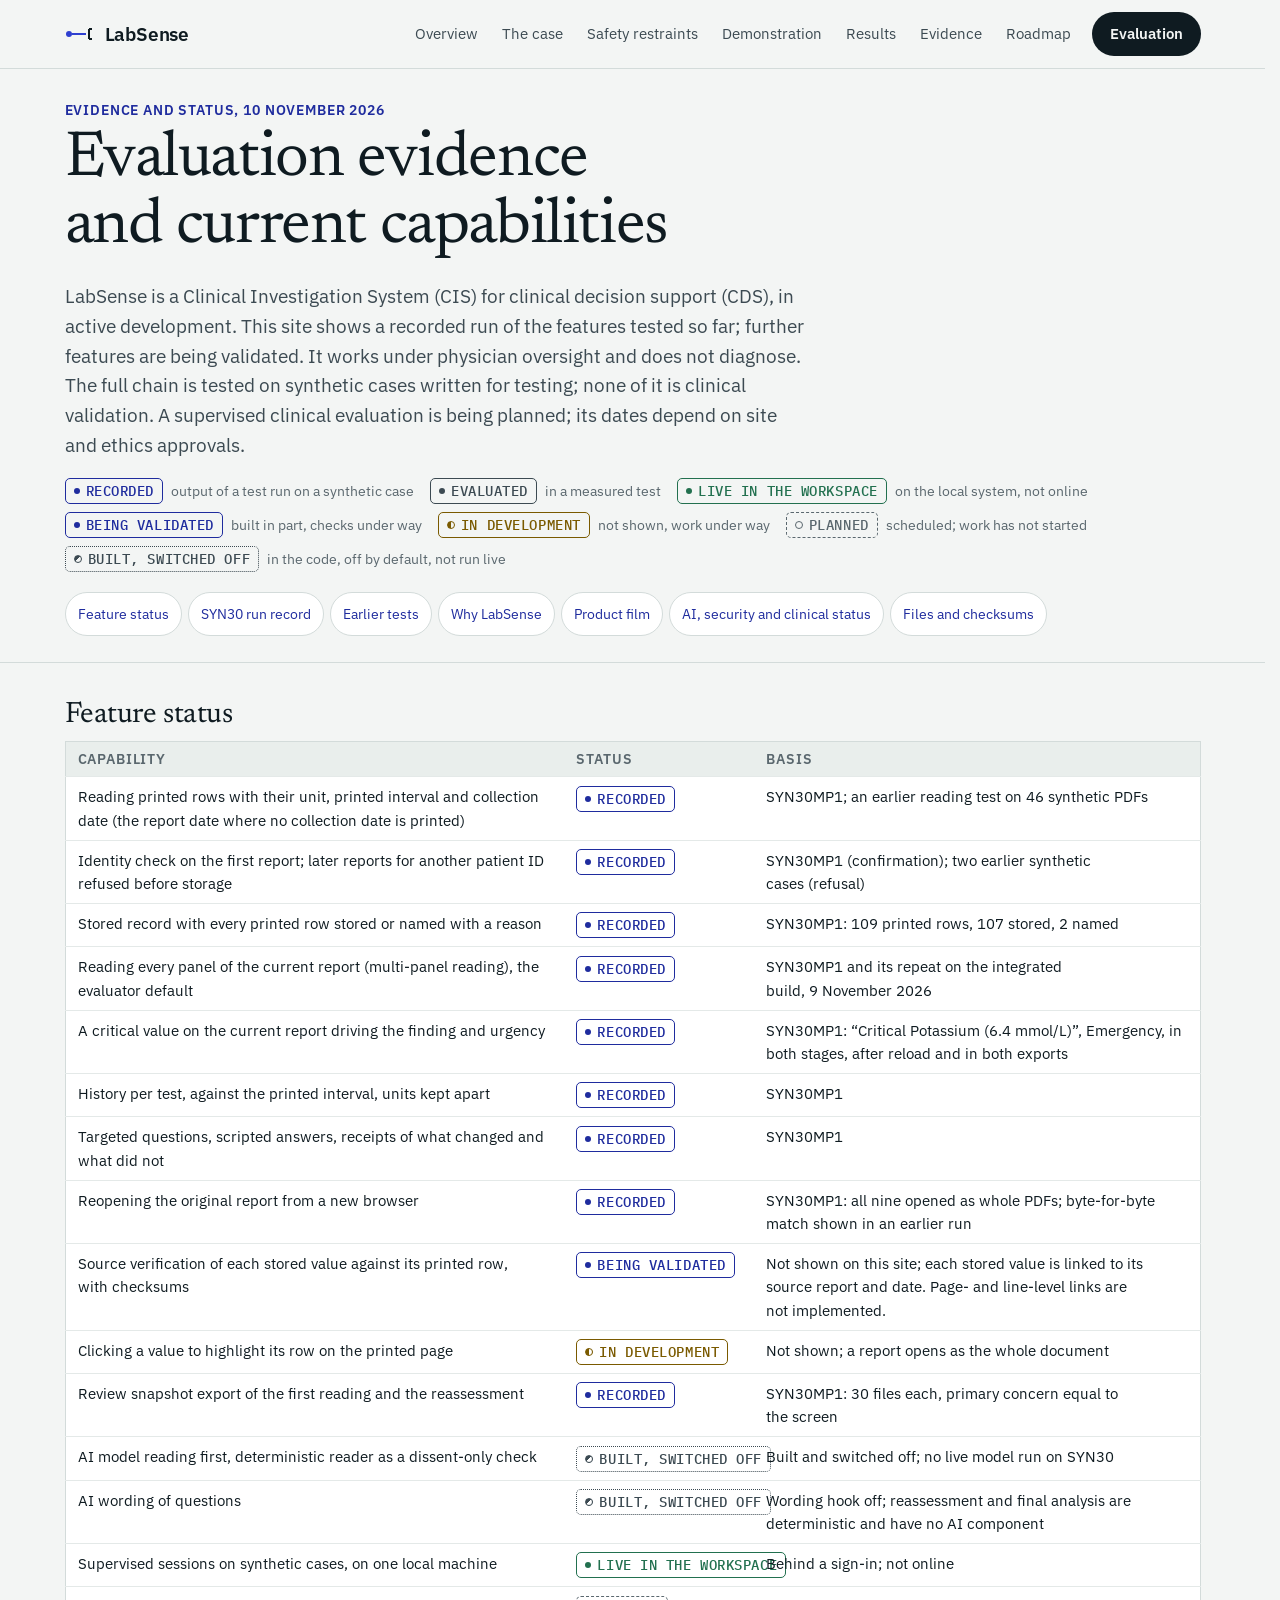
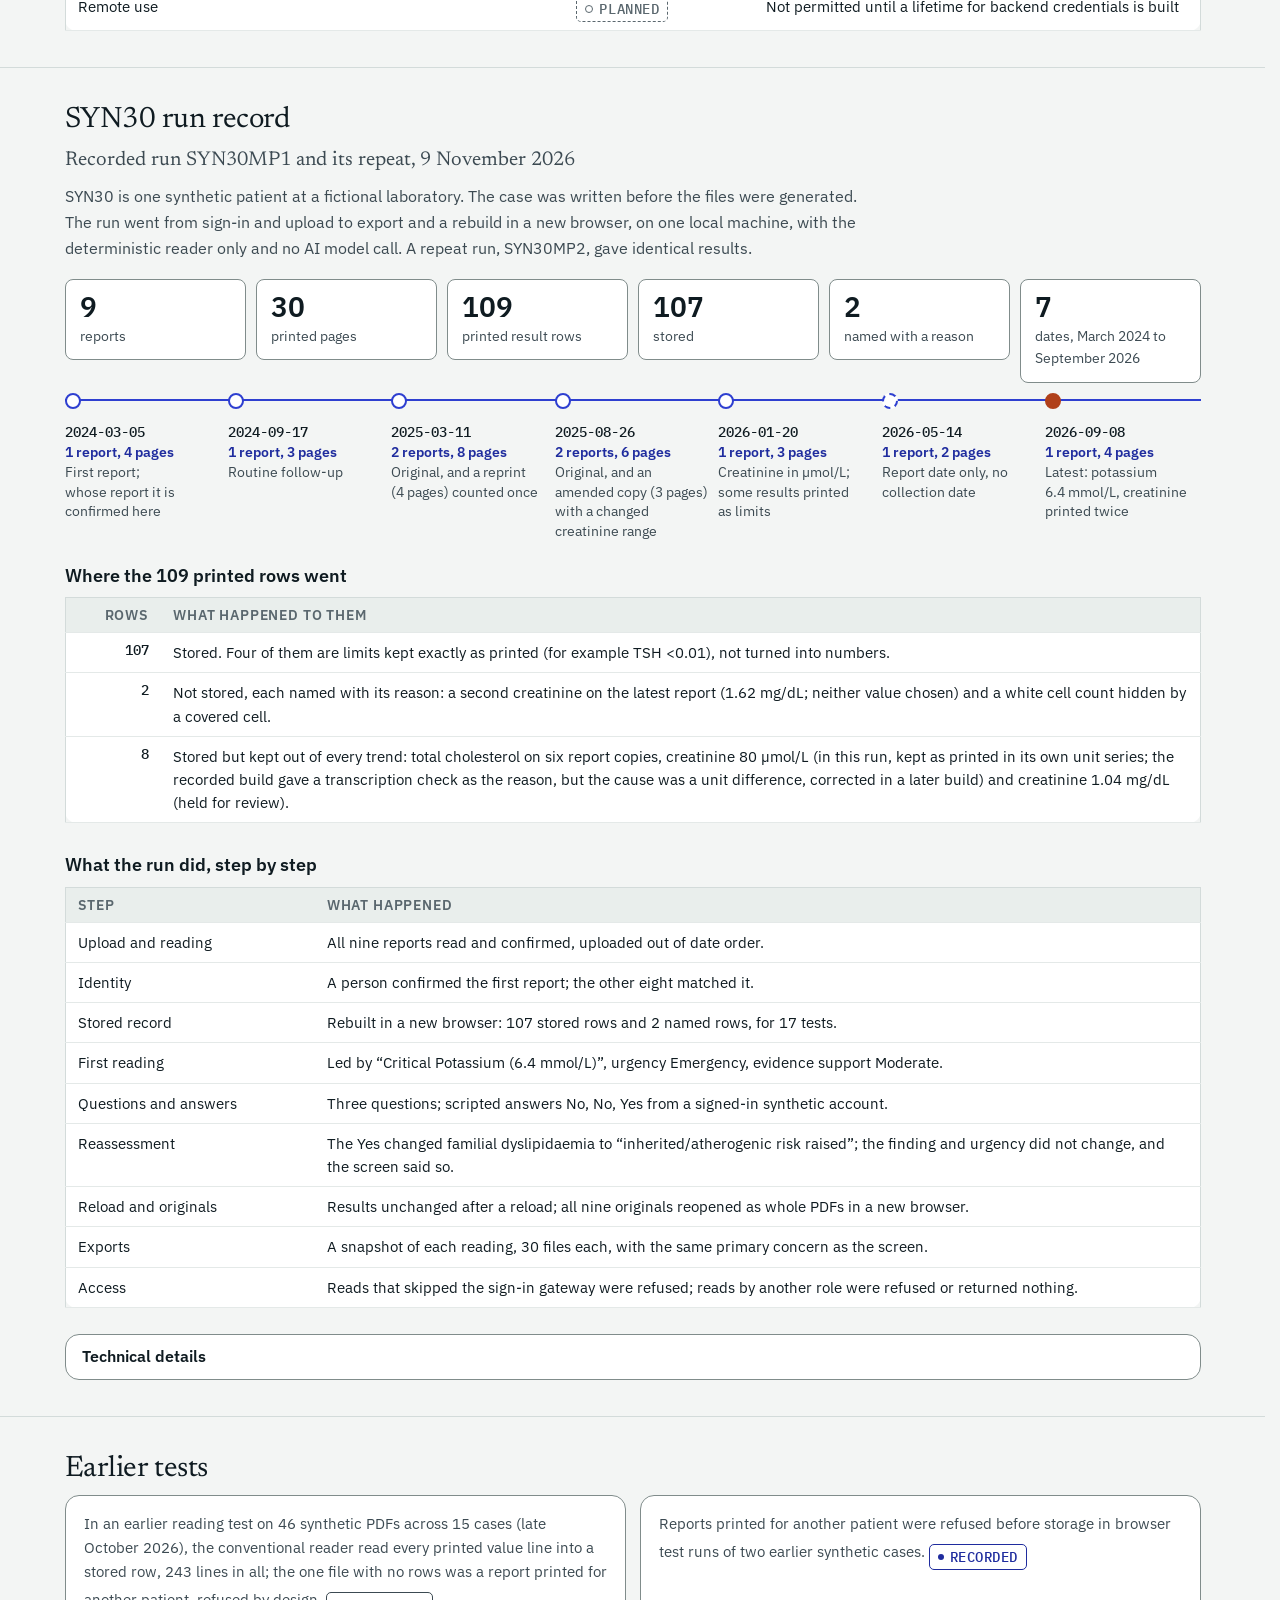
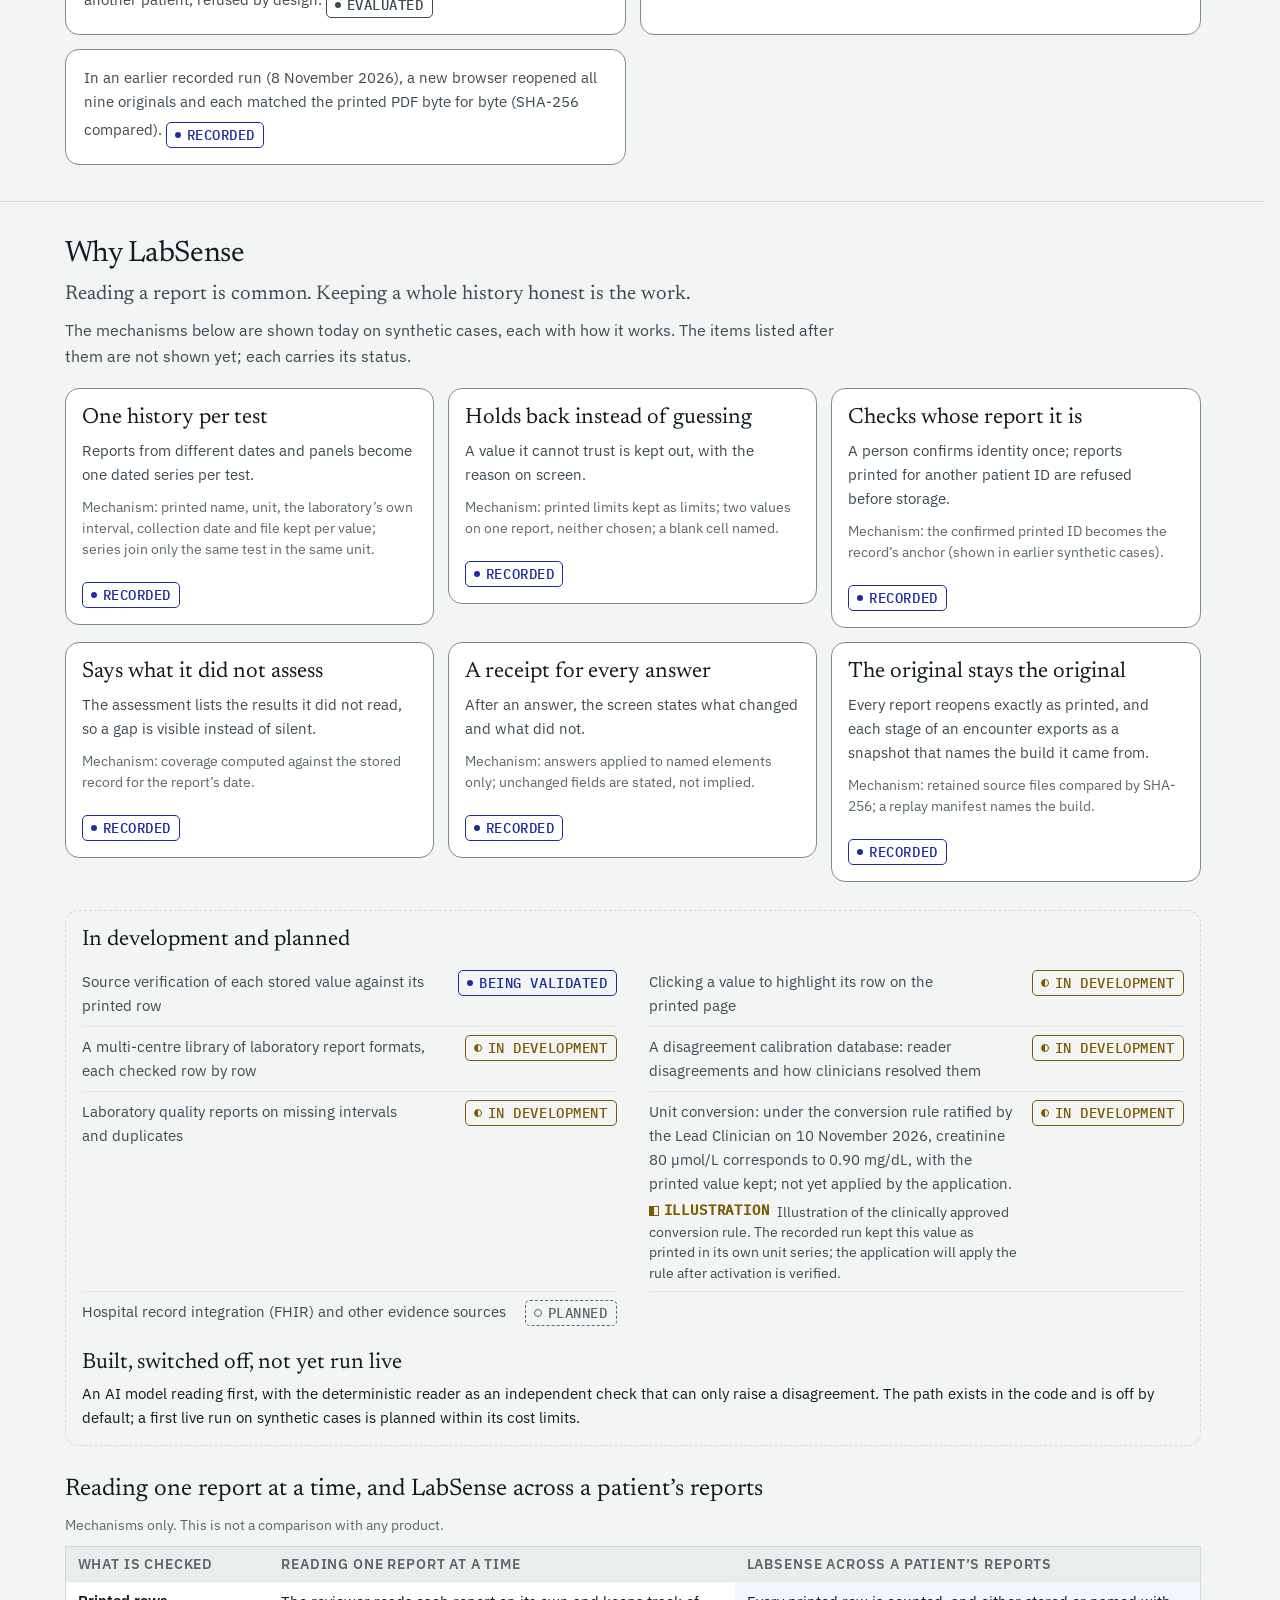
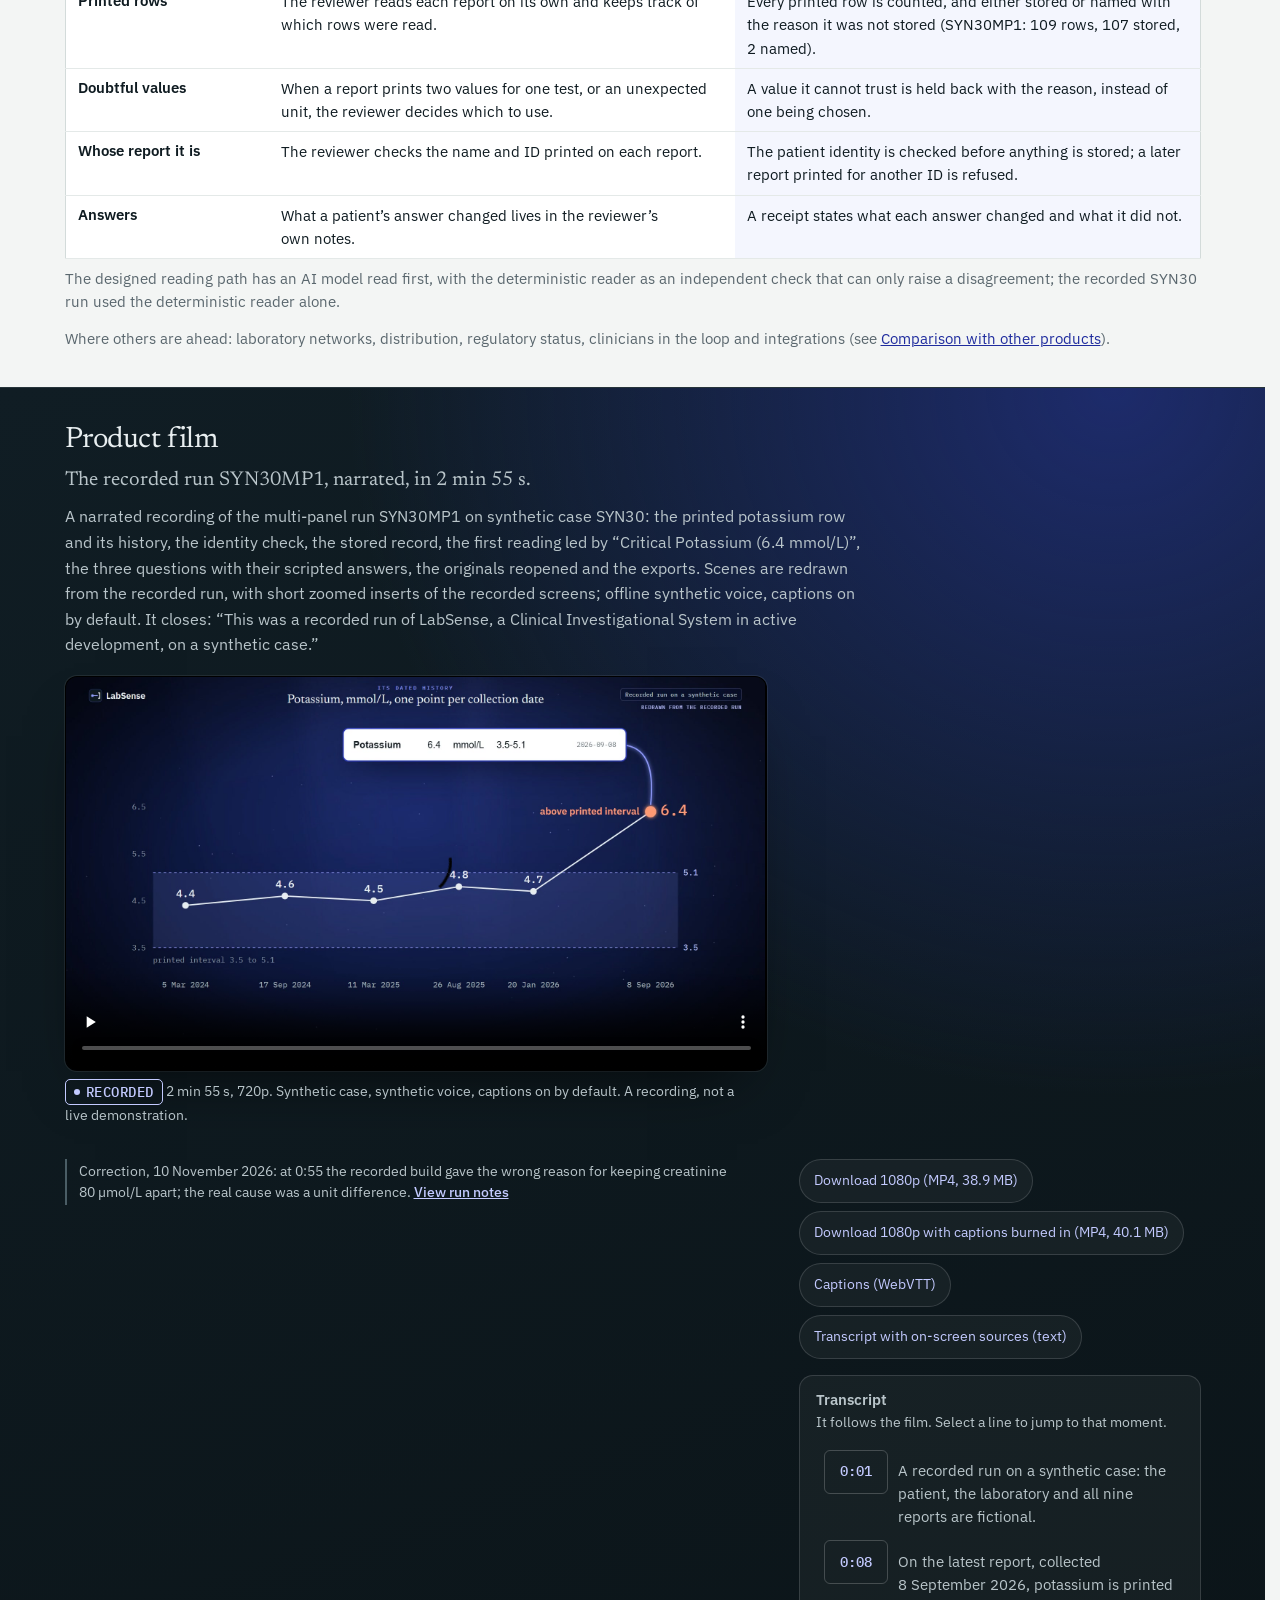
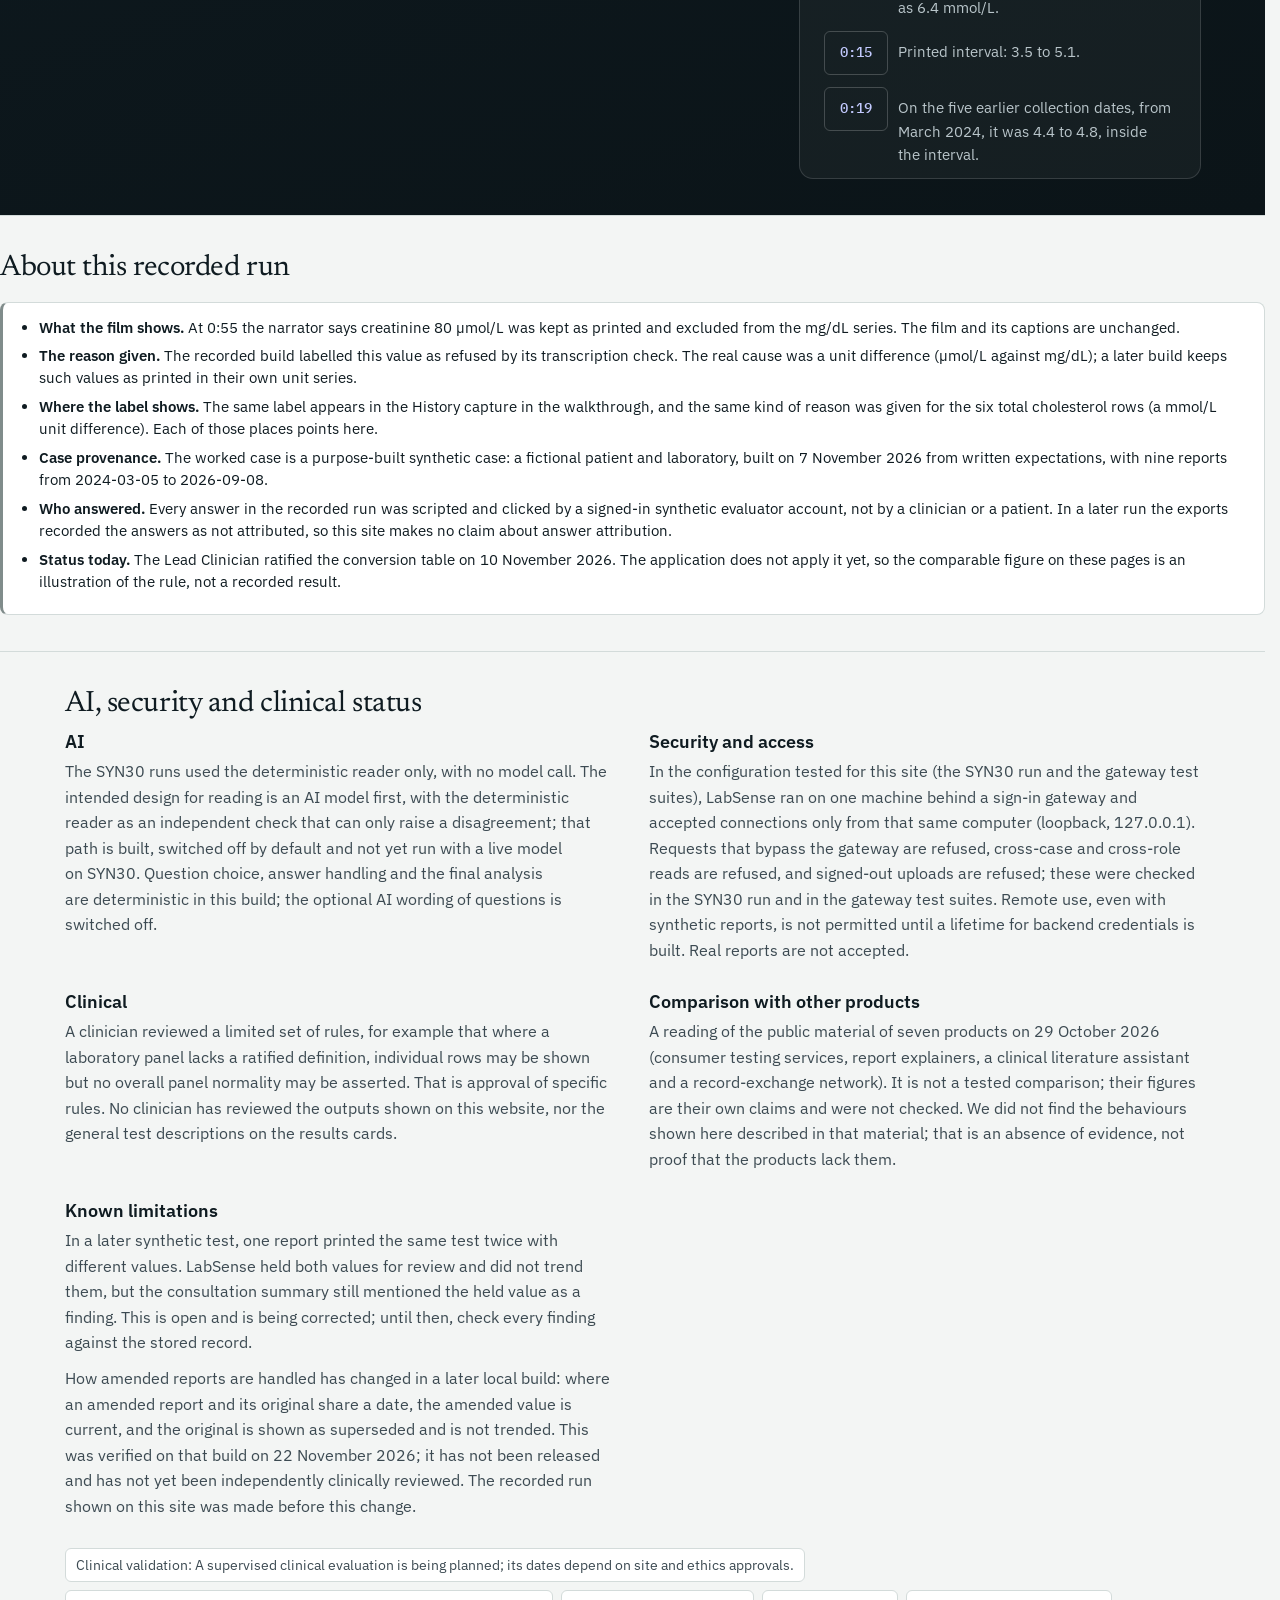
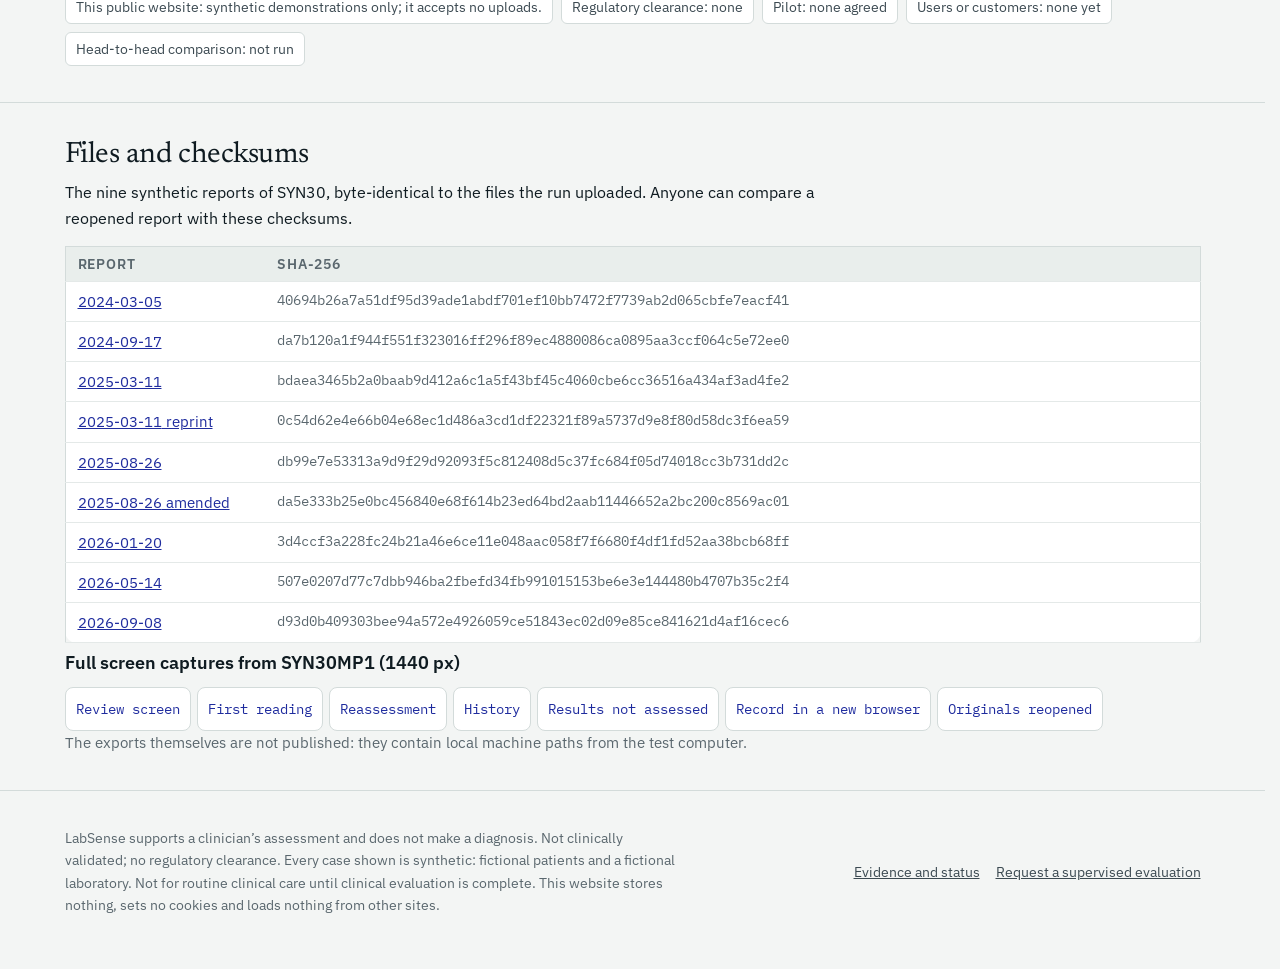
==== commit c0ab3617: "Website v16: synthetic-only evidence wording, limited clinician-review statement, known limitations," ====
--- a/evidence.html
+++ b/evidence.html
@@ -35,7 +35,7 @@
 <div class="wrap">
 <p class="eyebrow">Evidence and status, <span class="nw">10 November 2026</span></p>
 <h1 id="ev-h">Evaluation evidence and current capabilities</h1>
-<p class="lede">LabSense is a Clinical Investigation System (CIS) for clinical decision support (CDS), in active development. This site shows a recorded run of the features tested so far; further features are being validated. It works under physician oversight and does not diagnose. The full chain is tested on synthetic cases written for testing, and value extraction has also been compared on one de-identified real case, where the full chain is being prepared; none of it is clinical validation. A supervised clinical evaluation is being planned; its dates depend on site and ethics approvals.</p>
+<p class="lede">LabSense is a Clinical Investigation System (CIS) for clinical decision support (CDS), in active development. This site shows a recorded run of the features tested so far; further features are being validated. It works under physician oversight and does not diagnose. The full chain is tested on synthetic cases written for testing; none of it is clinical validation. A supervised clinical evaluation is being planned; its dates depend on site and ethics approvals.</p>
 <ul class="legend" aria-label="Labels used on these pages">
 <li><span class="tag recorded">Recorded</span> output of a test run on a synthetic case</li>
 <li><span class="tag evaluated">Evaluated</span> in a measured test</li>
@@ -63,7 +63,7 @@
 <table class="ev ev-status">
 <thead><tr><th scope="col">Capability</th><th scope="col">Status</th><th scope="col">Basis</th></tr></thead>
 <tbody>
-<tr><td data-l="Capability">Reading printed rows with their unit, printed interval and collection date</td><td data-l="Status"><span class="tag recorded">Recorded</span></td><td data-l="Basis">SYN30MP1; an earlier reading test on 46 synthetic PDFs</td></tr>
+<tr><td data-l="Capability">Reading printed rows with their unit, printed interval and collection date (the report date where no collection date is printed)</td><td data-l="Status"><span class="tag recorded">Recorded</span></td><td data-l="Basis">SYN30MP1; an earlier reading test on 46 synthetic PDFs</td></tr>
 <tr><td data-l="Capability">Identity check on the first report; later reports for another patient ID refused before storage</td><td data-l="Status"><span class="tag recorded">Recorded</span></td><td data-l="Basis">SYN30MP1 (confirmation); two earlier synthetic cases (refusal)</td></tr>
 <tr><td data-l="Capability">Stored record with every printed row stored or named with a reason</td><td data-l="Status"><span class="tag recorded">Recorded</span></td><td data-l="Basis">SYN30MP1: 109 printed rows, 107 stored, 2 named</td></tr>
 <tr><td data-l="Capability">Reading every panel of the current report (multi-panel reading), the evaluator default</td><td data-l="Status"><span class="tag recorded">Recorded</span></td><td data-l="Basis">SYN30MP1 and its repeat on the integrated build, <span class="nw">9 November 2026</span></td></tr>
@@ -71,7 +71,7 @@
 <tr><td data-l="Capability">History per test, against the printed interval, units kept apart</td><td data-l="Status"><span class="tag recorded">Recorded</span></td><td data-l="Basis">SYN30MP1</td></tr>
 <tr><td data-l="Capability">Targeted questions, scripted answers, receipts of what changed and what did not</td><td data-l="Status"><span class="tag recorded">Recorded</span></td><td data-l="Basis">SYN30MP1</td></tr>
 <tr><td data-l="Capability">Reopening the original report from a new browser</td><td data-l="Status"><span class="tag recorded">Recorded</span></td><td data-l="Basis">SYN30MP1: all nine opened as whole PDFs; byte-for-byte match shown in an earlier run</td></tr>
-<tr><td data-l="Capability">Source verification of each stored value against its printed row, with checksums</td><td data-l="Status"><span class="tag validating">Being validated</span></td><td data-l="Basis">Not shown on this site; every stored value is tied to its printed row and report</td></tr>
+<tr><td data-l="Capability">Source verification of each stored value against its printed row, with checksums</td><td data-l="Status"><span class="tag validating">Being validated</span></td><td data-l="Basis">Not shown on this site; each stored value is linked to its source report and date. Page- and line-level links are not implemented.</td></tr>
 <tr><td data-l="Capability">Clicking a value to highlight its row on the printed page</td><td data-l="Status"><span class="tag indev">In development</span></td><td data-l="Basis">Not shown; a report opens as the whole document</td></tr>
 <tr><td data-l="Capability">Review snapshot export of the first reading and the reassessment</td><td data-l="Status"><span class="tag recorded">Recorded</span></td><td data-l="Basis">SYN30MP1: 30 files each, primary concern equal to the screen</td></tr>
 <tr><td data-l="Capability">AI model reading first, deterministic reader as a dissent-only check</td><td data-l="Status"><span class="tag off">Built, switched off</span></td><td data-l="Basis">Built and switched off; no live model run on SYN30</td></tr>
@@ -155,7 +155,6 @@
 <ul class="ear">
 <li>In an earlier reading test on 46 synthetic PDFs across 15 cases (late <span class="nw">October 2026</span>), the conventional reader read every printed value line into a stored row, 243 lines in all; the one file with no rows was a report printed for another patient, refused by design. <span class="tag evaluated">Evaluated</span></li>
 <li>Reports printed for another patient were refused before storage in browser test runs of two earlier synthetic cases. <span class="tag recorded">Recorded</span></li>
-<li>Beyond the synthetic cases, value extraction has also been compared on one de-identified real multi-year case: the AI reader against the conventional reader, <span class="num">251</span> observations, checked against a frozen reference set (<span class="nw">August 2026</span>). This covers extraction only; the full question-and-export chain on real reports is being prepared. <span class="tag evaluated">Evaluated</span></li>
 <li>In an earlier recorded run (<span class="nw">8 November 2026</span>), a new browser reopened all nine originals and each matched the printed PDF byte for byte (SHA-256 compared). <span class="tag recorded">Recorded</span></li>
 </ul>
 </div>
@@ -281,7 +280,7 @@
 <li><strong>What the film shows.</strong> At 0:55 the narrator says creatinine <span class="nw">80 µmol/L</span> was kept as printed and excluded from the mg/dL series. The film and its captions are unchanged.</li>
 <li><strong>The reason given.</strong> <span class="run-corr">The recorded build labelled this value as refused by its transcription check. The real cause was a unit difference (µmol/L against mg/dL); a later build keeps such values as printed in their own unit series.</span></li>
 <li><strong>Where the label shows.</strong> The same label appears in the History capture in the walkthrough, and the same kind of reason was given for the six total cholesterol rows (a mmol/L unit difference). Each of those places points here.</li>
-<li><strong>Case provenance.</strong> The worked case is a purpose-built synthetic case: a fictional patient and laboratory, built on <span class="nw">7 November 2026</span> from written expectations, with nine reports from 2024-03-<span class="nw">05 to 2026</span>-09-08. The de-identified real case was used for value extraction only (251 observations).</li>
+<li><strong>Case provenance.</strong> The worked case is a purpose-built synthetic case: a fictional patient and laboratory, built on <span class="nw">7 November 2026</span> from written expectations, with nine reports from 2024-03-<span class="nw">05 to 2026</span>-09-08.</li>
 <li><strong>Who answered.</strong> Every answer in the recorded run was scripted and clicked by a signed-in synthetic evaluator account, not by a clinician or a patient. In a later run the exports recorded the answers as not attributed, so this site makes no claim about answer attribution.</li>
 <li><strong>Status today.</strong> The Lead Clinician ratified the conversion table on <span class="nw">10 November 2026</span>. The application does not apply it yet, so the comparable figure on these pages is an illustration of the rule, not a recorded result.</li>
 </ul>
@@ -294,14 +293,17 @@
 <div class="lim-b"><h3>AI</h3>
 <p>The SYN30 runs used the deterministic reader only, with no model call. The intended design for reading is an AI model first, with the deterministic reader as an independent check that can only raise a disagreement; that path is built, switched off by default and not yet run with a live model on SYN30. Question choice, answer handling and the final analysis are deterministic in this build; the optional AI wording of questions is switched off.</p></div>
 <div class="lim-b"><h3>Security and access</h3>
-<p>LabSense runs on one machine, bound to the local network interface only, behind a sign-in gateway. Requests that bypass the gateway are refused, cross-case and cross-role reads are refused, and signed-out uploads are refused; these were checked in the SYN30 run and in the gateway test suites. Remote use, even with synthetic reports, is not permitted until a lifetime for backend credentials is built. Real reports are not accepted.</p></div>
+<p>In the configuration tested for this site (the SYN30 run and the gateway test suites), LabSense ran on one machine behind a sign-in gateway and accepted connections only from that same computer (loopback, 127.0.0.1). Requests that bypass the gateway are refused, cross-case and cross-role reads are refused, and signed-out uploads are refused; these were checked in the SYN30 run and in the gateway test suites. Remote use, even with synthetic reports, is not permitted until a lifetime for backend credentials is built. Real reports are not accepted.</p></div>
 <div class="lim-b"><h3>Clinical</h3>
-<p>A licensed clinician who heads the LabSense clinical governance panel co-signed a limited set of rules on <span class="nw">29 September 2026</span>, for example that where a laboratory panel lacks a ratified definition, individual rows may be shown but no overall panel normality may be asserted. That is approval of specific rules. No clinician has reviewed the outputs shown on this website, nor the general test descriptions on the results cards.</p>
+<p>A clinician reviewed a limited set of rules, for example that where a laboratory panel lacks a ratified definition, individual rows may be shown but no overall panel normality may be asserted. That is approval of specific rules. No clinician has reviewed the outputs shown on this website, nor the general test descriptions on the results cards.</p>
 </div>
 <div class="lim-b"><h3>Comparison with other products</h3>
 <p>A reading of the public material of seven products on <span class="nw">29 October 2026</span> (consumer testing services, report explainers, a clinical literature assistant and a record-exchange network). It is not a tested comparison; their figures are their own claims and were not checked. We did not find the behaviours shown here described in that material; that is an absence of evidence, not proof that the products lack them.</p></div>
-</div>
-<ul class="notyet" aria-label="Status of later steps"><li>Clinical validation: A supervised clinical evaluation is being planned; its dates depend on site and ethics approvals.</li><li>Real-patient use: none; one de-identified real case used for an extraction comparison</li><li>Regulatory clearance: none</li><li>Pilot: none agreed</li><li>Users or customers: none yet</li><li>Head-to-head comparison: not run</li></ul>
+<div class="lim-b"><h3>Known limitations</h3>
+<p>In a later synthetic test, one report printed the same test twice with different values. LabSense held both values for review and did not trend them, but the consultation summary still mentioned the held value as a finding. This is open and is being corrected; until then, check every finding against the stored record.</p>
+<p>How amended reports are handled has changed in a later local build: where an amended report and its original share a date, the amended value is current, and the original is shown as superseded and is not trended. This was verified on that build on <span class="nw">22 November 2026</span>; it has not been released and has not yet been independently clinically reviewed. The recorded run shown on this site was made before this change.</p></div>
+</div>
+<ul class="notyet" aria-label="Status of later steps"><li>Clinical validation: A supervised clinical evaluation is being planned; its dates depend on site and ethics approvals.</li><li>This public website: synthetic demonstrations only; it accepts no uploads.</li><li>Regulatory clearance: none</li><li>Pilot: none agreed</li><li>Users or customers: none yet</li><li>Head-to-head comparison: not run</li></ul>
 </div>
 </section>
 
